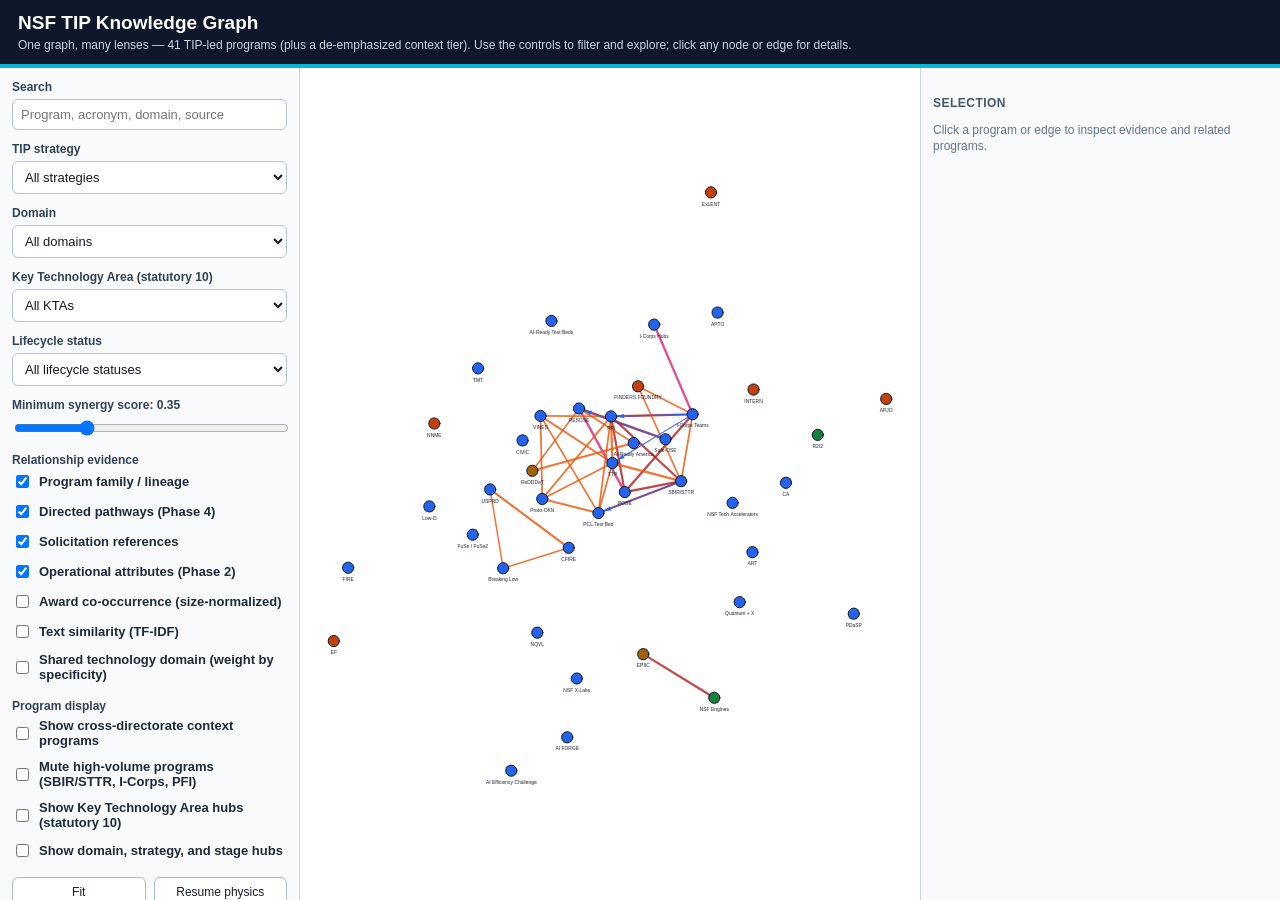
==== graph.html @ 06e2652c "Publish NSF TIP Knowledge Graph site (graph + guide)" ====
<!doctype html>
<html>
<head>
  <meta charset="utf-8">
  <meta name="viewport" content="width=device-width, initial-scale=1">
  <title>NSF TIP Program Synergy Network</title>
  <script>
/**
 * vis-network
 * https://visjs.github.io/vis-network/
 *
 * A dynamic, browser-based visualization library.
 *
 * @version 9.1.9
 * @date    2023-11-03T01:42:27.418Z
 *
 * @copyright (c) 2011-2017 Almende B.V, http://almende.com
 * @copyright (c) 2017-2019 visjs contributors, https://github.com/visjs
 *
 * @license
 * vis.js is dual licensed under both
 *
 *   1. The Apache 2.0 License
 *      http://www.apache.org/licenses/LICENSE-2.0
 *
 *   and
 *
 *   2. The MIT License
 *      http://opensource.org/licenses/MIT
 *
 * vis.js may be distributed under either license.
 */
!function(g,t){"object"==typeof exports&&"undefined"!=typeof module?t(exports):"function"==typeof define&&define.amd?define(["exports"],t):t((g="undefined"!=typeof globalThis?globalThis:g||self).vis=g.vis||{})}(this,(function(g){var t="undefined"!=typeof globalThis?globalThis:"undefined"!=typeof window?window:"undefined"!=typeof global?global:"undefined"!=typeof self?self:{};function A(g){return g&&g.__esModule&&Object.prototype.hasOwnProperty.call(g,"default")?g.default:g}var e=function(g){return g&&g.Math===Math&&g},C=e("object"==typeof globalThis&&globalThis)||e("object"==typeof window&&window)||e("object"==typeof self&&self)||e("object"==typeof t&&t)||function(){return this}()||t||Function("return this")(),I=function(g){try{return!!g()}catch(g){return!0}},i=!I((function(){var g=function(){}.bind();return"function"!=typeof g||g.hasOwnProperty("prototype")})),o=i,n=Function.prototype,r=n.apply,s=n.call,a="object"==typeof Reflect&&Reflect.apply||(o?s.bind(r):function(){return s.apply(r,arguments)}),d=i,h=Function.prototype,l=h.call,c=d&&h.bind.bind(l,l),u=d?c:function(g){return function(){return l.apply(g,arguments)}},p=u,f=p({}.toString),v=p("".slice),y=function(g){return v(f(g),8,-1)},m=y,b=u,w=function(g){if("Function"===m(g))return b(g)},k="object"==typeof document&&document.all,x={all:k,IS_HTMLDDA:void 0===k&&void 0!==k},E=x.all,O=x.IS_HTMLDDA?function(g){return"function"==typeof g||g===E}:function(g){return"function"==typeof g},T={},D=!I((function(){return 7!==Object.defineProperty({},1,{get:function(){return 7}})[1]})),N=i,R=Function.prototype.call,P=N?R.bind(R):function(){return R.apply(R,arguments)},M={},B={}.propertyIsEnumerable,z=Object.getOwnPropertyDescriptor,S=z&&!B.call({1:2},1);M.f=S?function(g){var t=z(this,g);return!!t&&t.enumerable}:B;var Z,F,G=function(g,t){return{enumerable:!(1&g),configurable:!(2&g),writable:!(4&g),value:t}},j=I,L=y,V=Object,Y=u("".split),W=j((function(){return!V("z").propertyIsEnumerable(0)}))?function(g){return"String"===L(g)?Y(g,""):V(g)}:V,Q=function(g){return null==g},U=Q,_=TypeError,K=function(g){if(U(g))throw new _("Can't call method on "+g);return g},H=W,X=K,J=function(g){return H(X(g))},q=O,$=x.all,gg=x.IS_HTMLDDA?function(g){return"object"==typeof g?null!==g:q(g)||g===$}:function(g){return"object"==typeof g?null!==g:q(g)},tg={},Ag=tg,eg=C,Cg=O,Ig=function(g){return Cg(g)?g:void 0},ig=function(g,t){return arguments.length<2?Ig(Ag[g])||Ig(eg[g]):Ag[g]&&Ag[g][t]||eg[g]&&eg[g][t]},og=u({}.isPrototypeOf),ng="undefined"!=typeof navigator&&String(navigator.userAgent)||"",rg=C,sg=ng,ag=rg.process,dg=rg.Deno,hg=ag&&ag.versions||dg&&dg.version,lg=hg&&hg.v8;lg&&(F=(Z=lg.split("."))[0]>0&&Z[0]<4?1:+(Z[0]+Z[1])),!F&&sg&&(!(Z=sg.match(/Edge\/(\d+)/))||Z[1]>=74)&&(Z=sg.match(/Chrome\/(\d+)/))&&(F=+Z[1]);var cg=F,ug=cg,pg=I,fg=C.String,vg=!!Object.getOwnPropertySymbols&&!pg((function(){var g=Symbol("symbol detection");return!fg(g)||!(Object(g)instanceof Symbol)||!Symbol.sham&&ug&&ug<41})),yg=vg&&!Symbol.sham&&"symbol"==typeof Symbol.iterator,mg=ig,bg=O,wg=og,kg=Object,xg=yg?function(g){return"symbol"==typeof g}:function(g){var t=mg("Symbol");return bg(t)&&wg(t.prototype,kg(g))},Eg=String,Og=function(g){try{return Eg(g)}catch(g){return"Object"}},Tg=O,Dg=Og,Ng=TypeError,Rg=function(g){if(Tg(g))return g;throw new Ng(Dg(g)+" is not a function")},Pg=Rg,Mg=Q,Bg=function(g,t){var A=g[t];return Mg(A)?void 0:Pg(A)},zg=P,Sg=O,Zg=gg,Fg=TypeError,Gg={exports:{}},jg=C,Lg=Object.defineProperty,Vg=function(g,t){try{Lg(jg,g,{value:t,configurable:!0,writable:!0})}catch(A){jg[g]=t}return t},Yg="__core-js_shared__",Wg=C[Yg]||Vg(Yg,{}),Qg=Wg;(Gg.exports=function(g,t){return Qg[g]||(Qg[g]=void 0!==t?t:{})})("versions",[]).push({version:"3.33.0",mode:"pure",copyright:"© 2014-2023 Denis Pushkarev (zloirock.ru)",license:"https://github.com/zloirock/core-js/blob/v3.33.0/LICENSE",source:"https://github.com/zloirock/core-js"});var Ug=Gg.exports,_g=K,Kg=Object,Hg=function(g){return Kg(_g(g))},Xg=Hg,Jg=u({}.hasOwnProperty),qg=Object.hasOwn||function(g,t){return Jg(Xg(g),t)},$g=u,gt=0,tt=Math.random(),At=$g(1..toString),et=function(g){return"Symbol("+(void 0===g?"":g)+")_"+At(++gt+tt,36)},Ct=Ug,It=qg,it=et,ot=vg,nt=yg,rt=C.Symbol,st=Ct("wks"),at=nt?rt.for||rt:rt&&rt.withoutSetter||it,dt=function(g){return It(st,g)||(st[g]=ot&&It(rt,g)?rt[g]:at("Symbol."+g)),st[g]},ht=P,lt=gg,ct=xg,ut=Bg,pt=function(g,t){var A,e;if("string"===t&&Sg(A=g.toString)&&!Zg(e=zg(A,g)))return e;if(Sg(A=g.valueOf)&&!Zg(e=zg(A,g)))return e;if("string"!==t&&Sg(A=g.toString)&&!Zg(e=zg(A,g)))return e;throw new Fg("Can't convert object to primitive value")},ft=TypeError,vt=dt("toPrimitive"),yt=function(g,t){if(!lt(g)||ct(g))return g;var A,e=ut(g,vt);if(e){if(void 0===t&&(t="default"),A=ht(e,g,t),!lt(A)||ct(A))return A;throw new ft("Can't convert object to primitive value")}return void 0===t&&(t="number"),pt(g,t)},mt=xg,bt=function(g){var t=yt(g,"string");return mt(t)?t:t+""},wt=gg,kt=C.document,xt=wt(kt)&&wt(kt.createElement),Et=function(g){return xt?kt.createElement(g):{}},Ot=Et,Tt=!D&&!I((function(){return 7!==Object.defineProperty(Ot("div"),"a",{get:function(){return 7}}).a})),Dt=D,Nt=P,Rt=M,Pt=G,Mt=J,Bt=bt,zt=qg,St=Tt,Zt=Object.getOwnPropertyDescriptor;T.f=Dt?Zt:function(g,t){if(g=Mt(g),t=Bt(t),St)try{return Zt(g,t)}catch(g){}if(zt(g,t))return Pt(!Nt(Rt.f,g,t),g[t])};var Ft=I,Gt=O,jt=/#|\.prototype\./,Lt=function(g,t){var A=Yt[Vt(g)];return A===Qt||A!==Wt&&(Gt(t)?Ft(t):!!t)},Vt=Lt.normalize=function(g){return String(g).replace(jt,".").toLowerCase()},Yt=Lt.data={},Wt=Lt.NATIVE="N",Qt=Lt.POLYFILL="P",Ut=Lt,_t=Rg,Kt=i,Ht=w(w.bind),Xt=function(g,t){return _t(g),void 0===t?g:Kt?Ht(g,t):function(){return g.apply(t,arguments)}},Jt={},qt=D&&I((function(){return 42!==Object.defineProperty((function(){}),"prototype",{value:42,writable:!1}).prototype})),$t=gg,gA=String,tA=TypeError,AA=function(g){if($t(g))return g;throw new tA(gA(g)+" is not an object")},eA=D,CA=Tt,IA=qt,iA=AA,oA=bt,nA=TypeError,rA=Object.defineProperty,sA=Object.getOwnPropertyDescriptor,aA="enumerable",dA="configurable",hA="writable";Jt.f=eA?IA?function(g,t,A){if(iA(g),t=oA(t),iA(A),"function"==typeof g&&"prototype"===t&&"value"in A&&hA in A&&!A[hA]){var e=sA(g,t);e&&e[hA]&&(g[t]=A.value,A={configurable:dA in A?A[dA]:e[dA],enumerable:aA in A?A[aA]:e[aA],writable:!1})}return rA(g,t,A)}:rA:function(g,t,A){if(iA(g),t=oA(t),iA(A),CA)try{return rA(g,t,A)}catch(g){}if("get"in A||"set"in A)throw new nA("Accessors not supported");return"value"in A&&(g[t]=A.value),g};var lA=Jt,cA=G,uA=D?function(g,t,A){return lA.f(g,t,cA(1,A))}:function(g,t,A){return g[t]=A,g},pA=C,fA=a,vA=w,yA=O,mA=T.f,bA=Ut,wA=tg,kA=Xt,xA=uA,EA=qg,OA=function(g){var t=function(A,e,C){if(this instanceof t){switch(arguments.length){case 0:return new g;case 1:return new g(A);case 2:return new g(A,e)}return new g(A,e,C)}return fA(g,this,arguments)};return t.prototype=g.prototype,t},TA=function(g,t){var A,e,C,I,i,o,n,r,s,a=g.target,d=g.global,h=g.stat,l=g.proto,c=d?pA:h?pA[a]:(pA[a]||{}).prototype,u=d?wA:wA[a]||xA(wA,a,{})[a],p=u.prototype;for(I in t)e=!(A=bA(d?I:a+(h?".":"#")+I,g.forced))&&c&&EA(c,I),o=u[I],e&&(n=g.dontCallGetSet?(s=mA(c,I))&&s.value:c[I]),i=e&&n?n:t[I],e&&typeof o==typeof i||(r=g.bind&&e?kA(i,pA):g.wrap&&e?OA(i):l&&yA(i)?vA(i):i,(g.sham||i&&i.sham||o&&o.sham)&&xA(r,"sham",!0),xA(u,I,r),l&&(EA(wA,C=a+"Prototype")||xA(wA,C,{}),xA(wA[C],I,i),g.real&&p&&(A||!p[I])&&xA(p,I,i)))},DA=Math.ceil,NA=Math.floor,RA=Math.trunc||function(g){var t=+g;return(t>0?NA:DA)(t)},PA=function(g){var t=+g;return t!=t||0===t?0:RA(t)},MA=PA,BA=Math.max,zA=Math.min,SA=function(g,t){var A=MA(g);return A<0?BA(A+t,0):zA(A,t)},ZA=PA,FA=Math.min,GA=function(g){return g>0?FA(ZA(g),9007199254740991):0},jA=function(g){return GA(g.length)},LA=J,VA=SA,YA=jA,WA=function(g){return function(t,A,e){var C,I=LA(t),i=YA(I),o=VA(e,i);if(g&&A!=A){for(;i>o;)if((C=I[o++])!=C)return!0}else for(;i>o;o++)if((g||o in I)&&I[o]===A)return g||o||0;return!g&&-1}},QA={includes:WA(!0),indexOf:WA(!1)},UA={},_A=qg,KA=J,HA=QA.indexOf,XA=UA,JA=u([].push),qA=function(g,t){var A,e=KA(g),C=0,I=[];for(A in e)!_A(XA,A)&&_A(e,A)&&JA(I,A);for(;t.length>C;)_A(e,A=t[C++])&&(~HA(I,A)||JA(I,A));return I},$A=["constructor","hasOwnProperty","isPrototypeOf","propertyIsEnumerable","toLocaleString","toString","valueOf"],ge=qA,te=$A,Ae=Object.keys||function(g){return ge(g,te)},ee={};ee.f=Object.getOwnPropertySymbols;var Ce=D,Ie=u,ie=P,oe=I,ne=Ae,re=ee,se=M,ae=Hg,de=W,he=Object.assign,le=Object.defineProperty,ce=Ie([].concat),ue=!he||oe((function(){if(Ce&&1!==he({b:1},he(le({},"a",{enumerable:!0,get:function(){le(this,"b",{value:3,enumerable:!1})}}),{b:2})).b)return!0;var g={},t={},A=Symbol("assign detection"),e="abcdefghijklmnopqrst";return g[A]=7,e.split("").forEach((function(g){t[g]=g})),7!==he({},g)[A]||ne(he({},t)).join("")!==e}))?function(g,t){for(var A=ae(g),e=arguments.length,C=1,I=re.f,i=se.f;e>C;)for(var o,n=de(arguments[C++]),r=I?ce(ne(n),I(n)):ne(n),s=r.length,a=0;s>a;)o=r[a++],Ce&&!ie(i,n,o)||(A[o]=n[o]);return A}:he,pe=ue;TA({target:"Object",stat:!0,arity:2,forced:Object.assign!==pe},{assign:pe});var fe=A(tg.Object.assign),ve=u([].slice),ye=u,me=Rg,be=gg,we=qg,ke=ve,xe=i,Ee=Function,Oe=ye([].concat),Te=ye([].join),De={},Ne=xe?Ee.bind:function(g){var t=me(this),A=t.prototype,e=ke(arguments,1),C=function(){var A=Oe(e,ke(arguments));return this instanceof C?function(g,t,A){if(!we(De,t)){for(var e=[],C=0;C<t;C++)e[C]="a["+C+"]";De[t]=Ee("C,a","return new C("+Te(e,",")+")")}return De[t](g,A)}(t,A.length,A):t.apply(g,A)};return be(A)&&(C.prototype=A),C},Re=Ne;TA({target:"Function",proto:!0,forced:Function.bind!==Re},{bind:Re});var Pe=tg,Me=function(g){return Pe[g+"Prototype"]},Be=Me("Function").bind,ze=og,Se=Be,Ze=Function.prototype,Fe=function(g){var t=g.bind;return g===Ze||ze(Ze,g)&&t===Ze.bind?Se:t},Ge=Fe,je=A(Ge);function Le(g,t,A,e){g.beginPath(),g.arc(t,A,e,0,2*Math.PI,!1),g.closePath()}function Ve(g,t,A,e,C,I){var i=Math.PI/180;e-2*I<0&&(I=e/2),C-2*I<0&&(I=C/2),g.beginPath(),g.moveTo(t+I,A),g.lineTo(t+e-I,A),g.arc(t+e-I,A+I,I,270*i,360*i,!1),g.lineTo(t+e,A+C-I),g.arc(t+e-I,A+C-I,I,0,90*i,!1),g.lineTo(t+I,A+C),g.arc(t+I,A+C-I,I,90*i,180*i,!1),g.lineTo(t,A+I),g.arc(t+I,A+I,I,180*i,270*i,!1),g.closePath()}function Ye(g,t,A,e,C){var I=.5522848,i=e/2*I,o=C/2*I,n=t+e,r=A+C,s=t+e/2,a=A+C/2;g.beginPath(),g.moveTo(t,a),g.bezierCurveTo(t,a-o,s-i,A,s,A),g.bezierCurveTo(s+i,A,n,a-o,n,a),g.bezierCurveTo(n,a+o,s+i,r,s,r),g.bezierCurveTo(s-i,r,t,a+o,t,a),g.closePath()}function We(g,t,A,e,C){var I=C*(1/3),i=.5522848,o=e/2*i,n=I/2*i,r=t+e,s=A+I,a=t+e/2,d=A+I/2,h=A+(C-I/2),l=A+C;g.beginPath(),g.moveTo(r,d),g.bezierCurveTo(r,d+n,a+o,s,a,s),g.bezierCurveTo(a-o,s,t,d+n,t,d),g.bezierCurveTo(t,d-n,a-o,A,a,A),g.bezierCurveTo(a+o,A,r,d-n,r,d),g.lineTo(r,h),g.bezierCurveTo(r,h+n,a+o,l,a,l),g.bezierCurveTo(a-o,l,t,h+n,t,h),g.lineTo(t,d)}function Qe(g,t,A,e,C,I){g.beginPath(),g.moveTo(t,A);for(var i=I.length,o=e-t,n=C-A,r=n/o,s=Math.sqrt(o*o+n*n),a=0,d=!0,h=0,l=+I[0];s>=.1;)(l=+I[a++%i])>s&&(l=s),h=Math.sqrt(l*l/(1+r*r)),t+=h=o<0?-h:h,A+=r*h,!0===d?g.lineTo(t,A):g.moveTo(t,A),s-=l,d=!d}var Ue={circle:Le,dashedLine:Qe,database:We,diamond:function(g,t,A,e){g.beginPath(),g.lineTo(t,A+e),g.lineTo(t+e,A),g.lineTo(t,A-e),g.lineTo(t-e,A),g.closePath()},ellipse:Ye,ellipse_vis:Ye,hexagon:function(g,t,A,e){g.beginPath();var C=2*Math.PI/6;g.moveTo(t+e,A);for(var I=1;I<6;I++)g.lineTo(t+e*Math.cos(C*I),A+e*Math.sin(C*I));g.closePath()},roundRect:Ve,square:function(g,t,A,e){g.beginPath(),g.rect(t-e,A-e,2*e,2*e),g.closePath()},star:function(g,t,A,e){g.beginPath(),A+=.1*(e*=.82);for(var C=0;C<10;C++){var I=C%2==0?1.3*e:.5*e;g.lineTo(t+I*Math.sin(2*C*Math.PI/10),A-I*Math.cos(2*C*Math.PI/10))}g.closePath()},triangle:function(g,t,A,e){g.beginPath(),A+=.275*(e*=1.15);var C=2*e,I=C/2,i=Math.sqrt(3)/6*C,o=Math.sqrt(C*C-I*I);g.moveTo(t,A-(o-i)),g.lineTo(t+I,A+i),g.lineTo(t-I,A+i),g.lineTo(t,A-(o-i)),g.closePath()},triangleDown:function(g,t,A,e){g.beginPath(),A-=.275*(e*=1.15);var C=2*e,I=C/2,i=Math.sqrt(3)/6*C,o=Math.sqrt(C*C-I*I);g.moveTo(t,A+(o-i)),g.lineTo(t+I,A-i),g.lineTo(t-I,A-i),g.lineTo(t,A+(o-i)),g.closePath()}};function _e(g,t){void 0===t&&(t={});var A=t.insertAt;if(g&&"undefined"!=typeof document){var e=document.head||document.getElementsByTagName("head")[0],C=document.createElement("style");C.type="text/css","top"===A&&e.firstChild?e.insertBefore(C,e.firstChild):e.appendChild(C),C.styleSheet?C.styleSheet.cssText=g:C.appendChild(document.createTextNode(g))}}_e(".vis-overlay{bottom:0;left:0;position:absolute;right:0;top:0;z-index:10}.vis-active{box-shadow:0 0 10px #86d5f8}");_e(".vis [class*=span]{min-height:0;width:auto}");_e('div.vis-color-picker{background-color:#fff;border-radius:15px;box-shadow:0 0 10px 0 rgba(0,0,0,.5);display:none;height:444px;left:30px;margin-left:30px;margin-top:-140px;padding:10px;position:absolute;top:0;width:310px;z-index:1}div.vis-color-picker div.vis-arrow{left:5px;position:absolute;top:147px}div.vis-color-picker div.vis-arrow:after,div.vis-color-picker div.vis-arrow:before{border:solid transparent;content:" ";height:0;pointer-events:none;position:absolute;right:100%;top:50%;width:0}div.vis-color-picker div.vis-arrow:after{border-color:hsla(0,0%,100%,0) #fff hsla(0,0%,100%,0) hsla(0,0%,100%,0);border-width:30px;margin-top:-30px}div.vis-color-picker div.vis-color{cursor:pointer;height:289px;position:absolute;width:289px}div.vis-color-picker div.vis-brightness{position:absolute;top:313px}div.vis-color-picker div.vis-opacity{position:absolute;top:350px}div.vis-color-picker div.vis-selector{background:#4c4c4c;background:-moz-linear-gradient(top,#4c4c4c 0,#595959 12%,#666 25%,#474747 39%,#2c2c2c 50%,#000 51%,#111 60%,#2b2b2b 76%,#1c1c1c 91%,#131313 100%);background:-webkit-gradient(linear,left top,left bottom,color-stop(0,#4c4c4c),color-stop(12%,#595959),color-stop(25%,#666),color-stop(39%,#474747),color-stop(50%,#2c2c2c),color-stop(51%,#000),color-stop(60%,#111),color-stop(76%,#2b2b2b),color-stop(91%,#1c1c1c),color-stop(100%,#131313));background:-webkit-linear-gradient(top,#4c4c4c,#595959 12%,#666 25%,#474747 39%,#2c2c2c 50%,#000 51%,#111 60%,#2b2b2b 76%,#1c1c1c 91%,#131313);background:-o-linear-gradient(top,#4c4c4c 0,#595959 12%,#666 25%,#474747 39%,#2c2c2c 50%,#000 51%,#111 60%,#2b2b2b 76%,#1c1c1c 91%,#131313 100%);background:-ms-linear-gradient(top,#4c4c4c 0,#595959 12%,#666 25%,#474747 39%,#2c2c2c 50%,#000 51%,#111 60%,#2b2b2b 76%,#1c1c1c 91%,#131313 100%);background:linear-gradient(180deg,#4c4c4c 0,#595959 12%,#666 25%,#474747 39%,#2c2c2c 50%,#000 51%,#111 60%,#2b2b2b 76%,#1c1c1c 91%,#131313);border:1px solid #fff;border-radius:15px;filter:progid:DXImageTransform.Microsoft.gradient(startColorstr="#4c4c4c",endColorstr="#131313",GradientType=0);height:15px;left:137px;position:absolute;top:137px;width:15px}div.vis-color-picker div.vis-new-color{left:159px;padding-right:2px;text-align:right}div.vis-color-picker div.vis-initial-color,div.vis-color-picker div.vis-new-color{border:1px solid rgba(0,0,0,.1);border-radius:5px;color:rgba(0,0,0,.4);font-size:10px;height:20px;line-height:20px;position:absolute;top:380px;vertical-align:middle;width:140px}div.vis-color-picker div.vis-initial-color{left:10px;padding-left:2px;text-align:left}div.vis-color-picker div.vis-label{left:10px;position:absolute;width:300px}div.vis-color-picker div.vis-label.vis-brightness{top:300px}div.vis-color-picker div.vis-label.vis-opacity{top:338px}div.vis-color-picker div.vis-button{background-color:#f7f7f7;border:2px solid #d9d9d9;border-radius:10px;cursor:pointer;height:25px;line-height:25px;position:absolute;text-align:center;top:410px;vertical-align:middle;width:68px}div.vis-color-picker div.vis-button.vis-cancel{left:5px}div.vis-color-picker div.vis-button.vis-load{left:82px}div.vis-color-picker div.vis-button.vis-apply{left:159px}div.vis-color-picker div.vis-button.vis-save{left:236px}div.vis-color-picker input.vis-range{height:20px;width:290px}');_e('div.vis-configuration{display:block;float:left;font-size:12px;position:relative}div.vis-configuration-wrapper{display:block;width:700px}div.vis-configuration-wrapper:after{clear:both;content:"";display:block}div.vis-configuration.vis-config-option-container{background-color:#fff;border:2px solid #f7f8fa;border-radius:4px;display:block;left:10px;margin-top:20px;padding-left:5px;width:495px}div.vis-configuration.vis-config-button{background-color:#f7f8fa;border:2px solid #ceced0;border-radius:4px;cursor:pointer;display:block;height:25px;left:10px;line-height:25px;margin-bottom:30px;margin-top:20px;padding-left:5px;vertical-align:middle;width:495px}div.vis-configuration.vis-config-button.hover{background-color:#4588e6;border:2px solid #214373;color:#fff}div.vis-configuration.vis-config-item{display:block;float:left;height:25px;line-height:25px;vertical-align:middle;width:495px}div.vis-configuration.vis-config-item.vis-config-s2{background-color:#f7f8fa;border-radius:3px;left:10px;padding-left:5px}div.vis-configuration.vis-config-item.vis-config-s3{background-color:#e4e9f0;border-radius:3px;left:20px;padding-left:5px}div.vis-configuration.vis-config-item.vis-config-s4{background-color:#cfd8e6;border-radius:3px;left:30px;padding-left:5px}div.vis-configuration.vis-config-header{font-size:18px;font-weight:700}div.vis-configuration.vis-config-label{height:25px;line-height:25px;width:120px}div.vis-configuration.vis-config-label.vis-config-s3{width:110px}div.vis-configuration.vis-config-label.vis-config-s4{width:100px}div.vis-configuration.vis-config-colorBlock{border:1px solid #444;border-radius:2px;cursor:pointer;height:19px;margin:0;padding:0;top:1px;width:30px}input.vis-configuration.vis-config-checkbox{left:-5px}input.vis-configuration.vis-config-rangeinput{margin:0;padding:1px;pointer-events:none;position:relative;top:-5px;width:60px}input.vis-configuration.vis-config-range{-webkit-appearance:none;background-color:transparent;border:0 solid #fff;height:20px;width:300px}input.vis-configuration.vis-config-range::-webkit-slider-runnable-track{background:#dedede;background:-moz-linear-gradient(top,#dedede 0,#c8c8c8 99%);background:-webkit-gradient(linear,left top,left bottom,color-stop(0,#dedede),color-stop(99%,#c8c8c8));background:-webkit-linear-gradient(top,#dedede,#c8c8c8 99%);background:-o-linear-gradient(top,#dedede 0,#c8c8c8 99%);background:-ms-linear-gradient(top,#dedede 0,#c8c8c8 99%);background:linear-gradient(180deg,#dedede 0,#c8c8c8 99%);border:1px solid #999;border-radius:3px;box-shadow:0 0 3px 0 #aaa;filter:progid:DXImageTransform.Microsoft.gradient(startColorstr="#dedede",endColorstr="#c8c8c8",GradientType=0);height:5px;width:300px}input.vis-configuration.vis-config-range::-webkit-slider-thumb{-webkit-appearance:none;background:#3876c2;background:-moz-linear-gradient(top,#3876c2 0,#385380 100%);background:-webkit-gradient(linear,left top,left bottom,color-stop(0,#3876c2),color-stop(100%,#385380));background:-webkit-linear-gradient(top,#3876c2,#385380);background:-o-linear-gradient(top,#3876c2 0,#385380 100%);background:-ms-linear-gradient(top,#3876c2 0,#385380 100%);background:linear-gradient(180deg,#3876c2 0,#385380);border:1px solid #14334b;border-radius:50%;box-shadow:0 0 1px 0 #111927;filter:progid:DXImageTransform.Microsoft.gradient(startColorstr="#3876c2",endColorstr="#385380",GradientType=0);height:17px;margin-top:-7px;width:17px}input.vis-configuration.vis-config-range:focus{outline:none}input.vis-configuration.vis-config-range:focus::-webkit-slider-runnable-track{background:#9d9d9d;background:-moz-linear-gradient(top,#9d9d9d 0,#c8c8c8 99%);background:-webkit-gradient(linear,left top,left bottom,color-stop(0,#9d9d9d),color-stop(99%,#c8c8c8));background:-webkit-linear-gradient(top,#9d9d9d,#c8c8c8 99%);background:-o-linear-gradient(top,#9d9d9d 0,#c8c8c8 99%);background:-ms-linear-gradient(top,#9d9d9d 0,#c8c8c8 99%);background:linear-gradient(180deg,#9d9d9d 0,#c8c8c8 99%);filter:progid:DXImageTransform.Microsoft.gradient(startColorstr="#9d9d9d",endColorstr="#c8c8c8",GradientType=0)}input.vis-configuration.vis-config-range::-moz-range-track{background:#dedede;background:-moz-linear-gradient(top,#dedede 0,#c8c8c8 99%);background:-webkit-gradient(linear,left top,left bottom,color-stop(0,#dedede),color-stop(99%,#c8c8c8));background:-webkit-linear-gradient(top,#dedede,#c8c8c8 99%);background:-o-linear-gradient(top,#dedede 0,#c8c8c8 99%);background:-ms-linear-gradient(top,#dedede 0,#c8c8c8 99%);background:linear-gradient(180deg,#dedede 0,#c8c8c8 99%);border:1px solid #999;border-radius:3px;box-shadow:0 0 3px 0 #aaa;filter:progid:DXImageTransform.Microsoft.gradient(startColorstr="#dedede",endColorstr="#c8c8c8",GradientType=0);height:10px;width:300px}input.vis-configuration.vis-config-range::-moz-range-thumb{background:#385380;border:none;border-radius:50%;height:16px;width:16px}input.vis-configuration.vis-config-range:-moz-focusring{outline:1px solid #fff;outline-offset:-1px}input.vis-configuration.vis-config-range::-ms-track{background:transparent;border-color:transparent;border-width:6px 0;color:transparent;height:5px;width:300px}input.vis-configuration.vis-config-range::-ms-fill-lower{background:#777;border-radius:10px}input.vis-configuration.vis-config-range::-ms-fill-upper{background:#ddd;border-radius:10px}input.vis-configuration.vis-config-range::-ms-thumb{background:#385380;border:none;border-radius:50%;height:16px;width:16px}input.vis-configuration.vis-config-range:focus::-ms-fill-lower{background:#888}input.vis-configuration.vis-config-range:focus::-ms-fill-upper{background:#ccc}.vis-configuration-popup{background:rgba(57,76,89,.85);border:2px solid #f2faff;border-radius:4px;color:#fff;font-size:14px;height:30px;line-height:30px;position:absolute;text-align:center;-webkit-transition:opacity .3s ease-in-out;-moz-transition:opacity .3s ease-in-out;transition:opacity .3s ease-in-out;width:150px}.vis-configuration-popup:after,.vis-configuration-popup:before{border:solid transparent;content:" ";height:0;left:100%;pointer-events:none;position:absolute;top:50%;width:0}.vis-configuration-popup:after{border-color:rgba(136,183,213,0) rgba(136,183,213,0) rgba(136,183,213,0) rgba(57,76,89,.85);border-width:8px;margin-top:-8px}.vis-configuration-popup:before{border-color:rgba(194,225,245,0) rgba(194,225,245,0) rgba(194,225,245,0) #f2faff;border-width:12px;margin-top:-12px}');_e("div.vis-tooltip{background-color:#f5f4ed;border:1px solid #808074;-moz-border-radius:3px;-webkit-border-radius:3px;border-radius:3px;box-shadow:3px 3px 10px rgba(0,0,0,.2);color:#000;font-family:verdana;font-size:14px;padding:5px;pointer-events:none;position:absolute;visibility:hidden;white-space:nowrap;z-index:5}");var Ke={exports:{}};!function(g){function t(g){if(g)return function(g){for(var A in t.prototype)g[A]=t.prototype[A];return g}(g)}g.exports=t,t.prototype.on=t.prototype.addEventListener=function(g,t){return this._callbacks=this._callbacks||{},(this._callbacks["$"+g]=this._callbacks["$"+g]||[]).push(t),this},t.prototype.once=function(g,t){function A(){this.off(g,A),t.apply(this,arguments)}return A.fn=t,this.on(g,A),this},t.prototype.off=t.prototype.removeListener=t.prototype.removeAllListeners=t.prototype.removeEventListener=function(g,t){if(this._callbacks=this._callbacks||{},0==arguments.length)return this._callbacks={},this;var A,e=this._callbacks["$"+g];if(!e)return this;if(1==arguments.length)return delete this._callbacks["$"+g],this;for(var C=0;C<e.length;C++)if((A=e[C])===t||A.fn===t){e.splice(C,1);break}return 0===e.length&&delete this._callbacks["$"+g],this},t.prototype.emit=function(g){this._callbacks=this._callbacks||{};for(var t=new Array(arguments.length-1),A=this._callbacks["$"+g],e=1;e<arguments.length;e++)t[e-1]=arguments[e];if(A){e=0;for(var C=(A=A.slice(0)).length;e<C;++e)A[e].apply(this,t)}return this},t.prototype.listeners=function(g){return this._callbacks=this._callbacks||{},this._callbacks["$"+g]||[]},t.prototype.hasListeners=function(g){return!!this.listeners(g).length}}(Ke);var He=A(Ke.exports),Xe={};Xe[dt("toStringTag")]="z";var Je,qe,$e,gC="[object z]"===String(Xe),tC=gC,AC=O,eC=y,CC=dt("toStringTag"),IC=Object,iC="Arguments"===eC(function(){return arguments}()),oC=tC?eC:function(g){var t,A,e;return void 0===g?"Undefined":null===g?"Null":"string"==typeof(A=function(g,t){try{return g[t]}catch(g){}}(t=IC(g),CC))?A:iC?eC(t):"Object"===(e=eC(t))&&AC(t.callee)?"Arguments":e},nC=oC,rC=String,sC=function(g){if("Symbol"===nC(g))throw new TypeError("Cannot convert a Symbol value to a string");return rC(g)},aC=u,dC=PA,hC=sC,lC=K,cC=aC("".charAt),uC=aC("".charCodeAt),pC=aC("".slice),fC=function(g){return function(t,A){var e,C,I=hC(lC(t)),i=dC(A),o=I.length;return i<0||i>=o?g?"":void 0:(e=uC(I,i))<55296||e>56319||i+1===o||(C=uC(I,i+1))<56320||C>57343?g?cC(I,i):e:g?pC(I,i,i+2):C-56320+(e-55296<<10)+65536}},vC={codeAt:fC(!1),charAt:fC(!0)},yC=O,mC=C.WeakMap,bC=yC(mC)&&/native code/.test(String(mC)),wC=et,kC=Ug("keys"),xC=function(g){return kC[g]||(kC[g]=wC(g))},EC=bC,OC=C,TC=gg,DC=uA,NC=qg,RC=Wg,PC=xC,MC=UA,BC="Object already initialized",zC=OC.TypeError,SC=OC.WeakMap;if(EC||RC.state){var ZC=RC.state||(RC.state=new SC);ZC.get=ZC.get,ZC.has=ZC.has,ZC.set=ZC.set,Je=function(g,t){if(ZC.has(g))throw new zC(BC);return t.facade=g,ZC.set(g,t),t},qe=function(g){return ZC.get(g)||{}},$e=function(g){return ZC.has(g)}}else{var FC=PC("state");MC[FC]=!0,Je=function(g,t){if(NC(g,FC))throw new zC(BC);return t.facade=g,DC(g,FC,t),t},qe=function(g){return NC(g,FC)?g[FC]:{}},$e=function(g){return NC(g,FC)}}var GC={set:Je,get:qe,has:$e,enforce:function(g){return $e(g)?qe(g):Je(g,{})},getterFor:function(g){return function(t){var A;if(!TC(t)||(A=qe(t)).type!==g)throw new zC("Incompatible receiver, "+g+" required");return A}}},jC=D,LC=qg,VC=Function.prototype,YC=jC&&Object.getOwnPropertyDescriptor,WC=LC(VC,"name"),QC={EXISTS:WC,PROPER:WC&&"something"===function(){}.name,CONFIGURABLE:WC&&(!jC||jC&&YC(VC,"name").configurable)},UC={},_C=D,KC=qt,HC=Jt,XC=AA,JC=J,qC=Ae;UC.f=_C&&!KC?Object.defineProperties:function(g,t){XC(g);for(var A,e=JC(t),C=qC(t),I=C.length,i=0;I>i;)HC.f(g,A=C[i++],e[A]);return g};var $C,gI=ig("document","documentElement"),tI=AA,AI=UC,eI=$A,CI=UA,II=gI,iI=Et,oI="prototype",nI="script",rI=xC("IE_PROTO"),sI=function(){},aI=function(g){return"<"+nI+">"+g+"</"+nI+">"},dI=function(g){g.write(aI("")),g.close();var t=g.parentWindow.Object;return g=null,t},hI=function(){try{$C=new ActiveXObject("htmlfile")}catch(g){}var g,t,A;hI="undefined"!=typeof document?document.domain&&$C?dI($C):(t=iI("iframe"),A="java"+nI+":",t.style.display="none",II.appendChild(t),t.src=String(A),(g=t.contentWindow.document).open(),g.write(aI("document.F=Object")),g.close(),g.F):dI($C);for(var e=eI.length;e--;)delete hI[oI][eI[e]];return hI()};CI[rI]=!0;var lI,cI,uI,pI=Object.create||function(g,t){var A;return null!==g?(sI[oI]=tI(g),A=new sI,sI[oI]=null,A[rI]=g):A=hI(),void 0===t?A:AI.f(A,t)},fI=!I((function(){function g(){}return g.prototype.constructor=null,Object.getPrototypeOf(new g)!==g.prototype})),vI=qg,yI=O,mI=Hg,bI=fI,wI=xC("IE_PROTO"),kI=Object,xI=kI.prototype,EI=bI?kI.getPrototypeOf:function(g){var t=mI(g);if(vI(t,wI))return t[wI];var A=t.constructor;return yI(A)&&t instanceof A?A.prototype:t instanceof kI?xI:null},OI=uA,TI=function(g,t,A,e){return e&&e.enumerable?g[t]=A:OI(g,t,A),g},DI=I,NI=O,RI=gg,PI=pI,MI=EI,BI=TI,zI=dt("iterator"),SI=!1;[].keys&&("next"in(uI=[].keys())?(cI=MI(MI(uI)))!==Object.prototype&&(lI=cI):SI=!0);var ZI=!RI(lI)||DI((function(){var g={};return lI[zI].call(g)!==g}));NI((lI=ZI?{}:PI(lI))[zI])||BI(lI,zI,(function(){return this}));var FI={IteratorPrototype:lI,BUGGY_SAFARI_ITERATORS:SI},GI=oC,jI=gC?{}.toString:function(){return"[object "+GI(this)+"]"},LI=gC,VI=Jt.f,YI=uA,WI=qg,QI=jI,UI=dt("toStringTag"),_I=function(g,t,A,e){if(g){var C=A?g:g.prototype;WI(C,UI)||VI(C,UI,{configurable:!0,value:t}),e&&!LI&&YI(C,"toString",QI)}},KI={},HI=FI.IteratorPrototype,XI=pI,JI=G,qI=_I,$I=KI,gi=function(){return this},ti=u,Ai=Rg,ei=O,Ci=String,Ii=TypeError,ii=function(g,t,A){try{return ti(Ai(Object.getOwnPropertyDescriptor(g,t)[A]))}catch(g){}},oi=AA,ni=function(g){if("object"==typeof g||ei(g))return g;throw new Ii("Can't set "+Ci(g)+" as a prototype")},ri=Object.setPrototypeOf||("__proto__"in{}?function(){var g,t=!1,A={};try{(g=ii(Object.prototype,"__proto__","set"))(A,[]),t=A instanceof Array}catch(g){}return function(A,e){return oi(A),ni(e),t?g(A,e):A.__proto__=e,A}}():void 0),si=TA,ai=P,di=QC,hi=function(g,t,A,e){var C=t+" Iterator";return g.prototype=XI(HI,{next:JI(+!e,A)}),qI(g,C,!1,!0),$I[C]=gi,g},li=EI,ci=_I,ui=TI,pi=KI,fi=FI,vi=di.PROPER,yi=fi.BUGGY_SAFARI_ITERATORS,mi=dt("iterator"),bi="keys",wi="values",ki="entries",xi=function(){return this},Ei=function(g,t,A,e,C,I,i){hi(A,t,e);var o,n,r,s=function(g){if(g===C&&c)return c;if(!yi&&g&&g in h)return h[g];switch(g){case bi:case wi:case ki:return function(){return new A(this,g)}}return function(){return new A(this)}},a=t+" Iterator",d=!1,h=g.prototype,l=h[mi]||h["@@iterator"]||C&&h[C],c=!yi&&l||s(C),u="Array"===t&&h.entries||l;if(u&&(o=li(u.call(new g)))!==Object.prototype&&o.next&&(ci(o,a,!0,!0),pi[a]=xi),vi&&C===wi&&l&&l.name!==wi&&(d=!0,c=function(){return ai(l,this)}),C)if(n={values:s(wi),keys:I?c:s(bi),entries:s(ki)},i)for(r in n)(yi||d||!(r in h))&&ui(h,r,n[r]);else si({target:t,proto:!0,forced:yi||d},n);return i&&h[mi]!==c&&ui(h,mi,c,{name:C}),pi[t]=c,n},Oi=function(g,t){return{value:g,done:t}},Ti=vC.charAt,Di=sC,Ni=GC,Ri=Ei,Pi=Oi,Mi="String Iterator",Bi=Ni.set,zi=Ni.getterFor(Mi);Ri(String,"String",(function(g){Bi(this,{type:Mi,string:Di(g),index:0})}),(function(){var g,t=zi(this),A=t.string,e=t.index;return e>=A.length?Pi(void 0,!0):(g=Ti(A,e),t.index+=g.length,Pi(g,!1))}));var Si=P,Zi=AA,Fi=Bg,Gi=function(g,t,A){var e,C;Zi(g);try{if(!(e=Fi(g,"return"))){if("throw"===t)throw A;return A}e=Si(e,g)}catch(g){C=!0,e=g}if("throw"===t)throw A;if(C)throw e;return Zi(e),A},ji=AA,Li=Gi,Vi=KI,Yi=dt("iterator"),Wi=Array.prototype,Qi=function(g){return void 0!==g&&(Vi.Array===g||Wi[Yi]===g)},Ui=O,_i=Wg,Ki=u(Function.toString);Ui(_i.inspectSource)||(_i.inspectSource=function(g){return Ki(g)});var Hi=_i.inspectSource,Xi=u,Ji=I,qi=O,$i=oC,go=Hi,to=function(){},Ao=[],eo=ig("Reflect","construct"),Co=/^\s*(?:class|function)\b/,Io=Xi(Co.exec),io=!Co.test(to),oo=function(g){if(!qi(g))return!1;try{return eo(to,Ao,g),!0}catch(g){return!1}},no=function(g){if(!qi(g))return!1;switch($i(g)){case"AsyncFunction":case"GeneratorFunction":case"AsyncGeneratorFunction":return!1}try{return io||!!Io(Co,go(g))}catch(g){return!0}};no.sham=!0;var ro=!eo||Ji((function(){var g;return oo(oo.call)||!oo(Object)||!oo((function(){g=!0}))||g}))?no:oo,so=bt,ao=Jt,ho=G,lo=function(g,t,A){var e=so(t);e in g?ao.f(g,e,ho(0,A)):g[e]=A},co=oC,uo=Bg,po=Q,fo=KI,vo=dt("iterator"),yo=function(g){if(!po(g))return uo(g,vo)||uo(g,"@@iterator")||fo[co(g)]},mo=P,bo=Rg,wo=AA,ko=Og,xo=yo,Eo=TypeError,Oo=function(g,t){var A=arguments.length<2?xo(g):t;if(bo(A))return wo(mo(A,g));throw new Eo(ko(g)+" is not iterable")},To=Xt,Do=P,No=Hg,Ro=function(g,t,A,e){try{return e?t(ji(A)[0],A[1]):t(A)}catch(t){Li(g,"throw",t)}},Po=Qi,Mo=ro,Bo=jA,zo=lo,So=Oo,Zo=yo,Fo=Array,Go=dt("iterator"),jo=!1;try{var Lo=0,Vo={next:function(){return{done:!!Lo++}},return:function(){jo=!0}};Vo[Go]=function(){return this},Array.from(Vo,(function(){throw 2}))}catch(g){}var Yo=function(g,t){try{if(!t&&!jo)return!1}catch(g){return!1}var A=!1;try{var e={};e[Go]=function(){return{next:function(){return{done:A=!0}}}},g(e)}catch(g){}return A},Wo=function(g){var t=No(g),A=Mo(this),e=arguments.length,C=e>1?arguments[1]:void 0,I=void 0!==C;I&&(C=To(C,e>2?arguments[2]:void 0));var i,o,n,r,s,a,d=Zo(t),h=0;if(!d||this===Fo&&Po(d))for(i=Bo(t),o=A?new this(i):Fo(i);i>h;h++)a=I?C(t[h],h):t[h],zo(o,h,a);else for(s=(r=So(t,d)).next,o=A?new this:[];!(n=Do(s,r)).done;h++)a=I?Ro(r,C,[n.value,h],!0):n.value,zo(o,h,a);return o.length=h,o};TA({target:"Array",stat:!0,forced:!Yo((function(g){Array.from(g)}))},{from:Wo});var Qo=tg.Array.from,Uo=A(Qo),_o=J,Ko=KI,Ho=GC;Jt.f;var Xo=Ei,Jo=Oi,qo="Array Iterator",$o=Ho.set,gn=Ho.getterFor(qo);Xo(Array,"Array",(function(g,t){$o(this,{type:qo,target:_o(g),index:0,kind:t})}),(function(){var g=gn(this),t=g.target,A=g.kind,e=g.index++;if(!t||e>=t.length)return g.target=void 0,Jo(void 0,!0);switch(A){case"keys":return Jo(e,!1);case"values":return Jo(t[e],!1)}return Jo([e,t[e]],!1)}),"values"),Ko.Arguments=Ko.Array;var tn=yo,An={CSSRuleList:0,CSSStyleDeclaration:0,CSSValueList:0,ClientRectList:0,DOMRectList:0,DOMStringList:0,DOMTokenList:1,DataTransferItemList:0,FileList:0,HTMLAllCollection:0,HTMLCollection:0,HTMLFormElement:0,HTMLSelectElement:0,MediaList:0,MimeTypeArray:0,NamedNodeMap:0,NodeList:1,PaintRequestList:0,Plugin:0,PluginArray:0,SVGLengthList:0,SVGNumberList:0,SVGPathSegList:0,SVGPointList:0,SVGStringList:0,SVGTransformList:0,SourceBufferList:0,StyleSheetList:0,TextTrackCueList:0,TextTrackList:0,TouchList:0},en=C,Cn=oC,In=uA,on=KI,nn=dt("toStringTag");for(var rn in An){var sn=en[rn],an=sn&&sn.prototype;an&&Cn(an)!==nn&&In(an,nn,rn),on[rn]=on.Array}var dn=tn,hn=A(dn),ln=A(dn);function cn(g,t){if(!(g instanceof t))throw new TypeError("Cannot call a class as a function")}var un={exports:{}},pn=TA,fn=D,vn=Jt.f;pn({target:"Object",stat:!0,forced:Object.defineProperty!==vn,sham:!fn},{defineProperty:vn});var yn=tg.Object,mn=un.exports=function(g,t,A){return yn.defineProperty(g,t,A)};yn.defineProperty.sham&&(mn.sham=!0);var bn=un.exports,wn=bn,kn=A(wn),xn=y,En=Array.isArray||function(g){return"Array"===xn(g)},On=TypeError,Tn=function(g){if(g>9007199254740991)throw On("Maximum allowed index exceeded");return g},Dn=En,Nn=ro,Rn=gg,Pn=dt("species"),Mn=Array,Bn=function(g){var t;return Dn(g)&&(t=g.constructor,(Nn(t)&&(t===Mn||Dn(t.prototype))||Rn(t)&&null===(t=t[Pn]))&&(t=void 0)),void 0===t?Mn:t},zn=function(g,t){return new(Bn(g))(0===t?0:t)},Sn=I,Zn=cg,Fn=dt("species"),Gn=function(g){return Zn>=51||!Sn((function(){var t=[];return(t.constructor={})[Fn]=function(){return{foo:1}},1!==t[g](Boolean).foo}))},jn=TA,Ln=I,Vn=En,Yn=gg,Wn=Hg,Qn=jA,Un=Tn,_n=lo,Kn=zn,Hn=Gn,Xn=cg,Jn=dt("isConcatSpreadable"),qn=Xn>=51||!Ln((function(){var g=[];return g[Jn]=!1,g.concat()[0]!==g})),$n=function(g){if(!Yn(g))return!1;var t=g[Jn];return void 0!==t?!!t:Vn(g)};jn({target:"Array",proto:!0,arity:1,forced:!qn||!Hn("concat")},{concat:function(g){var t,A,e,C,I,i=Wn(this),o=Kn(i,0),n=0;for(t=-1,e=arguments.length;t<e;t++)if($n(I=-1===t?i:arguments[t]))for(C=Qn(I),Un(n+C),A=0;A<C;A++,n++)A in I&&_n(o,n,I[A]);else Un(n+1),_n(o,n++,I);return o.length=n,o}});var gr={},tr=qA,Ar=$A.concat("length","prototype");gr.f=Object.getOwnPropertyNames||function(g){return tr(g,Ar)};var er={},Cr=SA,Ir=jA,ir=lo,or=Array,nr=Math.max,rr=function(g,t,A){for(var e=Ir(g),C=Cr(t,e),I=Cr(void 0===A?e:A,e),i=or(nr(I-C,0)),o=0;C<I;C++,o++)ir(i,o,g[C]);return i.length=o,i},sr=y,ar=J,dr=gr.f,hr=rr,lr="object"==typeof window&&window&&Object.getOwnPropertyNames?Object.getOwnPropertyNames(window):[];er.f=function(g){return lr&&"Window"===sr(g)?function(g){try{return dr(g)}catch(g){return hr(lr)}}(g):dr(ar(g))};var cr=Jt,ur=function(g,t,A){return cr.f(g,t,A)},pr={},fr=dt;pr.f=fr;var vr=tg,yr=qg,mr=pr,br=Jt.f,wr=function(g){var t=vr.Symbol||(vr.Symbol={});yr(t,g)||br(t,g,{value:mr.f(g)})},kr=P,xr=ig,Er=dt,Or=TI,Tr=function(){var g=xr("Symbol"),t=g&&g.prototype,A=t&&t.valueOf,e=Er("toPrimitive");t&&!t[e]&&Or(t,e,(function(g){return kr(A,this)}),{arity:1})},Dr=Xt,Nr=W,Rr=Hg,Pr=jA,Mr=zn,Br=u([].push),zr=function(g){var t=1===g,A=2===g,e=3===g,C=4===g,I=6===g,i=7===g,o=5===g||I;return function(n,r,s,a){for(var d,h,l=Rr(n),c=Nr(l),u=Dr(r,s),p=Pr(c),f=0,v=a||Mr,y=t?v(n,p):A||i?v(n,0):void 0;p>f;f++)if((o||f in c)&&(h=u(d=c[f],f,l),g))if(t)y[f]=h;else if(h)switch(g){case 3:return!0;case 5:return d;case 6:return f;case 2:Br(y,d)}else switch(g){case 4:return!1;case 7:Br(y,d)}return I?-1:e||C?C:y}},Sr={forEach:zr(0),map:zr(1),filter:zr(2),some:zr(3),every:zr(4),find:zr(5),findIndex:zr(6),filterReject:zr(7)},Zr=TA,Fr=C,Gr=P,jr=u,Lr=D,Vr=vg,Yr=I,Wr=qg,Qr=og,Ur=AA,_r=J,Kr=bt,Hr=sC,Xr=G,Jr=pI,qr=Ae,$r=gr,gs=er,ts=ee,As=T,es=Jt,Cs=UC,Is=M,is=TI,os=ur,ns=Ug,rs=UA,ss=et,as=dt,ds=pr,hs=wr,ls=Tr,cs=_I,us=GC,ps=Sr.forEach,fs=xC("hidden"),vs="Symbol",ys="prototype",ms=us.set,bs=us.getterFor(vs),ws=Object[ys],ks=Fr.Symbol,xs=ks&&ks[ys],Es=Fr.RangeError,Os=Fr.TypeError,Ts=Fr.QObject,Ds=As.f,Ns=es.f,Rs=gs.f,Ps=Is.f,Ms=jr([].push),Bs=ns("symbols"),zs=ns("op-symbols"),Ss=ns("wks"),Zs=!Ts||!Ts[ys]||!Ts[ys].findChild,Fs=function(g,t,A){var e=Ds(ws,t);e&&delete ws[t],Ns(g,t,A),e&&g!==ws&&Ns(ws,t,e)},Gs=Lr&&Yr((function(){return 7!==Jr(Ns({},"a",{get:function(){return Ns(this,"a",{value:7}).a}})).a}))?Fs:Ns,js=function(g,t){var A=Bs[g]=Jr(xs);return ms(A,{type:vs,tag:g,description:t}),Lr||(A.description=t),A},Ls=function(g,t,A){g===ws&&Ls(zs,t,A),Ur(g);var e=Kr(t);return Ur(A),Wr(Bs,e)?(A.enumerable?(Wr(g,fs)&&g[fs][e]&&(g[fs][e]=!1),A=Jr(A,{enumerable:Xr(0,!1)})):(Wr(g,fs)||Ns(g,fs,Xr(1,{})),g[fs][e]=!0),Gs(g,e,A)):Ns(g,e,A)},Vs=function(g,t){Ur(g);var A=_r(t),e=qr(A).concat(Us(A));return ps(e,(function(t){Lr&&!Gr(Ys,A,t)||Ls(g,t,A[t])})),g},Ys=function(g){var t=Kr(g),A=Gr(Ps,this,t);return!(this===ws&&Wr(Bs,t)&&!Wr(zs,t))&&(!(A||!Wr(this,t)||!Wr(Bs,t)||Wr(this,fs)&&this[fs][t])||A)},Ws=function(g,t){var A=_r(g),e=Kr(t);if(A!==ws||!Wr(Bs,e)||Wr(zs,e)){var C=Ds(A,e);return!C||!Wr(Bs,e)||Wr(A,fs)&&A[fs][e]||(C.enumerable=!0),C}},Qs=function(g){var t=Rs(_r(g)),A=[];return ps(t,(function(g){Wr(Bs,g)||Wr(rs,g)||Ms(A,g)})),A},Us=function(g){var t=g===ws,A=Rs(t?zs:_r(g)),e=[];return ps(A,(function(g){!Wr(Bs,g)||t&&!Wr(ws,g)||Ms(e,Bs[g])})),e};Vr||(ks=function(){if(Qr(xs,this))throw new Os("Symbol is not a constructor");var g=arguments.length&&void 0!==arguments[0]?Hr(arguments[0]):void 0,t=ss(g),A=function(g){this===ws&&Gr(A,zs,g),Wr(this,fs)&&Wr(this[fs],t)&&(this[fs][t]=!1);var e=Xr(1,g);try{Gs(this,t,e)}catch(g){if(!(g instanceof Es))throw g;Fs(this,t,e)}};return Lr&&Zs&&Gs(ws,t,{configurable:!0,set:A}),js(t,g)},is(xs=ks[ys],"toString",(function(){return bs(this).tag})),is(ks,"withoutSetter",(function(g){return js(ss(g),g)})),Is.f=Ys,es.f=Ls,Cs.f=Vs,As.f=Ws,$r.f=gs.f=Qs,ts.f=Us,ds.f=function(g){return js(as(g),g)},Lr&&os(xs,"description",{configurable:!0,get:function(){return bs(this).description}})),Zr({global:!0,constructor:!0,wrap:!0,forced:!Vr,sham:!Vr},{Symbol:ks}),ps(qr(Ss),(function(g){hs(g)})),Zr({target:vs,stat:!0,forced:!Vr},{useSetter:function(){Zs=!0},useSimple:function(){Zs=!1}}),Zr({target:"Object",stat:!0,forced:!Vr,sham:!Lr},{create:function(g,t){return void 0===t?Jr(g):Vs(Jr(g),t)},defineProperty:Ls,defineProperties:Vs,getOwnPropertyDescriptor:Ws}),Zr({target:"Object",stat:!0,forced:!Vr},{getOwnPropertyNames:Qs}),ls(),cs(ks,vs),rs[fs]=!0;var _s=vg&&!!Symbol.for&&!!Symbol.keyFor,Ks=TA,Hs=ig,Xs=qg,Js=sC,qs=Ug,$s=_s,ga=qs("string-to-symbol-registry"),ta=qs("symbol-to-string-registry");Ks({target:"Symbol",stat:!0,forced:!$s},{for:function(g){var t=Js(g);if(Xs(ga,t))return ga[t];var A=Hs("Symbol")(t);return ga[t]=A,ta[A]=t,A}});var Aa=TA,ea=qg,Ca=xg,Ia=Og,ia=_s,oa=Ug("symbol-to-string-registry");Aa({target:"Symbol",stat:!0,forced:!ia},{keyFor:function(g){if(!Ca(g))throw new TypeError(Ia(g)+" is not a symbol");if(ea(oa,g))return oa[g]}});var na=En,ra=O,sa=y,aa=sC,da=u([].push),ha=TA,la=ig,ca=a,ua=P,pa=u,fa=I,va=O,ya=xg,ma=ve,ba=function(g){if(ra(g))return g;if(na(g)){for(var t=g.length,A=[],e=0;e<t;e++){var C=g[e];"string"==typeof C?da(A,C):"number"!=typeof C&&"Number"!==sa(C)&&"String"!==sa(C)||da(A,aa(C))}var I=A.length,i=!0;return function(g,t){if(i)return i=!1,t;if(na(this))return t;for(var e=0;e<I;e++)if(A[e]===g)return t}}},wa=vg,ka=String,xa=la("JSON","stringify"),Ea=pa(/./.exec),Oa=pa("".charAt),Ta=pa("".charCodeAt),Da=pa("".replace),Na=pa(1..toString),Ra=/[\uD800-\uDFFF]/g,Pa=/^[\uD800-\uDBFF]$/,Ma=/^[\uDC00-\uDFFF]$/,Ba=!wa||fa((function(){var g=la("Symbol")("stringify detection");return"[null]"!==xa([g])||"{}"!==xa({a:g})||"{}"!==xa(Object(g))})),za=fa((function(){return'"\\udf06\\ud834"'!==xa("\udf06\ud834")||'"\\udead"'!==xa("\udead")})),Sa=function(g,t){var A=ma(arguments),e=ba(t);if(va(e)||void 0!==g&&!ya(g))return A[1]=function(g,t){if(va(e)&&(t=ua(e,this,ka(g),t)),!ya(t))return t},ca(xa,null,A)},Za=function(g,t,A){var e=Oa(A,t-1),C=Oa(A,t+1);return Ea(Pa,g)&&!Ea(Ma,C)||Ea(Ma,g)&&!Ea(Pa,e)?"\\u"+Na(Ta(g,0),16):g};xa&&ha({target:"JSON",stat:!0,arity:3,forced:Ba||za},{stringify:function(g,t,A){var e=ma(arguments),C=ca(Ba?Sa:xa,null,e);return za&&"string"==typeof C?Da(C,Ra,Za):C}});var Fa=ee,Ga=Hg;TA({target:"Object",stat:!0,forced:!vg||I((function(){Fa.f(1)}))},{getOwnPropertySymbols:function(g){var t=Fa.f;return t?t(Ga(g)):[]}}),wr("asyncIterator"),wr("hasInstance"),wr("isConcatSpreadable"),wr("iterator"),wr("match"),wr("matchAll"),wr("replace"),wr("search"),wr("species"),wr("split");var ja=Tr;wr("toPrimitive"),ja();var La=ig,Va=_I;wr("toStringTag"),Va(La("Symbol"),"Symbol"),wr("unscopables"),_I(C.JSON,"JSON",!0);var Ya=tg.Symbol,Wa=dt,Qa=Jt.f,Ua=Wa("metadata"),_a=Function.prototype;void 0===_a[Ua]&&Qa(_a,Ua,{value:null}),wr("asyncDispose"),wr("dispose"),wr("metadata");var Ka=Ya,Ha=u,Xa=ig("Symbol"),Ja=Xa.keyFor,qa=Ha(Xa.prototype.valueOf),$a=Xa.isRegisteredSymbol||function(g){try{return void 0!==Ja(qa(g))}catch(g){return!1}};TA({target:"Symbol",stat:!0},{isRegisteredSymbol:$a});for(var gd=Ug,td=ig,Ad=u,ed=xg,Cd=dt,Id=td("Symbol"),id=Id.isWellKnownSymbol,od=td("Object","getOwnPropertyNames"),nd=Ad(Id.prototype.valueOf),rd=gd("wks"),sd=0,ad=od(Id),dd=ad.length;sd<dd;sd++)try{var hd=ad[sd];ed(Id[hd])&&Cd(hd)}catch(g){}var ld=function(g){if(id&&id(g))return!0;try{for(var t=nd(g),A=0,e=od(rd),C=e.length;A<C;A++)if(rd[e[A]]==t)return!0}catch(g){}return!1};TA({target:"Symbol",stat:!0,forced:!0},{isWellKnownSymbol:ld}),wr("matcher"),wr("observable"),TA({target:"Symbol",stat:!0,name:"isRegisteredSymbol"},{isRegistered:$a}),TA({target:"Symbol",stat:!0,name:"isWellKnownSymbol",forced:!0},{isWellKnown:ld}),wr("metadataKey"),wr("patternMatch"),wr("replaceAll");var cd=Ka,ud=A(cd),pd=pr.f("iterator"),fd=pd,vd=A(fd);function yd(g){return yd="function"==typeof ud&&"symbol"==typeof vd?function(g){return typeof g}:function(g){return g&&"function"==typeof ud&&g.constructor===ud&&g!==ud.prototype?"symbol":typeof g},yd(g)}var md=A(pr.f("toPrimitive"));function bd(g){var t=function(g,t){if("object"!==yd(g)||null===g)return g;var A=g[md];if(void 0!==A){var e=A.call(g,t||"default");if("object"!==yd(e))return e;throw new TypeError("@@toPrimitive must return a primitive value.")}return("string"===t?String:Number)(g)}(g,"string");return"symbol"===yd(t)?t:String(t)}function wd(g,t){for(var A=0;A<t.length;A++){var e=t[A];e.enumerable=e.enumerable||!1,e.configurable=!0,"value"in e&&(e.writable=!0),kn(g,bd(e.key),e)}}function kd(g,t,A){return t&&wd(g.prototype,t),A&&wd(g,A),kn(g,"prototype",{writable:!1}),g}TA({target:"Array",stat:!0},{isArray:En});var xd=tg.Array.isArray,Ed=A(xd);var Od=D,Td=En,Dd=TypeError,Nd=Object.getOwnPropertyDescriptor,Rd=Od&&!function(){if(void 0!==this)return!0;try{Object.defineProperty([],"length",{writable:!1}).length=1}catch(g){return g instanceof TypeError}}()?function(g,t){if(Td(g)&&!Nd(g,"length").writable)throw new Dd("Cannot set read only .length");return g.length=t}:function(g,t){return g.length=t},Pd=Hg,Md=jA,Bd=Rd,zd=Tn;TA({target:"Array",proto:!0,arity:1,forced:I((function(){return 4294967297!==[].push.call({length:4294967296},1)}))||!function(){try{Object.defineProperty([],"length",{writable:!1}).push()}catch(g){return g instanceof TypeError}}()},{push:function(g){var t=Pd(this),A=Md(t),e=arguments.length;zd(A+e);for(var C=0;C<e;C++)t[A]=arguments[C],A++;return Bd(t,A),A}});var Sd=Me("Array").push,Zd=og,Fd=Sd,Gd=Array.prototype,jd=function(g){var t=g.push;return g===Gd||Zd(Gd,g)&&t===Gd.push?Fd:t},Ld=jd,Vd=A(Ld);var Yd=TA,Wd=En,Qd=ro,Ud=gg,_d=SA,Kd=jA,Hd=J,Xd=lo,Jd=dt,qd=ve,$d=Gn("slice"),gh=Jd("species"),th=Array,Ah=Math.max;Yd({target:"Array",proto:!0,forced:!$d},{slice:function(g,t){var A,e,C,I=Hd(this),i=Kd(I),o=_d(g,i),n=_d(void 0===t?i:t,i);if(Wd(I)&&(A=I.constructor,(Qd(A)&&(A===th||Wd(A.prototype))||Ud(A)&&null===(A=A[gh]))&&(A=void 0),A===th||void 0===A))return qd(I,o,n);for(e=new(void 0===A?th:A)(Ah(n-o,0)),C=0;o<n;o++,C++)o in I&&Xd(e,C,I[o]);return e.length=C,e}});var eh=Me("Array").slice,Ch=og,Ih=eh,ih=Array.prototype,oh=function(g){var t=g.slice;return g===ih||Ch(ih,g)&&t===ih.slice?Ih:t},nh=oh,rh=nh,sh=A(rh),ah=A(Qo);function dh(g,t){(null==t||t>g.length)&&(t=g.length);for(var A=0,e=new Array(t);A<t;A++)e[A]=g[A];return e}function hh(g,t){var A;if(g){if("string"==typeof g)return dh(g,t);var e=sh(A=Object.prototype.toString.call(g)).call(A,8,-1);return"Object"===e&&g.constructor&&(e=g.constructor.name),"Map"===e||"Set"===e?ah(g):"Arguments"===e||/^(?:Ui|I)nt(?:8|16|32)(?:Clamped)?Array$/.test(e)?dh(g,t):void 0}}function lh(g,t){return function(g){if(Ed(g))return g}(g)||function(g,t){var A=null==g?null:void 0!==ud&&hn(g)||g["@@iterator"];if(null!=A){var e,C,I,i,o=[],n=!0,r=!1;try{if(I=(A=A.call(g)).next,0===t){if(Object(A)!==A)return;n=!1}else for(;!(n=(e=I.call(A)).done)&&(Vd(o).call(o,e.value),o.length!==t);n=!0);}catch(g){r=!0,C=g}finally{try{if(!n&&null!=A.return&&(i=A.return(),Object(i)!==i))return}finally{if(r)throw C}}return o}}(g,t)||hh(g,t)||function(){throw new TypeError("Invalid attempt to destructure non-iterable instance.\nIn order to be iterable, non-array objects must have a [Symbol.iterator]() method.")}()}function ch(g){return function(g){if(Ed(g))return dh(g)}(g)||function(g){if(void 0!==ud&&null!=hn(g)||null!=g["@@iterator"])return ah(g)}(g)||hh(g)||function(){throw new TypeError("Invalid attempt to spread non-iterable instance.\nIn order to be iterable, non-array objects must have a [Symbol.iterator]() method.")}()}var uh=A(Ya),ph=Me("Array").concat,fh=og,vh=ph,yh=Array.prototype,mh=function(g){var t=g.concat;return g===yh||fh(yh,g)&&t===yh.concat?vh:t},bh=A(mh),wh=A(nh),kh=ig,xh=gr,Eh=ee,Oh=AA,Th=u([].concat),Dh=kh("Reflect","ownKeys")||function(g){var t=xh.f(Oh(g)),A=Eh.f;return A?Th(t,A(g)):t};TA({target:"Reflect",stat:!0},{ownKeys:Dh});var Nh=A(tg.Reflect.ownKeys),Rh=A(xd),Ph=Sr.map;TA({target:"Array",proto:!0,forced:!Gn("map")},{map:function(g){return Ph(this,g,arguments.length>1?arguments[1]:void 0)}});var Mh=Me("Array").map,Bh=og,zh=Mh,Sh=Array.prototype,Zh=function(g){var t=g.map;return g===Sh||Bh(Sh,g)&&t===Sh.map?zh:t},Fh=A(Zh),Gh=Hg,jh=Ae;TA({target:"Object",stat:!0,forced:I((function(){jh(1)}))},{keys:function(g){return jh(Gh(g))}});var Lh=A(tg.Object.keys),Vh=TA,Yh=Date,Wh=u(Yh.prototype.getTime);Vh({target:"Date",stat:!0},{now:function(){return Wh(new Yh)}});var Qh=A(tg.Date.now),Uh=I,_h=function(g,t){var A=[][g];return!!A&&Uh((function(){A.call(null,t||function(){return 1},1)}))},Kh=Sr.forEach,Hh=_h("forEach")?[].forEach:function(g){return Kh(this,g,arguments.length>1?arguments[1]:void 0)};TA({target:"Array",proto:!0,forced:[].forEach!==Hh},{forEach:Hh});var Xh=Me("Array").forEach,Jh=oC,qh=qg,$h=og,gl=Xh,tl=Array.prototype,Al={DOMTokenList:!0,NodeList:!0},el=function(g){var t=g.forEach;return g===tl||$h(tl,g)&&t===tl.forEach||qh(Al,Jh(g))?gl:t},Cl=A(el),Il=TA,il=En,ol=u([].reverse),nl=[1,2];Il({target:"Array",proto:!0,forced:String(nl)===String(nl.reverse())},{reverse:function(){return il(this)&&(this.length=this.length),ol(this)}});var rl=Me("Array").reverse,sl=og,al=rl,dl=Array.prototype,hl=function(g){var t=g.reverse;return g===dl||sl(dl,g)&&t===dl.reverse?al:t},ll=hl,cl=A(ll),ul=Og,pl=TypeError,fl=function(g,t){if(!delete g[t])throw new pl("Cannot delete property "+ul(t)+" of "+ul(g))},vl=TA,yl=Hg,ml=SA,bl=PA,wl=jA,kl=Rd,xl=Tn,El=zn,Ol=lo,Tl=fl,Dl=Gn("splice"),Nl=Math.max,Rl=Math.min;vl({target:"Array",proto:!0,forced:!Dl},{splice:function(g,t){var A,e,C,I,i,o,n=yl(this),r=wl(n),s=ml(g,r),a=arguments.length;for(0===a?A=e=0:1===a?(A=0,e=r-s):(A=a-2,e=Rl(Nl(bl(t),0),r-s)),xl(r+A-e),C=El(n,e),I=0;I<e;I++)(i=s+I)in n&&Ol(C,I,n[i]);if(C.length=e,A<e){for(I=s;I<r-e;I++)o=I+A,(i=I+e)in n?n[o]=n[i]:Tl(n,o);for(I=r;I>r-e+A;I--)Tl(n,I-1)}else if(A>e)for(I=r-e;I>s;I--)o=I+A-1,(i=I+e-1)in n?n[o]=n[i]:Tl(n,o);for(I=0;I<A;I++)n[I+s]=arguments[I+2];return kl(n,r-e+A),C}});var Pl=Me("Array").splice,Ml=og,Bl=Pl,zl=Array.prototype,Sl=function(g){var t=g.splice;return g===zl||Ml(zl,g)&&t===zl.splice?Bl:t},Zl=A(Sl),Fl=QA.includes;TA({target:"Array",proto:!0,forced:I((function(){return!Array(1).includes()}))},{includes:function(g){return Fl(this,g,arguments.length>1?arguments[1]:void 0)}});var Gl=Me("Array").includes,jl=gg,Ll=y,Vl=dt("match"),Yl=function(g){var t;return jl(g)&&(void 0!==(t=g[Vl])?!!t:"RegExp"===Ll(g))},Wl=TypeError,Ql=dt("match"),Ul=TA,_l=function(g){if(Yl(g))throw new Wl("The method doesn't accept regular expressions");return g},Kl=K,Hl=sC,Xl=function(g){var t=/./;try{"/./"[g](t)}catch(A){try{return t[Ql]=!1,"/./"[g](t)}catch(g){}}return!1},Jl=u("".indexOf);Ul({target:"String",proto:!0,forced:!Xl("includes")},{includes:function(g){return!!~Jl(Hl(Kl(this)),Hl(_l(g)),arguments.length>1?arguments[1]:void 0)}});var ql=Me("String").includes,$l=og,gc=Gl,tc=ql,Ac=Array.prototype,ec=String.prototype,Cc=function(g){var t=g.includes;return g===Ac||$l(Ac,g)&&t===Ac.includes?gc:"string"==typeof g||g===ec||$l(ec,g)&&t===ec.includes?tc:t},Ic=A(Cc),ic=Hg,oc=EI,nc=fI;TA({target:"Object",stat:!0,forced:I((function(){oc(1)})),sham:!nc},{getPrototypeOf:function(g){return oc(ic(g))}});var rc=tg.Object.getPrototypeOf,sc=A(rc),ac=Sr.filter;TA({target:"Array",proto:!0,forced:!Gn("filter")},{filter:function(g){return ac(this,g,arguments.length>1?arguments[1]:void 0)}});var dc=Me("Array").filter,hc=og,lc=dc,cc=Array.prototype,uc=function(g){var t=g.filter;return g===cc||hc(cc,g)&&t===cc.filter?lc:t},pc=A(uc),fc="\t\n\v\f\r                　\u2028\u2029\ufeff",vc=K,yc=sC,mc=fc,bc=u("".replace),wc=RegExp("^["+mc+"]+"),kc=RegExp("(^|[^"+mc+"])["+mc+"]+$"),xc=function(g){return function(t){var A=yc(vc(t));return 1&g&&(A=bc(A,wc,"")),2&g&&(A=bc(A,kc,"$1")),A}},Ec={start:xc(1),end:xc(2),trim:xc(3)},Oc=C,Tc=I,Dc=u,Nc=sC,Rc=Ec.trim,Pc=fc,Mc=Oc.parseInt,Bc=Oc.Symbol,zc=Bc&&Bc.iterator,Sc=/^[+-]?0x/i,Zc=Dc(Sc.exec),Fc=8!==Mc(Pc+"08")||22!==Mc(Pc+"0x16")||zc&&!Tc((function(){Mc(Object(zc))}))?function(g,t){var A=Rc(Nc(g));return Mc(A,t>>>0||(Zc(Sc,A)?16:10))}:Mc;TA({global:!0,forced:parseInt!==Fc},{parseInt:Fc});var Gc=A(tg.parseInt),jc=TA,Lc=QA.indexOf,Vc=_h,Yc=w([].indexOf),Wc=!!Yc&&1/Yc([1],1,-0)<0;jc({target:"Array",proto:!0,forced:Wc||!Vc("indexOf")},{indexOf:function(g){var t=arguments.length>1?arguments[1]:void 0;return Wc?Yc(this,g,t)||0:Lc(this,g,t)}});var Qc=Me("Array").indexOf,Uc=og,_c=Qc,Kc=Array.prototype,Hc=function(g){var t=g.indexOf;return g===Kc||Uc(Kc,g)&&t===Kc.indexOf?_c:t},Xc=A(Hc);TA({target:"Object",stat:!0,sham:!D},{create:pI});var Jc=tg.Object,qc=function(g,t){return Jc.create(g,t)},$c=A(qc),gu=tg,tu=a;gu.JSON||(gu.JSON={stringify:JSON.stringify});var Au=function(g,t,A){return tu(gu.JSON.stringify,null,arguments)},eu=A(Au),Cu="function"==typeof Bun&&Bun&&"string"==typeof Bun.version,Iu=TypeError,iu=function(g,t){if(g<t)throw new Iu("Not enough arguments");return g},ou=C,nu=a,ru=O,su=Cu,au=ng,du=ve,hu=iu,lu=ou.Function,cu=/MSIE .\./.test(au)||su&&function(){var g=ou.Bun.version.split(".");return g.length<3||"0"===g[0]&&(g[1]<3||"3"===g[1]&&"0"===g[2])}(),uu=function(g,t){var A=t?2:1;return cu?function(e,C){var I=hu(arguments.length,1)>A,i=ru(e)?e:lu(e),o=I?du(arguments,A):[],n=I?function(){nu(i,this,o)}:i;return t?g(n,C):g(n)}:g},pu=TA,fu=C,vu=uu(fu.setInterval,!0);pu({global:!0,bind:!0,forced:fu.setInterval!==vu},{setInterval:vu});var yu=TA,mu=C,bu=uu(mu.setTimeout,!0);yu({global:!0,bind:!0,forced:mu.setTimeout!==bu},{setTimeout:bu});var wu=A(tg.setTimeout),ku=Hg,xu=SA,Eu=jA,Ou=function(g){for(var t=ku(this),A=Eu(t),e=arguments.length,C=xu(e>1?arguments[1]:void 0,A),I=e>2?arguments[2]:void 0,i=void 0===I?A:xu(I,A);i>C;)t[C++]=g;return t};TA({target:"Array",proto:!0},{fill:Ou});var Tu,Du=Me("Array").fill,Nu=og,Ru=Du,Pu=Array.prototype,Mu=function(g){var t=g.fill;return g===Pu||Nu(Pu,g)&&t===Pu.fill?Ru:t},Bu=A(Mu);
/*! Hammer.JS - v2.0.17-rc - 2019-12-16
	 * http://naver.github.io/egjs
	 *
	 * Forked By Naver egjs
	 * Copyright (c) hammerjs
	 * Licensed under the MIT license */
function zu(){return zu=Object.assign||function(g){for(var t=1;t<arguments.length;t++){var A=arguments[t];for(var e in A)Object.prototype.hasOwnProperty.call(A,e)&&(g[e]=A[e])}return g},zu.apply(this,arguments)}function Su(g,t){g.prototype=Object.create(t.prototype),g.prototype.constructor=g,g.__proto__=t}function Zu(g){if(void 0===g)throw new ReferenceError("this hasn't been initialised - super() hasn't been called");return g}Tu="function"!=typeof Object.assign?function(g){if(null==g)throw new TypeError("Cannot convert undefined or null to object");for(var t=Object(g),A=1;A<arguments.length;A++){var e=arguments[A];if(null!=e)for(var C in e)e.hasOwnProperty(C)&&(t[C]=e[C])}return t}:Object.assign;var Fu,Gu=Tu,ju=["","webkit","Moz","MS","ms","o"],Lu="undefined"==typeof document?{style:{}}:document.createElement("div"),Vu=Math.round,Yu=Math.abs,Wu=Date.now;function Qu(g,t){for(var A,e,C=t[0].toUpperCase()+t.slice(1),I=0;I<ju.length;){if((e=(A=ju[I])?A+C:t)in g)return e;I++}}Fu="undefined"==typeof window?{}:window;var Uu=Qu(Lu.style,"touchAction"),_u=void 0!==Uu;var Ku="compute",Hu="auto",Xu="manipulation",Ju="none",qu="pan-x",$u="pan-y",gp=function(){if(!_u)return!1;var g={},t=Fu.CSS&&Fu.CSS.supports;return["auto","manipulation","pan-y","pan-x","pan-x pan-y","none"].forEach((function(A){return g[A]=!t||Fu.CSS.supports("touch-action",A)})),g}(),tp="ontouchstart"in Fu,Ap=void 0!==Qu(Fu,"PointerEvent"),ep=tp&&/mobile|tablet|ip(ad|hone|od)|android/i.test(navigator.userAgent),Cp="touch",Ip="mouse",ip=25,op=1,np=4,rp=8,sp=1,ap=2,dp=4,hp=8,lp=16,cp=ap|dp,up=hp|lp,pp=cp|up,fp=["x","y"],vp=["clientX","clientY"];function yp(g,t,A){var e;if(g)if(g.forEach)g.forEach(t,A);else if(void 0!==g.length)for(e=0;e<g.length;)t.call(A,g[e],e,g),e++;else for(e in g)g.hasOwnProperty(e)&&t.call(A,g[e],e,g)}function mp(g,t){return"function"==typeof g?g.apply(t&&t[0]||void 0,t):g}function bp(g,t){return g.indexOf(t)>-1}var wp=function(){function g(g,t){this.manager=g,this.set(t)}var t=g.prototype;return t.set=function(g){g===Ku&&(g=this.compute()),_u&&this.manager.element.style&&gp[g]&&(this.manager.element.style[Uu]=g),this.actions=g.toLowerCase().trim()},t.update=function(){this.set(this.manager.options.touchAction)},t.compute=function(){var g=[];return yp(this.manager.recognizers,(function(t){mp(t.options.enable,[t])&&(g=g.concat(t.getTouchAction()))})),function(g){if(bp(g,Ju))return Ju;var t=bp(g,qu),A=bp(g,$u);return t&&A?Ju:t||A?t?qu:$u:bp(g,Xu)?Xu:Hu}(g.join(" "))},t.preventDefaults=function(g){var t=g.srcEvent,A=g.offsetDirection;if(this.manager.session.prevented)t.preventDefault();else{var e=this.actions,C=bp(e,Ju)&&!gp[Ju],I=bp(e,$u)&&!gp[$u],i=bp(e,qu)&&!gp[qu];if(C){var o=1===g.pointers.length,n=g.distance<2,r=g.deltaTime<250;if(o&&n&&r)return}if(!i||!I)return C||I&&A&cp||i&&A&up?this.preventSrc(t):void 0}},t.preventSrc=function(g){this.manager.session.prevented=!0,g.preventDefault()},g}();function kp(g,t){for(;g;){if(g===t)return!0;g=g.parentNode}return!1}function xp(g){var t=g.length;if(1===t)return{x:Vu(g[0].clientX),y:Vu(g[0].clientY)};for(var A=0,e=0,C=0;C<t;)A+=g[C].clientX,e+=g[C].clientY,C++;return{x:Vu(A/t),y:Vu(e/t)}}function Ep(g){for(var t=[],A=0;A<g.pointers.length;)t[A]={clientX:Vu(g.pointers[A].clientX),clientY:Vu(g.pointers[A].clientY)},A++;return{timeStamp:Wu(),pointers:t,center:xp(t),deltaX:g.deltaX,deltaY:g.deltaY}}function Op(g,t,A){A||(A=fp);var e=t[A[0]]-g[A[0]],C=t[A[1]]-g[A[1]];return Math.sqrt(e*e+C*C)}function Tp(g,t,A){A||(A=fp);var e=t[A[0]]-g[A[0]],C=t[A[1]]-g[A[1]];return 180*Math.atan2(C,e)/Math.PI}function Dp(g,t){return g===t?sp:Yu(g)>=Yu(t)?g<0?ap:dp:t<0?hp:lp}function Np(g,t,A){return{x:t/g||0,y:A/g||0}}function Rp(g,t){var A=g.session,e=t.pointers,C=e.length;A.firstInput||(A.firstInput=Ep(t)),C>1&&!A.firstMultiple?A.firstMultiple=Ep(t):1===C&&(A.firstMultiple=!1);var I=A.firstInput,i=A.firstMultiple,o=i?i.center:I.center,n=t.center=xp(e);t.timeStamp=Wu(),t.deltaTime=t.timeStamp-I.timeStamp,t.angle=Tp(o,n),t.distance=Op(o,n),function(g,t){var A=t.center,e=g.offsetDelta||{},C=g.prevDelta||{},I=g.prevInput||{};t.eventType!==op&&I.eventType!==np||(C=g.prevDelta={x:I.deltaX||0,y:I.deltaY||0},e=g.offsetDelta={x:A.x,y:A.y}),t.deltaX=C.x+(A.x-e.x),t.deltaY=C.y+(A.y-e.y)}(A,t),t.offsetDirection=Dp(t.deltaX,t.deltaY);var r,s,a=Np(t.deltaTime,t.deltaX,t.deltaY);t.overallVelocityX=a.x,t.overallVelocityY=a.y,t.overallVelocity=Yu(a.x)>Yu(a.y)?a.x:a.y,t.scale=i?(r=i.pointers,Op((s=e)[0],s[1],vp)/Op(r[0],r[1],vp)):1,t.rotation=i?function(g,t){return Tp(t[1],t[0],vp)+Tp(g[1],g[0],vp)}(i.pointers,e):0,t.maxPointers=A.prevInput?t.pointers.length>A.prevInput.maxPointers?t.pointers.length:A.prevInput.maxPointers:t.pointers.length,function(g,t){var A,e,C,I,i=g.lastInterval||t,o=t.timeStamp-i.timeStamp;if(t.eventType!==rp&&(o>ip||void 0===i.velocity)){var n=t.deltaX-i.deltaX,r=t.deltaY-i.deltaY,s=Np(o,n,r);e=s.x,C=s.y,A=Yu(s.x)>Yu(s.y)?s.x:s.y,I=Dp(n,r),g.lastInterval=t}else A=i.velocity,e=i.velocityX,C=i.velocityY,I=i.direction;t.velocity=A,t.velocityX=e,t.velocityY=C,t.direction=I}(A,t);var d,h=g.element,l=t.srcEvent;kp(d=l.composedPath?l.composedPath()[0]:l.path?l.path[0]:l.target,h)&&(h=d),t.target=h}function Pp(g,t,A){var e=A.pointers.length,C=A.changedPointers.length,I=t&op&&e-C==0,i=t&(np|rp)&&e-C==0;A.isFirst=!!I,A.isFinal=!!i,I&&(g.session={}),A.eventType=t,Rp(g,A),g.emit("hammer.input",A),g.recognize(A),g.session.prevInput=A}function Mp(g){return g.trim().split(/\s+/g)}function Bp(g,t,A){yp(Mp(t),(function(t){g.addEventListener(t,A,!1)}))}function zp(g,t,A){yp(Mp(t),(function(t){g.removeEventListener(t,A,!1)}))}function Sp(g){var t=g.ownerDocument||g;return t.defaultView||t.parentWindow||window}var Zp=function(){function g(g,t){var A=this;this.manager=g,this.callback=t,this.element=g.element,this.target=g.options.inputTarget,this.domHandler=function(t){mp(g.options.enable,[g])&&A.handler(t)},this.init()}var t=g.prototype;return t.handler=function(){},t.init=function(){this.evEl&&Bp(this.element,this.evEl,this.domHandler),this.evTarget&&Bp(this.target,this.evTarget,this.domHandler),this.evWin&&Bp(Sp(this.element),this.evWin,this.domHandler)},t.destroy=function(){this.evEl&&zp(this.element,this.evEl,this.domHandler),this.evTarget&&zp(this.target,this.evTarget,this.domHandler),this.evWin&&zp(Sp(this.element),this.evWin,this.domHandler)},g}();function Fp(g,t,A){if(g.indexOf&&!A)return g.indexOf(t);for(var e=0;e<g.length;){if(A&&g[e][A]==t||!A&&g[e]===t)return e;e++}return-1}var Gp={pointerdown:op,pointermove:2,pointerup:np,pointercancel:rp,pointerout:rp},jp={2:Cp,3:"pen",4:Ip,5:"kinect"},Lp="pointerdown",Vp="pointermove pointerup pointercancel";Fu.MSPointerEvent&&!Fu.PointerEvent&&(Lp="MSPointerDown",Vp="MSPointerMove MSPointerUp MSPointerCancel");var Yp=function(g){function t(){var A,e=t.prototype;return e.evEl=Lp,e.evWin=Vp,(A=g.apply(this,arguments)||this).store=A.manager.session.pointerEvents=[],A}return Su(t,g),t.prototype.handler=function(g){var t=this.store,A=!1,e=g.type.toLowerCase().replace("ms",""),C=Gp[e],I=jp[g.pointerType]||g.pointerType,i=I===Cp,o=Fp(t,g.pointerId,"pointerId");C&op&&(0===g.button||i)?o<0&&(t.push(g),o=t.length-1):C&(np|rp)&&(A=!0),o<0||(t[o]=g,this.callback(this.manager,C,{pointers:t,changedPointers:[g],pointerType:I,srcEvent:g}),A&&t.splice(o,1))},t}(Zp);function Wp(g){return Array.prototype.slice.call(g,0)}function Qp(g,t,A){for(var e=[],C=[],I=0;I<g.length;){var i=t?g[I][t]:g[I];Fp(C,i)<0&&e.push(g[I]),C[I]=i,I++}return A&&(e=t?e.sort((function(g,A){return g[t]>A[t]})):e.sort()),e}var Up={touchstart:op,touchmove:2,touchend:np,touchcancel:rp},_p=function(g){function t(){var A;return t.prototype.evTarget="touchstart touchmove touchend touchcancel",(A=g.apply(this,arguments)||this).targetIds={},A}return Su(t,g),t.prototype.handler=function(g){var t=Up[g.type],A=Kp.call(this,g,t);A&&this.callback(this.manager,t,{pointers:A[0],changedPointers:A[1],pointerType:Cp,srcEvent:g})},t}(Zp);function Kp(g,t){var A,e,C=Wp(g.touches),I=this.targetIds;if(t&(2|op)&&1===C.length)return I[C[0].identifier]=!0,[C,C];var i=Wp(g.changedTouches),o=[],n=this.target;if(e=C.filter((function(g){return kp(g.target,n)})),t===op)for(A=0;A<e.length;)I[e[A].identifier]=!0,A++;for(A=0;A<i.length;)I[i[A].identifier]&&o.push(i[A]),t&(np|rp)&&delete I[i[A].identifier],A++;return o.length?[Qp(e.concat(o),"identifier",!0),o]:void 0}var Hp={mousedown:op,mousemove:2,mouseup:np},Xp=function(g){function t(){var A,e=t.prototype;return e.evEl="mousedown",e.evWin="mousemove mouseup",(A=g.apply(this,arguments)||this).pressed=!1,A}return Su(t,g),t.prototype.handler=function(g){var t=Hp[g.type];t&op&&0===g.button&&(this.pressed=!0),2&t&&1!==g.which&&(t=np),this.pressed&&(t&np&&(this.pressed=!1),this.callback(this.manager,t,{pointers:[g],changedPointers:[g],pointerType:Ip,srcEvent:g}))},t}(Zp),Jp=2500;function qp(g){var t=g.changedPointers[0];if(t.identifier===this.primaryTouch){var A={x:t.clientX,y:t.clientY},e=this.lastTouches;this.lastTouches.push(A);setTimeout((function(){var g=e.indexOf(A);g>-1&&e.splice(g,1)}),Jp)}}function $p(g,t){g&op?(this.primaryTouch=t.changedPointers[0].identifier,qp.call(this,t)):g&(np|rp)&&qp.call(this,t)}function gf(g){for(var t=g.srcEvent.clientX,A=g.srcEvent.clientY,e=0;e<this.lastTouches.length;e++){var C=this.lastTouches[e],I=Math.abs(t-C.x),i=Math.abs(A-C.y);if(I<=25&&i<=25)return!0}return!1}var tf=function(){return function(g){function t(t,A){var e;return(e=g.call(this,t,A)||this).handler=function(g,t,A){var C=A.pointerType===Cp,I=A.pointerType===Ip;if(!(I&&A.sourceCapabilities&&A.sourceCapabilities.firesTouchEvents)){if(C)$p.call(Zu(Zu(e)),t,A);else if(I&&gf.call(Zu(Zu(e)),A))return;e.callback(g,t,A)}},e.touch=new _p(e.manager,e.handler),e.mouse=new Xp(e.manager,e.handler),e.primaryTouch=null,e.lastTouches=[],e}return Su(t,g),t.prototype.destroy=function(){this.touch.destroy(),this.mouse.destroy()},t}(Zp)}();function Af(g,t,A){return!!Array.isArray(g)&&(yp(g,A[t],A),!0)}var ef=32,Cf=1;function If(g,t){var A=t.manager;return A?A.get(g):g}function of(g){return 16&g?"cancel":8&g?"end":4&g?"move":2&g?"start":""}var nf=function(){function g(g){void 0===g&&(g={}),this.options=zu({enable:!0},g),this.id=Cf++,this.manager=null,this.state=1,this.simultaneous={},this.requireFail=[]}var t=g.prototype;return t.set=function(g){return Gu(this.options,g),this.manager&&this.manager.touchAction.update(),this},t.recognizeWith=function(g){if(Af(g,"recognizeWith",this))return this;var t=this.simultaneous;return t[(g=If(g,this)).id]||(t[g.id]=g,g.recognizeWith(this)),this},t.dropRecognizeWith=function(g){return Af(g,"dropRecognizeWith",this)||(g=If(g,this),delete this.simultaneous[g.id]),this},t.requireFailure=function(g){if(Af(g,"requireFailure",this))return this;var t=this.requireFail;return-1===Fp(t,g=If(g,this))&&(t.push(g),g.requireFailure(this)),this},t.dropRequireFailure=function(g){if(Af(g,"dropRequireFailure",this))return this;g=If(g,this);var t=Fp(this.requireFail,g);return t>-1&&this.requireFail.splice(t,1),this},t.hasRequireFailures=function(){return this.requireFail.length>0},t.canRecognizeWith=function(g){return!!this.simultaneous[g.id]},t.emit=function(g){var t=this,A=this.state;function e(A){t.manager.emit(A,g)}A<8&&e(t.options.event+of(A)),e(t.options.event),g.additionalEvent&&e(g.additionalEvent),A>=8&&e(t.options.event+of(A))},t.tryEmit=function(g){if(this.canEmit())return this.emit(g);this.state=ef},t.canEmit=function(){for(var g=0;g<this.requireFail.length;){if(!(33&this.requireFail[g].state))return!1;g++}return!0},t.recognize=function(g){var t=Gu({},g);if(!mp(this.options.enable,[this,t]))return this.reset(),void(this.state=ef);56&this.state&&(this.state=1),this.state=this.process(t),30&this.state&&this.tryEmit(t)},t.process=function(g){},t.getTouchAction=function(){},t.reset=function(){},g}(),rf=function(g){function t(t){var A;return void 0===t&&(t={}),(A=g.call(this,zu({event:"tap",pointers:1,taps:1,interval:300,time:250,threshold:9,posThreshold:10},t))||this).pTime=!1,A.pCenter=!1,A._timer=null,A._input=null,A.count=0,A}Su(t,g);var A=t.prototype;return A.getTouchAction=function(){return[Xu]},A.process=function(g){var t=this,A=this.options,e=g.pointers.length===A.pointers,C=g.distance<A.threshold,I=g.deltaTime<A.time;if(this.reset(),g.eventType&op&&0===this.count)return this.failTimeout();if(C&&I&&e){if(g.eventType!==np)return this.failTimeout();var i=!this.pTime||g.timeStamp-this.pTime<A.interval,o=!this.pCenter||Op(this.pCenter,g.center)<A.posThreshold;if(this.pTime=g.timeStamp,this.pCenter=g.center,o&&i?this.count+=1:this.count=1,this._input=g,0===this.count%A.taps)return this.hasRequireFailures()?(this._timer=setTimeout((function(){t.state=8,t.tryEmit()}),A.interval),2):8}return ef},A.failTimeout=function(){var g=this;return this._timer=setTimeout((function(){g.state=ef}),this.options.interval),ef},A.reset=function(){clearTimeout(this._timer)},A.emit=function(){8===this.state&&(this._input.tapCount=this.count,this.manager.emit(this.options.event,this._input))},t}(nf),sf=function(g){function t(t){return void 0===t&&(t={}),g.call(this,zu({pointers:1},t))||this}Su(t,g);var A=t.prototype;return A.attrTest=function(g){var t=this.options.pointers;return 0===t||g.pointers.length===t},A.process=function(g){var t=this.state,A=g.eventType,e=6&t,C=this.attrTest(g);return e&&(A&rp||!C)?16|t:e||C?A&np?8|t:2&t?4|t:2:ef},t}(nf);function af(g){return g===lp?"down":g===hp?"up":g===ap?"left":g===dp?"right":""}var df=function(g){function t(t){var A;return void 0===t&&(t={}),(A=g.call(this,zu({event:"pan",threshold:10,pointers:1,direction:pp},t))||this).pX=null,A.pY=null,A}Su(t,g);var A=t.prototype;return A.getTouchAction=function(){var g=this.options.direction,t=[];return g&cp&&t.push($u),g&up&&t.push(qu),t},A.directionTest=function(g){var t=this.options,A=!0,e=g.distance,C=g.direction,I=g.deltaX,i=g.deltaY;return C&t.direction||(t.direction&cp?(C=0===I?sp:I<0?ap:dp,A=I!==this.pX,e=Math.abs(g.deltaX)):(C=0===i?sp:i<0?hp:lp,A=i!==this.pY,e=Math.abs(g.deltaY))),g.direction=C,A&&e>t.threshold&&C&t.direction},A.attrTest=function(g){return sf.prototype.attrTest.call(this,g)&&(2&this.state||!(2&this.state)&&this.directionTest(g))},A.emit=function(t){this.pX=t.deltaX,this.pY=t.deltaY;var A=af(t.direction);A&&(t.additionalEvent=this.options.event+A),g.prototype.emit.call(this,t)},t}(sf),hf=function(g){function t(t){return void 0===t&&(t={}),g.call(this,zu({event:"swipe",threshold:10,velocity:.3,direction:cp|up,pointers:1},t))||this}Su(t,g);var A=t.prototype;return A.getTouchAction=function(){return df.prototype.getTouchAction.call(this)},A.attrTest=function(t){var A,e=this.options.direction;return e&(cp|up)?A=t.overallVelocity:e&cp?A=t.overallVelocityX:e&up&&(A=t.overallVelocityY),g.prototype.attrTest.call(this,t)&&e&t.offsetDirection&&t.distance>this.options.threshold&&t.maxPointers===this.options.pointers&&Yu(A)>this.options.velocity&&t.eventType&np},A.emit=function(g){var t=af(g.offsetDirection);t&&this.manager.emit(this.options.event+t,g),this.manager.emit(this.options.event,g)},t}(sf),lf=function(g){function t(t){return void 0===t&&(t={}),g.call(this,zu({event:"pinch",threshold:0,pointers:2},t))||this}Su(t,g);var A=t.prototype;return A.getTouchAction=function(){return[Ju]},A.attrTest=function(t){return g.prototype.attrTest.call(this,t)&&(Math.abs(t.scale-1)>this.options.threshold||2&this.state)},A.emit=function(t){if(1!==t.scale){var A=t.scale<1?"in":"out";t.additionalEvent=this.options.event+A}g.prototype.emit.call(this,t)},t}(sf),cf=function(g){function t(t){return void 0===t&&(t={}),g.call(this,zu({event:"rotate",threshold:0,pointers:2},t))||this}Su(t,g);var A=t.prototype;return A.getTouchAction=function(){return[Ju]},A.attrTest=function(t){return g.prototype.attrTest.call(this,t)&&(Math.abs(t.rotation)>this.options.threshold||2&this.state)},t}(sf),uf=function(g){function t(t){var A;return void 0===t&&(t={}),(A=g.call(this,zu({event:"press",pointers:1,time:251,threshold:9},t))||this)._timer=null,A._input=null,A}Su(t,g);var A=t.prototype;return A.getTouchAction=function(){return[Hu]},A.process=function(g){var t=this,A=this.options,e=g.pointers.length===A.pointers,C=g.distance<A.threshold,I=g.deltaTime>A.time;if(this._input=g,!C||!e||g.eventType&(np|rp)&&!I)this.reset();else if(g.eventType&op)this.reset(),this._timer=setTimeout((function(){t.state=8,t.tryEmit()}),A.time);else if(g.eventType&np)return 8;return ef},A.reset=function(){clearTimeout(this._timer)},A.emit=function(g){8===this.state&&(g&&g.eventType&np?this.manager.emit(this.options.event+"up",g):(this._input.timeStamp=Wu(),this.manager.emit(this.options.event,this._input)))},t}(nf),pf={domEvents:!1,touchAction:Ku,enable:!0,inputTarget:null,inputClass:null,cssProps:{userSelect:"none",touchSelect:"none",touchCallout:"none",contentZooming:"none",userDrag:"none",tapHighlightColor:"rgba(0,0,0,0)"}},ff=[[cf,{enable:!1}],[lf,{enable:!1},["rotate"]],[hf,{direction:cp}],[df,{direction:cp},["swipe"]],[rf],[rf,{event:"doubletap",taps:2},["tap"]],[uf]];function vf(g,t){var A,e=g.element;e.style&&(yp(g.options.cssProps,(function(C,I){A=Qu(e.style,I),t?(g.oldCssProps[A]=e.style[A],e.style[A]=C):e.style[A]=g.oldCssProps[A]||""})),t||(g.oldCssProps={}))}var yf=function(){function g(g,t){var A,e=this;this.options=Gu({},pf,t||{}),this.options.inputTarget=this.options.inputTarget||g,this.handlers={},this.session={},this.recognizers=[],this.oldCssProps={},this.element=g,this.input=new((A=this).options.inputClass||(Ap?Yp:ep?_p:tp?tf:Xp))(A,Pp),this.touchAction=new wp(this,this.options.touchAction),vf(this,!0),yp(this.options.recognizers,(function(g){var t=e.add(new g[0](g[1]));g[2]&&t.recognizeWith(g[2]),g[3]&&t.requireFailure(g[3])}),this)}var t=g.prototype;return t.set=function(g){return Gu(this.options,g),g.touchAction&&this.touchAction.update(),g.inputTarget&&(this.input.destroy(),this.input.target=g.inputTarget,this.input.init()),this},t.stop=function(g){this.session.stopped=g?2:1},t.recognize=function(g){var t=this.session;if(!t.stopped){var A;this.touchAction.preventDefaults(g);var e=this.recognizers,C=t.curRecognizer;(!C||C&&8&C.state)&&(t.curRecognizer=null,C=null);for(var I=0;I<e.length;)A=e[I],2===t.stopped||C&&A!==C&&!A.canRecognizeWith(C)?A.reset():A.recognize(g),!C&&14&A.state&&(t.curRecognizer=A,C=A),I++}},t.get=function(g){if(g instanceof nf)return g;for(var t=this.recognizers,A=0;A<t.length;A++)if(t[A].options.event===g)return t[A];return null},t.add=function(g){if(Af(g,"add",this))return this;var t=this.get(g.options.event);return t&&this.remove(t),this.recognizers.push(g),g.manager=this,this.touchAction.update(),g},t.remove=function(g){if(Af(g,"remove",this))return this;var t=this.get(g);if(g){var A=this.recognizers,e=Fp(A,t);-1!==e&&(A.splice(e,1),this.touchAction.update())}return this},t.on=function(g,t){if(void 0===g||void 0===t)return this;var A=this.handlers;return yp(Mp(g),(function(g){A[g]=A[g]||[],A[g].push(t)})),this},t.off=function(g,t){if(void 0===g)return this;var A=this.handlers;return yp(Mp(g),(function(g){t?A[g]&&A[g].splice(Fp(A[g],t),1):delete A[g]})),this},t.emit=function(g,t){this.options.domEvents&&function(g,t){var A=document.createEvent("Event");A.initEvent(g,!0,!0),A.gesture=t,t.target.dispatchEvent(A)}(g,t);var A=this.handlers[g]&&this.handlers[g].slice();if(A&&A.length){t.type=g,t.preventDefault=function(){t.srcEvent.preventDefault()};for(var e=0;e<A.length;)A[e](t),e++}},t.destroy=function(){this.element&&vf(this,!1),this.handlers={},this.session={},this.input.destroy(),this.element=null},g}(),mf={touchstart:op,touchmove:2,touchend:np,touchcancel:rp},bf=function(g){function t(){var A,e=t.prototype;return e.evTarget="touchstart",e.evWin="touchstart touchmove touchend touchcancel",(A=g.apply(this,arguments)||this).started=!1,A}return Su(t,g),t.prototype.handler=function(g){var t=mf[g.type];if(t===op&&(this.started=!0),this.started){var A=wf.call(this,g,t);t&(np|rp)&&A[0].length-A[1].length==0&&(this.started=!1),this.callback(this.manager,t,{pointers:A[0],changedPointers:A[1],pointerType:Cp,srcEvent:g})}},t}(Zp);function wf(g,t){var A=Wp(g.touches),e=Wp(g.changedTouches);return t&(np|rp)&&(A=Qp(A.concat(e),"identifier",!0)),[A,e]}function kf(g,t,A){var e="DEPRECATED METHOD: "+t+"\n"+A+" AT \n";return function(){var t=new Error("get-stack-trace"),A=t&&t.stack?t.stack.replace(/^[^\(]+?[\n$]/gm,"").replace(/^\s+at\s+/gm,"").replace(/^Object.<anonymous>\s*\(/gm,"{anonymous}()@"):"Unknown Stack Trace",C=window.console&&(window.console.warn||window.console.log);return C&&C.call(window.console,e,A),g.apply(this,arguments)}}var xf=kf((function(g,t,A){for(var e=Object.keys(t),C=0;C<e.length;)(!A||A&&void 0===g[e[C]])&&(g[e[C]]=t[e[C]]),C++;return g}),"extend","Use `assign`."),Ef=kf((function(g,t){return xf(g,t,!0)}),"merge","Use `assign`.");function Of(g,t,A){var e,C=t.prototype;(e=g.prototype=Object.create(C)).constructor=g,e._super=C,A&&Gu(e,A)}function Tf(g,t){return function(){return g.apply(t,arguments)}}var Df=function(){var g=function(g,t){return void 0===t&&(t={}),new yf(g,zu({recognizers:ff.concat()},t))};return g.VERSION="2.0.17-rc",g.DIRECTION_ALL=pp,g.DIRECTION_DOWN=lp,g.DIRECTION_LEFT=ap,g.DIRECTION_RIGHT=dp,g.DIRECTION_UP=hp,g.DIRECTION_HORIZONTAL=cp,g.DIRECTION_VERTICAL=up,g.DIRECTION_NONE=sp,g.DIRECTION_DOWN=lp,g.INPUT_START=op,g.INPUT_MOVE=2,g.INPUT_END=np,g.INPUT_CANCEL=rp,g.STATE_POSSIBLE=1,g.STATE_BEGAN=2,g.STATE_CHANGED=4,g.STATE_ENDED=8,g.STATE_RECOGNIZED=8,g.STATE_CANCELLED=16,g.STATE_FAILED=ef,g.Manager=yf,g.Input=Zp,g.TouchAction=wp,g.TouchInput=_p,g.MouseInput=Xp,g.PointerEventInput=Yp,g.TouchMouseInput=tf,g.SingleTouchInput=bf,g.Recognizer=nf,g.AttrRecognizer=sf,g.Tap=rf,g.Pan=df,g.Swipe=hf,g.Pinch=lf,g.Rotate=cf,g.Press=uf,g.on=Bp,g.off=zp,g.each=yp,g.merge=Ef,g.extend=xf,g.bindFn=Tf,g.assign=Gu,g.inherit=Of,g.bindFn=Tf,g.prefixed=Qu,g.toArray=Wp,g.inArray=Fp,g.uniqueArray=Qp,g.splitStr=Mp,g.boolOrFn=mp,g.hasParent=kp,g.addEventListeners=Bp,g.removeEventListeners=zp,g.defaults=Gu({},pf,{preset:ff}),g}();Df.defaults;var Nf=Df;function Rf(g,t){var A=void 0!==uh&&ln(g)||g["@@iterator"];if(!A){if(Rh(g)||(A=function(g,t){var A;if(!g)return;if("string"==typeof g)return Pf(g,t);var e=wh(A=Object.prototype.toString.call(g)).call(A,8,-1);"Object"===e&&g.constructor&&(e=g.constructor.name);if("Map"===e||"Set"===e)return Uo(g);if("Arguments"===e||/^(?:Ui|I)nt(?:8|16|32)(?:Clamped)?Array$/.test(e))return Pf(g,t)}(g))||t&&g&&"number"==typeof g.length){A&&(g=A);var e=0,C=function(){};return{s:C,n:function(){return e>=g.length?{done:!0}:{done:!1,value:g[e++]}},e:function(g){throw g},f:C}}throw new TypeError("Invalid attempt to iterate non-iterable instance.\nIn order to be iterable, non-array objects must have a [Symbol.iterator]() method.")}var I,i=!0,o=!1;return{s:function(){A=A.call(g)},n:function(){var g=A.next();return i=g.done,g},e:function(g){o=!0,I=g},f:function(){try{i||null==A.return||A.return()}finally{if(o)throw I}}}}function Pf(g,t){(null==t||t>g.length)&&(t=g.length);for(var A=0,e=new Array(t);A<t;A++)e[A]=g[A];return e}var Mf=uh("DELETE");function Bf(){var g=zf.apply(void 0,arguments);return Zf(g),g}function zf(){for(var g=arguments.length,t=new Array(g),A=0;A<g;A++)t[A]=arguments[A];if(t.length<2)return t[0];var e;if(t.length>2)return zf.apply(void 0,bh(e=[Bf(t[0],t[1])]).call(e,ch(wh(t).call(t,2))));var C=t[0],I=t[1];if(C instanceof Date&&I instanceof Date)return C.setTime(I.getTime()),C;var i,o=Rf(Nh(I));try{for(o.s();!(i=o.n()).done;){var n=i.value;Object.prototype.propertyIsEnumerable.call(I,n)&&(I[n]===Mf?delete C[n]:null===C[n]||null===I[n]||"object"!==yd(C[n])||"object"!==yd(I[n])||Rh(C[n])||Rh(I[n])?C[n]=Sf(I[n]):C[n]=zf(C[n],I[n]))}}catch(g){o.e(g)}finally{o.f()}return C}function Sf(g){return Rh(g)?Fh(g).call(g,(function(g){return Sf(g)})):"object"===yd(g)&&null!==g?g instanceof Date?new Date(g.getTime()):zf({},g):g}function Zf(g){for(var t=0,A=Lh(g);t<A.length;t++){var e=A[t];g[e]===Mf?delete g[e]:"object"===yd(g[e])&&null!==g[e]&&Zf(g[e])}}function Ff(){for(var g=arguments.length,t=new Array(g),A=0;A<g;A++)t[A]=arguments[A];return function(g){var t=function(){for(var g=function(){var g=4022871197;return function(t){for(var A=t.toString(),e=0;e<A.length;e++){var C=.02519603282416938*(g+=A.charCodeAt(e));C-=g=C>>>0,g=(C*=g)>>>0,g+=4294967296*(C-=g)}return 2.3283064365386963e-10*(g>>>0)}}(),t=g(" "),A=g(" "),e=g(" "),C=0;C<arguments.length;C++)(t-=g(C<0||arguments.length<=C?void 0:arguments[C]))<0&&(t+=1),(A-=g(C<0||arguments.length<=C?void 0:arguments[C]))<0&&(A+=1),(e-=g(C<0||arguments.length<=C?void 0:arguments[C]))<0&&(e+=1);return[t,A,e]}(g),A=lh(t,3),e=A[0],C=A[1],I=A[2],i=1,o=function(){var g=2091639*e+2.3283064365386963e-10*i;return e=C,C=I,I=g-(i=0|g)};return o.uint32=function(){return 4294967296*o()},o.fract53=function(){return o()+11102230246251565e-32*(2097152*o()|0)},o.algorithm="Alea",o.seed=g,o.version="0.9",o}(t.length?t:[Qh()])}var Gf="undefined"!=typeof window?window.Hammer||Nf:function(){return function(){var g=function(){};return{on:g,off:g,destroy:g,emit:g,get:function(){return{set:g}}}}()};function jf(g){var t,A=this;this._cleanupQueue=[],this.active=!1,this._dom={container:g,overlay:document.createElement("div")},this._dom.overlay.classList.add("vis-overlay"),this._dom.container.appendChild(this._dom.overlay),this._cleanupQueue.push((function(){A._dom.overlay.parentNode.removeChild(A._dom.overlay)}));var e=Gf(this._dom.overlay);e.on("tap",je(t=this._onTapOverlay).call(t,this)),this._cleanupQueue.push((function(){e.destroy()}));var C=["tap","doubletap","press","pinch","pan","panstart","panmove","panend"];Cl(C).call(C,(function(g){e.on(g,(function(g){g.srcEvent.stopPropagation()}))})),document&&document.body&&(this._onClick=function(t){(function(g,t){for(;g;){if(g===t)return!0;g=g.parentNode}return!1})(t.target,g)||A.deactivate()},document.body.addEventListener("click",this._onClick),this._cleanupQueue.push((function(){document.body.removeEventListener("click",A._onClick)}))),this._escListener=function(g){("key"in g?"Escape"===g.key:27===g.keyCode)&&A.deactivate()}}He(jf.prototype),jf.current=null,jf.prototype.destroy=function(){var g,t;this.deactivate();var A,e=Rf(cl(g=Zl(t=this._cleanupQueue).call(t,0)).call(g));try{for(e.s();!(A=e.n()).done;){(0,A.value)()}}catch(g){e.e(g)}finally{e.f()}},jf.prototype.activate=function(){jf.current&&jf.current.deactivate(),jf.current=this,this.active=!0,this._dom.overlay.style.display="none",this._dom.container.classList.add("vis-active"),this.emit("change"),this.emit("activate"),document.body.addEventListener("keydown",this._escListener)},jf.prototype.deactivate=function(){this.active=!1,this._dom.overlay.style.display="block",this._dom.container.classList.remove("vis-active"),document.body.removeEventListener("keydown",this._escListener),this.emit("change"),this.emit("deactivate")},jf.prototype._onTapOverlay=function(g){this.activate(),g.srcEvent.stopPropagation()};var Lf=/^#?([a-f\d]{2})([a-f\d]{2})([a-f\d]{2})$/i,Vf=/^#?([a-f\d])([a-f\d])([a-f\d])$/i,Yf=/^rgb\( *(1?\d{1,2}|2[0-4]\d|25[0-5]) *, *(1?\d{1,2}|2[0-4]\d|25[0-5]) *, *(1?\d{1,2}|2[0-4]\d|25[0-5]) *\)$/i,Wf=/^rgba\( *(1?\d{1,2}|2[0-4]\d|25[0-5]) *, *(1?\d{1,2}|2[0-4]\d|25[0-5]) *, *(1?\d{1,2}|2[0-4]\d|25[0-5]) *, *([01]|0?\.\d+) *\)$/i;function Qf(g){if(g)for(;!0===g.hasChildNodes();){var t=g.firstChild;t&&(Qf(t),g.removeChild(t))}}function Uf(g){return g instanceof String||"string"==typeof g}function _f(g){return"object"===yd(g)&&null!==g}function Kf(g,t,A,e){var C=!1;!0===e&&(C=null===t[A]&&void 0!==g[A]),C?delete g[A]:g[A]=t[A]}function Hf(g,t){var A=arguments.length>2&&void 0!==arguments[2]&&arguments[2];for(var e in g)if(void 0!==t[e])if(null===t[e]||"object"!==yd(t[e]))Kf(g,t,e,A);else{var C=g[e],I=t[e];_f(C)&&_f(I)&&Hf(C,I,A)}}function Xf(g,t,A){var e=arguments.length>3&&void 0!==arguments[3]&&arguments[3];if(Rh(A))throw new TypeError("Arrays are not supported by deepExtend");for(var C=0;C<g.length;C++){var I=g[C];if(Object.prototype.hasOwnProperty.call(A,I))if(A[I]&&A[I].constructor===Object)void 0===t[I]&&(t[I]={}),t[I].constructor===Object?qf(t[I],A[I],!1,e):Kf(t,A,I,e);else{if(Rh(A[I]))throw new TypeError("Arrays are not supported by deepExtend");Kf(t,A,I,e)}}return t}function Jf(g,t,A){var e=arguments.length>3&&void 0!==arguments[3]&&arguments[3];if(Rh(A))throw new TypeError("Arrays are not supported by deepExtend");for(var C in A)if(Object.prototype.hasOwnProperty.call(A,C)&&!Ic(g).call(g,C))if(A[C]&&A[C].constructor===Object)void 0===t[C]&&(t[C]={}),t[C].constructor===Object?qf(t[C],A[C]):Kf(t,A,C,e);else if(Rh(A[C])){t[C]=[];for(var I=0;I<A[C].length;I++)t[C].push(A[C][I])}else Kf(t,A,C,e);return t}function qf(g,t){var A=arguments.length>2&&void 0!==arguments[2]&&arguments[2],e=arguments.length>3&&void 0!==arguments[3]&&arguments[3];for(var C in t)if(Object.prototype.hasOwnProperty.call(t,C)||!0===A)if("object"===yd(t[C])&&null!==t[C]&&sc(t[C])===Object.prototype)void 0===g[C]?g[C]=qf({},t[C],A):"object"===yd(g[C])&&null!==g[C]&&sc(g[C])===Object.prototype?qf(g[C],t[C],A):Kf(g,t,C,e);else if(Rh(t[C])){var I;g[C]=wh(I=t[C]).call(I)}else Kf(g,t,C,e);return g}function $f(g,t){var A;return bh(A=[]).call(A,ch(g),[t])}function gv(g){return g.getBoundingClientRect().top}function tv(g,t){if(Rh(g))for(var A=g.length,e=0;e<A;e++)t(g[e],e,g);else for(var C in g)Object.prototype.hasOwnProperty.call(g,C)&&t(g[C],C,g)}function Av(g){var t;switch(g.length){case 3:case 4:return(t=Vf.exec(g))?{r:Gc(t[1]+t[1],16),g:Gc(t[2]+t[2],16),b:Gc(t[3]+t[3],16)}:null;case 6:case 7:return(t=Lf.exec(g))?{r:Gc(t[1],16),g:Gc(t[2],16),b:Gc(t[3],16)}:null;default:return null}}function ev(g,t){if(Ic(g).call(g,"rgba"))return g;if(Ic(g).call(g,"rgb")){var A=g.substr(Xc(g).call(g,"(")+1).replace(")","").split(",");return"rgba("+A[0]+","+A[1]+","+A[2]+","+t+")"}var e=Av(g);return null==e?g:"rgba("+e.r+","+e.g+","+e.b+","+t+")"}function Cv(g,t,A){var e;return"#"+wh(e=((1<<24)+(g<<16)+(t<<8)+A).toString(16)).call(e,1)}function Iv(g,t){if(Uf(g)){var A=g;if(sv(A)){var e,C=Fh(e=A.substr(4).substr(0,A.length-5).split(",")).call(e,(function(g){return Gc(g)}));A=Cv(C[0],C[1],C[2])}if(!0===rv(A)){var I=function(g){var t=Av(g);if(!t)throw new TypeError("'".concat(g,"' is not a valid color."));return iv(t.r,t.g,t.b)}(A),i={h:I.h,s:.8*I.s,v:Math.min(1,1.02*I.v)},o={h:I.h,s:Math.min(1,1.25*I.s),v:.8*I.v},n=nv(o.h,o.s,o.v),r=nv(i.h,i.s,i.v);return{background:A,border:n,highlight:{background:r,border:n},hover:{background:r,border:n}}}return{background:A,border:A,highlight:{background:A,border:A},hover:{background:A,border:A}}}return t?{background:g.background||t.background,border:g.border||t.border,highlight:Uf(g.highlight)?{border:g.highlight,background:g.highlight}:{background:g.highlight&&g.highlight.background||t.highlight.background,border:g.highlight&&g.highlight.border||t.highlight.border},hover:Uf(g.hover)?{border:g.hover,background:g.hover}:{border:g.hover&&g.hover.border||t.hover.border,background:g.hover&&g.hover.background||t.hover.background}}:{background:g.background||void 0,border:g.border||void 0,highlight:Uf(g.highlight)?{border:g.highlight,background:g.highlight}:{background:g.highlight&&g.highlight.background||void 0,border:g.highlight&&g.highlight.border||void 0},hover:Uf(g.hover)?{border:g.hover,background:g.hover}:{border:g.hover&&g.hover.border||void 0,background:g.hover&&g.hover.background||void 0}}}function iv(g,t,A){g/=255,t/=255,A/=255;var e=Math.min(g,Math.min(t,A)),C=Math.max(g,Math.max(t,A));return e===C?{h:0,s:0,v:e}:{h:60*((g===e?3:A===e?1:5)-(g===e?t-A:A===e?g-t:A-g)/(C-e))/360,s:(C-e)/C,v:C}}function ov(g,t,A){var e,C,I,i=Math.floor(6*g),o=6*g-i,n=A*(1-t),r=A*(1-o*t),s=A*(1-(1-o)*t);switch(i%6){case 0:e=A,C=s,I=n;break;case 1:e=r,C=A,I=n;break;case 2:e=n,C=A,I=s;break;case 3:e=n,C=r,I=A;break;case 4:e=s,C=n,I=A;break;case 5:e=A,C=n,I=r}return{r:Math.floor(255*e),g:Math.floor(255*C),b:Math.floor(255*I)}}function nv(g,t,A){var e=ov(g,t,A);return Cv(e.r,e.g,e.b)}function rv(g){return/(^#[0-9A-F]{6}$)|(^#[0-9A-F]{3}$)/i.test(g)}function sv(g){return Yf.test(g)}function av(g){if(null===g||"object"!==yd(g))return null;if(g instanceof Element)return g;var t=$c(g);for(var A in g)Object.prototype.hasOwnProperty.call(g,A)&&"object"==yd(g[A])&&(t[A]=av(g[A]));return t}function dv(g,t,A){var e=arguments.length>3&&void 0!==arguments[3]?arguments[3]:{},C=function(g){return null!=g},I=function(g){return null!==g&&"object"===yd(g)};if(!I(g))throw new Error("Parameter mergeTarget must be an object");if(!I(t))throw new Error("Parameter options must be an object");if(!C(A))throw new Error("Parameter option must have a value");if(!I(e))throw new Error("Parameter globalOptions must be an object");var i=t[A],o=I(e)&&!function(g){for(var t in g)if(Object.prototype.hasOwnProperty.call(g,t))return!1;return!0}(e)?e[A]:void 0,n=o?o.enabled:void 0;if(void 0!==i){if("boolean"==typeof i)return I(g[A])||(g[A]={}),void(g[A].enabled=i);if(null===i&&!I(g[A])){if(!C(o))return;g[A]=$c(o)}if(I(i)){var r=!0;void 0!==i.enabled?r=i.enabled:void 0!==n&&(r=o.enabled),function(g,t,A){I(g[A])||(g[A]={});var e=t[A],C=g[A];for(var i in e)Object.prototype.hasOwnProperty.call(e,i)&&(C[i]=e[i])}(g,t,A),g[A].enabled=r}}}var hv={linear:function(g){return g},easeInQuad:function(g){return g*g},easeOutQuad:function(g){return g*(2-g)},easeInOutQuad:function(g){return g<.5?2*g*g:(4-2*g)*g-1},easeInCubic:function(g){return g*g*g},easeOutCubic:function(g){return--g*g*g+1},easeInOutCubic:function(g){return g<.5?4*g*g*g:(g-1)*(2*g-2)*(2*g-2)+1},easeInQuart:function(g){return g*g*g*g},easeOutQuart:function(g){return 1- --g*g*g*g},easeInOutQuart:function(g){return g<.5?8*g*g*g*g:1-8*--g*g*g*g},easeInQuint:function(g){return g*g*g*g*g},easeOutQuint:function(g){return 1+--g*g*g*g*g},easeInOutQuint:function(g){return g<.5?16*g*g*g*g*g:1+16*--g*g*g*g*g}};function lv(g,t){var A;Rh(t)||(t=[t]);var e,C=Rf(g);try{for(C.s();!(e=C.n()).done;){var I=e.value;if(I){A=I[t[0]];for(var i=1;i<t.length;i++)A&&(A=A[t[i]]);if(void 0!==A)break}}}catch(g){C.e(g)}finally{C.f()}return A}var cv={black:"#000000",navy:"#000080",darkblue:"#00008B",mediumblue:"#0000CD",blue:"#0000FF",darkgreen:"#006400",green:"#008000",teal:"#008080",darkcyan:"#008B8B",deepskyblue:"#00BFFF",darkturquoise:"#00CED1",mediumspringgreen:"#00FA9A",lime:"#00FF00",springgreen:"#00FF7F",aqua:"#00FFFF",cyan:"#00FFFF",midnightblue:"#191970",dodgerblue:"#1E90FF",lightseagreen:"#20B2AA",forestgreen:"#228B22",seagreen:"#2E8B57",darkslategray:"#2F4F4F",limegreen:"#32CD32",mediumseagreen:"#3CB371",turquoise:"#40E0D0",royalblue:"#4169E1",steelblue:"#4682B4",darkslateblue:"#483D8B",mediumturquoise:"#48D1CC",indigo:"#4B0082",darkolivegreen:"#556B2F",cadetblue:"#5F9EA0",cornflowerblue:"#6495ED",mediumaquamarine:"#66CDAA",dimgray:"#696969",slateblue:"#6A5ACD",olivedrab:"#6B8E23",slategray:"#708090",lightslategray:"#778899",mediumslateblue:"#7B68EE",lawngreen:"#7CFC00",chartreuse:"#7FFF00",aquamarine:"#7FFFD4",maroon:"#800000",purple:"#800080",olive:"#808000",gray:"#808080",skyblue:"#87CEEB",lightskyblue:"#87CEFA",blueviolet:"#8A2BE2",darkred:"#8B0000",darkmagenta:"#8B008B",saddlebrown:"#8B4513",darkseagreen:"#8FBC8F",lightgreen:"#90EE90",mediumpurple:"#9370D8",darkviolet:"#9400D3",palegreen:"#98FB98",darkorchid:"#9932CC",yellowgreen:"#9ACD32",sienna:"#A0522D",brown:"#A52A2A",darkgray:"#A9A9A9",lightblue:"#ADD8E6",greenyellow:"#ADFF2F",paleturquoise:"#AFEEEE",lightsteelblue:"#B0C4DE",powderblue:"#B0E0E6",firebrick:"#B22222",darkgoldenrod:"#B8860B",mediumorchid:"#BA55D3",rosybrown:"#BC8F8F",darkkhaki:"#BDB76B",silver:"#C0C0C0",mediumvioletred:"#C71585",indianred:"#CD5C5C",peru:"#CD853F",chocolate:"#D2691E",tan:"#D2B48C",lightgrey:"#D3D3D3",palevioletred:"#D87093",thistle:"#D8BFD8",orchid:"#DA70D6",goldenrod:"#DAA520",crimson:"#DC143C",gainsboro:"#DCDCDC",plum:"#DDA0DD",burlywood:"#DEB887",lightcyan:"#E0FFFF",lavender:"#E6E6FA",darksalmon:"#E9967A",violet:"#EE82EE",palegoldenrod:"#EEE8AA",lightcoral:"#F08080",khaki:"#F0E68C",aliceblue:"#F0F8FF",honeydew:"#F0FFF0",azure:"#F0FFFF",sandybrown:"#F4A460",wheat:"#F5DEB3",beige:"#F5F5DC",whitesmoke:"#F5F5F5",mintcream:"#F5FFFA",ghostwhite:"#F8F8FF",salmon:"#FA8072",antiquewhite:"#FAEBD7",linen:"#FAF0E6",lightgoldenrodyellow:"#FAFAD2",oldlace:"#FDF5E6",red:"#FF0000",fuchsia:"#FF00FF",magenta:"#FF00FF",deeppink:"#FF1493",orangered:"#FF4500",tomato:"#FF6347",hotpink:"#FF69B4",coral:"#FF7F50",darkorange:"#FF8C00",lightsalmon:"#FFA07A",orange:"#FFA500",lightpink:"#FFB6C1",pink:"#FFC0CB",gold:"#FFD700",peachpuff:"#FFDAB9",navajowhite:"#FFDEAD",moccasin:"#FFE4B5",bisque:"#FFE4C4",mistyrose:"#FFE4E1",blanchedalmond:"#FFEBCD",papayawhip:"#FFEFD5",lavenderblush:"#FFF0F5",seashell:"#FFF5EE",cornsilk:"#FFF8DC",lemonchiffon:"#FFFACD",floralwhite:"#FFFAF0",snow:"#FFFAFA",yellow:"#FFFF00",lightyellow:"#FFFFE0",ivory:"#FFFFF0",white:"#FFFFFF"},uv=function(){function g(){var t=arguments.length>0&&void 0!==arguments[0]?arguments[0]:1;cn(this,g),this.pixelRatio=t,this.generated=!1,this.centerCoordinates={x:144.5,y:144.5},this.r=289*.49,this.color={r:255,g:255,b:255,a:1},this.hueCircle=void 0,this.initialColor={r:255,g:255,b:255,a:1},this.previousColor=void 0,this.applied=!1,this.updateCallback=function(){},this.closeCallback=function(){},this._create()}return kd(g,[{key:"insertTo",value:function(g){void 0!==this.hammer&&(this.hammer.destroy(),this.hammer=void 0),this.container=g,this.container.appendChild(this.frame),this._bindHammer(),this._setSize()}},{key:"setUpdateCallback",value:function(g){if("function"!=typeof g)throw new Error("Function attempted to set as colorPicker update callback is not a function.");this.updateCallback=g}},{key:"setCloseCallback",value:function(g){if("function"!=typeof g)throw new Error("Function attempted to set as colorPicker closing callback is not a function.");this.closeCallback=g}},{key:"_isColorString",value:function(g){if("string"==typeof g)return cv[g]}},{key:"setColor",value:function(g){var t=!(arguments.length>1&&void 0!==arguments[1])||arguments[1];if("none"!==g){var A,e=this._isColorString(g);if(void 0!==e&&(g=e),!0===Uf(g)){if(!0===sv(g)){var C=g.substr(4).substr(0,g.length-5).split(",");A={r:C[0],g:C[1],b:C[2],a:1}}else if(!0===function(g){return Wf.test(g)}(g)){var I=g.substr(5).substr(0,g.length-6).split(",");A={r:I[0],g:I[1],b:I[2],a:I[3]}}else if(!0===rv(g)){var i=Av(g);A={r:i.r,g:i.g,b:i.b,a:1}}}else if(g instanceof Object&&void 0!==g.r&&void 0!==g.g&&void 0!==g.b){var o=void 0!==g.a?g.a:"1.0";A={r:g.r,g:g.g,b:g.b,a:o}}if(void 0===A)throw new Error("Unknown color passed to the colorPicker. Supported are strings: rgb, hex, rgba. Object: rgb ({r:r,g:g,b:b,[a:a]}). Supplied: "+eu(g));this._setColor(A,t)}}},{key:"show",value:function(){void 0!==this.closeCallback&&(this.closeCallback(),this.closeCallback=void 0),this.applied=!1,this.frame.style.display="block",this._generateHueCircle()}},{key:"_hide",value:function(){var g=this;!0===(!(arguments.length>0&&void 0!==arguments[0])||arguments[0])&&(this.previousColor=fe({},this.color)),!0===this.applied&&this.updateCallback(this.initialColor),this.frame.style.display="none",wu((function(){void 0!==g.closeCallback&&(g.closeCallback(),g.closeCallback=void 0)}),0)}},{key:"_save",value:function(){this.updateCallback(this.color),this.applied=!1,this._hide()}},{key:"_apply",value:function(){this.applied=!0,this.updateCallback(this.color),this._updatePicker(this.color)}},{key:"_loadLast",value:function(){void 0!==this.previousColor?this.setColor(this.previousColor,!1):alert("There is no last color to load...")}},{key:"_setColor",value:function(g){!0===(!(arguments.length>1&&void 0!==arguments[1])||arguments[1])&&(this.initialColor=fe({},g)),this.color=g;var t=iv(g.r,g.g,g.b),A=2*Math.PI,e=this.r*t.s,C=this.centerCoordinates.x+e*Math.sin(A*t.h),I=this.centerCoordinates.y+e*Math.cos(A*t.h);this.colorPickerSelector.style.left=C-.5*this.colorPickerSelector.clientWidth+"px",this.colorPickerSelector.style.top=I-.5*this.colorPickerSelector.clientHeight+"px",this._updatePicker(g)}},{key:"_setOpacity",value:function(g){this.color.a=g/100,this._updatePicker(this.color)}},{key:"_setBrightness",value:function(g){var t=iv(this.color.r,this.color.g,this.color.b);t.v=g/100;var A=ov(t.h,t.s,t.v);A.a=this.color.a,this.color=A,this._updatePicker()}},{key:"_updatePicker",value:function(){var g=arguments.length>0&&void 0!==arguments[0]?arguments[0]:this.color,t=iv(g.r,g.g,g.b),A=this.colorPickerCanvas.getContext("2d");void 0===this.pixelRation&&(this.pixelRatio=(window.devicePixelRatio||1)/(A.webkitBackingStorePixelRatio||A.mozBackingStorePixelRatio||A.msBackingStorePixelRatio||A.oBackingStorePixelRatio||A.backingStorePixelRatio||1)),A.setTransform(this.pixelRatio,0,0,this.pixelRatio,0,0);var e=this.colorPickerCanvas.clientWidth,C=this.colorPickerCanvas.clientHeight;A.clearRect(0,0,e,C),A.putImageData(this.hueCircle,0,0),A.fillStyle="rgba(0,0,0,"+(1-t.v)+")",A.circle(this.centerCoordinates.x,this.centerCoordinates.y,this.r),Bu(A).call(A),this.brightnessRange.value=100*t.v,this.opacityRange.value=100*g.a,this.initialColorDiv.style.backgroundColor="rgba("+this.initialColor.r+","+this.initialColor.g+","+this.initialColor.b+","+this.initialColor.a+")",this.newColorDiv.style.backgroundColor="rgba("+this.color.r+","+this.color.g+","+this.color.b+","+this.color.a+")"}},{key:"_setSize",value:function(){this.colorPickerCanvas.style.width="100%",this.colorPickerCanvas.style.height="100%",this.colorPickerCanvas.width=289*this.pixelRatio,this.colorPickerCanvas.height=289*this.pixelRatio}},{key:"_create",value:function(){var g,t,A,e;if(this.frame=document.createElement("div"),this.frame.className="vis-color-picker",this.colorPickerDiv=document.createElement("div"),this.colorPickerSelector=document.createElement("div"),this.colorPickerSelector.className="vis-selector",this.colorPickerDiv.appendChild(this.colorPickerSelector),this.colorPickerCanvas=document.createElement("canvas"),this.colorPickerDiv.appendChild(this.colorPickerCanvas),this.colorPickerCanvas.getContext){var C=this.colorPickerCanvas.getContext("2d");this.pixelRatio=(window.devicePixelRatio||1)/(C.webkitBackingStorePixelRatio||C.mozBackingStorePixelRatio||C.msBackingStorePixelRatio||C.oBackingStorePixelRatio||C.backingStorePixelRatio||1),this.colorPickerCanvas.getContext("2d").setTransform(this.pixelRatio,0,0,this.pixelRatio,0,0)}else{var I=document.createElement("DIV");I.style.color="red",I.style.fontWeight="bold",I.style.padding="10px",I.innerText="Error: your browser does not support HTML canvas",this.colorPickerCanvas.appendChild(I)}this.colorPickerDiv.className="vis-color",this.opacityDiv=document.createElement("div"),this.opacityDiv.className="vis-opacity",this.brightnessDiv=document.createElement("div"),this.brightnessDiv.className="vis-brightness",this.arrowDiv=document.createElement("div"),this.arrowDiv.className="vis-arrow",this.opacityRange=document.createElement("input");try{this.opacityRange.type="range",this.opacityRange.min="0",this.opacityRange.max="100"}catch(g){}this.opacityRange.value="100",this.opacityRange.className="vis-range",this.brightnessRange=document.createElement("input");try{this.brightnessRange.type="range",this.brightnessRange.min="0",this.brightnessRange.max="100"}catch(g){}this.brightnessRange.value="100",this.brightnessRange.className="vis-range",this.opacityDiv.appendChild(this.opacityRange),this.brightnessDiv.appendChild(this.brightnessRange);var i=this;this.opacityRange.onchange=function(){i._setOpacity(this.value)},this.opacityRange.oninput=function(){i._setOpacity(this.value)},this.brightnessRange.onchange=function(){i._setBrightness(this.value)},this.brightnessRange.oninput=function(){i._setBrightness(this.value)},this.brightnessLabel=document.createElement("div"),this.brightnessLabel.className="vis-label vis-brightness",this.brightnessLabel.innerText="brightness:",this.opacityLabel=document.createElement("div"),this.opacityLabel.className="vis-label vis-opacity",this.opacityLabel.innerText="opacity:",this.newColorDiv=document.createElement("div"),this.newColorDiv.className="vis-new-color",this.newColorDiv.innerText="new",this.initialColorDiv=document.createElement("div"),this.initialColorDiv.className="vis-initial-color",this.initialColorDiv.innerText="initial",this.cancelButton=document.createElement("div"),this.cancelButton.className="vis-button vis-cancel",this.cancelButton.innerText="cancel",this.cancelButton.onclick=je(g=this._hide).call(g,this,!1),this.applyButton=document.createElement("div"),this.applyButton.className="vis-button vis-apply",this.applyButton.innerText="apply",this.applyButton.onclick=je(t=this._apply).call(t,this),this.saveButton=document.createElement("div"),this.saveButton.className="vis-button vis-save",this.saveButton.innerText="save",this.saveButton.onclick=je(A=this._save).call(A,this),this.loadButton=document.createElement("div"),this.loadButton.className="vis-button vis-load",this.loadButton.innerText="load last",this.loadButton.onclick=je(e=this._loadLast).call(e,this),this.frame.appendChild(this.colorPickerDiv),this.frame.appendChild(this.arrowDiv),this.frame.appendChild(this.brightnessLabel),this.frame.appendChild(this.brightnessDiv),this.frame.appendChild(this.opacityLabel),this.frame.appendChild(this.opacityDiv),this.frame.appendChild(this.newColorDiv),this.frame.appendChild(this.initialColorDiv),this.frame.appendChild(this.cancelButton),this.frame.appendChild(this.applyButton),this.frame.appendChild(this.saveButton),this.frame.appendChild(this.loadButton)}},{key:"_bindHammer",value:function(){var g=this;this.drag={},this.pinch={},this.hammer=new Gf(this.colorPickerCanvas),this.hammer.get("pinch").set({enable:!0}),this.hammer.on("hammer.input",(function(t){t.isFirst&&g._moveSelector(t)})),this.hammer.on("tap",(function(t){g._moveSelector(t)})),this.hammer.on("panstart",(function(t){g._moveSelector(t)})),this.hammer.on("panmove",(function(t){g._moveSelector(t)})),this.hammer.on("panend",(function(t){g._moveSelector(t)}))}},{key:"_generateHueCircle",value:function(){if(!1===this.generated){var g=this.colorPickerCanvas.getContext("2d");void 0===this.pixelRation&&(this.pixelRatio=(window.devicePixelRatio||1)/(g.webkitBackingStorePixelRatio||g.mozBackingStorePixelRatio||g.msBackingStorePixelRatio||g.oBackingStorePixelRatio||g.backingStorePixelRatio||1)),g.setTransform(this.pixelRatio,0,0,this.pixelRatio,0,0);var t,A,e,C,I=this.colorPickerCanvas.clientWidth,i=this.colorPickerCanvas.clientHeight;g.clearRect(0,0,I,i),this.centerCoordinates={x:.5*I,y:.5*i},this.r=.49*I;var o,n=2*Math.PI/360,r=1/this.r;for(e=0;e<360;e++)for(C=0;C<this.r;C++)t=this.centerCoordinates.x+C*Math.sin(n*e),A=this.centerCoordinates.y+C*Math.cos(n*e),o=ov(.002777777777777778*e,C*r,1),g.fillStyle="rgb("+o.r+","+o.g+","+o.b+")",g.fillRect(t-.5,A-.5,2,2);g.strokeStyle="rgba(0,0,0,1)",g.circle(this.centerCoordinates.x,this.centerCoordinates.y,this.r),g.stroke(),this.hueCircle=g.getImageData(0,0,I,i)}this.generated=!0}},{key:"_moveSelector",value:function(g){var t=this.colorPickerDiv.getBoundingClientRect(),A=g.center.x-t.left,e=g.center.y-t.top,C=.5*this.colorPickerDiv.clientHeight,I=.5*this.colorPickerDiv.clientWidth,i=A-I,o=e-C,n=Math.atan2(i,o),r=.98*Math.min(Math.sqrt(i*i+o*o),I),s=Math.cos(n)*r+C,a=Math.sin(n)*r+I;this.colorPickerSelector.style.top=s-.5*this.colorPickerSelector.clientHeight+"px",this.colorPickerSelector.style.left=a-.5*this.colorPickerSelector.clientWidth+"px";var d=n/(2*Math.PI);d=d<0?d+1:d;var h=r/this.r,l=iv(this.color.r,this.color.g,this.color.b);l.h=d,l.s=h;var c=ov(l.h,l.s,l.v);c.a=this.color.a,this.color=c,this.initialColorDiv.style.backgroundColor="rgba("+this.initialColor.r+","+this.initialColor.g+","+this.initialColor.b+","+this.initialColor.a+")",this.newColorDiv.style.backgroundColor="rgba("+this.color.r+","+this.color.g+","+this.color.b+","+this.color.a+")"}}]),g}();function pv(){for(var g=arguments.length,t=new Array(g),A=0;A<g;A++)t[A]=arguments[A];if(t.length<1)throw new TypeError("Invalid arguments.");if(1===t.length)return document.createTextNode(t[0]);var e=document.createElement(t[0]);return e.appendChild(pv.apply(void 0,ch(wh(t).call(t,1)))),e}var fv,vv=function(){function g(t,A,e){var C=arguments.length>3&&void 0!==arguments[3]?arguments[3]:1,I=arguments.length>4&&void 0!==arguments[4]?arguments[4]:function(){return!1};cn(this,g),this.parent=t,this.changedOptions=[],this.container=A,this.allowCreation=!1,this.hideOption=I,this.options={},this.initialized=!1,this.popupCounter=0,this.defaultOptions={enabled:!1,filter:!0,container:void 0,showButton:!0},fe(this.options,this.defaultOptions),this.configureOptions=e,this.moduleOptions={},this.domElements=[],this.popupDiv={},this.popupLimit=5,this.popupHistory={},this.colorPicker=new uv(C),this.wrapper=void 0}return kd(g,[{key:"setOptions",value:function(g){if(void 0!==g){this.popupHistory={},this._removePopup();var t=!0;if("string"==typeof g)this.options.filter=g;else if(Rh(g))this.options.filter=g.join();else if("object"===yd(g)){if(null==g)throw new TypeError("options cannot be null");void 0!==g.container&&(this.options.container=g.container),void 0!==pc(g)&&(this.options.filter=pc(g)),void 0!==g.showButton&&(this.options.showButton=g.showButton),void 0!==g.enabled&&(t=g.enabled)}else"boolean"==typeof g?(this.options.filter=!0,t=g):"function"==typeof g&&(this.options.filter=g,t=!0);!1===pc(this.options)&&(t=!1),this.options.enabled=t}this._clean()}},{key:"setModuleOptions",value:function(g){this.moduleOptions=g,!0===this.options.enabled&&(this._clean(),void 0!==this.options.container&&(this.container=this.options.container),this._create())}},{key:"_create",value:function(){this._clean(),this.changedOptions=[];var g=pc(this.options),t=0,A=!1;for(var e in this.configureOptions)Object.prototype.hasOwnProperty.call(this.configureOptions,e)&&(this.allowCreation=!1,A=!1,"function"==typeof g?A=(A=g(e,[]))||this._handleObject(this.configureOptions[e],[e],!0):!0!==g&&-1===Xc(g).call(g,e)||(A=!0),!1!==A&&(this.allowCreation=!0,t>0&&this._makeItem([]),this._makeHeader(e),this._handleObject(this.configureOptions[e],[e])),t++);this._makeButton(),this._push()}},{key:"_push",value:function(){this.wrapper=document.createElement("div"),this.wrapper.className="vis-configuration-wrapper",this.container.appendChild(this.wrapper);for(var g=0;g<this.domElements.length;g++)this.wrapper.appendChild(this.domElements[g]);this._showPopupIfNeeded()}},{key:"_clean",value:function(){for(var g=0;g<this.domElements.length;g++)this.wrapper.removeChild(this.domElements[g]);void 0!==this.wrapper&&(this.container.removeChild(this.wrapper),this.wrapper=void 0),this.domElements=[],this._removePopup()}},{key:"_getValue",value:function(g){for(var t=this.moduleOptions,A=0;A<g.length;A++){if(void 0===t[g[A]]){t=void 0;break}t=t[g[A]]}return t}},{key:"_makeItem",value:function(g){if(!0===this.allowCreation){var t=document.createElement("div");t.className="vis-configuration vis-config-item vis-config-s"+g.length;for(var A=arguments.length,e=new Array(A>1?A-1:0),C=1;C<A;C++)e[C-1]=arguments[C];return Cl(e).call(e,(function(g){t.appendChild(g)})),this.domElements.push(t),this.domElements.length}return 0}},{key:"_makeHeader",value:function(g){var t=document.createElement("div");t.className="vis-configuration vis-config-header",t.innerText=g,this._makeItem([],t)}},{key:"_makeLabel",value:function(g,t){var A=arguments.length>2&&void 0!==arguments[2]&&arguments[2],e=document.createElement("div");if(e.className="vis-configuration vis-config-label vis-config-s"+t.length,!0===A){for(;e.firstChild;)e.removeChild(e.firstChild);e.appendChild(pv("i","b",g))}else e.innerText=g+":";return e}},{key:"_makeDropdown",value:function(g,t,A){var e=document.createElement("select");e.className="vis-configuration vis-config-select";var C=0;void 0!==t&&-1!==Xc(g).call(g,t)&&(C=Xc(g).call(g,t));for(var I=0;I<g.length;I++){var i=document.createElement("option");i.value=g[I],I===C&&(i.selected="selected"),i.innerText=g[I],e.appendChild(i)}var o=this;e.onchange=function(){o._update(this.value,A)};var n=this._makeLabel(A[A.length-1],A);this._makeItem(A,n,e)}},{key:"_makeRange",value:function(g,t,A){var e=g[0],C=g[1],I=g[2],i=g[3],o=document.createElement("input");o.className="vis-configuration vis-config-range";try{o.type="range",o.min=C,o.max=I}catch(g){}o.step=i;var n="",r=0;if(void 0!==t){var s=1.2;t<0&&t*s<C?(o.min=Math.ceil(t*s),r=o.min,n="range increased"):t/s<C&&(o.min=Math.ceil(t/s),r=o.min,n="range increased"),t*s>I&&1!==I&&(o.max=Math.ceil(t*s),r=o.max,n="range increased"),o.value=t}else o.value=e;var a=document.createElement("input");a.className="vis-configuration vis-config-rangeinput",a.value=o.value;var d=this;o.onchange=function(){a.value=this.value,d._update(Number(this.value),A)},o.oninput=function(){a.value=this.value};var h=this._makeLabel(A[A.length-1],A),l=this._makeItem(A,h,o,a);""!==n&&this.popupHistory[l]!==r&&(this.popupHistory[l]=r,this._setupPopup(n,l))}},{key:"_makeButton",value:function(){var g=this;if(!0===this.options.showButton){var t=document.createElement("div");t.className="vis-configuration vis-config-button",t.innerText="generate options",t.onclick=function(){g._printOptions()},t.onmouseover=function(){t.className="vis-configuration vis-config-button hover"},t.onmouseout=function(){t.className="vis-configuration vis-config-button"},this.optionsContainer=document.createElement("div"),this.optionsContainer.className="vis-configuration vis-config-option-container",this.domElements.push(this.optionsContainer),this.domElements.push(t)}}},{key:"_setupPopup",value:function(g,t){var A=this;if(!0===this.initialized&&!0===this.allowCreation&&this.popupCounter<this.popupLimit){var e=document.createElement("div");e.id="vis-configuration-popup",e.className="vis-configuration-popup",e.innerText=g,e.onclick=function(){A._removePopup()},this.popupCounter+=1,this.popupDiv={html:e,index:t}}}},{key:"_removePopup",value:function(){void 0!==this.popupDiv.html&&(this.popupDiv.html.parentNode.removeChild(this.popupDiv.html),clearTimeout(this.popupDiv.hideTimeout),clearTimeout(this.popupDiv.deleteTimeout),this.popupDiv={})}},{key:"_showPopupIfNeeded",value:function(){var g=this;if(void 0!==this.popupDiv.html){var t=this.domElements[this.popupDiv.index].getBoundingClientRect();this.popupDiv.html.style.left=t.left+"px",this.popupDiv.html.style.top=t.top-30+"px",document.body.appendChild(this.popupDiv.html),this.popupDiv.hideTimeout=wu((function(){g.popupDiv.html.style.opacity=0}),1500),this.popupDiv.deleteTimeout=wu((function(){g._removePopup()}),1800)}}},{key:"_makeCheckbox",value:function(g,t,A){var e=document.createElement("input");e.type="checkbox",e.className="vis-configuration vis-config-checkbox",e.checked=g,void 0!==t&&(e.checked=t,t!==g&&("object"===yd(g)?t!==g.enabled&&this.changedOptions.push({path:A,value:t}):this.changedOptions.push({path:A,value:t})));var C=this;e.onchange=function(){C._update(this.checked,A)};var I=this._makeLabel(A[A.length-1],A);this._makeItem(A,I,e)}},{key:"_makeTextInput",value:function(g,t,A){var e=document.createElement("input");e.type="text",e.className="vis-configuration vis-config-text",e.value=t,t!==g&&this.changedOptions.push({path:A,value:t});var C=this;e.onchange=function(){C._update(this.value,A)};var I=this._makeLabel(A[A.length-1],A);this._makeItem(A,I,e)}},{key:"_makeColorField",value:function(g,t,A){var e=this,C=g[1],I=document.createElement("div");"none"!==(t=void 0===t?C:t)?(I.className="vis-configuration vis-config-colorBlock",I.style.backgroundColor=t):I.className="vis-configuration vis-config-colorBlock none",t=void 0===t?C:t,I.onclick=function(){e._showColorPicker(t,I,A)};var i=this._makeLabel(A[A.length-1],A);this._makeItem(A,i,I)}},{key:"_showColorPicker",value:function(g,t,A){var e=this;t.onclick=function(){},this.colorPicker.insertTo(t),this.colorPicker.show(),this.colorPicker.setColor(g),this.colorPicker.setUpdateCallback((function(g){var C="rgba("+g.r+","+g.g+","+g.b+","+g.a+")";t.style.backgroundColor=C,e._update(C,A)})),this.colorPicker.setCloseCallback((function(){t.onclick=function(){e._showColorPicker(g,t,A)}}))}},{key:"_handleObject",value:function(g){var t=arguments.length>1&&void 0!==arguments[1]?arguments[1]:[],A=arguments.length>2&&void 0!==arguments[2]&&arguments[2],e=!1,C=pc(this.options),I=!1;for(var i in g)if(Object.prototype.hasOwnProperty.call(g,i)){e=!0;var o=g[i],n=$f(t,i);if("function"==typeof C&&!1===(e=C(i,t))&&!Rh(o)&&"string"!=typeof o&&"boolean"!=typeof o&&o instanceof Object&&(this.allowCreation=!1,e=this._handleObject(o,n,!0),this.allowCreation=!1===A),!1!==e){I=!0;var r=this._getValue(n);if(Rh(o))this._handleArray(o,r,n);else if("string"==typeof o)this._makeTextInput(o,r,n);else if("boolean"==typeof o)this._makeCheckbox(o,r,n);else if(o instanceof Object){if(!this.hideOption(t,i,this.moduleOptions))if(void 0!==o.enabled){var s=$f(n,"enabled"),a=this._getValue(s);if(!0===a){var d=this._makeLabel(i,n,!0);this._makeItem(n,d),I=this._handleObject(o,n)||I}else this._makeCheckbox(o,a,n)}else{var h=this._makeLabel(i,n,!0);this._makeItem(n,h),I=this._handleObject(o,n)||I}}else console.error("dont know how to handle",o,i,n)}}return I}},{key:"_handleArray",value:function(g,t,A){"string"==typeof g[0]&&"color"===g[0]?(this._makeColorField(g,t,A),g[1]!==t&&this.changedOptions.push({path:A,value:t})):"string"==typeof g[0]?(this._makeDropdown(g,t,A),g[0]!==t&&this.changedOptions.push({path:A,value:t})):"number"==typeof g[0]&&(this._makeRange(g,t,A),g[0]!==t&&this.changedOptions.push({path:A,value:Number(t)}))}},{key:"_update",value:function(g,t){var A=this._constructOptions(g,t);this.parent.body&&this.parent.body.emitter&&this.parent.body.emitter.emit&&this.parent.body.emitter.emit("configChange",A),this.initialized=!0,this.parent.setOptions(A)}},{key:"_constructOptions",value:function(g,t){var A=arguments.length>2&&void 0!==arguments[2]?arguments[2]:{},e=A;g="false"!==(g="true"===g||g)&&g;for(var C=0;C<t.length;C++)"global"!==t[C]&&(void 0===e[t[C]]&&(e[t[C]]={}),C!==t.length-1?e=e[t[C]]:e[t[C]]=g);return A}},{key:"_printOptions",value:function(){for(var g=this.getOptions();this.optionsContainer.firstChild;)this.optionsContainer.removeChild(this.optionsContainer.firstChild);this.optionsContainer.appendChild(pv("pre","const options = "+eu(g,null,2)))}},{key:"getOptions",value:function(){for(var g={},t=0;t<this.changedOptions.length;t++)this._constructOptions(this.changedOptions[t].value,this.changedOptions[t].path,g);return g}}]),g}(),yv=function(){function g(t,A){cn(this,g),this.container=t,this.overflowMethod=A||"cap",this.x=0,this.y=0,this.padding=5,this.hidden=!1,this.frame=document.createElement("div"),this.frame.className="vis-tooltip",this.container.appendChild(this.frame)}return kd(g,[{key:"setPosition",value:function(g,t){this.x=Gc(g),this.y=Gc(t)}},{key:"setText",value:function(g){if(g instanceof Element){for(;this.frame.firstChild;)this.frame.removeChild(this.frame.firstChild);this.frame.appendChild(g)}else this.frame.innerText=g}},{key:"show",value:function(g){if(void 0===g&&(g=!0),!0===g){var t=this.frame.clientHeight,A=this.frame.clientWidth,e=this.frame.parentNode.clientHeight,C=this.frame.parentNode.clientWidth,I=0,i=0;if("flip"==this.overflowMethod){var o=!1,n=!0;this.y-t<this.padding&&(n=!1),this.x+A>C-this.padding&&(o=!0),I=o?this.x-A:this.x,i=n?this.y-t:this.y}else(i=this.y-t)+t+this.padding>e&&(i=e-t-this.padding),i<this.padding&&(i=this.padding),(I=this.x)+A+this.padding>C&&(I=C-A-this.padding),I<this.padding&&(I=this.padding);this.frame.style.left=I+"px",this.frame.style.top=i+"px",this.frame.style.visibility="visible",this.hidden=!1}else this.hide()}},{key:"hide",value:function(){this.hidden=!0,this.frame.style.left="0",this.frame.style.top="0",this.frame.style.visibility="hidden"}},{key:"destroy",value:function(){this.frame.parentNode.removeChild(this.frame)}}]),g}(),mv=!1,bv="background: #FFeeee; color: #dd0000",wv=function(){function g(){cn(this,g)}return kd(g,null,[{key:"validate",value:function(t,A,e){mv=!1,fv=A;var C=A;return void 0!==e&&(C=A[e]),g.parse(t,C,[]),mv}},{key:"parse",value:function(t,A,e){for(var C in t)Object.prototype.hasOwnProperty.call(t,C)&&g.check(C,t,A,e)}},{key:"check",value:function(t,A,e,C){if(void 0!==e[t]||void 0!==e.__any__){var I=t,i=!0;void 0===e[t]&&void 0!==e.__any__&&(I="__any__",i="object"===g.getType(A[t]));var o=e[I];i&&void 0!==o.__type__&&(o=o.__type__),g.checkFields(t,A,e,I,o,C)}else g.getSuggestion(t,e,C)}},{key:"checkFields",value:function(t,A,e,C,I,i){var o=function(A){console.error("%c"+A+g.printLocation(i,t),bv)},n=g.getType(A[t]),r=I[n];void 0!==r?"array"===g.getType(r)&&-1===Xc(r).call(r,A[t])?(o('Invalid option detected in "'+t+'". Allowed values are:'+g.print(r)+' not "'+A[t]+'". '),mv=!0):"object"===n&&"__any__"!==C&&(i=$f(i,t),g.parse(A[t],e[C],i)):void 0===I.any&&(o('Invalid type received for "'+t+'". Expected: '+g.print(Lh(I))+". Received ["+n+'] "'+A[t]+'"'),mv=!0)}},{key:"getType",value:function(g){var t=yd(g);return"object"===t?null===g?"null":g instanceof Boolean?"boolean":g instanceof Number?"number":g instanceof String?"string":Rh(g)?"array":g instanceof Date?"date":void 0!==g.nodeType?"dom":!0===g._isAMomentObject?"moment":"object":"number"===t?"number":"boolean"===t?"boolean":"string"===t?"string":void 0===t?"undefined":t}},{key:"getSuggestion",value:function(t,A,e){var C,I=g.findInOptions(t,A,e,!1),i=g.findInOptions(t,fv,[],!0);C=void 0!==I.indexMatch?" in "+g.printLocation(I.path,t,"")+'Perhaps it was incomplete? Did you mean: "'+I.indexMatch+'"?\n\n':i.distance<=4&&I.distance>i.distance?" in "+g.printLocation(I.path,t,"")+"Perhaps it was misplaced? Matching option found at: "+g.printLocation(i.path,i.closestMatch,""):I.distance<=8?'. Did you mean "'+I.closestMatch+'"?'+g.printLocation(I.path,t):". Did you mean one of these: "+g.print(Lh(A))+g.printLocation(e,t),console.error('%cUnknown option detected: "'+t+'"'+C,bv),mv=!0}},{key:"findInOptions",value:function(t,A,e){var C,I=arguments.length>3&&void 0!==arguments[3]&&arguments[3],i=1e9,o="",n=[],r=t.toLowerCase(),s=void 0;for(var a in A){var d=void 0;if(void 0!==A[a].__type__&&!0===I){var h=g.findInOptions(t,A[a],$f(e,a));i>h.distance&&(o=h.closestMatch,n=h.path,i=h.distance,s=h.indexMatch)}else{var l;-1!==Xc(l=a.toLowerCase()).call(l,r)&&(s=a),i>(d=g.levenshteinDistance(t,a))&&(o=a,n=wh(C=e).call(C),i=d)}}return{closestMatch:o,path:n,distance:i,indexMatch:s}}},{key:"printLocation",value:function(g,t){for(var A="\n\n"+(arguments.length>2&&void 0!==arguments[2]?arguments[2]:"Problem value found at: \n")+"options = {\n",e=0;e<g.length;e++){for(var C=0;C<e+1;C++)A+="  ";A+=g[e]+": {\n"}for(var I=0;I<g.length+1;I++)A+="  ";A+=t+"\n";for(var i=0;i<g.length+1;i++){for(var o=0;o<g.length-i;o++)A+="  ";A+="}\n"}return A+"\n\n"}},{key:"print",value:function(g){return eu(g).replace(/(")|(\[)|(\])|(,"__type__")/g,"").replace(/(,)/g,", ")}},{key:"levenshteinDistance",value:function(g,t){if(0===g.length)return t.length;if(0===t.length)return g.length;var A,e,C=[];for(A=0;A<=t.length;A++)C[A]=[A];for(e=0;e<=g.length;e++)C[0][e]=e;for(A=1;A<=t.length;A++)for(e=1;e<=g.length;e++)t.charAt(A-1)==g.charAt(e-1)?C[A][e]=C[A-1][e-1]:C[A][e]=Math.min(C[A-1][e-1]+1,Math.min(C[A][e-1]+1,C[A-1][e]+1));return C[t.length][g.length]}}]),g}(),kv=jf,xv=vv,Ev=Gf,Ov=yv,Tv=bv,Dv=wv;function Nv(g){return zv=g,function(){var g={};Sv=0,void(Zv=zv.charAt(0)),Kv(),"strict"===Fv&&(g.strict=!0,Kv());"graph"!==Fv&&"digraph"!==Fv||(g.type=Fv,Kv());Gv===Mv.IDENTIFIER&&(g.id=Fv,Kv());if("{"!=Fv)throw gy("Angle bracket { expected");if(Kv(),Hv(g),"}"!=Fv)throw gy("Angle bracket } expected");if(Kv(),""!==Fv)throw gy("End of file expected");return Kv(),delete g.node,delete g.edge,delete g.graph,g}()}var Rv={fontsize:"font.size",fontcolor:"font.color",labelfontcolor:"font.color",fontname:"font.face",color:["color.border","color.background"],fillcolor:"color.background",tooltip:"title",labeltooltip:"title"},Pv=$c(Rv);Pv.color="color.color",Pv.style="dashes";var Mv={NULL:0,DELIMITER:1,IDENTIFIER:2,UNKNOWN:3},Bv={"{":!0,"}":!0,"[":!0,"]":!0,";":!0,"=":!0,",":!0,"->":!0,"--":!0},zv="",Sv=0,Zv="",Fv="",Gv=Mv.NULL;function jv(){Sv++,Zv=zv.charAt(Sv)}function Lv(){return zv.charAt(Sv+1)}function Vv(g){var t=g.charCodeAt(0);return t<47?35===t||46===t:t<59?t>47:t<91?t>64:t<96?95===t:t<123&&t>96}function Yv(g,t){if(g||(g={}),t)for(var A in t)t.hasOwnProperty(A)&&(g[A]=t[A]);return g}function Wv(g,t,A){for(var e=t.split("."),C=g;e.length;){var I=e.shift();e.length?(C[I]||(C[I]={}),C=C[I]):C[I]=A}}function Qv(g,t){for(var A,e,C=null,I=[g],i=g;i.parent;)I.push(i.parent),i=i.parent;if(i.nodes)for(A=0,e=i.nodes.length;A<e;A++)if(t.id===i.nodes[A].id){C=i.nodes[A];break}for(C||(C={id:t.id},g.node&&(C.attr=Yv(C.attr,g.node))),A=I.length-1;A>=0;A--){var o,n=I[A];n.nodes||(n.nodes=[]),-1===Xc(o=n.nodes).call(o,C)&&n.nodes.push(C)}t.attr&&(C.attr=Yv(C.attr,t.attr))}function Uv(g,t){if(g.edges||(g.edges=[]),g.edges.push(t),g.edge){var A=Yv({},g.edge);t.attr=Yv(A,t.attr)}}function _v(g,t,A,e,C){var I={from:t,to:A,type:e};return g.edge&&(I.attr=Yv({},g.edge)),I.attr=Yv(I.attr||{},C),null!=C&&C.hasOwnProperty("arrows")&&null!=C.arrows&&(I.arrows={to:{enabled:!0,type:C.arrows.type}},C.arrows=null),I}function Kv(){for(Gv=Mv.NULL,Fv="";" "===Zv||"\t"===Zv||"\n"===Zv||"\r"===Zv;)jv();do{var g=!1;if("#"===Zv){for(var t=Sv-1;" "===zv.charAt(t)||"\t"===zv.charAt(t);)t--;if("\n"===zv.charAt(t)||""===zv.charAt(t)){for(;""!=Zv&&"\n"!=Zv;)jv();g=!0}}if("/"===Zv&&"/"===Lv()){for(;""!=Zv&&"\n"!=Zv;)jv();g=!0}if("/"===Zv&&"*"===Lv()){for(;""!=Zv;){if("*"===Zv&&"/"===Lv()){jv(),jv();break}jv()}g=!0}for(;" "===Zv||"\t"===Zv||"\n"===Zv||"\r"===Zv;)jv()}while(g);if(""!==Zv){var A=Zv+Lv();if(Bv[A])return Gv=Mv.DELIMITER,Fv=A,jv(),void jv();if(Bv[Zv])return Gv=Mv.DELIMITER,Fv=Zv,void jv();if(Vv(Zv)||"-"===Zv){for(Fv+=Zv,jv();Vv(Zv);)Fv+=Zv,jv();return"false"===Fv?Fv=!1:"true"===Fv?Fv=!0:isNaN(Number(Fv))||(Fv=Number(Fv)),void(Gv=Mv.IDENTIFIER)}if('"'===Zv){for(jv();""!=Zv&&('"'!=Zv||'"'===Zv&&'"'===Lv());)'"'===Zv?(Fv+=Zv,jv()):"\\"===Zv&&"n"===Lv()?(Fv+="\n",jv()):Fv+=Zv,jv();if('"'!=Zv)throw gy('End of string " expected');return jv(),void(Gv=Mv.IDENTIFIER)}for(Gv=Mv.UNKNOWN;""!=Zv;)Fv+=Zv,jv();throw new SyntaxError('Syntax error in part "'+ty(Fv,30)+'"')}Gv=Mv.DELIMITER}function Hv(g){for(;""!==Fv&&"}"!=Fv;)Xv(g),";"===Fv&&Kv()}function Xv(g){var t=Jv(g);if(t)qv(g,t);else{var A=function(g){if("node"===Fv)return Kv(),g.node=$v(),"node";if("edge"===Fv)return Kv(),g.edge=$v(),"edge";if("graph"===Fv)return Kv(),g.graph=$v(),"graph";return null}(g);if(!A){if(Gv!=Mv.IDENTIFIER)throw gy("Identifier expected");var e=Fv;if(Kv(),"="===Fv){if(Kv(),Gv!=Mv.IDENTIFIER)throw gy("Identifier expected");g[e]=Fv,Kv()}else!function(g,t){var A={id:t},e=$v();e&&(A.attr=e);Qv(g,A),qv(g,t)}(g,e)}}}function Jv(g){var t=null;if("subgraph"===Fv&&((t={}).type="subgraph",Kv(),Gv===Mv.IDENTIFIER&&(t.id=Fv,Kv())),"{"===Fv){if(Kv(),t||(t={}),t.parent=g,t.node=g.node,t.edge=g.edge,t.graph=g.graph,Hv(t),"}"!=Fv)throw gy("Angle bracket } expected");Kv(),delete t.node,delete t.edge,delete t.graph,delete t.parent,g.subgraphs||(g.subgraphs=[]),g.subgraphs.push(t)}return t}function qv(g,t){for(;"->"===Fv||"--"===Fv;){var A,e=Fv;Kv();var C=Jv(g);if(C)A=C;else{if(Gv!=Mv.IDENTIFIER)throw gy("Identifier or subgraph expected");Qv(g,{id:A=Fv}),Kv()}Uv(g,_v(g,t,A,e,$v())),t=A}}function $v(){for(var g,t,A=null,e={dashed:!0,solid:!1,dotted:[1,5]},C={dot:"circle",box:"box",crow:"crow",curve:"curve",icurve:"inv_curve",normal:"triangle",inv:"inv_triangle",diamond:"diamond",tee:"bar",vee:"vee"},I=new Array,i=new Array;"["===Fv;){for(Kv(),A={};""!==Fv&&"]"!=Fv;){if(Gv!=Mv.IDENTIFIER)throw gy("Attribute name expected");var o=Fv;if(Kv(),"="!=Fv)throw gy("Equal sign = expected");if(Kv(),Gv!=Mv.IDENTIFIER)throw gy("Attribute value expected");var n=Fv;"style"===o&&(n=e[n]),"arrowhead"===o&&(o="arrows",n={to:{enabled:!0,type:C[n]}}),"arrowtail"===o&&(o="arrows",n={from:{enabled:!0,type:C[n]}}),I.push({attr:A,name:o,value:n}),i.push(o),Kv(),","==Fv&&Kv()}if("]"!=Fv)throw gy("Bracket ] expected");Kv()}if(Ic(i).call(i,"dir")){var r={arrows:{}};for(g=0;g<I.length;g++)if("arrows"===I[g].name)if(null!=I[g].value.to)r.arrows.to=g;else{if(null==I[g].value.from)throw gy("Invalid value of arrows");r.arrows.from=g}else"dir"===I[g].name&&(r.dir=g);var s,a,d=I[r.dir].value;if(!Ic(i).call(i,"arrows"))if("both"===d)I.push({attr:I[r.dir].attr,name:"arrows",value:{to:{enabled:!0}}}),r.arrows.to=I.length-1,I.push({attr:I[r.dir].attr,name:"arrows",value:{from:{enabled:!0}}}),r.arrows.from=I.length-1;else if("forward"===d)I.push({attr:I[r.dir].attr,name:"arrows",value:{to:{enabled:!0}}}),r.arrows.to=I.length-1;else if("back"===d)I.push({attr:I[r.dir].attr,name:"arrows",value:{from:{enabled:!0}}}),r.arrows.from=I.length-1;else{if("none"!==d)throw gy('Invalid dir type "'+d+'"');I.push({attr:I[r.dir].attr,name:"arrows",value:""}),r.arrows.to=I.length-1}if("both"===d)r.arrows.to&&r.arrows.from?(a=I[r.arrows.to].value.to.type,s=I[r.arrows.from].value.from.type,I[r.arrows.to]={attr:I[r.arrows.to].attr,name:I[r.arrows.to].name,value:{to:{enabled:!0,type:a},from:{enabled:!0,type:s}}},Zl(I).call(I,r.arrows.from,1)):r.arrows.to?(a=I[r.arrows.to].value.to.type,s="arrow",I[r.arrows.to]={attr:I[r.arrows.to].attr,name:I[r.arrows.to].name,value:{to:{enabled:!0,type:a},from:{enabled:!0,type:s}}}):r.arrows.from&&(a="arrow",s=I[r.arrows.from].value.from.type,I[r.arrows.from]={attr:I[r.arrows.from].attr,name:I[r.arrows.from].name,value:{to:{enabled:!0,type:a},from:{enabled:!0,type:s}}});else if("back"===d)r.arrows.to&&r.arrows.from?(a="",s=I[r.arrows.from].value.from.type,I[r.arrows.from]={attr:I[r.arrows.from].attr,name:I[r.arrows.from].name,value:{to:{enabled:!0,type:a},from:{enabled:!0,type:s}}}):r.arrows.to?(a="",s="arrow",r.arrows.from=r.arrows.to,I[r.arrows.from]={attr:I[r.arrows.from].attr,name:I[r.arrows.from].name,value:{to:{enabled:!0,type:a},from:{enabled:!0,type:s}}}):r.arrows.from&&(a="",s=I[r.arrows.from].value.from.type,I[r.arrows.to]={attr:I[r.arrows.from].attr,name:I[r.arrows.from].name,value:{to:{enabled:!0,type:a},from:{enabled:!0,type:s}}}),I[r.arrows.from]={attr:I[r.arrows.from].attr,name:I[r.arrows.from].name,value:{from:{enabled:!0,type:I[r.arrows.from].value.from.type}}};else if("none"===d){var h;I[h=r.arrows.to?r.arrows.to:r.arrows.from]={attr:I[h].attr,name:I[h].name,value:""}}else{if("forward"!==d)throw gy('Invalid dir type "'+d+'"');r.arrows.to&&r.arrows.from||r.arrows.to?(a=I[r.arrows.to].value.to.type,s="",I[r.arrows.to]={attr:I[r.arrows.to].attr,name:I[r.arrows.to].name,value:{to:{enabled:!0,type:a},from:{enabled:!0,type:s}}}):r.arrows.from&&(a="arrow",s="",r.arrows.to=r.arrows.from,I[r.arrows.to]={attr:I[r.arrows.to].attr,name:I[r.arrows.to].name,value:{to:{enabled:!0,type:a},from:{enabled:!0,type:s}}}),I[r.arrows.to]={attr:I[r.arrows.to].attr,name:I[r.arrows.to].name,value:{to:{enabled:!0,type:I[r.arrows.to].value.to.type}}}}Zl(I).call(I,r.dir,1)}if(Ic(i).call(i,"penwidth")){var l=[];for(t=I.length,g=0;g<t;g++)"width"!==I[g].name&&("penwidth"===I[g].name&&(I[g].name="width"),l.push(I[g]));I=l}for(t=I.length,g=0;g<t;g++)Wv(I[g].attr,I[g].name,I[g].value);return A}function gy(g){return new SyntaxError(g+', got "'+ty(Fv,30)+'" (char '+Sv+")")}function ty(g,t){return g.length<=t?g:g.substr(0,27)+"..."}function Ay(g,t,A){for(var e=t.split("."),C=e.pop(),I=g,i=0;i<e.length;i++){var o=e[i];o in I||(I[o]={}),I=I[o]}return I[C]=A,g}function ey(g,t){var A={};for(var e in g)if(g.hasOwnProperty(e)){var C=t[e];Rh(C)?Cl(C).call(C,(function(t){Ay(A,t,g[e])})):Ay(A,"string"==typeof C?C:e,g[e])}return A}function Cy(g){var t,A=Nv(g),e={nodes:[],edges:[],options:{}};A.nodes&&Cl(t=A.nodes).call(t,(function(g){var t={id:g.id,label:String(g.label||g.id)};Yv(t,ey(g.attr,Rv)),t.image&&(t.shape="image"),e.nodes.push(t)}));if(A.edges){var C,I=function(g){var t={from:g.from,to:g.to};return Yv(t,ey(g.attr,Pv)),null==t.arrows&&"->"===g.type&&(t.arrows="to"),t};Cl(C=A.edges).call(C,(function(g){var t,A,C,i,o,n,r;(t=g.from instanceof Object?g.from.nodes:{id:g.from},A=g.to instanceof Object?g.to.nodes:{id:g.to},g.from instanceof Object&&g.from.edges)&&Cl(C=g.from.edges).call(C,(function(g){var t=I(g);e.edges.push(t)}));(o=A,n=function(t,A){var C=_v(e,t.id,A.id,g.type,g.attr),i=I(C);e.edges.push(i)},Rh(i=t)?Cl(i).call(i,(function(g){Rh(o)?Cl(o).call(o,(function(t){n(g,t)})):n(g,o)})):Rh(o)?Cl(o).call(o,(function(g){n(i,g)})):n(i,o),g.to instanceof Object&&g.to.edges)&&Cl(r=g.to.edges).call(r,(function(g){var t=I(g);e.edges.push(t)}))}))}return A.attr&&(e.options=A.attr),e}var Iy=Object.freeze({__proto__:null,DOTToGraph:Cy,parseDOT:Nv});function iy(g,t){var A,e={edges:{inheritColor:!1},nodes:{fixed:!1,parseColor:!1}};null!=t&&(null!=t.fixed&&(e.nodes.fixed=t.fixed),null!=t.parseColor&&(e.nodes.parseColor=t.parseColor),null!=t.inheritColor&&(e.edges.inheritColor=t.inheritColor));var C=g.edges,I=Fh(C).call(C,(function(g){var t={from:g.source,id:g.id,to:g.target};return null!=g.attributes&&(t.attributes=g.attributes),null!=g.label&&(t.label=g.label),null!=g.attributes&&null!=g.attributes.title&&(t.title=g.attributes.title),"Directed"===g.type&&(t.arrows="to"),g.color&&!1===e.edges.inheritColor&&(t.color=g.color),t}));return{nodes:Fh(A=g.nodes).call(A,(function(g){var t={id:g.id,fixed:e.nodes.fixed&&null!=g.x&&null!=g.y};return null!=g.attributes&&(t.attributes=g.attributes),null!=g.label&&(t.label=g.label),null!=g.size&&(t.size=g.size),null!=g.attributes&&null!=g.attributes.title&&(t.title=g.attributes.title),null!=g.title&&(t.title=g.title),null!=g.x&&(t.x=g.x),null!=g.y&&(t.y=g.y),null!=g.color&&(!0===e.nodes.parseColor?t.color=g.color:t.color={background:g.color,border:g.color,highlight:{background:g.color,border:g.color},hover:{background:g.color,border:g.color}}),t})),edges:I}}var oy=Object.freeze({__proto__:null,parseGephi:iy}),ny=Object.freeze({__proto__:null,cn:{addDescription:"单击空白处放置新节点。",addEdge:"添加连接线",addNode:"添加节点",back:"返回",close:"關閉",createEdgeError:"无法将连接线连接到群集。",del:"删除选定",deleteClusterError:"无法删除群集。",edgeDescription:"单击某个节点并将该连接线拖动到另一个节点以连接它们。",edit:"编辑",editClusterError:"无法编辑群集。",editEdge:"编辑连接线",editEdgeDescription:"单击控制节点并将它们拖到节点上连接。",editNode:"编辑节点"},cs:{addDescription:"Kluknutím do prázdného prostoru můžete přidat nový vrchol.",addEdge:"Přidat hranu",addNode:"Přidat vrchol",back:"Zpět",close:"Zavřít",createEdgeError:"Nelze připojit hranu ke shluku.",del:"Smazat výběr",deleteClusterError:"Nelze mazat shluky.",edgeDescription:"Přetažením z jednoho vrcholu do druhého můžete spojit tyto vrcholy novou hranou.",edit:"Upravit",editClusterError:"Nelze upravovat shluky.",editEdge:"Upravit hranu",editEdgeDescription:"Přetažením kontrolního vrcholu hrany ji můžete připojit k jinému vrcholu.",editNode:"Upravit vrchol"},de:{addDescription:"Klicke auf eine freie Stelle, um einen neuen Knoten zu plazieren.",addEdge:"Kante hinzufügen",addNode:"Knoten hinzufügen",back:"Zurück",close:"Schließen",createEdgeError:"Es ist nicht möglich, Kanten mit Clustern zu verbinden.",del:"Lösche Auswahl",deleteClusterError:"Cluster können nicht gelöscht werden.",edgeDescription:"Klicke auf einen Knoten und ziehe die Kante zu einem anderen Knoten, um diese zu verbinden.",edit:"Editieren",editClusterError:"Cluster können nicht editiert werden.",editEdge:"Kante editieren",editEdgeDescription:"Klicke auf die Verbindungspunkte und ziehe diese auf einen Knoten, um sie zu verbinden.",editNode:"Knoten editieren"},en:{addDescription:"Click in an empty space to place a new node.",addEdge:"Add Edge",addNode:"Add Node",back:"Back",close:"Close",createEdgeError:"Cannot link edges to a cluster.",del:"Delete selected",deleteClusterError:"Clusters cannot be deleted.",edgeDescription:"Click on a node and drag the edge to another node to connect them.",edit:"Edit",editClusterError:"Clusters cannot be edited.",editEdge:"Edit Edge",editEdgeDescription:"Click on the control points and drag them to a node to connect to it.",editNode:"Edit Node"},es:{addDescription:"Haga clic en un lugar vacío para colocar un nuevo nodo.",addEdge:"Añadir arista",addNode:"Añadir nodo",back:"Atrás",close:"Cerrar",createEdgeError:"No se puede conectar una arista a un grupo.",del:"Eliminar selección",deleteClusterError:"No es posible eliminar grupos.",edgeDescription:"Haga clic en un nodo y arrastre la arista hacia otro nodo para conectarlos.",edit:"Editar",editClusterError:"No es posible editar grupos.",editEdge:"Editar arista",editEdgeDescription:"Haga clic en un punto de control y arrastrelo a un nodo para conectarlo.",editNode:"Editar nodo"},fr:{addDescription:"Cliquez dans un endroit vide pour placer un nœud.",addEdge:"Ajouter un lien",addNode:"Ajouter un nœud",back:"Retour",close:"Fermer",createEdgeError:"Impossible de créer un lien vers un cluster.",del:"Effacer la sélection",deleteClusterError:"Les clusters ne peuvent pas être effacés.",edgeDescription:"Cliquez sur un nœud et glissez le lien vers un autre nœud pour les connecter.",edit:"Éditer",editClusterError:"Les clusters ne peuvent pas être édités.",editEdge:"Éditer le lien",editEdgeDescription:"Cliquez sur les points de contrôle et glissez-les pour connecter un nœud.",editNode:"Éditer le nœud"},it:{addDescription:"Clicca per aggiungere un nuovo nodo",addEdge:"Aggiungi un vertice",addNode:"Aggiungi un nodo",back:"Indietro",close:"Chiudere",createEdgeError:"Non si possono collegare vertici ad un cluster",del:"Cancella la selezione",deleteClusterError:"I cluster non possono essere cancellati",edgeDescription:"Clicca su un nodo e trascinalo ad un altro nodo per connetterli.",edit:"Modifica",editClusterError:"I clusters non possono essere modificati.",editEdge:"Modifica il vertice",editEdgeDescription:"Clicca sui Punti di controllo e trascinali ad un nodo per connetterli.",editNode:"Modifica il nodo"},nl:{addDescription:"Klik op een leeg gebied om een nieuwe node te maken.",addEdge:"Link toevoegen",addNode:"Node toevoegen",back:"Terug",close:"Sluiten",createEdgeError:"Kan geen link maken naar een cluster.",del:"Selectie verwijderen",deleteClusterError:"Clusters kunnen niet worden verwijderd.",edgeDescription:"Klik op een node en sleep de link naar een andere node om ze te verbinden.",edit:"Wijzigen",editClusterError:"Clusters kunnen niet worden aangepast.",editEdge:"Link wijzigen",editEdgeDescription:"Klik op de verbindingspunten en sleep ze naar een node om daarmee te verbinden.",editNode:"Node wijzigen"},pt:{addDescription:"Clique em um espaço em branco para adicionar um novo nó",addEdge:"Adicionar aresta",addNode:"Adicionar nó",back:"Voltar",close:"Fechar",createEdgeError:"Não foi possível linkar arestas a um cluster.",del:"Remover selecionado",deleteClusterError:"Clusters não puderam ser removidos.",edgeDescription:"Clique em um nó e arraste a aresta até outro nó para conectá-los",edit:"Editar",editClusterError:"Clusters não puderam ser editados.",editEdge:"Editar aresta",editEdgeDescription:"Clique nos pontos de controle e os arraste para um nó para conectá-los",editNode:"Editar nó"},ru:{addDescription:"Кликните в свободное место, чтобы добавить новый узел.",addEdge:"Добавить ребро",addNode:"Добавить узел",back:"Назад",close:"Закрывать",createEdgeError:"Невозможно соединить ребра в кластер.",del:"Удалить выбранное",deleteClusterError:"Кластеры не могут быть удалены",edgeDescription:"Кликните на узел и протяните ребро к другому узлу, чтобы соединить их.",edit:"Редактировать",editClusterError:"Кластеры недоступны для редактирования.",editEdge:"Редактировать ребро",editEdgeDescription:"Кликните на контрольные точки и перетащите их в узел, чтобы подключиться к нему.",editNode:"Редактировать узел"},uk:{addDescription:"Kлікніть на вільне місце, щоб додати новий вузол.",addEdge:"Додати край",addNode:"Додати вузол",back:"Назад",close:"Закрити",createEdgeError:"Не можливо об'єднати краї в групу.",del:"Видалити обране",deleteClusterError:"Групи не можуть бути видалені.",edgeDescription:"Клікніть на вузол і перетягніть край до іншого вузла, щоб їх з'єднати.",edit:"Редагувати",editClusterError:"Групи недоступні для редагування.",editEdge:"Редагувати край",editEdgeDescription:"Клікніть на контрольні точки і перетягніть їх у вузол, щоб підключитися до нього.",editNode:"Редагувати вузол"}});var ry=function(){function g(){cn(this,g),this.NUM_ITERATIONS=4,this.image=new Image,this.canvas=document.createElement("canvas")}return kd(g,[{key:"init",value:function(){if(!this.initialized()){this.src=this.image.src;var g=this.image.width,t=this.image.height;this.width=g,this.height=t;var A=Math.floor(t/2),e=Math.floor(t/4),C=Math.floor(t/8),I=Math.floor(t/16),i=Math.floor(g/2),o=Math.floor(g/4),n=Math.floor(g/8),r=Math.floor(g/16);this.canvas.width=3*o,this.canvas.height=A,this.coordinates=[[0,0,i,A],[i,0,o,e],[i,e,n,C],[5*n,e,r,I]],this._fillMipMap()}}},{key:"initialized",value:function(){return void 0!==this.coordinates}},{key:"_fillMipMap",value:function(){var g=this.canvas.getContext("2d"),t=this.coordinates[0];g.drawImage(this.image,t[0],t[1],t[2],t[3]);for(var A=1;A<this.NUM_ITERATIONS;A++){var e=this.coordinates[A-1],C=this.coordinates[A];g.drawImage(this.canvas,e[0],e[1],e[2],e[3],C[0],C[1],C[2],C[3])}}},{key:"drawImageAtPosition",value:function(g,t,A,e,C,I){if(this.initialized())if(t>2){t*=.5;for(var i=0;t>2&&i<this.NUM_ITERATIONS;)t*=.5,i+=1;i>=this.NUM_ITERATIONS&&(i=this.NUM_ITERATIONS-1);var o=this.coordinates[i];g.drawImage(this.canvas,o[0],o[1],o[2],o[3],A,e,C,I)}else g.drawImage(this.image,A,e,C,I)}}]),g}(),sy=function(){function g(t){cn(this,g),this.images={},this.imageBroken={},this.callback=t}return kd(g,[{key:"_tryloadBrokenUrl",value:function(g,t,A){void 0!==g&&void 0!==A&&(void 0!==t?(A.image.onerror=function(){console.error("Could not load brokenImage:",t)},A.image.src=t):console.warn("No broken url image defined"))}},{key:"_redrawWithImage",value:function(g){this.callback&&this.callback(g)}},{key:"load",value:function(g,t){var A=this,e=this.images[g];if(e)return e;var C=new ry;return this.images[g]=C,C.image.onload=function(){A._fixImageCoordinates(C.image),C.init(),A._redrawWithImage(C)},C.image.onerror=function(){console.error("Could not load image:",g),A._tryloadBrokenUrl(g,t,C)},C.image.src=g,C}},{key:"_fixImageCoordinates",value:function(g){0===g.width&&(document.body.appendChild(g),g.width=g.offsetWidth,g.height=g.offsetHeight,document.body.removeChild(g))}}]),g}(),ay={exports:{}},dy=I((function(){if("function"==typeof ArrayBuffer){var g=new ArrayBuffer(8);Object.isExtensible(g)&&Object.defineProperty(g,"a",{value:8})}})),hy=I,ly=gg,cy=y,uy=dy,py=Object.isExtensible,fy=hy((function(){py(1)}))||uy?function(g){return!!ly(g)&&((!uy||"ArrayBuffer"!==cy(g))&&(!py||py(g)))}:py,vy=!I((function(){return Object.isExtensible(Object.preventExtensions({}))})),yy=TA,my=u,by=UA,wy=gg,ky=qg,xy=Jt.f,Ey=gr,Oy=er,Ty=fy,Dy=vy,Ny=!1,Ry=et("meta"),Py=0,My=function(g){xy(g,Ry,{value:{objectID:"O"+Py++,weakData:{}}})},By=ay.exports={enable:function(){By.enable=function(){},Ny=!0;var g=Ey.f,t=my([].splice),A={};A[Ry]=1,g(A).length&&(Ey.f=function(A){for(var e=g(A),C=0,I=e.length;C<I;C++)if(e[C]===Ry){t(e,C,1);break}return e},yy({target:"Object",stat:!0,forced:!0},{getOwnPropertyNames:Oy.f}))},fastKey:function(g,t){if(!wy(g))return"symbol"==typeof g?g:("string"==typeof g?"S":"P")+g;if(!ky(g,Ry)){if(!Ty(g))return"F";if(!t)return"E";My(g)}return g[Ry].objectID},getWeakData:function(g,t){if(!ky(g,Ry)){if(!Ty(g))return!0;if(!t)return!1;My(g)}return g[Ry].weakData},onFreeze:function(g){return Dy&&Ny&&Ty(g)&&!ky(g,Ry)&&My(g),g}};by[Ry]=!0;var zy=ay.exports,Sy=Xt,Zy=P,Fy=AA,Gy=Og,jy=Qi,Ly=jA,Vy=og,Yy=Oo,Wy=yo,Qy=Gi,Uy=TypeError,_y=function(g,t){this.stopped=g,this.result=t},Ky=_y.prototype,Hy=function(g,t,A){var e,C,I,i,o,n,r,s=A&&A.that,a=!(!A||!A.AS_ENTRIES),d=!(!A||!A.IS_RECORD),h=!(!A||!A.IS_ITERATOR),l=!(!A||!A.INTERRUPTED),c=Sy(t,s),u=function(g){return e&&Qy(e,"normal",g),new _y(!0,g)},p=function(g){return a?(Fy(g),l?c(g[0],g[1],u):c(g[0],g[1])):l?c(g,u):c(g)};if(d)e=g.iterator;else if(h)e=g;else{if(!(C=Wy(g)))throw new Uy(Gy(g)+" is not iterable");if(jy(C)){for(I=0,i=Ly(g);i>I;I++)if((o=p(g[I]))&&Vy(Ky,o))return o;return new _y(!1)}e=Yy(g,C)}for(n=d?g.next:e.next;!(r=Zy(n,e)).done;){try{o=p(r.value)}catch(g){Qy(e,"throw",g)}if("object"==typeof o&&o&&Vy(Ky,o))return o}return new _y(!1)},Xy=og,Jy=TypeError,qy=function(g,t){if(Xy(t,g))return g;throw new Jy("Incorrect invocation")},$y=TA,gm=C,tm=zy,Am=I,em=uA,Cm=Hy,Im=qy,im=O,om=gg,nm=Q,rm=_I,sm=Jt.f,am=Sr.forEach,dm=D,hm=GC.set,lm=GC.getterFor,cm=function(g,t,A){var e,C=-1!==g.indexOf("Map"),I=-1!==g.indexOf("Weak"),i=C?"set":"add",o=gm[g],n=o&&o.prototype,r={};if(dm&&im(o)&&(I||n.forEach&&!Am((function(){(new o).entries().next()})))){var s=(e=t((function(t,A){hm(Im(t,s),{type:g,collection:new o}),nm(A)||Cm(A,t[i],{that:t,AS_ENTRIES:C})}))).prototype,a=lm(g);am(["add","clear","delete","forEach","get","has","set","keys","values","entries"],(function(g){var t="add"===g||"set"===g;!(g in n)||I&&"clear"===g||em(s,g,(function(A,e){var C=a(this).collection;if(!t&&I&&!om(A))return"get"===g&&void 0;var i=C[g](0===A?0:A,e);return t?this:i}))})),I||sm(s,"size",{configurable:!0,get:function(){return a(this).collection.size}})}else e=A.getConstructor(t,g,C,i),tm.enable();return rm(e,g,!1,!0),r[g]=e,$y({global:!0,forced:!0},r),I||A.setStrong(e,g,C),e},um=TI,pm=function(g,t,A){for(var e in t)A&&A.unsafe&&g[e]?g[e]=t[e]:um(g,e,t[e],A);return g},fm=ig,vm=ur,ym=D,mm=dt("species"),bm=function(g){var t=fm(g);ym&&t&&!t[mm]&&vm(t,mm,{configurable:!0,get:function(){return this}})},wm=pI,km=ur,xm=pm,Em=Xt,Om=qy,Tm=Q,Dm=Hy,Nm=Ei,Rm=Oi,Pm=bm,Mm=D,Bm=zy.fastKey,zm=GC.set,Sm=GC.getterFor,Zm={getConstructor:function(g,t,A,e){var C=g((function(g,C){Om(g,I),zm(g,{type:t,index:wm(null),first:void 0,last:void 0,size:0}),Mm||(g.size=0),Tm(C)||Dm(C,g[e],{that:g,AS_ENTRIES:A})})),I=C.prototype,i=Sm(t),o=function(g,t,A){var e,C,I=i(g),o=n(g,t);return o?o.value=A:(I.last=o={index:C=Bm(t,!0),key:t,value:A,previous:e=I.last,next:void 0,removed:!1},I.first||(I.first=o),e&&(e.next=o),Mm?I.size++:g.size++,"F"!==C&&(I.index[C]=o)),g},n=function(g,t){var A,e=i(g),C=Bm(t);if("F"!==C)return e.index[C];for(A=e.first;A;A=A.next)if(A.key===t)return A};return xm(I,{clear:function(){for(var g=i(this),t=g.index,A=g.first;A;)A.removed=!0,A.previous&&(A.previous=A.previous.next=void 0),delete t[A.index],A=A.next;g.first=g.last=void 0,Mm?g.size=0:this.size=0},delete:function(g){var t=this,A=i(t),e=n(t,g);if(e){var C=e.next,I=e.previous;delete A.index[e.index],e.removed=!0,I&&(I.next=C),C&&(C.previous=I),A.first===e&&(A.first=C),A.last===e&&(A.last=I),Mm?A.size--:t.size--}return!!e},forEach:function(g){for(var t,A=i(this),e=Em(g,arguments.length>1?arguments[1]:void 0);t=t?t.next:A.first;)for(e(t.value,t.key,this);t&&t.removed;)t=t.previous},has:function(g){return!!n(this,g)}}),xm(I,A?{get:function(g){var t=n(this,g);return t&&t.value},set:function(g,t){return o(this,0===g?0:g,t)}}:{add:function(g){return o(this,g=0===g?0:g,g)}}),Mm&&km(I,"size",{configurable:!0,get:function(){return i(this).size}}),C},setStrong:function(g,t,A){var e=t+" Iterator",C=Sm(t),I=Sm(e);Nm(g,t,(function(g,t){zm(this,{type:e,target:g,state:C(g),kind:t,last:void 0})}),(function(){for(var g=I(this),t=g.kind,A=g.last;A&&A.removed;)A=A.previous;return g.target&&(g.last=A=A?A.next:g.state.first)?Rm("keys"===t?A.key:"values"===t?A.value:[A.key,A.value],!1):(g.target=void 0,Rm(void 0,!0))}),A?"entries":"values",!A,!0),Pm(t)}};cm("Map",(function(g){return function(){return g(this,arguments.length?arguments[0]:void 0)}}),Zm);var Fm=A(tg.Map),Gm=function(){function g(){cn(this,g),this.clear(),this._defaultIndex=0,this._groupIndex=0,this._defaultGroups=[{border:"#2B7CE9",background:"#97C2FC",highlight:{border:"#2B7CE9",background:"#D2E5FF"},hover:{border:"#2B7CE9",background:"#D2E5FF"}},{border:"#FFA500",background:"#FFFF00",highlight:{border:"#FFA500",background:"#FFFFA3"},hover:{border:"#FFA500",background:"#FFFFA3"}},{border:"#FA0A10",background:"#FB7E81",highlight:{border:"#FA0A10",background:"#FFAFB1"},hover:{border:"#FA0A10",background:"#FFAFB1"}},{border:"#41A906",background:"#7BE141",highlight:{border:"#41A906",background:"#A1EC76"},hover:{border:"#41A906",background:"#A1EC76"}},{border:"#E129F0",background:"#EB7DF4",highlight:{border:"#E129F0",background:"#F0B3F5"},hover:{border:"#E129F0",background:"#F0B3F5"}},{border:"#7C29F0",background:"#AD85E4",highlight:{border:"#7C29F0",background:"#D3BDF0"},hover:{border:"#7C29F0",background:"#D3BDF0"}},{border:"#C37F00",background:"#FFA807",highlight:{border:"#C37F00",background:"#FFCA66"},hover:{border:"#C37F00",background:"#FFCA66"}},{border:"#4220FB",background:"#6E6EFD",highlight:{border:"#4220FB",background:"#9B9BFD"},hover:{border:"#4220FB",background:"#9B9BFD"}},{border:"#FD5A77",background:"#FFC0CB",highlight:{border:"#FD5A77",background:"#FFD1D9"},hover:{border:"#FD5A77",background:"#FFD1D9"}},{border:"#4AD63A",background:"#C2FABC",highlight:{border:"#4AD63A",background:"#E6FFE3"},hover:{border:"#4AD63A",background:"#E6FFE3"}},{border:"#990000",background:"#EE0000",highlight:{border:"#BB0000",background:"#FF3333"},hover:{border:"#BB0000",background:"#FF3333"}},{border:"#FF6000",background:"#FF6000",highlight:{border:"#FF6000",background:"#FF6000"},hover:{border:"#FF6000",background:"#FF6000"}},{border:"#97C2FC",background:"#2B7CE9",highlight:{border:"#D2E5FF",background:"#2B7CE9"},hover:{border:"#D2E5FF",background:"#2B7CE9"}},{border:"#399605",background:"#255C03",highlight:{border:"#399605",background:"#255C03"},hover:{border:"#399605",background:"#255C03"}},{border:"#B70054",background:"#FF007E",highlight:{border:"#B70054",background:"#FF007E"},hover:{border:"#B70054",background:"#FF007E"}},{border:"#AD85E4",background:"#7C29F0",highlight:{border:"#D3BDF0",background:"#7C29F0"},hover:{border:"#D3BDF0",background:"#7C29F0"}},{border:"#4557FA",background:"#000EA1",highlight:{border:"#6E6EFD",background:"#000EA1"},hover:{border:"#6E6EFD",background:"#000EA1"}},{border:"#FFC0CB",background:"#FD5A77",highlight:{border:"#FFD1D9",background:"#FD5A77"},hover:{border:"#FFD1D9",background:"#FD5A77"}},{border:"#C2FABC",background:"#74D66A",highlight:{border:"#E6FFE3",background:"#74D66A"},hover:{border:"#E6FFE3",background:"#74D66A"}},{border:"#EE0000",background:"#990000",highlight:{border:"#FF3333",background:"#BB0000"},hover:{border:"#FF3333",background:"#BB0000"}}],this.options={},this.defaultOptions={useDefaultGroups:!0},fe(this.options,this.defaultOptions)}return kd(g,[{key:"setOptions",value:function(g){var t=["useDefaultGroups"];if(void 0!==g)for(var A in g)if(Object.prototype.hasOwnProperty.call(g,A)&&-1===Xc(t).call(t,A)){var e=g[A];this.add(A,e)}}},{key:"clear",value:function(){this._groups=new Fm,this._groupNames=[]}},{key:"get",value:function(g){var t=!(arguments.length>1&&void 0!==arguments[1])||arguments[1],A=this._groups.get(g);if(void 0===A&&t)if(!1===this.options.useDefaultGroups&&this._groupNames.length>0){var e=this._groupIndex%this._groupNames.length;++this._groupIndex,(A={}).color=this._groups.get(this._groupNames[e]),this._groups.set(g,A)}else{var C=this._defaultIndex%this._defaultGroups.length;this._defaultIndex++,(A={}).color=this._defaultGroups[C],this._groups.set(g,A)}return A}},{key:"add",value:function(g,t){return this._groups.has(g)||this._groupNames.push(g),this._groups.set(g,t),t}}]),g}();TA({target:"Number",stat:!0},{isNaN:function(g){return g!=g}});var jm=A(tg.Number.isNaN),Lm=C.isFinite,Vm=Number.isFinite||function(g){return"number"==typeof g&&Lm(g)};TA({target:"Number",stat:!0},{isFinite:Vm});var Ym=A(tg.Number.isFinite),Wm=Sr.some;TA({target:"Array",proto:!0,forced:!_h("some")},{some:function(g){return Wm(this,g,arguments.length>1?arguments[1]:void 0)}});var Qm=Me("Array").some,Um=og,_m=Qm,Km=Array.prototype,Hm=function(g){var t=g.some;return g===Km||Um(Km,g)&&t===Km.some?_m:t},Xm=A(Hm);function Jm(g){if(void 0===g)throw new ReferenceError("this hasn't been initialised - super() hasn't been called");return g}var qm=qc,$m=A(qm);TA({target:"Object",stat:!0},{setPrototypeOf:ri});var gb=tg.Object.setPrototypeOf,tb=A(gb),Ab=A(Ge);function eb(g,t){var A;return eb=tb?Ab(A=tb).call(A):function(g,t){return g.__proto__=t,g},eb(g,t)}function Cb(g,t){if("function"!=typeof t&&null!==t)throw new TypeError("Super expression must either be null or a function");g.prototype=$m(t&&t.prototype,{constructor:{value:g,writable:!0,configurable:!0}}),kn(g,"prototype",{writable:!1}),t&&eb(g,t)}function Ib(g,t){if(t&&("object"===yd(t)||"function"==typeof t))return t;if(void 0!==t)throw new TypeError("Derived constructors may only return object or undefined");return Jm(g)}var ib=rc,ob=A(ib);function nb(g){var t;return nb=tb?Ab(t=ob).call(t):function(g){return g.__proto__||ob(g)},nb(g)}function rb(g,t,A){return(t=bd(t))in g?kn(g,t,{value:A,enumerable:!0,configurable:!0,writable:!0}):g[t]=A,g}var sb={exports:{}},ab={exports:{}};!function(g){var t=cd,A=fd;function e(C){return g.exports=e="function"==typeof t&&"symbol"==typeof A?function(g){return typeof g}:function(g){return g&&"function"==typeof t&&g.constructor===t&&g!==t.prototype?"symbol":typeof g},g.exports.__esModule=!0,g.exports.default=g.exports,e(C)}g.exports=e,g.exports.__esModule=!0,g.exports.default=g.exports}(ab);var db=ab.exports,hb=el,lb=qg,cb=Dh,ub=T,pb=Jt,fb=gg,vb=uA,yb=Error,mb=u("".replace),bb=String(new yb("zxcasd").stack),wb=/\n\s*at [^:]*:[^\n]*/,kb=wb.test(bb),xb=G,Eb=!I((function(){var g=new Error("a");return!("stack"in g)||(Object.defineProperty(g,"stack",xb(1,7)),7!==g.stack)})),Ob=uA,Tb=function(g,t){if(kb&&"string"==typeof g&&!yb.prepareStackTrace)for(;t--;)g=mb(g,wb,"");return g},Db=Eb,Nb=Error.captureStackTrace,Rb=sC,Pb=TA,Mb=og,Bb=EI,zb=ri,Sb=function(g,t,A){for(var e=cb(t),C=pb.f,I=ub.f,i=0;i<e.length;i++){var o=e[i];lb(g,o)||A&&lb(A,o)||C(g,o,I(t,o))}},Zb=pI,Fb=uA,Gb=G,jb=function(g,t){fb(t)&&"cause"in t&&vb(g,"cause",t.cause)},Lb=function(g,t,A,e){Db&&(Nb?Nb(g,t):Ob(g,"stack",Tb(A,e)))},Vb=Hy,Yb=function(g,t){return void 0===g?arguments.length<2?"":t:Rb(g)},Wb=dt("toStringTag"),Qb=Error,Ub=[].push,_b=function(g,t){var A,e=Mb(Kb,this);zb?A=zb(new Qb,e?Bb(this):Kb):(A=e?this:Zb(Kb),Fb(A,Wb,"Error")),void 0!==t&&Fb(A,"message",Yb(t)),Lb(A,_b,A.stack,1),arguments.length>2&&jb(A,arguments[2]);var C=[];return Vb(g,Ub,{that:C}),Fb(A,"errors",C),A};zb?zb(_b,Qb):Sb(_b,Qb,{name:!0});var Kb=_b.prototype=Zb(Qb.prototype,{constructor:Gb(1,_b),message:Gb(1,""),name:Gb(1,"AggregateError")});Pb({global:!0,constructor:!0,arity:2},{AggregateError:_b});var Hb,Xb,Jb,qb,$b="process"===y(C.process),gw=ro,tw=Og,Aw=TypeError,ew=function(g){if(gw(g))return g;throw new Aw(tw(g)+" is not a constructor")},Cw=AA,Iw=ew,iw=Q,ow=dt("species"),nw=function(g,t){var A,e=Cw(g).constructor;return void 0===e||iw(A=Cw(e)[ow])?t:Iw(A)},rw=/(?:ipad|iphone|ipod).*applewebkit/i.test(ng),sw=C,aw=a,dw=Xt,hw=O,lw=qg,cw=I,uw=gI,pw=ve,fw=Et,vw=iu,yw=rw,mw=$b,bw=sw.setImmediate,ww=sw.clearImmediate,kw=sw.process,xw=sw.Dispatch,Ew=sw.Function,Ow=sw.MessageChannel,Tw=sw.String,Dw=0,Nw={},Rw="onreadystatechange";cw((function(){Hb=sw.location}));var Pw=function(g){if(lw(Nw,g)){var t=Nw[g];delete Nw[g],t()}},Mw=function(g){return function(){Pw(g)}},Bw=function(g){Pw(g.data)},zw=function(g){sw.postMessage(Tw(g),Hb.protocol+"//"+Hb.host)};bw&&ww||(bw=function(g){vw(arguments.length,1);var t=hw(g)?g:Ew(g),A=pw(arguments,1);return Nw[++Dw]=function(){aw(t,void 0,A)},Xb(Dw),Dw},ww=function(g){delete Nw[g]},mw?Xb=function(g){kw.nextTick(Mw(g))}:xw&&xw.now?Xb=function(g){xw.now(Mw(g))}:Ow&&!yw?(qb=(Jb=new Ow).port2,Jb.port1.onmessage=Bw,Xb=dw(qb.postMessage,qb)):sw.addEventListener&&hw(sw.postMessage)&&!sw.importScripts&&Hb&&"file:"!==Hb.protocol&&!cw(zw)?(Xb=zw,sw.addEventListener("message",Bw,!1)):Xb=Rw in fw("script")?function(g){uw.appendChild(fw("script"))[Rw]=function(){uw.removeChild(this),Pw(g)}}:function(g){setTimeout(Mw(g),0)});var Sw={set:bw,clear:ww},Zw=function(){this.head=null,this.tail=null};Zw.prototype={add:function(g){var t={item:g,next:null},A=this.tail;A?A.next=t:this.head=t,this.tail=t},get:function(){var g=this.head;if(g)return null===(this.head=g.next)&&(this.tail=null),g.item}};var Fw,Gw,jw,Lw,Vw,Yw=Zw,Ww=/ipad|iphone|ipod/i.test(ng)&&"undefined"!=typeof Pebble,Qw=/web0s(?!.*chrome)/i.test(ng),Uw=C,_w=Xt,Kw=T.f,Hw=Sw.set,Xw=Yw,Jw=rw,qw=Ww,$w=Qw,gk=$b,tk=Uw.MutationObserver||Uw.WebKitMutationObserver,Ak=Uw.document,ek=Uw.process,Ck=Uw.Promise,Ik=Kw(Uw,"queueMicrotask"),ik=Ik&&Ik.value;if(!ik){var ok=new Xw,nk=function(){var g,t;for(gk&&(g=ek.domain)&&g.exit();t=ok.get();)try{t()}catch(g){throw ok.head&&Fw(),g}g&&g.enter()};Jw||gk||$w||!tk||!Ak?!qw&&Ck&&Ck.resolve?((Lw=Ck.resolve(void 0)).constructor=Ck,Vw=_w(Lw.then,Lw),Fw=function(){Vw(nk)}):gk?Fw=function(){ek.nextTick(nk)}:(Hw=_w(Hw,Uw),Fw=function(){Hw(nk)}):(Gw=!0,jw=Ak.createTextNode(""),new tk(nk).observe(jw,{characterData:!0}),Fw=function(){jw.data=Gw=!Gw}),ik=function(g){ok.head||Fw(),ok.add(g)}}var rk=ik,sk=function(g){try{return{error:!1,value:g()}}catch(g){return{error:!0,value:g}}},ak=C.Promise,dk="object"==typeof Deno&&Deno&&"object"==typeof Deno.version,hk=!dk&&!$b&&"object"==typeof window&&"object"==typeof document,lk=C,ck=ak,uk=O,pk=Ut,fk=Hi,vk=dt,yk=hk,mk=dk,bk=cg,wk=ck&&ck.prototype,kk=vk("species"),xk=!1,Ek=uk(lk.PromiseRejectionEvent),Ok=pk("Promise",(function(){var g=fk(ck),t=g!==String(ck);if(!t&&66===bk)return!0;if(!wk.catch||!wk.finally)return!0;if(!bk||bk<51||!/native code/.test(g)){var A=new ck((function(g){g(1)})),e=function(g){g((function(){}),(function(){}))};if((A.constructor={})[kk]=e,!(xk=A.then((function(){}))instanceof e))return!0}return!t&&(yk||mk)&&!Ek})),Tk={CONSTRUCTOR:Ok,REJECTION_EVENT:Ek,SUBCLASSING:xk},Dk={},Nk=Rg,Rk=TypeError,Pk=function(g){var t,A;this.promise=new g((function(g,e){if(void 0!==t||void 0!==A)throw new Rk("Bad Promise constructor");t=g,A=e})),this.resolve=Nk(t),this.reject=Nk(A)};Dk.f=function(g){return new Pk(g)};var Mk,Bk,zk=TA,Sk=$b,Zk=C,Fk=P,Gk=TI,jk=_I,Lk=bm,Vk=Rg,Yk=O,Wk=gg,Qk=qy,Uk=nw,_k=Sw.set,Kk=rk,Hk=function(g,t){try{1===arguments.length?console.error(g):console.error(g,t)}catch(g){}},Xk=sk,Jk=Yw,qk=GC,$k=ak,gx=Tk,tx=Dk,Ax="Promise",ex=gx.CONSTRUCTOR,Cx=gx.REJECTION_EVENT,Ix=qk.getterFor(Ax),ix=qk.set,ox=$k&&$k.prototype,nx=$k,rx=ox,sx=Zk.TypeError,ax=Zk.document,dx=Zk.process,hx=tx.f,lx=hx,cx=!!(ax&&ax.createEvent&&Zk.dispatchEvent),ux="unhandledrejection",px=function(g){var t;return!(!Wk(g)||!Yk(t=g.then))&&t},fx=function(g,t){var A,e,C,I=t.value,i=1===t.state,o=i?g.ok:g.fail,n=g.resolve,r=g.reject,s=g.domain;try{o?(i||(2===t.rejection&&wx(t),t.rejection=1),!0===o?A=I:(s&&s.enter(),A=o(I),s&&(s.exit(),C=!0)),A===g.promise?r(new sx("Promise-chain cycle")):(e=px(A))?Fk(e,A,n,r):n(A)):r(I)}catch(g){s&&!C&&s.exit(),r(g)}},vx=function(g,t){g.notified||(g.notified=!0,Kk((function(){for(var A,e=g.reactions;A=e.get();)fx(A,g);g.notified=!1,t&&!g.rejection&&mx(g)})))},yx=function(g,t,A){var e,C;cx?((e=ax.createEvent("Event")).promise=t,e.reason=A,e.initEvent(g,!1,!0),Zk.dispatchEvent(e)):e={promise:t,reason:A},!Cx&&(C=Zk["on"+g])?C(e):g===ux&&Hk("Unhandled promise rejection",A)},mx=function(g){Fk(_k,Zk,(function(){var t,A=g.facade,e=g.value;if(bx(g)&&(t=Xk((function(){Sk?dx.emit("unhandledRejection",e,A):yx(ux,A,e)})),g.rejection=Sk||bx(g)?2:1,t.error))throw t.value}))},bx=function(g){return 1!==g.rejection&&!g.parent},wx=function(g){Fk(_k,Zk,(function(){var t=g.facade;Sk?dx.emit("rejectionHandled",t):yx("rejectionhandled",t,g.value)}))},kx=function(g,t,A){return function(e){g(t,e,A)}},xx=function(g,t,A){g.done||(g.done=!0,A&&(g=A),g.value=t,g.state=2,vx(g,!0))},Ex=function(g,t,A){if(!g.done){g.done=!0,A&&(g=A);try{if(g.facade===t)throw new sx("Promise can't be resolved itself");var e=px(t);e?Kk((function(){var A={done:!1};try{Fk(e,t,kx(Ex,A,g),kx(xx,A,g))}catch(t){xx(A,t,g)}})):(g.value=t,g.state=1,vx(g,!1))}catch(t){xx({done:!1},t,g)}}};ex&&(rx=(nx=function(g){Qk(this,rx),Vk(g),Fk(Mk,this);var t=Ix(this);try{g(kx(Ex,t),kx(xx,t))}catch(g){xx(t,g)}}).prototype,(Mk=function(g){ix(this,{type:Ax,done:!1,notified:!1,parent:!1,reactions:new Jk,rejection:!1,state:0,value:void 0})}).prototype=Gk(rx,"then",(function(g,t){var A=Ix(this),e=hx(Uk(this,nx));return A.parent=!0,e.ok=!Yk(g)||g,e.fail=Yk(t)&&t,e.domain=Sk?dx.domain:void 0,0===A.state?A.reactions.add(e):Kk((function(){fx(e,A)})),e.promise})),Bk=function(){var g=new Mk,t=Ix(g);this.promise=g,this.resolve=kx(Ex,t),this.reject=kx(xx,t)},tx.f=hx=function(g){return g===nx||undefined===g?new Bk(g):lx(g)}),zk({global:!0,constructor:!0,wrap:!0,forced:ex},{Promise:nx}),jk(nx,Ax,!1,!0),Lk(Ax);var Ox=ak,Tx=Tk.CONSTRUCTOR||!Yo((function(g){Ox.all(g).then(void 0,(function(){}))})),Dx=P,Nx=Rg,Rx=Dk,Px=sk,Mx=Hy;TA({target:"Promise",stat:!0,forced:Tx},{all:function(g){var t=this,A=Rx.f(t),e=A.resolve,C=A.reject,I=Px((function(){var A=Nx(t.resolve),I=[],i=0,o=1;Mx(g,(function(g){var n=i++,r=!1;o++,Dx(A,t,g).then((function(g){r||(r=!0,I[n]=g,--o||e(I))}),C)})),--o||e(I)}));return I.error&&C(I.value),A.promise}});var Bx=TA,zx=Tk.CONSTRUCTOR;ak&&ak.prototype,Bx({target:"Promise",proto:!0,forced:zx,real:!0},{catch:function(g){return this.then(void 0,g)}});var Sx=P,Zx=Rg,Fx=Dk,Gx=sk,jx=Hy;TA({target:"Promise",stat:!0,forced:Tx},{race:function(g){var t=this,A=Fx.f(t),e=A.reject,C=Gx((function(){var C=Zx(t.resolve);jx(g,(function(g){Sx(C,t,g).then(A.resolve,e)}))}));return C.error&&e(C.value),A.promise}});var Lx=P,Vx=Dk;TA({target:"Promise",stat:!0,forced:Tk.CONSTRUCTOR},{reject:function(g){var t=Vx.f(this);return Lx(t.reject,void 0,g),t.promise}});var Yx=AA,Wx=gg,Qx=Dk,Ux=function(g,t){if(Yx(g),Wx(t)&&t.constructor===g)return t;var A=Qx.f(g);return(0,A.resolve)(t),A.promise},_x=TA,Kx=ak,Hx=Tk.CONSTRUCTOR,Xx=Ux,Jx=ig("Promise"),qx=!Hx;_x({target:"Promise",stat:!0,forced:true},{resolve:function(g){return Xx(qx&&this===Jx?Kx:this,g)}});var $x=P,gE=Rg,tE=Dk,AE=sk,eE=Hy;TA({target:"Promise",stat:!0,forced:Tx},{allSettled:function(g){var t=this,A=tE.f(t),e=A.resolve,C=A.reject,I=AE((function(){var A=gE(t.resolve),C=[],I=0,i=1;eE(g,(function(g){var o=I++,n=!1;i++,$x(A,t,g).then((function(g){n||(n=!0,C[o]={status:"fulfilled",value:g},--i||e(C))}),(function(g){n||(n=!0,C[o]={status:"rejected",reason:g},--i||e(C))}))})),--i||e(C)}));return I.error&&C(I.value),A.promise}});var CE=P,IE=Rg,iE=ig,oE=Dk,nE=sk,rE=Hy,sE="No one promise resolved";TA({target:"Promise",stat:!0,forced:Tx},{any:function(g){var t=this,A=iE("AggregateError"),e=oE.f(t),C=e.resolve,I=e.reject,i=nE((function(){var e=IE(t.resolve),i=[],o=0,n=1,r=!1;rE(g,(function(g){var s=o++,a=!1;n++,CE(e,t,g).then((function(g){a||r||(r=!0,C(g))}),(function(g){a||r||(a=!0,i[s]=g,--n||I(new A(i,sE)))}))})),--n||I(new A(i,sE))}));return i.error&&I(i.value),e.promise}});var aE=TA,dE=ak,hE=I,lE=ig,cE=O,uE=nw,pE=Ux,fE=dE&&dE.prototype;aE({target:"Promise",proto:!0,real:!0,forced:!!dE&&hE((function(){fE.finally.call({then:function(){}},(function(){}))}))},{finally:function(g){var t=uE(this,lE("Promise")),A=cE(g);return this.then(A?function(A){return pE(t,g()).then((function(){return A}))}:g,A?function(A){return pE(t,g()).then((function(){throw A}))}:g)}});var vE=tg.Promise,yE=Dk;TA({target:"Promise",stat:!0},{withResolvers:function(){var g=yE.f(this);return{promise:g.promise,resolve:g.resolve,reject:g.reject}}});var mE=vE,bE=Dk,wE=sk;TA({target:"Promise",stat:!0,forced:!0},{try:function(g){var t=bE.f(this),A=wE(g);return(A.error?t.reject:t.resolve)(A.value),t.promise}});var kE=mE,xE=ll;!function(g){var t=db.default,A=wn,e=cd,C=qm,I=ib,i=hb,o=Ld,n=gb,r=kE,s=xE,a=rh;function d(){g.exports=d=function(){return l},g.exports.__esModule=!0,g.exports.default=g.exports;var h,l={},c=Object.prototype,u=c.hasOwnProperty,p=A||function(g,t,A){g[t]=A.value},f="function"==typeof e?e:{},v=f.iterator||"@@iterator",y=f.asyncIterator||"@@asyncIterator",m=f.toStringTag||"@@toStringTag";function b(g,t,e){return A(g,t,{value:e,enumerable:!0,configurable:!0,writable:!0}),g[t]}try{b({},"")}catch(h){b=function(g,t,A){return g[t]=A}}function w(g,t,A,e){var I=t&&t.prototype instanceof N?t:N,i=C(I.prototype),o=new V(e||[]);return p(i,"_invoke",{value:F(g,A,o)}),i}function k(g,t,A){try{return{type:"normal",arg:g.call(t,A)}}catch(g){return{type:"throw",arg:g}}}l.wrap=w;var x="suspendedStart",E="suspendedYield",O="executing",T="completed",D={};function N(){}function R(){}function P(){}var M={};b(M,v,(function(){return this}));var B=I&&I(I(Y([])));B&&B!==c&&u.call(B,v)&&(M=B);var z=P.prototype=N.prototype=C(M);function S(g){var t;i(t=["next","throw","return"]).call(t,(function(t){b(g,t,(function(g){return this._invoke(t,g)}))}))}function Z(g,A){function e(C,I,i,o){var n=k(g[C],g,I);if("throw"!==n.type){var r=n.arg,s=r.value;return s&&"object"==t(s)&&u.call(s,"__await")?A.resolve(s.__await).then((function(g){e("next",g,i,o)}),(function(g){e("throw",g,i,o)})):A.resolve(s).then((function(g){r.value=g,i(r)}),(function(g){return e("throw",g,i,o)}))}o(n.arg)}var C;p(this,"_invoke",{value:function(g,t){function I(){return new A((function(A,C){e(g,t,A,C)}))}return C=C?C.then(I,I):I()}})}function F(g,t,A){var e=x;return function(C,I){if(e===O)throw new Error("Generator is already running");if(e===T){if("throw"===C)throw I;return{value:h,done:!0}}for(A.method=C,A.arg=I;;){var i=A.delegate;if(i){var o=G(i,A);if(o){if(o===D)continue;return o}}if("next"===A.method)A.sent=A._sent=A.arg;else if("throw"===A.method){if(e===x)throw e=T,A.arg;A.dispatchException(A.arg)}else"return"===A.method&&A.abrupt("return",A.arg);e=O;var n=k(g,t,A);if("normal"===n.type){if(e=A.done?T:E,n.arg===D)continue;return{value:n.arg,done:A.done}}"throw"===n.type&&(e=T,A.method="throw",A.arg=n.arg)}}}function G(g,t){var A=t.method,e=g.iterator[A];if(e===h)return t.delegate=null,"throw"===A&&g.iterator.return&&(t.method="return",t.arg=h,G(g,t),"throw"===t.method)||"return"!==A&&(t.method="throw",t.arg=new TypeError("The iterator does not provide a '"+A+"' method")),D;var C=k(e,g.iterator,t.arg);if("throw"===C.type)return t.method="throw",t.arg=C.arg,t.delegate=null,D;var I=C.arg;return I?I.done?(t[g.resultName]=I.value,t.next=g.nextLoc,"return"!==t.method&&(t.method="next",t.arg=h),t.delegate=null,D):I:(t.method="throw",t.arg=new TypeError("iterator result is not an object"),t.delegate=null,D)}function j(g){var t,A={tryLoc:g[0]};1 in g&&(A.catchLoc=g[1]),2 in g&&(A.finallyLoc=g[2],A.afterLoc=g[3]),o(t=this.tryEntries).call(t,A)}function L(g){var t=g.completion||{};t.type="normal",delete t.arg,g.completion=t}function V(g){this.tryEntries=[{tryLoc:"root"}],i(g).call(g,j,this),this.reset(!0)}function Y(g){if(g||""===g){var A=g[v];if(A)return A.call(g);if("function"==typeof g.next)return g;if(!isNaN(g.length)){var e=-1,C=function t(){for(;++e<g.length;)if(u.call(g,e))return t.value=g[e],t.done=!1,t;return t.value=h,t.done=!0,t};return C.next=C}}throw new TypeError(t(g)+" is not iterable")}return R.prototype=P,p(z,"constructor",{value:P,configurable:!0}),p(P,"constructor",{value:R,configurable:!0}),R.displayName=b(P,m,"GeneratorFunction"),l.isGeneratorFunction=function(g){var t="function"==typeof g&&g.constructor;return!!t&&(t===R||"GeneratorFunction"===(t.displayName||t.name))},l.mark=function(g){return n?n(g,P):(g.__proto__=P,b(g,m,"GeneratorFunction")),g.prototype=C(z),g},l.awrap=function(g){return{__await:g}},S(Z.prototype),b(Z.prototype,y,(function(){return this})),l.AsyncIterator=Z,l.async=function(g,t,A,e,C){void 0===C&&(C=r);var I=new Z(w(g,t,A,e),C);return l.isGeneratorFunction(t)?I:I.next().then((function(g){return g.done?g.value:I.next()}))},S(z),b(z,m,"Generator"),b(z,v,(function(){return this})),b(z,"toString",(function(){return"[object Generator]"})),l.keys=function(g){var t=Object(g),A=[];for(var e in t)o(A).call(A,e);return s(A).call(A),function g(){for(;A.length;){var e=A.pop();if(e in t)return g.value=e,g.done=!1,g}return g.done=!0,g}},l.values=Y,V.prototype={constructor:V,reset:function(g){var t;if(this.prev=0,this.next=0,this.sent=this._sent=h,this.done=!1,this.delegate=null,this.method="next",this.arg=h,i(t=this.tryEntries).call(t,L),!g)for(var A in this)"t"===A.charAt(0)&&u.call(this,A)&&!isNaN(+a(A).call(A,1))&&(this[A]=h)},stop:function(){this.done=!0;var g=this.tryEntries[0].completion;if("throw"===g.type)throw g.arg;return this.rval},dispatchException:function(g){if(this.done)throw g;var t=this;function A(A,e){return I.type="throw",I.arg=g,t.next=A,e&&(t.method="next",t.arg=h),!!e}for(var e=this.tryEntries.length-1;e>=0;--e){var C=this.tryEntries[e],I=C.completion;if("root"===C.tryLoc)return A("end");if(C.tryLoc<=this.prev){var i=u.call(C,"catchLoc"),o=u.call(C,"finallyLoc");if(i&&o){if(this.prev<C.catchLoc)return A(C.catchLoc,!0);if(this.prev<C.finallyLoc)return A(C.finallyLoc)}else if(i){if(this.prev<C.catchLoc)return A(C.catchLoc,!0)}else{if(!o)throw new Error("try statement without catch or finally");if(this.prev<C.finallyLoc)return A(C.finallyLoc)}}}},abrupt:function(g,t){for(var A=this.tryEntries.length-1;A>=0;--A){var e=this.tryEntries[A];if(e.tryLoc<=this.prev&&u.call(e,"finallyLoc")&&this.prev<e.finallyLoc){var C=e;break}}C&&("break"===g||"continue"===g)&&C.tryLoc<=t&&t<=C.finallyLoc&&(C=null);var I=C?C.completion:{};return I.type=g,I.arg=t,C?(this.method="next",this.next=C.finallyLoc,D):this.complete(I)},complete:function(g,t){if("throw"===g.type)throw g.arg;return"break"===g.type||"continue"===g.type?this.next=g.arg:"return"===g.type?(this.rval=this.arg=g.arg,this.method="return",this.next="end"):"normal"===g.type&&t&&(this.next=t),D},finish:function(g){for(var t=this.tryEntries.length-1;t>=0;--t){var A=this.tryEntries[t];if(A.finallyLoc===g)return this.complete(A.completion,A.afterLoc),L(A),D}},catch:function(g){for(var t=this.tryEntries.length-1;t>=0;--t){var A=this.tryEntries[t];if(A.tryLoc===g){var e=A.completion;if("throw"===e.type){var C=e.arg;L(A)}return C}}throw new Error("illegal catch attempt")},delegateYield:function(g,t,A){return this.delegate={iterator:Y(g),resultName:t,nextLoc:A},"next"===this.method&&(this.arg=h),D}},l}g.exports=d,g.exports.__esModule=!0,g.exports.default=g.exports}(sb);var EE=(0,sb.exports)(),OE=EE;try{regeneratorRuntime=EE}catch(g){"object"==typeof globalThis?globalThis.regeneratorRuntime=EE:Function("r","regeneratorRuntime = r")(EE)}var TE=A(OE),DE=Rg,NE=Hg,RE=W,PE=jA,ME=TypeError,BE=function(g){return function(t,A,e,C){DE(A);var I=NE(t),i=RE(I),o=PE(I),n=g?o-1:0,r=g?-1:1;if(e<2)for(;;){if(n in i){C=i[n],n+=r;break}if(n+=r,g?n<0:o<=n)throw new ME("Reduce of empty array with no initial value")}for(;g?n>=0:o>n;n+=r)n in i&&(C=A(C,i[n],n,I));return C}},zE={left:BE(!1),right:BE(!0)}.left;TA({target:"Array",proto:!0,forced:!$b&&cg>79&&cg<83||!_h("reduce")},{reduce:function(g){var t=arguments.length;return zE(this,g,t,t>1?arguments[1]:void 0)}});var SE=Me("Array").reduce,ZE=og,FE=SE,GE=Array.prototype,jE=function(g){var t=g.reduce;return g===GE||ZE(GE,g)&&t===GE.reduce?FE:t},LE=A(jE),VE=En,YE=jA,WE=Tn,QE=Xt,UE=function(g,t,A,e,C,I,i,o){for(var n,r,s=C,a=0,d=!!i&&QE(i,o);a<e;)a in A&&(n=d?d(A[a],a,t):A[a],I>0&&VE(n)?(r=YE(n),s=UE(g,t,n,r,s,I-1)-1):(WE(s+1),g[s]=n),s++),a++;return s},_E=UE,KE=Rg,HE=Hg,XE=jA,JE=zn;TA({target:"Array",proto:!0},{flatMap:function(g){var t,A=HE(this),e=XE(A);return KE(g),(t=JE(A,0)).length=_E(t,A,A,e,0,1,g,arguments.length>1?arguments[1]:void 0),t}});var qE=Me("Array").flatMap,$E=og,gO=qE,tO=Array.prototype,AO=function(g){var t=g.flatMap;return g===tO||$E(tO,g)&&t===tO.flatMap?gO:t},eO=A(AO);cm("Set",(function(g){return function(){return g(this,arguments.length?arguments[0]:void 0)}}),Zm);var CO=A(tg.Set),IO=A(pd),iO=A(Oo),oO=rr,nO=Math.floor,rO=function(g,t){var A=g.length,e=nO(A/2);return A<8?sO(g,t):aO(g,rO(oO(g,0,e),t),rO(oO(g,e),t),t)},sO=function(g,t){for(var A,e,C=g.length,I=1;I<C;){for(e=I,A=g[I];e&&t(g[e-1],A)>0;)g[e]=g[--e];e!==I++&&(g[e]=A)}return g},aO=function(g,t,A,e){for(var C=t.length,I=A.length,i=0,o=0;i<C||o<I;)g[i+o]=i<C&&o<I?e(t[i],A[o])<=0?t[i++]:A[o++]:i<C?t[i++]:A[o++];return g},dO=rO,hO=ng.match(/firefox\/(\d+)/i),lO=!!hO&&+hO[1],cO=/MSIE|Trident/.test(ng),uO=ng.match(/AppleWebKit\/(\d+)\./),pO=!!uO&&+uO[1],fO=TA,vO=u,yO=Rg,mO=Hg,bO=jA,wO=fl,kO=sC,xO=I,EO=dO,OO=_h,TO=lO,DO=cO,NO=cg,RO=pO,PO=[],MO=vO(PO.sort),BO=vO(PO.push),zO=xO((function(){PO.sort(void 0)})),SO=xO((function(){PO.sort(null)})),ZO=OO("sort"),FO=!xO((function(){if(NO)return NO<70;if(!(TO&&TO>3)){if(DO)return!0;if(RO)return RO<603;var g,t,A,e,C="";for(g=65;g<76;g++){switch(t=String.fromCharCode(g),g){case 66:case 69:case 70:case 72:A=3;break;case 68:case 71:A=4;break;default:A=2}for(e=0;e<47;e++)PO.push({k:t+e,v:A})}for(PO.sort((function(g,t){return t.v-g.v})),e=0;e<PO.length;e++)t=PO[e].k.charAt(0),C.charAt(C.length-1)!==t&&(C+=t);return"DGBEFHACIJK"!==C}}));fO({target:"Array",proto:!0,forced:zO||!SO||!ZO||!FO},{sort:function(g){void 0!==g&&yO(g);var t=mO(this);if(FO)return void 0===g?MO(t):MO(t,g);var A,e,C=[],I=bO(t);for(e=0;e<I;e++)e in t&&BO(C,t[e]);for(EO(C,function(g){return function(t,A){return void 0===A?-1:void 0===t?1:void 0!==g?+g(t,A)||0:kO(t)>kO(A)?1:-1}}(g)),A=bO(C),e=0;e<A;)t[e]=C[e++];for(;e<I;)wO(t,e++);return t}});var GO=Me("Array").sort,jO=og,LO=GO,VO=Array.prototype,YO=function(g){var t=g.sort;return g===VO||jO(VO,g)&&t===VO.sort?LO:t},WO=A(YO),QO=Me("Array").keys,UO=oC,_O=qg,KO=og,HO=QO,XO=Array.prototype,JO={DOMTokenList:!0,NodeList:!0},qO=function(g){var t=g.keys;return g===XO||KO(XO,g)&&t===XO.keys||_O(JO,UO(g))?HO:t},$O=A(qO),gT=Me("Array").values,tT=oC,AT=qg,eT=og,CT=gT,IT=Array.prototype,iT={DOMTokenList:!0,NodeList:!0},oT=function(g){var t=g.values;return g===IT||eT(IT,g)&&t===IT.values||AT(iT,tT(g))?CT:t},nT=A(oT),rT=Me("Array").entries,sT=oC,aT=qg,dT=og,hT=rT,lT=Array.prototype,cT={DOMTokenList:!0,NodeList:!0},uT=function(g){var t=g.entries;return g===lT||dT(lT,g)&&t===lT.entries||aT(cT,sT(g))?hT:t},pT=A(uT),fT=A(bn),vT=TA,yT=a,mT=Ne,bT=ew,wT=AA,kT=gg,xT=pI,ET=I,OT=ig("Reflect","construct"),TT=Object.prototype,DT=[].push,NT=ET((function(){function g(){}return!(OT((function(){}),[],g)instanceof g)})),RT=!ET((function(){OT((function(){}))})),PT=NT||RT;vT({target:"Reflect",stat:!0,forced:PT,sham:PT},{construct:function(g,t){bT(g),wT(t);var A=arguments.length<3?g:bT(arguments[2]);if(RT&&!NT)return OT(g,t,A);if(g===A){switch(t.length){case 0:return new g;case 1:return new g(t[0]);case 2:return new g(t[0],t[1]);case 3:return new g(t[0],t[1],t[2]);case 4:return new g(t[0],t[1],t[2],t[3])}var e=[null];return yT(DT,e,t),new(yT(mT,g,e))}var C=A.prototype,I=xT(kT(C)?C:TT),i=yT(g,I,t);return kT(i)?i:I}});var MT=A(tg.Reflect.construct),BT=A(tg.Object.getOwnPropertySymbols),zT={exports:{}},ST=TA,ZT=I,FT=J,GT=T.f,jT=D;ST({target:"Object",stat:!0,forced:!jT||ZT((function(){GT(1)})),sham:!jT},{getOwnPropertyDescriptor:function(g,t){return GT(FT(g),t)}});var LT=tg.Object,VT=zT.exports=function(g,t){return LT.getOwnPropertyDescriptor(g,t)};LT.getOwnPropertyDescriptor.sham&&(VT.sham=!0);var YT=zT.exports,WT=A(YT),QT=Dh,UT=J,_T=T,KT=lo;TA({target:"Object",stat:!0,sham:!D},{getOwnPropertyDescriptors:function(g){for(var t,A,e=UT(g),C=_T.f,I=QT(e),i={},o=0;I.length>o;)void 0!==(A=C(e,t=I[o++]))&&KT(i,t,A);return i}});var HT=A(tg.Object.getOwnPropertyDescriptors),XT={exports:{}},JT=TA,qT=D,$T=UC.f;JT({target:"Object",stat:!0,forced:Object.defineProperties!==$T,sham:!qT},{defineProperties:$T});var gD=tg.Object,tD=XT.exports=function(g,t){return gD.defineProperties(g,t)};gD.defineProperties.sham&&(tD.sham=!0);var AD=A(XT.exports);let eD;const CD=new Uint8Array(16);function ID(){if(!eD&&(eD="undefined"!=typeof crypto&&crypto.getRandomValues&&crypto.getRandomValues.bind(crypto),!eD))throw new Error("crypto.getRandomValues() not supported. See https://github.com/uuidjs/uuid#getrandomvalues-not-supported");return eD(CD)}const iD=[];for(let g=0;g<256;++g)iD.push((g+256).toString(16).slice(1));var oD,nD={randomUUID:"undefined"!=typeof crypto&&crypto.randomUUID&&crypto.randomUUID.bind(crypto)};function rD(g,t,A){if(nD.randomUUID&&!t&&!g)return nD.randomUUID();const e=(g=g||{}).random||(g.rng||ID)();if(e[6]=15&e[6]|64,e[8]=63&e[8]|128,t){A=A||0;for(let g=0;g<16;++g)t[A+g]=e[g];return t}return function(g,t=0){return iD[g[t+0]]+iD[g[t+1]]+iD[g[t+2]]+iD[g[t+3]]+"-"+iD[g[t+4]]+iD[g[t+5]]+"-"+iD[g[t+6]]+iD[g[t+7]]+"-"+iD[g[t+8]]+iD[g[t+9]]+"-"+iD[g[t+10]]+iD[g[t+11]]+iD[g[t+12]]+iD[g[t+13]]+iD[g[t+14]]+iD[g[t+15]]}(e)}function sD(g,t){var A=Lh(g);if(BT){var e=BT(g);t&&(e=pc(e).call(e,(function(t){return WT(g,t).enumerable}))),A.push.apply(A,e)}return A}function aD(g){for(var t=1;t<arguments.length;t++){var A,e,C=null!=arguments[t]?arguments[t]:{};t%2?Cl(A=sD(Object(C),!0)).call(A,(function(t){rb(g,t,C[t])})):HT?AD(g,HT(C)):Cl(e=sD(Object(C))).call(e,(function(t){fT(g,t,WT(C,t))}))}return g}function dD(g){var t=function(){if("undefined"==typeof Reflect||!MT)return!1;if(MT.sham)return!1;if("function"==typeof Proxy)return!0;try{return Boolean.prototype.valueOf.call(MT(Boolean,[],(function(){}))),!0}catch(g){return!1}}();return function(){var A,e=nb(g);if(t){var C=nb(this).constructor;A=MT(e,arguments,C)}else A=e.apply(this,arguments);return Ib(this,A)}}function hD(g,t){var A=void 0!==uh&&ln(g)||g["@@iterator"];if(!A){if(Rh(g)||(A=function(g,t){var A;if(!g)return;if("string"==typeof g)return lD(g,t);var e=wh(A=Object.prototype.toString.call(g)).call(A,8,-1);"Object"===e&&g.constructor&&(e=g.constructor.name);if("Map"===e||"Set"===e)return Uo(g);if("Arguments"===e||/^(?:Ui|I)nt(?:8|16|32)(?:Clamped)?Array$/.test(e))return lD(g,t)}(g))||t&&g&&"number"==typeof g.length){A&&(g=A);var e=0,C=function(){};return{s:C,n:function(){return e>=g.length?{done:!0}:{done:!1,value:g[e++]}},e:function(g){throw g},f:C}}throw new TypeError("Invalid attempt to iterate non-iterable instance.\nIn order to be iterable, non-array objects must have a [Symbol.iterator]() method.")}var I,i=!0,o=!1;return{s:function(){A=A.call(g)},n:function(){var g=A.next();return i=g.done,g},e:function(g){o=!0,I=g},f:function(){try{i||null==A.return||A.return()}finally{if(o)throw I}}}}function lD(g,t){(null==t||t>g.length)&&(t=g.length);for(var A=0,e=new Array(t);A<t;A++)e[A]=g[A];return e}var cD=function(){function g(t,A,e){var C,I,i;cn(this,g),rb(this,"_source",void 0),rb(this,"_transformers",void 0),rb(this,"_target",void 0),rb(this,"_listeners",{add:je(C=this._add).call(C,this),remove:je(I=this._remove).call(I,this),update:je(i=this._update).call(i,this)}),this._source=t,this._transformers=A,this._target=e}return kd(g,[{key:"all",value:function(){return this._target.update(this._transformItems(this._source.get())),this}},{key:"start",value:function(){return this._source.on("add",this._listeners.add),this._source.on("remove",this._listeners.remove),this._source.on("update",this._listeners.update),this}},{key:"stop",value:function(){return this._source.off("add",this._listeners.add),this._source.off("remove",this._listeners.remove),this._source.off("update",this._listeners.update),this}},{key:"_transformItems",value:function(g){var t;return LE(t=this._transformers).call(t,(function(g,t){return t(g)}),g)}},{key:"_add",value:function(g,t){null!=t&&this._target.add(this._transformItems(this._source.get(t.items)))}},{key:"_update",value:function(g,t){null!=t&&this._target.update(this._transformItems(this._source.get(t.items)))}},{key:"_remove",value:function(g,t){null!=t&&this._target.remove(this._transformItems(t.oldData))}}]),g}(),uD=function(){function g(t){cn(this,g),rb(this,"_source",void 0),rb(this,"_transformers",[]),this._source=t}return kd(g,[{key:"filter",value:function(g){return this._transformers.push((function(t){return pc(t).call(t,g)})),this}},{key:"map",value:function(g){return this._transformers.push((function(t){return Fh(t).call(t,g)})),this}},{key:"flatMap",value:function(g){return this._transformers.push((function(t){return eO(t).call(t,g)})),this}},{key:"to",value:function(g){return new cD(this._source,this._transformers,g)}}]),g}();function pD(g){return"string"==typeof g||"number"==typeof g}var fD=function(){function g(t){cn(this,g),rb(this,"delay",void 0),rb(this,"max",void 0),rb(this,"_queue",[]),rb(this,"_timeout",null),rb(this,"_extended",null),this.delay=null,this.max=1/0,this.setOptions(t)}return kd(g,[{key:"setOptions",value:function(g){g&&void 0!==g.delay&&(this.delay=g.delay),g&&void 0!==g.max&&(this.max=g.max),this._flushIfNeeded()}},{key:"destroy",value:function(){if(this.flush(),this._extended){for(var g=this._extended.object,t=this._extended.methods,A=0;A<t.length;A++){var e=t[A];e.original?g[e.name]=e.original:delete g[e.name]}this._extended=null}}},{key:"replace",value:function(g,t){var A=this,e=g[t];if(!e)throw new Error("Method "+t+" undefined");g[t]=function(){for(var g=arguments.length,t=new Array(g),C=0;C<g;C++)t[C]=arguments[C];A.queue({args:t,fn:e,context:this})}}},{key:"queue",value:function(g){"function"==typeof g?this._queue.push({fn:g}):this._queue.push(g),this._flushIfNeeded()}},{key:"_flushIfNeeded",value:function(){var g=this;this._queue.length>this.max&&this.flush(),null!=this._timeout&&(clearTimeout(this._timeout),this._timeout=null),this.queue.length>0&&"number"==typeof this.delay&&(this._timeout=wu((function(){g.flush()}),this.delay))}},{key:"flush",value:function(){var g,t;Cl(g=Zl(t=this._queue).call(t,0)).call(g,(function(g){g.fn.apply(g.context||g.fn,g.args||[])}))}}],[{key:"extend",value:function(t,A){var e=new g(A);if(void 0!==t.flush)throw new Error("Target object already has a property flush");t.flush=function(){e.flush()};var C=[{name:"flush",original:void 0}];if(A&&A.replace)for(var I=0;I<A.replace.length;I++){var i=A.replace[I];C.push({name:i,original:t[i]}),e.replace(t,i)}return e._extended={object:t,methods:C},e}}]),g}(),vD=function(){function g(){cn(this,g),rb(this,"_subscribers",{"*":[],add:[],remove:[],update:[]}),rb(this,"subscribe",g.prototype.on),rb(this,"unsubscribe",g.prototype.off)}return kd(g,[{key:"_trigger",value:function(g,t,A){var e,C;if("*"===g)throw new Error("Cannot trigger event *");Cl(e=bh(C=[]).call(C,ch(this._subscribers[g]),ch(this._subscribers["*"]))).call(e,(function(e){e(g,t,null!=A?A:null)}))}},{key:"on",value:function(g,t){"function"==typeof t&&this._subscribers[g].push(t)}},{key:"off",value:function(g,t){var A;this._subscribers[g]=pc(A=this._subscribers[g]).call(A,(function(g){return g!==t}))}}]),g}();oD=IO;var yD=function(){function g(t){cn(this,g),rb(this,"_pairs",void 0),this._pairs=t}return kd(g,[{key:oD,value:TE.mark((function g(){var t,A,e,C,I;return TE.wrap((function(g){for(;;)switch(g.prev=g.next){case 0:t=hD(this._pairs),g.prev=1,t.s();case 3:if((A=t.n()).done){g.next=9;break}return e=lh(A.value,2),C=e[0],I=e[1],g.next=7,[C,I];case 7:g.next=3;break;case 9:g.next=14;break;case 11:g.prev=11,g.t0=g.catch(1),t.e(g.t0);case 14:return g.prev=14,t.f(),g.finish(14);case 17:case"end":return g.stop()}}),g,this,[[1,11,14,17]])}))},{key:"entries",value:TE.mark((function g(){var t,A,e,C,I;return TE.wrap((function(g){for(;;)switch(g.prev=g.next){case 0:t=hD(this._pairs),g.prev=1,t.s();case 3:if((A=t.n()).done){g.next=9;break}return e=lh(A.value,2),C=e[0],I=e[1],g.next=7,[C,I];case 7:g.next=3;break;case 9:g.next=14;break;case 11:g.prev=11,g.t0=g.catch(1),t.e(g.t0);case 14:return g.prev=14,t.f(),g.finish(14);case 17:case"end":return g.stop()}}),g,this,[[1,11,14,17]])}))},{key:"keys",value:TE.mark((function g(){var t,A,e,C;return TE.wrap((function(g){for(;;)switch(g.prev=g.next){case 0:t=hD(this._pairs),g.prev=1,t.s();case 3:if((A=t.n()).done){g.next=9;break}return e=lh(A.value,1),C=e[0],g.next=7,C;case 7:g.next=3;break;case 9:g.next=14;break;case 11:g.prev=11,g.t0=g.catch(1),t.e(g.t0);case 14:return g.prev=14,t.f(),g.finish(14);case 17:case"end":return g.stop()}}),g,this,[[1,11,14,17]])}))},{key:"values",value:TE.mark((function g(){var t,A,e,C;return TE.wrap((function(g){for(;;)switch(g.prev=g.next){case 0:t=hD(this._pairs),g.prev=1,t.s();case 3:if((A=t.n()).done){g.next=9;break}return e=lh(A.value,2),C=e[1],g.next=7,C;case 7:g.next=3;break;case 9:g.next=14;break;case 11:g.prev=11,g.t0=g.catch(1),t.e(g.t0);case 14:return g.prev=14,t.f(),g.finish(14);case 17:case"end":return g.stop()}}),g,this,[[1,11,14,17]])}))},{key:"toIdArray",value:function(){var g;return Fh(g=ch(this._pairs)).call(g,(function(g){return g[0]}))}},{key:"toItemArray",value:function(){var g;return Fh(g=ch(this._pairs)).call(g,(function(g){return g[1]}))}},{key:"toEntryArray",value:function(){return ch(this._pairs)}},{key:"toObjectMap",value:function(){var g,t=$c(null),A=hD(this._pairs);try{for(A.s();!(g=A.n()).done;){var e=lh(g.value,2),C=e[0],I=e[1];t[C]=I}}catch(g){A.e(g)}finally{A.f()}return t}},{key:"toMap",value:function(){return new Fm(this._pairs)}},{key:"toIdSet",value:function(){return new CO(this.toIdArray())}},{key:"toItemSet",value:function(){return new CO(this.toItemArray())}},{key:"cache",value:function(){return new g(ch(this._pairs))}},{key:"distinct",value:function(g){var t,A=new CO,e=hD(this._pairs);try{for(e.s();!(t=e.n()).done;){var C=lh(t.value,2),I=C[0],i=C[1];A.add(g(i,I))}}catch(g){e.e(g)}finally{e.f()}return A}},{key:"filter",value:function(t){var A=this._pairs;return new g(rb({},IO,TE.mark((function g(){var e,C,I,i,o;return TE.wrap((function(g){for(;;)switch(g.prev=g.next){case 0:e=hD(A),g.prev=1,e.s();case 3:if((C=e.n()).done){g.next=10;break}if(I=lh(C.value,2),i=I[0],o=I[1],!t(o,i)){g.next=8;break}return g.next=8,[i,o];case 8:g.next=3;break;case 10:g.next=15;break;case 12:g.prev=12,g.t0=g.catch(1),e.e(g.t0);case 15:return g.prev=15,e.f(),g.finish(15);case 18:case"end":return g.stop()}}),g,null,[[1,12,15,18]])}))))}},{key:"forEach",value:function(g){var t,A=hD(this._pairs);try{for(A.s();!(t=A.n()).done;){var e=lh(t.value,2),C=e[0];g(e[1],C)}}catch(g){A.e(g)}finally{A.f()}}},{key:"map",value:function(t){var A=this._pairs;return new g(rb({},IO,TE.mark((function g(){var e,C,I,i,o;return TE.wrap((function(g){for(;;)switch(g.prev=g.next){case 0:e=hD(A),g.prev=1,e.s();case 3:if((C=e.n()).done){g.next=9;break}return I=lh(C.value,2),i=I[0],o=I[1],g.next=7,[i,t(o,i)];case 7:g.next=3;break;case 9:g.next=14;break;case 11:g.prev=11,g.t0=g.catch(1),e.e(g.t0);case 14:return g.prev=14,e.f(),g.finish(14);case 17:case"end":return g.stop()}}),g,null,[[1,11,14,17]])}))))}},{key:"max",value:function(g){var t=iO(this._pairs),A=t.next();if(A.done)return null;for(var e=A.value[1],C=g(A.value[1],A.value[0]);!(A=t.next()).done;){var I=lh(A.value,2),i=I[0],o=I[1],n=g(o,i);n>C&&(C=n,e=o)}return e}},{key:"min",value:function(g){var t=iO(this._pairs),A=t.next();if(A.done)return null;for(var e=A.value[1],C=g(A.value[1],A.value[0]);!(A=t.next()).done;){var I=lh(A.value,2),i=I[0],o=I[1],n=g(o,i);n<C&&(C=n,e=o)}return e}},{key:"reduce",value:function(g,t){var A,e=hD(this._pairs);try{for(e.s();!(A=e.n()).done;){var C=lh(A.value,2),I=C[0];t=g(t,C[1],I)}}catch(g){e.e(g)}finally{e.f()}return t}},{key:"sort",value:function(t){var A=this;return new g(rb({},IO,(function(){var g;return iO(WO(g=ch(A._pairs)).call(g,(function(g,A){var e=lh(g,2),C=e[0],I=e[1],i=lh(A,2),o=i[0],n=i[1];return t(I,n,C,o)})))})))}}]),g}();var mD=function(g){Cb(A,g);var t=dD(A);function A(g,e){var C;return cn(this,A),rb(Jm(C=t.call(this)),"flush",void 0),rb(Jm(C),"length",void 0),rb(Jm(C),"_options",void 0),rb(Jm(C),"_data",void 0),rb(Jm(C),"_idProp",void 0),rb(Jm(C),"_queue",null),g&&!Rh(g)&&(e=g,g=[]),C._options=e||{},C._data=new Fm,C.length=0,C._idProp=C._options.fieldId||"id",g&&g.length&&C.add(g),C.setOptions(e),C}return kd(A,[{key:"idProp",get:function(){return this._idProp}},{key:"setOptions",value:function(g){g&&void 0!==g.queue&&(!1===g.queue?this._queue&&(this._queue.destroy(),this._queue=null):(this._queue||(this._queue=fD.extend(this,{replace:["add","update","remove"]})),g.queue&&"object"===yd(g.queue)&&this._queue.setOptions(g.queue)))}},{key:"add",value:function(g,t){var A,e=this,C=[];if(Rh(g)){var I=Fh(g).call(g,(function(g){return g[e._idProp]}));if(Xm(I).call(I,(function(g){return e._data.has(g)})))throw new Error("A duplicate id was found in the parameter array.");for(var i=0,o=g.length;i<o;i++)A=this._addItem(g[i]),C.push(A)}else{if(!g||"object"!==yd(g))throw new Error("Unknown dataType");A=this._addItem(g),C.push(A)}return C.length&&this._trigger("add",{items:C},t),C}},{key:"update",value:function(g,t){var A=this,e=[],C=[],I=[],i=[],o=this._idProp,n=function(g){var t=g[o];if(null!=t&&A._data.has(t)){var n=g,r=fe({},A._data.get(t)),s=A._updateItem(n);C.push(s),i.push(n),I.push(r)}else{var a=A._addItem(g);e.push(a)}};if(Rh(g))for(var r=0,s=g.length;r<s;r++)g[r]&&"object"===yd(g[r])?n(g[r]):console.warn("Ignoring input item, which is not an object at index "+r);else{if(!g||"object"!==yd(g))throw new Error("Unknown dataType");n(g)}if(e.length&&this._trigger("add",{items:e},t),C.length){var a={items:C,oldData:I,data:i};this._trigger("update",a,t)}return bh(e).call(e,C)}},{key:"updateOnly",value:function(g,t){var A,e=this;Rh(g)||(g=[g]);var C=Fh(A=Fh(g).call(g,(function(g){var t=e._data.get(g[e._idProp]);if(null==t)throw new Error("Updating non-existent items is not allowed.");return{oldData:t,update:g}}))).call(A,(function(g){var t=g.oldData,A=g.update,C=t[e._idProp],I=function(g){for(var t,A=arguments.length,e=new Array(A>1?A-1:0),C=1;C<A;C++)e[C-1]=arguments[C];return Bf.apply(void 0,bh(t=[{},g]).call(t,e))}(t,A);return e._data.set(C,I),{id:C,oldData:t,updatedData:I}}));if(C.length){var I={items:Fh(C).call(C,(function(g){return g.id})),oldData:Fh(C).call(C,(function(g){return g.oldData})),data:Fh(C).call(C,(function(g){return g.updatedData}))};return this._trigger("update",I,t),I.items}return[]}},{key:"get",value:function(g,t){var A=void 0,e=void 0,C=void 0;pD(g)?(A=g,C=t):Rh(g)?(e=g,C=t):C=g;var I,i=C&&"Object"===C.returnType?"Object":"Array",o=C&&pc(C),n=[],r=void 0,s=void 0,a=void 0;if(null!=A)(r=this._data.get(A))&&o&&!o(r)&&(r=void 0);else if(null!=e)for(var d=0,h=e.length;d<h;d++)null==(r=this._data.get(e[d]))||o&&!o(r)||n.push(r);else for(var l,c=0,u=(s=ch($O(l=this._data).call(l))).length;c<u;c++)a=s[c],null==(r=this._data.get(a))||o&&!o(r)||n.push(r);if(C&&C.order&&null==A&&this._sort(n,C.order),C&&C.fields){var p=C.fields;if(null!=A&&null!=r)r=this._filterFields(r,p);else for(var f=0,v=n.length;f<v;f++)n[f]=this._filterFields(n[f],p)}if("Object"==i){for(var y={},m=0,b=n.length;m<b;m++){var w=n[m];y[w[this._idProp]]=w}return y}return null!=A?null!==(I=r)&&void 0!==I?I:null:n}},{key:"getIds",value:function(g){var t=this._data,A=g&&pc(g),e=g&&g.order,C=ch($O(t).call(t)),I=[];if(A)if(e){for(var i=[],o=0,n=C.length;o<n;o++){var r=C[o],s=this._data.get(r);null!=s&&A(s)&&i.push(s)}this._sort(i,e);for(var a=0,d=i.length;a<d;a++)I.push(i[a][this._idProp])}else for(var h=0,l=C.length;h<l;h++){var c=C[h],u=this._data.get(c);null!=u&&A(u)&&I.push(u[this._idProp])}else if(e){for(var p=[],f=0,v=C.length;f<v;f++){var y=C[f];p.push(t.get(y))}this._sort(p,e);for(var m=0,b=p.length;m<b;m++)I.push(p[m][this._idProp])}else for(var w=0,k=C.length;w<k;w++){var x=C[w],E=t.get(x);null!=E&&I.push(E[this._idProp])}return I}},{key:"getDataSet",value:function(){return this}},{key:"forEach",value:function(g,t){var A=t&&pc(t),e=this._data,C=ch($O(e).call(e));if(t&&t.order)for(var I=this.get(t),i=0,o=I.length;i<o;i++){var n=I[i];g(n,n[this._idProp])}else for(var r=0,s=C.length;r<s;r++){var a=C[r],d=this._data.get(a);null==d||A&&!A(d)||g(d,a)}}},{key:"map",value:function(g,t){for(var A=t&&pc(t),e=[],C=this._data,I=ch($O(C).call(C)),i=0,o=I.length;i<o;i++){var n=I[i],r=this._data.get(n);null==r||A&&!A(r)||e.push(g(r,n))}return t&&t.order&&this._sort(e,t.order),e}},{key:"_filterFields",value:function(g,t){var A;return g?LE(A=Rh(t)?t:Lh(t)).call(A,(function(t,A){return t[A]=g[A],t}),{}):g}},{key:"_sort",value:function(g,t){if("string"==typeof t){var A=t;WO(g).call(g,(function(g,t){var e=g[A],C=t[A];return e>C?1:e<C?-1:0}))}else{if("function"!=typeof t)throw new TypeError("Order must be a function or a string");WO(g).call(g,t)}}},{key:"remove",value:function(g,t){for(var A=[],e=[],C=Rh(g)?g:[g],I=0,i=C.length;I<i;I++){var o=this._remove(C[I]);if(o){var n=o[this._idProp];null!=n&&(A.push(n),e.push(o))}}return A.length&&this._trigger("remove",{items:A,oldData:e},t),A}},{key:"_remove",value:function(g){var t;if(pD(g)?t=g:g&&"object"===yd(g)&&(t=g[this._idProp]),null!=t&&this._data.has(t)){var A=this._data.get(t)||null;return this._data.delete(t),--this.length,A}return null}},{key:"clear",value:function(g){for(var t,A=ch($O(t=this._data).call(t)),e=[],C=0,I=A.length;C<I;C++)e.push(this._data.get(A[C]));return this._data.clear(),this.length=0,this._trigger("remove",{items:A,oldData:e},g),A}},{key:"max",value:function(g){var t,A,e=null,C=null,I=hD(nT(t=this._data).call(t));try{for(I.s();!(A=I.n()).done;){var i=A.value,o=i[g];"number"==typeof o&&(null==C||o>C)&&(e=i,C=o)}}catch(g){I.e(g)}finally{I.f()}return e||null}},{key:"min",value:function(g){var t,A,e=null,C=null,I=hD(nT(t=this._data).call(t));try{for(I.s();!(A=I.n()).done;){var i=A.value,o=i[g];"number"==typeof o&&(null==C||o<C)&&(e=i,C=o)}}catch(g){I.e(g)}finally{I.f()}return e||null}},{key:"distinct",value:function(g){for(var t=this._data,A=ch($O(t).call(t)),e=[],C=0,I=0,i=A.length;I<i;I++){for(var o=A[I],n=t.get(o)[g],r=!1,s=0;s<C;s++)if(e[s]==n){r=!0;break}r||void 0===n||(e[C]=n,C++)}return e}},{key:"_addItem",value:function(g){var t=function(g,t){return null==g[t]&&(g[t]=rD()),g}(g,this._idProp),A=t[this._idProp];if(this._data.has(A))throw new Error("Cannot add item: item with id "+A+" already exists");return this._data.set(A,t),++this.length,A}},{key:"_updateItem",value:function(g){var t=g[this._idProp];if(null==t)throw new Error("Cannot update item: item has no id (item: "+eu(g)+")");var A=this._data.get(t);if(!A)throw new Error("Cannot update item: no item with id "+t+" found");return this._data.set(t,aD(aD({},A),g)),t}},{key:"stream",value:function(g){if(g){var t=this._data;return new yD(rb({},IO,TE.mark((function A(){var e,C,I,i;return TE.wrap((function(A){for(;;)switch(A.prev=A.next){case 0:e=hD(g),A.prev=1,e.s();case 3:if((C=e.n()).done){A.next=11;break}if(I=C.value,null==(i=t.get(I))){A.next=9;break}return A.next=9,[I,i];case 9:A.next=3;break;case 11:A.next=16;break;case 13:A.prev=13,A.t0=A.catch(1),e.e(A.t0);case 16:return A.prev=16,e.f(),A.finish(16);case 19:case"end":return A.stop()}}),A,null,[[1,13,16,19]])}))))}var A;return new yD(rb({},IO,je(A=pT(this._data)).call(A,this._data)))}}]),A}(vD),bD=function(g){Cb(A,g);var t=dD(A);function A(g,e){var C,I;return cn(this,A),rb(Jm(I=t.call(this)),"length",0),rb(Jm(I),"_listener",void 0),rb(Jm(I),"_data",void 0),rb(Jm(I),"_ids",new CO),rb(Jm(I),"_options",void 0),I._options=e||{},I._listener=je(C=I._onEvent).call(C,Jm(I)),I.setData(g),I}return kd(A,[{key:"idProp",get:function(){return this.getDataSet().idProp}},{key:"setData",value:function(g){if(this._data){this._data.off&&this._data.off("*",this._listener);var t=this._data.getIds({filter:pc(this._options)}),A=this._data.get(t);this._ids.clear(),this.length=0,this._trigger("remove",{items:t,oldData:A})}if(null!=g){this._data=g;for(var e=this._data.getIds({filter:pc(this._options)}),C=0,I=e.length;C<I;C++){var i=e[C];this._ids.add(i)}this.length=e.length,this._trigger("add",{items:e})}else this._data=new mD;this._data.on&&this._data.on("*",this._listener)}},{key:"refresh",value:function(){for(var g=this._data.getIds({filter:pc(this._options)}),t=ch(this._ids),A={},e=[],C=[],I=[],i=0,o=g.length;i<o;i++){var n=g[i];A[n]=!0,this._ids.has(n)||(e.push(n),this._ids.add(n))}for(var r=0,s=t.length;r<s;r++){var a=t[r],d=this._data.get(a);null==d?console.error("If you see this, report it please."):A[a]||(C.push(a),I.push(d),this._ids.delete(a))}this.length+=e.length-C.length,e.length&&this._trigger("add",{items:e}),C.length&&this._trigger("remove",{items:C,oldData:I})}},{key:"get",value:function(g,t){if(null==this._data)return null;var A,e=null;pD(g)||Rh(g)?(e=g,A=t):A=g;var C=fe({},this._options,A),I=pc(this._options),i=A&&pc(A);return I&&i&&(C.filter=function(g){return I(g)&&i(g)}),null==e?this._data.get(C):this._data.get(e,C)}},{key:"getIds",value:function(g){if(this._data.length){var t,A=pc(this._options),e=null!=g?pc(g):null;return t=e?A?function(g){return A(g)&&e(g)}:e:A,this._data.getIds({filter:t,order:g&&g.order})}return[]}},{key:"forEach",value:function(g,t){if(this._data){var A,e,C=pc(this._options),I=t&&pc(t);e=I?C?function(g){return C(g)&&I(g)}:I:C,Cl(A=this._data).call(A,g,{filter:e,order:t&&t.order})}}},{key:"map",value:function(g,t){if(this._data){var A,e,C=pc(this._options),I=t&&pc(t);return e=I?C?function(g){return C(g)&&I(g)}:I:C,Fh(A=this._data).call(A,g,{filter:e,order:t&&t.order})}return[]}},{key:"getDataSet",value:function(){return this._data.getDataSet()}},{key:"stream",value:function(g){var t;return this._data.stream(g||rb({},IO,je(t=$O(this._ids)).call(t,this._ids)))}},{key:"dispose",value:function(){var g;null!==(g=this._data)&&void 0!==g&&g.off&&this._data.off("*",this._listener);var t,e="This data view has already been disposed of.",C={get:function(){throw new Error(e)},set:function(){throw new Error(e)},configurable:!1},I=hD(Nh(A.prototype));try{for(I.s();!(t=I.n()).done;){var i=t.value;fT(this,i,C)}}catch(g){I.e(g)}finally{I.f()}}},{key:"_onEvent",value:function(g,t,A){if(t&&t.items&&this._data){var e=t.items,C=[],I=[],i=[],o=[],n=[],r=[];switch(g){case"add":for(var s=0,a=e.length;s<a;s++){var d=e[s];this.get(d)&&(this._ids.add(d),C.push(d))}break;case"update":for(var h=0,l=e.length;h<l;h++){var c=e[h];this.get(c)?this._ids.has(c)?(I.push(c),n.push(t.data[h]),o.push(t.oldData[h])):(this._ids.add(c),C.push(c)):this._ids.has(c)&&(this._ids.delete(c),i.push(c),r.push(t.oldData[h]))}break;case"remove":for(var u=0,p=e.length;u<p;u++){var f=e[u];this._ids.has(f)&&(this._ids.delete(f),i.push(f),r.push(t.oldData[u]))}}this.length+=C.length-i.length,C.length&&this._trigger("add",{items:C},A),I.length&&this._trigger("update",{items:I,oldData:o,data:n},A),i.length&&this._trigger("remove",{items:i,oldData:r},A)}}}]),A}(vD);function wD(g,t){return"object"===yd(t)&&null!==t&&g===t.idProp&&"function"==typeof t.add&&"function"==typeof t.clear&&"function"==typeof t.distinct&&"function"==typeof Cl(t)&&"function"==typeof t.get&&"function"==typeof t.getDataSet&&"function"==typeof t.getIds&&"number"==typeof t.length&&"function"==typeof Fh(t)&&"function"==typeof t.max&&"function"==typeof t.min&&"function"==typeof t.off&&"function"==typeof t.on&&"function"==typeof t.remove&&"function"==typeof t.setOptions&&"function"==typeof t.stream&&"function"==typeof t.update&&"function"==typeof t.updateOnly}function kD(g,t){return"object"===yd(t)&&null!==t&&g===t.idProp&&"function"==typeof Cl(t)&&"function"==typeof t.get&&"function"==typeof t.getDataSet&&"function"==typeof t.getIds&&"number"==typeof t.length&&"function"==typeof Fh(t)&&"function"==typeof t.off&&"function"==typeof t.on&&"function"==typeof t.stream&&wD(g,t.getDataSet())}var xD=Object.freeze({__proto__:null,DELETE:Mf,DataSet:mD,DataStream:yD,DataView:bD,Queue:fD,createNewDataPipeFrom:function(g){return new uD(g)},isDataSetLike:wD,isDataViewLike:kD}),ED=C,OD=I,TD=sC,DD=Ec.trim,ND=fc,RD=u("".charAt),PD=ED.parseFloat,MD=ED.Symbol,BD=MD&&MD.iterator,zD=1/PD(ND+"-0")!=-1/0||BD&&!OD((function(){PD(Object(BD))}))?function(g){var t=DD(TD(g)),A=PD(t);return 0===A&&"-"===RD(t,0)?-0:A}:PD;TA({global:!0,forced:parseFloat!==zD},{parseFloat:zD});var SD=A(tg.parseFloat),ZD=TA,FD=I,GD=er.f;ZD({target:"Object",stat:!0,forced:FD((function(){return!Object.getOwnPropertyNames(1)}))},{getOwnPropertyNames:GD});var jD=tg.Object,LD=function(g){return jD.getOwnPropertyNames(g)},VD=A(LD);function YD(g,t){var A=["node","edge","label"],e=!0,C=lv(t,"chosen");if("boolean"==typeof C)e=C;else if("object"===yd(C)){if(-1===Xc(A).call(A,g))throw new Error("choosify: subOption '"+g+"' should be one of '"+A.join("', '")+"'");var I=lv(t,["chosen",g]);"boolean"!=typeof I&&"function"!=typeof I||(e=I)}return e}function WD(g,t,A){if(g.width<=0||g.height<=0)return!1;if(void 0!==A){var e={x:t.x-A.x,y:t.y-A.y};if(0!==A.angle){var C=-A.angle;t={x:Math.cos(C)*e.x-Math.sin(C)*e.y,y:Math.sin(C)*e.x+Math.cos(C)*e.y}}else t=e}var I=g.x+g.width,i=g.y+g.width;return g.left<t.x&&I>t.x&&g.top<t.y&&i>t.y}function QD(g){return"string"==typeof g&&""!==g}function UD(g,t,A,e){var C=e.x,I=e.y;if("function"==typeof e.distanceToBorder){var i=e.distanceToBorder(g,t),o=Math.sin(t)*i,n=Math.cos(t)*i;n===i?(C+=i,I=e.y):o===i?(C=e.x,I-=i):(C+=n,I-=o)}else e.shape.width>e.shape.height?(C=e.x+.5*e.shape.width,I=e.y-A):(C=e.x+A,I=e.y-.5*e.shape.height);return{x:C,y:I}}var _D=function(){function g(t){cn(this,g),this.measureText=t,this.current=0,this.width=0,this.height=0,this.lines=[]}return kd(g,[{key:"_add",value:function(g,t){var A=arguments.length>2&&void 0!==arguments[2]?arguments[2]:"normal";void 0===this.lines[g]&&(this.lines[g]={width:0,height:0,blocks:[]});var e=t;void 0!==t&&""!==t||(e=" ");var C=this.measureText(e,A),I=fe({},nT(C));I.text=t,I.width=C.width,I.mod=A,void 0!==t&&""!==t||(I.width=0),this.lines[g].blocks.push(I),this.lines[g].width+=I.width}},{key:"curWidth",value:function(){var g=this.lines[this.current];return void 0===g?0:g.width}},{key:"append",value:function(g){var t=arguments.length>1&&void 0!==arguments[1]?arguments[1]:"normal";this._add(this.current,g,t)}},{key:"newLine",value:function(g){var t=arguments.length>1&&void 0!==arguments[1]?arguments[1]:"normal";this._add(this.current,g,t),this.current++}},{key:"determineLineHeights",value:function(){for(var g=0;g<this.lines.length;g++){var t=this.lines[g],A=0;if(void 0!==t.blocks)for(var e=0;e<t.blocks.length;e++){var C=t.blocks[e];A<C.height&&(A=C.height)}t.height=A}}},{key:"determineLabelSize",value:function(){for(var g=0,t=0,A=0;A<this.lines.length;A++){var e=this.lines[A];e.width>g&&(g=e.width),t+=e.height}this.width=g,this.height=t}},{key:"removeEmptyBlocks",value:function(){for(var g=[],t=0;t<this.lines.length;t++){var A=this.lines[t];if(0!==A.blocks.length&&(t!==this.lines.length-1||0!==A.width)){var e={};fe(e,A),e.blocks=[];for(var C=void 0,I=[],i=0;i<A.blocks.length;i++){var o=A.blocks[i];0!==o.width?I.push(o):void 0===C&&(C=o)}0===I.length&&void 0!==C&&I.push(C),e.blocks=I,g.push(e)}}return g}},{key:"finalize",value:function(){this.determineLineHeights(),this.determineLabelSize();var g=this.removeEmptyBlocks();return{width:this.width,height:this.height,lines:g}}}]),g}(),KD={"<b>":/<b>/,"<i>":/<i>/,"<code>":/<code>/,"</b>":/<\/b>/,"</i>":/<\/i>/,"</code>":/<\/code>/,"*":/\*/,_:/_/,"`":/`/,afterBold:/[^*]/,afterItal:/[^_]/,afterMono:/[^`]/},HD=function(){function g(t){cn(this,g),this.text=t,this.bold=!1,this.ital=!1,this.mono=!1,this.spacing=!1,this.position=0,this.buffer="",this.modStack=[],this.blocks=[]}return kd(g,[{key:"mod",value:function(){return 0===this.modStack.length?"normal":this.modStack[0]}},{key:"modName",value:function(){return 0===this.modStack.length?"normal":"mono"===this.modStack[0]?"mono":this.bold&&this.ital?"boldital":this.bold?"bold":this.ital?"ital":void 0}},{key:"emitBlock",value:function(){this.spacing&&(this.add(" "),this.spacing=!1),this.buffer.length>0&&(this.blocks.push({text:this.buffer,mod:this.modName()}),this.buffer="")}},{key:"add",value:function(g){" "===g&&(this.spacing=!0),this.spacing&&(this.buffer+=" ",this.spacing=!1)," "!=g&&(this.buffer+=g)}},{key:"parseWS",value:function(g){return!!/[ \t]/.test(g)&&(this.mono?this.add(g):this.spacing=!0,!0)}},{key:"setTag",value:function(g){this.emitBlock(),this[g]=!0,this.modStack.unshift(g)}},{key:"unsetTag",value:function(g){this.emitBlock(),this[g]=!1,this.modStack.shift()}},{key:"parseStartTag",value:function(g,t){return!(this.mono||this[g]||!this.match(t))&&(this.setTag(g),!0)}},{key:"match",value:function(g){var t=!(arguments.length>1&&void 0!==arguments[1])||arguments[1],A=lh(this.prepareRegExp(g),2),e=A[0],C=A[1],I=e.test(this.text.substr(this.position,C));return I&&t&&(this.position+=C-1),I}},{key:"parseEndTag",value:function(g,t,A){var e=this.mod()===g;return!(!(e="mono"===g?e&&this.mono:e&&!this.mono)||!this.match(t))&&(void 0!==A?(this.position===this.text.length-1||this.match(A,!1))&&this.unsetTag(g):this.unsetTag(g),!0)}},{key:"replace",value:function(g,t){return!!this.match(g)&&(this.add(t),this.position+=length-1,!0)}},{key:"prepareRegExp",value:function(g){var t,A;if(g instanceof RegExp)A=g,t=1;else{var e=KD[g];A=void 0!==e?e:new RegExp(g),t=g.length}return[A,t]}}]),g}(),XD=function(){function g(t,A,e,C){var I=this;cn(this,g),this.ctx=t,this.parent=A,this.selected=e,this.hover=C;this.lines=new _D((function(g,A){if(void 0===g)return 0;var i=I.parent.getFormattingValues(t,e,C,A),o=0;""!==g&&(o=I.ctx.measureText(g).width);return{width:o,values:i}}))}return kd(g,[{key:"process",value:function(g){if(!QD(g))return this.lines.finalize();var t=this.parent.fontOptions;g=(g=g.replace(/\r\n/g,"\n")).replace(/\r/g,"\n");var A=String(g).split("\n"),e=A.length;if(t.multi)for(var C=0;C<e;C++){var I=this.splitBlocks(A[C],t.multi);if(void 0!==I)if(0!==I.length){if(t.maxWdt>0)for(var i=0;i<I.length;i++){var o=I[i].mod,n=I[i].text;this.splitStringIntoLines(n,o,!0)}else for(var r=0;r<I.length;r++){var s=I[r].mod,a=I[r].text;this.lines.append(a,s)}this.lines.newLine()}else this.lines.newLine("")}else if(t.maxWdt>0)for(var d=0;d<e;d++)this.splitStringIntoLines(A[d]);else for(var h=0;h<e;h++)this.lines.newLine(A[h]);return this.lines.finalize()}},{key:"decodeMarkupSystem",value:function(g){var t="none";return"markdown"===g||"md"===g?t="markdown":!0!==g&&"html"!==g||(t="html"),t}},{key:"splitHtmlBlocks",value:function(g){for(var t=new HD(g),A=function(g){return!!/&/.test(g)&&(t.replace(t.text,"&lt;","<")||t.replace(t.text,"&amp;","&")||t.add("&"),!0)};t.position<t.text.length;){var e=t.text.charAt(t.position);t.parseWS(e)||/</.test(e)&&(t.parseStartTag("bold","<b>")||t.parseStartTag("ital","<i>")||t.parseStartTag("mono","<code>")||t.parseEndTag("bold","</b>")||t.parseEndTag("ital","</i>")||t.parseEndTag("mono","</code>"))||A(e)||t.add(e),t.position++}return t.emitBlock(),t.blocks}},{key:"splitMarkdownBlocks",value:function(g){for(var t=this,A=new HD(g),e=!0,C=function(g){return!!/\\/.test(g)&&(A.position<t.text.length+1&&(A.position++,g=t.text.charAt(A.position),/ \t/.test(g)?A.spacing=!0:(A.add(g),e=!1)),!0)};A.position<A.text.length;){var I=A.text.charAt(A.position);A.parseWS(I)||C(I)||(e||A.spacing)&&(A.parseStartTag("bold","*")||A.parseStartTag("ital","_")||A.parseStartTag("mono","`"))||A.parseEndTag("bold","*","afterBold")||A.parseEndTag("ital","_","afterItal")||A.parseEndTag("mono","`","afterMono")||(A.add(I),e=!1),A.position++}return A.emitBlock(),A.blocks}},{key:"splitBlocks",value:function(g,t){var A=this.decodeMarkupSystem(t);return"none"===A?[{text:g,mod:"normal"}]:"markdown"===A?this.splitMarkdownBlocks(g):"html"===A?this.splitHtmlBlocks(g):void 0}},{key:"overMaxWidth",value:function(g){var t=this.ctx.measureText(g).width;return this.lines.curWidth()+t>this.parent.fontOptions.maxWdt}},{key:"getLongestFit",value:function(g){for(var t="",A=0;A<g.length;){var e=t+(""===t?"":" ")+g[A];if(this.overMaxWidth(e))break;t=e,A++}return A}},{key:"getLongestFitWord",value:function(g){for(var t=0;t<g.length&&!this.overMaxWidth(wh(g).call(g,0,t));)t++;return t}},{key:"splitStringIntoLines",value:function(g){var t=arguments.length>1&&void 0!==arguments[1]?arguments[1]:"normal",A=arguments.length>2&&void 0!==arguments[2]&&arguments[2];this.parent.getFormattingValues(this.ctx,this.selected,this.hover,t);for(var e=(g=(g=g.replace(/^( +)/g,"$1\r")).replace(/([^\r][^ ]*)( +)/g,"$1\r$2\r")).split("\r");e.length>0;){var C=this.getLongestFit(e);if(0===C){var I=e[0],i=this.getLongestFitWord(I);this.lines.newLine(wh(I).call(I,0,i),t),e[0]=wh(I).call(I,i)}else{var o=C;" "===e[C-1]?C--:" "===e[o]&&o++;var n=wh(e).call(e,0,C).join("");C==e.length&&A?this.lines.append(n,t):this.lines.newLine(n,t),e=wh(e).call(e,o)}}}}]),g}(),JD=["bold","ital","boldital","mono"],qD=function(){function g(t,A){var e=arguments.length>2&&void 0!==arguments[2]&&arguments[2];cn(this,g),this.body=t,this.pointToSelf=!1,this.baseSize=void 0,this.fontOptions={},this.setOptions(A),this.size={top:0,left:0,width:0,height:0,yLine:0},this.isEdgeLabel=e}return kd(g,[{key:"setOptions",value:function(g){if(this.elementOptions=g,this.initFontOptions(g.font),QD(g.label)?this.labelDirty=!0:g.label=void 0,void 0!==g.font&&null!==g.font)if("string"==typeof g.font)this.baseSize=this.fontOptions.size;else if("object"===yd(g.font)){var t=g.font.size;void 0!==t&&(this.baseSize=t)}}},{key:"initFontOptions",value:function(t){var A=this;tv(JD,(function(g){A.fontOptions[g]={}})),g.parseFontString(this.fontOptions,t)?this.fontOptions.vadjust=0:tv(t,(function(g,t){null!=g&&"object"!==yd(g)&&(A.fontOptions[t]=g)}))}},{key:"constrain",value:function(g){var t={constrainWidth:!1,maxWdt:-1,minWdt:-1,constrainHeight:!1,minHgt:-1,valign:"middle"},A=lv(g,"widthConstraint");if("number"==typeof A)t.maxWdt=Number(A),t.minWdt=Number(A);else if("object"===yd(A)){var e=lv(g,["widthConstraint","maximum"]);"number"==typeof e&&(t.maxWdt=Number(e));var C=lv(g,["widthConstraint","minimum"]);"number"==typeof C&&(t.minWdt=Number(C))}var I=lv(g,"heightConstraint");if("number"==typeof I)t.minHgt=Number(I);else if("object"===yd(I)){var i=lv(g,["heightConstraint","minimum"]);"number"==typeof i&&(t.minHgt=Number(i));var o=lv(g,["heightConstraint","valign"]);"string"==typeof o&&("top"!==o&&"bottom"!==o||(t.valign=o))}return t}},{key:"update",value:function(g,t){this.setOptions(g,!0),this.propagateFonts(t),qf(this.fontOptions,this.constrain(t)),this.fontOptions.chooser=YD("label",t)}},{key:"adjustSizes",value:function(g){var t=g?g.right+g.left:0;this.fontOptions.constrainWidth&&(this.fontOptions.maxWdt-=t,this.fontOptions.minWdt-=t);var A=g?g.top+g.bottom:0;this.fontOptions.constrainHeight&&(this.fontOptions.minHgt-=A)}},{key:"addFontOptionsToPile",value:function(g,t){for(var A=0;A<t.length;++A)this.addFontToPile(g,t[A])}},{key:"addFontToPile",value:function(g,t){if(void 0!==t&&void 0!==t.font&&null!==t.font){var A=t.font;g.push(A)}}},{key:"getBasicOptions",value:function(t){for(var A={},e=0;e<t.length;++e){var C=t[e],I={};g.parseFontString(I,C)&&(C=I),tv(C,(function(g,t){void 0!==g&&(Object.prototype.hasOwnProperty.call(A,t)||(-1!==Xc(JD).call(JD,t)?A[t]={}:A[t]=g))}))}return A}},{key:"getFontOption",value:function(t,A,e){for(var C,I=0;I<t.length;++I){var i=t[I];if(Object.prototype.hasOwnProperty.call(i,A)){if(null==(C=i[A]))continue;var o={};if(g.parseFontString(o,C)&&(C=o),Object.prototype.hasOwnProperty.call(C,e))return C[e]}}if(Object.prototype.hasOwnProperty.call(this.fontOptions,e))return this.fontOptions[e];throw new Error("Did not find value for multi-font for property: '"+e+"'")}},{key:"getFontOptions",value:function(g,t){for(var A={},e=["color","size","face","mod","vadjust"],C=0;C<e.length;++C){var I=e[C];A[I]=this.getFontOption(g,t,I)}return A}},{key:"propagateFonts",value:function(g){var t=this,A=[];this.addFontOptionsToPile(A,g),this.fontOptions=this.getBasicOptions(A);for(var e=function(){var g=JD[C],e=t.fontOptions[g];tv(t.getFontOptions(A,g),(function(g,t){e[t]=g})),e.size=Number(e.size),e.vadjust=Number(e.vadjust)},C=0;C<JD.length;++C)e()}},{key:"draw",value:function(g,t,A,e,C){var I=arguments.length>5&&void 0!==arguments[5]?arguments[5]:"middle";if(void 0!==this.elementOptions.label){var i=this.fontOptions.size*this.body.view.scale;this.elementOptions.label&&i<this.elementOptions.scaling.label.drawThreshold-1||(i>=this.elementOptions.scaling.label.maxVisible&&(i=Number(this.elementOptions.scaling.label.maxVisible)/this.body.view.scale),this.calculateLabelSize(g,e,C,t,A,I),this._drawBackground(g),this._drawText(g,t,this.size.yLine,I,i))}}},{key:"_drawBackground",value:function(g){if(void 0!==this.fontOptions.background&&"none"!==this.fontOptions.background){g.fillStyle=this.fontOptions.background;var t=this.getSize();g.fillRect(t.left,t.top,t.width,t.height)}}},{key:"_drawText",value:function(g,t,A){var e=arguments.length>3&&void 0!==arguments[3]?arguments[3]:"middle",C=arguments.length>4?arguments[4]:void 0,I=lh(this._setAlignment(g,t,A,e),2);t=I[0],A=I[1],g.textAlign="left",t-=this.size.width/2,this.fontOptions.valign&&this.size.height>this.size.labelHeight&&("top"===this.fontOptions.valign&&(A-=(this.size.height-this.size.labelHeight)/2),"bottom"===this.fontOptions.valign&&(A+=(this.size.height-this.size.labelHeight)/2));for(var i=0;i<this.lineCount;i++){var o=this.lines[i];if(o&&o.blocks){var n=0;this.isEdgeLabel||"center"===this.fontOptions.align?n+=(this.size.width-o.width)/2:"right"===this.fontOptions.align&&(n+=this.size.width-o.width);for(var r=0;r<o.blocks.length;r++){var s=o.blocks[r];g.font=s.font;var a=lh(this._getColor(s.color,C,s.strokeColor),2),d=a[0],h=a[1];s.strokeWidth>0&&(g.lineWidth=s.strokeWidth,g.strokeStyle=h,g.lineJoin="round"),g.fillStyle=d,s.strokeWidth>0&&g.strokeText(s.text,t+n,A+s.vadjust),g.fillText(s.text,t+n,A+s.vadjust),n+=s.width}A+=o.height}}}},{key:"_setAlignment",value:function(g,t,A,e){if(this.isEdgeLabel&&"horizontal"!==this.fontOptions.align&&!1===this.pointToSelf){t=0,A=0;"top"===this.fontOptions.align?(g.textBaseline="alphabetic",A-=4):"bottom"===this.fontOptions.align?(g.textBaseline="hanging",A+=4):g.textBaseline="middle"}else g.textBaseline=e;return[t,A]}},{key:"_getColor",value:function(g,t,A){var e=g||"#000000",C=A||"#ffffff";if(t<=this.elementOptions.scaling.label.drawThreshold){var I=Math.max(0,Math.min(1,1-(this.elementOptions.scaling.label.drawThreshold-t)));e=ev(e,I),C=ev(C,I)}return[e,C]}},{key:"getTextSize",value:function(g){var t=arguments.length>1&&void 0!==arguments[1]&&arguments[1],A=arguments.length>2&&void 0!==arguments[2]&&arguments[2];return this._processLabel(g,t,A),{width:this.size.width,height:this.size.height,lineCount:this.lineCount}}},{key:"getSize",value:function(){var g=this.size.left,t=this.size.top-1;if(this.isEdgeLabel){var A=.5*-this.size.width;switch(this.fontOptions.align){case"middle":g=A,t=.5*-this.size.height;break;case"top":g=A,t=-(this.size.height+2);break;case"bottom":g=A,t=2}}return{left:g,top:t,width:this.size.width,height:this.size.height}}},{key:"calculateLabelSize",value:function(g,t,A){var e=arguments.length>3&&void 0!==arguments[3]?arguments[3]:0,C=arguments.length>4&&void 0!==arguments[4]?arguments[4]:0,I=arguments.length>5&&void 0!==arguments[5]?arguments[5]:"middle";this._processLabel(g,t,A),this.size.left=e-.5*this.size.width,this.size.top=C-.5*this.size.height,this.size.yLine=C+.5*(1-this.lineCount)*this.fontOptions.size,"hanging"===I&&(this.size.top+=.5*this.fontOptions.size,this.size.top+=4,this.size.yLine+=4)}},{key:"getFormattingValues",value:function(g,t,A,e){var C=function(g,t,A){return"normal"===t?"mod"===A?"":g[A]:void 0!==g[t][A]?g[t][A]:g[A]},I={color:C(this.fontOptions,e,"color"),size:C(this.fontOptions,e,"size"),face:C(this.fontOptions,e,"face"),mod:C(this.fontOptions,e,"mod"),vadjust:C(this.fontOptions,e,"vadjust"),strokeWidth:this.fontOptions.strokeWidth,strokeColor:this.fontOptions.strokeColor};(t||A)&&("normal"===e&&!0===this.fontOptions.chooser&&this.elementOptions.labelHighlightBold?I.mod="bold":"function"==typeof this.fontOptions.chooser&&this.fontOptions.chooser(I,this.elementOptions.id,t,A));var i="";return void 0!==I.mod&&""!==I.mod&&(i+=I.mod+" "),i+=I.size+"px "+I.face,g.font=i.replace(/"/g,""),I.font=g.font,I.height=I.size,I}},{key:"differentState",value:function(g,t){return g!==this.selectedState||t!==this.hoverState}},{key:"_processLabelText",value:function(g,t,A,e){return new XD(g,this,t,A).process(e)}},{key:"_processLabel",value:function(g,t,A){if(!1!==this.labelDirty||this.differentState(t,A)){var e=this._processLabelText(g,t,A,this.elementOptions.label);this.fontOptions.minWdt>0&&e.width<this.fontOptions.minWdt&&(e.width=this.fontOptions.minWdt),this.size.labelHeight=e.height,this.fontOptions.minHgt>0&&e.height<this.fontOptions.minHgt&&(e.height=this.fontOptions.minHgt),this.lines=e.lines,this.lineCount=e.lines.length,this.size.width=e.width,this.size.height=e.height,this.selectedState=t,this.hoverState=A,this.labelDirty=!1}}},{key:"visible",value:function(){return 0!==this.size.width&&0!==this.size.height&&void 0!==this.elementOptions.label&&!(this.fontOptions.size*this.body.view.scale<this.elementOptions.scaling.label.drawThreshold-1)}}],[{key:"parseFontString",value:function(g,t){if(!t||"string"!=typeof t)return!1;var A=t.split(" ");return g.size=+A[0].replace("px",""),g.face=A[1],g.color=A[2],!0}}]),g}(),$D=function(){function g(t,A,e){cn(this,g),this.body=A,this.labelModule=e,this.setOptions(t),this.top=void 0,this.left=void 0,this.height=void 0,this.width=void 0,this.radius=void 0,this.margin=void 0,this.refreshNeeded=!0,this.boundingBox={top:0,left:0,right:0,bottom:0}}return kd(g,[{key:"setOptions",value:function(g){this.options=g}},{key:"_setMargins",value:function(g){this.margin={},this.options.margin&&("object"==yd(this.options.margin)?(this.margin.top=this.options.margin.top,this.margin.right=this.options.margin.right,this.margin.bottom=this.options.margin.bottom,this.margin.left=this.options.margin.left):(this.margin.top=this.options.margin,this.margin.right=this.options.margin,this.margin.bottom=this.options.margin,this.margin.left=this.options.margin)),g.adjustSizes(this.margin)}},{key:"_distanceToBorder",value:function(g,t){var A=this.options.borderWidth;return g&&this.resize(g),Math.min(Math.abs(this.width/2/Math.cos(t)),Math.abs(this.height/2/Math.sin(t)))+A}},{key:"enableShadow",value:function(g,t){t.shadow&&(g.shadowColor=t.shadowColor,g.shadowBlur=t.shadowSize,g.shadowOffsetX=t.shadowX,g.shadowOffsetY=t.shadowY)}},{key:"disableShadow",value:function(g,t){t.shadow&&(g.shadowColor="rgba(0,0,0,0)",g.shadowBlur=0,g.shadowOffsetX=0,g.shadowOffsetY=0)}},{key:"enableBorderDashes",value:function(g,t){if(!1!==t.borderDashes)if(void 0!==g.setLineDash){var A=t.borderDashes;!0===A&&(A=[5,15]),g.setLineDash(A)}else console.warn("setLineDash is not supported in this browser. The dashed borders cannot be used."),this.options.shapeProperties.borderDashes=!1,t.borderDashes=!1}},{key:"disableBorderDashes",value:function(g,t){!1!==t.borderDashes&&(void 0!==g.setLineDash?g.setLineDash([0]):(console.warn("setLineDash is not supported in this browser. The dashed borders cannot be used."),this.options.shapeProperties.borderDashes=!1,t.borderDashes=!1))}},{key:"needsRefresh",value:function(g,t){return!0===this.refreshNeeded?(this.refreshNeeded=!1,!0):void 0===this.width||this.labelModule.differentState(g,t)}},{key:"initContextForDraw",value:function(g,t){var A=t.borderWidth/this.body.view.scale;g.lineWidth=Math.min(this.width,A),g.strokeStyle=t.borderColor,g.fillStyle=t.color}},{key:"performStroke",value:function(g,t){var A=t.borderWidth/this.body.view.scale;g.save(),A>0&&(this.enableBorderDashes(g,t),g.stroke(),this.disableBorderDashes(g,t)),g.restore()}},{key:"performFill",value:function(g,t){g.save(),g.fillStyle=t.color,this.enableShadow(g,t),Bu(g).call(g),this.disableShadow(g,t),g.restore(),this.performStroke(g,t)}},{key:"_addBoundingBoxMargin",value:function(g){this.boundingBox.left-=g,this.boundingBox.top-=g,this.boundingBox.bottom+=g,this.boundingBox.right+=g}},{key:"_updateBoundingBox",value:function(g,t,A,e,C){void 0!==A&&this.resize(A,e,C),this.left=g-this.width/2,this.top=t-this.height/2,this.boundingBox.left=this.left,this.boundingBox.top=this.top,this.boundingBox.bottom=this.top+this.height,this.boundingBox.right=this.left+this.width}},{key:"updateBoundingBox",value:function(g,t,A,e,C){this._updateBoundingBox(g,t,A,e,C)}},{key:"getDimensionsFromLabel",value:function(g,t,A){this.textSize=this.labelModule.getTextSize(g,t,A);var e=this.textSize.width,C=this.textSize.height;return 0===e&&(e=14,C=14),{width:e,height:C}}}]),g}();function gN(g){var t=function(){if("undefined"==typeof Reflect||!MT)return!1;if(MT.sham)return!1;if("function"==typeof Proxy)return!0;try{return Boolean.prototype.valueOf.call(MT(Boolean,[],(function(){}))),!0}catch(g){return!1}}();return function(){var A,e=nb(g);if(t){var C=nb(this).constructor;A=MT(e,arguments,C)}else A=e.apply(this,arguments);return Ib(this,A)}}var tN=function(g){Cb(A,g);var t=gN(A);function A(g,e,C){var I;return cn(this,A),(I=t.call(this,g,e,C))._setMargins(C),I}return kd(A,[{key:"resize",value:function(g){var t=arguments.length>1&&void 0!==arguments[1]?arguments[1]:this.selected,A=arguments.length>2&&void 0!==arguments[2]?arguments[2]:this.hover;if(this.needsRefresh(t,A)){var e=this.getDimensionsFromLabel(g,t,A);this.width=e.width+this.margin.right+this.margin.left,this.height=e.height+this.margin.top+this.margin.bottom,this.radius=this.width/2}}},{key:"draw",value:function(g,t,A,e,C,I){this.resize(g,e,C),this.left=t-this.width/2,this.top=A-this.height/2,this.initContextForDraw(g,I),Ve(g,this.left,this.top,this.width,this.height,I.borderRadius),this.performFill(g,I),this.updateBoundingBox(t,A,g,e,C),this.labelModule.draw(g,this.left+this.textSize.width/2+this.margin.left,this.top+this.textSize.height/2+this.margin.top,e,C)}},{key:"updateBoundingBox",value:function(g,t,A,e,C){this._updateBoundingBox(g,t,A,e,C);var I=this.options.shapeProperties.borderRadius;this._addBoundingBoxMargin(I)}},{key:"distanceToBorder",value:function(g,t){g&&this.resize(g);var A=this.options.borderWidth;return Math.min(Math.abs(this.width/2/Math.cos(t)),Math.abs(this.height/2/Math.sin(t)))+A}}]),A}($D);function AN(g){var t=function(){if("undefined"==typeof Reflect||!MT)return!1;if(MT.sham)return!1;if("function"==typeof Proxy)return!0;try{return Boolean.prototype.valueOf.call(MT(Boolean,[],(function(){}))),!0}catch(g){return!1}}();return function(){var A,e=nb(g);if(t){var C=nb(this).constructor;A=MT(e,arguments,C)}else A=e.apply(this,arguments);return Ib(this,A)}}var eN=function(g){Cb(A,g);var t=AN(A);function A(g,e,C){var I;return cn(this,A),(I=t.call(this,g,e,C)).labelOffset=0,I.selected=!1,I}return kd(A,[{key:"setOptions",value:function(g,t,A){this.options=g,void 0===t&&void 0===A||this.setImages(t,A)}},{key:"setImages",value:function(g,t){t&&this.selected?(this.imageObj=t,this.imageObjAlt=g):(this.imageObj=g,this.imageObjAlt=t)}},{key:"switchImages",value:function(g){var t=g&&!this.selected||!g&&this.selected;if(this.selected=g,void 0!==this.imageObjAlt&&t){var A=this.imageObj;this.imageObj=this.imageObjAlt,this.imageObjAlt=A}}},{key:"_getImagePadding",value:function(){var g={top:0,right:0,bottom:0,left:0};if(this.options.imagePadding){var t=this.options.imagePadding;"object"==yd(t)?(g.top=t.top,g.right=t.right,g.bottom=t.bottom,g.left=t.left):(g.top=t,g.right=t,g.bottom=t,g.left=t)}return g}},{key:"_resizeImage",value:function(){var g,t;if(!1===this.options.shapeProperties.useImageSize){var A=1,e=1;this.imageObj.width&&this.imageObj.height&&(this.imageObj.width>this.imageObj.height?A=this.imageObj.width/this.imageObj.height:e=this.imageObj.height/this.imageObj.width),g=2*this.options.size*A,t=2*this.options.size*e}else{var C=this._getImagePadding();g=this.imageObj.width+C.left+C.right,t=this.imageObj.height+C.top+C.bottom}this.width=g,this.height=t,this.radius=.5*this.width}},{key:"_drawRawCircle",value:function(g,t,A,e){this.initContextForDraw(g,e),Le(g,t,A,e.size),this.performFill(g,e)}},{key:"_drawImageAtPosition",value:function(g,t){if(0!=this.imageObj.width){g.globalAlpha=void 0!==t.opacity?t.opacity:1,this.enableShadow(g,t);var A=1;!0===this.options.shapeProperties.interpolation&&(A=this.imageObj.width/this.width/this.body.view.scale);var e=this._getImagePadding(),C=this.left+e.left,I=this.top+e.top,i=this.width-e.left-e.right,o=this.height-e.top-e.bottom;this.imageObj.drawImageAtPosition(g,A,C,I,i,o),this.disableShadow(g,t)}}},{key:"_drawImageLabel",value:function(g,t,A,e,C){var I=0;if(void 0!==this.height){I=.5*this.height;var i=this.labelModule.getTextSize(g,e,C);i.lineCount>=1&&(I+=i.height/2)}var o=A+I;this.options.label&&(this.labelOffset=I),this.labelModule.draw(g,t,o,e,C,"hanging")}}]),A}($D);function CN(g){var t=function(){if("undefined"==typeof Reflect||!MT)return!1;if(MT.sham)return!1;if("function"==typeof Proxy)return!0;try{return Boolean.prototype.valueOf.call(MT(Boolean,[],(function(){}))),!0}catch(g){return!1}}();return function(){var A,e=nb(g);if(t){var C=nb(this).constructor;A=MT(e,arguments,C)}else A=e.apply(this,arguments);return Ib(this,A)}}var IN=function(g){Cb(A,g);var t=CN(A);function A(g,e,C){var I;return cn(this,A),(I=t.call(this,g,e,C))._setMargins(C),I}return kd(A,[{key:"resize",value:function(g){var t=arguments.length>1&&void 0!==arguments[1]?arguments[1]:this.selected,A=arguments.length>2&&void 0!==arguments[2]?arguments[2]:this.hover;if(this.needsRefresh(t,A)){var e=this.getDimensionsFromLabel(g,t,A),C=Math.max(e.width+this.margin.right+this.margin.left,e.height+this.margin.top+this.margin.bottom);this.options.size=C/2,this.width=C,this.height=C,this.radius=this.width/2}}},{key:"draw",value:function(g,t,A,e,C,I){this.resize(g,e,C),this.left=t-this.width/2,this.top=A-this.height/2,this._drawRawCircle(g,t,A,I),this.updateBoundingBox(t,A),this.labelModule.draw(g,this.left+this.textSize.width/2+this.margin.left,A,e,C)}},{key:"updateBoundingBox",value:function(g,t){this.boundingBox.top=t-this.options.size,this.boundingBox.left=g-this.options.size,this.boundingBox.right=g+this.options.size,this.boundingBox.bottom=t+this.options.size}},{key:"distanceToBorder",value:function(g){return g&&this.resize(g),.5*this.width}}]),A}(eN);function iN(g){var t=function(){if("undefined"==typeof Reflect||!MT)return!1;if(MT.sham)return!1;if("function"==typeof Proxy)return!0;try{return Boolean.prototype.valueOf.call(MT(Boolean,[],(function(){}))),!0}catch(g){return!1}}();return function(){var A,e=nb(g);if(t){var C=nb(this).constructor;A=MT(e,arguments,C)}else A=e.apply(this,arguments);return Ib(this,A)}}var oN=function(g){Cb(A,g);var t=iN(A);function A(g,e,C,I,i){var o;return cn(this,A),(o=t.call(this,g,e,C)).setImages(I,i),o}return kd(A,[{key:"resize",value:function(g){var t=arguments.length>1&&void 0!==arguments[1]?arguments[1]:this.selected,A=arguments.length>2&&void 0!==arguments[2]?arguments[2]:this.hover;if(void 0===this.imageObj.src||void 0===this.imageObj.width||void 0===this.imageObj.height){var e=2*this.options.size;return this.width=e,this.height=e,void(this.radius=.5*this.width)}this.needsRefresh(t,A)&&this._resizeImage()}},{key:"draw",value:function(g,t,A,e,C,I){this.switchImages(e),this.resize();var i=t,o=A;"top-left"===this.options.shapeProperties.coordinateOrigin?(this.left=t,this.top=A,i+=this.width/2,o+=this.height/2):(this.left=t-this.width/2,this.top=A-this.height/2),this._drawRawCircle(g,i,o,I),g.save(),g.clip(),this._drawImageAtPosition(g,I),g.restore(),this._drawImageLabel(g,i,o,e,C),this.updateBoundingBox(t,A)}},{key:"updateBoundingBox",value:function(g,t){"top-left"===this.options.shapeProperties.coordinateOrigin?(this.boundingBox.top=t,this.boundingBox.left=g,this.boundingBox.right=g+2*this.options.size,this.boundingBox.bottom=t+2*this.options.size):(this.boundingBox.top=t-this.options.size,this.boundingBox.left=g-this.options.size,this.boundingBox.right=g+this.options.size,this.boundingBox.bottom=t+this.options.size),this.boundingBox.left=Math.min(this.boundingBox.left,this.labelModule.size.left),this.boundingBox.right=Math.max(this.boundingBox.right,this.labelModule.size.left+this.labelModule.size.width),this.boundingBox.bottom=Math.max(this.boundingBox.bottom,this.boundingBox.bottom+this.labelOffset)}},{key:"distanceToBorder",value:function(g){return g&&this.resize(g),.5*this.width}}]),A}(eN);function nN(g){var t=function(){if("undefined"==typeof Reflect||!MT)return!1;if(MT.sham)return!1;if("function"==typeof Proxy)return!0;try{return Boolean.prototype.valueOf.call(MT(Boolean,[],(function(){}))),!0}catch(g){return!1}}();return function(){var A,e=nb(g);if(t){var C=nb(this).constructor;A=MT(e,arguments,C)}else A=e.apply(this,arguments);return Ib(this,A)}}var rN=function(g){Cb(A,g);var t=nN(A);function A(g,e,C){return cn(this,A),t.call(this,g,e,C)}return kd(A,[{key:"resize",value:function(g){var t=arguments.length>1&&void 0!==arguments[1]?arguments[1]:this.selected,A=arguments.length>2&&void 0!==arguments[2]?arguments[2]:this.hover,e=arguments.length>3&&void 0!==arguments[3]?arguments[3]:{size:this.options.size};if(this.needsRefresh(t,A)){var C,I;this.labelModule.getTextSize(g,t,A);var i=2*e.size;this.width=null!==(C=this.customSizeWidth)&&void 0!==C?C:i,this.height=null!==(I=this.customSizeHeight)&&void 0!==I?I:i,this.radius=.5*this.width}}},{key:"_drawShape",value:function(g,t,A,e,C,I,i,o){var n,r=this;return this.resize(g,I,i,o),this.left=e-this.width/2,this.top=C-this.height/2,this.initContextForDraw(g,o),(n=t,Object.prototype.hasOwnProperty.call(Ue,n)?Ue[n]:function(g){for(var t=arguments.length,A=new Array(t>1?t-1:0),e=1;e<t;e++)A[e-1]=arguments[e];CanvasRenderingContext2D.prototype[n].call(g,A)})(g,e,C,o.size),this.performFill(g,o),void 0!==this.options.icon&&void 0!==this.options.icon.code&&(g.font=(I?"bold ":"")+this.height/2+"px "+(this.options.icon.face||"FontAwesome"),g.fillStyle=this.options.icon.color||"black",g.textAlign="center",g.textBaseline="middle",g.fillText(this.options.icon.code,e,C)),{drawExternalLabel:function(){if(void 0!==r.options.label){r.labelModule.calculateLabelSize(g,I,i,e,C,"hanging");var t=C+.5*r.height+.5*r.labelModule.size.height;r.labelModule.draw(g,e,t,I,i,"hanging")}r.updateBoundingBox(e,C)}}}},{key:"updateBoundingBox",value:function(g,t){this.boundingBox.top=t-this.options.size,this.boundingBox.left=g-this.options.size,this.boundingBox.right=g+this.options.size,this.boundingBox.bottom=t+this.options.size,void 0!==this.options.label&&this.labelModule.size.width>0&&(this.boundingBox.left=Math.min(this.boundingBox.left,this.labelModule.size.left),this.boundingBox.right=Math.max(this.boundingBox.right,this.labelModule.size.left+this.labelModule.size.width),this.boundingBox.bottom=Math.max(this.boundingBox.bottom,this.boundingBox.bottom+this.labelModule.size.height))}}]),A}($D);function sN(g,t){var A=Lh(g);if(BT){var e=BT(g);t&&(e=pc(e).call(e,(function(t){return WT(g,t).enumerable}))),A.push.apply(A,e)}return A}function aN(g){for(var t=1;t<arguments.length;t++){var A,e,C=null!=arguments[t]?arguments[t]:{};t%2?Cl(A=sN(Object(C),!0)).call(A,(function(t){rb(g,t,C[t])})):HT?AD(g,HT(C)):Cl(e=sN(Object(C))).call(e,(function(t){fT(g,t,WT(C,t))}))}return g}function dN(g){var t=function(){if("undefined"==typeof Reflect||!MT)return!1;if(MT.sham)return!1;if("function"==typeof Proxy)return!0;try{return Boolean.prototype.valueOf.call(MT(Boolean,[],(function(){}))),!0}catch(g){return!1}}();return function(){var A,e=nb(g);if(t){var C=nb(this).constructor;A=MT(e,arguments,C)}else A=e.apply(this,arguments);return Ib(this,A)}}var hN=function(g){Cb(A,g);var t=dN(A);function A(g,e,C,I){var i;return cn(this,A),(i=t.call(this,g,e,C,I)).ctxRenderer=I,i}return kd(A,[{key:"draw",value:function(g,t,A,e,C,I){this.resize(g,e,C,I),this.left=t-this.width/2,this.top=A-this.height/2,g.save();var i=this.ctxRenderer({ctx:g,id:this.options.id,x:t,y:A,state:{selected:e,hover:C},style:aN({},I),label:this.options.label});if(null!=i.drawNode&&i.drawNode(),g.restore(),i.drawExternalLabel){var o=i.drawExternalLabel;i.drawExternalLabel=function(){g.save(),o(),g.restore()}}return i.nodeDimensions&&(this.customSizeWidth=i.nodeDimensions.width,this.customSizeHeight=i.nodeDimensions.height),i}},{key:"distanceToBorder",value:function(g,t){return this._distanceToBorder(g,t)}}]),A}(rN);function lN(g){var t=function(){if("undefined"==typeof Reflect||!MT)return!1;if(MT.sham)return!1;if("function"==typeof Proxy)return!0;try{return Boolean.prototype.valueOf.call(MT(Boolean,[],(function(){}))),!0}catch(g){return!1}}();return function(){var A,e=nb(g);if(t){var C=nb(this).constructor;A=MT(e,arguments,C)}else A=e.apply(this,arguments);return Ib(this,A)}}var cN=function(g){Cb(A,g);var t=lN(A);function A(g,e,C){var I;return cn(this,A),(I=t.call(this,g,e,C))._setMargins(C),I}return kd(A,[{key:"resize",value:function(g,t,A){if(this.needsRefresh(t,A)){var e=this.getDimensionsFromLabel(g,t,A).width+this.margin.right+this.margin.left;this.width=e,this.height=e,this.radius=this.width/2}}},{key:"draw",value:function(g,t,A,e,C,I){this.resize(g,e,C),this.left=t-this.width/2,this.top=A-this.height/2,this.initContextForDraw(g,I),We(g,t-this.width/2,A-this.height/2,this.width,this.height),this.performFill(g,I),this.updateBoundingBox(t,A,g,e,C),this.labelModule.draw(g,this.left+this.textSize.width/2+this.margin.left,this.top+this.textSize.height/2+this.margin.top,e,C)}},{key:"distanceToBorder",value:function(g,t){return this._distanceToBorder(g,t)}}]),A}($D);function uN(g){var t=function(){if("undefined"==typeof Reflect||!MT)return!1;if(MT.sham)return!1;if("function"==typeof Proxy)return!0;try{return Boolean.prototype.valueOf.call(MT(Boolean,[],(function(){}))),!0}catch(g){return!1}}();return function(){var A,e=nb(g);if(t){var C=nb(this).constructor;A=MT(e,arguments,C)}else A=e.apply(this,arguments);return Ib(this,A)}}var pN=function(g){Cb(A,g);var t=uN(A);function A(g,e,C){return cn(this,A),t.call(this,g,e,C)}return kd(A,[{key:"draw",value:function(g,t,A,e,C,I){return this._drawShape(g,"diamond",4,t,A,e,C,I)}},{key:"distanceToBorder",value:function(g,t){return this._distanceToBorder(g,t)}}]),A}(rN);function fN(g){var t=function(){if("undefined"==typeof Reflect||!MT)return!1;if(MT.sham)return!1;if("function"==typeof Proxy)return!0;try{return Boolean.prototype.valueOf.call(MT(Boolean,[],(function(){}))),!0}catch(g){return!1}}();return function(){var A,e=nb(g);if(t){var C=nb(this).constructor;A=MT(e,arguments,C)}else A=e.apply(this,arguments);return Ib(this,A)}}var vN=function(g){Cb(A,g);var t=fN(A);function A(g,e,C){return cn(this,A),t.call(this,g,e,C)}return kd(A,[{key:"draw",value:function(g,t,A,e,C,I){return this._drawShape(g,"circle",2,t,A,e,C,I)}},{key:"distanceToBorder",value:function(g){return g&&this.resize(g),this.options.size}}]),A}(rN);function yN(g){var t=function(){if("undefined"==typeof Reflect||!MT)return!1;if(MT.sham)return!1;if("function"==typeof Proxy)return!0;try{return Boolean.prototype.valueOf.call(MT(Boolean,[],(function(){}))),!0}catch(g){return!1}}();return function(){var A,e=nb(g);if(t){var C=nb(this).constructor;A=MT(e,arguments,C)}else A=e.apply(this,arguments);return Ib(this,A)}}var mN=function(g){Cb(A,g);var t=yN(A);function A(g,e,C){return cn(this,A),t.call(this,g,e,C)}return kd(A,[{key:"resize",value:function(g){var t=arguments.length>1&&void 0!==arguments[1]?arguments[1]:this.selected,A=arguments.length>2&&void 0!==arguments[2]?arguments[2]:this.hover;if(this.needsRefresh(t,A)){var e=this.getDimensionsFromLabel(g,t,A);this.height=2*e.height,this.width=e.width+e.height,this.radius=.5*this.width}}},{key:"draw",value:function(g,t,A,e,C,I){this.resize(g,e,C),this.left=t-.5*this.width,this.top=A-.5*this.height,this.initContextForDraw(g,I),Ye(g,this.left,this.top,this.width,this.height),this.performFill(g,I),this.updateBoundingBox(t,A,g,e,C),this.labelModule.draw(g,t,A,e,C)}},{key:"distanceToBorder",value:function(g,t){g&&this.resize(g);var A=.5*this.width,e=.5*this.height,C=Math.sin(t)*A,I=Math.cos(t)*e;return A*e/Math.sqrt(C*C+I*I)}}]),A}($D);function bN(g){var t=function(){if("undefined"==typeof Reflect||!MT)return!1;if(MT.sham)return!1;if("function"==typeof Proxy)return!0;try{return Boolean.prototype.valueOf.call(MT(Boolean,[],(function(){}))),!0}catch(g){return!1}}();return function(){var A,e=nb(g);if(t){var C=nb(this).constructor;A=MT(e,arguments,C)}else A=e.apply(this,arguments);return Ib(this,A)}}var wN=function(g){Cb(A,g);var t=bN(A);function A(g,e,C){var I;return cn(this,A),(I=t.call(this,g,e,C))._setMargins(C),I}return kd(A,[{key:"resize",value:function(g,t,A){this.needsRefresh(t,A)&&(this.iconSize={width:Number(this.options.icon.size),height:Number(this.options.icon.size)},this.width=this.iconSize.width+this.margin.right+this.margin.left,this.height=this.iconSize.height+this.margin.top+this.margin.bottom,this.radius=.5*this.width)}},{key:"draw",value:function(g,t,A,e,C,I){var i=this;return this.resize(g,e,C),this.options.icon.size=this.options.icon.size||50,this.left=t-this.width/2,this.top=A-this.height/2,this._icon(g,t,A,e,C,I),{drawExternalLabel:function(){if(void 0!==i.options.label){i.labelModule.draw(g,i.left+i.iconSize.width/2+i.margin.left,A+i.height/2+5,e)}i.updateBoundingBox(t,A)}}}},{key:"updateBoundingBox",value:function(g,t){if(this.boundingBox.top=t-.5*this.options.icon.size,this.boundingBox.left=g-.5*this.options.icon.size,this.boundingBox.right=g+.5*this.options.icon.size,this.boundingBox.bottom=t+.5*this.options.icon.size,void 0!==this.options.label&&this.labelModule.size.width>0){this.boundingBox.left=Math.min(this.boundingBox.left,this.labelModule.size.left),this.boundingBox.right=Math.max(this.boundingBox.right,this.labelModule.size.left+this.labelModule.size.width),this.boundingBox.bottom=Math.max(this.boundingBox.bottom,this.boundingBox.bottom+this.labelModule.size.height+5)}}},{key:"_icon",value:function(g,t,A,e,C,I){var i=Number(this.options.icon.size);void 0!==this.options.icon.code?(g.font=[null!=this.options.icon.weight?this.options.icon.weight:e?"bold":"",(null!=this.options.icon.weight&&e?5:0)+i+"px",this.options.icon.face].join(" "),g.fillStyle=this.options.icon.color||"black",g.textAlign="center",g.textBaseline="middle",this.enableShadow(g,I),g.fillText(this.options.icon.code,t,A),this.disableShadow(g,I)):console.error("When using the icon shape, you need to define the code in the icon options object. This can be done per node or globally.")}},{key:"distanceToBorder",value:function(g,t){return this._distanceToBorder(g,t)}}]),A}($D);function kN(g){var t=function(){if("undefined"==typeof Reflect||!MT)return!1;if(MT.sham)return!1;if("function"==typeof Proxy)return!0;try{return Boolean.prototype.valueOf.call(MT(Boolean,[],(function(){}))),!0}catch(g){return!1}}();return function(){var A,e=nb(g);if(t){var C=nb(this).constructor;A=MT(e,arguments,C)}else A=e.apply(this,arguments);return Ib(this,A)}}var xN=function(g){Cb(A,g);var t=kN(A);function A(g,e,C,I,i){var o;return cn(this,A),(o=t.call(this,g,e,C)).setImages(I,i),o}return kd(A,[{key:"resize",value:function(g){var t=arguments.length>1&&void 0!==arguments[1]?arguments[1]:this.selected,A=arguments.length>2&&void 0!==arguments[2]?arguments[2]:this.hover;if(void 0===this.imageObj.src||void 0===this.imageObj.width||void 0===this.imageObj.height){var e=2*this.options.size;return this.width=e,void(this.height=e)}this.needsRefresh(t,A)&&this._resizeImage()}},{key:"draw",value:function(g,t,A,e,C,I){g.save(),this.switchImages(e),this.resize();var i=t,o=A;if("top-left"===this.options.shapeProperties.coordinateOrigin?(this.left=t,this.top=A,i+=this.width/2,o+=this.height/2):(this.left=t-this.width/2,this.top=A-this.height/2),!0===this.options.shapeProperties.useBorderWithImage){var n=this.options.borderWidth,r=this.options.borderWidthSelected||2*this.options.borderWidth,s=(e?r:n)/this.body.view.scale;g.lineWidth=Math.min(this.width,s),g.beginPath();var a=e?this.options.color.highlight.border:C?this.options.color.hover.border:this.options.color.border,d=e?this.options.color.highlight.background:C?this.options.color.hover.background:this.options.color.background;void 0!==I.opacity&&(a=ev(a,I.opacity),d=ev(d,I.opacity)),g.strokeStyle=a,g.fillStyle=d,g.rect(this.left-.5*g.lineWidth,this.top-.5*g.lineWidth,this.width+g.lineWidth,this.height+g.lineWidth),Bu(g).call(g),this.performStroke(g,I),g.closePath()}this._drawImageAtPosition(g,I),this._drawImageLabel(g,i,o,e,C),this.updateBoundingBox(t,A),g.restore()}},{key:"updateBoundingBox",value:function(g,t){this.resize(),"top-left"===this.options.shapeProperties.coordinateOrigin?(this.left=g,this.top=t):(this.left=g-this.width/2,this.top=t-this.height/2),this.boundingBox.left=this.left,this.boundingBox.top=this.top,this.boundingBox.bottom=this.top+this.height,this.boundingBox.right=this.left+this.width,void 0!==this.options.label&&this.labelModule.size.width>0&&(this.boundingBox.left=Math.min(this.boundingBox.left,this.labelModule.size.left),this.boundingBox.right=Math.max(this.boundingBox.right,this.labelModule.size.left+this.labelModule.size.width),this.boundingBox.bottom=Math.max(this.boundingBox.bottom,this.boundingBox.bottom+this.labelOffset))}},{key:"distanceToBorder",value:function(g,t){return this._distanceToBorder(g,t)}}]),A}(eN);function EN(g){var t=function(){if("undefined"==typeof Reflect||!MT)return!1;if(MT.sham)return!1;if("function"==typeof Proxy)return!0;try{return Boolean.prototype.valueOf.call(MT(Boolean,[],(function(){}))),!0}catch(g){return!1}}();return function(){var A,e=nb(g);if(t){var C=nb(this).constructor;A=MT(e,arguments,C)}else A=e.apply(this,arguments);return Ib(this,A)}}var ON=function(g){Cb(A,g);var t=EN(A);function A(g,e,C){return cn(this,A),t.call(this,g,e,C)}return kd(A,[{key:"draw",value:function(g,t,A,e,C,I){return this._drawShape(g,"square",2,t,A,e,C,I)}},{key:"distanceToBorder",value:function(g,t){return this._distanceToBorder(g,t)}}]),A}(rN);function TN(g){var t=function(){if("undefined"==typeof Reflect||!MT)return!1;if(MT.sham)return!1;if("function"==typeof Proxy)return!0;try{return Boolean.prototype.valueOf.call(MT(Boolean,[],(function(){}))),!0}catch(g){return!1}}();return function(){var A,e=nb(g);if(t){var C=nb(this).constructor;A=MT(e,arguments,C)}else A=e.apply(this,arguments);return Ib(this,A)}}var DN=function(g){Cb(A,g);var t=TN(A);function A(g,e,C){return cn(this,A),t.call(this,g,e,C)}return kd(A,[{key:"draw",value:function(g,t,A,e,C,I){return this._drawShape(g,"hexagon",4,t,A,e,C,I)}},{key:"distanceToBorder",value:function(g,t){return this._distanceToBorder(g,t)}}]),A}(rN);function NN(g){var t=function(){if("undefined"==typeof Reflect||!MT)return!1;if(MT.sham)return!1;if("function"==typeof Proxy)return!0;try{return Boolean.prototype.valueOf.call(MT(Boolean,[],(function(){}))),!0}catch(g){return!1}}();return function(){var A,e=nb(g);if(t){var C=nb(this).constructor;A=MT(e,arguments,C)}else A=e.apply(this,arguments);return Ib(this,A)}}var RN=function(g){Cb(A,g);var t=NN(A);function A(g,e,C){return cn(this,A),t.call(this,g,e,C)}return kd(A,[{key:"draw",value:function(g,t,A,e,C,I){return this._drawShape(g,"star",4,t,A,e,C,I)}},{key:"distanceToBorder",value:function(g,t){return this._distanceToBorder(g,t)}}]),A}(rN);function PN(g){var t=function(){if("undefined"==typeof Reflect||!MT)return!1;if(MT.sham)return!1;if("function"==typeof Proxy)return!0;try{return Boolean.prototype.valueOf.call(MT(Boolean,[],(function(){}))),!0}catch(g){return!1}}();return function(){var A,e=nb(g);if(t){var C=nb(this).constructor;A=MT(e,arguments,C)}else A=e.apply(this,arguments);return Ib(this,A)}}var MN=function(g){Cb(A,g);var t=PN(A);function A(g,e,C){var I;return cn(this,A),(I=t.call(this,g,e,C))._setMargins(C),I}return kd(A,[{key:"resize",value:function(g,t,A){this.needsRefresh(t,A)&&(this.textSize=this.labelModule.getTextSize(g,t,A),this.width=this.textSize.width+this.margin.right+this.margin.left,this.height=this.textSize.height+this.margin.top+this.margin.bottom,this.radius=.5*this.width)}},{key:"draw",value:function(g,t,A,e,C,I){this.resize(g,e,C),this.left=t-this.width/2,this.top=A-this.height/2,this.enableShadow(g,I),this.labelModule.draw(g,this.left+this.textSize.width/2+this.margin.left,this.top+this.textSize.height/2+this.margin.top,e,C),this.disableShadow(g,I),this.updateBoundingBox(t,A,g,e,C)}},{key:"distanceToBorder",value:function(g,t){return this._distanceToBorder(g,t)}}]),A}($D);function BN(g){var t=function(){if("undefined"==typeof Reflect||!MT)return!1;if(MT.sham)return!1;if("function"==typeof Proxy)return!0;try{return Boolean.prototype.valueOf.call(MT(Boolean,[],(function(){}))),!0}catch(g){return!1}}();return function(){var A,e=nb(g);if(t){var C=nb(this).constructor;A=MT(e,arguments,C)}else A=e.apply(this,arguments);return Ib(this,A)}}var zN=function(g){Cb(A,g);var t=BN(A);function A(g,e,C){return cn(this,A),t.call(this,g,e,C)}return kd(A,[{key:"draw",value:function(g,t,A,e,C,I){return this._drawShape(g,"triangle",3,t,A,e,C,I)}},{key:"distanceToBorder",value:function(g,t){return this._distanceToBorder(g,t)}}]),A}(rN);function SN(g){var t=function(){if("undefined"==typeof Reflect||!MT)return!1;if(MT.sham)return!1;if("function"==typeof Proxy)return!0;try{return Boolean.prototype.valueOf.call(MT(Boolean,[],(function(){}))),!0}catch(g){return!1}}();return function(){var A,e=nb(g);if(t){var C=nb(this).constructor;A=MT(e,arguments,C)}else A=e.apply(this,arguments);return Ib(this,A)}}var ZN=function(g){Cb(A,g);var t=SN(A);function A(g,e,C){return cn(this,A),t.call(this,g,e,C)}return kd(A,[{key:"draw",value:function(g,t,A,e,C,I){return this._drawShape(g,"triangleDown",3,t,A,e,C,I)}},{key:"distanceToBorder",value:function(g,t){return this._distanceToBorder(g,t)}}]),A}(rN);function FN(g,t){var A=Lh(g);if(BT){var e=BT(g);t&&(e=pc(e).call(e,(function(t){return WT(g,t).enumerable}))),A.push.apply(A,e)}return A}function GN(g){for(var t=1;t<arguments.length;t++){var A,e,C=null!=arguments[t]?arguments[t]:{};t%2?Cl(A=FN(Object(C),!0)).call(A,(function(t){rb(g,t,C[t])})):HT?AD(g,HT(C)):Cl(e=FN(Object(C))).call(e,(function(t){fT(g,t,WT(C,t))}))}return g}var jN=function(){function g(t,A,e,C,I,i){cn(this,g),this.options=av(I),this.globalOptions=I,this.defaultOptions=i,this.body=A,this.edges=[],this.id=void 0,this.imagelist=e,this.grouplist=C,this.x=void 0,this.y=void 0,this.baseSize=this.options.size,this.baseFontSize=this.options.font.size,this.predefinedPosition=!1,this.selected=!1,this.hover=!1,this.labelModule=new qD(this.body,this.options,!1),this.setOptions(t)}return kd(g,[{key:"attachEdge",value:function(g){var t;-1===Xc(t=this.edges).call(t,g)&&this.edges.push(g)}},{key:"detachEdge",value:function(g){var t,A,e=Xc(t=this.edges).call(t,g);-1!=e&&Zl(A=this.edges).call(A,e,1)}},{key:"setOptions",value:function(t){var A=this.options.shape;if(t){if(void 0!==t.color&&(this._localColor=t.color),void 0!==t.id&&(this.id=t.id),void 0===this.id)throw new Error("Node must have an id");g.checkMass(t,this.id),void 0!==t.x&&(null===t.x?(this.x=void 0,this.predefinedPosition=!1):(this.x=Gc(t.x),this.predefinedPosition=!0)),void 0!==t.y&&(null===t.y?(this.y=void 0,this.predefinedPosition=!1):(this.y=Gc(t.y),this.predefinedPosition=!0)),void 0!==t.size&&(this.baseSize=t.size),void 0!==t.value&&(t.value=SD(t.value)),g.parseOptions(this.options,t,!0,this.globalOptions,this.grouplist);var e=[t,this.options,this.defaultOptions];return this.chooser=YD("node",e),this._load_images(),this.updateLabelModule(t),void 0!==t.opacity&&g.checkOpacity(t.opacity)&&(this.options.opacity=t.opacity),this.updateShape(A),void 0!==t.hidden||void 0!==t.physics}}},{key:"_load_images",value:function(){if(("circularImage"===this.options.shape||"image"===this.options.shape)&&void 0===this.options.image)throw new Error("Option image must be defined for node type '"+this.options.shape+"'");if(void 0!==this.options.image){if(void 0===this.imagelist)throw new Error("Internal Error: No images provided");if("string"==typeof this.options.image)this.imageObj=this.imagelist.load(this.options.image,this.options.brokenImage,this.id);else{if(void 0===this.options.image.unselected)throw new Error("No unselected image provided");this.imageObj=this.imagelist.load(this.options.image.unselected,this.options.brokenImage,this.id),void 0!==this.options.image.selected?this.imageObjAlt=this.imagelist.load(this.options.image.selected,this.options.brokenImage,this.id):this.imageObjAlt=void 0}}}},{key:"getFormattingValues",value:function(){var g={color:this.options.color.background,opacity:this.options.opacity,borderWidth:this.options.borderWidth,borderColor:this.options.color.border,size:this.options.size,borderDashes:this.options.shapeProperties.borderDashes,borderRadius:this.options.shapeProperties.borderRadius,shadow:this.options.shadow.enabled,shadowColor:this.options.shadow.color,shadowSize:this.options.shadow.size,shadowX:this.options.shadow.x,shadowY:this.options.shadow.y};if(this.selected||this.hover?!0===this.chooser?this.selected?(null!=this.options.borderWidthSelected?g.borderWidth=this.options.borderWidthSelected:g.borderWidth*=2,g.color=this.options.color.highlight.background,g.borderColor=this.options.color.highlight.border,g.shadow=this.options.shadow.enabled):this.hover&&(g.color=this.options.color.hover.background,g.borderColor=this.options.color.hover.border,g.shadow=this.options.shadow.enabled):"function"==typeof this.chooser&&(this.chooser(g,this.options.id,this.selected,this.hover),!1===g.shadow&&(g.shadowColor===this.options.shadow.color&&g.shadowSize===this.options.shadow.size&&g.shadowX===this.options.shadow.x&&g.shadowY===this.options.shadow.y||(g.shadow=!0))):g.shadow=this.options.shadow.enabled,void 0!==this.options.opacity){var t=this.options.opacity;g.borderColor=ev(g.borderColor,t),g.color=ev(g.color,t),g.shadowColor=ev(g.shadowColor,t)}return g}},{key:"updateLabelModule",value:function(t){void 0!==this.options.label&&null!==this.options.label||(this.options.label=""),g.updateGroupOptions(this.options,GN(GN({},t),{},{color:t&&t.color||this._localColor||void 0}),this.grouplist);var A=this.grouplist.get(this.options.group,!1),e=[t,this.options,A,this.globalOptions,this.defaultOptions];this.labelModule.update(this.options,e),void 0!==this.labelModule.baseSize&&(this.baseFontSize=this.labelModule.baseSize)}},{key:"updateShape",value:function(g){if(g===this.options.shape&&this.shape)this.shape.setOptions(this.options,this.imageObj,this.imageObjAlt);else switch(this.options.shape){case"box":this.shape=new tN(this.options,this.body,this.labelModule);break;case"circle":this.shape=new IN(this.options,this.body,this.labelModule);break;case"circularImage":this.shape=new oN(this.options,this.body,this.labelModule,this.imageObj,this.imageObjAlt);break;case"custom":this.shape=new hN(this.options,this.body,this.labelModule,this.options.ctxRenderer);break;case"database":this.shape=new cN(this.options,this.body,this.labelModule);break;case"diamond":this.shape=new pN(this.options,this.body,this.labelModule);break;case"dot":this.shape=new vN(this.options,this.body,this.labelModule);break;case"ellipse":default:this.shape=new mN(this.options,this.body,this.labelModule);break;case"icon":this.shape=new wN(this.options,this.body,this.labelModule);break;case"image":this.shape=new xN(this.options,this.body,this.labelModule,this.imageObj,this.imageObjAlt);break;case"square":this.shape=new ON(this.options,this.body,this.labelModule);break;case"hexagon":this.shape=new DN(this.options,this.body,this.labelModule);break;case"star":this.shape=new RN(this.options,this.body,this.labelModule);break;case"text":this.shape=new MN(this.options,this.body,this.labelModule);break;case"triangle":this.shape=new zN(this.options,this.body,this.labelModule);break;case"triangleDown":this.shape=new ZN(this.options,this.body,this.labelModule)}this.needsRefresh()}},{key:"select",value:function(){this.selected=!0,this.needsRefresh()}},{key:"unselect",value:function(){this.selected=!1,this.needsRefresh()}},{key:"needsRefresh",value:function(){this.shape.refreshNeeded=!0}},{key:"getTitle",value:function(){return this.options.title}},{key:"distanceToBorder",value:function(g,t){return this.shape.distanceToBorder(g,t)}},{key:"isFixed",value:function(){return this.options.fixed.x&&this.options.fixed.y}},{key:"isSelected",value:function(){return this.selected}},{key:"getValue",value:function(){return this.options.value}},{key:"getLabelSize",value:function(){return this.labelModule.size()}},{key:"setValueRange",value:function(g,t,A){if(void 0!==this.options.value){var e=this.options.scaling.customScalingFunction(g,t,A,this.options.value),C=this.options.scaling.max-this.options.scaling.min;if(!0===this.options.scaling.label.enabled){var I=this.options.scaling.label.max-this.options.scaling.label.min;this.options.font.size=this.options.scaling.label.min+e*I}this.options.size=this.options.scaling.min+e*C}else this.options.size=this.baseSize,this.options.font.size=this.baseFontSize;this.updateLabelModule()}},{key:"draw",value:function(g){var t=this.getFormattingValues();return this.shape.draw(g,this.x,this.y,this.selected,this.hover,t)||{}}},{key:"updateBoundingBox",value:function(g){this.shape.updateBoundingBox(this.x,this.y,g)}},{key:"resize",value:function(g){var t=this.getFormattingValues();this.shape.resize(g,this.selected,this.hover,t)}},{key:"getItemsOnPoint",value:function(g){var t=[];return this.labelModule.visible()&&WD(this.labelModule.getSize(),g)&&t.push({nodeId:this.id,labelId:0}),WD(this.shape.boundingBox,g)&&t.push({nodeId:this.id}),t}},{key:"isOverlappingWith",value:function(g){return this.shape.left<g.right&&this.shape.left+this.shape.width>g.left&&this.shape.top<g.bottom&&this.shape.top+this.shape.height>g.top}},{key:"isBoundingBoxOverlappingWith",value:function(g){return this.shape.boundingBox.left<g.right&&this.shape.boundingBox.right>g.left&&this.shape.boundingBox.top<g.bottom&&this.shape.boundingBox.bottom>g.top}}],[{key:"checkOpacity",value:function(g){return 0<=g&&g<=1}},{key:"checkCoordinateOrigin",value:function(g){return void 0===g||"center"===g||"top-left"===g}},{key:"updateGroupOptions",value:function(t,A,e){var C;if(void 0!==e){var I=t.group;if(void 0!==A&&void 0!==A.group&&I!==A.group)throw new Error("updateGroupOptions: group values in options don't match.");if("number"==typeof I||"string"==typeof I&&""!=I){var i=e.get(I);void 0!==i.opacity&&void 0===A.opacity&&(g.checkOpacity(i.opacity)||(console.error("Invalid option for node opacity. Value must be between 0 and 1, found: "+i.opacity),i.opacity=void 0));var o=pc(C=VD(A)).call(C,(function(g){return null!=A[g]}));o.push("font"),Jf(o,t,i),t.color=Iv(t.color)}}}},{key:"parseOptions",value:function(t,A){var e=arguments.length>2&&void 0!==arguments[2]&&arguments[2],C=arguments.length>3&&void 0!==arguments[3]?arguments[3]:{},I=arguments.length>4?arguments[4]:void 0;if(Jf(["color","fixed","shadow"],t,A,e),g.checkMass(A),void 0!==t.opacity&&(g.checkOpacity(t.opacity)||(console.error("Invalid option for node opacity. Value must be between 0 and 1, found: "+t.opacity),t.opacity=void 0)),void 0!==A.opacity&&(g.checkOpacity(A.opacity)||(console.error("Invalid option for node opacity. Value must be between 0 and 1, found: "+A.opacity),A.opacity=void 0)),A.shapeProperties&&!g.checkCoordinateOrigin(A.shapeProperties.coordinateOrigin)&&console.error("Invalid option for node coordinateOrigin, found: "+A.shapeProperties.coordinateOrigin),dv(t,A,"shadow",C),void 0!==A.color&&null!==A.color){var i=Iv(A.color);Hf(t.color,i)}else!0===e&&null===A.color&&(t.color=av(C.color));void 0!==A.fixed&&null!==A.fixed&&("boolean"==typeof A.fixed?(t.fixed.x=A.fixed,t.fixed.y=A.fixed):(void 0!==A.fixed.x&&"boolean"==typeof A.fixed.x&&(t.fixed.x=A.fixed.x),void 0!==A.fixed.y&&"boolean"==typeof A.fixed.y&&(t.fixed.y=A.fixed.y))),!0===e&&null===A.font&&(t.font=av(C.font)),g.updateGroupOptions(t,A,I),void 0!==A.scaling&&dv(t.scaling,A.scaling,"label",C.scaling)}},{key:"checkMass",value:function(g,t){if(void 0!==g.mass&&g.mass<=0){var A="";void 0!==t&&(A=" in node id: "+t),console.error("%cNegative or zero mass disallowed"+A+", setting mass to 1.",Tv),g.mass=1}}}]),g}();function LN(g,t){var A=void 0!==uh&&ln(g)||g["@@iterator"];if(!A){if(Rh(g)||(A=function(g,t){var A;if(!g)return;if("string"==typeof g)return VN(g,t);var e=wh(A=Object.prototype.toString.call(g)).call(A,8,-1);"Object"===e&&g.constructor&&(e=g.constructor.name);if("Map"===e||"Set"===e)return Uo(g);if("Arguments"===e||/^(?:Ui|I)nt(?:8|16|32)(?:Clamped)?Array$/.test(e))return VN(g,t)}(g))||t&&g&&"number"==typeof g.length){A&&(g=A);var e=0,C=function(){};return{s:C,n:function(){return e>=g.length?{done:!0}:{done:!1,value:g[e++]}},e:function(g){throw g},f:C}}throw new TypeError("Invalid attempt to iterate non-iterable instance.\nIn order to be iterable, non-array objects must have a [Symbol.iterator]() method.")}var I,i=!0,o=!1;return{s:function(){A=A.call(g)},n:function(){var g=A.next();return i=g.done,g},e:function(g){o=!0,I=g},f:function(){try{i||null==A.return||A.return()}finally{if(o)throw I}}}}function VN(g,t){(null==t||t>g.length)&&(t=g.length);for(var A=0,e=new Array(t);A<t;A++)e[A]=g[A];return e}var YN=function(){function g(t,A,e,C){var I,i=this;if(cn(this,g),this.body=t,this.images=A,this.groups=e,this.layoutEngine=C,this.body.functions.createNode=je(I=this.create).call(I,this),this.nodesListeners={add:function(g,t){i.add(t.items)},update:function(g,t){i.update(t.items,t.data,t.oldData)},remove:function(g,t){i.remove(t.items)}},this.defaultOptions={borderWidth:1,borderWidthSelected:void 0,brokenImage:void 0,color:{border:"#2B7CE9",background:"#97C2FC",highlight:{border:"#2B7CE9",background:"#D2E5FF"},hover:{border:"#2B7CE9",background:"#D2E5FF"}},opacity:void 0,fixed:{x:!1,y:!1},font:{color:"#343434",size:14,face:"arial",background:"none",strokeWidth:0,strokeColor:"#ffffff",align:"center",vadjust:0,multi:!1,bold:{mod:"bold"},boldital:{mod:"bold italic"},ital:{mod:"italic"},mono:{mod:"",size:15,face:"monospace",vadjust:2}},group:void 0,hidden:!1,icon:{face:"FontAwesome",code:void 0,size:50,color:"#2B7CE9"},image:void 0,imagePadding:{top:0,right:0,bottom:0,left:0},label:void 0,labelHighlightBold:!0,level:void 0,margin:{top:5,right:5,bottom:5,left:5},mass:1,physics:!0,scaling:{min:10,max:30,label:{enabled:!1,min:14,max:30,maxVisible:30,drawThreshold:5},customScalingFunction:function(g,t,A,e){if(t===g)return.5;var C=1/(t-g);return Math.max(0,(e-g)*C)}},shadow:{enabled:!1,color:"rgba(0,0,0,0.5)",size:10,x:5,y:5},shape:"ellipse",shapeProperties:{borderDashes:!1,borderRadius:6,interpolation:!0,useImageSize:!1,useBorderWithImage:!1,coordinateOrigin:"center"},size:25,title:void 0,value:void 0,x:void 0,y:void 0},this.defaultOptions.mass<=0)throw"Internal error: mass in defaultOptions of NodesHandler may not be zero or negative";this.options=av(this.defaultOptions),this.bindEventListeners()}return kd(g,[{key:"bindEventListeners",value:function(){var g,t,A=this;this.body.emitter.on("refreshNodes",je(g=this.refresh).call(g,this)),this.body.emitter.on("refresh",je(t=this.refresh).call(t,this)),this.body.emitter.on("destroy",(function(){tv(A.nodesListeners,(function(g,t){A.body.data.nodes&&A.body.data.nodes.off(t,g)})),delete A.body.functions.createNode,delete A.nodesListeners.add,delete A.nodesListeners.update,delete A.nodesListeners.remove,delete A.nodesListeners}))}},{key:"setOptions",value:function(g){if(void 0!==g){if(jN.parseOptions(this.options,g),void 0!==g.opacity&&(jm(g.opacity)||!Ym(g.opacity)||g.opacity<0||g.opacity>1?console.error("Invalid option for node opacity. Value must be between 0 and 1, found: "+g.opacity):this.options.opacity=g.opacity),void 0!==g.shape)for(var t in this.body.nodes)Object.prototype.hasOwnProperty.call(this.body.nodes,t)&&this.body.nodes[t].updateShape();if(void 0!==g.font||void 0!==g.widthConstraint||void 0!==g.heightConstraint)for(var A=0,e=Lh(this.body.nodes);A<e.length;A++){var C=e[A];this.body.nodes[C].updateLabelModule(),this.body.nodes[C].needsRefresh()}if(void 0!==g.size)for(var I in this.body.nodes)Object.prototype.hasOwnProperty.call(this.body.nodes,I)&&this.body.nodes[I].needsRefresh();void 0===g.hidden&&void 0===g.physics||this.body.emitter.emit("_dataChanged")}}},{key:"setData",value:function(g){var t=arguments.length>1&&void 0!==arguments[1]&&arguments[1],A=this.body.data.nodes;if(kD("id",g))this.body.data.nodes=g;else if(Rh(g))this.body.data.nodes=new mD,this.body.data.nodes.add(g);else{if(g)throw new TypeError("Array or DataSet expected");this.body.data.nodes=new mD}if(A&&tv(this.nodesListeners,(function(g,t){A.off(t,g)})),this.body.nodes={},this.body.data.nodes){var e=this;tv(this.nodesListeners,(function(g,t){e.body.data.nodes.on(t,g)}));var C=this.body.data.nodes.getIds();this.add(C,!0)}!1===t&&this.body.emitter.emit("_dataChanged")}},{key:"add",value:function(g){for(var t,A=arguments.length>1&&void 0!==arguments[1]&&arguments[1],e=[],C=0;C<g.length;C++){t=g[C];var I=this.body.data.nodes.get(t),i=this.create(I);e.push(i),this.body.nodes[t]=i}this.layoutEngine.positionInitially(e),!1===A&&this.body.emitter.emit("_dataChanged")}},{key:"update",value:function(g,t,A){for(var e=this.body.nodes,C=!1,I=0;I<g.length;I++){var i=g[I],o=e[i],n=t[I];void 0!==o?o.setOptions(n)&&(C=!0):(C=!0,o=this.create(n),e[i]=o)}C||void 0===A||(C=Xm(t).call(t,(function(g,t){var e=A[t];return e&&e.level!==g.level}))),!0===C?this.body.emitter.emit("_dataChanged"):this.body.emitter.emit("_dataUpdated")}},{key:"remove",value:function(g){for(var t=this.body.nodes,A=0;A<g.length;A++){delete t[g[A]]}this.body.emitter.emit("_dataChanged")}},{key:"create",value:function(g){return new(arguments.length>1&&void 0!==arguments[1]?arguments[1]:jN)(g,this.body,this.images,this.groups,this.options,this.defaultOptions)}},{key:"refresh",value:function(){var g=this,t=arguments.length>0&&void 0!==arguments[0]&&arguments[0];tv(this.body.nodes,(function(A,e){var C=g.body.data.nodes.get(e);void 0!==C&&(!0===t&&A.setOptions({x:null,y:null}),A.setOptions({fixed:!1}),A.setOptions(C))}))}},{key:"getPositions",value:function(g){var t={};if(void 0!==g){if(!0===Rh(g)){for(var A=0;A<g.length;A++)if(void 0!==this.body.nodes[g[A]]){var e=this.body.nodes[g[A]];t[g[A]]={x:Math.round(e.x),y:Math.round(e.y)}}}else if(void 0!==this.body.nodes[g]){var C=this.body.nodes[g];t[g]={x:Math.round(C.x),y:Math.round(C.y)}}}else for(var I=0;I<this.body.nodeIndices.length;I++){var i=this.body.nodes[this.body.nodeIndices[I]];t[this.body.nodeIndices[I]]={x:Math.round(i.x),y:Math.round(i.y)}}return t}},{key:"getPosition",value:function(g){if(null==g)throw new TypeError("No id was specified for getPosition method.");if(null==this.body.nodes[g])throw new ReferenceError("NodeId provided for getPosition does not exist. Provided: ".concat(g));return{x:Math.round(this.body.nodes[g].x),y:Math.round(this.body.nodes[g].y)}}},{key:"storePositions",value:function(){var g,t=[],A=this.body.data.nodes.getDataSet(),e=LN(A.get());try{for(e.s();!(g=e.n()).done;){var C=g.value,I=C.id,i=this.body.nodes[I],o=Math.round(i.x),n=Math.round(i.y);C.x===o&&C.y===n||t.push({id:I,x:o,y:n})}}catch(g){e.e(g)}finally{e.f()}A.update(t)}},{key:"getBoundingBox",value:function(g){if(void 0!==this.body.nodes[g])return this.body.nodes[g].shape.boundingBox}},{key:"getConnectedNodes",value:function(g,t){var A=[];if(void 0!==this.body.nodes[g])for(var e=this.body.nodes[g],C={},I=0;I<e.edges.length;I++){var i=e.edges[I];"to"!==t&&i.toId==e.id?void 0===C[i.fromId]&&(A.push(i.fromId),C[i.fromId]=!0):"from"!==t&&i.fromId==e.id&&void 0===C[i.toId]&&(A.push(i.toId),C[i.toId]=!0)}return A}},{key:"getConnectedEdges",value:function(g){var t=[];if(void 0!==this.body.nodes[g])for(var A=this.body.nodes[g],e=0;e<A.edges.length;e++)t.push(A.edges[e].id);else console.error("NodeId provided for getConnectedEdges does not exist. Provided: ",g);return t}},{key:"moveNode",value:function(g,t,A){var e=this;void 0!==this.body.nodes[g]?(this.body.nodes[g].x=Number(t),this.body.nodes[g].y=Number(A),wu((function(){e.body.emitter.emit("startSimulation")}),0)):console.error("Node id supplied to moveNode does not exist. Provided: ",g)}}]),g}(),WN=qg,QN=P,UN=gg,_N=AA,KN=function(g){return void 0!==g&&(WN(g,"value")||WN(g,"writable"))},HN=T,XN=EI;TA({target:"Reflect",stat:!0},{get:function g(t,A){var e,C,I=arguments.length<3?t:arguments[2];return _N(t)===I?t[A]:(e=HN.f(t,A))?KN(e)?e.value:void 0===e.get?void 0:QN(e.get,I):UN(C=XN(t))?g(C,A,I):void 0}});var JN=A(tg.Reflect.get),qN=A(YT);function $N(){var g;"undefined"!=typeof Reflect&&JN?$N=Ab(g=JN).call(g):$N=function(g,t,A){var e=function(g,t){for(;!Object.prototype.hasOwnProperty.call(g,t)&&null!==(g=nb(g)););return g}(g,t);if(e){var C=qN(e,t);return C.get?C.get.call(arguments.length<3?g:A):C.value}};return $N.apply(this,arguments)}var gR=TA,tR=Math.hypot,AR=Math.abs,eR=Math.sqrt;gR({target:"Math",stat:!0,arity:2,forced:!!tR&&tR(1/0,NaN)!==1/0},{hypot:function(g,t){for(var A,e,C=0,I=0,i=arguments.length,o=0;I<i;)o<(A=AR(arguments[I++]))?(C=C*(e=o/A)*e+1,o=A):C+=A>0?(e=A/o)*e:A;return o===1/0?1/0:o*eR(C)}});var CR=A(tg.Math.hypot);function IR(g){var t=function(){if("undefined"==typeof Reflect||!MT)return!1;if(MT.sham)return!1;if("function"==typeof Proxy)return!0;try{return Boolean.prototype.valueOf.call(MT(Boolean,[],(function(){}))),!0}catch(g){return!1}}();return function(){var A,e=nb(g);if(t){var C=nb(this).constructor;A=MT(e,arguments,C)}else A=e.apply(this,arguments);return Ib(this,A)}}var iR=function(){function g(){cn(this,g)}return kd(g,null,[{key:"transform",value:function(g,t){Rh(g)||(g=[g]);for(var A=t.point.x,e=t.point.y,C=t.angle,I=t.length,i=0;i<g.length;++i){var o=g[i],n=o.x*Math.cos(C)-o.y*Math.sin(C),r=o.x*Math.sin(C)+o.y*Math.cos(C);o.x=A+I*n,o.y=e+I*r}}},{key:"drawPath",value:function(g,t){g.beginPath(),g.moveTo(t[0].x,t[0].y);for(var A=1;A<t.length;++A)g.lineTo(t[A].x,t[A].y);g.closePath()}}]),g}(),oR=function(g){Cb(A,g);var t=IR(A);function A(){return cn(this,A),t.apply(this,arguments)}return kd(A,null,[{key:"draw",value:function(g,t){if(t.image){g.save(),g.translate(t.point.x,t.point.y),g.rotate(Math.PI/2+t.angle);var A=null!=t.imageWidth?t.imageWidth:t.image.width,e=null!=t.imageHeight?t.imageHeight:t.image.height;t.image.drawImageAtPosition(g,1,-A/2,0,A,e),g.restore()}return!1}}]),A}(iR),nR=function(g){Cb(A,g);var t=IR(A);function A(){return cn(this,A),t.apply(this,arguments)}return kd(A,null,[{key:"draw",value:function(g,t){var A=[{x:0,y:0},{x:-1,y:.3},{x:-.9,y:0},{x:-1,y:-.3}];return iR.transform(A,t),iR.drawPath(g,A),!0}}]),A}(iR),rR=function(){function g(){cn(this,g)}return kd(g,null,[{key:"draw",value:function(g,t){var A=[{x:-1,y:0},{x:0,y:.3},{x:-.4,y:0},{x:0,y:-.3}];return iR.transform(A,t),iR.drawPath(g,A),!0}}]),g}(),sR=function(){function g(){cn(this,g)}return kd(g,null,[{key:"draw",value:function(g,t){var A={x:-.4,y:0};iR.transform(A,t),g.strokeStyle=g.fillStyle,g.fillStyle="rgba(0, 0, 0, 0)";var e=Math.PI,C=t.angle-e/2,I=t.angle+e/2;return g.beginPath(),g.arc(A.x,A.y,.4*t.length,C,I,!1),g.stroke(),!0}}]),g}(),aR=function(){function g(){cn(this,g)}return kd(g,null,[{key:"draw",value:function(g,t){var A={x:-.3,y:0};iR.transform(A,t),g.strokeStyle=g.fillStyle,g.fillStyle="rgba(0, 0, 0, 0)";var e=Math.PI,C=t.angle+e/2,I=t.angle+3*e/2;return g.beginPath(),g.arc(A.x,A.y,.4*t.length,C,I,!1),g.stroke(),!0}}]),g}(),dR=function(){function g(){cn(this,g)}return kd(g,null,[{key:"draw",value:function(g,t){var A=[{x:.02,y:0},{x:-1,y:.3},{x:-1,y:-.3}];return iR.transform(A,t),iR.drawPath(g,A),!0}}]),g}(),hR=function(){function g(){cn(this,g)}return kd(g,null,[{key:"draw",value:function(g,t){var A=[{x:0,y:.3},{x:0,y:-.3},{x:-1,y:0}];return iR.transform(A,t),iR.drawPath(g,A),!0}}]),g}(),lR=function(){function g(){cn(this,g)}return kd(g,null,[{key:"draw",value:function(g,t){var A={x:-.4,y:0};return iR.transform(A,t),Le(g,A.x,A.y,.4*t.length),!0}}]),g}(),cR=function(){function g(){cn(this,g)}return kd(g,null,[{key:"draw",value:function(g,t){var A=[{x:0,y:.5},{x:0,y:-.5},{x:-.15,y:-.5},{x:-.15,y:.5}];return iR.transform(A,t),iR.drawPath(g,A),!0}}]),g}(),uR=function(){function g(){cn(this,g)}return kd(g,null,[{key:"draw",value:function(g,t){var A=[{x:0,y:.3},{x:0,y:-.3},{x:-.6,y:-.3},{x:-.6,y:.3}];return iR.transform(A,t),iR.drawPath(g,A),!0}}]),g}(),pR=function(){function g(){cn(this,g)}return kd(g,null,[{key:"draw",value:function(g,t){var A=[{x:0,y:0},{x:-.5,y:-.3},{x:-1,y:0},{x:-.5,y:.3}];return iR.transform(A,t),iR.drawPath(g,A),!0}}]),g}(),fR=function(){function g(){cn(this,g)}return kd(g,null,[{key:"draw",value:function(g,t){var A=[{x:-1,y:.3},{x:-.5,y:0},{x:-1,y:-.3},{x:0,y:0}];return iR.transform(A,t),iR.drawPath(g,A),!0}}]),g}(),vR=function(){function g(){cn(this,g)}return kd(g,null,[{key:"draw",value:function(g,t){var A;switch(t.type&&(A=t.type.toLowerCase()),A){case"image":return oR.draw(g,t);case"circle":return lR.draw(g,t);case"box":return uR.draw(g,t);case"crow":return rR.draw(g,t);case"curve":return sR.draw(g,t);case"diamond":return pR.draw(g,t);case"inv_curve":return aR.draw(g,t);case"triangle":return dR.draw(g,t);case"inv_triangle":return hR.draw(g,t);case"bar":return cR.draw(g,t);case"vee":return fR.draw(g,t);default:return nR.draw(g,t)}}}]),g}();function yR(g,t){var A=Lh(g);if(BT){var e=BT(g);t&&(e=pc(e).call(e,(function(t){return WT(g,t).enumerable}))),A.push.apply(A,e)}return A}function mR(g){for(var t=1;t<arguments.length;t++){var A,e,C=null!=arguments[t]?arguments[t]:{};t%2?Cl(A=yR(Object(C),!0)).call(A,(function(t){rb(g,t,C[t])})):HT?AD(g,HT(C)):Cl(e=yR(Object(C))).call(e,(function(t){fT(g,t,WT(C,t))}))}return g}var bR=function(){function g(t,A,e){cn(this,g),this._body=A,this._labelModule=e,this.color={},this.colorDirty=!0,this.hoverWidth=1.5,this.selectionWidth=2,this.setOptions(t),this.fromPoint=this.from,this.toPoint=this.to}return kd(g,[{key:"connect",value:function(){this.from=this._body.nodes[this.options.from],this.to=this._body.nodes[this.options.to]}},{key:"cleanup",value:function(){return!1}},{key:"setOptions",value:function(g){this.options=g,this.from=this._body.nodes[this.options.from],this.to=this._body.nodes[this.options.to],this.id=this.options.id}},{key:"drawLine",value:function(g,t,A,e){var C=arguments.length>4&&void 0!==arguments[4]?arguments[4]:this.getViaNode();g.strokeStyle=this.getColor(g,t),g.lineWidth=t.width,!1!==t.dashes?this._drawDashedLine(g,t,C):this._drawLine(g,t,C)}},{key:"_drawLine",value:function(g,t,A,e,C){if(this.from!=this.to)this._line(g,t,A,e,C);else{var I=lh(this._getCircleData(g),3),i=I[0],o=I[1],n=I[2];this._circle(g,t,i,o,n)}}},{key:"_drawDashedLine",value:function(g,t,A,e,C){g.lineCap="round";var I=Rh(t.dashes)?t.dashes:[5,5];if(void 0!==g.setLineDash){if(g.save(),g.setLineDash(I),g.lineDashOffset=0,this.from!=this.to)this._line(g,t,A);else{var i=lh(this._getCircleData(g),3),o=i[0],n=i[1],r=i[2];this._circle(g,t,o,n,r)}g.setLineDash([0]),g.lineDashOffset=0,g.restore()}else{if(this.from!=this.to)Qe(g,this.from.x,this.from.y,this.to.x,this.to.y,I);else{var s=lh(this._getCircleData(g),3),a=s[0],d=s[1],h=s[2];this._circle(g,t,a,d,h)}this.enableShadow(g,t),g.stroke(),this.disableShadow(g,t)}}},{key:"findBorderPosition",value:function(g,t,A){return this.from!=this.to?this._findBorderPosition(g,t,A):this._findBorderPositionCircle(g,t,A)}},{key:"findBorderPositions",value:function(g){if(this.from!=this.to)return{from:this._findBorderPosition(this.from,g),to:this._findBorderPosition(this.to,g)};var t,A=lh(wh(t=this._getCircleData(g)).call(t,0,2),2),e=A[0],C=A[1];return{from:this._findBorderPositionCircle(this.from,g,{x:e,y:C,low:.25,high:.6,direction:-1}),to:this._findBorderPositionCircle(this.from,g,{x:e,y:C,low:.6,high:.8,direction:1})}}},{key:"_getCircleData",value:function(g){var t=this.options.selfReference.size;void 0!==g&&void 0===this.from.shape.width&&this.from.shape.resize(g);var A=UD(g,this.options.selfReference.angle,t,this.from);return[A.x,A.y,t]}},{key:"_pointOnCircle",value:function(g,t,A,e){var C=2*e*Math.PI;return{x:g+A*Math.cos(C),y:t-A*Math.sin(C)}}},{key:"_findBorderPositionCircle",value:function(g,t,A){var e,C=A.x,I=A.y,i=A.low,o=A.high,n=A.direction,r=this.options.selfReference.size,s=.5*(i+o),a=0;!0===this.options.arrowStrikethrough&&(-1===n?a=this.options.endPointOffset.from:1===n&&(a=this.options.endPointOffset.to));var d=0;do{s=.5*(i+o),e=this._pointOnCircle(C,I,r,s);var h=Math.atan2(g.y-e.y,g.x-e.x),l=g.distanceToBorder(t,h)+a-Math.sqrt(Math.pow(e.x-g.x,2)+Math.pow(e.y-g.y,2));if(Math.abs(l)<.05)break;l>0?n>0?i=s:o=s:n>0?o=s:i=s,++d}while(i<=o&&d<10);return mR(mR({},e),{},{t:s})}},{key:"getLineWidth",value:function(g,t){return!0===g?Math.max(this.selectionWidth,.3/this._body.view.scale):!0===t?Math.max(this.hoverWidth,.3/this._body.view.scale):Math.max(this.options.width,.3/this._body.view.scale)}},{key:"getColor",value:function(g,t){if(!1!==t.inheritsColor){if("both"===t.inheritsColor&&this.from.id!==this.to.id){var A=g.createLinearGradient(this.from.x,this.from.y,this.to.x,this.to.y),e=this.from.options.color.highlight.border,C=this.to.options.color.highlight.border;return!1===this.from.selected&&!1===this.to.selected?(e=ev(this.from.options.color.border,t.opacity),C=ev(this.to.options.color.border,t.opacity)):!0===this.from.selected&&!1===this.to.selected?C=this.to.options.color.border:!1===this.from.selected&&!0===this.to.selected&&(e=this.from.options.color.border),A.addColorStop(0,e),A.addColorStop(1,C),A}return"to"===t.inheritsColor?ev(this.to.options.color.border,t.opacity):ev(this.from.options.color.border,t.opacity)}return ev(t.color,t.opacity)}},{key:"_circle",value:function(g,t,A,e,C){this.enableShadow(g,t);var I=0,i=2*Math.PI;if(!this.options.selfReference.renderBehindTheNode){var o=this.options.selfReference.angle,n=this.options.selfReference.angle+Math.PI,r=this._findBorderPositionCircle(this.from,g,{x:A,y:e,low:o,high:n,direction:-1}),s=this._findBorderPositionCircle(this.from,g,{x:A,y:e,low:o,high:n,direction:1});I=Math.atan2(r.y-e,r.x-A),i=Math.atan2(s.y-e,s.x-A)}g.beginPath(),g.arc(A,e,C,I,i,!1),g.stroke(),this.disableShadow(g,t)}},{key:"getDistanceToEdge",value:function(g,t,A,e,C,I){if(this.from!=this.to)return this._getDistanceToEdge(g,t,A,e,C,I);var i=lh(this._getCircleData(void 0),3),o=i[0],n=i[1],r=i[2],s=o-C,a=n-I;return Math.abs(Math.sqrt(s*s+a*a)-r)}},{key:"_getDistanceToLine",value:function(g,t,A,e,C,I){var i=A-g,o=e-t,n=((C-g)*i+(I-t)*o)/(i*i+o*o);n>1?n=1:n<0&&(n=0);var r=g+n*i-C,s=t+n*o-I;return Math.sqrt(r*r+s*s)}},{key:"getArrowData",value:function(g,t,A,e,C,I){var i,o,n,r,s,a,d,h=I.width;"from"===t?(n=this.from,r=this.to,s=I.fromArrowScale<0,a=Math.abs(I.fromArrowScale),d=I.fromArrowType):"to"===t?(n=this.to,r=this.from,s=I.toArrowScale<0,a=Math.abs(I.toArrowScale),d=I.toArrowType):(n=this.to,r=this.from,s=I.middleArrowScale<0,a=Math.abs(I.middleArrowScale),d=I.middleArrowType);var l=15*a+3*h;if(n!=r){var c=l/CR(n.x-r.x,n.y-r.y);if("middle"!==t)if(!0===this.options.smooth.enabled){var u=this._findBorderPosition(n,g,{via:A}),p=this.getPoint(u.t+c*("from"===t?1:-1),A);i=Math.atan2(u.y-p.y,u.x-p.x),o=u}else i=Math.atan2(n.y-r.y,n.x-r.x),o=this._findBorderPosition(n,g);else{var f=(s?-c:c)/2,v=this.getPoint(.5+f,A),y=this.getPoint(.5-f,A);i=Math.atan2(v.y-y.y,v.x-y.x),o=this.getPoint(.5,A)}}else{var m=lh(this._getCircleData(g),3),b=m[0],w=m[1],k=m[2];if("from"===t){var x=this.options.selfReference.angle,E=this.options.selfReference.angle+Math.PI,O=this._findBorderPositionCircle(this.from,g,{x:b,y:w,low:x,high:E,direction:-1});i=-2*O.t*Math.PI+1.5*Math.PI+.1*Math.PI,o=O}else if("to"===t){var T=this.options.selfReference.angle,D=this.options.selfReference.angle+Math.PI,N=this._findBorderPositionCircle(this.from,g,{x:b,y:w,low:T,high:D,direction:1});i=-2*N.t*Math.PI+1.5*Math.PI-1.1*Math.PI,o=N}else{var R=this.options.selfReference.angle/(2*Math.PI);o=this._pointOnCircle(b,w,k,R),i=-2*R*Math.PI+1.5*Math.PI+.1*Math.PI}}return{point:o,core:{x:o.x-.9*l*Math.cos(i),y:o.y-.9*l*Math.sin(i)},angle:i,length:l,type:d}}},{key:"drawArrowHead",value:function(g,t,A,e,C){g.strokeStyle=this.getColor(g,t),g.fillStyle=g.strokeStyle,g.lineWidth=t.width,vR.draw(g,C)&&(this.enableShadow(g,t),Bu(g).call(g),this.disableShadow(g,t))}},{key:"enableShadow",value:function(g,t){!0===t.shadow&&(g.shadowColor=t.shadowColor,g.shadowBlur=t.shadowSize,g.shadowOffsetX=t.shadowX,g.shadowOffsetY=t.shadowY)}},{key:"disableShadow",value:function(g,t){!0===t.shadow&&(g.shadowColor="rgba(0,0,0,0)",g.shadowBlur=0,g.shadowOffsetX=0,g.shadowOffsetY=0)}},{key:"drawBackground",value:function(g,t){if(!1!==t.background){var A={strokeStyle:g.strokeStyle,lineWidth:g.lineWidth,dashes:g.dashes};g.strokeStyle=t.backgroundColor,g.lineWidth=t.backgroundSize,this.setStrokeDashed(g,t.backgroundDashes),g.stroke(),g.strokeStyle=A.strokeStyle,g.lineWidth=A.lineWidth,g.dashes=A.dashes,this.setStrokeDashed(g,t.dashes)}}},{key:"setStrokeDashed",value:function(g,t){if(!1!==t)if(void 0!==g.setLineDash){var A=Rh(t)?t:[5,5];g.setLineDash(A)}else console.warn("setLineDash is not supported in this browser. The dashed stroke cannot be used.");else void 0!==g.setLineDash?g.setLineDash([]):console.warn("setLineDash is not supported in this browser. The dashed stroke cannot be used.")}}]),g}();function wR(g,t){var A=Lh(g);if(BT){var e=BT(g);t&&(e=pc(e).call(e,(function(t){return WT(g,t).enumerable}))),A.push.apply(A,e)}return A}function kR(g){for(var t=1;t<arguments.length;t++){var A,e,C=null!=arguments[t]?arguments[t]:{};t%2?Cl(A=wR(Object(C),!0)).call(A,(function(t){rb(g,t,C[t])})):HT?AD(g,HT(C)):Cl(e=wR(Object(C))).call(e,(function(t){fT(g,t,WT(C,t))}))}return g}function xR(g){var t=function(){if("undefined"==typeof Reflect||!MT)return!1;if(MT.sham)return!1;if("function"==typeof Proxy)return!0;try{return Boolean.prototype.valueOf.call(MT(Boolean,[],(function(){}))),!0}catch(g){return!1}}();return function(){var A,e=nb(g);if(t){var C=nb(this).constructor;A=MT(e,arguments,C)}else A=e.apply(this,arguments);return Ib(this,A)}}var ER=function(g){Cb(A,g);var t=xR(A);function A(g,e,C){return cn(this,A),t.call(this,g,e,C)}return kd(A,[{key:"_findBorderPositionBezier",value:function(g,t){var A,e,C=arguments.length>2&&void 0!==arguments[2]?arguments[2]:this._getViaCoordinates(),I=!1,i=1,o=0,n=this.to,r=this.options.endPointOffset?this.options.endPointOffset.to:0;g.id===this.from.id&&(n=this.from,I=!0,r=this.options.endPointOffset?this.options.endPointOffset.from:0),!1===this.options.arrowStrikethrough&&(r=0);var s=0;do{e=.5*(o+i),A=this.getPoint(e,C);var a=Math.atan2(n.y-A.y,n.x-A.x),d=n.distanceToBorder(t,a)+r-Math.sqrt(Math.pow(A.x-n.x,2)+Math.pow(A.y-n.y,2));if(Math.abs(d)<.2)break;d<0?!1===I?o=e:i=e:!1===I?i=e:o=e,++s}while(o<=i&&s<10);return kR(kR({},A),{},{t:e})}},{key:"_getDistanceToBezierEdge",value:function(g,t,A,e,C,I,i){var o,n,r,s,a,d=1e9,h=g,l=t;for(n=1;n<10;n++)r=.1*n,s=Math.pow(1-r,2)*g+2*r*(1-r)*i.x+Math.pow(r,2)*A,a=Math.pow(1-r,2)*t+2*r*(1-r)*i.y+Math.pow(r,2)*e,n>0&&(d=(o=this._getDistanceToLine(h,l,s,a,C,I))<d?o:d),h=s,l=a;return d}},{key:"_bezierCurve",value:function(g,t,A,e){g.beginPath(),g.moveTo(this.fromPoint.x,this.fromPoint.y),null!=A&&null!=A.x?null!=e&&null!=e.x?g.bezierCurveTo(A.x,A.y,e.x,e.y,this.toPoint.x,this.toPoint.y):g.quadraticCurveTo(A.x,A.y,this.toPoint.x,this.toPoint.y):g.lineTo(this.toPoint.x,this.toPoint.y),this.drawBackground(g,t),this.enableShadow(g,t),g.stroke(),this.disableShadow(g,t)}},{key:"getViaNode",value:function(){return this._getViaCoordinates()}}]),A}(bR);function OR(g){var t=function(){if("undefined"==typeof Reflect||!MT)return!1;if(MT.sham)return!1;if("function"==typeof Proxy)return!0;try{return Boolean.prototype.valueOf.call(MT(Boolean,[],(function(){}))),!0}catch(g){return!1}}();return function(){var A,e=nb(g);if(t){var C=nb(this).constructor;A=MT(e,arguments,C)}else A=e.apply(this,arguments);return Ib(this,A)}}var TR=function(g){Cb(A,g);var t=OR(A);function A(g,e,C){var I;return cn(this,A),(I=t.call(this,g,e,C)).via=I.via,I._boundFunction=function(){I.positionBezierNode()},I._body.emitter.on("_repositionBezierNodes",I._boundFunction),I}return kd(A,[{key:"setOptions",value:function(g){$N(nb(A.prototype),"setOptions",this).call(this,g);var t=!1;this.options.physics!==g.physics&&(t=!0),this.options=g,this.id=this.options.id,this.from=this._body.nodes[this.options.from],this.to=this._body.nodes[this.options.to],this.setupSupportNode(),this.connect(),!0===t&&(this.via.setOptions({physics:this.options.physics}),this.positionBezierNode())}},{key:"connect",value:function(){this.from=this._body.nodes[this.options.from],this.to=this._body.nodes[this.options.to],void 0===this.from||void 0===this.to||!1===this.options.physics||this.from.id===this.to.id?this.via.setOptions({physics:!1}):this.via.setOptions({physics:!0})}},{key:"cleanup",value:function(){return this._body.emitter.off("_repositionBezierNodes",this._boundFunction),void 0!==this.via&&(delete this._body.nodes[this.via.id],this.via=void 0,!0)}},{key:"setupSupportNode",value:function(){if(void 0===this.via){var g="edgeId:"+this.id,t=this._body.functions.createNode({id:g,shape:"circle",physics:!0,hidden:!0});this._body.nodes[g]=t,this.via=t,this.via.parentEdgeId=this.id,this.positionBezierNode()}}},{key:"positionBezierNode",value:function(){void 0!==this.via&&void 0!==this.from&&void 0!==this.to?(this.via.x=.5*(this.from.x+this.to.x),this.via.y=.5*(this.from.y+this.to.y)):void 0!==this.via&&(this.via.x=0,this.via.y=0)}},{key:"_line",value:function(g,t,A){this._bezierCurve(g,t,A)}},{key:"_getViaCoordinates",value:function(){return this.via}},{key:"getViaNode",value:function(){return this.via}},{key:"getPoint",value:function(g){var t=arguments.length>1&&void 0!==arguments[1]?arguments[1]:this.via;if(this.from===this.to){var A=lh(this._getCircleData(),3),e=A[0],C=A[1],I=A[2],i=2*Math.PI*(1-g);return{x:e+I*Math.sin(i),y:C+I-I*(1-Math.cos(i))}}return{x:Math.pow(1-g,2)*this.fromPoint.x+2*g*(1-g)*t.x+Math.pow(g,2)*this.toPoint.x,y:Math.pow(1-g,2)*this.fromPoint.y+2*g*(1-g)*t.y+Math.pow(g,2)*this.toPoint.y}}},{key:"_findBorderPosition",value:function(g,t){return this._findBorderPositionBezier(g,t,this.via)}},{key:"_getDistanceToEdge",value:function(g,t,A,e,C,I){return this._getDistanceToBezierEdge(g,t,A,e,C,I,this.via)}}]),A}(ER);function DR(g){var t=function(){if("undefined"==typeof Reflect||!MT)return!1;if(MT.sham)return!1;if("function"==typeof Proxy)return!0;try{return Boolean.prototype.valueOf.call(MT(Boolean,[],(function(){}))),!0}catch(g){return!1}}();return function(){var A,e=nb(g);if(t){var C=nb(this).constructor;A=MT(e,arguments,C)}else A=e.apply(this,arguments);return Ib(this,A)}}var NR=function(g){Cb(A,g);var t=DR(A);function A(g,e,C){return cn(this,A),t.call(this,g,e,C)}return kd(A,[{key:"_line",value:function(g,t,A){this._bezierCurve(g,t,A)}},{key:"getViaNode",value:function(){return this._getViaCoordinates()}},{key:"_getViaCoordinates",value:function(){var g,t,A=this.options.smooth.roundness,e=this.options.smooth.type,C=Math.abs(this.from.x-this.to.x),I=Math.abs(this.from.y-this.to.y);if("discrete"===e||"diagonalCross"===e){var i,o;i=o=C<=I?A*I:A*C,this.from.x>this.to.x&&(i=-i),this.from.y>=this.to.y&&(o=-o);var n=this.from.x+i,r=this.from.y+o;return"discrete"===e&&(C<=I?n=C<A*I?this.from.x:n:r=I<A*C?this.from.y:r),{x:n,y:r}}if("straightCross"===e){var s=(1-A)*C,a=(1-A)*I;return C<=I?(s=0,this.from.y<this.to.y&&(a=-a)):(this.from.x<this.to.x&&(s=-s),a=0),{x:this.to.x+s,y:this.to.y+a}}if("horizontal"===e){var d=(1-A)*C;return this.from.x<this.to.x&&(d=-d),{x:this.to.x+d,y:this.from.y}}if("vertical"===e){var h=(1-A)*I;return this.from.y<this.to.y&&(h=-h),{x:this.from.x,y:this.to.y+h}}if("curvedCW"===e){C=this.to.x-this.from.x,I=this.from.y-this.to.y;var l=Math.sqrt(C*C+I*I),c=Math.PI,u=(Math.atan2(I,C)+(.5*A+.5)*c)%(2*c);return{x:this.from.x+(.5*A+.5)*l*Math.sin(u),y:this.from.y+(.5*A+.5)*l*Math.cos(u)}}if("curvedCCW"===e){C=this.to.x-this.from.x,I=this.from.y-this.to.y;var p=Math.sqrt(C*C+I*I),f=Math.PI,v=(Math.atan2(I,C)+(.5*-A+.5)*f)%(2*f);return{x:this.from.x+(.5*A+.5)*p*Math.sin(v),y:this.from.y+(.5*A+.5)*p*Math.cos(v)}}g=t=C<=I?A*I:A*C,this.from.x>this.to.x&&(g=-g),this.from.y>=this.to.y&&(t=-t);var y=this.from.x+g,m=this.from.y+t;return C<=I?y=this.from.x<=this.to.x?this.to.x<y?this.to.x:y:this.to.x>y?this.to.x:y:m=this.from.y>=this.to.y?this.to.y>m?this.to.y:m:this.to.y<m?this.to.y:m,{x:y,y:m}}},{key:"_findBorderPosition",value:function(g,t){var A=arguments.length>2&&void 0!==arguments[2]?arguments[2]:{};return this._findBorderPositionBezier(g,t,A.via)}},{key:"_getDistanceToEdge",value:function(g,t,A,e,C,I){var i=arguments.length>6&&void 0!==arguments[6]?arguments[6]:this._getViaCoordinates();return this._getDistanceToBezierEdge(g,t,A,e,C,I,i)}},{key:"getPoint",value:function(g){var t=arguments.length>1&&void 0!==arguments[1]?arguments[1]:this._getViaCoordinates(),A=g;return{x:Math.pow(1-A,2)*this.fromPoint.x+2*A*(1-A)*t.x+Math.pow(A,2)*this.toPoint.x,y:Math.pow(1-A,2)*this.fromPoint.y+2*A*(1-A)*t.y+Math.pow(A,2)*this.toPoint.y}}}]),A}(ER);function RR(g){var t=function(){if("undefined"==typeof Reflect||!MT)return!1;if(MT.sham)return!1;if("function"==typeof Proxy)return!0;try{return Boolean.prototype.valueOf.call(MT(Boolean,[],(function(){}))),!0}catch(g){return!1}}();return function(){var A,e=nb(g);if(t){var C=nb(this).constructor;A=MT(e,arguments,C)}else A=e.apply(this,arguments);return Ib(this,A)}}var PR=function(g){Cb(A,g);var t=RR(A);function A(g,e,C){return cn(this,A),t.call(this,g,e,C)}return kd(A,[{key:"_getDistanceToBezierEdge2",value:function(g,t,A,e,C,I,i,o){for(var n=1e9,r=g,s=t,a=[0,0,0,0],d=1;d<10;d++){var h=.1*d;a[0]=Math.pow(1-h,3),a[1]=3*h*Math.pow(1-h,2),a[2]=3*Math.pow(h,2)*(1-h),a[3]=Math.pow(h,3);var l=a[0]*g+a[1]*i.x+a[2]*o.x+a[3]*A,c=a[0]*t+a[1]*i.y+a[2]*o.y+a[3]*e;if(d>0){var u=this._getDistanceToLine(r,s,l,c,C,I);n=u<n?u:n}r=l,s=c}return n}}]),A}(ER);function MR(g){var t=function(){if("undefined"==typeof Reflect||!MT)return!1;if(MT.sham)return!1;if("function"==typeof Proxy)return!0;try{return Boolean.prototype.valueOf.call(MT(Boolean,[],(function(){}))),!0}catch(g){return!1}}();return function(){var A,e=nb(g);if(t){var C=nb(this).constructor;A=MT(e,arguments,C)}else A=e.apply(this,arguments);return Ib(this,A)}}var BR=function(g){Cb(A,g);var t=MR(A);function A(g,e,C){return cn(this,A),t.call(this,g,e,C)}return kd(A,[{key:"_line",value:function(g,t,A){var e=A[0],C=A[1];this._bezierCurve(g,t,e,C)}},{key:"_getViaCoordinates",value:function(){var g,t,A,e,C=this.from.x-this.to.x,I=this.from.y-this.to.y,i=this.options.smooth.roundness;return(Math.abs(C)>Math.abs(I)||!0===this.options.smooth.forceDirection||"horizontal"===this.options.smooth.forceDirection)&&"vertical"!==this.options.smooth.forceDirection?(t=this.from.y,e=this.to.y,g=this.from.x-i*C,A=this.to.x+i*C):(t=this.from.y-i*I,e=this.to.y+i*I,g=this.from.x,A=this.to.x),[{x:g,y:t},{x:A,y:e}]}},{key:"getViaNode",value:function(){return this._getViaCoordinates()}},{key:"_findBorderPosition",value:function(g,t){return this._findBorderPositionBezier(g,t)}},{key:"_getDistanceToEdge",value:function(g,t,A,e,C,I){var i=lh(arguments.length>6&&void 0!==arguments[6]?arguments[6]:this._getViaCoordinates(),2),o=i[0],n=i[1];return this._getDistanceToBezierEdge2(g,t,A,e,C,I,o,n)}},{key:"getPoint",value:function(g){var t=lh(arguments.length>1&&void 0!==arguments[1]?arguments[1]:this._getViaCoordinates(),2),A=t[0],e=t[1],C=g,I=[Math.pow(1-C,3),3*C*Math.pow(1-C,2),3*Math.pow(C,2)*(1-C),Math.pow(C,3)];return{x:I[0]*this.fromPoint.x+I[1]*A.x+I[2]*e.x+I[3]*this.toPoint.x,y:I[0]*this.fromPoint.y+I[1]*A.y+I[2]*e.y+I[3]*this.toPoint.y}}}]),A}(PR);function zR(g){var t=function(){if("undefined"==typeof Reflect||!MT)return!1;if(MT.sham)return!1;if("function"==typeof Proxy)return!0;try{return Boolean.prototype.valueOf.call(MT(Boolean,[],(function(){}))),!0}catch(g){return!1}}();return function(){var A,e=nb(g);if(t){var C=nb(this).constructor;A=MT(e,arguments,C)}else A=e.apply(this,arguments);return Ib(this,A)}}var SR=function(g){Cb(A,g);var t=zR(A);function A(g,e,C){return cn(this,A),t.call(this,g,e,C)}return kd(A,[{key:"_line",value:function(g,t){g.beginPath(),g.moveTo(this.fromPoint.x,this.fromPoint.y),g.lineTo(this.toPoint.x,this.toPoint.y),this.enableShadow(g,t),g.stroke(),this.disableShadow(g,t)}},{key:"getViaNode",value:function(){}},{key:"getPoint",value:function(g){return{x:(1-g)*this.fromPoint.x+g*this.toPoint.x,y:(1-g)*this.fromPoint.y+g*this.toPoint.y}}},{key:"_findBorderPosition",value:function(g,t){var A=this.to,e=this.from;g.id===this.from.id&&(A=this.from,e=this.to);var C=Math.atan2(A.y-e.y,A.x-e.x),I=A.x-e.x,i=A.y-e.y,o=Math.sqrt(I*I+i*i),n=(o-g.distanceToBorder(t,C))/o;return{x:(1-n)*e.x+n*A.x,y:(1-n)*e.y+n*A.y,t:0}}},{key:"_getDistanceToEdge",value:function(g,t,A,e,C,I){return this._getDistanceToLine(g,t,A,e,C,I)}}]),A}(bR),ZR=function(){function g(t,A,e,C,I){if(cn(this,g),void 0===A)throw new Error("No body provided");this.options=av(C),this.globalOptions=C,this.defaultOptions=I,this.body=A,this.imagelist=e,this.id=void 0,this.fromId=void 0,this.toId=void 0,this.selected=!1,this.hover=!1,this.labelDirty=!0,this.baseWidth=this.options.width,this.baseFontSize=this.options.font.size,this.from=void 0,this.to=void 0,this.edgeType=void 0,this.connected=!1,this.labelModule=new qD(this.body,this.options,!0),this.setOptions(t)}return kd(g,[{key:"setOptions",value:function(t){if(t){var A=void 0!==t.physics&&this.options.physics!==t.physics||void 0!==t.hidden&&(this.options.hidden||!1)!==(t.hidden||!1)||void 0!==t.from&&this.options.from!==t.from||void 0!==t.to&&this.options.to!==t.to;g.parseOptions(this.options,t,!0,this.globalOptions),void 0!==t.id&&(this.id=t.id),void 0!==t.from&&(this.fromId=t.from),void 0!==t.to&&(this.toId=t.to),void 0!==t.title&&(this.title=t.title),void 0!==t.value&&(t.value=SD(t.value));var e=[t,this.options,this.defaultOptions];return this.chooser=YD("edge",e),this.updateLabelModule(t),A=this.updateEdgeType()||A,this._setInteractionWidths(),this.connect(),A}}},{key:"getFormattingValues",value:function(){var g=!0===this.options.arrows.to||!0===this.options.arrows.to.enabled,t=!0===this.options.arrows.from||!0===this.options.arrows.from.enabled,A=!0===this.options.arrows.middle||!0===this.options.arrows.middle.enabled,e=this.options.color.inherit,C={toArrow:g,toArrowScale:this.options.arrows.to.scaleFactor,toArrowType:this.options.arrows.to.type,toArrowSrc:this.options.arrows.to.src,toArrowImageWidth:this.options.arrows.to.imageWidth,toArrowImageHeight:this.options.arrows.to.imageHeight,middleArrow:A,middleArrowScale:this.options.arrows.middle.scaleFactor,middleArrowType:this.options.arrows.middle.type,middleArrowSrc:this.options.arrows.middle.src,middleArrowImageWidth:this.options.arrows.middle.imageWidth,middleArrowImageHeight:this.options.arrows.middle.imageHeight,fromArrow:t,fromArrowScale:this.options.arrows.from.scaleFactor,fromArrowType:this.options.arrows.from.type,fromArrowSrc:this.options.arrows.from.src,fromArrowImageWidth:this.options.arrows.from.imageWidth,fromArrowImageHeight:this.options.arrows.from.imageHeight,arrowStrikethrough:this.options.arrowStrikethrough,color:e?void 0:this.options.color.color,inheritsColor:e,opacity:this.options.color.opacity,hidden:this.options.hidden,length:this.options.length,shadow:this.options.shadow.enabled,shadowColor:this.options.shadow.color,shadowSize:this.options.shadow.size,shadowX:this.options.shadow.x,shadowY:this.options.shadow.y,dashes:this.options.dashes,width:this.options.width,background:this.options.background.enabled,backgroundColor:this.options.background.color,backgroundSize:this.options.background.size,backgroundDashes:this.options.background.dashes};if(this.selected||this.hover)if(!0===this.chooser){if(this.selected){var I=this.options.selectionWidth;"function"==typeof I?C.width=I(C.width):"number"==typeof I&&(C.width+=I),C.width=Math.max(C.width,.3/this.body.view.scale),C.color=this.options.color.highlight,C.shadow=this.options.shadow.enabled}else if(this.hover){var i=this.options.hoverWidth;"function"==typeof i?C.width=i(C.width):"number"==typeof i&&(C.width+=i),C.width=Math.max(C.width,.3/this.body.view.scale),C.color=this.options.color.hover,C.shadow=this.options.shadow.enabled}}else"function"==typeof this.chooser&&(this.chooser(C,this.options.id,this.selected,this.hover),void 0!==C.color&&(C.inheritsColor=!1),!1===C.shadow&&(C.shadowColor===this.options.shadow.color&&C.shadowSize===this.options.shadow.size&&C.shadowX===this.options.shadow.x&&C.shadowY===this.options.shadow.y||(C.shadow=!0)));else C.shadow=this.options.shadow.enabled,C.width=Math.max(C.width,.3/this.body.view.scale);return C}},{key:"updateLabelModule",value:function(g){var t=[g,this.options,this.globalOptions,this.defaultOptions];this.labelModule.update(this.options,t),void 0!==this.labelModule.baseSize&&(this.baseFontSize=this.labelModule.baseSize)}},{key:"updateEdgeType",value:function(){var g=this.options.smooth,t=!1,A=!0;return void 0!==this.edgeType&&((this.edgeType instanceof TR&&!0===g.enabled&&"dynamic"===g.type||this.edgeType instanceof BR&&!0===g.enabled&&"cubicBezier"===g.type||this.edgeType instanceof NR&&!0===g.enabled&&"dynamic"!==g.type&&"cubicBezier"!==g.type||this.edgeType instanceof SR&&!1===g.type.enabled)&&(A=!1),!0===A&&(t=this.cleanup())),!0===A?!0===g.enabled?"dynamic"===g.type?(t=!0,this.edgeType=new TR(this.options,this.body,this.labelModule)):"cubicBezier"===g.type?this.edgeType=new BR(this.options,this.body,this.labelModule):this.edgeType=new NR(this.options,this.body,this.labelModule):this.edgeType=new SR(this.options,this.body,this.labelModule):this.edgeType.setOptions(this.options),t}},{key:"connect",value:function(){this.disconnect(),this.from=this.body.nodes[this.fromId]||void 0,this.to=this.body.nodes[this.toId]||void 0,this.connected=void 0!==this.from&&void 0!==this.to,!0===this.connected?(this.from.attachEdge(this),this.to.attachEdge(this)):(this.from&&this.from.detachEdge(this),this.to&&this.to.detachEdge(this)),this.edgeType.connect()}},{key:"disconnect",value:function(){this.from&&(this.from.detachEdge(this),this.from=void 0),this.to&&(this.to.detachEdge(this),this.to=void 0),this.connected=!1}},{key:"getTitle",value:function(){return this.title}},{key:"isSelected",value:function(){return this.selected}},{key:"getValue",value:function(){return this.options.value}},{key:"setValueRange",value:function(g,t,A){if(void 0!==this.options.value){var e=this.options.scaling.customScalingFunction(g,t,A,this.options.value),C=this.options.scaling.max-this.options.scaling.min;if(!0===this.options.scaling.label.enabled){var I=this.options.scaling.label.max-this.options.scaling.label.min;this.options.font.size=this.options.scaling.label.min+e*I}this.options.width=this.options.scaling.min+e*C}else this.options.width=this.baseWidth,this.options.font.size=this.baseFontSize;this._setInteractionWidths(),this.updateLabelModule()}},{key:"_setInteractionWidths",value:function(){"function"==typeof this.options.hoverWidth?this.edgeType.hoverWidth=this.options.hoverWidth(this.options.width):this.edgeType.hoverWidth=this.options.hoverWidth+this.options.width,"function"==typeof this.options.selectionWidth?this.edgeType.selectionWidth=this.options.selectionWidth(this.options.width):this.edgeType.selectionWidth=this.options.selectionWidth+this.options.width}},{key:"draw",value:function(g){var t=this.getFormattingValues();if(!t.hidden){var A=this.edgeType.getViaNode();this.edgeType.drawLine(g,t,this.selected,this.hover,A),this.drawLabel(g,A)}}},{key:"drawArrows",value:function(g){var t=this.getFormattingValues();if(!t.hidden){var A=this.edgeType.getViaNode(),e={};this.edgeType.fromPoint=this.edgeType.from,this.edgeType.toPoint=this.edgeType.to,t.fromArrow&&(e.from=this.edgeType.getArrowData(g,"from",A,this.selected,this.hover,t),!1===t.arrowStrikethrough&&(this.edgeType.fromPoint=e.from.core),t.fromArrowSrc&&(e.from.image=this.imagelist.load(t.fromArrowSrc)),t.fromArrowImageWidth&&(e.from.imageWidth=t.fromArrowImageWidth),t.fromArrowImageHeight&&(e.from.imageHeight=t.fromArrowImageHeight)),t.toArrow&&(e.to=this.edgeType.getArrowData(g,"to",A,this.selected,this.hover,t),!1===t.arrowStrikethrough&&(this.edgeType.toPoint=e.to.core),t.toArrowSrc&&(e.to.image=this.imagelist.load(t.toArrowSrc)),t.toArrowImageWidth&&(e.to.imageWidth=t.toArrowImageWidth),t.toArrowImageHeight&&(e.to.imageHeight=t.toArrowImageHeight)),t.middleArrow&&(e.middle=this.edgeType.getArrowData(g,"middle",A,this.selected,this.hover,t),t.middleArrowSrc&&(e.middle.image=this.imagelist.load(t.middleArrowSrc)),t.middleArrowImageWidth&&(e.middle.imageWidth=t.middleArrowImageWidth),t.middleArrowImageHeight&&(e.middle.imageHeight=t.middleArrowImageHeight)),t.fromArrow&&this.edgeType.drawArrowHead(g,t,this.selected,this.hover,e.from),t.middleArrow&&this.edgeType.drawArrowHead(g,t,this.selected,this.hover,e.middle),t.toArrow&&this.edgeType.drawArrowHead(g,t,this.selected,this.hover,e.to)}}},{key:"drawLabel",value:function(g,t){if(void 0!==this.options.label){var A,e=this.from,C=this.to;if(this.labelModule.differentState(this.selected,this.hover)&&this.labelModule.getTextSize(g,this.selected,this.hover),e.id!=C.id){this.labelModule.pointToSelf=!1,A=this.edgeType.getPoint(.5,t),g.save();var I=this._getRotation(g);0!=I.angle&&(g.translate(I.x,I.y),g.rotate(I.angle)),this.labelModule.draw(g,A.x,A.y,this.selected,this.hover),g.restore()}else{this.labelModule.pointToSelf=!0;var i=UD(g,this.options.selfReference.angle,this.options.selfReference.size,e);A=this._pointOnCircle(i.x,i.y,this.options.selfReference.size,this.options.selfReference.angle),this.labelModule.draw(g,A.x,A.y,this.selected,this.hover)}}}},{key:"getItemsOnPoint",value:function(g){var t=[];if(this.labelModule.visible()){var A=this._getRotation();WD(this.labelModule.getSize(),g,A)&&t.push({edgeId:this.id,labelId:0})}var e={left:g.x,top:g.y};return this.isOverlappingWith(e)&&t.push({edgeId:this.id}),t}},{key:"isOverlappingWith",value:function(g){if(this.connected){var t=this.from.x,A=this.from.y,e=this.to.x,C=this.to.y,I=g.left,i=g.top;return this.edgeType.getDistanceToEdge(t,A,e,C,I,i)<10}return!1}},{key:"_getRotation",value:function(g){var t=this.edgeType.getViaNode(),A=this.edgeType.getPoint(.5,t);void 0!==g&&this.labelModule.calculateLabelSize(g,this.selected,this.hover,A.x,A.y);var e={x:A.x,y:this.labelModule.size.yLine,angle:0};if(!this.labelModule.visible())return e;if("horizontal"===this.options.font.align)return e;var C=this.from.y-this.to.y,I=this.from.x-this.to.x,i=Math.atan2(C,I);return(i<-1&&I<0||i>0&&I<0)&&(i+=Math.PI),e.angle=i,e}},{key:"_pointOnCircle",value:function(g,t,A,e){return{x:g+A*Math.cos(e),y:t-A*Math.sin(e)}}},{key:"select",value:function(){this.selected=!0}},{key:"unselect",value:function(){this.selected=!1}},{key:"cleanup",value:function(){return this.edgeType.cleanup()}},{key:"remove",value:function(){this.cleanup(),this.disconnect(),delete this.body.edges[this.id]}},{key:"endPointsValid",value:function(){return void 0!==this.body.nodes[this.fromId]&&void 0!==this.body.nodes[this.toId]}}],[{key:"parseOptions",value:function(g,t){var A=arguments.length>2&&void 0!==arguments[2]&&arguments[2],e=arguments.length>3&&void 0!==arguments[3]?arguments[3]:{},C=arguments.length>4&&void 0!==arguments[4]&&arguments[4];if(Xf(["endPointOffset","arrowStrikethrough","id","from","hidden","hoverWidth","labelHighlightBold","length","line","opacity","physics","scaling","selectionWidth","selfReferenceSize","selfReference","to","title","value","width","font","chosen","widthConstraint"],g,t,A),void 0!==t.endPointOffset&&void 0!==t.endPointOffset.from&&(Ym(t.endPointOffset.from)?g.endPointOffset.from=t.endPointOffset.from:(g.endPointOffset.from=void 0!==e.endPointOffset.from?e.endPointOffset.from:0,console.error("endPointOffset.from is not a valid number"))),void 0!==t.endPointOffset&&void 0!==t.endPointOffset.to&&(Ym(t.endPointOffset.to)?g.endPointOffset.to=t.endPointOffset.to:(g.endPointOffset.to=void 0!==e.endPointOffset.to?e.endPointOffset.to:0,console.error("endPointOffset.to is not a valid number"))),QD(t.label)?g.label=t.label:QD(g.label)||(g.label=void 0),dv(g,t,"smooth",e),dv(g,t,"shadow",e),dv(g,t,"background",e),void 0!==t.dashes&&null!==t.dashes?g.dashes=t.dashes:!0===A&&null===t.dashes&&(g.dashes=$c(e.dashes)),void 0!==t.scaling&&null!==t.scaling?(void 0!==t.scaling.min&&(g.scaling.min=t.scaling.min),void 0!==t.scaling.max&&(g.scaling.max=t.scaling.max),dv(g.scaling,t.scaling,"label",e.scaling)):!0===A&&null===t.scaling&&(g.scaling=$c(e.scaling)),void 0!==t.arrows&&null!==t.arrows)if("string"==typeof t.arrows){var I=t.arrows.toLowerCase();g.arrows.to.enabled=-1!=Xc(I).call(I,"to"),g.arrows.middle.enabled=-1!=Xc(I).call(I,"middle"),g.arrows.from.enabled=-1!=Xc(I).call(I,"from")}else{if("object"!==yd(t.arrows))throw new Error("The arrow newOptions can only be an object or a string. Refer to the documentation. You used:"+eu(t.arrows));dv(g.arrows,t.arrows,"to",e.arrows),dv(g.arrows,t.arrows,"middle",e.arrows),dv(g.arrows,t.arrows,"from",e.arrows)}else!0===A&&null===t.arrows&&(g.arrows=$c(e.arrows));if(void 0!==t.color&&null!==t.color){var i=Uf(t.color)?{color:t.color,highlight:t.color,hover:t.color,inherit:!1,opacity:1}:t.color,o=g.color;if(C)qf(o,e.color,!1,A);else for(var n in o)Object.prototype.hasOwnProperty.call(o,n)&&delete o[n];if(Uf(o))o.color=o,o.highlight=o,o.hover=o,o.inherit=!1,void 0===i.opacity&&(o.opacity=1);else{var r=!1;void 0!==i.color&&(o.color=i.color,r=!0),void 0!==i.highlight&&(o.highlight=i.highlight,r=!0),void 0!==i.hover&&(o.hover=i.hover,r=!0),void 0!==i.inherit&&(o.inherit=i.inherit),void 0!==i.opacity&&(o.opacity=Math.min(1,Math.max(0,i.opacity))),!0===r?o.inherit=!1:void 0===o.inherit&&(o.inherit="from")}}else!0===A&&null===t.color&&(g.color=av(e.color));!0===A&&null===t.font&&(g.font=av(e.font)),Object.prototype.hasOwnProperty.call(t,"selfReferenceSize")&&(console.warn("The selfReferenceSize property has been deprecated. Please use selfReference property instead. The selfReference can be set like thise selfReference:{size:30, angle:Math.PI / 4}"),g.selfReference.size=t.selfReferenceSize)}}]),g}(),FR=function(){function g(t,A,e){var C,I=this;cn(this,g),this.body=t,this.images=A,this.groups=e,this.body.functions.createEdge=je(C=this.create).call(C,this),this.edgesListeners={add:function(g,t){I.add(t.items)},update:function(g,t){I.update(t.items)},remove:function(g,t){I.remove(t.items)}},this.options={},this.defaultOptions={arrows:{to:{enabled:!1,scaleFactor:1,type:"arrow"},middle:{enabled:!1,scaleFactor:1,type:"arrow"},from:{enabled:!1,scaleFactor:1,type:"arrow"}},endPointOffset:{from:0,to:0},arrowStrikethrough:!0,color:{color:"#848484",highlight:"#848484",hover:"#848484",inherit:"from",opacity:1},dashes:!1,font:{color:"#343434",size:14,face:"arial",background:"none",strokeWidth:2,strokeColor:"#ffffff",align:"horizontal",multi:!1,vadjust:0,bold:{mod:"bold"},boldital:{mod:"bold italic"},ital:{mod:"italic"},mono:{mod:"",size:15,face:"courier new",vadjust:2}},hidden:!1,hoverWidth:1.5,label:void 0,labelHighlightBold:!0,length:void 0,physics:!0,scaling:{min:1,max:15,label:{enabled:!0,min:14,max:30,maxVisible:30,drawThreshold:5},customScalingFunction:function(g,t,A,e){if(t===g)return.5;var C=1/(t-g);return Math.max(0,(e-g)*C)}},selectionWidth:1.5,selfReference:{size:20,angle:Math.PI/4,renderBehindTheNode:!0},shadow:{enabled:!1,color:"rgba(0,0,0,0.5)",size:10,x:5,y:5},background:{enabled:!1,color:"rgba(111,111,111,1)",size:10,dashes:!1},smooth:{enabled:!0,type:"dynamic",forceDirection:"none",roundness:.5},title:void 0,width:1,value:void 0},qf(this.options,this.defaultOptions),this.bindEventListeners()}return kd(g,[{key:"bindEventListeners",value:function(){var g,t,A=this;this.body.emitter.on("_forceDisableDynamicCurves",(function(g){var t=!(arguments.length>1&&void 0!==arguments[1])||arguments[1];"dynamic"===g&&(g="continuous");var e=!1;for(var C in A.body.edges)if(Object.prototype.hasOwnProperty.call(A.body.edges,C)){var I=A.body.edges[C],i=A.body.data.edges.get(C);if(null!=i){var o=i.smooth;void 0!==o&&!0===o.enabled&&"dynamic"===o.type&&(void 0===g?I.setOptions({smooth:!1}):I.setOptions({smooth:{type:g}}),e=!0)}}!0===t&&!0===e&&A.body.emitter.emit("_dataChanged")})),this.body.emitter.on("_dataUpdated",(function(){A.reconnectEdges()})),this.body.emitter.on("refreshEdges",je(g=this.refresh).call(g,this)),this.body.emitter.on("refresh",je(t=this.refresh).call(t,this)),this.body.emitter.on("destroy",(function(){tv(A.edgesListeners,(function(g,t){A.body.data.edges&&A.body.data.edges.off(t,g)})),delete A.body.functions.createEdge,delete A.edgesListeners.add,delete A.edgesListeners.update,delete A.edgesListeners.remove,delete A.edgesListeners}))}},{key:"setOptions",value:function(g){if(void 0!==g){ZR.parseOptions(this.options,g,!0,this.defaultOptions,!0);var t=!1;if(void 0!==g.smooth)for(var A in this.body.edges)Object.prototype.hasOwnProperty.call(this.body.edges,A)&&(t=this.body.edges[A].updateEdgeType()||t);if(void 0!==g.font)for(var e in this.body.edges)Object.prototype.hasOwnProperty.call(this.body.edges,e)&&this.body.edges[e].updateLabelModule();void 0===g.hidden&&void 0===g.physics&&!0!==t||this.body.emitter.emit("_dataChanged")}}},{key:"setData",value:function(g){var t=this,A=arguments.length>1&&void 0!==arguments[1]&&arguments[1],e=this.body.data.edges;if(kD("id",g))this.body.data.edges=g;else if(Rh(g))this.body.data.edges=new mD,this.body.data.edges.add(g);else{if(g)throw new TypeError("Array or DataSet expected");this.body.data.edges=new mD}if(e&&tv(this.edgesListeners,(function(g,t){e.off(t,g)})),this.body.edges={},this.body.data.edges){tv(this.edgesListeners,(function(g,A){t.body.data.edges.on(A,g)}));var C=this.body.data.edges.getIds();this.add(C,!0)}this.body.emitter.emit("_adjustEdgesForHierarchicalLayout"),!1===A&&this.body.emitter.emit("_dataChanged")}},{key:"add",value:function(g){for(var t=arguments.length>1&&void 0!==arguments[1]&&arguments[1],A=this.body.edges,e=this.body.data.edges,C=0;C<g.length;C++){var I=g[C],i=A[I];i&&i.disconnect();var o=e.get(I,{showInternalIds:!0});A[I]=this.create(o)}this.body.emitter.emit("_adjustEdgesForHierarchicalLayout"),!1===t&&this.body.emitter.emit("_dataChanged")}},{key:"update",value:function(g){for(var t=this.body.edges,A=this.body.data.edges,e=!1,C=0;C<g.length;C++){var I=g[C],i=A.get(I),o=t[I];void 0!==o?(o.disconnect(),e=o.setOptions(i)||e,o.connect()):(this.body.edges[I]=this.create(i),e=!0)}!0===e?(this.body.emitter.emit("_adjustEdgesForHierarchicalLayout"),this.body.emitter.emit("_dataChanged")):this.body.emitter.emit("_dataUpdated")}},{key:"remove",value:function(g){var t=!(arguments.length>1&&void 0!==arguments[1])||arguments[1];if(0!==g.length){var A=this.body.edges;tv(g,(function(g){var t=A[g];void 0!==t&&t.remove()})),t&&this.body.emitter.emit("_dataChanged")}}},{key:"refresh",value:function(){var g=this;tv(this.body.edges,(function(t,A){var e=g.body.data.edges.get(A);void 0!==e&&t.setOptions(e)}))}},{key:"create",value:function(g){return new ZR(g,this.body,this.images,this.options,this.defaultOptions)}},{key:"reconnectEdges",value:function(){var g,t=this.body.nodes,A=this.body.edges;for(g in t)Object.prototype.hasOwnProperty.call(t,g)&&(t[g].edges=[]);for(g in A)if(Object.prototype.hasOwnProperty.call(A,g)){var e=A[g];e.from=null,e.to=null,e.connect()}}},{key:"getConnectedNodes",value:function(g){var t=[];if(void 0!==this.body.edges[g]){var A=this.body.edges[g];void 0!==A.fromId&&t.push(A.fromId),void 0!==A.toId&&t.push(A.toId)}return t}},{key:"_updateState",value:function(){this._addMissingEdges(),this._removeInvalidEdges()}},{key:"_removeInvalidEdges",value:function(){var g=this,t=[];tv(this.body.edges,(function(A,e){var C=g.body.nodes[A.toId],I=g.body.nodes[A.fromId];void 0!==C&&!0===C.isCluster||void 0!==I&&!0===I.isCluster||void 0!==C&&void 0!==I||t.push(e)})),this.remove(t,!1)}},{key:"_addMissingEdges",value:function(){var g=this.body.data.edges;if(null!=g){var t=this.body.edges,A=[];Cl(g).call(g,(function(g,e){void 0===t[e]&&A.push(e)})),this.add(A,!0)}}}]),g}(),GR=function(){function g(t,A,e){cn(this,g),this.body=t,this.physicsBody=A,this.barnesHutTree,this.setOptions(e),this._rng=Ff("BARNES HUT SOLVER")}return kd(g,[{key:"setOptions",value:function(g){this.options=g,this.thetaInversed=1/this.options.theta,this.overlapAvoidanceFactor=1-Math.max(0,Math.min(1,this.options.avoidOverlap))}},{key:"solve",value:function(){if(0!==this.options.gravitationalConstant&&this.physicsBody.physicsNodeIndices.length>0){var g,t=this.body.nodes,A=this.physicsBody.physicsNodeIndices,e=A.length,C=this._formBarnesHutTree(t,A);this.barnesHutTree=C;for(var I=0;I<e;I++)(g=t[A[I]]).options.mass>0&&this._getForceContributions(C.root,g)}}},{key:"_getForceContributions",value:function(g,t){this._getForceContribution(g.children.NW,t),this._getForceContribution(g.children.NE,t),this._getForceContribution(g.children.SW,t),this._getForceContribution(g.children.SE,t)}},{key:"_getForceContribution",value:function(g,t){if(g.childrenCount>0){var A=g.centerOfMass.x-t.x,e=g.centerOfMass.y-t.y,C=Math.sqrt(A*A+e*e);C*g.calcSize>this.thetaInversed?this._calculateForces(C,A,e,t,g):4===g.childrenCount?this._getForceContributions(g,t):g.children.data.id!=t.id&&this._calculateForces(C,A,e,t,g)}}},{key:"_calculateForces",value:function(g,t,A,e,C){0===g&&(t=g=.1),this.overlapAvoidanceFactor<1&&e.shape.radius&&(g=Math.max(.1+this.overlapAvoidanceFactor*e.shape.radius,g-e.shape.radius));var I=this.options.gravitationalConstant*C.mass*e.options.mass/Math.pow(g,3),i=t*I,o=A*I;this.physicsBody.forces[e.id].x+=i,this.physicsBody.forces[e.id].y+=o}},{key:"_formBarnesHutTree",value:function(g,t){for(var A,e=t.length,C=g[t[0]].x,I=g[t[0]].y,i=g[t[0]].x,o=g[t[0]].y,n=1;n<e;n++){var r=g[t[n]],s=r.x,a=r.y;r.options.mass>0&&(s<C&&(C=s),s>i&&(i=s),a<I&&(I=a),a>o&&(o=a))}var d=Math.abs(i-C)-Math.abs(o-I);d>0?(I-=.5*d,o+=.5*d):(C+=.5*d,i-=.5*d);var h=Math.max(1e-5,Math.abs(i-C)),l=.5*h,c=.5*(C+i),u=.5*(I+o),p={root:{centerOfMass:{x:0,y:0},mass:0,range:{minX:c-l,maxX:c+l,minY:u-l,maxY:u+l},size:h,calcSize:1/h,children:{data:null},maxWidth:0,level:0,childrenCount:4}};this._splitBranch(p.root);for(var f=0;f<e;f++)(A=g[t[f]]).options.mass>0&&this._placeInTree(p.root,A);return p}},{key:"_updateBranchMass",value:function(g,t){var A=g.centerOfMass,e=g.mass+t.options.mass,C=1/e;A.x=A.x*g.mass+t.x*t.options.mass,A.x*=C,A.y=A.y*g.mass+t.y*t.options.mass,A.y*=C,g.mass=e;var I=Math.max(Math.max(t.height,t.radius),t.width);g.maxWidth=g.maxWidth<I?I:g.maxWidth}},{key:"_placeInTree",value:function(g,t,A){1==A&&void 0!==A||this._updateBranchMass(g,t);var e,C=g.children.NW.range;e=C.maxX>t.x?C.maxY>t.y?"NW":"SW":C.maxY>t.y?"NE":"SE",this._placeInRegion(g,t,e)}},{key:"_placeInRegion",value:function(g,t,A){var e=g.children[A];switch(e.childrenCount){case 0:e.children.data=t,e.childrenCount=1,this._updateBranchMass(e,t);break;case 1:e.children.data.x===t.x&&e.children.data.y===t.y?(t.x+=this._rng(),t.y+=this._rng()):(this._splitBranch(e),this._placeInTree(e,t));break;case 4:this._placeInTree(e,t)}}},{key:"_splitBranch",value:function(g){var t=null;1===g.childrenCount&&(t=g.children.data,g.mass=0,g.centerOfMass.x=0,g.centerOfMass.y=0),g.childrenCount=4,g.children.data=null,this._insertRegion(g,"NW"),this._insertRegion(g,"NE"),this._insertRegion(g,"SW"),this._insertRegion(g,"SE"),null!=t&&this._placeInTree(g,t)}},{key:"_insertRegion",value:function(g,t){var A,e,C,I,i=.5*g.size;switch(t){case"NW":A=g.range.minX,e=g.range.minX+i,C=g.range.minY,I=g.range.minY+i;break;case"NE":A=g.range.minX+i,e=g.range.maxX,C=g.range.minY,I=g.range.minY+i;break;case"SW":A=g.range.minX,e=g.range.minX+i,C=g.range.minY+i,I=g.range.maxY;break;case"SE":A=g.range.minX+i,e=g.range.maxX,C=g.range.minY+i,I=g.range.maxY}g.children[t]={centerOfMass:{x:0,y:0},mass:0,range:{minX:A,maxX:e,minY:C,maxY:I},size:.5*g.size,calcSize:2*g.calcSize,children:{data:null},maxWidth:0,level:g.level+1,childrenCount:0}}},{key:"_debug",value:function(g,t){void 0!==this.barnesHutTree&&(g.lineWidth=1,this._drawBranch(this.barnesHutTree.root,g,t))}},{key:"_drawBranch",value:function(g,t,A){void 0===A&&(A="#FF0000"),4===g.childrenCount&&(this._drawBranch(g.children.NW,t),this._drawBranch(g.children.NE,t),this._drawBranch(g.children.SE,t),this._drawBranch(g.children.SW,t)),t.strokeStyle=A,t.beginPath(),t.moveTo(g.range.minX,g.range.minY),t.lineTo(g.range.maxX,g.range.minY),t.stroke(),t.beginPath(),t.moveTo(g.range.maxX,g.range.minY),t.lineTo(g.range.maxX,g.range.maxY),t.stroke(),t.beginPath(),t.moveTo(g.range.maxX,g.range.maxY),t.lineTo(g.range.minX,g.range.maxY),t.stroke(),t.beginPath(),t.moveTo(g.range.minX,g.range.maxY),t.lineTo(g.range.minX,g.range.minY),t.stroke()}}]),g}(),jR=function(){function g(t,A,e){cn(this,g),this._rng=Ff("REPULSION SOLVER"),this.body=t,this.physicsBody=A,this.setOptions(e)}return kd(g,[{key:"setOptions",value:function(g){this.options=g}},{key:"solve",value:function(){for(var g,t,A,e,C,I,i,o,n=this.body.nodes,r=this.physicsBody.physicsNodeIndices,s=this.physicsBody.forces,a=this.options.nodeDistance,d=-2/3/a,h=0;h<r.length-1;h++){i=n[r[h]];for(var l=h+1;l<r.length;l++)g=(o=n[r[l]]).x-i.x,t=o.y-i.y,0===(A=Math.sqrt(g*g+t*t))&&(g=A=.1*this._rng()),A<2*a&&(I=A<.5*a?1:d*A+1.3333333333333333,e=g*(I/=A),C=t*I,s[i.id].x-=e,s[i.id].y-=C,s[o.id].x+=e,s[o.id].y+=C)}}}]),g}(),LR=function(){function g(t,A,e){cn(this,g),this.body=t,this.physicsBody=A,this.setOptions(e)}return kd(g,[{key:"setOptions",value:function(g){this.options=g,this.overlapAvoidanceFactor=Math.max(0,Math.min(1,this.options.avoidOverlap||0))}},{key:"solve",value:function(){for(var g=this.body.nodes,t=this.physicsBody.physicsNodeIndices,A=this.physicsBody.forces,e=this.options.nodeDistance,C=0;C<t.length-1;C++)for(var I=g[t[C]],i=C+1;i<t.length;i++){var o=g[t[i]];if(I.level===o.level){var n=e+this.overlapAvoidanceFactor*((I.shape.radius||0)/2+(o.shape.radius||0)/2),r=o.x-I.x,s=o.y-I.y,a=Math.sqrt(r*r+s*s),d=void 0;d=a<n?-Math.pow(.05*a,2)+Math.pow(.05*n,2):0,0!==a&&(d/=a);var h=r*d,l=s*d;A[I.id].x-=h,A[I.id].y-=l,A[o.id].x+=h,A[o.id].y+=l}}}}]),g}(),VR=function(){function g(t,A,e){cn(this,g),this.body=t,this.physicsBody=A,this.setOptions(e)}return kd(g,[{key:"setOptions",value:function(g){this.options=g}},{key:"solve",value:function(){for(var g,t,A,e,C,I=this.physicsBody.physicsEdgeIndices,i=this.body.edges,o=0;o<I.length;o++)!0===(t=i[I[o]]).connected&&t.toId!==t.fromId&&void 0!==this.body.nodes[t.toId]&&void 0!==this.body.nodes[t.fromId]&&(void 0!==t.edgeType.via?(g=void 0===t.options.length?this.options.springLength:t.options.length,A=t.to,e=t.edgeType.via,C=t.from,this._calculateSpringForce(A,e,.5*g),this._calculateSpringForce(e,C,.5*g)):(g=void 0===t.options.length?1.5*this.options.springLength:t.options.length,this._calculateSpringForce(t.from,t.to,g)))}},{key:"_calculateSpringForce",value:function(g,t,A){var e=g.x-t.x,C=g.y-t.y,I=Math.max(Math.sqrt(e*e+C*C),.01),i=this.options.springConstant*(A-I)/I,o=e*i,n=C*i;void 0!==this.physicsBody.forces[g.id]&&(this.physicsBody.forces[g.id].x+=o,this.physicsBody.forces[g.id].y+=n),void 0!==this.physicsBody.forces[t.id]&&(this.physicsBody.forces[t.id].x-=o,this.physicsBody.forces[t.id].y-=n)}}]),g}(),YR=function(){function g(t,A,e){cn(this,g),this.body=t,this.physicsBody=A,this.setOptions(e)}return kd(g,[{key:"setOptions",value:function(g){this.options=g}},{key:"solve",value:function(){for(var g,t,A,e,C,I,i,o,n,r,s=this.body.edges,a=.5,d=this.physicsBody.physicsEdgeIndices,h=this.physicsBody.physicsNodeIndices,l=this.physicsBody.forces,c=0;c<h.length;c++){var u=h[c];l[u].springFx=0,l[u].springFy=0}for(var p=0;p<d.length;p++)!0===(t=s[d[p]]).connected&&(g=void 0===t.options.length?this.options.springLength:t.options.length,A=t.from.x-t.to.x,e=t.from.y-t.to.y,o=0===(o=Math.sqrt(A*A+e*e))?.01:o,C=A*(i=this.options.springConstant*(g-o)/o),I=e*i,t.to.level!=t.from.level?(void 0!==l[t.toId]&&(l[t.toId].springFx-=C,l[t.toId].springFy-=I),void 0!==l[t.fromId]&&(l[t.fromId].springFx+=C,l[t.fromId].springFy+=I)):(void 0!==l[t.toId]&&(l[t.toId].x-=a*C,l[t.toId].y-=a*I),void 0!==l[t.fromId]&&(l[t.fromId].x+=a*C,l[t.fromId].y+=a*I)));i=1;for(var f=0;f<h.length;f++){var v=h[f];n=Math.min(i,Math.max(-i,l[v].springFx)),r=Math.min(i,Math.max(-i,l[v].springFy)),l[v].x+=n,l[v].y+=r}for(var y=0,m=0,b=0;b<h.length;b++){var w=h[b];y+=l[w].x,m+=l[w].y}for(var k=y/h.length,x=m/h.length,E=0;E<h.length;E++){var O=h[E];l[O].x-=k,l[O].y-=x}}}]),g}(),WR=function(){function g(t,A,e){cn(this,g),this.body=t,this.physicsBody=A,this.setOptions(e)}return kd(g,[{key:"setOptions",value:function(g){this.options=g}},{key:"solve",value:function(){for(var g,t,A,e,C=this.body.nodes,I=this.physicsBody.physicsNodeIndices,i=this.physicsBody.forces,o=0;o<I.length;o++){g=-(e=C[I[o]]).x,t=-e.y,A=Math.sqrt(g*g+t*t),this._calculateForces(A,g,t,i,e)}}},{key:"_calculateForces",value:function(g,t,A,e,C){var I=0===g?0:this.options.centralGravity/g;e[C.id].x=t*I,e[C.id].y=A*I}}]),g}();function QR(g){var t=function(){if("undefined"==typeof Reflect||!MT)return!1;if(MT.sham)return!1;if("function"==typeof Proxy)return!0;try{return Boolean.prototype.valueOf.call(MT(Boolean,[],(function(){}))),!0}catch(g){return!1}}();return function(){var A,e=nb(g);if(t){var C=nb(this).constructor;A=MT(e,arguments,C)}else A=e.apply(this,arguments);return Ib(this,A)}}var UR=function(g){Cb(A,g);var t=QR(A);function A(g,e,C){var I;return cn(this,A),(I=t.call(this,g,e,C))._rng=Ff("FORCE ATLAS 2 BASED REPULSION SOLVER"),I}return kd(A,[{key:"_calculateForces",value:function(g,t,A,e,C){0===g&&(t=g=.1*this._rng()),this.overlapAvoidanceFactor<1&&e.shape.radius&&(g=Math.max(.1+this.overlapAvoidanceFactor*e.shape.radius,g-e.shape.radius));var I=e.edges.length+1,i=this.options.gravitationalConstant*C.mass*e.options.mass*I/Math.pow(g,2),o=t*i,n=A*i;this.physicsBody.forces[e.id].x+=o,this.physicsBody.forces[e.id].y+=n}}]),A}(GR);function _R(g){var t=function(){if("undefined"==typeof Reflect||!MT)return!1;if(MT.sham)return!1;if("function"==typeof Proxy)return!0;try{return Boolean.prototype.valueOf.call(MT(Boolean,[],(function(){}))),!0}catch(g){return!1}}();return function(){var A,e=nb(g);if(t){var C=nb(this).constructor;A=MT(e,arguments,C)}else A=e.apply(this,arguments);return Ib(this,A)}}var KR=function(g){Cb(A,g);var t=_R(A);function A(g,e,C){return cn(this,A),t.call(this,g,e,C)}return kd(A,[{key:"_calculateForces",value:function(g,t,A,e,C){if(g>0){var I=C.edges.length+1,i=this.options.centralGravity*I*C.options.mass;e[C.id].x=t*i,e[C.id].y=A*i}}}]),A}(WR),HR=function(){function g(t){cn(this,g),this.body=t,this.physicsBody={physicsNodeIndices:[],physicsEdgeIndices:[],forces:{},velocities:{}},this.physicsEnabled=!0,this.simulationInterval=1e3/60,this.requiresTimeout=!0,this.previousStates={},this.referenceState={},this.freezeCache={},this.renderTimer=void 0,this.adaptiveTimestep=!1,this.adaptiveTimestepEnabled=!1,this.adaptiveCounter=0,this.adaptiveInterval=3,this.stabilized=!1,this.startedStabilization=!1,this.stabilizationIterations=0,this.ready=!1,this.options={},this.defaultOptions={enabled:!0,barnesHut:{theta:.5,gravitationalConstant:-2e3,centralGravity:.3,springLength:95,springConstant:.04,damping:.09,avoidOverlap:0},forceAtlas2Based:{theta:.5,gravitationalConstant:-50,centralGravity:.01,springConstant:.08,springLength:100,damping:.4,avoidOverlap:0},repulsion:{centralGravity:.2,springLength:200,springConstant:.05,nodeDistance:100,damping:.09,avoidOverlap:0},hierarchicalRepulsion:{centralGravity:0,springLength:100,springConstant:.01,nodeDistance:120,damping:.09},maxVelocity:50,minVelocity:.75,solver:"barnesHut",stabilization:{enabled:!0,iterations:1e3,updateInterval:50,onlyDynamicEdges:!1,fit:!0},timestep:.5,adaptiveTimestep:!0,wind:{x:0,y:0}},fe(this.options,this.defaultOptions),this.timestep=.5,this.layoutFailed=!1,this.bindEventListeners()}return kd(g,[{key:"bindEventListeners",value:function(){var g=this;this.body.emitter.on("initPhysics",(function(){g.initPhysics()})),this.body.emitter.on("_layoutFailed",(function(){g.layoutFailed=!0})),this.body.emitter.on("resetPhysics",(function(){g.stopSimulation(),g.ready=!1})),this.body.emitter.on("disablePhysics",(function(){g.physicsEnabled=!1,g.stopSimulation()})),this.body.emitter.on("restorePhysics",(function(){g.setOptions(g.options),!0===g.ready&&g.startSimulation()})),this.body.emitter.on("startSimulation",(function(){!0===g.ready&&g.startSimulation()})),this.body.emitter.on("stopSimulation",(function(){g.stopSimulation()})),this.body.emitter.on("destroy",(function(){g.stopSimulation(!1),g.body.emitter.off()})),this.body.emitter.on("_dataChanged",(function(){g.updatePhysicsData()}))}},{key:"setOptions",value:function(g){if(void 0!==g)if(!1===g)this.options.enabled=!1,this.physicsEnabled=!1,this.stopSimulation();else if(!0===g)this.options.enabled=!0,this.physicsEnabled=!0,this.startSimulation();else{this.physicsEnabled=!0,Jf(["stabilization"],this.options,g),dv(this.options,g,"stabilization"),void 0===g.enabled&&(this.options.enabled=!0),!1===this.options.enabled&&(this.physicsEnabled=!1,this.stopSimulation());var t=this.options.wind;t&&(("number"!=typeof t.x||jm(t.x))&&(t.x=0),("number"!=typeof t.y||jm(t.y))&&(t.y=0)),this.timestep=this.options.timestep}this.init()}},{key:"init",value:function(){var g;"forceAtlas2Based"===this.options.solver?(g=this.options.forceAtlas2Based,this.nodesSolver=new UR(this.body,this.physicsBody,g),this.edgesSolver=new VR(this.body,this.physicsBody,g),this.gravitySolver=new KR(this.body,this.physicsBody,g)):"repulsion"===this.options.solver?(g=this.options.repulsion,this.nodesSolver=new jR(this.body,this.physicsBody,g),this.edgesSolver=new VR(this.body,this.physicsBody,g),this.gravitySolver=new WR(this.body,this.physicsBody,g)):"hierarchicalRepulsion"===this.options.solver?(g=this.options.hierarchicalRepulsion,this.nodesSolver=new LR(this.body,this.physicsBody,g),this.edgesSolver=new YR(this.body,this.physicsBody,g),this.gravitySolver=new WR(this.body,this.physicsBody,g)):(g=this.options.barnesHut,this.nodesSolver=new GR(this.body,this.physicsBody,g),this.edgesSolver=new VR(this.body,this.physicsBody,g),this.gravitySolver=new WR(this.body,this.physicsBody,g)),this.modelOptions=g}},{key:"initPhysics",value:function(){!0===this.physicsEnabled&&!0===this.options.enabled?!0===this.options.stabilization.enabled?this.stabilize():(this.stabilized=!1,this.ready=!0,this.body.emitter.emit("fit",{},this.layoutFailed),this.startSimulation()):(this.ready=!0,this.body.emitter.emit("fit"))}},{key:"startSimulation",value:function(){var g;!0===this.physicsEnabled&&!0===this.options.enabled?(this.stabilized=!1,this.adaptiveTimestep=!1,this.body.emitter.emit("_resizeNodes"),void 0===this.viewFunction&&(this.viewFunction=je(g=this.simulationStep).call(g,this),this.body.emitter.on("initRedraw",this.viewFunction),this.body.emitter.emit("_startRendering"))):this.body.emitter.emit("_redraw")}},{key:"stopSimulation",value:function(){var g=!(arguments.length>0&&void 0!==arguments[0])||arguments[0];this.stabilized=!0,!0===g&&this._emitStabilized(),void 0!==this.viewFunction&&(this.body.emitter.off("initRedraw",this.viewFunction),this.viewFunction=void 0,!0===g&&this.body.emitter.emit("_stopRendering"))}},{key:"simulationStep",value:function(){var g=Qh();this.physicsTick(),(Qh()-g<.4*this.simulationInterval||!0===this.runDoubleSpeed)&&!1===this.stabilized&&(this.physicsTick(),this.runDoubleSpeed=!0),!0===this.stabilized&&this.stopSimulation()}},{key:"_emitStabilized",value:function(){var g=this,t=arguments.length>0&&void 0!==arguments[0]?arguments[0]:this.stabilizationIterations;(this.stabilizationIterations>1||!0===this.startedStabilization)&&wu((function(){g.body.emitter.emit("stabilized",{iterations:t}),g.startedStabilization=!1,g.stabilizationIterations=0}),0)}},{key:"physicsStep",value:function(){this.gravitySolver.solve(),this.nodesSolver.solve(),this.edgesSolver.solve(),this.moveNodes()}},{key:"adjustTimeStep",value:function(){!0===this._evaluateStepQuality()?this.timestep=1.2*this.timestep:this.timestep/1.2<this.options.timestep?this.timestep=this.options.timestep:(this.adaptiveCounter=-1,this.timestep=Math.max(this.options.timestep,this.timestep/1.2))}},{key:"physicsTick",value:function(){if(this._startStabilizing(),!0!==this.stabilized){if(!0===this.adaptiveTimestep&&!0===this.adaptiveTimestepEnabled)this.adaptiveCounter%this.adaptiveInterval==0?(this.timestep=2*this.timestep,this.physicsStep(),this.revert(),this.timestep=.5*this.timestep,this.physicsStep(),this.physicsStep(),this.adjustTimeStep()):this.physicsStep(),this.adaptiveCounter+=1;else this.timestep=this.options.timestep,this.physicsStep();!0===this.stabilized&&this.revert(),this.stabilizationIterations++}}},{key:"updatePhysicsData",value:function(){this.physicsBody.forces={},this.physicsBody.physicsNodeIndices=[],this.physicsBody.physicsEdgeIndices=[];var g=this.body.nodes,t=this.body.edges;for(var A in g)Object.prototype.hasOwnProperty.call(g,A)&&!0===g[A].options.physics&&this.physicsBody.physicsNodeIndices.push(g[A].id);for(var e in t)Object.prototype.hasOwnProperty.call(t,e)&&!0===t[e].options.physics&&this.physicsBody.physicsEdgeIndices.push(t[e].id);for(var C=0;C<this.physicsBody.physicsNodeIndices.length;C++){var I=this.physicsBody.physicsNodeIndices[C];this.physicsBody.forces[I]={x:0,y:0},void 0===this.physicsBody.velocities[I]&&(this.physicsBody.velocities[I]={x:0,y:0})}for(var i in this.physicsBody.velocities)void 0===g[i]&&delete this.physicsBody.velocities[i]}},{key:"revert",value:function(){var g=Lh(this.previousStates),t=this.body.nodes,A=this.physicsBody.velocities;this.referenceState={};for(var e=0;e<g.length;e++){var C=g[e];void 0!==t[C]?!0===t[C].options.physics&&(this.referenceState[C]={positions:{x:t[C].x,y:t[C].y}},A[C].x=this.previousStates[C].vx,A[C].y=this.previousStates[C].vy,t[C].x=this.previousStates[C].x,t[C].y=this.previousStates[C].y):delete this.previousStates[C]}}},{key:"_evaluateStepQuality",value:function(){var g,t,A=this.body.nodes,e=this.referenceState;for(var C in this.referenceState)if(Object.prototype.hasOwnProperty.call(this.referenceState,C)&&void 0!==A[C]&&(g=A[C].x-e[C].positions.x,t=A[C].y-e[C].positions.y,Math.sqrt(Math.pow(g,2)+Math.pow(t,2))>.3))return!1;return!0}},{key:"moveNodes",value:function(){for(var g=this.physicsBody.physicsNodeIndices,t=0,A=0,e=0;e<g.length;e++){var C=g[e],I=this._performStep(C);t=Math.max(t,I),A+=I}this.adaptiveTimestepEnabled=A/g.length<5,this.stabilized=t<this.options.minVelocity}},{key:"calculateComponentVelocity",value:function(g,t,A){g+=(t-this.modelOptions.damping*g)/A*this.timestep;var e=this.options.maxVelocity||1e9;return Math.abs(g)>e&&(g=g>0?e:-e),g}},{key:"_performStep",value:function(g){var t=this.body.nodes[g],A=this.physicsBody.forces[g];this.options.wind&&(A.x+=this.options.wind.x,A.y+=this.options.wind.y);var e=this.physicsBody.velocities[g];return this.previousStates[g]={x:t.x,y:t.y,vx:e.x,vy:e.y},!1===t.options.fixed.x?(e.x=this.calculateComponentVelocity(e.x,A.x,t.options.mass),t.x+=e.x*this.timestep):(A.x=0,e.x=0),!1===t.options.fixed.y?(e.y=this.calculateComponentVelocity(e.y,A.y,t.options.mass),t.y+=e.y*this.timestep):(A.y=0,e.y=0),Math.sqrt(Math.pow(e.x,2)+Math.pow(e.y,2))}},{key:"_freezeNodes",value:function(){var g=this.body.nodes;for(var t in g)if(Object.prototype.hasOwnProperty.call(g,t)&&g[t].x&&g[t].y){var A=g[t].options.fixed;this.freezeCache[t]={x:A.x,y:A.y},A.x=!0,A.y=!0}}},{key:"_restoreFrozenNodes",value:function(){var g=this.body.nodes;for(var t in g)Object.prototype.hasOwnProperty.call(g,t)&&void 0!==this.freezeCache[t]&&(g[t].options.fixed.x=this.freezeCache[t].x,g[t].options.fixed.y=this.freezeCache[t].y);this.freezeCache={}}},{key:"stabilize",value:function(){var g=this,t=arguments.length>0&&void 0!==arguments[0]?arguments[0]:this.options.stabilization.iterations;"number"!=typeof t&&(t=this.options.stabilization.iterations,console.error("The stabilize method needs a numeric amount of iterations. Switching to default: ",t)),0!==this.physicsBody.physicsNodeIndices.length?(this.adaptiveTimestep=this.options.adaptiveTimestep,this.body.emitter.emit("_resizeNodes"),this.stopSimulation(),this.stabilized=!1,this.body.emitter.emit("_blockRedraw"),this.targetIterations=t,!0===this.options.stabilization.onlyDynamicEdges&&this._freezeNodes(),this.stabilizationIterations=0,wu((function(){return g._stabilizationBatch()}),0)):this.ready=!0}},{key:"_startStabilizing",value:function(){return!0!==this.startedStabilization&&(this.body.emitter.emit("startStabilizing"),this.startedStabilization=!0,!0)}},{key:"_stabilizationBatch",value:function(){var g=this,t=function(){return!1===g.stabilized&&g.stabilizationIterations<g.targetIterations},A=function(){g.body.emitter.emit("stabilizationProgress",{iterations:g.stabilizationIterations,total:g.targetIterations})};this._startStabilizing()&&A();for(var e,C=0;t()&&C<this.options.stabilization.updateInterval;)this.physicsTick(),C++;(A(),t())?wu(je(e=this._stabilizationBatch).call(e,this),0):this._finalizeStabilization()}},{key:"_finalizeStabilization",value:function(){this.body.emitter.emit("_allowRedraw"),!0===this.options.stabilization.fit&&this.body.emitter.emit("fit"),!0===this.options.stabilization.onlyDynamicEdges&&this._restoreFrozenNodes(),this.body.emitter.emit("stabilizationIterationsDone"),this.body.emitter.emit("_requestRedraw"),!0===this.stabilized?this._emitStabilized():this.startSimulation(),this.ready=!0}},{key:"_drawForces",value:function(g){for(var t=0;t<this.physicsBody.physicsNodeIndices.length;t++){var A=this.physicsBody.physicsNodeIndices[t],e=this.body.nodes[A],C=this.physicsBody.forces[A],I=Math.sqrt(Math.pow(C.x,2)+Math.pow(C.x,2)),i=Math.min(Math.max(5,I),15),o=3*i,n=nv((180-180*Math.min(1,Math.max(0,.03*I)))/360,1,1),r={x:e.x+20*C.x,y:e.y+20*C.y};g.lineWidth=i,g.strokeStyle=n,g.beginPath(),g.moveTo(e.x,e.y),g.lineTo(r.x,r.y),g.stroke();var s=Math.atan2(C.y,C.x);g.fillStyle=n,vR.draw(g,{type:"arrow",point:r,angle:s,length:o}),Bu(g).call(g)}}}]),g}(),XR=function(){function g(){cn(this,g)}return kd(g,null,[{key:"getRange",value:function(g){var t,A=arguments.length>1&&void 0!==arguments[1]?arguments[1]:[],e=1e9,C=-1e9,I=1e9,i=-1e9;if(A.length>0)for(var o=0;o<A.length;o++)I>(t=g[A[o]]).shape.boundingBox.left&&(I=t.shape.boundingBox.left),i<t.shape.boundingBox.right&&(i=t.shape.boundingBox.right),e>t.shape.boundingBox.top&&(e=t.shape.boundingBox.top),C<t.shape.boundingBox.bottom&&(C=t.shape.boundingBox.bottom);return 1e9===I&&-1e9===i&&1e9===e&&-1e9===C&&(e=0,C=0,I=0,i=0),{minX:I,maxX:i,minY:e,maxY:C}}},{key:"getRangeCore",value:function(g){var t,A=arguments.length>1&&void 0!==arguments[1]?arguments[1]:[],e=1e9,C=-1e9,I=1e9,i=-1e9;if(A.length>0)for(var o=0;o<A.length;o++)I>(t=g[A[o]]).x&&(I=t.x),i<t.x&&(i=t.x),e>t.y&&(e=t.y),C<t.y&&(C=t.y);return 1e9===I&&-1e9===i&&1e9===e&&-1e9===C&&(e=0,C=0,I=0,i=0),{minX:I,maxX:i,minY:e,maxY:C}}},{key:"findCenter",value:function(g){return{x:.5*(g.maxX+g.minX),y:.5*(g.maxY+g.minY)}}},{key:"cloneOptions",value:function(g,t){var A={};return void 0===t||"node"===t?(qf(A,g.options,!0),A.x=g.x,A.y=g.y,A.amountOfConnections=g.edges.length):qf(A,g.options,!0),A}}]),g}();function JR(g){var t=function(){if("undefined"==typeof Reflect||!MT)return!1;if(MT.sham)return!1;if("function"==typeof Proxy)return!0;try{return Boolean.prototype.valueOf.call(MT(Boolean,[],(function(){}))),!0}catch(g){return!1}}();return function(){var A,e=nb(g);if(t){var C=nb(this).constructor;A=MT(e,arguments,C)}else A=e.apply(this,arguments);return Ib(this,A)}}var qR=function(g){Cb(A,g);var t=JR(A);function A(g,e,C,I,i,o){var n;return cn(this,A),(n=t.call(this,g,e,C,I,i,o)).isCluster=!0,n.containedNodes={},n.containedEdges={},n}return kd(A,[{key:"_openChildCluster",value:function(g){var t=this,A=this.body.nodes[g];if(void 0===this.containedNodes[g])throw new Error("node with id: "+g+" not in current cluster");if(!A.isCluster)throw new Error("node with id: "+g+" is not a cluster");delete this.containedNodes[g],tv(A.edges,(function(g){delete t.containedEdges[g.id]})),tv(A.containedNodes,(function(g,A){t.containedNodes[A]=g})),A.containedNodes={},tv(A.containedEdges,(function(g,A){t.containedEdges[A]=g})),A.containedEdges={},tv(A.edges,(function(g){tv(t.edges,(function(A){var e,C,I=Xc(e=A.clusteringEdgeReplacingIds).call(e,g.id);-1!==I&&(tv(g.clusteringEdgeReplacingIds,(function(g){A.clusteringEdgeReplacingIds.push(g),t.body.edges[g].edgeReplacedById=A.id})),Zl(C=A.clusteringEdgeReplacingIds).call(C,I,1))}))})),A.edges=[]}}]),A}(jN),$R=function(){function g(t){var A=this;cn(this,g),this.body=t,this.clusteredNodes={},this.clusteredEdges={},this.options={},this.defaultOptions={},fe(this.options,this.defaultOptions),this.body.emitter.on("_resetData",(function(){A.clusteredNodes={},A.clusteredEdges={}}))}return kd(g,[{key:"clusterByHubsize",value:function(g,t){void 0===g?g=this._getHubSize():"object"===yd(g)&&(t=this._checkOptions(g),g=this._getHubSize());for(var A=[],e=0;e<this.body.nodeIndices.length;e++){var C=this.body.nodes[this.body.nodeIndices[e]];C.edges.length>=g&&A.push(C.id)}for(var I=0;I<A.length;I++)this.clusterByConnection(A[I],t,!0);this.body.emitter.emit("_dataChanged")}},{key:"cluster",value:function(){var g=this,t=arguments.length>0&&void 0!==arguments[0]?arguments[0]:{},A=!(arguments.length>1&&void 0!==arguments[1])||arguments[1];if(void 0===t.joinCondition)throw new Error("Cannot call clusterByNodeData without a joinCondition function in the options.");t=this._checkOptions(t);var e={},C={};tv(this.body.nodes,(function(A,I){A.options&&!0===t.joinCondition(A.options)&&(e[I]=A,tv(A.edges,(function(t){void 0===g.clusteredEdges[t.id]&&(C[t.id]=t)})))})),this._cluster(e,C,t,A)}},{key:"clusterByEdgeCount",value:function(g,t){var A=this,e=!(arguments.length>2&&void 0!==arguments[2])||arguments[2];t=this._checkOptions(t);for(var C,I,i,o=[],n={},r=function(){var e={},r={},a=A.body.nodeIndices[s],d=A.body.nodes[a];if(void 0===n[a]){i=0,I=[];for(var h=0;h<d.edges.length;h++)C=d.edges[h],void 0===A.clusteredEdges[C.id]&&(C.toId!==C.fromId&&i++,I.push(C));if(i===g){for(var l=function(g){if(void 0===t.joinCondition||null===t.joinCondition)return!0;var A=XR.cloneOptions(g);return t.joinCondition(A)},c=!0,u=0;u<I.length;u++){C=I[u];var p=A._getConnectedId(C,a);if(!l(d)){c=!1;break}r[C.id]=C,e[a]=d,e[p]=A.body.nodes[p],n[a]=!0}if(Lh(e).length>0&&Lh(r).length>0&&!0===c){var f=function(){for(var g=0;g<o.length;++g)for(var t in e)if(void 0!==o[g].nodes[t])return o[g]}();if(void 0!==f){for(var v in e)void 0===f.nodes[v]&&(f.nodes[v]=e[v]);for(var y in r)void 0===f.edges[y]&&(f.edges[y]=r[y])}else o.push({nodes:e,edges:r})}}}},s=0;s<this.body.nodeIndices.length;s++)r();for(var a=0;a<o.length;a++)this._cluster(o[a].nodes,o[a].edges,t,!1);!0===e&&this.body.emitter.emit("_dataChanged")}},{key:"clusterOutliers",value:function(g){var t=!(arguments.length>1&&void 0!==arguments[1])||arguments[1];this.clusterByEdgeCount(1,g,t)}},{key:"clusterBridges",value:function(g){var t=!(arguments.length>1&&void 0!==arguments[1])||arguments[1];this.clusterByEdgeCount(2,g,t)}},{key:"clusterByConnection",value:function(g,t){var A,e=!(arguments.length>2&&void 0!==arguments[2])||arguments[2];if(void 0===g)throw new Error("No nodeId supplied to clusterByConnection!");if(void 0===this.body.nodes[g])throw new Error("The nodeId given to clusterByConnection does not exist!");var C=this.body.nodes[g];void 0===(t=this._checkOptions(t,C)).clusterNodeProperties.x&&(t.clusterNodeProperties.x=C.x),void 0===t.clusterNodeProperties.y&&(t.clusterNodeProperties.y=C.y),void 0===t.clusterNodeProperties.fixed&&(t.clusterNodeProperties.fixed={},t.clusterNodeProperties.fixed.x=C.options.fixed.x,t.clusterNodeProperties.fixed.y=C.options.fixed.y);var I={},i={},o=C.id,n=XR.cloneOptions(C);I[o]=C;for(var r=0;r<C.edges.length;r++){var s=C.edges[r];if(void 0===this.clusteredEdges[s.id]){var a=this._getConnectedId(s,o);if(void 0===this.clusteredNodes[a])if(a!==o)if(void 0===t.joinCondition)i[s.id]=s,I[a]=this.body.nodes[a];else{var d=XR.cloneOptions(this.body.nodes[a]);!0===t.joinCondition(n,d)&&(i[s.id]=s,I[a]=this.body.nodes[a])}else i[s.id]=s}}var h=Fh(A=Lh(I)).call(A,(function(g){return I[g].id}));for(var l in I)if(Object.prototype.hasOwnProperty.call(I,l))for(var c=I[l],u=0;u<c.edges.length;u++){var p=c.edges[u];Xc(h).call(h,this._getConnectedId(p,c.id))>-1&&(i[p.id]=p)}this._cluster(I,i,t,e)}},{key:"_createClusterEdges",value:function(g,t,A,e){for(var C,I,i,o,n,r,s=Lh(g),a=[],d=0;d<s.length;d++){i=g[I=s[d]];for(var h=0;h<i.edges.length;h++)C=i.edges[h],void 0===this.clusteredEdges[C.id]&&(C.toId==C.fromId?t[C.id]=C:C.toId==I?(o=A.id,r=n=C.fromId):(o=C.toId,n=A.id,r=o),void 0===g[r]&&a.push({edge:C,fromId:n,toId:o}))}for(var l=[],c=function(g){for(var t=0;t<l.length;t++){var A=l[t],e=g.fromId===A.fromId&&g.toId===A.toId,C=g.fromId===A.toId&&g.toId===A.fromId;if(e||C)return A}return null},u=0;u<a.length;u++){var p=a[u],f=p.edge,v=c(p);null===v?(v=this._createClusteredEdge(p.fromId,p.toId,f,e),l.push(v)):v.clusteringEdgeReplacingIds.push(f.id),this.body.edges[f.id].edgeReplacedById=v.id,this._backupEdgeOptions(f),f.setOptions({physics:!1})}}},{key:"_checkOptions",value:function(){var g=arguments.length>0&&void 0!==arguments[0]?arguments[0]:{};return void 0===g.clusterEdgeProperties&&(g.clusterEdgeProperties={}),void 0===g.clusterNodeProperties&&(g.clusterNodeProperties={}),g}},{key:"_cluster",value:function(g,t,A){var e=!(arguments.length>3&&void 0!==arguments[3])||arguments[3],C=[];for(var I in g)Object.prototype.hasOwnProperty.call(g,I)&&void 0!==this.clusteredNodes[I]&&C.push(I);for(var i=0;i<C.length;++i)delete g[C[i]];if(0!=Lh(g).length&&(1!=Lh(g).length||1==A.clusterNodeProperties.allowSingleNodeCluster)){var o=qf({},A.clusterNodeProperties);if(void 0!==A.processProperties){var n=[];for(var r in g)if(Object.prototype.hasOwnProperty.call(g,r)){var s=XR.cloneOptions(g[r]);n.push(s)}var a=[];for(var d in t)if(Object.prototype.hasOwnProperty.call(t,d)&&"clusterEdge:"!==d.substr(0,12)){var h=XR.cloneOptions(t[d],"edge");a.push(h)}if(!(o=A.processProperties(o,n,a)))throw new Error("The processProperties function does not return properties!")}void 0===o.id&&(o.id="cluster:"+rD());var l=o.id;void 0===o.label&&(o.label="cluster");var c=void 0;void 0===o.x&&(c=this._getClusterPosition(g),o.x=c.x),void 0===o.y&&(void 0===c&&(c=this._getClusterPosition(g)),o.y=c.y),o.id=l;var u=this.body.functions.createNode(o,qR);u.containedNodes=g,u.containedEdges=t,u.clusterEdgeProperties=A.clusterEdgeProperties,this.body.nodes[o.id]=u,this._clusterEdges(g,t,o,A.clusterEdgeProperties),o.id=void 0,!0===e&&this.body.emitter.emit("_dataChanged")}}},{key:"_backupEdgeOptions",value:function(g){void 0===this.clusteredEdges[g.id]&&(this.clusteredEdges[g.id]={physics:g.options.physics})}},{key:"_restoreEdge",value:function(g){var t=this.clusteredEdges[g.id];void 0!==t&&(g.setOptions({physics:t.physics}),delete this.clusteredEdges[g.id])}},{key:"isCluster",value:function(g){return void 0!==this.body.nodes[g]?!0===this.body.nodes[g].isCluster:(console.error("Node does not exist."),!1)}},{key:"_getClusterPosition",value:function(g){for(var t,A=Lh(g),e=g[A[0]].x,C=g[A[0]].x,I=g[A[0]].y,i=g[A[0]].y,o=1;o<A.length;o++)e=(t=g[A[o]]).x<e?t.x:e,C=t.x>C?t.x:C,I=t.y<I?t.y:I,i=t.y>i?t.y:i;return{x:.5*(e+C),y:.5*(I+i)}}},{key:"openCluster",value:function(g,t){var A=!(arguments.length>2&&void 0!==arguments[2])||arguments[2];if(void 0===g)throw new Error("No clusterNodeId supplied to openCluster.");var e=this.body.nodes[g];if(void 0===e)throw new Error("The clusterNodeId supplied to openCluster does not exist.");if(!0!==e.isCluster||void 0===e.containedNodes||void 0===e.containedEdges)throw new Error("The node:"+g+" is not a valid cluster.");var C=this.findNode(g),I=Xc(C).call(C,g)-1;if(I>=0){var i=C[I];return this.body.nodes[i]._openChildCluster(g),delete this.body.nodes[g],void(!0===A&&this.body.emitter.emit("_dataChanged"))}var o=e.containedNodes,n=e.containedEdges;if(void 0!==t&&void 0!==t.releaseFunction&&"function"==typeof t.releaseFunction){var r={},s={x:e.x,y:e.y};for(var a in o)if(Object.prototype.hasOwnProperty.call(o,a)){var d=this.body.nodes[a];r[a]={x:d.x,y:d.y}}var h=t.releaseFunction(s,r);for(var l in o)if(Object.prototype.hasOwnProperty.call(o,l)){var c=this.body.nodes[l];void 0!==h[l]&&(c.x=void 0===h[l].x?e.x:h[l].x,c.y=void 0===h[l].y?e.y:h[l].y)}}else tv(o,(function(g){!1===g.options.fixed.x&&(g.x=e.x),!1===g.options.fixed.y&&(g.y=e.y)}));for(var u in o)if(Object.prototype.hasOwnProperty.call(o,u)){var p=this.body.nodes[u];p.vx=e.vx,p.vy=e.vy,p.setOptions({physics:!0}),delete this.clusteredNodes[u]}for(var f=[],v=0;v<e.edges.length;v++)f.push(e.edges[v]);for(var y=0;y<f.length;y++){for(var m=f[y],b=this._getConnectedId(m,g),w=this.clusteredNodes[b],k=0;k<m.clusteringEdgeReplacingIds.length;k++){var x=m.clusteringEdgeReplacingIds[k],E=this.body.edges[x];if(void 0!==E)if(void 0!==w){var O=this.body.nodes[w.clusterId];O.containedEdges[E.id]=E,delete n[E.id];var T=E.fromId,D=E.toId;E.toId==b?D=w.clusterId:T=w.clusterId,this._createClusteredEdge(T,D,E,O.clusterEdgeProperties,{hidden:!1,physics:!0})}else this._restoreEdge(E)}m.remove()}for(var N in n)Object.prototype.hasOwnProperty.call(n,N)&&this._restoreEdge(n[N]);delete this.body.nodes[g],!0===A&&this.body.emitter.emit("_dataChanged")}},{key:"getNodesInCluster",value:function(g){var t=[];if(!0===this.isCluster(g)){var A=this.body.nodes[g].containedNodes;for(var e in A)Object.prototype.hasOwnProperty.call(A,e)&&t.push(this.body.nodes[e].id)}return t}},{key:"findNode",value:function(g){for(var t,A=[],e=0;void 0!==this.clusteredNodes[g]&&e<100;){if(void 0===(t=this.body.nodes[g]))return[];A.push(t.id),g=this.clusteredNodes[g].clusterId,e++}return void 0===(t=this.body.nodes[g])?[]:(A.push(t.id),cl(A).call(A),A)}},{key:"updateClusteredNode",value:function(g,t){if(void 0===g)throw new Error("No clusteredNodeId supplied to updateClusteredNode.");if(void 0===t)throw new Error("No newOptions supplied to updateClusteredNode.");if(void 0===this.body.nodes[g])throw new Error("The clusteredNodeId supplied to updateClusteredNode does not exist.");this.body.nodes[g].setOptions(t),this.body.emitter.emit("_dataChanged")}},{key:"updateEdge",value:function(g,t){if(void 0===g)throw new Error("No startEdgeId supplied to updateEdge.");if(void 0===t)throw new Error("No newOptions supplied to updateEdge.");if(void 0===this.body.edges[g])throw new Error("The startEdgeId supplied to updateEdge does not exist.");for(var A=this.getClusteredEdges(g),e=0;e<A.length;e++){this.body.edges[A[e]].setOptions(t)}this.body.emitter.emit("_dataChanged")}},{key:"getClusteredEdges",value:function(g){for(var t=[],A=0;void 0!==g&&void 0!==this.body.edges[g]&&A<100;)t.push(this.body.edges[g].id),g=this.body.edges[g].edgeReplacedById,A++;return cl(t).call(t),t}},{key:"getBaseEdge",value:function(g){return this.getBaseEdges(g)[0]}},{key:"getBaseEdges",value:function(g){for(var t=[g],A=[],e=[],C=0;t.length>0&&C<100;){var I=t.pop();if(void 0!==I){var i=this.body.edges[I];if(void 0!==i){C++;var o=i.clusteringEdgeReplacingIds;if(void 0===o)e.push(I);else for(var n=0;n<o.length;++n){var r=o[n];-1===Xc(t).call(t,o)&&-1===Xc(A).call(A,o)&&t.push(r)}A.push(I)}}}return e}},{key:"_getConnectedId",value:function(g,t){return g.toId!=t?g.toId:(g.fromId,g.fromId)}},{key:"_getHubSize",value:function(){for(var g=0,t=0,A=0,e=0,C=0;C<this.body.nodeIndices.length;C++){var I=this.body.nodes[this.body.nodeIndices[C]];I.edges.length>e&&(e=I.edges.length),g+=I.edges.length,t+=Math.pow(I.edges.length,2),A+=1}g/=A;var i=(t/=A)-Math.pow(g,2),o=Math.sqrt(i),n=Math.floor(g+2*o);return n>e&&(n=e),n}},{key:"_createClusteredEdge",value:function(g,t,A,e,C){var I=XR.cloneOptions(A,"edge");qf(I,e),I.from=g,I.to=t,I.id="clusterEdge:"+rD(),void 0!==C&&qf(I,C);var i=this.body.functions.createEdge(I);return i.clusteringEdgeReplacingIds=[A.id],i.connect(),this.body.edges[i.id]=i,i}},{key:"_clusterEdges",value:function(g,t,A,e){if(t instanceof ZR){var C=t,I={};I[C.id]=C,t=I}if(g instanceof jN){var i=g,o={};o[i.id]=i,g=o}if(null==A)throw new Error("_clusterEdges: parameter clusterNode required");for(var n in void 0===e&&(e=A.clusterEdgeProperties),this._createClusterEdges(g,t,A,e),t)if(Object.prototype.hasOwnProperty.call(t,n)&&void 0!==this.body.edges[n]){var r=this.body.edges[n];this._backupEdgeOptions(r),r.setOptions({physics:!1})}for(var s in g)Object.prototype.hasOwnProperty.call(g,s)&&(this.clusteredNodes[s]={clusterId:A.id,node:this.body.nodes[s]},this.body.nodes[s].setOptions({physics:!1}))}},{key:"_getClusterNodeForNode",value:function(g){if(void 0!==g){var t=this.clusteredNodes[g];if(void 0!==t){var A=t.clusterId;if(void 0!==A)return this.body.nodes[A]}}}},{key:"_filter",value:function(g,t){var A=[];return tv(g,(function(g){t(g)&&A.push(g)})),A}},{key:"_updateState",value:function(){var g,t=this,A=[],e={},C=function(g){tv(t.body.nodes,(function(t){!0===t.isCluster&&g(t)}))};for(g in this.clusteredNodes){if(Object.prototype.hasOwnProperty.call(this.clusteredNodes,g))void 0===this.body.nodes[g]&&A.push(g)}C((function(g){for(var t=0;t<A.length;t++)delete g.containedNodes[A[t]]}));for(var I=0;I<A.length;I++)delete this.clusteredNodes[A[I]];tv(this.clusteredEdges,(function(g){var A=t.body.edges[g];void 0!==A&&A.endPointsValid()||(e[g]=g)})),C((function(g){tv(g.containedEdges,(function(g,t){g.endPointsValid()||e[t]||(e[t]=t)}))})),tv(this.body.edges,(function(g,A){var C=!0,I=g.clusteringEdgeReplacingIds;if(void 0!==I){var i=0;tv(I,(function(g){var A=t.body.edges[g];void 0!==A&&A.endPointsValid()&&(i+=1)})),C=i>0}g.endPointsValid()&&C||(e[A]=A)})),C((function(g){tv(e,(function(A){delete g.containedEdges[A],tv(g.edges,(function(C,I){C.id!==A?C.clusteringEdgeReplacingIds=t._filter(C.clusteringEdgeReplacingIds,(function(g){return!e[g]})):g.edges[I]=null})),g.edges=t._filter(g.edges,(function(g){return null!==g}))}))})),tv(e,(function(g){delete t.clusteredEdges[g]})),tv(e,(function(g){delete t.body.edges[g]})),tv(Lh(this.body.edges),(function(g){var A=t.body.edges[g],e=t._isClusteredNode(A.fromId)||t._isClusteredNode(A.toId);if(e!==t._isClusteredEdge(A.id))if(e){var C=t._getClusterNodeForNode(A.fromId);void 0!==C&&t._clusterEdges(t.body.nodes[A.fromId],A,C);var I=t._getClusterNodeForNode(A.toId);void 0!==I&&t._clusterEdges(t.body.nodes[A.toId],A,I)}else delete t._clusterEdges[g],t._restoreEdge(A)}));for(var i=!1,o=!0,n=function(){var g=[];C((function(t){var A=Lh(t.containedNodes).length,e=!0===t.options.allowSingleNodeCluster;(e&&A<1||!e&&A<2)&&g.push(t.id)}));for(var A=0;A<g.length;++A)t.openCluster(g[A],{},!1);o=g.length>0,i=i||o};o;)n();i&&this._updateState()}},{key:"_isClusteredNode",value:function(g){return void 0!==this.clusteredNodes[g]}},{key:"_isClusteredEdge",value:function(g){return void 0!==this.clusteredEdges[g]}}]),g}();var gP=function(){function g(t,A){var e;cn(this,g),void 0!==window&&(e=window.requestAnimationFrame||window.mozRequestAnimationFrame||window.webkitRequestAnimationFrame||window.msRequestAnimationFrame),window.requestAnimationFrame=void 0===e?function(g){g()}:e,this.body=t,this.canvas=A,this.redrawRequested=!1,this.renderTimer=void 0,this.requiresTimeout=!0,this.renderingActive=!1,this.renderRequests=0,this.allowRedraw=!0,this.dragging=!1,this.zooming=!1,this.options={},this.defaultOptions={hideEdgesOnDrag:!1,hideEdgesOnZoom:!1,hideNodesOnDrag:!1},fe(this.options,this.defaultOptions),this._determineBrowserMethod(),this.bindEventListeners()}return kd(g,[{key:"bindEventListeners",value:function(){var g,t=this;this.body.emitter.on("dragStart",(function(){t.dragging=!0})),this.body.emitter.on("dragEnd",(function(){t.dragging=!1})),this.body.emitter.on("zoom",(function(){t.zooming=!0,window.clearTimeout(t.zoomTimeoutId),t.zoomTimeoutId=wu((function(){var g;t.zooming=!1,je(g=t._requestRedraw).call(g,t)()}),250)})),this.body.emitter.on("_resizeNodes",(function(){t._resizeNodes()})),this.body.emitter.on("_redraw",(function(){!1===t.renderingActive&&t._redraw()})),this.body.emitter.on("_blockRedraw",(function(){t.allowRedraw=!1})),this.body.emitter.on("_allowRedraw",(function(){t.allowRedraw=!0,t.redrawRequested=!1})),this.body.emitter.on("_requestRedraw",je(g=this._requestRedraw).call(g,this)),this.body.emitter.on("_startRendering",(function(){t.renderRequests+=1,t.renderingActive=!0,t._startRendering()})),this.body.emitter.on("_stopRendering",(function(){t.renderRequests-=1,t.renderingActive=t.renderRequests>0,t.renderTimer=void 0})),this.body.emitter.on("destroy",(function(){t.renderRequests=0,t.allowRedraw=!1,t.renderingActive=!1,!0===t.requiresTimeout?clearTimeout(t.renderTimer):window.cancelAnimationFrame(t.renderTimer),t.body.emitter.off()}))}},{key:"setOptions",value:function(g){if(void 0!==g){Xf(["hideEdgesOnDrag","hideEdgesOnZoom","hideNodesOnDrag"],this.options,g)}}},{key:"_requestNextFrame",value:function(g,t){if("undefined"!=typeof window){var A,e=window;return!0===this.requiresTimeout?A=wu(g,t):e.requestAnimationFrame&&(A=e.requestAnimationFrame(g)),A}}},{key:"_startRendering",value:function(){var g;!0===this.renderingActive&&(void 0===this.renderTimer&&(this.renderTimer=this._requestNextFrame(je(g=this._renderStep).call(g,this),this.simulationInterval)))}},{key:"_renderStep",value:function(){!0===this.renderingActive&&(this.renderTimer=void 0,!0===this.requiresTimeout&&this._startRendering(),this._redraw(),!1===this.requiresTimeout&&this._startRendering())}},{key:"redraw",value:function(){this.body.emitter.emit("setSize"),this._redraw()}},{key:"_requestRedraw",value:function(){var g=this;!0!==this.redrawRequested&&!1===this.renderingActive&&!0===this.allowRedraw&&(this.redrawRequested=!0,this._requestNextFrame((function(){g._redraw(!1)}),0))}},{key:"_redraw",value:function(){var g=arguments.length>0&&void 0!==arguments[0]&&arguments[0];if(!0===this.allowRedraw){this.body.emitter.emit("initRedraw"),this.redrawRequested=!1;var t={drawExternalLabels:null};0!==this.canvas.frame.canvas.width&&0!==this.canvas.frame.canvas.height||this.canvas.setSize(),this.canvas.setTransform();var A=this.canvas.getContext(),e=this.canvas.frame.canvas.clientWidth,C=this.canvas.frame.canvas.clientHeight;if(A.clearRect(0,0,e,C),0===this.canvas.frame.clientWidth)return;if(A.save(),A.translate(this.body.view.translation.x,this.body.view.translation.y),A.scale(this.body.view.scale,this.body.view.scale),A.beginPath(),this.body.emitter.emit("beforeDrawing",A),A.closePath(),!1===g&&(!1===this.dragging||!0===this.dragging&&!1===this.options.hideEdgesOnDrag)&&(!1===this.zooming||!0===this.zooming&&!1===this.options.hideEdgesOnZoom)&&this._drawEdges(A),!1===this.dragging||!0===this.dragging&&!1===this.options.hideNodesOnDrag){var I=this._drawNodes(A,g).drawExternalLabels;t.drawExternalLabels=I}!1===g&&(!1===this.dragging||!0===this.dragging&&!1===this.options.hideEdgesOnDrag)&&(!1===this.zooming||!0===this.zooming&&!1===this.options.hideEdgesOnZoom)&&this._drawArrows(A),null!=t.drawExternalLabels&&t.drawExternalLabels(),!1===g&&this._drawSelectionBox(A),A.beginPath(),this.body.emitter.emit("afterDrawing",A),A.closePath(),A.restore(),!0===g&&A.clearRect(0,0,e,C)}}},{key:"_resizeNodes",value:function(){this.canvas.setTransform();var g=this.canvas.getContext();g.save(),g.translate(this.body.view.translation.x,this.body.view.translation.y),g.scale(this.body.view.scale,this.body.view.scale);var t,A=this.body.nodes;for(var e in A)Object.prototype.hasOwnProperty.call(A,e)&&((t=A[e]).resize(g),t.updateBoundingBox(g,t.selected));g.restore()}},{key:"_drawNodes",value:function(g){for(var t,A,e=arguments.length>1&&void 0!==arguments[1]&&arguments[1],C=this.body.nodes,I=this.body.nodeIndices,i=[],o=[],n=this.canvas.DOMtoCanvas({x:-20,y:-20}),r=this.canvas.DOMtoCanvas({x:this.canvas.frame.canvas.clientWidth+20,y:this.canvas.frame.canvas.clientHeight+20}),s={top:n.y,left:n.x,bottom:r.y,right:r.x},a=[],d=0;d<I.length;d++)if((t=C[I[d]]).hover)o.push(I[d]);else if(t.isSelected())i.push(I[d]);else if(!0===e){var h=t.draw(g);null!=h.drawExternalLabel&&a.push(h.drawExternalLabel)}else if(!0===t.isBoundingBoxOverlappingWith(s)){var l=t.draw(g);null!=l.drawExternalLabel&&a.push(l.drawExternalLabel)}else t.updateBoundingBox(g,t.selected);var c=i.length,u=o.length;for(A=0;A<c;A++){var p=(t=C[i[A]]).draw(g);null!=p.drawExternalLabel&&a.push(p.drawExternalLabel)}for(A=0;A<u;A++){var f=(t=C[o[A]]).draw(g);null!=f.drawExternalLabel&&a.push(f.drawExternalLabel)}return{drawExternalLabels:function(){for(var g=0,t=a;g<t.length;g++){(0,t[g])()}}}}},{key:"_drawEdges",value:function(g){for(var t=this.body.edges,A=this.body.edgeIndices,e=0;e<A.length;e++){var C=t[A[e]];!0===C.connected&&C.draw(g)}}},{key:"_drawArrows",value:function(g){for(var t=this.body.edges,A=this.body.edgeIndices,e=0;e<A.length;e++){var C=t[A[e]];!0===C.connected&&C.drawArrows(g)}}},{key:"_determineBrowserMethod",value:function(){if("undefined"!=typeof window){var g=navigator.userAgent.toLowerCase();this.requiresTimeout=!1,(-1!=Xc(g).call(g,"msie 9.0")||-1!=Xc(g).call(g,"safari")&&Xc(g).call(g,"chrome")<=-1)&&(this.requiresTimeout=!0)}else this.requiresTimeout=!0}},{key:"_drawSelectionBox",value:function(g){if(this.body.selectionBox.show){g.beginPath();var t=this.body.selectionBox.position.end.x-this.body.selectionBox.position.start.x,A=this.body.selectionBox.position.end.y-this.body.selectionBox.position.start.y;g.rect(this.body.selectionBox.position.start.x,this.body.selectionBox.position.start.y,t,A),g.fillStyle="rgba(151, 194, 252, 0.2)",g.fillRect(this.body.selectionBox.position.start.x,this.body.selectionBox.position.start.y,t,A),g.strokeStyle="rgba(151, 194, 252, 1)",g.stroke()}else g.closePath()}}]),g}(),tP=A(tg.setInterval);function AP(g,t){t.inputHandler=function(g){g.isFirst&&t(g)},g.on("hammer.input",t.inputHandler)}function eP(g,t){return t.inputHandler=function(g){g.isFinal&&t(g)},g.on("hammer.input",t.inputHandler)}var CP=function(){function g(t){cn(this,g),this.body=t,this.pixelRatio=1,this.cameraState={},this.initialized=!1,this.canvasViewCenter={},this._cleanupCallbacks=[],this.options={},this.defaultOptions={autoResize:!0,height:"100%",width:"100%"},fe(this.options,this.defaultOptions),this.bindEventListeners()}return kd(g,[{key:"bindEventListeners",value:function(){var g,t=this;this.body.emitter.once("resize",(function(g){0!==g.width&&(t.body.view.translation.x=.5*g.width),0!==g.height&&(t.body.view.translation.y=.5*g.height)})),this.body.emitter.on("setSize",je(g=this.setSize).call(g,this)),this.body.emitter.on("destroy",(function(){t.hammerFrame.destroy(),t.hammer.destroy(),t._cleanUp()}))}},{key:"setOptions",value:function(g){var t=this;if(void 0!==g){Xf(["width","height","autoResize"],this.options,g)}if(this._cleanUp(),!0===this.options.autoResize){var A;if(window.ResizeObserver){var e=new ResizeObserver((function(){!0===t.setSize()&&t.body.emitter.emit("_requestRedraw")})),C=this.frame;e.observe(C),this._cleanupCallbacks.push((function(){e.unobserve(C)}))}else{var I=tP((function(){!0===t.setSize()&&t.body.emitter.emit("_requestRedraw")}),1e3);this._cleanupCallbacks.push((function(){clearInterval(I)}))}var i=je(A=this._onResize).call(A,this);window.addEventListener("resize",i),this._cleanupCallbacks.push((function(){window.removeEventListener("resize",i)}))}}},{key:"_cleanUp",value:function(){var g,t,A;Cl(g=cl(t=Zl(A=this._cleanupCallbacks).call(A,0)).call(t)).call(g,(function(g){try{g()}catch(g){console.error(g)}}))}},{key:"_onResize",value:function(){this.setSize(),this.body.emitter.emit("_redraw")}},{key:"_getCameraState",value:function(){var g=arguments.length>0&&void 0!==arguments[0]?arguments[0]:this.pixelRatio;!0===this.initialized&&(this.cameraState.previousWidth=this.frame.canvas.width/g,this.cameraState.previousHeight=this.frame.canvas.height/g,this.cameraState.scale=this.body.view.scale,this.cameraState.position=this.DOMtoCanvas({x:.5*this.frame.canvas.width/g,y:.5*this.frame.canvas.height/g}))}},{key:"_setCameraState",value:function(){if(void 0!==this.cameraState.scale&&0!==this.frame.canvas.clientWidth&&0!==this.frame.canvas.clientHeight&&0!==this.pixelRatio&&this.cameraState.previousWidth>0&&this.cameraState.previousHeight>0){var g=this.frame.canvas.width/this.pixelRatio/this.cameraState.previousWidth,t=this.frame.canvas.height/this.pixelRatio/this.cameraState.previousHeight,A=this.cameraState.scale;1!=g&&1!=t?A=.5*this.cameraState.scale*(g+t):1!=g?A=this.cameraState.scale*g:1!=t&&(A=this.cameraState.scale*t),this.body.view.scale=A;var e=this.DOMtoCanvas({x:.5*this.frame.canvas.clientWidth,y:.5*this.frame.canvas.clientHeight}),C={x:e.x-this.cameraState.position.x,y:e.y-this.cameraState.position.y};this.body.view.translation.x+=C.x*this.body.view.scale,this.body.view.translation.y+=C.y*this.body.view.scale}}},{key:"_prepareValue",value:function(g){if("number"==typeof g)return g+"px";if("string"==typeof g){if(-1!==Xc(g).call(g,"%")||-1!==Xc(g).call(g,"px"))return g;if(-1===Xc(g).call(g,"%"))return g+"px"}throw new Error("Could not use the value supplied for width or height:"+g)}},{key:"_create",value:function(){for(;this.body.container.hasChildNodes();)this.body.container.removeChild(this.body.container.firstChild);if(this.frame=document.createElement("div"),this.frame.className="vis-network",this.frame.style.position="relative",this.frame.style.overflow="hidden",this.frame.tabIndex=0,this.frame.canvas=document.createElement("canvas"),this.frame.canvas.style.position="relative",this.frame.appendChild(this.frame.canvas),this.frame.canvas.getContext)this._setPixelRatio(),this.setTransform();else{var g=document.createElement("DIV");g.style.color="red",g.style.fontWeight="bold",g.style.padding="10px",g.innerText="Error: your browser does not support HTML canvas",this.frame.canvas.appendChild(g)}this.body.container.appendChild(this.frame),this.body.view.scale=1,this.body.view.translation={x:.5*this.frame.canvas.clientWidth,y:.5*this.frame.canvas.clientHeight},this._bindHammer()}},{key:"_bindHammer",value:function(){var g=this;void 0!==this.hammer&&this.hammer.destroy(),this.drag={},this.pinch={},this.hammer=new Ev(this.frame.canvas),this.hammer.get("pinch").set({enable:!0}),this.hammer.get("pan").set({threshold:5,direction:Ev.DIRECTION_ALL}),AP(this.hammer,(function(t){g.body.eventListeners.onTouch(t)})),this.hammer.on("tap",(function(t){g.body.eventListeners.onTap(t)})),this.hammer.on("doubletap",(function(t){g.body.eventListeners.onDoubleTap(t)})),this.hammer.on("press",(function(t){g.body.eventListeners.onHold(t)})),this.hammer.on("panstart",(function(t){g.body.eventListeners.onDragStart(t)})),this.hammer.on("panmove",(function(t){g.body.eventListeners.onDrag(t)})),this.hammer.on("panend",(function(t){g.body.eventListeners.onDragEnd(t)})),this.hammer.on("pinch",(function(t){g.body.eventListeners.onPinch(t)})),this.frame.canvas.addEventListener("wheel",(function(t){g.body.eventListeners.onMouseWheel(t)})),this.frame.canvas.addEventListener("mousemove",(function(t){g.body.eventListeners.onMouseMove(t)})),this.frame.canvas.addEventListener("contextmenu",(function(t){g.body.eventListeners.onContext(t)})),this.hammerFrame=new Ev(this.frame),eP(this.hammerFrame,(function(t){g.body.eventListeners.onRelease(t)}))}},{key:"setSize",value:function(){var g=arguments.length>0&&void 0!==arguments[0]?arguments[0]:this.options.width,t=arguments.length>1&&void 0!==arguments[1]?arguments[1]:this.options.height;g=this._prepareValue(g),t=this._prepareValue(t);var A=!1,e=this.frame.canvas.width,C=this.frame.canvas.height,I=this.pixelRatio;if(this._setPixelRatio(),g!=this.options.width||t!=this.options.height||this.frame.style.width!=g||this.frame.style.height!=t)this._getCameraState(I),this.frame.style.width=g,this.frame.style.height=t,this.frame.canvas.style.width="100%",this.frame.canvas.style.height="100%",this.frame.canvas.width=Math.round(this.frame.canvas.clientWidth*this.pixelRatio),this.frame.canvas.height=Math.round(this.frame.canvas.clientHeight*this.pixelRatio),this.options.width=g,this.options.height=t,this.canvasViewCenter={x:.5*this.frame.clientWidth,y:.5*this.frame.clientHeight},A=!0;else{var i=Math.round(this.frame.canvas.clientWidth*this.pixelRatio),o=Math.round(this.frame.canvas.clientHeight*this.pixelRatio);this.frame.canvas.width===i&&this.frame.canvas.height===o||this._getCameraState(I),this.frame.canvas.width!==i&&(this.frame.canvas.width=i,A=!0),this.frame.canvas.height!==o&&(this.frame.canvas.height=o,A=!0)}return!0===A&&(this.body.emitter.emit("resize",{width:Math.round(this.frame.canvas.width/this.pixelRatio),height:Math.round(this.frame.canvas.height/this.pixelRatio),oldWidth:Math.round(e/this.pixelRatio),oldHeight:Math.round(C/this.pixelRatio)}),this._setCameraState()),this.initialized=!0,A}},{key:"getContext",value:function(){return this.frame.canvas.getContext("2d")}},{key:"_determinePixelRatio",value:function(){var g=this.getContext();if(void 0===g)throw new Error("Could not get canvax context");var t=1;return"undefined"!=typeof window&&(t=window.devicePixelRatio||1),t/(g.webkitBackingStorePixelRatio||g.mozBackingStorePixelRatio||g.msBackingStorePixelRatio||g.oBackingStorePixelRatio||g.backingStorePixelRatio||1)}},{key:"_setPixelRatio",value:function(){this.pixelRatio=this._determinePixelRatio()}},{key:"setTransform",value:function(){var g=this.getContext();if(void 0===g)throw new Error("Could not get canvax context");g.setTransform(this.pixelRatio,0,0,this.pixelRatio,0,0)}},{key:"_XconvertDOMtoCanvas",value:function(g){return(g-this.body.view.translation.x)/this.body.view.scale}},{key:"_XconvertCanvasToDOM",value:function(g){return g*this.body.view.scale+this.body.view.translation.x}},{key:"_YconvertDOMtoCanvas",value:function(g){return(g-this.body.view.translation.y)/this.body.view.scale}},{key:"_YconvertCanvasToDOM",value:function(g){return g*this.body.view.scale+this.body.view.translation.y}},{key:"canvasToDOM",value:function(g){return{x:this._XconvertCanvasToDOM(g.x),y:this._YconvertCanvasToDOM(g.y)}}},{key:"DOMtoCanvas",value:function(g){return{x:this._XconvertDOMtoCanvas(g.x),y:this._YconvertDOMtoCanvas(g.y)}}}]),g}();var IP=function(){function g(t,A){var e,C,I=this;cn(this,g),this.body=t,this.canvas=A,this.animationSpeed=1/this.renderRefreshRate,this.animationEasingFunction="easeInOutQuint",this.easingTime=0,this.sourceScale=0,this.targetScale=0,this.sourceTranslation=0,this.targetTranslation=0,this.lockedOnNodeId=void 0,this.lockedOnNodeOffset=void 0,this.touchTime=0,this.viewFunction=void 0,this.body.emitter.on("fit",je(e=this.fit).call(e,this)),this.body.emitter.on("animationFinished",(function(){I.body.emitter.emit("_stopRendering")})),this.body.emitter.on("unlockNode",je(C=this.releaseNode).call(C,this))}return kd(g,[{key:"setOptions",value:function(){var g=arguments.length>0&&void 0!==arguments[0]?arguments[0]:{};this.options=g}},{key:"fit",value:function(g){var t=arguments.length>1&&void 0!==arguments[1]&&arguments[1];g=function(g,t){var A=fe({nodes:t,minZoomLevel:Number.MIN_VALUE,maxZoomLevel:1},null!=g?g:{});if(!Rh(A.nodes))throw new TypeError("Nodes has to be an array of ids.");if(0===A.nodes.length&&(A.nodes=t),!("number"==typeof A.minZoomLevel&&A.minZoomLevel>0))throw new TypeError("Min zoom level has to be a number higher than zero.");if(!("number"==typeof A.maxZoomLevel&&A.minZoomLevel<=A.maxZoomLevel))throw new TypeError("Max zoom level has to be a number higher than min zoom level.");return A}(g,this.body.nodeIndices);var A,e,C=this.canvas.frame.canvas.clientWidth,I=this.canvas.frame.canvas.clientHeight;if(0===C||0===I)e=1,A=XR.getRange(this.body.nodes,g.nodes);else if(!0===t){var i=0;for(var o in this.body.nodes){if(Object.prototype.hasOwnProperty.call(this.body.nodes,o))!0===this.body.nodes[o].predefinedPosition&&(i+=1)}if(i>.5*this.body.nodeIndices.length)return void this.fit(g,!1);A=XR.getRange(this.body.nodes,g.nodes),e=12.662/(this.body.nodeIndices.length+7.4147)+.0964822,e*=Math.min(C/600,I/600)}else{this.body.emitter.emit("_resizeNodes"),A=XR.getRange(this.body.nodes,g.nodes);var n=C/(1.1*Math.abs(A.maxX-A.minX)),r=I/(1.1*Math.abs(A.maxY-A.minY));e=n<=r?n:r}e>g.maxZoomLevel?e=g.maxZoomLevel:e<g.minZoomLevel&&(e=g.minZoomLevel);var s={position:XR.findCenter(A),scale:e,animation:g.animation};this.moveTo(s)}},{key:"focus",value:function(g){var t=arguments.length>1&&void 0!==arguments[1]?arguments[1]:{};if(void 0!==this.body.nodes[g]){var A={x:this.body.nodes[g].x,y:this.body.nodes[g].y};t.position=A,t.lockedOnNode=g,this.moveTo(t)}else console.error("Node: "+g+" cannot be found.")}},{key:"moveTo",value:function(g){if(void 0!==g){if(null!=g.offset){if(null!=g.offset.x){if(g.offset.x=+g.offset.x,!Ym(g.offset.x))throw new TypeError('The option "offset.x" has to be a finite number.')}else g.offset.x=0;if(null!=g.offset.y){if(g.offset.y=+g.offset.y,!Ym(g.offset.y))throw new TypeError('The option "offset.y" has to be a finite number.')}else g.offset.x=0}else g.offset={x:0,y:0};if(null!=g.position){if(null!=g.position.x){if(g.position.x=+g.position.x,!Ym(g.position.x))throw new TypeError('The option "position.x" has to be a finite number.')}else g.position.x=0;if(null!=g.position.y){if(g.position.y=+g.position.y,!Ym(g.position.y))throw new TypeError('The option "position.y" has to be a finite number.')}else g.position.x=0}else g.position=this.getViewPosition();if(null!=g.scale){if(g.scale=+g.scale,!(g.scale>0))throw new TypeError('The option "scale" has to be a number greater than zero.')}else g.scale=this.body.view.scale;void 0===g.animation&&(g.animation={duration:0}),!1===g.animation&&(g.animation={duration:0}),!0===g.animation&&(g.animation={}),void 0===g.animation.duration&&(g.animation.duration=1e3),void 0===g.animation.easingFunction&&(g.animation.easingFunction="easeInOutQuad"),this.animateView(g)}else g={}}},{key:"animateView",value:function(g){if(void 0!==g){this.animationEasingFunction=g.animation.easingFunction,this.releaseNode(),!0===g.locked&&(this.lockedOnNodeId=g.lockedOnNode,this.lockedOnNodeOffset=g.offset),0!=this.easingTime&&this._transitionRedraw(!0),this.sourceScale=this.body.view.scale,this.sourceTranslation=this.body.view.translation,this.targetScale=g.scale,this.body.view.scale=this.targetScale;var t,A,e=this.canvas.DOMtoCanvas({x:.5*this.canvas.frame.canvas.clientWidth,y:.5*this.canvas.frame.canvas.clientHeight}),C=e.x-g.position.x,I=e.y-g.position.y;if(this.targetTranslation={x:this.sourceTranslation.x+C*this.targetScale+g.offset.x,y:this.sourceTranslation.y+I*this.targetScale+g.offset.y},0===g.animation.duration)if(null!=this.lockedOnNodeId)this.viewFunction=je(t=this._lockedRedraw).call(t,this),this.body.emitter.on("initRedraw",this.viewFunction);else this.body.view.scale=this.targetScale,this.body.view.translation=this.targetTranslation,this.body.emitter.emit("_requestRedraw");else this.animationSpeed=1/(60*g.animation.duration*.001)||1/60,this.animationEasingFunction=g.animation.easingFunction,this.viewFunction=je(A=this._transitionRedraw).call(A,this),this.body.emitter.on("initRedraw",this.viewFunction),this.body.emitter.emit("_startRendering")}}},{key:"_lockedRedraw",value:function(){var g=this.body.nodes[this.lockedOnNodeId].x,t=this.body.nodes[this.lockedOnNodeId].y,A=this.canvas.DOMtoCanvas({x:.5*this.canvas.frame.canvas.clientWidth,y:.5*this.canvas.frame.canvas.clientHeight}),e=A.x-g,C=A.y-t,I=this.body.view.translation,i={x:I.x+e*this.body.view.scale+this.lockedOnNodeOffset.x,y:I.y+C*this.body.view.scale+this.lockedOnNodeOffset.y};this.body.view.translation=i}},{key:"releaseNode",value:function(){void 0!==this.lockedOnNodeId&&void 0!==this.viewFunction&&(this.body.emitter.off("initRedraw",this.viewFunction),this.lockedOnNodeId=void 0,this.lockedOnNodeOffset=void 0)}},{key:"_transitionRedraw",value:function(){var g=arguments.length>0&&void 0!==arguments[0]&&arguments[0];this.easingTime+=this.animationSpeed,this.easingTime=!0===g?1:this.easingTime;var t=hv[this.animationEasingFunction](this.easingTime);if(this.body.view.scale=this.sourceScale+(this.targetScale-this.sourceScale)*t,this.body.view.translation={x:this.sourceTranslation.x+(this.targetTranslation.x-this.sourceTranslation.x)*t,y:this.sourceTranslation.y+(this.targetTranslation.y-this.sourceTranslation.y)*t},this.easingTime>=1){var A;if(this.body.emitter.off("initRedraw",this.viewFunction),this.easingTime=0,null!=this.lockedOnNodeId)this.viewFunction=je(A=this._lockedRedraw).call(A,this),this.body.emitter.on("initRedraw",this.viewFunction);this.body.emitter.emit("animationFinished")}}},{key:"getScale",value:function(){return this.body.view.scale}},{key:"getViewPosition",value:function(){return this.canvas.DOMtoCanvas({x:.5*this.canvas.frame.canvas.clientWidth,y:.5*this.canvas.frame.canvas.clientHeight})}}]),g}();function iP(g){var t,A=g&&g.preventDefault||!1,e=g&&g.container||window,C={},I={keydown:{},keyup:{}},i={};for(t=97;t<=122;t++)i[String.fromCharCode(t)]={code:t-97+65,shift:!1};for(t=65;t<=90;t++)i[String.fromCharCode(t)]={code:t,shift:!0};for(t=0;t<=9;t++)i[""+t]={code:48+t,shift:!1};for(t=1;t<=12;t++)i["F"+t]={code:111+t,shift:!1};for(t=0;t<=9;t++)i["num"+t]={code:96+t,shift:!1};i["num*"]={code:106,shift:!1},i["num+"]={code:107,shift:!1},i["num-"]={code:109,shift:!1},i["num/"]={code:111,shift:!1},i["num."]={code:110,shift:!1},i.left={code:37,shift:!1},i.up={code:38,shift:!1},i.right={code:39,shift:!1},i.down={code:40,shift:!1},i.space={code:32,shift:!1},i.enter={code:13,shift:!1},i.shift={code:16,shift:void 0},i.esc={code:27,shift:!1},i.backspace={code:8,shift:!1},i.tab={code:9,shift:!1},i.ctrl={code:17,shift:!1},i.alt={code:18,shift:!1},i.delete={code:46,shift:!1},i.pageup={code:33,shift:!1},i.pagedown={code:34,shift:!1},i["="]={code:187,shift:!1},i["-"]={code:189,shift:!1},i["]"]={code:221,shift:!1},i["["]={code:219,shift:!1};var o=function(g){r(g,"keydown")},n=function(g){r(g,"keyup")},r=function(g,t){if(void 0!==I[t][g.keyCode]){for(var e=I[t][g.keyCode],C=0;C<e.length;C++)(void 0===e[C].shift||1==e[C].shift&&1==g.shiftKey||0==e[C].shift&&0==g.shiftKey)&&e[C].fn(g);1==A&&g.preventDefault()}};return C.bind=function(g,t,A){if(void 0===A&&(A="keydown"),void 0===i[g])throw new Error("unsupported key: "+g);void 0===I[A][i[g].code]&&(I[A][i[g].code]=[]),I[A][i[g].code].push({fn:t,shift:i[g].shift})},C.bindAll=function(g,t){for(var A in void 0===t&&(t="keydown"),i)i.hasOwnProperty(A)&&C.bind(A,g,t)},C.getKey=function(g){for(var t in i)if(i.hasOwnProperty(t)){if(1==g.shiftKey&&1==i[t].shift&&g.keyCode==i[t].code)return t;if(0==g.shiftKey&&0==i[t].shift&&g.keyCode==i[t].code)return t;if(g.keyCode==i[t].code&&"shift"==t)return t}return"unknown key, currently not supported"},C.unbind=function(g,t,A){if(void 0===A&&(A="keydown"),void 0===i[g])throw new Error("unsupported key: "+g);if(void 0!==t){var e=[],C=I[A][i[g].code];if(void 0!==C)for(var o=0;o<C.length;o++)C[o].fn==t&&C[o].shift==i[g].shift||e.push(I[A][i[g].code][o]);I[A][i[g].code]=e}else I[A][i[g].code]=[]},C.reset=function(){I={keydown:{},keyup:{}}},C.destroy=function(){I={keydown:{},keyup:{}},e.removeEventListener("keydown",o,!0),e.removeEventListener("keyup",n,!0)},e.addEventListener("keydown",o,!0),e.addEventListener("keyup",n,!0),C}_e('div.vis-network div.vis-navigation div.vis-button{-webkit-touch-callout:none;background-position:2px 2px;background-repeat:no-repeat;-moz-border-radius:17px;border-radius:17px;cursor:pointer;display:inline-block;height:34px;position:absolute;-webkit-user-select:none;-khtml-user-select:none;-moz-user-select:none;-ms-user-select:none;user-select:none;width:34px}div.vis-network div.vis-navigation div.vis-button:hover{box-shadow:0 0 3px 3px rgba(56,207,21,.3)}div.vis-network div.vis-navigation div.vis-button:active{box-shadow:0 0 1px 3px rgba(56,207,21,.95)}div.vis-network div.vis-navigation div.vis-button.vis-up{background-image:url("[data-uri]");bottom:50px;left:55px}div.vis-network div.vis-navigation div.vis-button.vis-down{background-image:url("[data-uri]");bottom:10px;left:55px}div.vis-network div.vis-navigation div.vis-button.vis-left{background-image:url("[data-uri]");bottom:10px;left:15px}div.vis-network div.vis-navigation div.vis-button.vis-right{background-image:url("[data-uri]");bottom:10px;left:95px}div.vis-network div.vis-navigation div.vis-button.vis-zoomIn{background-image:url("[data-uri]");bottom:10px;right:15px}div.vis-network div.vis-navigation div.vis-button.vis-zoomOut{background-image:url("[data-uri]");bottom:10px;right:55px}div.vis-network div.vis-navigation div.vis-button.vis-zoomExtends{background-image:url("[data-uri]");bottom:50px;right:15px}');var oP=function(){function g(t,A){var e=this;cn(this,g),this.body=t,this.canvas=A,this.iconsCreated=!1,this.navigationHammers=[],this.boundFunctions={},this.touchTime=0,this.activated=!1,this.body.emitter.on("activate",(function(){e.activated=!0,e.configureKeyboardBindings()})),this.body.emitter.on("deactivate",(function(){e.activated=!1,e.configureKeyboardBindings()})),this.body.emitter.on("destroy",(function(){void 0!==e.keycharm&&e.keycharm.destroy()})),this.options={}}return kd(g,[{key:"setOptions",value:function(g){void 0!==g&&(this.options=g,this.create())}},{key:"create",value:function(){!0===this.options.navigationButtons?!1===this.iconsCreated&&this.loadNavigationElements():!0===this.iconsCreated&&this.cleanNavigation(),this.configureKeyboardBindings()}},{key:"cleanNavigation",value:function(){if(0!=this.navigationHammers.length){for(var g=0;g<this.navigationHammers.length;g++)this.navigationHammers[g].destroy();this.navigationHammers=[]}this.navigationDOM&&this.navigationDOM.wrapper&&this.navigationDOM.wrapper.parentNode&&this.navigationDOM.wrapper.parentNode.removeChild(this.navigationDOM.wrapper),this.iconsCreated=!1}},{key:"loadNavigationElements",value:function(){var g=this;this.cleanNavigation(),this.navigationDOM={};var t=["up","down","left","right","zoomIn","zoomOut","zoomExtends"],A=["_moveUp","_moveDown","_moveLeft","_moveRight","_zoomIn","_zoomOut","_fit"];this.navigationDOM.wrapper=document.createElement("div"),this.navigationDOM.wrapper.className="vis-navigation",this.canvas.frame.appendChild(this.navigationDOM.wrapper);for(var e=0;e<t.length;e++){this.navigationDOM[t[e]]=document.createElement("div"),this.navigationDOM[t[e]].className="vis-button vis-"+t[e],this.navigationDOM.wrapper.appendChild(this.navigationDOM[t[e]]);var C,I,i=new Ev(this.navigationDOM[t[e]]);if("_fit"===A[e])AP(i,je(C=this._fit).call(C,this));else AP(i,je(I=this.bindToRedraw).call(I,this,A[e]));this.navigationHammers.push(i)}var o=new Ev(this.canvas.frame);eP(o,(function(){g._stopMovement()})),this.navigationHammers.push(o),this.iconsCreated=!0}},{key:"bindToRedraw",value:function(g){var t;void 0===this.boundFunctions[g]&&(this.boundFunctions[g]=je(t=this[g]).call(t,this),this.body.emitter.on("initRedraw",this.boundFunctions[g]),this.body.emitter.emit("_startRendering"))}},{key:"unbindFromRedraw",value:function(g){void 0!==this.boundFunctions[g]&&(this.body.emitter.off("initRedraw",this.boundFunctions[g]),this.body.emitter.emit("_stopRendering"),delete this.boundFunctions[g])}},{key:"_fit",value:function(){(new Date).valueOf()-this.touchTime>700&&(this.body.emitter.emit("fit",{duration:700}),this.touchTime=(new Date).valueOf())}},{key:"_stopMovement",value:function(){for(var g in this.boundFunctions)Object.prototype.hasOwnProperty.call(this.boundFunctions,g)&&(this.body.emitter.off("initRedraw",this.boundFunctions[g]),this.body.emitter.emit("_stopRendering"));this.boundFunctions={}}},{key:"_moveUp",value:function(){this.body.view.translation.y+=this.options.keyboard.speed.y}},{key:"_moveDown",value:function(){this.body.view.translation.y-=this.options.keyboard.speed.y}},{key:"_moveLeft",value:function(){this.body.view.translation.x+=this.options.keyboard.speed.x}},{key:"_moveRight",value:function(){this.body.view.translation.x-=this.options.keyboard.speed.x}},{key:"_zoomIn",value:function(){var g=this.body.view.scale,t=this.body.view.scale*(1+this.options.keyboard.speed.zoom),A=this.body.view.translation,e=t/g,C=(1-e)*this.canvas.canvasViewCenter.x+A.x*e,I=(1-e)*this.canvas.canvasViewCenter.y+A.y*e;this.body.view.scale=t,this.body.view.translation={x:C,y:I},this.body.emitter.emit("zoom",{direction:"+",scale:this.body.view.scale,pointer:null})}},{key:"_zoomOut",value:function(){var g=this.body.view.scale,t=this.body.view.scale/(1+this.options.keyboard.speed.zoom),A=this.body.view.translation,e=t/g,C=(1-e)*this.canvas.canvasViewCenter.x+A.x*e,I=(1-e)*this.canvas.canvasViewCenter.y+A.y*e;this.body.view.scale=t,this.body.view.translation={x:C,y:I},this.body.emitter.emit("zoom",{direction:"-",scale:this.body.view.scale,pointer:null})}},{key:"configureKeyboardBindings",value:function(){var g,t,A,e,C,I,i,o,n,r,s,a,d,h,l,c,u,p,f,v,y,m,b,w,k=this;(void 0!==this.keycharm&&this.keycharm.destroy(),!0===this.options.keyboard.enabled)&&(!0===this.options.keyboard.bindToWindow?this.keycharm=iP({container:window,preventDefault:!0}):this.keycharm=iP({container:this.canvas.frame,preventDefault:!0}),this.keycharm.reset(),!0===this.activated&&(je(g=this.keycharm).call(g,"up",(function(){k.bindToRedraw("_moveUp")}),"keydown"),je(t=this.keycharm).call(t,"down",(function(){k.bindToRedraw("_moveDown")}),"keydown"),je(A=this.keycharm).call(A,"left",(function(){k.bindToRedraw("_moveLeft")}),"keydown"),je(e=this.keycharm).call(e,"right",(function(){k.bindToRedraw("_moveRight")}),"keydown"),je(C=this.keycharm).call(C,"=",(function(){k.bindToRedraw("_zoomIn")}),"keydown"),je(I=this.keycharm).call(I,"num+",(function(){k.bindToRedraw("_zoomIn")}),"keydown"),je(i=this.keycharm).call(i,"num-",(function(){k.bindToRedraw("_zoomOut")}),"keydown"),je(o=this.keycharm).call(o,"-",(function(){k.bindToRedraw("_zoomOut")}),"keydown"),je(n=this.keycharm).call(n,"[",(function(){k.bindToRedraw("_zoomOut")}),"keydown"),je(r=this.keycharm).call(r,"]",(function(){k.bindToRedraw("_zoomIn")}),"keydown"),je(s=this.keycharm).call(s,"pageup",(function(){k.bindToRedraw("_zoomIn")}),"keydown"),je(a=this.keycharm).call(a,"pagedown",(function(){k.bindToRedraw("_zoomOut")}),"keydown"),je(d=this.keycharm).call(d,"up",(function(){k.unbindFromRedraw("_moveUp")}),"keyup"),je(h=this.keycharm).call(h,"down",(function(){k.unbindFromRedraw("_moveDown")}),"keyup"),je(l=this.keycharm).call(l,"left",(function(){k.unbindFromRedraw("_moveLeft")}),"keyup"),je(c=this.keycharm).call(c,"right",(function(){k.unbindFromRedraw("_moveRight")}),"keyup"),je(u=this.keycharm).call(u,"=",(function(){k.unbindFromRedraw("_zoomIn")}),"keyup"),je(p=this.keycharm).call(p,"num+",(function(){k.unbindFromRedraw("_zoomIn")}),"keyup"),je(f=this.keycharm).call(f,"num-",(function(){k.unbindFromRedraw("_zoomOut")}),"keyup"),je(v=this.keycharm).call(v,"-",(function(){k.unbindFromRedraw("_zoomOut")}),"keyup"),je(y=this.keycharm).call(y,"[",(function(){k.unbindFromRedraw("_zoomOut")}),"keyup"),je(m=this.keycharm).call(m,"]",(function(){k.unbindFromRedraw("_zoomIn")}),"keyup"),je(b=this.keycharm).call(b,"pageup",(function(){k.unbindFromRedraw("_zoomIn")}),"keyup"),je(w=this.keycharm).call(w,"pagedown",(function(){k.unbindFromRedraw("_zoomOut")}),"keyup")))}}]),g}();function nP(g,t){var A=void 0!==uh&&ln(g)||g["@@iterator"];if(!A){if(Rh(g)||(A=function(g,t){var A;if(!g)return;if("string"==typeof g)return rP(g,t);var e=wh(A=Object.prototype.toString.call(g)).call(A,8,-1);"Object"===e&&g.constructor&&(e=g.constructor.name);if("Map"===e||"Set"===e)return Uo(g);if("Arguments"===e||/^(?:Ui|I)nt(?:8|16|32)(?:Clamped)?Array$/.test(e))return rP(g,t)}(g))||t&&g&&"number"==typeof g.length){A&&(g=A);var e=0,C=function(){};return{s:C,n:function(){return e>=g.length?{done:!0}:{done:!1,value:g[e++]}},e:function(g){throw g},f:C}}throw new TypeError("Invalid attempt to iterate non-iterable instance.\nIn order to be iterable, non-array objects must have a [Symbol.iterator]() method.")}var I,i=!0,o=!1;return{s:function(){A=A.call(g)},n:function(){var g=A.next();return i=g.done,g},e:function(g){o=!0,I=g},f:function(){try{i||null==A.return||A.return()}finally{if(o)throw I}}}}function rP(g,t){(null==t||t>g.length)&&(t=g.length);for(var A=0,e=new Array(t);A<t;A++)e[A]=g[A];return e}var sP=function(){function g(t,A,e){var C,I,i,o,n,r,s,a,d,h,l,c,u;cn(this,g),this.body=t,this.canvas=A,this.selectionHandler=e,this.navigationHandler=new oP(t,A),this.body.eventListeners.onTap=je(C=this.onTap).call(C,this),this.body.eventListeners.onTouch=je(I=this.onTouch).call(I,this),this.body.eventListeners.onDoubleTap=je(i=this.onDoubleTap).call(i,this),this.body.eventListeners.onHold=je(o=this.onHold).call(o,this),this.body.eventListeners.onDragStart=je(n=this.onDragStart).call(n,this),this.body.eventListeners.onDrag=je(r=this.onDrag).call(r,this),this.body.eventListeners.onDragEnd=je(s=this.onDragEnd).call(s,this),this.body.eventListeners.onMouseWheel=je(a=this.onMouseWheel).call(a,this),this.body.eventListeners.onPinch=je(d=this.onPinch).call(d,this),this.body.eventListeners.onMouseMove=je(h=this.onMouseMove).call(h,this),this.body.eventListeners.onRelease=je(l=this.onRelease).call(l,this),this.body.eventListeners.onContext=je(c=this.onContext).call(c,this),this.touchTime=0,this.drag={},this.pinch={},this.popup=void 0,this.popupObj=void 0,this.popupTimer=void 0,this.body.functions.getPointer=je(u=this.getPointer).call(u,this),this.options={},this.defaultOptions={dragNodes:!0,dragView:!0,hover:!1,keyboard:{enabled:!1,speed:{x:10,y:10,zoom:.02},bindToWindow:!0,autoFocus:!0},navigationButtons:!1,tooltipDelay:300,zoomView:!0,zoomSpeed:1},fe(this.options,this.defaultOptions),this.bindEventListeners()}return kd(g,[{key:"bindEventListeners",value:function(){var g=this;this.body.emitter.on("destroy",(function(){clearTimeout(g.popupTimer),delete g.body.functions.getPointer}))}},{key:"setOptions",value:function(g){if(void 0!==g){Jf(["hideEdgesOnDrag","hideEdgesOnZoom","hideNodesOnDrag","keyboard","multiselect","selectable","selectConnectedEdges"],this.options,g),dv(this.options,g,"keyboard"),g.tooltip&&(fe(this.options.tooltip,g.tooltip),g.tooltip.color&&(this.options.tooltip.color=Iv(g.tooltip.color)))}this.navigationHandler.setOptions(this.options)}},{key:"getPointer",value:function(g){return{x:g.x-(t=this.canvas.frame.canvas,t.getBoundingClientRect().left),y:g.y-gv(this.canvas.frame.canvas)};var t}},{key:"onTouch",value:function(g){(new Date).valueOf()-this.touchTime>50&&(this.drag.pointer=this.getPointer(g.center),this.drag.pinched=!1,this.pinch.scale=this.body.view.scale,this.touchTime=(new Date).valueOf())}},{key:"onTap",value:function(g){var t=this.getPointer(g.center),A=this.selectionHandler.options.multiselect&&(g.changedPointers[0].ctrlKey||g.changedPointers[0].metaKey);this.checkSelectionChanges(t,A),this.selectionHandler.commitAndEmit(t,g),this.selectionHandler.generateClickEvent("click",g,t)}},{key:"onDoubleTap",value:function(g){var t=this.getPointer(g.center);this.selectionHandler.generateClickEvent("doubleClick",g,t)}},{key:"onHold",value:function(g){var t=this.getPointer(g.center),A=this.selectionHandler.options.multiselect;this.checkSelectionChanges(t,A),this.selectionHandler.commitAndEmit(t,g),this.selectionHandler.generateClickEvent("click",g,t),this.selectionHandler.generateClickEvent("hold",g,t)}},{key:"onRelease",value:function(g){if((new Date).valueOf()-this.touchTime>10){var t=this.getPointer(g.center);this.selectionHandler.generateClickEvent("release",g,t),this.touchTime=(new Date).valueOf()}}},{key:"onContext",value:function(g){var t=this.getPointer({x:g.clientX,y:g.clientY});this.selectionHandler.generateClickEvent("oncontext",g,t)}},{key:"checkSelectionChanges",value:function(g){!0===(arguments.length>1&&void 0!==arguments[1]&&arguments[1])?this.selectionHandler.selectAdditionalOnPoint(g):this.selectionHandler.selectOnPoint(g)}},{key:"_determineDifference",value:function(g,t){var A=function(g,t){for(var A=[],e=0;e<g.length;e++){var C=g[e];-1===Xc(t).call(t,C)&&A.push(C)}return A};return{nodes:A(g.nodes,t.nodes),edges:A(g.edges,t.edges)}}},{key:"onDragStart",value:function(g){if(!this.drag.dragging){void 0===this.drag.pointer&&this.onTouch(g);var t=this.selectionHandler.getNodeAt(this.drag.pointer);if(this.drag.dragging=!0,this.drag.selection=[],this.drag.translation=fe({},this.body.view.translation),this.drag.nodeId=void 0,g.srcEvent.shiftKey){this.body.selectionBox.show=!0;var A=this.getPointer(g.center);this.body.selectionBox.position.start={x:this.canvas._XconvertDOMtoCanvas(A.x),y:this.canvas._YconvertDOMtoCanvas(A.y)},this.body.selectionBox.position.end={x:this.canvas._XconvertDOMtoCanvas(A.x),y:this.canvas._YconvertDOMtoCanvas(A.y)}}else if(void 0!==t&&!0===this.options.dragNodes){this.drag.nodeId=t.id,!1===t.isSelected()&&this.selectionHandler.setSelection({nodes:[t.id]}),this.selectionHandler.generateClickEvent("dragStart",g,this.drag.pointer);var e,C=nP(this.selectionHandler.getSelectedNodes());try{for(C.s();!(e=C.n()).done;){var I=e.value,i={id:I.id,node:I,x:I.x,y:I.y,xFixed:I.options.fixed.x,yFixed:I.options.fixed.y};I.options.fixed.x=!0,I.options.fixed.y=!0,this.drag.selection.push(i)}}catch(g){C.e(g)}finally{C.f()}}else this.selectionHandler.generateClickEvent("dragStart",g,this.drag.pointer,void 0,!0)}}},{key:"onDrag",value:function(g){var t=this;if(!0!==this.drag.pinched){this.body.emitter.emit("unlockNode");var A=this.getPointer(g.center),e=this.drag.selection;if(e&&e.length&&!0===this.options.dragNodes){this.selectionHandler.generateClickEvent("dragging",g,A);var C=A.x-this.drag.pointer.x,I=A.y-this.drag.pointer.y;Cl(e).call(e,(function(g){var A=g.node;!1===g.xFixed&&(A.x=t.canvas._XconvertDOMtoCanvas(t.canvas._XconvertCanvasToDOM(g.x)+C)),!1===g.yFixed&&(A.y=t.canvas._YconvertDOMtoCanvas(t.canvas._YconvertCanvasToDOM(g.y)+I))})),this.body.emitter.emit("startSimulation")}else{if(g.srcEvent.shiftKey){if(this.selectionHandler.generateClickEvent("dragging",g,A,void 0,!0),void 0===this.drag.pointer)return void this.onDragStart(g);this.body.selectionBox.position.end={x:this.canvas._XconvertDOMtoCanvas(A.x),y:this.canvas._YconvertDOMtoCanvas(A.y)},this.body.emitter.emit("_requestRedraw")}if(!0===this.options.dragView&&!g.srcEvent.shiftKey){if(this.selectionHandler.generateClickEvent("dragging",g,A,void 0,!0),void 0===this.drag.pointer)return void this.onDragStart(g);var i=A.x-this.drag.pointer.x,o=A.y-this.drag.pointer.y;this.body.view.translation={x:this.drag.translation.x+i,y:this.drag.translation.y+o},this.body.emitter.emit("_requestRedraw")}}}}},{key:"onDragEnd",value:function(g){var t=this;if(this.drag.dragging=!1,this.body.selectionBox.show){var A;this.body.selectionBox.show=!1;var e=this.body.selectionBox.position,C={minX:Math.min(e.start.x,e.end.x),minY:Math.min(e.start.y,e.end.y),maxX:Math.max(e.start.x,e.end.x),maxY:Math.max(e.start.y,e.end.y)},I=pc(A=this.body.nodeIndices).call(A,(function(g){var A=t.body.nodes[g];return A.x>=C.minX&&A.x<=C.maxX&&A.y>=C.minY&&A.y<=C.maxY}));Cl(I).call(I,(function(g){return t.selectionHandler.selectObject(t.body.nodes[g])}));var i=this.getPointer(g.center);this.selectionHandler.commitAndEmit(i,g),this.selectionHandler.generateClickEvent("dragEnd",g,this.getPointer(g.center),void 0,!0),this.body.emitter.emit("_requestRedraw")}else{var o=this.drag.selection;o&&o.length?(Cl(o).call(o,(function(g){g.node.options.fixed.x=g.xFixed,g.node.options.fixed.y=g.yFixed})),this.selectionHandler.generateClickEvent("dragEnd",g,this.getPointer(g.center)),this.body.emitter.emit("startSimulation")):(this.selectionHandler.generateClickEvent("dragEnd",g,this.getPointer(g.center),void 0,!0),this.body.emitter.emit("_requestRedraw"))}}},{key:"onPinch",value:function(g){var t=this.getPointer(g.center);this.drag.pinched=!0,void 0===this.pinch.scale&&(this.pinch.scale=1);var A=this.pinch.scale*g.scale;this.zoom(A,t)}},{key:"zoom",value:function(g,t){if(!0===this.options.zoomView){var A=this.body.view.scale;g<1e-5&&(g=1e-5),g>10&&(g=10);var e=void 0;void 0!==this.drag&&!0===this.drag.dragging&&(e=this.canvas.DOMtoCanvas(this.drag.pointer));var C=this.body.view.translation,I=g/A,i=(1-I)*t.x+C.x*I,o=(1-I)*t.y+C.y*I;if(this.body.view.scale=g,this.body.view.translation={x:i,y:o},null!=e){var n=this.canvas.canvasToDOM(e);this.drag.pointer.x=n.x,this.drag.pointer.y=n.y}this.body.emitter.emit("_requestRedraw"),A<g?this.body.emitter.emit("zoom",{direction:"+",scale:this.body.view.scale,pointer:t}):this.body.emitter.emit("zoom",{direction:"-",scale:this.body.view.scale,pointer:t})}}},{key:"onMouseWheel",value:function(g){if(!0===this.options.zoomView){if(0!==g.deltaY){var t=this.body.view.scale;t*=1+(g.deltaY<0?1:-1)*(.1*this.options.zoomSpeed);var A=this.getPointer({x:g.clientX,y:g.clientY});this.zoom(t,A)}g.preventDefault()}}},{key:"onMouseMove",value:function(g){var t=this,A=this.getPointer({x:g.clientX,y:g.clientY}),e=!1;void 0!==this.popup&&(!1===this.popup.hidden&&this._checkHidePopup(A),!1===this.popup.hidden&&(e=!0,this.popup.setPosition(A.x+3,A.y-5),this.popup.show())),this.options.keyboard.autoFocus&&!1===this.options.keyboard.bindToWindow&&!0===this.options.keyboard.enabled&&this.canvas.frame.focus(),!1===e&&(void 0!==this.popupTimer&&(clearInterval(this.popupTimer),this.popupTimer=void 0),this.drag.dragging||(this.popupTimer=wu((function(){return t._checkShowPopup(A)}),this.options.tooltipDelay))),!0===this.options.hover&&this.selectionHandler.hoverObject(g,A)}},{key:"_checkShowPopup",value:function(g){var t=this.canvas._XconvertDOMtoCanvas(g.x),A=this.canvas._YconvertDOMtoCanvas(g.y),e={left:t,top:A,right:t,bottom:A},C=void 0===this.popupObj?void 0:this.popupObj.id,I=!1,i="node";if(void 0===this.popupObj){for(var o,n=this.body.nodeIndices,r=this.body.nodes,s=[],a=0;a<n.length;a++)!0===(o=r[n[a]]).isOverlappingWith(e)&&(I=!0,void 0!==o.getTitle()&&s.push(n[a]));s.length>0&&(this.popupObj=r[s[s.length-1]],I=!0)}if(void 0===this.popupObj&&!1===I){for(var d,h=this.body.edgeIndices,l=this.body.edges,c=[],u=0;u<h.length;u++)!0===(d=l[h[u]]).isOverlappingWith(e)&&!0===d.connected&&void 0!==d.getTitle()&&c.push(h[u]);c.length>0&&(this.popupObj=l[c[c.length-1]],i="edge")}void 0!==this.popupObj?this.popupObj.id!==C&&(void 0===this.popup&&(this.popup=new Ov(this.canvas.frame)),this.popup.popupTargetType=i,this.popup.popupTargetId=this.popupObj.id,this.popup.setPosition(g.x+3,g.y-5),this.popup.setText(this.popupObj.getTitle()),this.popup.show(),this.body.emitter.emit("showPopup",this.popupObj.id)):void 0!==this.popup&&(this.popup.hide(),this.body.emitter.emit("hidePopup"))}},{key:"_checkHidePopup",value:function(g){var t=this.selectionHandler._pointerToPositionObject(g),A=!1;if("node"===this.popup.popupTargetType){if(void 0!==this.body.nodes[this.popup.popupTargetId]&&!0===(A=this.body.nodes[this.popup.popupTargetId].isOverlappingWith(t))){var e=this.selectionHandler.getNodeAt(g);A=void 0!==e&&e.id===this.popup.popupTargetId}}else void 0===this.selectionHandler.getNodeAt(g)&&void 0!==this.body.edges[this.popup.popupTargetId]&&(A=this.body.edges[this.popup.popupTargetId].isOverlappingWith(t));!1===A&&(this.popupObj=void 0,this.popup.hide(),this.body.emitter.emit("hidePopup"))}}]),g}(),aP=u,dP=pm,hP=zy.getWeakData,lP=qy,cP=AA,uP=Q,pP=gg,fP=Hy,vP=qg,yP=GC.set,mP=GC.getterFor,bP=Sr.find,wP=Sr.findIndex,kP=aP([].splice),xP=0,EP=function(g){return g.frozen||(g.frozen=new OP)},OP=function(){this.entries=[]},TP=function(g,t){return bP(g.entries,(function(g){return g[0]===t}))};OP.prototype={get:function(g){var t=TP(this,g);if(t)return t[1]},has:function(g){return!!TP(this,g)},set:function(g,t){var A=TP(this,g);A?A[1]=t:this.entries.push([g,t])},delete:function(g){var t=wP(this.entries,(function(t){return t[0]===g}));return~t&&kP(this.entries,t,1),!!~t}};var DP,NP={getConstructor:function(g,t,A,e){var C=g((function(g,C){lP(g,I),yP(g,{type:t,id:xP++,frozen:void 0}),uP(C)||fP(C,g[e],{that:g,AS_ENTRIES:A})})),I=C.prototype,i=mP(t),o=function(g,t,A){var e=i(g),C=hP(cP(t),!0);return!0===C?EP(e).set(t,A):C[e.id]=A,g};return dP(I,{delete:function(g){var t=i(this);if(!pP(g))return!1;var A=hP(g);return!0===A?EP(t).delete(g):A&&vP(A,t.id)&&delete A[t.id]},has:function(g){var t=i(this);if(!pP(g))return!1;var A=hP(g);return!0===A?EP(t).has(g):A&&vP(A,t.id)}}),dP(I,A?{get:function(g){var t=i(this);if(pP(g)){var A=hP(g);return!0===A?EP(t).get(g):A?A[t.id]:void 0}},set:function(g,t){return o(this,g,t)}}:{add:function(g){return o(this,g,!0)}}),C}},RP=vy,PP=C,MP=u,BP=pm,zP=zy,SP=cm,ZP=NP,FP=gg,GP=GC.enforce,jP=I,LP=bC,VP=Object,YP=Array.isArray,WP=VP.isExtensible,QP=VP.isFrozen,UP=VP.isSealed,_P=VP.freeze,KP=VP.seal,HP={},XP={},JP=!PP.ActiveXObject&&"ActiveXObject"in PP,qP=function(g){return function(){return g(this,arguments.length?arguments[0]:void 0)}},$P=SP("WeakMap",qP,ZP),gM=$P.prototype,tM=MP(gM.set);if(LP)if(JP){DP=ZP.getConstructor(qP,"WeakMap",!0),zP.enable();var AM=MP(gM.delete),eM=MP(gM.has),CM=MP(gM.get);BP(gM,{delete:function(g){if(FP(g)&&!WP(g)){var t=GP(this);return t.frozen||(t.frozen=new DP),AM(this,g)||t.frozen.delete(g)}return AM(this,g)},has:function(g){if(FP(g)&&!WP(g)){var t=GP(this);return t.frozen||(t.frozen=new DP),eM(this,g)||t.frozen.has(g)}return eM(this,g)},get:function(g){if(FP(g)&&!WP(g)){var t=GP(this);return t.frozen||(t.frozen=new DP),eM(this,g)?CM(this,g):t.frozen.get(g)}return CM(this,g)},set:function(g,t){if(FP(g)&&!WP(g)){var A=GP(this);A.frozen||(A.frozen=new DP),eM(this,g)?tM(this,g,t):A.frozen.set(g,t)}else tM(this,g,t);return this}})}else RP&&jP((function(){var g=_P([]);return tM(new $P,g,1),!QP(g)}))&&BP(gM,{set:function(g,t){var A;return YP(g)&&(QP(g)?A=HP:UP(g)&&(A=XP)),tM(this,g,t),A===HP&&_P(g),A===XP&&KP(g),this}});var IM,iM,oM,nM,rM,sM=A(tg.WeakMap);function aM(g,t,A,e){if("a"===A&&!e)throw new TypeError("Private accessor was defined without a getter");if("function"==typeof t?g!==t||!e:!t.has(g))throw new TypeError("Cannot read private member from an object whose class did not declare it");return"m"===A?e:"a"===A?e.call(g):e?e.value:t.get(g)}function dM(g,t,A,e,C){if("m"===e)throw new TypeError("Private method is not writable");if("a"===e&&!C)throw new TypeError("Private accessor was defined without a setter");if("function"==typeof t?g!==t||!C:!t.has(g))throw new TypeError("Cannot write private member to an object whose class did not declare it");return"a"===e?C.call(g,A):C?C.value=A:t.set(g,A),A}function hM(g,t){var A=void 0!==uh&&ln(g)||g["@@iterator"];if(!A){if(Rh(g)||(A=function(g,t){var A;if(!g)return;if("string"==typeof g)return lM(g,t);var e=wh(A=Object.prototype.toString.call(g)).call(A,8,-1);"Object"===e&&g.constructor&&(e=g.constructor.name);if("Map"===e||"Set"===e)return Uo(g);if("Arguments"===e||/^(?:Ui|I)nt(?:8|16|32)(?:Clamped)?Array$/.test(e))return lM(g,t)}(g))||t&&g&&"number"==typeof g.length){A&&(g=A);var e=0,C=function(){};return{s:C,n:function(){return e>=g.length?{done:!0}:{done:!1,value:g[e++]}},e:function(g){throw g},f:C}}throw new TypeError("Invalid attempt to iterate non-iterable instance.\nIn order to be iterable, non-array objects must have a [Symbol.iterator]() method.")}var I,i=!0,o=!1;return{s:function(){A=A.call(g)},n:function(){var g=A.next();return i=g.done,g},e:function(g){o=!0,I=g},f:function(){try{i||null==A.return||A.return()}finally{if(o)throw I}}}}function lM(g,t){(null==t||t>g.length)&&(t=g.length);for(var A=0,e=new Array(t);A<t;A++)e[A]=g[A];return e}function cM(g,t){var A,e=new CO,C=hM(t);try{for(C.s();!(A=C.n()).done;){var I=A.value;g.has(I)||e.add(I)}}catch(g){C.e(g)}finally{C.f()}return e}"function"==typeof SuppressedError&&SuppressedError;var uM=function(){function g(){cn(this,g),IM.set(this,new CO),iM.set(this,new CO)}return kd(g,[{key:"size",get:function(){return aM(this,iM,"f").size}},{key:"add",value:function(){for(var g=arguments.length,t=new Array(g),A=0;A<g;A++)t[A]=arguments[A];for(var e=0,C=t;e<C.length;e++){var I=C[e];aM(this,iM,"f").add(I)}}},{key:"delete",value:function(){for(var g=arguments.length,t=new Array(g),A=0;A<g;A++)t[A]=arguments[A];for(var e=0,C=t;e<C.length;e++){var I=C[e];aM(this,iM,"f").delete(I)}}},{key:"clear",value:function(){aM(this,iM,"f").clear()}},{key:"getSelection",value:function(){return ch(aM(this,iM,"f"))}},{key:"getChanges",value:function(){return{added:ch(cM(aM(this,IM,"f"),aM(this,iM,"f"))),deleted:ch(cM(aM(this,iM,"f"),aM(this,IM,"f"))),previous:ch(new CO(aM(this,IM,"f"))),current:ch(new CO(aM(this,iM,"f")))}}},{key:"commit",value:function(){var g=this.getChanges();dM(this,IM,aM(this,iM,"f"),"f"),dM(this,iM,new CO(aM(this,IM,"f")),"f");var t,A=hM(g.added);try{for(A.s();!(t=A.n()).done;){t.value.select()}}catch(g){A.e(g)}finally{A.f()}var e,C=hM(g.deleted);try{for(C.s();!(e=C.n()).done;){e.value.unselect()}}catch(g){C.e(g)}finally{C.f()}return g}}]),g}();IM=new sM,iM=new sM;var pM=function(){function g(){var t=arguments.length>0&&void 0!==arguments[0]?arguments[0]:function(){};cn(this,g),oM.set(this,new uM),nM.set(this,new uM),rM.set(this,void 0),dM(this,rM,t,"f")}return kd(g,[{key:"sizeNodes",get:function(){return aM(this,oM,"f").size}},{key:"sizeEdges",get:function(){return aM(this,nM,"f").size}},{key:"getNodes",value:function(){return aM(this,oM,"f").getSelection()}},{key:"getEdges",value:function(){return aM(this,nM,"f").getSelection()}},{key:"addNodes",value:function(){var g;(g=aM(this,oM,"f")).add.apply(g,arguments)}},{key:"addEdges",value:function(){var g;(g=aM(this,nM,"f")).add.apply(g,arguments)}},{key:"deleteNodes",value:function(g){aM(this,oM,"f").delete(g)}},{key:"deleteEdges",value:function(g){aM(this,nM,"f").delete(g)}},{key:"clear",value:function(){aM(this,oM,"f").clear(),aM(this,nM,"f").clear()}},{key:"commit",value:function(){for(var g,t,A={nodes:aM(this,oM,"f").commit(),edges:aM(this,nM,"f").commit()},e=arguments.length,C=new Array(e),I=0;I<e;I++)C[I]=arguments[I];return(g=aM(this,rM,"f")).call.apply(g,bh(t=[this,A]).call(t,C)),A}}]),g}();function fM(g,t){var A=void 0!==uh&&ln(g)||g["@@iterator"];if(!A){if(Rh(g)||(A=function(g,t){var A;if(!g)return;if("string"==typeof g)return vM(g,t);var e=wh(A=Object.prototype.toString.call(g)).call(A,8,-1);"Object"===e&&g.constructor&&(e=g.constructor.name);if("Map"===e||"Set"===e)return Uo(g);if("Arguments"===e||/^(?:Ui|I)nt(?:8|16|32)(?:Clamped)?Array$/.test(e))return vM(g,t)}(g))||t&&g&&"number"==typeof g.length){A&&(g=A);var e=0,C=function(){};return{s:C,n:function(){return e>=g.length?{done:!0}:{done:!1,value:g[e++]}},e:function(g){throw g},f:C}}throw new TypeError("Invalid attempt to iterate non-iterable instance.\nIn order to be iterable, non-array objects must have a [Symbol.iterator]() method.")}var I,i=!0,o=!1;return{s:function(){A=A.call(g)},n:function(){var g=A.next();return i=g.done,g},e:function(g){o=!0,I=g},f:function(){try{i||null==A.return||A.return()}finally{if(o)throw I}}}}function vM(g,t){(null==t||t>g.length)&&(t=g.length);for(var A=0,e=new Array(t);A<t;A++)e[A]=g[A];return e}oM=new sM,nM=new sM,rM=new sM;var yM=function(){function g(t,A){var e=this;cn(this,g),this.body=t,this.canvas=A,this._selectionAccumulator=new pM,this.hoverObj={nodes:{},edges:{}},this.options={},this.defaultOptions={multiselect:!1,selectable:!0,selectConnectedEdges:!0,hoverConnectedEdges:!0},fe(this.options,this.defaultOptions),this.body.emitter.on("_dataChanged",(function(){e.updateSelection()}))}return kd(g,[{key:"setOptions",value:function(g){if(void 0!==g){Xf(["multiselect","hoverConnectedEdges","selectable","selectConnectedEdges"],this.options,g)}}},{key:"selectOnPoint",value:function(g){var t=!1;if(!0===this.options.selectable){var A=this.getNodeAt(g)||this.getEdgeAt(g);this.unselectAll(),void 0!==A&&(t=this.selectObject(A)),this.body.emitter.emit("_requestRedraw")}return t}},{key:"selectAdditionalOnPoint",value:function(g){var t=!1;if(!0===this.options.selectable){var A=this.getNodeAt(g)||this.getEdgeAt(g);void 0!==A&&(t=!0,!0===A.isSelected()?this.deselectObject(A):this.selectObject(A),this.body.emitter.emit("_requestRedraw"))}return t}},{key:"_initBaseEvent",value:function(g,t){var A={};return A.pointer={DOM:{x:t.x,y:t.y},canvas:this.canvas.DOMtoCanvas(t)},A.event=g,A}},{key:"generateClickEvent",value:function(g,t,A,e){var C=arguments.length>4&&void 0!==arguments[4]&&arguments[4],I=this._initBaseEvent(t,A);if(!0===C)I.nodes=[],I.edges=[];else{var i=this.getSelection();I.nodes=i.nodes,I.edges=i.edges}void 0!==e&&(I.previousSelection=e),"click"==g&&(I.items=this.getClickedItems(A)),void 0!==t.controlEdge&&(I.controlEdge=t.controlEdge),this.body.emitter.emit(g,I)}},{key:"selectObject",value:function(g){var t=arguments.length>1&&void 0!==arguments[1]?arguments[1]:this.options.selectConnectedEdges;if(void 0!==g){if(g instanceof jN){var A;if(!0===t)(A=this._selectionAccumulator).addEdges.apply(A,ch(g.edges));this._selectionAccumulator.addNodes(g)}else this._selectionAccumulator.addEdges(g);return!0}return!1}},{key:"deselectObject",value:function(g){!0===g.isSelected()&&(g.selected=!1,this._removeFromSelection(g))}},{key:"_getAllNodesOverlappingWith",value:function(g){for(var t=[],A=this.body.nodes,e=0;e<this.body.nodeIndices.length;e++){var C=this.body.nodeIndices[e];A[C].isOverlappingWith(g)&&t.push(C)}return t}},{key:"_pointerToPositionObject",value:function(g){var t=this.canvas.DOMtoCanvas(g);return{left:t.x-1,top:t.y+1,right:t.x+1,bottom:t.y-1}}},{key:"getNodeAt",value:function(g){var t=!(arguments.length>1&&void 0!==arguments[1])||arguments[1],A=this._pointerToPositionObject(g),e=this._getAllNodesOverlappingWith(A);return e.length>0?!0===t?this.body.nodes[e[e.length-1]]:e[e.length-1]:void 0}},{key:"_getEdgesOverlappingWith",value:function(g,t){for(var A=this.body.edges,e=0;e<this.body.edgeIndices.length;e++){var C=this.body.edgeIndices[e];A[C].isOverlappingWith(g)&&t.push(C)}}},{key:"_getAllEdgesOverlappingWith",value:function(g){var t=[];return this._getEdgesOverlappingWith(g,t),t}},{key:"getEdgeAt",value:function(g){for(var t=!(arguments.length>1&&void 0!==arguments[1])||arguments[1],A=this.canvas.DOMtoCanvas(g),e=10,C=null,I=this.body.edges,i=0;i<this.body.edgeIndices.length;i++){var o=this.body.edgeIndices[i],n=I[o];if(n.connected){var r=n.from.x,s=n.from.y,a=n.to.x,d=n.to.y,h=n.edgeType.getDistanceToEdge(r,s,a,d,A.x,A.y);h<e&&(C=o,e=h)}}return null!==C?!0===t?this.body.edges[C]:C:void 0}},{key:"_addToHover",value:function(g){g instanceof jN?this.hoverObj.nodes[g.id]=g:this.hoverObj.edges[g.id]=g}},{key:"_removeFromSelection",value:function(g){var t;g instanceof jN?(this._selectionAccumulator.deleteNodes(g),(t=this._selectionAccumulator).deleteEdges.apply(t,ch(g.edges))):this._selectionAccumulator.deleteEdges(g)}},{key:"unselectAll",value:function(){this._selectionAccumulator.clear()}},{key:"getSelectedNodeCount",value:function(){return this._selectionAccumulator.sizeNodes}},{key:"getSelectedEdgeCount",value:function(){return this._selectionAccumulator.sizeEdges}},{key:"_hoverConnectedEdges",value:function(g){for(var t=0;t<g.edges.length;t++){var A=g.edges[t];A.hover=!0,this._addToHover(A)}}},{key:"emitBlurEvent",value:function(g,t,A){var e=this._initBaseEvent(g,t);!0===A.hover&&(A.hover=!1,A instanceof jN?(e.node=A.id,this.body.emitter.emit("blurNode",e)):(e.edge=A.id,this.body.emitter.emit("blurEdge",e)))}},{key:"emitHoverEvent",value:function(g,t,A){var e=this._initBaseEvent(g,t),C=!1;return!1===A.hover&&(A.hover=!0,this._addToHover(A),C=!0,A instanceof jN?(e.node=A.id,this.body.emitter.emit("hoverNode",e)):(e.edge=A.id,this.body.emitter.emit("hoverEdge",e))),C}},{key:"hoverObject",value:function(g,t){var A=this.getNodeAt(t);void 0===A&&(A=this.getEdgeAt(t));var e=!1;for(var C in this.hoverObj.nodes)Object.prototype.hasOwnProperty.call(this.hoverObj.nodes,C)&&(void 0===A||A instanceof jN&&A.id!=C||A instanceof ZR)&&(this.emitBlurEvent(g,t,this.hoverObj.nodes[C]),delete this.hoverObj.nodes[C],e=!0);for(var I in this.hoverObj.edges)Object.prototype.hasOwnProperty.call(this.hoverObj.edges,I)&&(!0===e?(this.hoverObj.edges[I].hover=!1,delete this.hoverObj.edges[I]):(void 0===A||A instanceof ZR&&A.id!=I||A instanceof jN&&!A.hover)&&(this.emitBlurEvent(g,t,this.hoverObj.edges[I]),delete this.hoverObj.edges[I],e=!0));if(void 0!==A){var i=Lh(this.hoverObj.edges).length,o=Lh(this.hoverObj.nodes).length;(e||A instanceof ZR&&0===i&&0===o||A instanceof jN&&0===i&&0===o)&&(e=this.emitHoverEvent(g,t,A)),A instanceof jN&&!0===this.options.hoverConnectedEdges&&this._hoverConnectedEdges(A)}!0===e&&this.body.emitter.emit("_requestRedraw")}},{key:"commitWithoutEmitting",value:function(){this._selectionAccumulator.commit()}},{key:"commitAndEmit",value:function(g,t){var A=!1,e=this._selectionAccumulator.commit(),C={nodes:e.nodes.previous,edges:e.edges.previous};e.edges.deleted.length>0&&(this.generateClickEvent("deselectEdge",t,g,C),A=!0),e.nodes.deleted.length>0&&(this.generateClickEvent("deselectNode",t,g,C),A=!0),e.nodes.added.length>0&&(this.generateClickEvent("selectNode",t,g),A=!0),e.edges.added.length>0&&(this.generateClickEvent("selectEdge",t,g),A=!0),!0===A&&this.generateClickEvent("select",t,g)}},{key:"getSelection",value:function(){return{nodes:this.getSelectedNodeIds(),edges:this.getSelectedEdgeIds()}}},{key:"getSelectedNodes",value:function(){return this._selectionAccumulator.getNodes()}},{key:"getSelectedEdges",value:function(){return this._selectionAccumulator.getEdges()}},{key:"getSelectedNodeIds",value:function(){var g;return Fh(g=this._selectionAccumulator.getNodes()).call(g,(function(g){return g.id}))}},{key:"getSelectedEdgeIds",value:function(){var g;return Fh(g=this._selectionAccumulator.getEdges()).call(g,(function(g){return g.id}))}},{key:"setSelection",value:function(g){var t=arguments.length>1&&void 0!==arguments[1]?arguments[1]:{};if(!g||!g.nodes&&!g.edges)throw new TypeError("Selection must be an object with nodes and/or edges properties");if((t.unselectAll||void 0===t.unselectAll)&&this.unselectAll(),g.nodes){var A,e=fM(g.nodes);try{for(e.s();!(A=e.n()).done;){var C=A.value,I=this.body.nodes[C];if(!I)throw new RangeError('Node with id "'+C+'" not found');this.selectObject(I,t.highlightEdges)}}catch(g){e.e(g)}finally{e.f()}}if(g.edges){var i,o=fM(g.edges);try{for(o.s();!(i=o.n()).done;){var n=i.value,r=this.body.edges[n];if(!r)throw new RangeError('Edge with id "'+n+'" not found');this.selectObject(r)}}catch(g){o.e(g)}finally{o.f()}}this.body.emitter.emit("_requestRedraw"),this._selectionAccumulator.commit()}},{key:"selectNodes",value:function(g){var t=!(arguments.length>1&&void 0!==arguments[1])||arguments[1];if(!g||void 0===g.length)throw"Selection must be an array with ids";this.setSelection({nodes:g},{highlightEdges:t})}},{key:"selectEdges",value:function(g){if(!g||void 0===g.length)throw"Selection must be an array with ids";this.setSelection({edges:g})}},{key:"updateSelection",value:function(){for(var g in this._selectionAccumulator.getNodes())Object.prototype.hasOwnProperty.call(this.body.nodes,g.id)||this._selectionAccumulator.deleteNodes(g);for(var t in this._selectionAccumulator.getEdges())Object.prototype.hasOwnProperty.call(this.body.edges,t.id)||this._selectionAccumulator.deleteEdges(t)}},{key:"getClickedItems",value:function(g){for(var t=this.canvas.DOMtoCanvas(g),A=[],e=this.body.nodeIndices,C=this.body.nodes,I=e.length-1;I>=0;I--){var i=C[e[I]].getItemsOnPoint(t);A.push.apply(A,i)}for(var o=this.body.edgeIndices,n=this.body.edges,r=o.length-1;r>=0;r--){var s=n[o[r]].getItemsOnPoint(t);A.push.apply(A,s)}return A}}]),g}();function mM(g){var t=function(){if("undefined"==typeof Reflect||!MT)return!1;if(MT.sham)return!1;if("function"==typeof Proxy)return!0;try{return Boolean.prototype.valueOf.call(MT(Boolean,[],(function(){}))),!0}catch(g){return!1}}();return function(){var A,e=nb(g);if(t){var C=nb(this).constructor;A=MT(e,arguments,C)}else A=e.apply(this,arguments);return Ib(this,A)}}var bM=function(){function g(){cn(this,g)}return kd(g,[{key:"abstract",value:function(){throw new Error("Can't instantiate abstract class!")}},{key:"fake_use",value:function(){}},{key:"curveType",value:function(){return this.abstract()}},{key:"getPosition",value:function(g){return this.fake_use(g),this.abstract()}},{key:"setPosition",value:function(g,t){var A=arguments.length>2&&void 0!==arguments[2]?arguments[2]:void 0;this.fake_use(g,t,A),this.abstract()}},{key:"getTreeSize",value:function(g){return this.fake_use(g),this.abstract()}},{key:"sort",value:function(g){this.fake_use(g),this.abstract()}},{key:"fix",value:function(g,t){this.fake_use(g,t),this.abstract()}},{key:"shift",value:function(g,t){this.fake_use(g,t),this.abstract()}}]),g}(),wM=function(g){Cb(A,g);var t=mM(A);function A(g){var e;return cn(this,A),(e=t.call(this)).layout=g,e}return kd(A,[{key:"curveType",value:function(){return"horizontal"}},{key:"getPosition",value:function(g){return g.x}},{key:"setPosition",value:function(g,t){var A=arguments.length>2&&void 0!==arguments[2]?arguments[2]:void 0;void 0!==A&&this.layout.hierarchical.addToOrdering(g,A),g.x=t}},{key:"getTreeSize",value:function(g){var t=this.layout.hierarchical.getTreeSize(this.layout.body.nodes,g);return{min:t.min_x,max:t.max_x}}},{key:"sort",value:function(g){WO(g).call(g,(function(g,t){return g.x-t.x}))}},{key:"fix",value:function(g,t){g.y=this.layout.options.hierarchical.levelSeparation*t,g.options.fixed.y=!0}},{key:"shift",value:function(g,t){this.layout.body.nodes[g].x+=t}}]),A}(bM),kM=function(g){Cb(A,g);var t=mM(A);function A(g){var e;return cn(this,A),(e=t.call(this)).layout=g,e}return kd(A,[{key:"curveType",value:function(){return"vertical"}},{key:"getPosition",value:function(g){return g.y}},{key:"setPosition",value:function(g,t){var A=arguments.length>2&&void 0!==arguments[2]?arguments[2]:void 0;void 0!==A&&this.layout.hierarchical.addToOrdering(g,A),g.y=t}},{key:"getTreeSize",value:function(g){var t=this.layout.hierarchical.getTreeSize(this.layout.body.nodes,g);return{min:t.min_y,max:t.max_y}}},{key:"sort",value:function(g){WO(g).call(g,(function(g,t){return g.y-t.y}))}},{key:"fix",value:function(g,t){g.x=this.layout.options.hierarchical.levelSeparation*t,g.options.fixed.x=!0}},{key:"shift",value:function(g,t){this.layout.body.nodes[g].y+=t}}]),A}(bM),xM=Sr.every;TA({target:"Array",proto:!0,forced:!_h("every")},{every:function(g){return xM(this,g,arguments.length>1?arguments[1]:void 0)}});var EM=Me("Array").every,OM=og,TM=EM,DM=Array.prototype,NM=function(g){var t=g.every;return g===DM||OM(DM,g)&&t===DM.every?TM:t},RM=A(NM);function PM(g,t){var A=void 0!==uh&&ln(g)||g["@@iterator"];if(!A){if(Rh(g)||(A=function(g,t){var A;if(!g)return;if("string"==typeof g)return MM(g,t);var e=wh(A=Object.prototype.toString.call(g)).call(A,8,-1);"Object"===e&&g.constructor&&(e=g.constructor.name);if("Map"===e||"Set"===e)return Uo(g);if("Arguments"===e||/^(?:Ui|I)nt(?:8|16|32)(?:Clamped)?Array$/.test(e))return MM(g,t)}(g))||t&&g&&"number"==typeof g.length){A&&(g=A);var e=0,C=function(){};return{s:C,n:function(){return e>=g.length?{done:!0}:{done:!1,value:g[e++]}},e:function(g){throw g},f:C}}throw new TypeError("Invalid attempt to iterate non-iterable instance.\nIn order to be iterable, non-array objects must have a [Symbol.iterator]() method.")}var I,i=!0,o=!1;return{s:function(){A=A.call(g)},n:function(){var g=A.next();return i=g.done,g},e:function(g){o=!0,I=g},f:function(){try{i||null==A.return||A.return()}finally{if(o)throw I}}}}function MM(g,t){(null==t||t>g.length)&&(t=g.length);for(var A=0,e=new Array(t);A<t;A++)e[A]=g[A];return e}function BM(g,t){var A=new CO;return Cl(g).call(g,(function(g){var t;Cl(t=g.edges).call(t,(function(g){g.connected&&A.add(g)}))})),Cl(A).call(A,(function(g){var A=g.from.id,e=g.to.id;null==t[A]&&(t[A]=0),(null==t[e]||t[A]>=t[e])&&(t[e]=t[A]+1)})),t}function zM(g,t,A,e){var C,I,i=$c(null),o=LE(C=ch(nT(e).call(e))).call(C,(function(g,t){return g+1+t.edges.length}),0),n=A+"Id",r="to"===A?1:-1,s=PM(e);try{var a,d=function(){var C=lh(I.value,2),s=C[0],a=C[1];if(!e.has(s)||!g(a))return 0;i[s]=0;for(var d,h,l=[a],c=0,u=function(){var g,C;if(!e.has(s))return 0;var I=i[d.id]+r;if(Cl(g=pc(C=d.edges).call(C,(function(g){return g.connected&&g.to!==g.from&&g[A]!==d&&e.has(g.toId)&&e.has(g.fromId)}))).call(g,(function(g){var e=g[n],C=i[e];(null==C||t(I,C))&&(i[e]=I,l.push(g[A]))})),c>o)return{v:{v:BM(e,i)}};++c};d=l.pop();)if(0!==(h=u())&&h)return h.v};for(s.s();!(I=s.n()).done;)if(0!==(a=d())&&a)return a.v}catch(g){s.e(g)}finally{s.f()}return i}var SM=function(){function g(){cn(this,g),this.childrenReference={},this.parentReference={},this.trees={},this.distributionOrdering={},this.levels={},this.distributionIndex={},this.isTree=!1,this.treeIndex=-1}return kd(g,[{key:"addRelation",value:function(g,t){void 0===this.childrenReference[g]&&(this.childrenReference[g]=[]),this.childrenReference[g].push(t),void 0===this.parentReference[t]&&(this.parentReference[t]=[]),this.parentReference[t].push(g)}},{key:"checkIfTree",value:function(){for(var g in this.parentReference)if(this.parentReference[g].length>1)return void(this.isTree=!1);this.isTree=!0}},{key:"numTrees",value:function(){return this.treeIndex+1}},{key:"setTreeIndex",value:function(g,t){void 0!==t&&void 0===this.trees[g.id]&&(this.trees[g.id]=t,this.treeIndex=Math.max(t,this.treeIndex))}},{key:"ensureLevel",value:function(g){void 0===this.levels[g]&&(this.levels[g]=0)}},{key:"getMaxLevel",value:function(g){var t=this,A={};return function g(e){if(void 0!==A[e])return A[e];var C=t.levels[e];if(t.childrenReference[e]){var I=t.childrenReference[e];if(I.length>0)for(var i=0;i<I.length;i++)C=Math.max(C,g(I[i]))}return A[e]=C,C}(g)}},{key:"levelDownstream",value:function(g,t){void 0===this.levels[t.id]&&(void 0===this.levels[g.id]&&(this.levels[g.id]=0),this.levels[t.id]=this.levels[g.id]+1)}},{key:"setMinLevelToZero",value:function(g){var t=1e9;for(var A in g)Object.prototype.hasOwnProperty.call(g,A)&&void 0!==this.levels[A]&&(t=Math.min(this.levels[A],t));for(var e in g)Object.prototype.hasOwnProperty.call(g,e)&&void 0!==this.levels[e]&&(this.levels[e]-=t)}},{key:"getTreeSize",value:function(g,t){var A=1e9,e=-1e9,C=1e9,I=-1e9;for(var i in this.trees)if(Object.prototype.hasOwnProperty.call(this.trees,i)&&this.trees[i]===t){var o=g[i];A=Math.min(o.x,A),e=Math.max(o.x,e),C=Math.min(o.y,C),I=Math.max(o.y,I)}return{min_x:A,max_x:e,min_y:C,max_y:I}}},{key:"hasSameParent",value:function(g,t){var A=this.parentReference[g.id],e=this.parentReference[t.id];if(void 0===A||void 0===e)return!1;for(var C=0;C<A.length;C++)for(var I=0;I<e.length;I++)if(A[C]==e[I])return!0;return!1}},{key:"inSameSubNetwork",value:function(g,t){return this.trees[g.id]===this.trees[t.id]}},{key:"getLevels",value:function(){return Lh(this.distributionOrdering)}},{key:"addToOrdering",value:function(g,t){void 0===this.distributionOrdering[t]&&(this.distributionOrdering[t]=[]);var A=!1,e=this.distributionOrdering[t];for(var C in e)if(e[C]===g){A=!0;break}A||(this.distributionOrdering[t].push(g),this.distributionIndex[g.id]=this.distributionOrdering[t].length-1)}}]),g}(),ZM=function(){function g(t){cn(this,g),this.body=t,this._resetRNG(Math.random()+":"+Qh()),this.setPhysics=!1,this.options={},this.optionsBackup={physics:{}},this.defaultOptions={randomSeed:void 0,improvedLayout:!0,clusterThreshold:150,hierarchical:{enabled:!1,levelSeparation:150,nodeSpacing:100,treeSpacing:200,blockShifting:!0,edgeMinimization:!0,parentCentralization:!0,direction:"UD",sortMethod:"hubsize"}},fe(this.options,this.defaultOptions),this.bindEventListeners()}return kd(g,[{key:"bindEventListeners",value:function(){var g=this;this.body.emitter.on("_dataChanged",(function(){g.setupHierarchicalLayout()})),this.body.emitter.on("_dataLoaded",(function(){g.layoutNetwork()})),this.body.emitter.on("_resetHierarchicalLayout",(function(){g.setupHierarchicalLayout()})),this.body.emitter.on("_adjustEdgesForHierarchicalLayout",(function(){if(!0===g.options.hierarchical.enabled){var t=g.direction.curveType();g.body.emitter.emit("_forceDisableDynamicCurves",t,!1)}}))}},{key:"setOptions",value:function(g,t){if(void 0!==g){var A=this.options.hierarchical,e=A.enabled;if(Xf(["randomSeed","improvedLayout","clusterThreshold"],this.options,g),dv(this.options,g,"hierarchical"),void 0!==g.randomSeed&&this._resetRNG(g.randomSeed),!0===A.enabled)return!0===e&&this.body.emitter.emit("refresh",!0),"RL"===A.direction||"DU"===A.direction?A.levelSeparation>0&&(A.levelSeparation*=-1):A.levelSeparation<0&&(A.levelSeparation*=-1),this.setDirectionStrategy(),this.body.emitter.emit("_resetHierarchicalLayout"),this.adaptAllOptionsForHierarchicalLayout(t);if(!0===e)return this.body.emitter.emit("refresh"),qf(t,this.optionsBackup)}return t}},{key:"_resetRNG",value:function(g){this.initialRandomSeed=g,this._rng=Ff(this.initialRandomSeed)}},{key:"adaptAllOptionsForHierarchicalLayout",value:function(g){if(!0===this.options.hierarchical.enabled){var t=this.optionsBackup.physics;void 0===g.physics||!0===g.physics?(g.physics={enabled:void 0===t.enabled||t.enabled,solver:"hierarchicalRepulsion"},t.enabled=void 0===t.enabled||t.enabled,t.solver=t.solver||"barnesHut"):"object"===yd(g.physics)?(t.enabled=void 0===g.physics.enabled||g.physics.enabled,t.solver=g.physics.solver||"barnesHut",g.physics.solver="hierarchicalRepulsion"):!1!==g.physics&&(t.solver="barnesHut",g.physics={solver:"hierarchicalRepulsion"});var A=this.direction.curveType();if(void 0===g.edges)this.optionsBackup.edges={smooth:{enabled:!0,type:"dynamic"}},g.edges={smooth:!1};else if(void 0===g.edges.smooth)this.optionsBackup.edges={smooth:{enabled:!0,type:"dynamic"}},g.edges.smooth=!1;else if("boolean"==typeof g.edges.smooth)this.optionsBackup.edges={smooth:g.edges.smooth},g.edges.smooth={enabled:g.edges.smooth,type:A};else{var e=g.edges.smooth;void 0!==e.type&&"dynamic"!==e.type&&(A=e.type),this.optionsBackup.edges={smooth:{enabled:void 0===e.enabled||e.enabled,type:void 0===e.type?"dynamic":e.type,roundness:void 0===e.roundness?.5:e.roundness,forceDirection:void 0!==e.forceDirection&&e.forceDirection}},g.edges.smooth={enabled:void 0===e.enabled||e.enabled,type:A,roundness:void 0===e.roundness?.5:e.roundness,forceDirection:void 0!==e.forceDirection&&e.forceDirection}}this.body.emitter.emit("_forceDisableDynamicCurves",A)}return g}},{key:"positionInitially",value:function(g){if(!0!==this.options.hierarchical.enabled){this._resetRNG(this.initialRandomSeed);for(var t=g.length+50,A=0;A<g.length;A++){var e=g[A],C=2*Math.PI*this._rng();void 0===e.x&&(e.x=t*Math.cos(C)),void 0===e.y&&(e.y=t*Math.sin(C))}}}},{key:"layoutNetwork",value:function(){if(!0!==this.options.hierarchical.enabled&&!0===this.options.improvedLayout){for(var g=this.body.nodeIndices,t=0,A=0;A<g.length;A++){!0===this.body.nodes[g[A]].predefinedPosition&&(t+=1)}if(t<.5*g.length){var e=0,C=this.options.clusterThreshold,I={clusterNodeProperties:{shape:"ellipse",label:"",group:"",font:{multi:!1}},clusterEdgeProperties:{label:"",font:{multi:!1},smooth:{enabled:!1}}};if(g.length>C){for(var i=g.length;g.length>C&&e<=10;){e+=1;var o=g.length;if(e%3==0?this.body.modules.clustering.clusterBridges(I):this.body.modules.clustering.clusterOutliers(I),o==g.length&&e%3!=0)return this._declusterAll(),this.body.emitter.emit("_layoutFailed"),void console.info("This network could not be positioned by this version of the improved layout algorithm. Please disable improvedLayout for better performance.")}this.body.modules.kamadaKawai.setOptions({springLength:Math.max(150,2*i)})}e>10&&console.info("The clustering didn't succeed within the amount of interations allowed, progressing with partial result."),this.body.modules.kamadaKawai.solve(g,this.body.edgeIndices,!0),this._shiftToCenter();for(var n=0;n<g.length;n++){var r=this.body.nodes[g[n]];!1===r.predefinedPosition&&(r.x+=70*(.5-this._rng()),r.y+=70*(.5-this._rng()))}this._declusterAll(),this.body.emitter.emit("_repositionBezierNodes")}}}},{key:"_shiftToCenter",value:function(){for(var g=XR.getRangeCore(this.body.nodes,this.body.nodeIndices),t=XR.findCenter(g),A=0;A<this.body.nodeIndices.length;A++){var e=this.body.nodes[this.body.nodeIndices[A]];e.x-=t.x,e.y-=t.y}}},{key:"_declusterAll",value:function(){for(var g=!0;!0===g;){g=!1;for(var t=0;t<this.body.nodeIndices.length;t++)!0===this.body.nodes[this.body.nodeIndices[t]].isCluster&&(g=!0,this.body.modules.clustering.openCluster(this.body.nodeIndices[t],{},!1));!0===g&&this.body.emitter.emit("_dataChanged")}}},{key:"getSeed",value:function(){return this.initialRandomSeed}},{key:"setupHierarchicalLayout",value:function(){if(!0===this.options.hierarchical.enabled&&this.body.nodeIndices.length>0){var g,t,A=!1,e=!1;for(t in this.lastNodeOnLevel={},this.hierarchical=new SM,this.body.nodes)Object.prototype.hasOwnProperty.call(this.body.nodes,t)&&(void 0!==(g=this.body.nodes[t]).options.level?(A=!0,this.hierarchical.levels[t]=g.options.level):e=!0);if(!0===e&&!0===A)throw new Error("To use the hierarchical layout, nodes require either no predefined levels or levels have to be defined for all nodes.");if(!0===e){var C=this.options.hierarchical.sortMethod;"hubsize"===C?this._determineLevelsByHubsize():"directed"===C?this._determineLevelsDirected():"custom"===C&&this._determineLevelsCustomCallback()}for(var I in this.body.nodes)Object.prototype.hasOwnProperty.call(this.body.nodes,I)&&this.hierarchical.ensureLevel(I);var i=this._getDistribution();this._generateMap(),this._placeNodesByHierarchy(i),this._condenseHierarchy(),this._shiftToCenter()}}},{key:"_condenseHierarchy",value:function(){var g=this,t=!1,A={},e=function(t,A){var e=g.hierarchical.trees;for(var C in e)Object.prototype.hasOwnProperty.call(e,C)&&e[C]===t&&g.direction.shift(C,A)},C=function(){for(var t=[],A=0;A<g.hierarchical.numTrees();A++)t.push(g.direction.getTreeSize(A));return t},I=function t(A,e){if(!e[A.id]&&(e[A.id]=!0,g.hierarchical.childrenReference[A.id])){var C=g.hierarchical.childrenReference[A.id];if(C.length>0)for(var I=0;I<C.length;I++)t(g.body.nodes[C[I]],e)}},i=function(t){var A=arguments.length>1&&void 0!==arguments[1]?arguments[1]:1e9,e=1e9,C=1e9,I=1e9,i=-1e9;for(var o in t)if(Object.prototype.hasOwnProperty.call(t,o)){var n=g.body.nodes[o],r=g.hierarchical.levels[n.id],s=g.direction.getPosition(n),a=lh(g._getSpaceAroundNode(n,t),2),d=a[0],h=a[1];e=Math.min(d,e),C=Math.min(h,C),r<=A&&(I=Math.min(s,I),i=Math.max(s,i))}return[I,i,e,C]},o=function(t,A,e){for(var C=g.hierarchical,I=0;I<A.length;I++){var i=A[I],o=C.distributionOrdering[i];if(o.length>1)for(var n=0;n<o.length-1;n++){var r=o[n],s=o[n+1];C.hasSameParent(r,s)&&C.inSameSubNetwork(r,s)&&t(r,s,e)}}},n=function(A,e){var C=arguments.length>2&&void 0!==arguments[2]&&arguments[2],o=g.direction.getPosition(A),n=g.direction.getPosition(e),r=Math.abs(n-o),s=g.options.hierarchical.nodeSpacing;if(r>s){var a={},d={};I(A,a),I(e,d);var h=function(t,A){var e=g.hierarchical.getMaxLevel(t.id),C=g.hierarchical.getMaxLevel(A.id);return Math.min(e,C)}(A,e),l=i(a,h),c=i(d,h),u=l[1],p=c[0],f=c[2];if(Math.abs(u-p)>s){var v=u-p+s;v<-f+s&&(v=-f+s),v<0&&(g._shiftBlock(e.id,v),t=!0,!0===C&&g._centerParent(e))}}},r=function(e,C){for(var o=C.id,n=C.edges,r=g.hierarchical.levels[C.id],s=g.options.hierarchical.levelSeparation*g.options.hierarchical.levelSeparation,a={},d=[],h=0;h<n.length;h++){var l=n[h];if(l.toId!=l.fromId){var c=l.toId==o?l.from:l.to;a[n[h].id]=c,g.hierarchical.levels[c.id]<r&&d.push(l)}}var u=function(t,A){for(var e=0,C=0;C<A.length;C++)if(void 0!==a[A[C].id]){var I=g.direction.getPosition(a[A[C].id])-t;e+=I/Math.sqrt(I*I+s)}return e},p=function(t,A){for(var e=0,C=0;C<A.length;C++)if(void 0!==a[A[C].id]){var I=g.direction.getPosition(a[A[C].id])-t;e-=s*Math.pow(I*I+s,-1.5)}return e},f=function(t,A){for(var e=g.direction.getPosition(C),I={},i=0;i<t;i++){var o=u(e,A),n=p(e,A);if(void 0!==I[e-=Math.max(-40,Math.min(40,Math.round(o/n)))])break;I[e]=i}return e},v=f(e,d);!function(e){var o=g.direction.getPosition(C);if(void 0===A[C.id]){var n={};I(C,n),A[C.id]=n}var r=i(A[C.id]),s=r[2],a=r[3],d=e-o,h=0;d>0?h=Math.min(d,a-g.options.hierarchical.nodeSpacing):d<0&&(h=-Math.min(-d,s-g.options.hierarchical.nodeSpacing)),0!=h&&(g._shiftBlock(C.id,h),t=!0)}(v),function(A){var e=g.direction.getPosition(C),I=lh(g._getSpaceAroundNode(C),2),i=I[0],o=I[1],n=A-e,r=e;n>0?r=Math.min(e+(o-g.options.hierarchical.nodeSpacing),A):n<0&&(r=Math.max(e-(i-g.options.hierarchical.nodeSpacing),A)),r!==e&&(g.direction.setPosition(C,r),t=!0)}(v=f(e,n))};!0===this.options.hierarchical.blockShifting&&(function(A){var e=g.hierarchical.getLevels();e=cl(e).call(e);for(var C=0;C<A&&(t=!1,o(n,e,!0),!0===t);C++);}(5),function(){for(var t in g.body.nodes)Object.prototype.hasOwnProperty.call(g.body.nodes,t)&&g._centerParent(g.body.nodes[t])}()),!0===this.options.hierarchical.edgeMinimization&&function(A){var e=g.hierarchical.getLevels();e=cl(e).call(e);for(var C=0;C<A;C++){t=!1;for(var I=0;I<e.length;I++)for(var i=e[I],o=g.hierarchical.distributionOrdering[i],n=0;n<o.length;n++)r(1e3,o[n]);if(!0!==t)break}}(20),!0===this.options.hierarchical.parentCentralization&&function(){var t=g.hierarchical.getLevels();t=cl(t).call(t);for(var A=0;A<t.length;A++)for(var e=t[A],C=g.hierarchical.distributionOrdering[e],I=0;I<C.length;I++)g._centerParent(C[I])}(),function(){for(var t=C(),A=0,I=0;I<t.length-1;I++){A+=t[I].max-t[I+1].min+g.options.hierarchical.treeSpacing,e(I+1,A)}}()}},{key:"_getSpaceAroundNode",value:function(g,t){var A=!0;void 0===t&&(A=!1);var e=this.hierarchical.levels[g.id];if(void 0!==e){var C=this.hierarchical.distributionIndex[g.id],I=this.direction.getPosition(g),i=this.hierarchical.distributionOrdering[e],o=1e9,n=1e9;if(0!==C){var r=i[C-1];if(!0===A&&void 0===t[r.id]||!1===A)o=I-this.direction.getPosition(r)}if(C!=i.length-1){var s=i[C+1];if(!0===A&&void 0===t[s.id]||!1===A){var a=this.direction.getPosition(s);n=Math.min(n,a-I)}}return[o,n]}return[0,0]}},{key:"_centerParent",value:function(g){if(this.hierarchical.parentReference[g.id])for(var t=this.hierarchical.parentReference[g.id],A=0;A<t.length;A++){var e=t[A],C=this.body.nodes[e],I=this.hierarchical.childrenReference[e];if(void 0!==I){var i=this._getCenterPosition(I),o=this.direction.getPosition(C),n=lh(this._getSpaceAroundNode(C),2),r=n[0],s=n[1],a=o-i;(a<0&&Math.abs(a)<s-this.options.hierarchical.nodeSpacing||a>0&&Math.abs(a)<r-this.options.hierarchical.nodeSpacing)&&this.direction.setPosition(C,i)}}}},{key:"_placeNodesByHierarchy",value:function(g){for(var t in this.positionedNodes={},g)if(Object.prototype.hasOwnProperty.call(g,t)){var A,e=Lh(g[t]);e=this._indexArrayToNodes(e),WO(A=this.direction).call(A,e);for(var C=0,I=0;I<e.length;I++){var i=e[I];if(void 0===this.positionedNodes[i.id]){var o=this.options.hierarchical.nodeSpacing,n=o*C;C>0&&(n=this.direction.getPosition(e[I-1])+o),this.direction.setPosition(i,n,t),this._validatePositionAndContinue(i,t,n),C++}}}}},{key:"_placeBranchNodes",value:function(g,t){var A,e=this.hierarchical.childrenReference[g];if(void 0!==e){for(var C=[],I=0;I<e.length;I++)C.push(this.body.nodes[e[I]]);WO(A=this.direction).call(A,C);for(var i=0;i<C.length;i++){var o=C[i],n=this.hierarchical.levels[o.id];if(!(n>t&&void 0===this.positionedNodes[o.id]))return;var r=this.options.hierarchical.nodeSpacing,s=void 0;s=0===i?this.direction.getPosition(this.body.nodes[g]):this.direction.getPosition(C[i-1])+r,this.direction.setPosition(o,s,n),this._validatePositionAndContinue(o,n,s)}var a=this._getCenterPosition(C);this.direction.setPosition(this.body.nodes[g],a,t)}}},{key:"_validatePositionAndContinue",value:function(g,t,A){if(this.hierarchical.isTree){if(void 0!==this.lastNodeOnLevel[t]){var e=this.direction.getPosition(this.body.nodes[this.lastNodeOnLevel[t]]);if(A-e<this.options.hierarchical.nodeSpacing){var C=e+this.options.hierarchical.nodeSpacing-A,I=this._findCommonParent(this.lastNodeOnLevel[t],g.id);this._shiftBlock(I.withChild,C)}}this.lastNodeOnLevel[t]=g.id,this.positionedNodes[g.id]=!0,this._placeBranchNodes(g.id,t)}}},{key:"_indexArrayToNodes",value:function(g){for(var t=[],A=0;A<g.length;A++)t.push(this.body.nodes[g[A]]);return t}},{key:"_getDistribution",value:function(){var g,t,A={};for(g in this.body.nodes)if(Object.prototype.hasOwnProperty.call(this.body.nodes,g)){t=this.body.nodes[g];var e=void 0===this.hierarchical.levels[g]?0:this.hierarchical.levels[g];this.direction.fix(t,e),void 0===A[e]&&(A[e]={}),A[e][g]=t}return A}},{key:"_getActiveEdges",value:function(g){var t=this,A=[];return tv(g.edges,(function(g){var e;-1!==Xc(e=t.body.edgeIndices).call(e,g.id)&&A.push(g)})),A}},{key:"_getHubSizes",value:function(){var g=this,t={};tv(this.body.nodeIndices,(function(A){var e=g.body.nodes[A],C=g._getActiveEdges(e).length;t[C]=!0}));var A=[];return tv(t,(function(g){A.push(Number(g))})),WO(A).call(A,(function(g,t){return t-g})),A}},{key:"_determineLevelsByHubsize",value:function(){for(var g=this,t=function(t,A){g.hierarchical.levelDownstream(t,A)},A=this._getHubSizes(),e=function(){var e=A[C];if(0===e)return 1;tv(g.body.nodeIndices,(function(A){var C=g.body.nodes[A];e===g._getActiveEdges(C).length&&g._crawlNetwork(t,A)}))},C=0;C<A.length&&!e();++C);}},{key:"_determineLevelsCustomCallback",value:function(){var g=this;this._crawlNetwork((function(t,A,e){var C=g.hierarchical.levels[t.id];void 0===C&&(C=g.hierarchical.levels[t.id]=1e5);var I=(XR.cloneOptions(t,"node"),XR.cloneOptions(A,"node"),void XR.cloneOptions(e,"edge"));g.hierarchical.levels[A.id]=C+I})),this.hierarchical.setMinLevelToZero(this.body.nodes)}},{key:"_determineLevelsDirected",value:function(){var g,t=this,A=LE(g=this.body.nodeIndices).call(g,(function(g,A){return g.set(A,t.body.nodes[A]),g}),new Fm);"roots"===this.options.hierarchical.shakeTowards?this.hierarchical.levels=function(g){return zM((function(t){var A,e;return RM(A=pc(e=t.edges).call(e,(function(t){return g.has(t.toId)}))).call(A,(function(g){return g.from===t}))}),(function(g,t){return t<g}),"to",g)}(A):this.hierarchical.levels=function(g){return zM((function(t){var A,e;return RM(A=pc(e=t.edges).call(e,(function(t){return g.has(t.toId)}))).call(A,(function(g){return g.to===t}))}),(function(g,t){return t>g}),"from",g)}(A),this.hierarchical.setMinLevelToZero(this.body.nodes)}},{key:"_generateMap",value:function(){var g=this;this._crawlNetwork((function(t,A){g.hierarchical.levels[A.id]>g.hierarchical.levels[t.id]&&g.hierarchical.addRelation(t.id,A.id)})),this.hierarchical.checkIfTree()}},{key:"_crawlNetwork",value:function(){var g=this,t=arguments.length>0&&void 0!==arguments[0]?arguments[0]:function(){},A=arguments.length>1?arguments[1]:void 0,e={},C=function A(C,I){if(void 0===e[C.id]){var i;g.hierarchical.setTreeIndex(C,I),e[C.id]=!0;for(var o=g._getActiveEdges(C),n=0;n<o.length;n++){var r=o[n];!0===r.connected&&(i=r.toId==C.id?r.from:r.to,C.id!=i.id&&(t(C,i,r),A(i,I)))}}};if(void 0===A)for(var I=0,i=0;i<this.body.nodeIndices.length;i++){var o=this.body.nodeIndices[i];if(void 0===e[o])C(this.body.nodes[o],I),I+=1}else{var n=this.body.nodes[A];if(void 0===n)return void console.error("Node not found:",A);C(n)}}},{key:"_shiftBlock",value:function(g,t){var A=this,e={};!function g(C){if(!e[C]){e[C]=!0,A.direction.shift(C,t);var I=A.hierarchical.childrenReference[C];if(void 0!==I)for(var i=0;i<I.length;i++)g(I[i])}}(g)}},{key:"_findCommonParent",value:function(g,t){var A=this,e={};return function g(t,e){var C=A.hierarchical.parentReference[e];if(void 0!==C)for(var I=0;I<C.length;I++){var i=C[I];t[i]=!0,g(t,i)}}(e,g),function g(t,e){var C=A.hierarchical.parentReference[e];if(void 0!==C)for(var I=0;I<C.length;I++){var i=C[I];if(void 0!==t[i])return{foundParent:i,withChild:e};var o=g(t,i);if(null!==o.foundParent)return o}return{foundParent:null,withChild:e}}(e,t)}},{key:"setDirectionStrategy",value:function(){var g="UD"===this.options.hierarchical.direction||"DU"===this.options.hierarchical.direction;this.direction=g?new wM(this):new kM(this)}},{key:"_getCenterPosition",value:function(g){for(var t=1e9,A=-1e9,e=0;e<g.length;e++){var C=void 0;if(void 0!==g[e].id)C=g[e];else{var I=g[e];C=this.body.nodes[I]}var i=this.direction.getPosition(C);t=Math.min(t,i),A=Math.max(A,i)}return.5*(t+A)}}]),g}();function FM(g,t){var A=void 0!==uh&&ln(g)||g["@@iterator"];if(!A){if(Rh(g)||(A=function(g,t){var A;if(!g)return;if("string"==typeof g)return GM(g,t);var e=wh(A=Object.prototype.toString.call(g)).call(A,8,-1);"Object"===e&&g.constructor&&(e=g.constructor.name);if("Map"===e||"Set"===e)return Uo(g);if("Arguments"===e||/^(?:Ui|I)nt(?:8|16|32)(?:Clamped)?Array$/.test(e))return GM(g,t)}(g))||t&&g&&"number"==typeof g.length){A&&(g=A);var e=0,C=function(){};return{s:C,n:function(){return e>=g.length?{done:!0}:{done:!1,value:g[e++]}},e:function(g){throw g},f:C}}throw new TypeError("Invalid attempt to iterate non-iterable instance.\nIn order to be iterable, non-array objects must have a [Symbol.iterator]() method.")}var I,i=!0,o=!1;return{s:function(){A=A.call(g)},n:function(){var g=A.next();return i=g.done,g},e:function(g){o=!0,I=g},f:function(){try{i||null==A.return||A.return()}finally{if(o)throw I}}}}function GM(g,t){(null==t||t>g.length)&&(t=g.length);for(var A=0,e=new Array(t);A<t;A++)e[A]=g[A];return e}_e('div.vis-network div.vis-manipulation{background:#fff;background:-moz-linear-gradient(top,#fff 0,#fcfcfc 48%,#fafafa 50%,#fcfcfc 100%);background:-webkit-gradient(linear,left top,left bottom,color-stop(0,#fff),color-stop(48%,#fcfcfc),color-stop(50%,#fafafa),color-stop(100%,#fcfcfc));background:-webkit-linear-gradient(top,#fff,#fcfcfc 48%,#fafafa 50%,#fcfcfc);background:-o-linear-gradient(top,#fff 0,#fcfcfc 48%,#fafafa 50%,#fcfcfc 100%);background:-ms-linear-gradient(top,#fff 0,#fcfcfc 48%,#fafafa 50%,#fcfcfc 100%);background:linear-gradient(180deg,#fff 0,#fcfcfc 48%,#fafafa 50%,#fcfcfc);border:0 solid #d6d9d8;border-bottom:1px;box-sizing:content-box;filter:progid:DXImageTransform.Microsoft.gradient(startColorstr="#ffffff",endColorstr="#fcfcfc",GradientType=0);height:28px;left:0;padding-top:4px;position:absolute;top:0;width:100%}div.vis-network button.vis-edit-mode,div.vis-network div.vis-edit-mode{height:30px;left:0;position:absolute;top:5px}div.vis-network button.vis-close{-webkit-touch-callout:none;background-color:transparent;background-image:url("[data-uri]");background-position:20px 3px;background-repeat:no-repeat;border:none;cursor:pointer;height:30px;position:absolute;right:0;top:0;-webkit-user-select:none;-khtml-user-select:none;-moz-user-select:none;-ms-user-select:none;user-select:none;width:30px}div.vis-network button.vis-close:hover{opacity:.6}div.vis-network div.vis-edit-mode button.vis-button,div.vis-network div.vis-manipulation button.vis-button{-webkit-touch-callout:none;background-color:transparent;background-position:0 0;background-repeat:no-repeat;border:none;-moz-border-radius:15px;border-radius:15px;box-sizing:content-box;cursor:pointer;float:left;font-family:verdana;font-size:12px;height:24px;margin-left:10px;padding:0 8px;-webkit-user-select:none;-khtml-user-select:none;-moz-user-select:none;-ms-user-select:none;user-select:none}div.vis-network div.vis-manipulation button.vis-button:hover{box-shadow:1px 1px 8px rgba(0,0,0,.2)}div.vis-network div.vis-manipulation button.vis-button:active{box-shadow:1px 1px 8px rgba(0,0,0,.5)}div.vis-network div.vis-manipulation button.vis-button.vis-back{background-image:url("[data-uri]")}div.vis-network div.vis-manipulation div.vis-none:hover{box-shadow:1px 1px 8px transparent;cursor:default}div.vis-network div.vis-manipulation div.vis-none:active{box-shadow:1px 1px 8px transparent}div.vis-network div.vis-manipulation div.vis-none{line-height:23px;padding:0}div.vis-network div.vis-manipulation div.notification{font-weight:700;margin:2px}div.vis-network div.vis-manipulation button.vis-button.vis-add{background-image:url("[data-uri]")}div.vis-network div.vis-edit-mode button.vis-button.vis-edit,div.vis-network div.vis-manipulation button.vis-button.vis-edit{background-image:url("[data-uri]")}div.vis-network div.vis-edit-mode button.vis-button.vis-edit.vis-edit-mode{background-color:#fcfcfc;border:1px solid #ccc}div.vis-network div.vis-manipulation button.vis-button.vis-connect{background-image:url("[data-uri]")}div.vis-network div.vis-manipulation button.vis-button.vis-delete{background-image:url("[data-uri]")}div.vis-network div.vis-edit-mode div.vis-label,div.vis-network div.vis-manipulation div.vis-label{line-height:25px;margin:0 0 0 23px}div.vis-network div.vis-manipulation div.vis-separator-line{background-color:#bdbdbd;display:inline-block;float:left;height:21px;margin:0 7px 0 15px;width:1px}');var jM=function(){function g(t,A,e,C){var I,i,o=this;cn(this,g),this.body=t,this.canvas=A,this.selectionHandler=e,this.interactionHandler=C,this.editMode=!1,this.manipulationDiv=void 0,this.editModeDiv=void 0,this.closeDiv=void 0,this._domEventListenerCleanupQueue=[],this.temporaryUIFunctions={},this.temporaryEventFunctions=[],this.touchTime=0,this.temporaryIds={nodes:[],edges:[]},this.guiEnabled=!1,this.inMode=!1,this.selectedControlNode=void 0,this.options={},this.defaultOptions={enabled:!1,initiallyActive:!1,addNode:!0,addEdge:!0,editNode:void 0,editEdge:!0,deleteNode:!0,deleteEdge:!0,controlNodeStyle:{shape:"dot",size:6,color:{background:"#ff0000",border:"#3c3c3c",highlight:{background:"#07f968",border:"#3c3c3c"}},borderWidth:2,borderWidthSelected:2}},fe(this.options,this.defaultOptions),this.body.emitter.on("destroy",(function(){o._clean()})),this.body.emitter.on("_dataChanged",je(I=this._restore).call(I,this)),this.body.emitter.on("_resetData",je(i=this._restore).call(i,this))}return kd(g,[{key:"_restore",value:function(){!1!==this.inMode&&(!0===this.options.initiallyActive?this.enableEditMode():this.disableEditMode())}},{key:"setOptions",value:function(g,t,A){void 0!==t&&(void 0!==t.locale?this.options.locale=t.locale:this.options.locale=A.locale,void 0!==t.locales?this.options.locales=t.locales:this.options.locales=A.locales),void 0!==g&&("boolean"==typeof g?this.options.enabled=g:(this.options.enabled=!0,qf(this.options,g)),!0===this.options.initiallyActive&&(this.editMode=!0),this._setup())}},{key:"toggleEditMode",value:function(){!0===this.editMode?this.disableEditMode():this.enableEditMode()}},{key:"enableEditMode",value:function(){this.editMode=!0,this._clean(),!0===this.guiEnabled&&(this.manipulationDiv.style.display="block",this.closeDiv.style.display="block",this.editModeDiv.style.display="none",this.showManipulatorToolbar())}},{key:"disableEditMode",value:function(){this.editMode=!1,this._clean(),!0===this.guiEnabled&&(this.manipulationDiv.style.display="none",this.closeDiv.style.display="none",this.editModeDiv.style.display="block",this._createEditButton())}},{key:"showManipulatorToolbar",value:function(){if(this._clean(),this.manipulationDOM={},!0===this.guiEnabled){var g,t;this.editMode=!0,this.manipulationDiv.style.display="block",this.closeDiv.style.display="block";var A=this.selectionHandler.getSelectedNodeCount(),e=this.selectionHandler.getSelectedEdgeCount(),C=A+e,I=this.options.locales[this.options.locale],i=!1;!1!==this.options.addNode&&(this._createAddNodeButton(I),i=!0),!1!==this.options.addEdge&&(!0===i?this._createSeperator(1):i=!0,this._createAddEdgeButton(I)),1===A&&"function"==typeof this.options.editNode?(!0===i?this._createSeperator(2):i=!0,this._createEditNodeButton(I)):1===e&&0===A&&!1!==this.options.editEdge&&(!0===i?this._createSeperator(3):i=!0,this._createEditEdgeButton(I)),0!==C&&(A>0&&!1!==this.options.deleteNode||0===A&&!1!==this.options.deleteEdge)&&(!0===i&&this._createSeperator(4),this._createDeleteButton(I)),this._bindElementEvents(this.closeDiv,je(g=this.toggleEditMode).call(g,this)),this._temporaryBindEvent("select",je(t=this.showManipulatorToolbar).call(t,this))}this.body.emitter.emit("_redraw")}},{key:"addNodeMode",value:function(){var g;if(!0!==this.editMode&&this.enableEditMode(),this._clean(),this.inMode="addNode",!0===this.guiEnabled){var t,A=this.options.locales[this.options.locale];this.manipulationDOM={},this._createBackButton(A),this._createSeperator(),this._createDescription(A.addDescription||this.options.locales.en.addDescription),this._bindElementEvents(this.closeDiv,je(t=this.toggleEditMode).call(t,this))}this._temporaryBindEvent("click",je(g=this._performAddNode).call(g,this))}},{key:"editNode",value:function(){var g=this;!0!==this.editMode&&this.enableEditMode(),this._clean();var t=this.selectionHandler.getSelectedNodes()[0];if(void 0!==t){if(this.inMode="editNode","function"!=typeof this.options.editNode)throw new Error("No function has been configured to handle the editing of nodes.");if(!0!==t.isCluster){var A=qf({},t.options,!1);if(A.x=t.x,A.y=t.y,2!==this.options.editNode.length)throw new Error("The function for edit does not support two arguments (data, callback)");this.options.editNode(A,(function(t){null!=t&&"editNode"===g.inMode&&g.body.data.nodes.getDataSet().update(t),g.showManipulatorToolbar()}))}else alert(this.options.locales[this.options.locale].editClusterError||this.options.locales.en.editClusterError)}else this.showManipulatorToolbar()}},{key:"addEdgeMode",value:function(){var g,t,A,e,C;if(!0!==this.editMode&&this.enableEditMode(),this._clean(),this.inMode="addEdge",!0===this.guiEnabled){var I,i=this.options.locales[this.options.locale];this.manipulationDOM={},this._createBackButton(i),this._createSeperator(),this._createDescription(i.edgeDescription||this.options.locales.en.edgeDescription),this._bindElementEvents(this.closeDiv,je(I=this.toggleEditMode).call(I,this))}this._temporaryBindUI("onTouch",je(g=this._handleConnect).call(g,this)),this._temporaryBindUI("onDragEnd",je(t=this._finishConnect).call(t,this)),this._temporaryBindUI("onDrag",je(A=this._dragControlNode).call(A,this)),this._temporaryBindUI("onRelease",je(e=this._finishConnect).call(e,this)),this._temporaryBindUI("onDragStart",je(C=this._dragStartEdge).call(C,this)),this._temporaryBindUI("onHold",(function(){}))}},{key:"editEdgeMode",value:function(){if(!0!==this.editMode&&this.enableEditMode(),this._clean(),this.inMode="editEdge","object"!==yd(this.options.editEdge)||"function"!=typeof this.options.editEdge.editWithoutDrag||(this.edgeBeingEditedId=this.selectionHandler.getSelectedEdgeIds()[0],void 0===this.edgeBeingEditedId)){if(!0===this.guiEnabled){var g,t=this.options.locales[this.options.locale];this.manipulationDOM={},this._createBackButton(t),this._createSeperator(),this._createDescription(t.editEdgeDescription||this.options.locales.en.editEdgeDescription),this._bindElementEvents(this.closeDiv,je(g=this.toggleEditMode).call(g,this))}if(this.edgeBeingEditedId=this.selectionHandler.getSelectedEdgeIds()[0],void 0!==this.edgeBeingEditedId){var A,e,C,I,i=this.body.edges[this.edgeBeingEditedId],o=this._getNewTargetNode(i.from.x,i.from.y),n=this._getNewTargetNode(i.to.x,i.to.y);this.temporaryIds.nodes.push(o.id),this.temporaryIds.nodes.push(n.id),this.body.nodes[o.id]=o,this.body.nodeIndices.push(o.id),this.body.nodes[n.id]=n,this.body.nodeIndices.push(n.id),this._temporaryBindUI("onTouch",je(A=this._controlNodeTouch).call(A,this)),this._temporaryBindUI("onTap",(function(){})),this._temporaryBindUI("onHold",(function(){})),this._temporaryBindUI("onDragStart",je(e=this._controlNodeDragStart).call(e,this)),this._temporaryBindUI("onDrag",je(C=this._controlNodeDrag).call(C,this)),this._temporaryBindUI("onDragEnd",je(I=this._controlNodeDragEnd).call(I,this)),this._temporaryBindUI("onMouseMove",(function(){})),this._temporaryBindEvent("beforeDrawing",(function(g){var t=i.edgeType.findBorderPositions(g);!1===o.selected&&(o.x=t.from.x,o.y=t.from.y),!1===n.selected&&(n.x=t.to.x,n.y=t.to.y)})),this.body.emitter.emit("_redraw")}else this.showManipulatorToolbar()}else{var r=this.body.edges[this.edgeBeingEditedId];this._performEditEdge(r.from.id,r.to.id)}}},{key:"deleteSelected",value:function(){var g=this;!0!==this.editMode&&this.enableEditMode(),this._clean(),this.inMode="delete";var t=this.selectionHandler.getSelectedNodeIds(),A=this.selectionHandler.getSelectedEdgeIds(),e=void 0;if(t.length>0){for(var C=0;C<t.length;C++)if(!0===this.body.nodes[t[C]].isCluster)return void alert(this.options.locales[this.options.locale].deleteClusterError||this.options.locales.en.deleteClusterError);"function"==typeof this.options.deleteNode&&(e=this.options.deleteNode)}else A.length>0&&"function"==typeof this.options.deleteEdge&&(e=this.options.deleteEdge);if("function"==typeof e){var I={nodes:t,edges:A};if(2!==e.length)throw new Error("The function for delete does not support two arguments (data, callback)");e(I,(function(t){null!=t&&"delete"===g.inMode?(g.body.data.edges.getDataSet().remove(t.edges),g.body.data.nodes.getDataSet().remove(t.nodes),g.body.emitter.emit("startSimulation"),g.showManipulatorToolbar()):(g.body.emitter.emit("startSimulation"),g.showManipulatorToolbar())}))}else this.body.data.edges.getDataSet().remove(A),this.body.data.nodes.getDataSet().remove(t),this.body.emitter.emit("startSimulation"),this.showManipulatorToolbar()}},{key:"_setup",value:function(){!0===this.options.enabled?(this.guiEnabled=!0,this._createWrappers(),!1===this.editMode?this._createEditButton():this.showManipulatorToolbar()):(this._removeManipulationDOM(),this.guiEnabled=!1)}},{key:"_createWrappers",value:function(){var g,t;(void 0===this.manipulationDiv&&(this.manipulationDiv=document.createElement("div"),this.manipulationDiv.className="vis-manipulation",!0===this.editMode?this.manipulationDiv.style.display="block":this.manipulationDiv.style.display="none",this.canvas.frame.appendChild(this.manipulationDiv)),void 0===this.editModeDiv&&(this.editModeDiv=document.createElement("div"),this.editModeDiv.className="vis-edit-mode",!0===this.editMode?this.editModeDiv.style.display="none":this.editModeDiv.style.display="block",this.canvas.frame.appendChild(this.editModeDiv)),void 0===this.closeDiv)&&(this.closeDiv=document.createElement("button"),this.closeDiv.className="vis-close",this.closeDiv.setAttribute("aria-label",null!==(g=null===(t=this.options.locales[this.options.locale])||void 0===t?void 0:t.close)&&void 0!==g?g:this.options.locales.en.close),this.closeDiv.style.display=this.manipulationDiv.style.display,this.canvas.frame.appendChild(this.closeDiv))}},{key:"_getNewTargetNode",value:function(g,t){var A=qf({},this.options.controlNodeStyle);A.id="targetNode"+rD(),A.hidden=!1,A.physics=!1,A.x=g,A.y=t;var e=this.body.functions.createNode(A);return e.shape.boundingBox={left:g,right:g,top:t,bottom:t},e}},{key:"_createEditButton",value:function(){var g;this._clean(),this.manipulationDOM={},Qf(this.editModeDiv);var t=this.options.locales[this.options.locale],A=this._createButton("editMode","vis-edit vis-edit-mode",t.edit||this.options.locales.en.edit);this.editModeDiv.appendChild(A),this._bindElementEvents(A,je(g=this.toggleEditMode).call(g,this))}},{key:"_clean",value:function(){this.inMode=!1,!0===this.guiEnabled&&(Qf(this.editModeDiv),Qf(this.manipulationDiv),this._cleanupDOMEventListeners()),this._cleanupTemporaryNodesAndEdges(),this._unbindTemporaryUIs(),this._unbindTemporaryEvents(),this.body.emitter.emit("restorePhysics")}},{key:"_cleanupDOMEventListeners",value:function(){var g,t,A=FM(Zl(g=this._domEventListenerCleanupQueue).call(g,0));try{for(A.s();!(t=A.n()).done;){(0,t.value)()}}catch(g){A.e(g)}finally{A.f()}}},{key:"_removeManipulationDOM",value:function(){this._clean(),Qf(this.manipulationDiv),Qf(this.editModeDiv),Qf(this.closeDiv),this.manipulationDiv&&this.canvas.frame.removeChild(this.manipulationDiv),this.editModeDiv&&this.canvas.frame.removeChild(this.editModeDiv),this.closeDiv&&this.canvas.frame.removeChild(this.closeDiv),this.manipulationDiv=void 0,this.editModeDiv=void 0,this.closeDiv=void 0}},{key:"_createSeperator",value:function(){var g=arguments.length>0&&void 0!==arguments[0]?arguments[0]:1;this.manipulationDOM["seperatorLineDiv"+g]=document.createElement("div"),this.manipulationDOM["seperatorLineDiv"+g].className="vis-separator-line",this.manipulationDiv.appendChild(this.manipulationDOM["seperatorLineDiv"+g])}},{key:"_createAddNodeButton",value:function(g){var t,A=this._createButton("addNode","vis-add",g.addNode||this.options.locales.en.addNode);this.manipulationDiv.appendChild(A),this._bindElementEvents(A,je(t=this.addNodeMode).call(t,this))}},{key:"_createAddEdgeButton",value:function(g){var t,A=this._createButton("addEdge","vis-connect",g.addEdge||this.options.locales.en.addEdge);this.manipulationDiv.appendChild(A),this._bindElementEvents(A,je(t=this.addEdgeMode).call(t,this))}},{key:"_createEditNodeButton",value:function(g){var t,A=this._createButton("editNode","vis-edit",g.editNode||this.options.locales.en.editNode);this.manipulationDiv.appendChild(A),this._bindElementEvents(A,je(t=this.editNode).call(t,this))}},{key:"_createEditEdgeButton",value:function(g){var t,A=this._createButton("editEdge","vis-edit",g.editEdge||this.options.locales.en.editEdge);this.manipulationDiv.appendChild(A),this._bindElementEvents(A,je(t=this.editEdgeMode).call(t,this))}},{key:"_createDeleteButton",value:function(g){var t,A;A=this.options.rtl?"vis-delete-rtl":"vis-delete";var e=this._createButton("delete",A,g.del||this.options.locales.en.del);this.manipulationDiv.appendChild(e),this._bindElementEvents(e,je(t=this.deleteSelected).call(t,this))}},{key:"_createBackButton",value:function(g){var t,A=this._createButton("back","vis-back",g.back||this.options.locales.en.back);this.manipulationDiv.appendChild(A),this._bindElementEvents(A,je(t=this.showManipulatorToolbar).call(t,this))}},{key:"_createButton",value:function(g,t,A){var e=arguments.length>3&&void 0!==arguments[3]?arguments[3]:"vis-label";return this.manipulationDOM[g+"Div"]=document.createElement("button"),this.manipulationDOM[g+"Div"].className="vis-button "+t,this.manipulationDOM[g+"Label"]=document.createElement("div"),this.manipulationDOM[g+"Label"].className=e,this.manipulationDOM[g+"Label"].innerText=A,this.manipulationDOM[g+"Div"].appendChild(this.manipulationDOM[g+"Label"]),this.manipulationDOM[g+"Div"]}},{key:"_createDescription",value:function(g){this.manipulationDOM.descriptionLabel=document.createElement("div"),this.manipulationDOM.descriptionLabel.className="vis-none",this.manipulationDOM.descriptionLabel.innerText=g,this.manipulationDiv.appendChild(this.manipulationDOM.descriptionLabel)}},{key:"_temporaryBindEvent",value:function(g,t){this.temporaryEventFunctions.push({event:g,boundFunction:t}),this.body.emitter.on(g,t)}},{key:"_temporaryBindUI",value:function(g,t){if(void 0===this.body.eventListeners[g])throw new Error("This UI function does not exist. Typo? You tried: "+g+" possible are: "+eu(Lh(this.body.eventListeners)));this.temporaryUIFunctions[g]=this.body.eventListeners[g],this.body.eventListeners[g]=t}},{key:"_unbindTemporaryUIs",value:function(){for(var g in this.temporaryUIFunctions)Object.prototype.hasOwnProperty.call(this.temporaryUIFunctions,g)&&(this.body.eventListeners[g]=this.temporaryUIFunctions[g],delete this.temporaryUIFunctions[g]);this.temporaryUIFunctions={}}},{key:"_unbindTemporaryEvents",value:function(){for(var g=0;g<this.temporaryEventFunctions.length;g++){var t=this.temporaryEventFunctions[g].event,A=this.temporaryEventFunctions[g].boundFunction;this.body.emitter.off(t,A)}this.temporaryEventFunctions=[]}},{key:"_bindElementEvents",value:function(g,t){var A=new Ev(g,{});AP(A,t),this._domEventListenerCleanupQueue.push((function(){A.destroy()}));var e=function(g){var A=g.keyCode,e=g.key;"Enter"!==e&&" "!==e&&13!==A&&32!==A||t()};g.addEventListener("keyup",e,!1),this._domEventListenerCleanupQueue.push((function(){g.removeEventListener("keyup",e,!1)}))}},{key:"_cleanupTemporaryNodesAndEdges",value:function(){for(var g=0;g<this.temporaryIds.edges.length;g++){var t;this.body.edges[this.temporaryIds.edges[g]].disconnect(),delete this.body.edges[this.temporaryIds.edges[g]];var A,e=Xc(t=this.body.edgeIndices).call(t,this.temporaryIds.edges[g]);if(-1!==e)Zl(A=this.body.edgeIndices).call(A,e,1)}for(var C=0;C<this.temporaryIds.nodes.length;C++){var I;delete this.body.nodes[this.temporaryIds.nodes[C]];var i,o=Xc(I=this.body.nodeIndices).call(I,this.temporaryIds.nodes[C]);if(-1!==o)Zl(i=this.body.nodeIndices).call(i,o,1)}this.temporaryIds={nodes:[],edges:[]}}},{key:"_controlNodeTouch",value:function(g){this.selectionHandler.unselectAll(),this.lastTouch=this.body.functions.getPointer(g.center),this.lastTouch.translation=fe({},this.body.view.translation)}},{key:"_controlNodeDragStart",value:function(){var g=this.lastTouch,t=this.selectionHandler._pointerToPositionObject(g),A=this.body.nodes[this.temporaryIds.nodes[0]],e=this.body.nodes[this.temporaryIds.nodes[1]],C=this.body.edges[this.edgeBeingEditedId];this.selectedControlNode=void 0;var I=A.isOverlappingWith(t),i=e.isOverlappingWith(t);!0===I?(this.selectedControlNode=A,C.edgeType.from=A):!0===i&&(this.selectedControlNode=e,C.edgeType.to=e),void 0!==this.selectedControlNode&&this.selectionHandler.selectObject(this.selectedControlNode),this.body.emitter.emit("_redraw")}},{key:"_controlNodeDrag",value:function(g){this.body.emitter.emit("disablePhysics");var t=this.body.functions.getPointer(g.center),A=this.canvas.DOMtoCanvas(t);void 0!==this.selectedControlNode?(this.selectedControlNode.x=A.x,this.selectedControlNode.y=A.y):this.interactionHandler.onDrag(g),this.body.emitter.emit("_redraw")}},{key:"_controlNodeDragEnd",value:function(g){var t=this.body.functions.getPointer(g.center),A=this.selectionHandler._pointerToPositionObject(t),e=this.body.edges[this.edgeBeingEditedId];if(void 0!==this.selectedControlNode){this.selectionHandler.unselectAll();for(var C=this.selectionHandler._getAllNodesOverlappingWith(A),I=void 0,i=C.length-1;i>=0;i--)if(C[i]!==this.selectedControlNode.id){I=this.body.nodes[C[i]];break}if(void 0!==I&&void 0!==this.selectedControlNode)if(!0===I.isCluster)alert(this.options.locales[this.options.locale].createEdgeError||this.options.locales.en.createEdgeError);else{var o=this.body.nodes[this.temporaryIds.nodes[0]];this.selectedControlNode.id===o.id?this._performEditEdge(I.id,e.to.id):this._performEditEdge(e.from.id,I.id)}else e.updateEdgeType(),this.body.emitter.emit("restorePhysics");this.body.emitter.emit("_redraw")}}},{key:"_handleConnect",value:function(g){if((new Date).valueOf()-this.touchTime>100){this.lastTouch=this.body.functions.getPointer(g.center),this.lastTouch.translation=fe({},this.body.view.translation),this.interactionHandler.drag.pointer=this.lastTouch,this.interactionHandler.drag.translation=this.lastTouch.translation;var t=this.lastTouch,A=this.selectionHandler.getNodeAt(t);if(void 0!==A)if(!0===A.isCluster)alert(this.options.locales[this.options.locale].createEdgeError||this.options.locales.en.createEdgeError);else{var e=this._getNewTargetNode(A.x,A.y);this.body.nodes[e.id]=e,this.body.nodeIndices.push(e.id);var C=this.body.functions.createEdge({id:"connectionEdge"+rD(),from:A.id,to:e.id,physics:!1,smooth:{enabled:!0,type:"continuous",roundness:.5}});this.body.edges[C.id]=C,this.body.edgeIndices.push(C.id),this.temporaryIds.nodes.push(e.id),this.temporaryIds.edges.push(C.id)}this.touchTime=(new Date).valueOf()}}},{key:"_dragControlNode",value:function(g){var t=this.body.functions.getPointer(g.center),A=this.selectionHandler._pointerToPositionObject(t),e=void 0;void 0!==this.temporaryIds.edges[0]&&(e=this.body.edges[this.temporaryIds.edges[0]].fromId);for(var C=this.selectionHandler._getAllNodesOverlappingWith(A),I=void 0,i=C.length-1;i>=0;i--){var o;if(-1===Xc(o=this.temporaryIds.nodes).call(o,C[i])){I=this.body.nodes[C[i]];break}}if(g.controlEdge={from:e,to:I?I.id:void 0},this.selectionHandler.generateClickEvent("controlNodeDragging",g,t),void 0!==this.temporaryIds.nodes[0]){var n=this.body.nodes[this.temporaryIds.nodes[0]];n.x=this.canvas._XconvertDOMtoCanvas(t.x),n.y=this.canvas._YconvertDOMtoCanvas(t.y),this.body.emitter.emit("_redraw")}else this.interactionHandler.onDrag(g)}},{key:"_finishConnect",value:function(g){var t=this.body.functions.getPointer(g.center),A=this.selectionHandler._pointerToPositionObject(t),e=void 0;void 0!==this.temporaryIds.edges[0]&&(e=this.body.edges[this.temporaryIds.edges[0]].fromId);for(var C=this.selectionHandler._getAllNodesOverlappingWith(A),I=void 0,i=C.length-1;i>=0;i--){var o;if(-1===Xc(o=this.temporaryIds.nodes).call(o,C[i])){I=this.body.nodes[C[i]];break}}this._cleanupTemporaryNodesAndEdges(),void 0!==I&&(!0===I.isCluster?alert(this.options.locales[this.options.locale].createEdgeError||this.options.locales.en.createEdgeError):void 0!==this.body.nodes[e]&&void 0!==this.body.nodes[I.id]&&this._performAddEdge(e,I.id)),g.controlEdge={from:e,to:I?I.id:void 0},this.selectionHandler.generateClickEvent("controlNodeDragEnd",g,t),this.body.emitter.emit("_redraw")}},{key:"_dragStartEdge",value:function(g){var t=this.lastTouch;this.selectionHandler.generateClickEvent("dragStart",g,t,void 0,!0)}},{key:"_performAddNode",value:function(g){var t=this,A={id:rD(),x:g.pointer.canvas.x,y:g.pointer.canvas.y,label:"new"};if("function"==typeof this.options.addNode){if(2!==this.options.addNode.length)throw this.showManipulatorToolbar(),new Error("The function for add does not support two arguments (data,callback)");this.options.addNode(A,(function(g){null!=g&&"addNode"===t.inMode&&t.body.data.nodes.getDataSet().add(g),t.showManipulatorToolbar()}))}else this.body.data.nodes.getDataSet().add(A),this.showManipulatorToolbar()}},{key:"_performAddEdge",value:function(g,t){var A=this,e={from:g,to:t};if("function"==typeof this.options.addEdge){if(2!==this.options.addEdge.length)throw new Error("The function for connect does not support two arguments (data,callback)");this.options.addEdge(e,(function(g){null!=g&&"addEdge"===A.inMode&&(A.body.data.edges.getDataSet().add(g),A.selectionHandler.unselectAll(),A.showManipulatorToolbar())}))}else this.body.data.edges.getDataSet().add(e),this.selectionHandler.unselectAll(),this.showManipulatorToolbar()}},{key:"_performEditEdge",value:function(g,t){var A=this,e={id:this.edgeBeingEditedId,from:g,to:t,label:this.body.data.edges.get(this.edgeBeingEditedId).label},C=this.options.editEdge;if("object"===yd(C)&&(C=C.editWithoutDrag),"function"==typeof C){if(2!==C.length)throw new Error("The function for edit does not support two arguments (data, callback)");C(e,(function(g){null==g||"editEdge"!==A.inMode?(A.body.edges[e.id].updateEdgeType(),A.body.emitter.emit("_redraw"),A.showManipulatorToolbar()):(A.body.data.edges.getDataSet().update(g),A.selectionHandler.unselectAll(),A.showManipulatorToolbar())}))}else this.body.data.edges.getDataSet().update(e),this.selectionHandler.unselectAll(),this.showManipulatorToolbar()}}]),g}(),LM="string",VM="boolean",YM="number",WM="array",QM="object",UM=["arrow","bar","box","circle","crow","curve","diamond","image","inv_curve","inv_triangle","triangle","vee"],_M={borderWidth:{number:YM},borderWidthSelected:{number:YM,undefined:"undefined"},brokenImage:{string:LM,undefined:"undefined"},chosen:{label:{boolean:VM,function:"function"},node:{boolean:VM,function:"function"},__type__:{object:QM,boolean:VM}},color:{border:{string:LM},background:{string:LM},highlight:{border:{string:LM},background:{string:LM},__type__:{object:QM,string:LM}},hover:{border:{string:LM},background:{string:LM},__type__:{object:QM,string:LM}},__type__:{object:QM,string:LM}},opacity:{number:YM,undefined:"undefined"},fixed:{x:{boolean:VM},y:{boolean:VM},__type__:{object:QM,boolean:VM}},font:{align:{string:LM},color:{string:LM},size:{number:YM},face:{string:LM},background:{string:LM},strokeWidth:{number:YM},strokeColor:{string:LM},vadjust:{number:YM},multi:{boolean:VM,string:LM},bold:{color:{string:LM},size:{number:YM},face:{string:LM},mod:{string:LM},vadjust:{number:YM},__type__:{object:QM,string:LM}},boldital:{color:{string:LM},size:{number:YM},face:{string:LM},mod:{string:LM},vadjust:{number:YM},__type__:{object:QM,string:LM}},ital:{color:{string:LM},size:{number:YM},face:{string:LM},mod:{string:LM},vadjust:{number:YM},__type__:{object:QM,string:LM}},mono:{color:{string:LM},size:{number:YM},face:{string:LM},mod:{string:LM},vadjust:{number:YM},__type__:{object:QM,string:LM}},__type__:{object:QM,string:LM}},group:{string:LM,number:YM,undefined:"undefined"},heightConstraint:{minimum:{number:YM},valign:{string:LM},__type__:{object:QM,boolean:VM,number:YM}},hidden:{boolean:VM},icon:{face:{string:LM},code:{string:LM},size:{number:YM},color:{string:LM},weight:{string:LM,number:YM},__type__:{object:QM}},id:{string:LM,number:YM},image:{selected:{string:LM,undefined:"undefined"},unselected:{string:LM,undefined:"undefined"},__type__:{object:QM,string:LM}},imagePadding:{top:{number:YM},right:{number:YM},bottom:{number:YM},left:{number:YM},__type__:{object:QM,number:YM}},label:{string:LM,undefined:"undefined"},labelHighlightBold:{boolean:VM},level:{number:YM,undefined:"undefined"},margin:{top:{number:YM},right:{number:YM},bottom:{number:YM},left:{number:YM},__type__:{object:QM,number:YM}},mass:{number:YM},physics:{boolean:VM},scaling:{min:{number:YM},max:{number:YM},label:{enabled:{boolean:VM},min:{number:YM},max:{number:YM},maxVisible:{number:YM},drawThreshold:{number:YM},__type__:{object:QM,boolean:VM}},customScalingFunction:{function:"function"},__type__:{object:QM}},shadow:{enabled:{boolean:VM},color:{string:LM},size:{number:YM},x:{number:YM},y:{number:YM},__type__:{object:QM,boolean:VM}},shape:{string:["custom","ellipse","circle","database","box","text","image","circularImage","diamond","dot","star","triangle","triangleDown","square","icon","hexagon"]},ctxRenderer:{function:"function"},shapeProperties:{borderDashes:{boolean:VM,array:WM},borderRadius:{number:YM},interpolation:{boolean:VM},useImageSize:{boolean:VM},useBorderWithImage:{boolean:VM},coordinateOrigin:{string:["center","top-left"]},__type__:{object:QM}},size:{number:YM},title:{string:LM,dom:"dom",undefined:"undefined"},value:{number:YM,undefined:"undefined"},widthConstraint:{minimum:{number:YM},maximum:{number:YM},__type__:{object:QM,boolean:VM,number:YM}},x:{number:YM},y:{number:YM},__type__:{object:QM}},KM={configure:{enabled:{boolean:VM},filter:{boolean:VM,string:LM,array:WM,function:"function"},container:{dom:"dom"},showButton:{boolean:VM},__type__:{object:QM,boolean:VM,string:LM,array:WM,function:"function"}},edges:{arrows:{to:{enabled:{boolean:VM},scaleFactor:{number:YM},type:{string:UM},imageHeight:{number:YM},imageWidth:{number:YM},src:{string:LM},__type__:{object:QM,boolean:VM}},middle:{enabled:{boolean:VM},scaleFactor:{number:YM},type:{string:UM},imageWidth:{number:YM},imageHeight:{number:YM},src:{string:LM},__type__:{object:QM,boolean:VM}},from:{enabled:{boolean:VM},scaleFactor:{number:YM},type:{string:UM},imageWidth:{number:YM},imageHeight:{number:YM},src:{string:LM},__type__:{object:QM,boolean:VM}},__type__:{string:["from","to","middle"],object:QM}},endPointOffset:{from:{number:YM},to:{number:YM},__type__:{object:QM,number:YM}},arrowStrikethrough:{boolean:VM},background:{enabled:{boolean:VM},color:{string:LM},size:{number:YM},dashes:{boolean:VM,array:WM},__type__:{object:QM,boolean:VM}},chosen:{label:{boolean:VM,function:"function"},edge:{boolean:VM,function:"function"},__type__:{object:QM,boolean:VM}},color:{color:{string:LM},highlight:{string:LM},hover:{string:LM},inherit:{string:["from","to","both"],boolean:VM},opacity:{number:YM},__type__:{object:QM,string:LM}},dashes:{boolean:VM,array:WM},font:{color:{string:LM},size:{number:YM},face:{string:LM},background:{string:LM},strokeWidth:{number:YM},strokeColor:{string:LM},align:{string:["horizontal","top","middle","bottom"]},vadjust:{number:YM},multi:{boolean:VM,string:LM},bold:{color:{string:LM},size:{number:YM},face:{string:LM},mod:{string:LM},vadjust:{number:YM},__type__:{object:QM,string:LM}},boldital:{color:{string:LM},size:{number:YM},face:{string:LM},mod:{string:LM},vadjust:{number:YM},__type__:{object:QM,string:LM}},ital:{color:{string:LM},size:{number:YM},face:{string:LM},mod:{string:LM},vadjust:{number:YM},__type__:{object:QM,string:LM}},mono:{color:{string:LM},size:{number:YM},face:{string:LM},mod:{string:LM},vadjust:{number:YM},__type__:{object:QM,string:LM}},__type__:{object:QM,string:LM}},hidden:{boolean:VM},hoverWidth:{function:"function",number:YM},label:{string:LM,undefined:"undefined"},labelHighlightBold:{boolean:VM},length:{number:YM,undefined:"undefined"},physics:{boolean:VM},scaling:{min:{number:YM},max:{number:YM},label:{enabled:{boolean:VM},min:{number:YM},max:{number:YM},maxVisible:{number:YM},drawThreshold:{number:YM},__type__:{object:QM,boolean:VM}},customScalingFunction:{function:"function"},__type__:{object:QM}},selectionWidth:{function:"function",number:YM},selfReferenceSize:{number:YM},selfReference:{size:{number:YM},angle:{number:YM},renderBehindTheNode:{boolean:VM},__type__:{object:QM}},shadow:{enabled:{boolean:VM},color:{string:LM},size:{number:YM},x:{number:YM},y:{number:YM},__type__:{object:QM,boolean:VM}},smooth:{enabled:{boolean:VM},type:{string:["dynamic","continuous","discrete","diagonalCross","straightCross","horizontal","vertical","curvedCW","curvedCCW","cubicBezier"]},roundness:{number:YM},forceDirection:{string:["horizontal","vertical","none"],boolean:VM},__type__:{object:QM,boolean:VM}},title:{string:LM,undefined:"undefined"},width:{number:YM},widthConstraint:{maximum:{number:YM},__type__:{object:QM,boolean:VM,number:YM}},value:{number:YM,undefined:"undefined"},__type__:{object:QM}},groups:{useDefaultGroups:{boolean:VM},__any__:_M,__type__:{object:QM}},interaction:{dragNodes:{boolean:VM},dragView:{boolean:VM},hideEdgesOnDrag:{boolean:VM},hideEdgesOnZoom:{boolean:VM},hideNodesOnDrag:{boolean:VM},hover:{boolean:VM},keyboard:{enabled:{boolean:VM},speed:{x:{number:YM},y:{number:YM},zoom:{number:YM},__type__:{object:QM}},bindToWindow:{boolean:VM},autoFocus:{boolean:VM},__type__:{object:QM,boolean:VM}},multiselect:{boolean:VM},navigationButtons:{boolean:VM},selectable:{boolean:VM},selectConnectedEdges:{boolean:VM},hoverConnectedEdges:{boolean:VM},tooltipDelay:{number:YM},zoomView:{boolean:VM},zoomSpeed:{number:YM},__type__:{object:QM}},layout:{randomSeed:{undefined:"undefined",number:YM,string:LM},improvedLayout:{boolean:VM},clusterThreshold:{number:YM},hierarchical:{enabled:{boolean:VM},levelSeparation:{number:YM},nodeSpacing:{number:YM},treeSpacing:{number:YM},blockShifting:{boolean:VM},edgeMinimization:{boolean:VM},parentCentralization:{boolean:VM},direction:{string:["UD","DU","LR","RL"]},sortMethod:{string:["hubsize","directed"]},shakeTowards:{string:["leaves","roots"]},__type__:{object:QM,boolean:VM}},__type__:{object:QM}},manipulation:{enabled:{boolean:VM},initiallyActive:{boolean:VM},addNode:{boolean:VM,function:"function"},addEdge:{boolean:VM,function:"function"},editNode:{function:"function"},editEdge:{editWithoutDrag:{function:"function"},__type__:{object:QM,boolean:VM,function:"function"}},deleteNode:{boolean:VM,function:"function"},deleteEdge:{boolean:VM,function:"function"},controlNodeStyle:_M,__type__:{object:QM,boolean:VM}},nodes:_M,physics:{enabled:{boolean:VM},barnesHut:{theta:{number:YM},gravitationalConstant:{number:YM},centralGravity:{number:YM},springLength:{number:YM},springConstant:{number:YM},damping:{number:YM},avoidOverlap:{number:YM},__type__:{object:QM}},forceAtlas2Based:{theta:{number:YM},gravitationalConstant:{number:YM},centralGravity:{number:YM},springLength:{number:YM},springConstant:{number:YM},damping:{number:YM},avoidOverlap:{number:YM},__type__:{object:QM}},repulsion:{centralGravity:{number:YM},springLength:{number:YM},springConstant:{number:YM},nodeDistance:{number:YM},damping:{number:YM},__type__:{object:QM}},hierarchicalRepulsion:{centralGravity:{number:YM},springLength:{number:YM},springConstant:{number:YM},nodeDistance:{number:YM},damping:{number:YM},avoidOverlap:{number:YM},__type__:{object:QM}},maxVelocity:{number:YM},minVelocity:{number:YM},solver:{string:["barnesHut","repulsion","hierarchicalRepulsion","forceAtlas2Based"]},stabilization:{enabled:{boolean:VM},iterations:{number:YM},updateInterval:{number:YM},onlyDynamicEdges:{boolean:VM},fit:{boolean:VM},__type__:{object:QM,boolean:VM}},timestep:{number:YM},adaptiveTimestep:{boolean:VM},wind:{x:{number:YM},y:{number:YM},__type__:{object:QM}},__type__:{object:QM,boolean:VM}},autoResize:{boolean:VM},clickToUse:{boolean:VM},locale:{string:LM},locales:{__any__:{any:"any"},__type__:{object:QM}},height:{string:LM},width:{string:LM},__type__:{object:QM}},HM={nodes:{borderWidth:[1,0,10,1],borderWidthSelected:[2,0,10,1],color:{border:["color","#2B7CE9"],background:["color","#97C2FC"],highlight:{border:["color","#2B7CE9"],background:["color","#D2E5FF"]},hover:{border:["color","#2B7CE9"],background:["color","#D2E5FF"]}},opacity:[0,0,1,.1],fixed:{x:!1,y:!1},font:{color:["color","#343434"],size:[14,0,100,1],face:["arial","verdana","tahoma"],background:["color","none"],strokeWidth:[0,0,50,1],strokeColor:["color","#ffffff"]},hidden:!1,labelHighlightBold:!0,physics:!0,scaling:{min:[10,0,200,1],max:[30,0,200,1],label:{enabled:!1,min:[14,0,200,1],max:[30,0,200,1],maxVisible:[30,0,200,1],drawThreshold:[5,0,20,1]}},shadow:{enabled:!1,color:"rgba(0,0,0,0.5)",size:[10,0,20,1],x:[5,-30,30,1],y:[5,-30,30,1]},shape:["ellipse","box","circle","database","diamond","dot","square","star","text","triangle","triangleDown","hexagon"],shapeProperties:{borderDashes:!1,borderRadius:[6,0,20,1],interpolation:!0,useImageSize:!1},size:[25,0,200,1]},edges:{arrows:{to:{enabled:!1,scaleFactor:[1,0,3,.05],type:"arrow"},middle:{enabled:!1,scaleFactor:[1,0,3,.05],type:"arrow"},from:{enabled:!1,scaleFactor:[1,0,3,.05],type:"arrow"}},endPointOffset:{from:[0,-10,10,1],to:[0,-10,10,1]},arrowStrikethrough:!0,color:{color:["color","#848484"],highlight:["color","#848484"],hover:["color","#848484"],inherit:["from","to","both",!0,!1],opacity:[1,0,1,.05]},dashes:!1,font:{color:["color","#343434"],size:[14,0,100,1],face:["arial","verdana","tahoma"],background:["color","none"],strokeWidth:[2,0,50,1],strokeColor:["color","#ffffff"],align:["horizontal","top","middle","bottom"]},hidden:!1,hoverWidth:[1.5,0,5,.1],labelHighlightBold:!0,physics:!0,scaling:{min:[1,0,100,1],max:[15,0,100,1],label:{enabled:!0,min:[14,0,200,1],max:[30,0,200,1],maxVisible:[30,0,200,1],drawThreshold:[5,0,20,1]}},selectionWidth:[1.5,0,5,.1],selfReferenceSize:[20,0,200,1],selfReference:{size:[20,0,200,1],angle:[Math.PI/2,-6*Math.PI,6*Math.PI,Math.PI/8],renderBehindTheNode:!0},shadow:{enabled:!1,color:"rgba(0,0,0,0.5)",size:[10,0,20,1],x:[5,-30,30,1],y:[5,-30,30,1]},smooth:{enabled:!0,type:["dynamic","continuous","discrete","diagonalCross","straightCross","horizontal","vertical","curvedCW","curvedCCW","cubicBezier"],forceDirection:["horizontal","vertical","none"],roundness:[.5,0,1,.05]},width:[1,0,30,1]},layout:{hierarchical:{enabled:!1,levelSeparation:[150,20,500,5],nodeSpacing:[100,20,500,5],treeSpacing:[200,20,500,5],blockShifting:!0,edgeMinimization:!0,parentCentralization:!0,direction:["UD","DU","LR","RL"],sortMethod:["hubsize","directed"],shakeTowards:["leaves","roots"]}},interaction:{dragNodes:!0,dragView:!0,hideEdgesOnDrag:!1,hideEdgesOnZoom:!1,hideNodesOnDrag:!1,hover:!1,keyboard:{enabled:!1,speed:{x:[10,0,40,1],y:[10,0,40,1],zoom:[.02,0,.1,.005]},bindToWindow:!0,autoFocus:!0},multiselect:!1,navigationButtons:!1,selectable:!0,selectConnectedEdges:!0,hoverConnectedEdges:!0,tooltipDelay:[300,0,1e3,25],zoomView:!0,zoomSpeed:[1,.1,2,.1]},manipulation:{enabled:!1,initiallyActive:!1},physics:{enabled:!0,barnesHut:{theta:[.5,.1,1,.05],gravitationalConstant:[-2e3,-3e4,0,50],centralGravity:[.3,0,10,.05],springLength:[95,0,500,5],springConstant:[.04,0,1.2,.005],damping:[.09,0,1,.01],avoidOverlap:[0,0,1,.01]},forceAtlas2Based:{theta:[.5,.1,1,.05],gravitationalConstant:[-50,-500,0,1],centralGravity:[.01,0,1,.005],springLength:[95,0,500,5],springConstant:[.08,0,1.2,.005],damping:[.4,0,1,.01],avoidOverlap:[0,0,1,.01]},repulsion:{centralGravity:[.2,0,10,.05],springLength:[200,0,500,5],springConstant:[.05,0,1.2,.005],nodeDistance:[100,0,500,5],damping:[.09,0,1,.01]},hierarchicalRepulsion:{centralGravity:[.2,0,10,.05],springLength:[100,0,500,5],springConstant:[.01,0,1.2,.005],nodeDistance:[120,0,500,5],damping:[.09,0,1,.01],avoidOverlap:[0,0,1,.01]},maxVelocity:[50,0,150,1],minVelocity:[.1,.01,.5,.01],solver:["barnesHut","forceAtlas2Based","repulsion","hierarchicalRepulsion"],timestep:[.5,.01,1,.01],wind:{x:[0,-10,10,.1],y:[0,-10,10,.1]}}},XM=function(g,t,A){var e;return!(!Ic(g).call(g,"physics")||!Ic(e=HM.physics.solver).call(e,t)||A.physics.solver===t||"wind"===t)},JM=Object.freeze({__proto__:null,allOptions:KM,configuratorHideOption:XM,configureOptions:HM}),qM=function(){function g(){cn(this,g)}return kd(g,[{key:"getDistances",value:function(g,t,A){for(var e={},C=g.edges,I=0;I<t.length;I++){var i={};e[t[I]]=i;for(var o=0;o<t.length;o++)i[t[o]]=I==o?0:1e9}for(var n=0;n<A.length;n++){var r=C[A[n]];!0===r.connected&&void 0!==e[r.fromId]&&void 0!==e[r.toId]&&(e[r.fromId][r.toId]=1,e[r.toId][r.fromId]=1)}for(var s=t.length,a=0;a<s;a++)for(var d=t[a],h=e[d],l=0;l<s-1;l++)for(var c=t[l],u=e[c],p=l+1;p<s;p++){var f=t[p],v=e[f],y=Math.min(u[f],u[d]+h[f]);u[f]=y,v[c]=y}return e}}]),g}(),$M=function(){function g(t,A,e){cn(this,g),this.body=t,this.springLength=A,this.springConstant=e,this.distanceSolver=new qM}return kd(g,[{key:"setOptions",value:function(g){g&&(g.springLength&&(this.springLength=g.springLength),g.springConstant&&(this.springConstant=g.springConstant))}},{key:"solve",value:function(g,t){var A=arguments.length>2&&void 0!==arguments[2]&&arguments[2],e=this.distanceSolver.getDistances(this.body,g,t);this._createL_matrix(e),this._createK_matrix(e),this._createE_matrix();for(var C=0,I=Math.max(1e3,Math.min(10*this.body.nodeIndices.length,6e3)),i=1e9,o=0,n=0,r=0,s=0,a=0;i>.01&&C<I;){C+=1;var d=lh(this._getHighestEnergyNode(A),4);for(o=d[0],i=d[1],n=d[2],r=d[3],s=i,a=0;s>1&&a<5;){a+=1,this._moveNode(o,n,r);var h=lh(this._getEnergy(o),3);s=h[0],n=h[1],r=h[2]}}}},{key:"_getHighestEnergyNode",value:function(g){for(var t=this.body.nodeIndices,A=this.body.nodes,e=0,C=t[0],I=0,i=0,o=0;o<t.length;o++){var n=t[o];if(!0!==A[n].predefinedPosition||!0===A[n].isCluster&&!0===g||!0!==A[n].options.fixed.x||!0!==A[n].options.fixed.y){var r=lh(this._getEnergy(n),3),s=r[0],a=r[1],d=r[2];e<s&&(e=s,C=n,I=a,i=d)}}return[C,e,I,i]}},{key:"_getEnergy",value:function(g){var t=lh(this.E_sums[g],2),A=t[0],e=t[1];return[Math.sqrt(Math.pow(A,2)+Math.pow(e,2)),A,e]}},{key:"_moveNode",value:function(g,t,A){for(var e=this.body.nodeIndices,C=this.body.nodes,I=0,i=0,o=0,n=C[g].x,r=C[g].y,s=this.K_matrix[g],a=this.L_matrix[g],d=0;d<e.length;d++){var h=e[d];if(h!==g){var l=C[h].x,c=C[h].y,u=s[h],p=a[h],f=1/Math.pow(Math.pow(n-l,2)+Math.pow(r-c,2),1.5);I+=u*(1-p*Math.pow(r-c,2)*f),i+=u*(p*(n-l)*(r-c)*f),o+=u*(1-p*Math.pow(n-l,2)*f)}}var v=(t/I+A/i)/(i/I-o/i),y=-(i*v+t)/I;C[g].x+=y,C[g].y+=v,this._updateE_matrix(g)}},{key:"_createL_matrix",value:function(g){var t=this.body.nodeIndices,A=this.springLength;this.L_matrix=[];for(var e=0;e<t.length;e++){this.L_matrix[t[e]]={};for(var C=0;C<t.length;C++)this.L_matrix[t[e]][t[C]]=A*g[t[e]][t[C]]}}},{key:"_createK_matrix",value:function(g){var t=this.body.nodeIndices,A=this.springConstant;this.K_matrix=[];for(var e=0;e<t.length;e++){this.K_matrix[t[e]]={};for(var C=0;C<t.length;C++)this.K_matrix[t[e]][t[C]]=A*Math.pow(g[t[e]][t[C]],-2)}}},{key:"_createE_matrix",value:function(){var g=this.body.nodeIndices,t=this.body.nodes;this.E_matrix={},this.E_sums={};for(var A=0;A<g.length;A++)this.E_matrix[g[A]]=[];for(var e=0;e<g.length;e++){for(var C=g[e],I=t[C].x,i=t[C].y,o=0,n=0,r=e;r<g.length;r++){var s=g[r];if(s!==C){var a=t[s].x,d=t[s].y,h=1/Math.sqrt(Math.pow(I-a,2)+Math.pow(i-d,2));this.E_matrix[C][r]=[this.K_matrix[C][s]*(I-a-this.L_matrix[C][s]*(I-a)*h),this.K_matrix[C][s]*(i-d-this.L_matrix[C][s]*(i-d)*h)],this.E_matrix[s][e]=this.E_matrix[C][r],o+=this.E_matrix[C][r][0],n+=this.E_matrix[C][r][1]}}this.E_sums[C]=[o,n]}}},{key:"_updateE_matrix",value:function(g){for(var t=this.body.nodeIndices,A=this.body.nodes,e=this.E_matrix[g],C=this.K_matrix[g],I=this.L_matrix[g],i=A[g].x,o=A[g].y,n=0,r=0,s=0;s<t.length;s++){var a=t[s];if(a!==g){var d=e[s],h=d[0],l=d[1],c=A[a].x,u=A[a].y,p=1/Math.sqrt(Math.pow(i-c,2)+Math.pow(o-u,2)),f=C[a]*(i-c-I[a]*(i-c)*p),v=C[a]*(o-u-I[a]*(o-u)*p);e[s]=[f,v],n+=f,r+=v;var y=this.E_sums[a];y[0]+=f-h,y[1]+=v-l}}this.E_sums[g]=[n,r]}}]),g}();function gB(g,t,A){var e,C,I,i,o=this;if(!(this instanceof gB))throw new SyntaxError("Constructor must be called with the new operator");this.options={},this.defaultOptions={locale:"en",locales:ny,clickToUse:!1},fe(this.options,this.defaultOptions),this.body={container:g,nodes:{},nodeIndices:[],edges:{},edgeIndices:[],emitter:{on:je(e=this.on).call(e,this),off:je(C=this.off).call(C,this),emit:je(I=this.emit).call(I,this),once:je(i=this.once).call(i,this)},eventListeners:{onTap:function(){},onTouch:function(){},onDoubleTap:function(){},onHold:function(){},onDragStart:function(){},onDrag:function(){},onDragEnd:function(){},onMouseWheel:function(){},onPinch:function(){},onMouseMove:function(){},onRelease:function(){},onContext:function(){}},data:{nodes:null,edges:null},functions:{createNode:function(){},createEdge:function(){},getPointer:function(){}},modules:{},view:{scale:1,translation:{x:0,y:0}},selectionBox:{show:!1,position:{start:{x:0,y:0},end:{x:0,y:0}}}},this.bindEventListeners(),this.images=new sy((function(){return o.body.emitter.emit("_requestRedraw")})),this.groups=new Gm,this.canvas=new CP(this.body),this.selectionHandler=new yM(this.body,this.canvas),this.interactionHandler=new sP(this.body,this.canvas,this.selectionHandler),this.view=new IP(this.body,this.canvas),this.renderer=new gP(this.body,this.canvas),this.physics=new HR(this.body),this.layoutEngine=new ZM(this.body),this.clustering=new $R(this.body),this.manipulation=new jM(this.body,this.canvas,this.selectionHandler,this.interactionHandler),this.nodesHandler=new YN(this.body,this.images,this.groups,this.layoutEngine),this.edgesHandler=new FR(this.body,this.images,this.groups),this.body.modules.kamadaKawai=new $M(this.body,150,.05),this.body.modules.clustering=this.clustering,this.canvas._create(),this.setOptions(A),this.setData(t)}He(gB.prototype),gB.prototype.setOptions=function(g){var t=this;if(null===g&&(g=void 0),void 0!==g){!0===Dv.validate(g,KM)&&console.error("%cErrors have been found in the supplied options object.",Tv);if(Xf(["locale","locales","clickToUse"],this.options,g),void 0!==g.locale&&(g.locale=function(g,t){try{var A=lh(t.split(/[-_ /]/,2),2),e=A[0],C=A[1],I=null!=e?e.toLowerCase():null,i=null!=C?C.toUpperCase():null;if(I&&i){var o,n=I+"-"+i;if(Object.prototype.hasOwnProperty.call(g,n))return n;console.warn(bh(o="Unknown variant ".concat(i," of language ")).call(o,I,"."))}if(I){var r=I;if(Object.prototype.hasOwnProperty.call(g,r))return r;console.warn("Unknown language ".concat(I))}return console.warn("Unknown locale ".concat(t,", falling back to English.")),"en"}catch(g){return console.error(g),console.warn("Unexpected error while normalizing locale ".concat(t,", falling back to English.")),"en"}}(g.locales||this.options.locales,g.locale)),g=this.layoutEngine.setOptions(g.layout,g),this.canvas.setOptions(g),this.groups.setOptions(g.groups),this.nodesHandler.setOptions(g.nodes),this.edgesHandler.setOptions(g.edges),this.physics.setOptions(g.physics),this.manipulation.setOptions(g.manipulation,g,this.options),this.interactionHandler.setOptions(g.interaction),this.renderer.setOptions(g.interaction),this.selectionHandler.setOptions(g.interaction),void 0!==g.groups&&this.body.emitter.emit("refreshNodes"),"configure"in g&&(this.configurator||(this.configurator=new xv(this,this.body.container,HM,this.canvas.pixelRatio,XM)),this.configurator.setOptions(g.configure)),this.configurator&&!0===this.configurator.options.enabled){var A={nodes:{},edges:{},layout:{},interaction:{},manipulation:{},physics:{},global:{}};qf(A.nodes,this.nodesHandler.options),qf(A.edges,this.edgesHandler.options),qf(A.layout,this.layoutEngine.options),qf(A.interaction,this.selectionHandler.options),qf(A.interaction,this.renderer.options),qf(A.interaction,this.interactionHandler.options),qf(A.manipulation,this.manipulation.options),qf(A.physics,this.physics.options),qf(A.global,this.canvas.options),qf(A.global,this.options),this.configurator.setModuleOptions(A)}void 0!==g.clickToUse?!0===g.clickToUse?void 0===this.activator&&(this.activator=new kv(this.canvas.frame),this.activator.on("change",(function(){t.body.emitter.emit("activate")}))):(void 0!==this.activator&&(this.activator.destroy(),delete this.activator),this.body.emitter.emit("activate")):this.body.emitter.emit("activate"),this.canvas.setSize(),this.body.emitter.emit("startSimulation")}},gB.prototype._updateVisibleIndices=function(){var g=this.body.nodes,t=this.body.edges;for(var A in this.body.nodeIndices=[],this.body.edgeIndices=[],g)Object.prototype.hasOwnProperty.call(g,A)&&(this.clustering._isClusteredNode(A)||!1!==g[A].options.hidden||this.body.nodeIndices.push(g[A].id));for(var e in t)if(Object.prototype.hasOwnProperty.call(t,e)){var C=t[e],I=g[C.fromId],i=g[C.toId],o=void 0!==I&&void 0!==i;!this.clustering._isClusteredEdge(e)&&!1===C.options.hidden&&o&&!1===I.options.hidden&&!1===i.options.hidden&&this.body.edgeIndices.push(C.id)}},gB.prototype.bindEventListeners=function(){var g=this;this.body.emitter.on("_dataChanged",(function(){g.edgesHandler._updateState(),g.body.emitter.emit("_dataUpdated")})),this.body.emitter.on("_dataUpdated",(function(){g.clustering._updateState(),g._updateVisibleIndices(),g._updateValueRange(g.body.nodes),g._updateValueRange(g.body.edges),g.body.emitter.emit("startSimulation"),g.body.emitter.emit("_requestRedraw")}))},gB.prototype.setData=function(g){if(this.body.emitter.emit("resetPhysics"),this.body.emitter.emit("_resetData"),this.selectionHandler.unselectAll(),g&&g.dot&&(g.nodes||g.edges))throw new SyntaxError('Data must contain either parameter "dot" or  parameter pair "nodes" and "edges", but not both.');if(this.setOptions(g&&g.options),g&&g.dot){console.warn("The dot property has been deprecated. Please use the static convertDot method to convert DOT into vis.network format and use the normal data format with nodes and edges. This converter is used like this: var data = vis.network.convertDot(dotString);");var t=Cy(g.dot);this.setData(t)}else if(g&&g.gephi){console.warn("The gephi property has been deprecated. Please use the static convertGephi method to convert gephi into vis.network format and use the normal data format with nodes and edges. This converter is used like this: var data = vis.network.convertGephi(gephiJson);");var A=iy(g.gephi);this.setData(A)}else this.nodesHandler.setData(g&&g.nodes,!0),this.edgesHandler.setData(g&&g.edges,!0),this.body.emitter.emit("_dataChanged"),this.body.emitter.emit("_dataLoaded"),this.body.emitter.emit("initPhysics")},gB.prototype.destroy=function(){for(var g in this.body.emitter.emit("destroy"),this.body.emitter.off(),this.off(),delete this.groups,delete this.canvas,delete this.selectionHandler,delete this.interactionHandler,delete this.view,delete this.renderer,delete this.physics,delete this.layoutEngine,delete this.clustering,delete this.manipulation,delete this.nodesHandler,delete this.edgesHandler,delete this.configurator,delete this.images,this.body.nodes)Object.prototype.hasOwnProperty.call(this.body.nodes,g)&&delete this.body.nodes[g];for(var t in this.body.edges)Object.prototype.hasOwnProperty.call(this.body.edges,t)&&delete this.body.edges[t];Qf(this.body.container)},gB.prototype._updateValueRange=function(g){var t,A=void 0,e=void 0,C=0;for(t in g)if(Object.prototype.hasOwnProperty.call(g,t)){var I=g[t].getValue();void 0!==I&&(A=void 0===A?I:Math.min(I,A),e=void 0===e?I:Math.max(I,e),C+=I)}if(void 0!==A&&void 0!==e)for(t in g)Object.prototype.hasOwnProperty.call(g,t)&&g[t].setValueRange(A,e,C)},gB.prototype.isActive=function(){return!this.activator||this.activator.active},gB.prototype.setSize=function(){return this.canvas.setSize.apply(this.canvas,arguments)},gB.prototype.canvasToDOM=function(){return this.canvas.canvasToDOM.apply(this.canvas,arguments)},gB.prototype.DOMtoCanvas=function(){return this.canvas.DOMtoCanvas.apply(this.canvas,arguments)},gB.prototype.findNode=function(){return this.clustering.findNode.apply(this.clustering,arguments)},gB.prototype.isCluster=function(){return this.clustering.isCluster.apply(this.clustering,arguments)},gB.prototype.openCluster=function(){return this.clustering.openCluster.apply(this.clustering,arguments)},gB.prototype.cluster=function(){return this.clustering.cluster.apply(this.clustering,arguments)},gB.prototype.getNodesInCluster=function(){return this.clustering.getNodesInCluster.apply(this.clustering,arguments)},gB.prototype.clusterByConnection=function(){return this.clustering.clusterByConnection.apply(this.clustering,arguments)},gB.prototype.clusterByHubsize=function(){return this.clustering.clusterByHubsize.apply(this.clustering,arguments)},gB.prototype.updateClusteredNode=function(){return this.clustering.updateClusteredNode.apply(this.clustering,arguments)},gB.prototype.getClusteredEdges=function(){return this.clustering.getClusteredEdges.apply(this.clustering,arguments)},gB.prototype.getBaseEdge=function(){return this.clustering.getBaseEdge.apply(this.clustering,arguments)},gB.prototype.getBaseEdges=function(){return this.clustering.getBaseEdges.apply(this.clustering,arguments)},gB.prototype.updateEdge=function(){return this.clustering.updateEdge.apply(this.clustering,arguments)},gB.prototype.clusterOutliers=function(){return this.clustering.clusterOutliers.apply(this.clustering,arguments)},gB.prototype.getSeed=function(){return this.layoutEngine.getSeed.apply(this.layoutEngine,arguments)},gB.prototype.enableEditMode=function(){return this.manipulation.enableEditMode.apply(this.manipulation,arguments)},gB.prototype.disableEditMode=function(){return this.manipulation.disableEditMode.apply(this.manipulation,arguments)},gB.prototype.addNodeMode=function(){return this.manipulation.addNodeMode.apply(this.manipulation,arguments)},gB.prototype.editNode=function(){return this.manipulation.editNode.apply(this.manipulation,arguments)},gB.prototype.editNodeMode=function(){return console.warn("Deprecated: Please use editNode instead of editNodeMode."),this.manipulation.editNode.apply(this.manipulation,arguments)},gB.prototype.addEdgeMode=function(){return this.manipulation.addEdgeMode.apply(this.manipulation,arguments)},gB.prototype.editEdgeMode=function(){return this.manipulation.editEdgeMode.apply(this.manipulation,arguments)},gB.prototype.deleteSelected=function(){return this.manipulation.deleteSelected.apply(this.manipulation,arguments)},gB.prototype.getPositions=function(){return this.nodesHandler.getPositions.apply(this.nodesHandler,arguments)},gB.prototype.getPosition=function(){return this.nodesHandler.getPosition.apply(this.nodesHandler,arguments)},gB.prototype.storePositions=function(){return this.nodesHandler.storePositions.apply(this.nodesHandler,arguments)},gB.prototype.moveNode=function(){return this.nodesHandler.moveNode.apply(this.nodesHandler,arguments)},gB.prototype.getBoundingBox=function(){return this.nodesHandler.getBoundingBox.apply(this.nodesHandler,arguments)},gB.prototype.getConnectedNodes=function(g){return void 0!==this.body.nodes[g]?this.nodesHandler.getConnectedNodes.apply(this.nodesHandler,arguments):this.edgesHandler.getConnectedNodes.apply(this.edgesHandler,arguments)},gB.prototype.getConnectedEdges=function(){return this.nodesHandler.getConnectedEdges.apply(this.nodesHandler,arguments)},gB.prototype.startSimulation=function(){return this.physics.startSimulation.apply(this.physics,arguments)},gB.prototype.stopSimulation=function(){return this.physics.stopSimulation.apply(this.physics,arguments)},gB.prototype.stabilize=function(){return this.physics.stabilize.apply(this.physics,arguments)},gB.prototype.getSelection=function(){return this.selectionHandler.getSelection.apply(this.selectionHandler,arguments)},gB.prototype.setSelection=function(){return this.selectionHandler.setSelection.apply(this.selectionHandler,arguments)},gB.prototype.getSelectedNodes=function(){return this.selectionHandler.getSelectedNodeIds.apply(this.selectionHandler,arguments)},gB.prototype.getSelectedEdges=function(){return this.selectionHandler.getSelectedEdgeIds.apply(this.selectionHandler,arguments)},gB.prototype.getNodeAt=function(){var g=this.selectionHandler.getNodeAt.apply(this.selectionHandler,arguments);return void 0!==g&&void 0!==g.id?g.id:g},gB.prototype.getEdgeAt=function(){var g=this.selectionHandler.getEdgeAt.apply(this.selectionHandler,arguments);return void 0!==g&&void 0!==g.id?g.id:g},gB.prototype.selectNodes=function(){return this.selectionHandler.selectNodes.apply(this.selectionHandler,arguments)},gB.prototype.selectEdges=function(){return this.selectionHandler.selectEdges.apply(this.selectionHandler,arguments)},gB.prototype.unselectAll=function(){this.selectionHandler.unselectAll.apply(this.selectionHandler,arguments),this.selectionHandler.commitWithoutEmitting.apply(this.selectionHandler),this.redraw()},gB.prototype.redraw=function(){return this.renderer.redraw.apply(this.renderer,arguments)},gB.prototype.getScale=function(){return this.view.getScale.apply(this.view,arguments)},gB.prototype.getViewPosition=function(){return this.view.getViewPosition.apply(this.view,arguments)},gB.prototype.fit=function(){return this.view.fit.apply(this.view,arguments)},gB.prototype.moveTo=function(){return this.view.moveTo.apply(this.view,arguments)},gB.prototype.focus=function(){return this.view.focus.apply(this.view,arguments)},gB.prototype.releaseNode=function(){return this.view.releaseNode.apply(this.view,arguments)},gB.prototype.getOptionsFromConfigurator=function(){var g={};return this.configurator&&(g=this.configurator.getOptions.apply(this.configurator)),g};var tB=Cy;g.DataSet=mD,g.DataView=bD,g.Network=gB,g.NetworkImages=sy,g.Queue=fD,g.data=xD,g.networkDOTParser=Iy,g.networkGephiParser=oy,g.networkOptions=JM,g.parseDOTNetwork=tB,g.parseGephiNetwork=iy}));
//# sourceMappingURL=vis-network.min.js.map

</script>
  <style>
    :root { --ink:#111827; --muted:#64748b; --line:#cbd5e1; --panel:#f8fafc; --blue:#2563eb; }
    * { box-sizing:border-box; }
    html, body { margin:0; height:100%; font-family:Segoe UI, Arial, sans-serif; color:var(--ink); background:#eef2f7; }
    body { display:grid; grid-template-rows:auto 1fr; }
    header { background:#0f172a; color:white; padding:12px 18px; border-bottom:4px solid #06b6d4; }
    h1 { margin:0; font-size:19px; font-weight:650; letter-spacing:0; }
    header p { margin:4px 0 0; color:#cbd5e1; font-size:12px; }
    main { min-height:0; display:grid; grid-template-columns:300px 1fr 360px; gap:0; }
    aside { min-height:0; overflow:auto; background:var(--panel); border-right:1px solid var(--line); padding:12px; }
    #details { border-right:0; border-left:1px solid var(--line); }
    #net { min-width:0; min-height:0; background:white; }
    .control { margin-bottom:12px; }
    label { display:block; color:#334155; font-size:12px; font-weight:600; margin-bottom:5px; }
    input, select { width:100%; border:1px solid #b6c2d1; border-radius:6px; background:white; color:var(--ink); padding:7px 8px; font-size:13px; }
    input[type=range] { padding:0; }
    .row { display:flex; gap:8px; align-items:center; }
    .row > * { flex:1; }
    button { border:1px solid #aebacf; background:white; color:#172033; border-radius:6px; padding:7px 9px; cursor:pointer; font-size:12px; }
    button:hover { background:#e2e8f0; }
    .checks { display:grid; gap:6px; }
    .check { display:flex; align-items:center; gap:7px; font-size:13px; color:#1f2937; }
    .check input { width:auto; }
    .legend { display:grid; grid-template-columns:1fr 1fr; gap:7px; font-size:12px; }
    .swatch { display:inline-block; width:12px; height:12px; border-radius:3px; margin-right:5px; vertical-align:-2px; }
    .metric { display:grid; grid-template-columns:1fr auto; gap:8px; padding:7px 0; border-bottom:1px solid #e2e8f0; font-size:13px; }
    .metric b { font-size:14px; }
    .section-title { margin:16px 0 8px; font-size:12px; text-transform:uppercase; color:#475569; letter-spacing:.04em; font-weight:700; }
    .pill { display:inline-block; background:#e2e8f0; border:1px solid #cbd5e1; border-radius:999px; padding:2px 7px; margin:2px 4px 2px 0; font-size:11px; color:#334155; }
    .edge-card { border-top:1px solid #e2e8f0; padding:10px 0; font-size:12px; }
    .edge-card b { display:block; font-size:13px; margin-bottom:2px; }
    .small { color:#64748b; font-size:12px; line-height:1.35; }
    a { color:#075985; text-decoration:none; }
    a:hover { text-decoration:underline; }
    @media (max-width: 1050px) {
      main { grid-template-columns:260px 1fr; }
      #details { display:none; }
    }
  </style>
</head>
<body>
<header>
  <h1>NSF TIP Knowledge Graph</h1>
  <p>One graph, many lenses — 41 TIP-led programs (plus a de-emphasized context tier). Use the controls to filter and explore; click any node or edge for details.</p>
</header>
<main>
  <aside>
    <div class="control">
      <label for="search">Search</label>
      <input id="search" placeholder="Program, acronym, domain, source">
    </div>
    <div class="control">
      <label for="strategy">TIP strategy</label>
      <select id="strategy">
        <option value="all">All strategies</option>
        <option value="1">Strategy 1</option>
        <option value="2">Strategy 2</option>
        <option value="3">Strategy 3</option>
        <option value="Cross-cutting">Cross-cutting</option>
      </select>
    </div>
    <div class="control">
      <label for="domain">Domain</label>
      <select id="domain"><option value="all">All domains</option></select>
    </div>
    <div class="control">
      <label for="kta">Key Technology Area (statutory 10)</label>
      <select id="kta"><option value="all">All KTAs</option></select>
    </div>
    <div class="control">
      <label for="lifecycle">Lifecycle status</label>
      <select id="lifecycle"><option value="all">All lifecycle statuses</option></select>
    </div>
    <div class="control">
      <label for="minScore">Minimum synergy score: <span id="scoreLabel">0.35</span></label>
      <input id="minScore" type="range" min="0.15" max="0.95" step="0.01" value="0.35">
    </div>
    <div class="control">
      <label>Relationship evidence</label>
      <div class="checks">
        <label class="check"><input type="checkbox" data-edge-type="family" checked> Program family / lineage</label>
        <label class="check"><input type="checkbox" data-edge-type="pathway" checked> Directed pathways (Phase 4)</label>
        <label class="check"><input type="checkbox" data-edge-type="explicit" checked> Solicitation references</label>
        <label class="check"><input type="checkbox" data-edge-type="operational" checked> Operational attributes (Phase 2)</label>
        <label class="check"><input type="checkbox" data-edge-type="cooc"> Award co-occurrence (size-normalized)</label>
        <label class="check"><input type="checkbox" data-edge-type="text"> Text similarity (TF-IDF)</label>
        <label class="check"><input type="checkbox" data-edge-type="domainsim"> Shared technology domain (weight by specificity)</label>
      </div>
    </div>
    <div class="control">
      <label>Program display</label>
      <div class="checks">
        <label class="check"><input type="checkbox" id="showCrossDir"> Show cross-directorate context programs</label>
        <label class="check"><input type="checkbox" id="muteBig"> Mute high-volume programs (SBIR/STTR, I-Corps, PFI)</label>
        <label class="check"><input type="checkbox" id="showKTA"> Show Key Technology Area hubs (statutory 10)</label>
        <label class="check"><input type="checkbox" id="showContext"> Show domain, strategy, and stage hubs</label>
      </div>
    </div>
    <div class="row control">
      <button id="fit">Fit</button>
      <button id="physics">Pause physics</button>
    </div>
    <div class="section-title">Legend</div>
    <div class="legend">
      <span><i class="swatch" style="background:#db2777"></i>Family / lineage</span>
      <span><i class="swatch" style="background:#2563eb"></i>Directed pathway</span>
      <span><i class="swatch" style="background:#b91c1c"></i>Solicitation</span>
      <span><i class="swatch" style="background:#ea580c"></i>Operational</span>
      <span><i class="swatch" style="background:#7c3aed"></i>Award overlap</span>
      <span><i class="swatch" style="background:#0f766e"></i>Text similarity</span>
      <span><i class="swatch" style="background:#0891b2"></i>Shared domain</span>
      <span><i class="swatch" style="background:#f59e0b"></i>Key Tech Area hub</span>
      <span><i class="swatch" style="background:#e2e8f0;border:1px dashed #94a3b8"></i>Context (cross-dir)</span>
    </div>
    <div class="section-title">Network</div>
    <div id="summary"></div>
  </aside>
  <div id="net"></div>
  <aside id="details">
    <div id="detailContent">
      <div class="section-title">Selection</div>
      <p class="small">Click a program or edge to inspect evidence and related programs.</p>
    </div>
  </aside>
</main>
<script>
const DATA = {"nodes": [{"id": "strat::1", "label": "Strategy 1: Accelerate Technology", "kind": "strategy", "shape": "box", "value": 54, "color": {"background": "#2563eb", "border": "#0f172a"}, "font": {"color": "white", "size": 18, "bold": true}}, {"id": "strat::2", "label": "Strategy 2: Expand Geography", "kind": "strategy", "shape": "box", "value": 54, "color": {"background": "#16803c", "border": "#0f172a"}, "font": {"color": "white", "size": 18, "bold": true}}, {"id": "strat::3", "label": "Strategy 3: Build Workforce", "kind": "strategy", "shape": "box", "value": 54, "color": {"background": "#c2410c", "border": "#0f172a"}, "font": {"color": "white", "size": 18, "bold": true}}, {"id": "strat::Cross-cutting", "label": "Cross-cutting", "kind": "strategy", "shape": "box", "value": 54, "color": {"background": "#a16207", "border": "#0f172a"}, "font": {"color": "white", "size": 18, "bold": true}}, {"id": "stage::Use-inspired R&D", "label": "Use-inspired R&D", "kind": "stage", "shape": "diamond", "value": 28, "color": {"background": "#475569", "border": "#1e293b"}, "font": {"color": "white", "size": 13, "bold": true}}, {"id": "stage::Infrastructure & Testbeds", "label": "Infrastructure & Testbeds", "kind": "stage", "shape": "diamond", "value": 28, "color": {"background": "#475569", "border": "#1e293b"}, "font": {"color": "white", "size": 13, "bold": true}}, {"id": "stage::Translation & Commercialization", "label": "Translation & Commercialization", "kind": "stage", "shape": "diamond", "value": 28, "color": {"background": "#475569", "border": "#1e293b"}, "font": {"color": "white", "size": 13, "bold": true}}, {"id": "stage::Regional Capacity", "label": "Regional Capacity", "kind": "stage", "shape": "diamond", "value": 28, "color": {"background": "#475569", "border": "#1e293b"}, "font": {"color": "white", "size": 13, "bold": true}}, {"id": "stage::Workforce & Education", "label": "Workforce & Education", "kind": "stage", "shape": "diamond", "value": 28, "color": {"background": "#475569", "border": "#1e293b"}, "font": {"color": "white", "size": 13, "bold": true}}, {"id": "stage::Responsible & Secure Technology", "label": "Responsible & Secure Technology", "kind": "stage", "shape": "diamond", "value": 28, "color": {"background": "#475569", "border": "#1e293b"}, "font": {"color": "white", "size": 13, "bold": true}}, {"id": "prog::Accelerating Research Translation", "label": "ART", "kind": "program", "shape": "dot", "value": 18, "tier": "TIP-led", "highVolume": false, "strategy": "1", "domains": ["Research Translation"], "ktas": [], "ktaStatus": "cross-cutting", "ktaRationale": "Broad TIP capacity/translation/workforce program without one dominant statutory KTA.", "lifecycle": "Open solicitation", "lifecycleBadge": "Open solicitation · nsf25-548", "sourceAuthority": "NSF", "docCount": 1, "stages": ["Use-inspired R&D", "Translation & Commercialization"], "name": "Accelerating Research Translation", "acronym": "ART", "rawDomains": "Cross-technology / research translation", "sources": "tip/latest; about-tip; TIP-Led xlsx; active CSV (nsf25548); archived CSV (nsf23558); awards export", "notes": "", "links": "https://www.nsf.gov/funding/opportunities/art-accelerating-research-translation/nsf25-548", "color": {"background": "#2563eb", "border": "#0f172a"}, "borderWidth": 1, "shapeProperties": {"borderDashes": false}, "font": {"color": "#111827", "size": 14}, "title": "<b>Accelerating Research Translation</b><br>Strategy 1<br>Domains: Cross-technology / research translation"}, {"id": "dom::Research Translation", "label": "Research Translation", "kind": "domain", "shape": "hexagon", "value": 31, "color": {"background": "#0891b2", "border": "#155e75"}, "font": {"color": "white", "size": 14, "bold": true}}, {"id": "prog::Advancing Cell-Free Systems Toward Increased Range of Use-Inspired Applications", "label": "CFIRE", "kind": "program", "shape": "dot", "value": 18, "tier": "TIP-led", "highVolume": false, "strategy": "1", "domains": ["Biotechnology"], "ktas": ["Biotechnology"], "ktaStatus": "mapped", "ktaRationale": "Has at least one statutory KTA tag.", "lifecycle": "Archived solicitation", "lifecycleBadge": "Archived solicitation · nsf24-552", "sourceAuthority": "NSF", "docCount": 1, "stages": ["Use-inspired R&D"], "name": "Advancing Cell-Free Systems Toward Increased Range of Use-Inspired Applications", "acronym": "CFIRE", "rawDomains": "Biotechnology / bioeconomy", "sources": "about-tip; ET xlsx; TIP-Led xlsx; archived CSV (nsf24552)", "notes": "", "links": "https://www.nsf.gov/funding/opportunities/cfire-ideas-lab-advancing-cell-free-systems-toward-increased-range/506275/nsf24-552", "color": {"background": "#2563eb", "border": "#0f172a"}, "borderWidth": 1, "shapeProperties": {"borderDashes": false}, "font": {"color": "#111827", "size": 14}, "title": "<b>Advancing Cell-Free Systems Toward Increased Range of Use-Inspired Applications</b><br>Strategy 1<br>Domains: Biotechnology / bioeconomy"}, {"id": "dom::Biotechnology", "label": "Biotechnology", "kind": "domain", "shape": "hexagon", "value": 31, "color": {"background": "#0891b2", "border": "#155e75"}, "font": {"color": "white", "size": 14, "bold": true}}, {"id": "kta::Biotechnology", "label": "Biotechnology", "kind": "kta", "shape": "triangle", "value": 34, "color": {"background": "#f59e0b", "border": "#b45309"}, "font": {"color": "#1f2937", "size": 14, "bold": true}}, {"id": "prog::AI FORGE (Fostering Research and Growth in Emerging AI)", "label": "AI FORGE", "kind": "program", "shape": "dot", "value": 18, "tier": "TIP-led", "highVolume": false, "strategy": "1", "domains": ["Artificial Intelligence"], "ktas": ["Artificial Intelligence", "Data and Cybersecurity"], "ktaStatus": "mapped", "ktaRationale": "Has at least one statutory KTA tag.", "lifecycle": "No standalone solicitation", "lifecycleBadge": "No standalone public solicitation", "sourceAuthority": "NSF", "docCount": 1, "stages": ["Use-inspired R&D", "Responsible & Secure Technology"], "name": "AI FORGE (Fostering Research and Growth in Emerging AI)", "acronym": "AI FORGE", "rawDomains": "Artificial intelligence / national security", "sources": "ET xlsx", "notes": "JUDGMENT: internal ET pilot (DARPA partnership); no public solicitation; placed in S1 by domain", "links": "https://www.nsf.gov/tip/latest (ET pilot; no public solicitation page)", "color": {"background": "#2563eb", "border": "#0f172a"}, "borderWidth": 1, "shapeProperties": {"borderDashes": false}, "font": {"color": "#111827", "size": 14}, "title": "<b>AI FORGE (Fostering Research and Growth in Emerging AI)</b><br>Strategy 1<br>Domains: Artificial intelligence / national security"}, {"id": "dom::Artificial Intelligence", "label": "Artificial Intelligence", "kind": "domain", "shape": "hexagon", "value": 31, "color": {"background": "#0891b2", "border": "#155e75"}, "font": {"color": "white", "size": 14, "bold": true}}, {"id": "kta::Artificial Intelligence", "label": "Artificial Intelligence", "kind": "kta", "shape": "triangle", "value": 34, "color": {"background": "#f59e0b", "border": "#b45309"}, "font": {"color": "#1f2937", "size": 14, "bold": true}}, {"id": "kta::Data and Cybersecurity", "label": "Data and Cybersecurity", "kind": "kta", "shape": "triangle", "value": 34, "color": {"background": "#f59e0b", "border": "#b45309"}, "font": {"color": "#1f2937", "size": 14, "bold": true}}, {"id": "prog::AI-Ready Test Beds", "label": "AI-Ready Test Beds", "kind": "program", "shape": "dot", "value": 18, "tier": "TIP-led", "highVolume": false, "strategy": "1", "domains": ["Artificial Intelligence", "Autonomous Experimentation"], "ktas": ["Artificial Intelligence"], "ktaStatus": "mapped", "ktaRationale": "Has at least one statutory KTA tag.", "lifecycle": "Dear Colleague Letter", "lifecycleBadge": "Dear Colleague Letter · nsf24-111", "sourceAuthority": "NSF", "docCount": 1, "stages": ["Infrastructure & Testbeds"], "name": "AI-Ready Test Beds", "acronym": "", "rawDomains": "Artificial intelligence / infrastructure", "sources": "ET xlsx; archived CSV (nsf24111)", "notes": "JUDGMENT: planning-grant DCL; strategy inferred (S1)", "links": "https://www.nsf.gov/funding/opportunities/dcl-planning-grants-create-artificial-intelligence-ai-ready-test/nsf24-111", "color": {"background": "#2563eb", "border": "#0f172a"}, "borderWidth": 1, "shapeProperties": {"borderDashes": false}, "font": {"color": "#111827", "size": 14}, "title": "<b>AI-Ready Test Beds</b><br>Strategy 1<br>Domains: Artificial intelligence / infrastructure"}, {"id": "dom::Autonomous Experimentation", "label": "Autonomous Experimentation", "kind": "domain", "shape": "hexagon", "value": 31, "color": {"background": "#0891b2", "border": "#155e75"}, "font": {"color": "white", "size": 14, "bold": true}}, {"id": "prog::America's Seed Fund (NSF SBIR/STTR)", "label": "SBIR/STTR", "kind": "program", "shape": "dot", "value": 18, "tier": "TIP-led", "highVolume": true, "strategy": "1", "domains": ["Research Translation"], "ktas": ["Artificial Intelligence", "Robotics and Advanced Manufacturing", "Biotechnology", "Advanced Energy and Industrial Efficiency Technologies", "Advanced Materials"], "ktaStatus": "mapped", "ktaRationale": "Has at least one statutory KTA tag.", "lifecycle": "Open solicitation", "lifecycleBadge": "Open solicitation · nsf26-511 · next deadline 2026-07-27", "sourceAuthority": "NSF", "docCount": 3, "stages": ["Translation & Commercialization"], "name": "America's Seed Fund (NSF SBIR/STTR)", "acronym": "SBIR/STTR", "rawDomains": "All deep-tech areas", "sources": "tip/latest; about-tip; TIP-Led xlsx; active CSV (nsf26510/26511); archived CSV; awards export (1607)", "notes": "INCLUDED per rule: TIP-run program + TIP-specific 'Pilot Emphasis on Scientific Instrumentation' (nsf26511); generic Phase I/II/Fast-Track solicitations and supplement DCLs rolled up here (conservative granularity)", "links": "https://seedfund.nsf.gov/ | Solicitation: https://www.nsf.gov/funding/opportunities/small-business-innovation-research-small-business-technology/nsf26-510 | Instrumentation pilot: https://www.nsf.gov/funding/opportunities/small-business-innovation-research-small-business-technology-0/nsf26-511", "color": {"background": "#2563eb", "border": "#0f172a"}, "borderWidth": 1, "shapeProperties": {"borderDashes": false}, "font": {"color": "#111827", "size": 14}, "title": "<b>America&#x27;s Seed Fund (NSF SBIR/STTR)</b> <i>(high-volume)</i><br>Strategy 1<br>Domains: All deep-tech areas"}, {"id": "kta::Robotics and Advanced Manufacturing", "label": "Robotics and Advanced Manufacturing", "kind": "kta", "shape": "triangle", "value": 34, "color": {"background": "#f59e0b", "border": "#b45309"}, "font": {"color": "#1f2937", "size": 14, "bold": true}}, {"id": "kta::Advanced Energy and Industrial Efficiency Technologies", "label": "Advanced Energy and Industrial Efficiency Technologies", "kind": "kta", "shape": "triangle", "value": 34, "color": {"background": "#f59e0b", "border": "#b45309"}, "font": {"color": "#1f2937", "size": 14, "bold": true}}, {"id": "kta::Advanced Materials", "label": "Advanced Materials", "kind": "kta", "shape": "triangle", "value": 34, "color": {"background": "#f59e0b", "border": "#b45309"}, "font": {"color": "#1f2937", "size": 14, "bold": true}}, {"id": "prog::Assessing and Predicting Technology Outcomes", "label": "APTO", "kind": "program", "shape": "dot", "value": 18, "tier": "TIP-led", "highVolume": false, "strategy": "1", "domains": [], "ktas": [], "ktaStatus": "cross-cutting", "ktaRationale": "Broad TIP capacity/translation/workforce program without one dominant statutory KTA.", "lifecycle": "Archived solicitation", "lifecycleBadge": "Archived solicitation · nsf23-600", "sourceAuthority": "NSF", "docCount": 1, "stages": ["Use-inspired R&D"], "name": "Assessing and Predicting Technology Outcomes", "acronym": "APTO", "rawDomains": "Technology assessment / foresight", "sources": "tip/latest; about-tip; ET xlsx; TIP-Led xlsx; archived CSV (nsf23600)", "notes": "", "links": "https://www.nsf.gov/funding/opportunities/apto-assessing-predicting-technology-outcomes/506195/nsf23-600", "color": {"background": "#2563eb", "border": "#0f172a"}, "borderWidth": 1, "shapeProperties": {"borderDashes": false}, "font": {"color": "#111827", "size": 14}, "title": "<b>Assessing and Predicting Technology Outcomes</b><br>Strategy 1<br>Domains: Technology assessment / foresight"}, {"id": "prog::Breaking the Low Latency Barrier for Verticals in Next-G Wireless Networks", "label": "Breaking Low", "kind": "program", "shape": "dot", "value": 18, "tier": "TIP-led", "highVolume": false, "strategy": "1", "domains": ["Advanced Communications"], "ktas": ["Advanced Communications"], "ktaStatus": "mapped", "ktaRationale": "Has at least one statutory KTA tag.", "lifecycle": "Archived solicitation", "lifecycleBadge": "Archived solicitation · nsf24-545", "sourceAuthority": "NSF", "docCount": 1, "stages": ["Use-inspired R&D"], "name": "Breaking the Low Latency Barrier for Verticals in Next-G Wireless Networks", "acronym": "Breaking Low", "rawDomains": "Advanced wireless / communications", "sources": "about-tip; ET xlsx; TIP-Led xlsx; archived CSV (nsf24545)", "notes": "", "links": "https://www.nsf.gov/funding/opportunities/breaking-low-ideas-lab-breaking-low-latency-barrier-verticals-next-g/506224/nsf24-545", "color": {"background": "#2563eb", "border": "#0f172a"}, "borderWidth": 1, "shapeProperties": {"borderDashes": false}, "font": {"color": "#111827", "size": 14}, "title": "<b>Breaking the Low Latency Barrier for Verticals in Next-G Wireless Networks</b><br>Strategy 1<br>Domains: Advanced wireless / communications"}, {"id": "dom::Advanced Communications", "label": "Advanced Communications", "kind": "domain", "shape": "hexagon", "value": 31, "color": {"background": "#0891b2", "border": "#155e75"}, "font": {"color": "white", "size": 14, "bold": true}}, {"id": "kta::Advanced Communications", "label": "Advanced Communications", "kind": "kta", "shape": "triangle", "value": 34, "color": {"background": "#f59e0b", "border": "#b45309"}, "font": {"color": "#1f2937", "size": 14, "bold": true}}, {"id": "prog::Building the Prototype Open Knowledge Network", "label": "Proto-OKN", "kind": "program", "shape": "dot", "value": 18, "tier": "TIP-led", "highVolume": false, "strategy": "1", "domains": ["Artificial Intelligence", "Data & Privacy"], "ktas": ["Artificial Intelligence", "Data and Cybersecurity"], "ktaStatus": "mapped", "ktaRationale": "Has at least one statutory KTA tag.", "lifecycle": "Archived solicitation", "lifecycleBadge": "Archived solicitation · nsf23-571", "sourceAuthority": "NSF", "docCount": 2, "stages": ["Use-inspired R&D"], "name": "Building the Prototype Open Knowledge Network", "acronym": "Proto-OKN", "rawDomains": "AI / data / knowledge graphs", "sources": "tip/latest; about-tip; ET xlsx; TIP-Led xlsx; archived CSV (nsf23571)", "notes": "", "links": "https://www.nsf.gov/funding/opportunities/proto-okn-building-prototype-open-knowledge-network/506169/nsf23-571 | https://www.proto-okn.net/", "color": {"background": "#2563eb", "border": "#0f172a"}, "borderWidth": 1, "shapeProperties": {"borderDashes": false}, "font": {"color": "#111827", "size": 14}, "title": "<b>Building the Prototype Open Knowledge Network</b><br>Strategy 1<br>Domains: AI / data / knowledge graphs"}, {"id": "dom::Data & Privacy", "label": "Data & Privacy", "kind": "domain", "shape": "hexagon", "value": 31, "color": {"background": "#0891b2", "border": "#155e75"}, "font": {"color": "white", "size": 14, "bold": true}}, {"id": "prog::Civic Innovation Challenge", "label": "CIVIC", "kind": "program", "shape": "dot", "value": 18, "tier": "TIP-led", "highVolume": false, "strategy": "1", "domains": ["Climate & Disaster Resilience", "Civic Innovation"], "ktas": ["Disaster Prevention and Mitigation"], "ktaStatus": "mapped", "ktaRationale": "Has at least one statutory KTA tag.", "lifecycle": "Initiative / program page", "lifecycleBadge": "Initiative / program page (no standalone solicitation)", "sourceAuthority": "NSF", "docCount": 1, "stages": ["Use-inspired R&D"], "name": "Civic Innovation Challenge", "acronym": "CIVIC", "rawDomains": "Civic / community resilience", "sources": "ET xlsx", "notes": "JUDGMENT: cross-directorate origin; strategy ambiguous (S1 vs Cross-cutting)", "links": "https://www.nsf.gov/funding/opportunities/civic-civic-innovation-challenge", "color": {"background": "#2563eb", "border": "#0f172a"}, "borderWidth": 1, "shapeProperties": {"borderDashes": false}, "font": {"color": "#111827", "size": 14}, "title": "<b>Civic Innovation Challenge</b><br>Strategy 1<br>Domains: Civic / community resilience"}, {"id": "dom::Climate & Disaster Resilience", "label": "Climate & Disaster Resilience", "kind": "domain", "shape": "hexagon", "value": 31, "color": {"background": "#0891b2", "border": "#155e75"}, "font": {"color": "white", "size": 14, "bold": true}}, {"id": "dom::Civic Innovation", "label": "Civic Innovation", "kind": "domain", "shape": "hexagon", "value": 31, "color": {"background": "#0891b2", "border": "#155e75"}, "font": {"color": "white", "size": 14, "bold": true}}, {"id": "kta::Disaster Prevention and Mitigation", "label": "Disaster Prevention and Mitigation", "kind": "kta", "shape": "triangle", "value": 34, "color": {"background": "#f59e0b", "border": "#b45309"}, "font": {"color": "#1f2937", "size": 14, "bold": true}}, {"id": "prog::Fire Science Innovations through Research and Education", "label": "FIRE", "kind": "program", "shape": "dot", "value": 18, "tier": "TIP-led", "highVolume": false, "strategy": "1", "domains": ["Workforce Development", "Climate & Disaster Resilience"], "ktas": ["Disaster Prevention and Mitigation"], "ktaStatus": "mapped", "ktaRationale": "Has at least one statutory KTA tag.", "lifecycle": "Open solicitation", "lifecycleBadge": "Open solicitation · pd25-345y", "sourceAuthority": "NSF", "docCount": 1, "stages": ["Use-inspired R&D", "Workforce & Education"], "name": "Fire Science Innovations through Research and Education", "acronym": "FIRE", "rawDomains": "Disaster management / wildland fire", "sources": "ET xlsx; active CSV (pd25345Y)", "notes": "JUDGMENT: cross-directorate co-funded; TIP-listed via ET portfolio", "links": "https://www.nsf.gov/funding/opportunities/fire-fire-science-innovations-through-research-education/pd25-345y", "color": {"background": "#2563eb", "border": "#0f172a"}, "borderWidth": 1, "shapeProperties": {"borderDashes": false}, "font": {"color": "#111827", "size": 14}, "title": "<b>Fire Science Innovations through Research and Education</b><br>Strategy 1<br>Domains: Disaster management / wildland fire"}, {"id": "dom::Workforce Development", "label": "Workforce Development", "kind": "domain", "shape": "hexagon", "value": 31, "color": {"background": "#0891b2", "border": "#155e75"}, "font": {"color": "white", "size": 14, "bold": true}}, {"id": "prog::Future of Semiconductors", "label": "FuSe / FuSe2", "kind": "program", "shape": "dot", "value": 18, "tier": "TIP-led", "highVolume": false, "strategy": "1", "domains": ["Semiconductors & Microelectronics"], "ktas": ["Advanced Computing and Semiconductors"], "ktaStatus": "mapped", "ktaRationale": "Has at least one statutory KTA tag.", "lifecycle": "Archived solicitation", "lifecycleBadge": "Archived solicitation · nsf24-521", "sourceAuthority": "NSF", "docCount": 1, "stages": ["Use-inspired R&D"], "name": "Future of Semiconductors", "acronym": "FuSe / FuSe2", "rawDomains": "Semiconductors / microelectronics", "sources": "ET xlsx; TIP-Led xlsx; archived CSV (nsf24521, nsf23552, nsf22589)", "notes": "JUDGMENT: cross-directorate co-funded with CISE/ENG/MPS. FuSe2 treated as a re-issue of FuSe (same named program), not a separate program", "links": "https://www.nsf.gov/funding/opportunities/fuse2-future-semiconductors/506141/nsf24-521", "color": {"background": "#2563eb", "border": "#0f172a"}, "borderWidth": 1, "shapeProperties": {"borderDashes": false}, "font": {"color": "#111827", "size": 14}, "title": "<b>Future of Semiconductors</b><br>Strategy 1<br>Domains: Semiconductors / microelectronics"}, {"id": "dom::Semiconductors & Microelectronics", "label": "Semiconductors & Microelectronics", "kind": "domain", "shape": "hexagon", "value": 31, "color": {"background": "#0891b2", "border": "#155e75"}, "font": {"color": "white", "size": 14, "bold": true}}, {"id": "kta::Advanced Computing and Semiconductors", "label": "Advanced Computing and Semiconductors", "kind": "kta", "shape": "triangle", "value": 34, "color": {"background": "#f59e0b", "border": "#b45309"}, "font": {"color": "#1f2937", "size": 14, "bold": true}}, {"id": "prog::Low-Dimensional Semiconductors Program", "label": "Low-D", "kind": "program", "shape": "dot", "value": 18, "tier": "TIP-led", "highVolume": false, "strategy": "1", "domains": ["Semiconductors & Microelectronics"], "ktas": ["Advanced Computing and Semiconductors"], "ktaStatus": "mapped", "ktaRationale": "Has at least one statutory KTA tag.", "lifecycle": "No standalone solicitation", "lifecycleBadge": "Roadmap / convening", "sourceAuthority": "NSF", "docCount": 1, "stages": ["Use-inspired R&D"], "name": "Low-Dimensional Semiconductors Program", "acronym": "Low-D", "rawDomains": "Semiconductors / microelectronics", "sources": "ET xlsx", "notes": "JUDGMENT: conference/roadmap effort", "links": "https://www.nsf.gov/tip/latest (ET roadmap effort; no standalone solicitation page)", "color": {"background": "#2563eb", "border": "#0f172a"}, "borderWidth": 1, "shapeProperties": {"borderDashes": false}, "font": {"color": "#111827", "size": 14}, "title": "<b>Low-Dimensional Semiconductors Program</b><br>Strategy 1<br>Domains: Semiconductors / microelectronics"}, {"id": "prog::NSF Convergence Accelerator", "label": "CA", "kind": "program", "shape": "dot", "value": 18, "tier": "TIP-led", "highVolume": false, "strategy": "1", "domains": [], "ktas": ["Artificial Intelligence", "Robotics and Advanced Manufacturing", "Disaster Prevention and Mitigation", "Biotechnology", "Data and Cybersecurity"], "ktaStatus": "mapped", "ktaRationale": "Has at least one statutory KTA tag.", "lifecycle": "Initiative / program page", "lifecycleBadge": "Initiative / program page (no standalone solicitation)", "sourceAuthority": "NSF", "docCount": 1, "stages": ["Use-inspired R&D", "Translation & Commercialization"], "name": "NSF Convergence Accelerator", "acronym": "CA", "rawDomains": "Cross-cutting use-inspired (per-cohort tracks)", "sources": "TIP-Led xlsx; archived CSV (multiple cohorts); awards export (190)", "notes": "JUDGMENT: major legacy TIP program; not on current latest/about-tip; could be Cross-cutting", "links": "https://www.nsf.gov/funding/initiatives/convergence-accelerator", "color": {"background": "#2563eb", "border": "#0f172a"}, "borderWidth": 1, "shapeProperties": {"borderDashes": false}, "font": {"color": "#111827", "size": 14}, "title": "<b>NSF Convergence Accelerator</b><br>Strategy 1<br>Domains: Cross-cutting use-inspired (per-cohort tracks)"}, {"id": "prog::NSF Innovation Corps - Teams", "label": "I-Corps Teams", "kind": "program", "shape": "dot", "value": 18, "tier": "TIP-led", "highVolume": true, "strategy": "1", "domains": ["Workforce Development"], "ktas": ["Artificial Intelligence", "Robotics and Advanced Manufacturing", "Biotechnology", "Advanced Materials"], "ktaStatus": "mapped", "ktaRationale": "Has at least one statutory KTA tag.", "lifecycle": "Open solicitation", "lifecycleBadge": "Open solicitation · nsf25-549", "sourceAuthority": "NSF", "docCount": 2, "stages": ["Translation & Commercialization", "Workforce & Education"], "name": "NSF Innovation Corps - Teams", "acronym": "I-Corps Teams", "rawDomains": "Cross-technology / entrepreneurship", "sources": "tip/latest; about-tip; TIP-Led xlsx; active CSV (nsf25549); awards export (995, I-Corps family-level)", "notes": "SPLIT from I-Corps: distinct Teams solicitation (nsf25-549). The 995-award I-Corps bucket cannot be separated from Hubs in the export, so it is attributed to this Teams node as family representative; Hubs linked by a same-family edge", "links": "https://www.nsf.gov/funding/initiatives/i-corps | Teams: https://www.nsf.gov/funding/opportunities/nsf-national-innovation-corps-teams-nsf-national-i-corps-tm/nsf25-549", "color": {"background": "#2563eb", "border": "#0f172a"}, "borderWidth": 1, "shapeProperties": {"borderDashes": false}, "font": {"color": "#111827", "size": 14}, "title": "<b>NSF Innovation Corps - Teams</b> <i>(high-volume)</i><br>Strategy 1<br>Domains: Cross-technology / entrepreneurship"}, {"id": "prog::NSF Innovation Corps - Hubs", "label": "I-Corps Hubs", "kind": "program", "shape": "dot", "value": 18, "tier": "TIP-led", "highVolume": true, "strategy": "1", "domains": ["Regional Innovation", "Workforce Development"], "ktas": [], "ktaStatus": "cross-cutting", "ktaRationale": "Broad TIP capacity/translation/workforce program without one dominant statutory KTA.", "lifecycle": "Archived solicitation", "lifecycleBadge": "Archived solicitation · nsf22-566", "sourceAuthority": "NSF", "docCount": 2, "stages": ["Translation & Commercialization", "Regional Capacity", "Workforce & Education"], "name": "NSF Innovation Corps - Hubs", "acronym": "I-Corps Hubs", "rawDomains": "Cross-technology / entrepreneurship / regional network", "sources": "TIP-Led xlsx; archived CSV (nsf22566)", "notes": "SPLIT from I-Corps: distinct Hubs solicitation (nsf22-566) establishing the national I-Corps network. Award history shared with Teams under the I-Corps bucket; linked to Teams by a same-family edge", "links": "https://www.nsf.gov/funding/initiatives/i-corps | Hubs: https://www.nsf.gov/funding/opportunities/i-corps-hubs-nsf-innovation-corps-hubs-program/506013/nsf22-566", "color": {"background": "#2563eb", "border": "#0f172a"}, "borderWidth": 1, "shapeProperties": {"borderDashes": false}, "font": {"color": "#111827", "size": 14}, "title": "<b>NSF Innovation Corps - Hubs</b> <i>(high-volume)</i><br>Strategy 1<br>Domains: Cross-technology / entrepreneurship / regional network"}, {"id": "dom::Regional Innovation", "label": "Regional Innovation", "kind": "domain", "shape": "hexagon", "value": 31, "color": {"background": "#0891b2", "border": "#155e75"}, "font": {"color": "white", "size": 14, "bold": true}}, {"id": "prog::NSF Tech Accelerators", "label": "NSF Tech Accelerators", "kind": "program", "shape": "dot", "value": 18, "tier": "TIP-led", "highVolume": false, "strategy": "1", "domains": ["Research Translation"], "ktas": [], "ktaStatus": "cross-cutting", "ktaRationale": "Broad TIP capacity/translation/workforce program without one dominant statutory KTA.", "lifecycle": "Initiative / program page", "lifecycleBadge": "Initiative / program page (no standalone solicitation)", "sourceAuthority": "NSF", "docCount": 1, "stages": ["Translation & Commercialization"], "name": "NSF Tech Accelerators", "acronym": "", "rawDomains": "Deep-tech / lab-to-market commercialization (cross-technology)", "sources": "tip/latest; about-tip; nsf.gov/funding/initiatives/tech-accelerators", "notes": "2026 TIP initiative; six-pillar lab-to-market framework", "links": "https://www.nsf.gov/funding/initiatives/tech-accelerators", "color": {"background": "#2563eb", "border": "#0f172a"}, "borderWidth": 1, "shapeProperties": {"borderDashes": false}, "font": {"color": "#111827", "size": 14}, "title": "<b>NSF Tech Accelerators</b><br>Strategy 1<br>Domains: Deep-tech / lab-to-market commercialization (cross-technology)"}, {"id": "prog::NSF X-Labs", "label": "NSF X-Labs", "kind": "program", "shape": "dot", "value": 18, "tier": "TIP-led", "highVolume": false, "strategy": "1", "domains": [], "ktas": [], "ktaStatus": "cross-cutting", "ktaRationale": "Broad TIP capacity/translation/workforce program without one dominant statutory KTA.", "lifecycle": "Initiative / program page", "lifecycleBadge": "Initiative / program page (no standalone solicitation)", "sourceAuthority": "NSF", "docCount": 1, "stages": ["Use-inspired R&D"], "name": "NSF X-Labs", "acronym": "", "rawDomains": "Cross-technology / independent research orgs", "sources": "tip/latest; about-tip; ET xlsx", "notes": "", "links": "https://www.nsf.gov/funding/initiatives/nsf-x-labs", "color": {"background": "#2563eb", "border": "#0f172a"}, "borderWidth": 1, "shapeProperties": {"borderDashes": false}, "font": {"color": "#111827", "size": 14}, "title": "<b>NSF X-Labs</b><br>Strategy 1<br>Domains: Cross-technology / independent research orgs"}, {"id": "prog::National Quantum Virtual Laboratory", "label": "NQVL", "kind": "program", "shape": "dot", "value": 18, "tier": "TIP-led", "highVolume": false, "strategy": "1", "domains": ["Quantum", "Research Translation", "Workforce Development", "Autonomous Experimentation"], "ktas": ["Quantum Information Science and Technology"], "ktaStatus": "mapped", "ktaRationale": "Has at least one statutory KTA tag.", "lifecycle": "Open solicitation", "lifecycleBadge": "Open solicitation · nsf24-586 · next deadline 2027-04-06", "sourceAuthority": "NSF", "docCount": 1, "stages": ["Use-inspired R&D", "Infrastructure & Testbeds", "Translation & Commercialization"], "name": "National Quantum Virtual Laboratory", "acronym": "NQVL", "rawDomains": "Quantum information science", "sources": "ET xlsx; active CSV (nsf24586); archived CSV (nsf23604)", "notes": "JUDGMENT: MPS-led, TIP use-inspired/translational role; cross-directorate", "links": "https://www.nsf.gov/funding/opportunities/nqvl-nsf-national-quantum-virtual-laboratory-quantum-testbeds/nsf24-586", "color": {"background": "#2563eb", "border": "#0f172a"}, "borderWidth": 1, "shapeProperties": {"borderDashes": false}, "font": {"color": "#111827", "size": 14}, "title": "<b>National Quantum Virtual Laboratory</b><br>Strategy 1<br>Domains: Quantum information science"}, {"id": "dom::Quantum", "label": "Quantum", "kind": "domain", "shape": "hexagon", "value": 31, "color": {"background": "#0891b2", "border": "#155e75"}, "font": {"color": "white", "size": 14, "bold": true}}, {"id": "kta::Quantum Information Science and Technology", "label": "Quantum Information Science and Technology", "kind": "kta", "shape": "triangle", "value": 34, "color": {"background": "#f59e0b", "border": "#b45309"}, "font": {"color": "#1f2937", "size": 14, "bold": true}}, {"id": "prog::Partnerships for Innovation", "label": "PFI", "kind": "program", "shape": "dot", "value": 18, "tier": "TIP-led", "highVolume": true, "strategy": "1", "domains": ["Research Translation"], "ktas": ["Artificial Intelligence", "Robotics and Advanced Manufacturing", "Biotechnology", "Advanced Energy and Industrial Efficiency Technologies", "Advanced Materials"], "ktaStatus": "mapped", "ktaRationale": "Has at least one statutory KTA tag.", "lifecycle": "Archived solicitation", "lifecycleBadge": "Archived solicitation · nsf23-538", "sourceAuthority": "NSF", "docCount": 1, "stages": ["Translation & Commercialization"], "name": "Partnerships for Innovation", "acronym": "PFI", "rawDomains": "Translation / academia-industry partnerships", "sources": "TIP-Led xlsx; archived CSV (nsf23538, nsf19506); awards export (246)", "notes": "JUDGMENT: legacy TIP program; not on current latest/about-tip", "links": "https://www.nsf.gov/funding/opportunities/pfi-partnerships-innovation/504790/nsf23-538", "color": {"background": "#2563eb", "border": "#0f172a"}, "borderWidth": 1, "shapeProperties": {"borderDashes": false}, "font": {"color": "#111827", "size": 14}, "title": "<b>Partnerships for Innovation</b> <i>(high-volume)</i><br>Strategy 1<br>Domains: Translation / academia-industry partnerships"}, {"id": "prog::Pathways to Enable Open-Source Ecosystems", "label": "POSE", "kind": "program", "shape": "dot", "value": 18, "tier": "TIP-led", "highVolume": false, "strategy": "1", "domains": ["Open-Source Ecosystems"], "ktas": ["Artificial Intelligence", "Advanced Computing and Semiconductors", "Data and Cybersecurity"], "ktaStatus": "mapped", "ktaRationale": "Has at least one statutory KTA tag.", "lifecycle": "Archived solicitation", "lifecycleBadge": "Archived solicitation · nsf24-606", "sourceAuthority": "NSF", "docCount": 1, "stages": ["Use-inspired R&D"], "name": "Pathways to Enable Open-Source Ecosystems", "acronym": "POSE", "rawDomains": "Open-source software / cross-tech", "sources": "TIP-Led xlsx; archived CSV (nsf24606/23556/22572); awards export (135)", "notes": "SPLIT: POSE is the original program (2022-2024 cohorts). It later merged with another effort to form PESOSE; modeled here as a distinct, now-succeeded program. The 135-award bucket is attributed to POSE; PESOSE linked by a succeeded-by edge", "links": "https://www.nsf.gov/funding/opportunities/pose-pathways-enable-open-source-ecosystems/505982/nsf24-606", "color": {"background": "#2563eb", "border": "#0f172a"}, "borderWidth": 1, "shapeProperties": {"borderDashes": false}, "font": {"color": "#111827", "size": 14}, "title": "<b>Pathways to Enable Open-Source Ecosystems</b><br>Strategy 1<br>Domains: Open-source software / cross-tech"}, {"id": "dom::Open-Source Ecosystems", "label": "Open-Source Ecosystems", "kind": "domain", "shape": "hexagon", "value": 31, "color": {"background": "#0891b2", "border": "#155e75"}, "font": {"color": "white", "size": 14, "bold": true}}, {"id": "prog::Pathways to Enable Secure Open-Source Ecosystems", "label": "PESOSE", "kind": "program", "shape": "dot", "value": 18, "tier": "TIP-led", "highVolume": false, "strategy": "1", "domains": ["Open-Source Ecosystems"], "ktas": ["Data and Cybersecurity"], "ktaStatus": "mapped", "ktaRationale": "Has at least one statutory KTA tag.", "lifecycle": "Open solicitation", "lifecycleBadge": "Open solicitation · nsf26-506 · next deadline 2026-09-01", "sourceAuthority": "NSF", "docCount": 1, "stages": ["Responsible & Secure Technology"], "name": "Pathways to Enable Secure Open-Source Ecosystems", "acronym": "PESOSE", "rawDomains": "Open-source software / cybersecurity / cross-tech", "sources": "tip/latest; about-tip; active CSV (nsf26506)", "notes": "SPLIT: distinct successor program (POSE + another effort merged to form PESOSE); current solicitation nsf26-506. Newer - no separate award history yet (counted under POSE)", "links": "https://www.nsf.gov/funding/opportunities/pesose-pathways-enable-secure-open-source-ecosystems/nsf26-506", "color": {"background": "#2563eb", "border": "#0f172a"}, "borderWidth": 1, "shapeProperties": {"borderDashes": false}, "font": {"color": "#111827", "size": 14}, "title": "<b>Pathways to Enable Secure Open-Source Ecosystems</b><br>Strategy 1<br>Domains: Open-source software / cybersecurity / cross-tech"}, {"id": "prog::Privacy-Preserving Data Sharing in Practice", "label": "PDaSP", "kind": "program", "shape": "dot", "value": 18, "tier": "TIP-led", "highVolume": false, "strategy": "1", "domains": ["Artificial Intelligence", "Data & Privacy"], "ktas": ["Artificial Intelligence", "Data and Cybersecurity"], "ktaStatus": "mapped", "ktaRationale": "Has at least one statutory KTA tag.", "lifecycle": "Archived solicitation", "lifecycleBadge": "Archived solicitation · nsf24-585", "sourceAuthority": "NSF", "docCount": 1, "stages": ["Responsible & Secure Technology"], "name": "Privacy-Preserving Data Sharing in Practice", "acronym": "PDaSP", "rawDomains": "Data / privacy-enhancing technologies / AI", "sources": "about-tip; ET xlsx; TIP-Led xlsx; archived CSV (nsf24585)", "notes": "", "links": "https://www.nsf.gov/funding/opportunities/pdasp-privacy-preserving-data-sharing-practice/506327/nsf24-585", "color": {"background": "#2563eb", "border": "#0f172a"}, "borderWidth": 1, "shapeProperties": {"borderDashes": false}, "font": {"color": "#111827", "size": 14}, "title": "<b>Privacy-Preserving Data Sharing in Practice</b><br>Strategy 1<br>Domains: Data / privacy-enhancing technologies / AI"}, {"id": "prog::Quantum + X", "label": "Quantum + X", "kind": "program", "shape": "dot", "value": 18, "tier": "TIP-led", "highVolume": false, "strategy": "1", "domains": ["Quantum"], "ktas": ["Quantum Information Science and Technology"], "ktaStatus": "mapped", "ktaRationale": "Has at least one statutory KTA tag.", "lifecycle": "No standalone solicitation", "lifecycleBadge": "No standalone public solicitation", "sourceAuthority": "NSF", "docCount": 1, "stages": ["Use-inspired R&D"], "name": "Quantum + X", "acronym": "", "rawDomains": "Quantum information science", "sources": "ET xlsx", "notes": "JUDGMENT: internal ET pilot; no public solicitation", "links": "https://www.nsf.gov/tip/latest (ET pilot; no public solicitation page)", "color": {"background": "#2563eb", "border": "#0f172a"}, "borderWidth": 1, "shapeProperties": {"borderDashes": false}, "font": {"color": "#111827", "size": 14}, "title": "<b>Quantum + X</b><br>Strategy 1<br>Domains: Quantum information science"}, {"id": "prog::Safety, Security, and Privacy of Open-Source Ecosystems", "label": "Safe-OSE", "kind": "program", "shape": "dot", "value": 18, "tier": "TIP-led", "highVolume": false, "strategy": "1", "domains": ["Open-Source Ecosystems", "Data & Privacy"], "ktas": ["Artificial Intelligence", "Advanced Computing and Semiconductors", "Data and Cybersecurity"], "ktaStatus": "mapped", "ktaRationale": "Has at least one statutory KTA tag.", "lifecycle": "Archived solicitation", "lifecycleBadge": "Archived solicitation · nsf24-608", "sourceAuthority": "NSF", "docCount": 1, "stages": ["Responsible & Secure Technology"], "name": "Safety, Security, and Privacy of Open-Source Ecosystems", "acronym": "Safe-OSE", "rawDomains": "Open-source software / cybersecurity", "sources": "tip/latest; archived CSV (nsf24608); awards export (8)", "notes": "Related to POSE/PESOSE but a distinct solicitation", "links": "https://www.nsf.gov/funding/opportunities/safe-ose-safety-security-privacy-open-source-ecosystems/506343/nsf24-608", "color": {"background": "#2563eb", "border": "#0f172a"}, "borderWidth": 1, "shapeProperties": {"borderDashes": false}, "font": {"color": "#111827", "size": 14}, "title": "<b>Safety, Security, and Privacy of Open-Source Ecosystems</b><br>Strategy 1<br>Domains: Open-source software / cybersecurity"}, {"id": "prog::AI Efficiency Challenge", "label": "AI Efficiency Challenge", "kind": "program", "shape": "dot", "value": 18, "tier": "TIP-led", "highVolume": false, "strategy": "1", "domains": ["Artificial Intelligence"], "ktas": ["Artificial Intelligence", "Advanced Energy and Industrial Efficiency Technologies"], "ktaStatus": "mapped", "ktaRationale": "Has at least one statutory KTA tag.", "lifecycle": "No standalone solicitation", "lifecycleBadge": "Partner-operated challenge · source: external partner/operator", "sourceAuthority": "external partner/operator", "docCount": 2, "stages": ["Use-inspired R&D"], "name": "AI Efficiency Challenge", "acronym": "", "rawDomains": "Artificial intelligence / compute & energy efficiency", "sources": "tip/latest; about-tip; ET xlsx", "notes": "SPLIT: distinct effort focused on AI compute/energy efficiency. STRIDE Ventures operates the challenge - the operator, not the program identity", "links": "https://stride-ventures.com/ai-efficiency-challenge/ | https://www.nsf.gov/tip/latest", "color": {"background": "#2563eb", "border": "#0f172a"}, "borderWidth": 1, "shapeProperties": {"borderDashes": false}, "font": {"color": "#111827", "size": 14}, "title": "<b>AI Efficiency Challenge</b><br>Strategy 1<br>Domains: Artificial intelligence / compute &amp; energy efficiency"}, {"id": "prog::Tech Metals Transformation Challenge", "label": "TMT", "kind": "program", "shape": "dot", "value": 18, "tier": "TIP-led", "highVolume": false, "strategy": "1", "domains": ["Critical Materials"], "ktas": ["Advanced Materials"], "ktaStatus": "mapped", "ktaRationale": "Has at least one statutory KTA tag.", "lifecycle": "No standalone solicitation", "lifecycleBadge": "Partner-operated challenge · source: external partner/operator", "sourceAuthority": "external partner/operator", "docCount": 2, "stages": ["Use-inspired R&D"], "name": "Tech Metals Transformation Challenge", "acronym": "TMT", "rawDomains": "Critical materials / technology metals", "sources": "tip/latest; about-tip; ET xlsx", "notes": "SPLIT: distinct effort focused on critical/technology metals. Operated by STRIDE Ventures (operator, not the program identity)", "links": "https://stride-ventures.com/ | https://www.nsf.gov/tip/latest", "color": {"background": "#2563eb", "border": "#0f172a"}, "borderWidth": 1, "shapeProperties": {"borderDashes": false}, "font": {"color": "#111827", "size": 14}, "title": "<b>Tech Metals Transformation Challenge</b><br>Strategy 1<br>Domains: Critical materials / technology metals"}, {"id": "dom::Critical Materials", "label": "Critical Materials", "kind": "domain", "shape": "hexagon", "value": 31, "color": {"background": "#0891b2", "border": "#155e75"}, "font": {"color": "white", "size": 14, "bold": true}}, {"id": "prog::TechAccess: AI-Ready America", "label": "AI-Ready America", "kind": "program", "shape": "dot", "value": 18, "tier": "TIP-led", "highVolume": false, "strategy": "1", "domains": ["Artificial Intelligence", "Workforce Development"], "ktas": ["Artificial Intelligence"], "ktaStatus": "mapped", "ktaRationale": "Has at least one statutory KTA tag.", "lifecycle": "Open solicitation", "lifecycleBadge": "Open solicitation · nsf26-508 · next deadline 2026-06-16", "sourceAuthority": "NSF", "docCount": 1, "stages": ["Workforce & Education"], "name": "TechAccess: AI-Ready America", "acronym": "AI-Ready America", "rawDomains": "Artificial intelligence / workforce", "sources": "tip/latest; about-tip; ET xlsx; active CSV (nsf26508)", "notes": "JUDGMENT: about-tip lists under S1; heavy workforce/S3 component", "links": "https://www.nsf.gov/funding/opportunities/techaccess-ai-ready-america/nsf26-508", "color": {"background": "#2563eb", "border": "#0f172a"}, "borderWidth": 1, "shapeProperties": {"borderDashes": false}, "font": {"color": "#111827", "size": 14}, "title": "<b>TechAccess: AI-Ready America</b><br>Strategy 1<br>Domains: Artificial intelligence / workforce"}, {"id": "prog::Test Bed: Toward a Network of Programmable Cloud Laboratories", "label": "PCL Test Bed", "kind": "program", "shape": "dot", "value": 18, "tier": "TIP-led", "highVolume": false, "strategy": "1", "domains": ["Artificial Intelligence", "Workforce Development", "Autonomous Experimentation"], "ktas": ["Artificial Intelligence"], "ktaStatus": "mapped", "ktaRationale": "Has at least one statutory KTA tag.", "lifecycle": "Open solicitation", "lifecycleBadge": "Open solicitation · nsf25-541", "sourceAuthority": "NSF", "docCount": 1, "stages": ["Infrastructure & Testbeds"], "name": "Test Bed: Toward a Network of Programmable Cloud Laboratories", "acronym": "PCL Test Bed", "rawDomains": "Autonomous experimentation / AI / cross-science", "sources": "tip/latest; about-tip; ET xlsx; active CSV (nsf25541); awards export (3)", "notes": "", "links": "https://www.nsf.gov/funding/opportunities/pcl-test-bed-test-bed-toward-network-programmable-cloud-laboratories/nsf25-541", "color": {"background": "#2563eb", "border": "#0f172a"}, "borderWidth": 1, "shapeProperties": {"borderDashes": false}, "font": {"color": "#111827", "size": 14}, "title": "<b>Test Bed: Toward a Network of Programmable Cloud Laboratories</b><br>Strategy 1<br>Domains: Autonomous experimentation / AI / cross-science"}, {"id": "prog::Translation to Practice", "label": "TTP", "kind": "program", "shape": "dot", "value": 18, "tier": "TIP-led", "highVolume": false, "strategy": "1", "domains": ["Research Translation"], "ktas": [], "ktaStatus": "cross-cutting", "ktaRationale": "Broad TIP capacity/translation/workforce program without one dominant statutory KTA.", "lifecycle": "Open solicitation", "lifecycleBadge": "Open solicitation · nsf25-540 · next deadline 2026-09-15", "sourceAuthority": "NSF", "docCount": 1, "stages": ["Use-inspired R&D", "Translation & Commercialization"], "name": "Translation to Practice", "acronym": "TTP", "rawDomains": "Cross-technology / research translation", "sources": "tip/latest; about-tip; active CSV (nsf25540 + DCLs nsf25042/43); awards export (5)", "notes": "DCLs nsf25-042/043 rolled up under the TTP program (conservative granularity)", "links": "https://www.nsf.gov/funding/opportunities/nsf-ttp-national-science-foundation-translation-practice/nsf25-540", "color": {"background": "#2563eb", "border": "#0f172a"}, "borderWidth": 1, "shapeProperties": {"borderDashes": false}, "font": {"color": "#111827", "size": 14}, "title": "<b>Translation to Practice</b><br>Strategy 1<br>Domains: Cross-technology / research translation"}, {"id": "prog::Use-Inspired Acceleration of Protein Design", "label": "USPRD", "kind": "program", "shape": "dot", "value": 18, "tier": "TIP-led", "highVolume": false, "strategy": "1", "domains": ["Artificial Intelligence", "Biotechnology"], "ktas": ["Artificial Intelligence", "Biotechnology"], "ktaStatus": "mapped", "ktaRationale": "Has at least one statutory KTA tag.", "lifecycle": "Archived solicitation", "lifecycleBadge": "Archived solicitation · nsf24-550", "sourceAuthority": "NSF", "docCount": 1, "stages": ["Use-inspired R&D"], "name": "Use-Inspired Acceleration of Protein Design", "acronym": "USPRD", "rawDomains": "Biotechnology / AI protein design", "sources": "about-tip; ET xlsx; TIP-Led xlsx; archived CSV (nsf24550)", "notes": "", "links": "https://www.nsf.gov/funding/opportunities/usprd-ideas-lab-use-inspired-acceleration-protein-design/506260/nsf24-550", "color": {"background": "#2563eb", "border": "#0f172a"}, "borderWidth": 1, "shapeProperties": {"borderDashes": false}, "font": {"color": "#111827", "size": 14}, "title": "<b>Use-Inspired Acceleration of Protein Design</b><br>Strategy 1<br>Domains: Biotechnology / AI protein design"}, {"id": "prog::Verticals-enabling Intelligent Network Systems", "label": "VINES", "kind": "program", "shape": "dot", "value": 18, "tier": "TIP-led", "highVolume": false, "strategy": "1", "domains": ["Advanced Communications"], "ktas": ["Advanced Communications"], "ktaStatus": "mapped", "ktaRationale": "Has at least one statutory KTA tag.", "lifecycle": "Archived solicitation", "lifecycleBadge": "Archived solicitation · nsf25-539", "sourceAuthority": "NSF", "docCount": 1, "stages": ["Use-inspired R&D"], "name": "Verticals-enabling Intelligent Network Systems", "acronym": "VINES", "rawDomains": "Advanced wireless / communications", "sources": "tip/latest; about-tip; ET xlsx; archived CSV (nsf25539)", "notes": "", "links": "https://www.nsf.gov/funding/opportunities/vines-verticals-enabling-intelligent-network-systems/506396/nsf25-539", "color": {"background": "#2563eb", "border": "#0f172a"}, "borderWidth": 1, "shapeProperties": {"borderDashes": false}, "font": {"color": "#111827", "size": 14}, "title": "<b>Verticals-enabling Intelligent Network Systems</b><br>Strategy 1<br>Domains: Advanced wireless / communications"}, {"id": "prog::NSF Regional Innovation Engines", "label": "NSF Engines", "kind": "program", "shape": "dot", "value": 18, "tier": "TIP-led", "highVolume": false, "strategy": "2", "domains": ["Regional Innovation"], "ktas": ["Robotics and Advanced Manufacturing", "Disaster Prevention and Mitigation", "Data and Cybersecurity", "Advanced Energy and Industrial Efficiency Technologies", "Advanced Materials"], "ktaStatus": "mapped", "ktaRationale": "Has at least one statutory KTA tag.", "lifecycle": "Between cycles", "lifecycleBadge": "Solicitation between cycles · nsf24-565 (awaiting reissue / closed to new proposals)", "sourceAuthority": "NSF", "docCount": 2, "stages": ["Regional Capacity"], "name": "NSF Regional Innovation Engines", "acronym": "NSF Engines", "rawDomains": "Regional innovation / all key tech", "sources": "tip/latest; about-tip; TIP-Led xlsx; active CSV (nsf24565); archived CSV (nsf22082); awards export (66)", "notes": "", "links": "https://www.nsf.gov/funding/initiatives/regional-innovation-engines | Solicitation: https://www.nsf.gov/funding/opportunities/nsf-engines-nsf-regional-innovation-engines/nsf24-565", "color": {"background": "#16803c", "border": "#0f172a"}, "borderWidth": 1, "shapeProperties": {"borderDashes": false}, "font": {"color": "#111827", "size": 14}, "title": "<b>NSF Regional Innovation Engines</b><br>Strategy 2<br>Domains: Regional innovation / all key tech"}, {"id": "prog::Regional Resilience Innovation Incubator", "label": "R2I2", "kind": "program", "shape": "dot", "value": 18, "tier": "TIP-led", "highVolume": false, "strategy": "2", "domains": ["Regional Innovation", "Climate & Disaster Resilience"], "ktas": ["Disaster Prevention and Mitigation"], "ktaStatus": "mapped", "ktaRationale": "Has at least one statutory KTA tag.", "lifecycle": "Archived solicitation", "lifecycleBadge": "Archived solicitation · nsf24-595", "sourceAuthority": "NSF", "docCount": 1, "stages": ["Regional Capacity"], "name": "Regional Resilience Innovation Incubator", "acronym": "R2I2", "rawDomains": "Climate resilience / regional innovation", "sources": "ET xlsx; archived CSV (nsf24595)", "notes": "JUDGMENT: regional focus -> S2; could be S1 (climate tech)", "links": "https://www.nsf.gov/funding/opportunities/r2i2-regional-resilience-innovation-incubator/506269/nsf24-595", "color": {"background": "#16803c", "border": "#0f172a"}, "borderWidth": 1, "shapeProperties": {"borderDashes": false}, "font": {"color": "#111827", "size": 14}, "title": "<b>Regional Resilience Innovation Incubator</b><br>Strategy 2<br>Domains: Climate resilience / regional innovation"}, {"id": "prog::Assessing and Predicting Job Outcomes", "label": "APJO", "kind": "program", "shape": "dot", "value": 18, "tier": "TIP-led", "highVolume": false, "strategy": "3", "domains": ["Artificial Intelligence", "Workforce Development"], "ktas": ["Artificial Intelligence"], "ktaStatus": "mapped", "ktaRationale": "Has at least one statutory KTA tag.", "lifecycle": "Initiative / program page", "lifecycleBadge": "Initiative / program page (no standalone solicitation) · source: external partner/operator", "sourceAuthority": "external partner/operator", "docCount": 1, "stages": ["Workforce & Education"], "name": "Assessing and Predicting Job Outcomes", "acronym": "APJO", "rawDomains": "AI jobs / labor market", "sources": "ET xlsx", "notes": "JUDGMENT: workforce/labor-market RCN; strategy inferred", "links": "https://www.aijobsrcn.org/", "color": {"background": "#c2410c", "border": "#0f172a"}, "borderWidth": 1, "shapeProperties": {"borderDashes": false}, "font": {"color": "#111827", "size": 14}, "title": "<b>Assessing and Predicting Job Outcomes</b><br>Strategy 3<br>Domains: AI jobs / labor market"}, {"id": "prog::Entrepreneurial Fellowships", "label": "EF", "kind": "program", "shape": "dot", "value": 18, "tier": "TIP-led", "highVolume": false, "strategy": "3", "domains": ["Workforce Development"], "ktas": [], "ktaStatus": "cross-cutting", "ktaRationale": "Broad TIP capacity/translation/workforce program without one dominant statutory KTA.", "lifecycle": "Initiative / program page", "lifecycleBadge": "Initiative / program page (no standalone solicitation)", "sourceAuthority": "NSF", "docCount": 1, "stages": ["Workforce & Education"], "name": "Entrepreneurial Fellowships", "acronym": "EF", "rawDomains": "Entrepreneurship / workforce", "sources": "about-tip; awards export (2)", "notes": "", "links": "https://www.nsf.gov/tip/about-tip (Strategy 3 listing)", "color": {"background": "#c2410c", "border": "#0f172a"}, "borderWidth": 1, "shapeProperties": {"borderDashes": false}, "font": {"color": "#111827", "size": 14}, "title": "<b>Entrepreneurial Fellowships</b><br>Strategy 3<br>Domains: Entrepreneurship / workforce"}, {"id": "prog::Experiential Learning for Emerging and Novel Technologies", "label": "ExLENT", "kind": "program", "shape": "dot", "value": 18, "tier": "TIP-led", "highVolume": false, "strategy": "3", "domains": ["Workforce Development"], "ktas": ["Artificial Intelligence", "Advanced Computing and Semiconductors", "Quantum Information Science and Technology", "Robotics and Advanced Manufacturing", "Biotechnology"], "ktaStatus": "mapped", "ktaRationale": "Has at least one statutory KTA tag.", "lifecycle": "Between cycles", "lifecycleBadge": "Solicitation between cycles · nsf25-511 (awaiting reissue / closed to new proposals)", "sourceAuthority": "NSF", "docCount": 1, "stages": ["Use-inspired R&D", "Workforce & Education"], "name": "Experiential Learning for Emerging and Novel Technologies", "acronym": "ExLENT", "rawDomains": "Emerging-tech workforce", "sources": "tip/latest; about-tip; TIP-Led xlsx; active CSV (nsf25511); archived CSV (nsf23507); awards export (105)", "notes": "", "links": "https://www.nsf.gov/funding/opportunities/exlent-experiential-learning-emerging-novel-technologies/nsf25-511", "color": {"background": "#c2410c", "border": "#0f172a"}, "borderWidth": 1, "shapeProperties": {"borderDashes": false}, "font": {"color": "#111827", "size": 14}, "title": "<b>Experiential Learning for Emerging and Novel Technologies</b><br>Strategy 3<br>Domains: Emerging-tech workforce"}, {"id": "prog::Fostering Interdisciplinary Networks to Develop Emergent and Responsive Solutions Foundry", "label": "FINDERS FOUNDRY", "kind": "program", "shape": "dot", "value": 18, "tier": "TIP-led", "highVolume": false, "strategy": "3", "domains": ["Artificial Intelligence", "Workforce Development"], "ktas": ["Artificial Intelligence"], "ktaStatus": "mapped", "ktaRationale": "Has at least one statutory KTA tag.", "lifecycle": "Open solicitation", "lifecycleBadge": "Open solicitation · nsf26-507 · next deadline 2026-11-18", "sourceAuthority": "NSF", "docCount": 1, "stages": ["Workforce & Education"], "name": "Fostering Interdisciplinary Networks to Develop Emergent and Responsive Solutions Foundry", "acronym": "FINDERS FOUNDRY", "rawDomains": "K-12 / AI education and workforce", "sources": "tip/latest; active CSV (nsf26507)", "notes": "JUDGMENT: learning/workforce -> S3; could be Cross-cutting", "links": "https://www.nsf.gov/funding/opportunities/nsf-finders-foundry-national-science-foundation-fostering-interdisciplinary/nsf26-507", "color": {"background": "#c2410c", "border": "#0f172a"}, "borderWidth": 1, "shapeProperties": {"borderDashes": false}, "font": {"color": "#111827", "size": 14}, "title": "<b>Fostering Interdisciplinary Networks to Develop Emergent and Responsive Solutions Foundry</b><br>Strategy 3<br>Domains: K-12 / AI education and workforce"}, {"id": "prog::National Network for Microelectronics Education", "label": "NNME", "kind": "program", "shape": "dot", "value": 18, "tier": "TIP-led", "highVolume": false, "strategy": "3", "domains": ["Semiconductors & Microelectronics", "Workforce Development"], "ktas": ["Advanced Computing and Semiconductors"], "ktaStatus": "mapped", "ktaRationale": "Has at least one statutory KTA tag.", "lifecycle": "Initiative / program page", "lifecycleBadge": "Initiative / program page (no standalone solicitation) · source: external partner/operator", "sourceAuthority": "external partner/operator", "docCount": 2, "stages": ["Workforce & Education"], "name": "National Network for Microelectronics Education", "acronym": "NNME", "rawDomains": "Semiconductors / microelectronics workforce", "sources": "tip/latest; about-tip; ET xlsx", "notes": "", "links": "https://nnme.org/ | https://www.nsf.gov/tip/latest", "color": {"background": "#c2410c", "border": "#0f172a"}, "borderWidth": 1, "shapeProperties": {"borderDashes": false}, "font": {"color": "#111827", "size": 14}, "title": "<b>National Network for Microelectronics Education</b><br>Strategy 3<br>Domains: Semiconductors / microelectronics workforce"}, {"id": "prog::Non-Academic Research Internships for Graduate Students", "label": "INTERN", "kind": "program", "shape": "dot", "value": 18, "tier": "TIP-led", "highVolume": false, "strategy": "3", "domains": ["Workforce Development"], "ktas": [], "ktaStatus": "cross-cutting", "ktaRationale": "Broad TIP capacity/translation/workforce program without one dominant statutory KTA.", "lifecycle": "Dear Colleague Letter", "lifecycleBadge": "Dear Colleague Letter · nsf24-087", "sourceAuthority": "NSF", "docCount": 1, "stages": ["Use-inspired R&D", "Workforce & Education"], "name": "Non-Academic Research Internships for Graduate Students", "acronym": "INTERN", "rawDomains": "Workforce / graduate internships", "sources": "tip/latest; about-tip; active CSV (INTERN DCLs nsf24087/24083/23150/23024)", "notes": "Rolls up multiple agency-partner INTERN supplement DCLs (conservative granularity)", "links": "https://www.nsf.gov/funding/opportunities/dcl-non-academic-research-internships-graduate-students-hydrogen", "color": {"background": "#c2410c", "border": "#0f172a"}, "borderWidth": 1, "shapeProperties": {"borderDashes": false}, "font": {"color": "#111827", "size": 14}, "title": "<b>Non-Academic Research Internships for Graduate Students</b><br>Strategy 3<br>Domains: Workforce / graduate internships"}, {"id": "prog::Enabling Partnerships to Increase Innovation Capacity", "label": "EPIIC", "kind": "program", "shape": "dot", "value": 18, "tier": "TIP-led", "highVolume": false, "strategy": "Cross-cutting", "domains": ["Workforce Development"], "ktas": [], "ktaStatus": "cross-cutting", "ktaRationale": "Broad TIP capacity/translation/workforce program without one dominant statutory KTA.", "lifecycle": "Archived solicitation", "lifecycleBadge": "Archived solicitation · nsf23-625", "sourceAuthority": "NSF", "docCount": 1, "stages": ["Use-inspired R&D", "Regional Capacity", "Workforce & Education"], "name": "Enabling Partnerships to Increase Innovation Capacity", "acronym": "EPIIC", "rawDomains": "Broadening participation in emerging-tech innovation ecosystems", "sources": "TIP-Led xlsx; archived CSV (nsf23625/23528); awards export (138)", "notes": "JUDGMENT: spans partnerships (S1) + broadening participation/workforce (S3)", "links": "https://www.nsf.gov/funding/opportunities/epiic-enabling-partnerships-increase-innovation-capacity/506124/nsf23-625", "color": {"background": "#a16207", "border": "#0f172a"}, "borderWidth": 1, "shapeProperties": {"borderDashes": false}, "font": {"color": "#111827", "size": 14}, "title": "<b>Enabling Partnerships to Increase Innovation Capacity</b><br>Strategy Cross-cutting<br>Domains: Broadening participation in emerging-tech innovation ecosystems"}, {"id": "prog::Responsible Design, Development, and Deployment of Technologies", "label": "ReDDDoT", "kind": "program", "shape": "dot", "value": 18, "tier": "TIP-led", "highVolume": false, "strategy": "Cross-cutting", "domains": ["Artificial Intelligence", "Responsible Technology"], "ktas": [], "ktaStatus": "cross-cutting", "ktaRationale": "Broad TIP capacity/translation/workforce program without one dominant statutory KTA.", "lifecycle": "Archived solicitation", "lifecycleBadge": "Archived solicitation · nsf24-524", "sourceAuthority": "NSF", "docCount": 1, "stages": ["Responsible & Secure Technology"], "name": "Responsible Design, Development, and Deployment of Technologies", "acronym": "ReDDDoT", "rawDomains": "Responsible / ethical technology (all domains)", "sources": "ET xlsx; TIP-Led xlsx; archived CSV (nsf24524)", "notes": "JUDGMENT: cuts across all technology domains", "links": "https://www.nsf.gov/funding/opportunities/redddot-responsible-design-development-deployment-technologies/506215/nsf24-524", "color": {"background": "#a16207", "border": "#0f172a"}, "borderWidth": 1, "shapeProperties": {"borderDashes": false}, "font": {"color": "#111827", "size": 14}, "title": "<b>Responsible Design, Development, and Deployment of Technologies</b><br>Strategy Cross-cutting<br>Domains: Responsible / ethical technology (all domains)"}, {"id": "dom::Responsible Technology", "label": "Responsible Technology", "kind": "domain", "shape": "hexagon", "value": 31, "color": {"background": "#0891b2", "border": "#155e75"}, "font": {"color": "white", "size": 14, "bold": true}}, {"id": "prog::NSF Graduate Research Fellowship Program", "label": "GRFP", "kind": "program", "shape": "dot", "value": 11, "tier": "Context", "highVolume": false, "strategy": "Context", "domains": ["Workforce Development"], "ktas": [], "ktaStatus": "not applicable", "ktaRationale": "Context node; retained for cross-directorate comparison, not TIP KTA coding.", "lifecycle": "Open solicitation", "lifecycleBadge": "Open solicitation · nsf25-547", "sourceAuthority": "NSF", "docCount": 1, "stages": ["Use-inspired R&D", "Workforce & Education"], "name": "NSF Graduate Research Fellowship Program", "acronym": "GRFP", "rawDomains": "Workforce / graduate fellowship", "sources": "TIP funding feed (nsf25547)", "notes": "EDU-led graduate fellowship; in TIP funding feed but not a TIP program", "links": "https://www.nsf.gov/funding/opportunities/grfp-nsf-graduate-research-fellowship-program/nsf25-547/solicitation", "color": {"background": "#e2e8f0", "border": "#94a3b8"}, "borderWidth": 2, "shapeProperties": {"borderDashes": [4, 3]}, "font": {"color": "#64748b", "size": 12}, "title": "<b>NSF Graduate Research Fellowship Program</b><br>Cross-directorate context (not TIP-led)<br>Domains: Workforce / graduate fellowship"}, {"id": "prog::NSF EPSCoR Graduate Fellowship Program", "label": "EGFP", "kind": "program", "shape": "dot", "value": 11, "tier": "Context", "highVolume": false, "strategy": "Context", "domains": ["Workforce Development"], "ktas": [], "ktaStatus": "not applicable", "ktaRationale": "Context node; retained for cross-directorate comparison, not TIP KTA coding.", "lifecycle": "Open solicitation", "lifecycleBadge": "Open solicitation · nsf24-588 · next deadline 2026-06-01", "sourceAuthority": "NSF", "docCount": 1, "stages": ["Workforce & Education"], "name": "NSF EPSCoR Graduate Fellowship Program", "acronym": "EGFP", "rawDomains": "Workforce / graduate fellowship", "sources": "TIP funding feed (nsf24588)", "notes": "EPSCoR-led graduate fellowship; not TIP-led", "links": "https://www.nsf.gov/funding/opportunities/egfp-nsf-epscor-graduate-fellowship-program/nsf24-588/solicitation", "color": {"background": "#e2e8f0", "border": "#94a3b8"}, "borderWidth": 2, "shapeProperties": {"borderDashes": [4, 3]}, "font": {"color": "#64748b", "size": 12}, "title": "<b>NSF EPSCoR Graduate Fellowship Program</b><br>Cross-directorate context (not TIP-led)<br>Domains: Workforce / graduate fellowship"}, {"id": "prog::Research Experiences for Undergraduates", "label": "REU", "kind": "program", "shape": "dot", "value": 11, "tier": "Context", "highVolume": false, "strategy": "Context", "domains": ["Workforce Development"], "ktas": [], "ktaStatus": "not applicable", "ktaRationale": "Context node; retained for cross-directorate comparison, not TIP KTA coding.", "lifecycle": "Open solicitation", "lifecycleBadge": "Open solicitation · nsf23-601 · next deadline 2026-08-19", "sourceAuthority": "NSF", "docCount": 1, "stages": ["Use-inspired R&D", "Workforce & Education"], "name": "Research Experiences for Undergraduates", "acronym": "REU", "rawDomains": "Workforce / undergraduate research", "sources": "TIP funding feed (nsf23601)", "notes": "NSF-wide undergraduate research program; not TIP-led", "links": "https://www.nsf.gov/funding/opportunities/reu-research-experiences-undergraduates/nsf23-601/solicitation", "color": {"background": "#e2e8f0", "border": "#94a3b8"}, "borderWidth": 2, "shapeProperties": {"borderDashes": [4, 3]}, "font": {"color": "#64748b", "size": 12}, "title": "<b>Research Experiences for Undergraduates</b><br>Cross-directorate context (not TIP-led)<br>Domains: Workforce / undergraduate research"}, {"id": "prog::Faculty Early Career Development Program", "label": "CAREER", "kind": "program", "shape": "dot", "value": 11, "tier": "Context", "highVolume": false, "strategy": "Context", "domains": ["Workforce Development"], "ktas": [], "ktaStatus": "not applicable", "ktaRationale": "Context node; retained for cross-directorate comparison, not TIP KTA coding.", "lifecycle": "Open solicitation", "lifecycleBadge": "Open solicitation · nsf22-586 · next deadline 2026-07-22", "sourceAuthority": "NSF", "docCount": 1, "stages": ["Workforce & Education"], "name": "Faculty Early Career Development Program", "acronym": "CAREER", "rawDomains": "Workforce / faculty development", "sources": "TIP funding feed (nsf22586)", "notes": "NSF-wide early-career award; not TIP-led", "links": "https://www.nsf.gov/funding/opportunities/career-faculty-early-career-development-program/nsf22-586/solicitation", "color": {"background": "#e2e8f0", "border": "#94a3b8"}, "borderWidth": 2, "shapeProperties": {"borderDashes": [4, 3]}, "font": {"color": "#64748b", "size": 12}, "title": "<b>Faculty Early Career Development Program</b><br>Cross-directorate context (not TIP-led)<br>Domains: Workforce / faculty development"}, {"id": "prog::Major Research Instrumentation", "label": "MRI", "kind": "program", "shape": "dot", "value": 11, "tier": "Context", "highVolume": false, "strategy": "Context", "domains": [], "ktas": [], "ktaStatus": "not applicable", "ktaRationale": "Context node; retained for cross-directorate comparison, not TIP KTA coding.", "lifecycle": "Between cycles", "lifecycleBadge": "Solicitation between cycles · nsf23-519 (awaiting reissue / closed to new proposals)", "sourceAuthority": "NSF", "docCount": 1, "stages": ["Use-inspired R&D", "Infrastructure & Testbeds"], "name": "Major Research Instrumentation", "acronym": "MRI", "rawDomains": "Research infrastructure", "sources": "TIP funding feed (nsf23519)", "notes": "NSF-wide research instrumentation; not TIP-led", "links": "https://www.nsf.gov/funding/opportunities/mri-major-research-instrumentation-program/nsf23-519/solicitation", "color": {"background": "#e2e8f0", "border": "#94a3b8"}, "borderWidth": 2, "shapeProperties": {"borderDashes": [4, 3]}, "font": {"color": "#64748b", "size": 12}, "title": "<b>Major Research Instrumentation</b><br>Cross-directorate context (not TIP-led)<br>Domains: Research infrastructure"}, {"id": "prog::Designing Materials to Revolutionize and Engineer our Future", "label": "DMREF", "kind": "program", "shape": "dot", "value": 11, "tier": "Context", "highVolume": false, "strategy": "Context", "domains": [], "ktas": ["Advanced Materials"], "ktaStatus": "mapped", "ktaRationale": "Has at least one statutory KTA tag.", "lifecycle": "Open solicitation", "lifecycleBadge": "Open solicitation · nsf25-508", "sourceAuthority": "NSF", "docCount": 1, "stages": ["Use-inspired R&D"], "name": "Designing Materials to Revolutionize and Engineer our Future", "acronym": "DMREF", "rawDomains": "Advanced materials", "sources": "TIP funding feed (nsf25508)", "notes": "MPS/ENG/CISE materials crosscut; TIP participates but not TIP-led", "links": "https://www.nsf.gov/funding/opportunities/dmref-designing-materials-revolutionize-engineer-our-future/nsf25-508/solicitation", "color": {"background": "#e2e8f0", "border": "#94a3b8"}, "borderWidth": 2, "shapeProperties": {"borderDashes": [4, 3]}, "font": {"color": "#64748b", "size": 12}, "title": "<b>Designing Materials to Revolutionize and Engineer our Future</b><br>Cross-directorate context (not TIP-led)<br>Domains: Advanced materials"}, {"id": "prog::Quantum Leap Challenge Institutes", "label": "QLCI", "kind": "program", "shape": "dot", "value": 11, "tier": "Context", "highVolume": false, "strategy": "Context", "domains": ["Quantum"], "ktas": ["Quantum Information Science and Technology"], "ktaStatus": "mapped", "ktaRationale": "Has at least one statutory KTA tag.", "lifecycle": "Open solicitation", "lifecycleBadge": "Open solicitation · nsf24-599", "sourceAuthority": "NSF", "docCount": 1, "stages": ["Use-inspired R&D"], "name": "Quantum Leap Challenge Institutes", "acronym": "QLCI", "rawDomains": "Quantum information science", "sources": "TIP funding feed (nsf24599)", "notes": "MPS-led quantum institutes; not TIP-led", "links": "https://www.nsf.gov/funding/opportunities/qlci-quantum-leap-challenge-institutes/nsf24-599/solicitation", "color": {"background": "#e2e8f0", "border": "#94a3b8"}, "borderWidth": 2, "shapeProperties": {"borderDashes": [4, 3]}, "font": {"color": "#64748b", "size": 12}, "title": "<b>Quantum Leap Challenge Institutes</b><br>Cross-directorate context (not TIP-led)<br>Domains: Quantum information science"}, {"id": "prog::Findable Accessible Interoperable Reusable Open Science", "label": "FAIROS", "kind": "program", "shape": "dot", "value": 11, "tier": "Context", "highVolume": false, "strategy": "Context", "domains": ["Artificial Intelligence", "Data & Privacy"], "ktas": ["Data and Cybersecurity"], "ktaStatus": "mapped", "ktaRationale": "Has at least one statutory KTA tag.", "lifecycle": "Open solicitation", "lifecycleBadge": "Open solicitation · nsf25-533 · next deadline 2027-04-14", "sourceAuthority": "NSF", "docCount": 1, "stages": ["Use-inspired R&D"], "name": "Findable Accessible Interoperable Reusable Open Science", "acronym": "FAIROS", "rawDomains": "Data / open science", "sources": "TIP funding feed (nsf25533)", "notes": "OAC/CISE open-science program; not TIP-led", "links": "https://www.nsf.gov/funding/opportunities/fairos-findable-accessible-interoperable-reusable-open-science/nsf25-533/solicitation", "color": {"background": "#e2e8f0", "border": "#94a3b8"}, "borderWidth": 2, "shapeProperties": {"borderDashes": [4, 3]}, "font": {"color": "#64748b", "size": 12}, "title": "<b>Findable Accessible Interoperable Reusable Open Science</b><br>Cross-directorate context (not TIP-led)<br>Domains: Data / open science"}, {"id": "prog::Global Centers", "label": "GC", "kind": "program", "shape": "dot", "value": 11, "tier": "Context", "highVolume": false, "strategy": "Context", "domains": [], "ktas": [], "ktaStatus": "not applicable", "ktaRationale": "Context node; retained for cross-directorate comparison, not TIP KTA coding.", "lifecycle": "Open solicitation", "lifecycleBadge": "Open solicitation · nsf24-556", "sourceAuthority": "NSF", "docCount": 1, "stages": ["Use-inspired R&D"], "name": "Global Centers", "acronym": "GC", "rawDomains": "International / use-inspired", "sources": "TIP funding feed (nsf24556)", "notes": "Cross-NSF international program; not TIP-led", "links": "https://www.nsf.gov/funding/opportunities/gc-global-centers/nsf24-556/solicitation", "color": {"background": "#e2e8f0", "border": "#94a3b8"}, "borderWidth": 2, "shapeProperties": {"borderDashes": [4, 3]}, "font": {"color": "#64748b", "size": 12}, "title": "<b>Global Centers</b><br>Cross-directorate context (not TIP-led)<br>Domains: International / use-inspired"}, {"id": "prog::Future Manufacturing", "label": "FM", "kind": "program", "shape": "dot", "value": 11, "tier": "Context", "highVolume": false, "strategy": "Context", "domains": [], "ktas": ["Robotics and Advanced Manufacturing"], "ktaStatus": "mapped", "ktaRationale": "Has at least one statutory KTA tag.", "lifecycle": "Between cycles", "lifecycleBadge": "Solicitation between cycles · nsf24-525 (awaiting reissue / closed to new proposals)", "sourceAuthority": "NSF", "docCount": 1, "stages": ["Use-inspired R&D"], "name": "Future Manufacturing", "acronym": "FM", "rawDomains": "Advanced manufacturing", "sources": "TIP funding feed (nsf24525)", "notes": "ENG-led manufacturing program; not TIP-led", "links": "https://www.nsf.gov/funding/opportunities/fm-future-manufacturing/nsf24-525/solicitation", "color": {"background": "#e2e8f0", "border": "#94a3b8"}, "borderWidth": 2, "shapeProperties": {"borderDashes": [4, 3]}, "font": {"color": "#64748b", "size": 12}, "title": "<b>Future Manufacturing</b><br>Cross-directorate context (not TIP-led)<br>Domains: Advanced manufacturing"}, {"id": "prog::Collaborative Research in Computational Neuroscience", "label": "CRCNS", "kind": "program", "shape": "dot", "value": 11, "tier": "Context", "highVolume": false, "strategy": "Context", "domains": ["Data & Privacy", "Workforce Development"], "ktas": ["Data and Cybersecurity"], "ktaStatus": "mapped", "ktaRationale": "Has at least one statutory KTA tag.", "lifecycle": "Between cycles", "lifecycleBadge": "Solicitation between cycles · nsf24-510 (awaiting reissue / closed to new proposals)", "sourceAuthority": "NSF", "docCount": 1, "stages": ["Use-inspired R&D"], "name": "Collaborative Research in Computational Neuroscience", "acronym": "CRCNS", "rawDomains": "Data / neuroscience", "sources": "TIP funding feed (nsf24510)", "notes": "Cross-NSF computational neuroscience; not TIP-led", "links": "https://www.nsf.gov/funding/opportunities/crcns-collaborative-research-computational-neuroscience/nsf24-510/solicitation", "color": {"background": "#e2e8f0", "border": "#94a3b8"}, "borderWidth": 2, "shapeProperties": {"borderDashes": [4, 3]}, "font": {"color": "#64748b", "size": 12}, "title": "<b>Collaborative Research in Computational Neuroscience</b><br>Cross-directorate context (not TIP-led)<br>Domains: Data / neuroscience"}, {"id": "prog::Historically Black Colleges and Universities - Excellence in Research", "label": "HBCU-EiR", "kind": "program", "shape": "dot", "value": 11, "tier": "Context", "highVolume": false, "strategy": "Context", "domains": [], "ktas": [], "ktaStatus": "not applicable", "ktaRationale": "Context node; retained for cross-directorate comparison, not TIP KTA coding.", "lifecycle": "Open solicitation", "lifecycleBadge": "Open solicitation · nsf23-598 · next deadline 2026-07-09", "sourceAuthority": "NSF", "docCount": 1, "stages": ["Use-inspired R&D"], "name": "Historically Black Colleges and Universities - Excellence in Research", "acronym": "HBCU-EiR", "rawDomains": "Broadening participation", "sources": "TIP funding feed (nsf23598)", "notes": "Broadening-participation program; not TIP-led", "links": "https://www.nsf.gov/funding/opportunities/hbcu-eir-historically-black-colleges-universities-excellence-research/nsf23-598/solicitation", "color": {"background": "#e2e8f0", "border": "#94a3b8"}, "borderWidth": 2, "shapeProperties": {"borderDashes": [4, 3]}, "font": {"color": "#64748b", "size": 12}, "title": "<b>Historically Black Colleges and Universities - Excellence in Research</b><br>Cross-directorate context (not TIP-led)<br>Domains: Broadening participation"}, {"id": "prog::Ethical and Responsible Research", "label": "ER2", "kind": "program", "shape": "dot", "value": 11, "tier": "Context", "highVolume": false, "strategy": "Context", "domains": ["Responsible Technology"], "ktas": [], "ktaStatus": "not applicable", "ktaRationale": "Context node; retained for cross-directorate comparison, not TIP KTA coding.", "lifecycle": "Archived solicitation", "lifecycleBadge": "Archived solicitation · nsf24-604", "sourceAuthority": "NSF", "docCount": 1, "stages": ["Use-inspired R&D", "Responsible & Secure Technology"], "name": "Ethical and Responsible Research", "acronym": "ER2", "rawDomains": "Responsible technology", "sources": "TIP funding feed (nsf24604)", "notes": "SBE/EDU-led research-ethics program; not TIP-led", "links": "https://www.nsf.gov/funding/opportunities/er2-ethical-responsible-research/505693/nsf24-604/solicitation", "color": {"background": "#e2e8f0", "border": "#94a3b8"}, "borderWidth": 2, "shapeProperties": {"borderDashes": [4, 3]}, "font": {"color": "#64748b", "size": 12}, "title": "<b>Ethical and Responsible Research</b><br>Cross-directorate context (not TIP-led)<br>Domains: Responsible technology"}, {"id": "prog::Data Science Corps", "label": "DSC", "kind": "program", "shape": "dot", "value": 11, "tier": "Context", "highVolume": false, "strategy": "Context", "domains": ["Data & Privacy", "Workforce Development"], "ktas": ["Data and Cybersecurity"], "ktaStatus": "mapped", "ktaRationale": "Has at least one statutory KTA tag.", "lifecycle": "Open solicitation", "lifecycleBadge": "Open solicitation · nsf24-560", "sourceAuthority": "NSF", "docCount": 1, "stages": ["Workforce & Education"], "name": "Data Science Corps", "acronym": "DSC", "rawDomains": "Data / workforce", "sources": "TIP funding feed (nsf24560)", "notes": "CISE-led data-science workforce program; not TIP-led", "links": "https://www.nsf.gov/funding/opportunities/dsc-data-science-corps/nsf24-560/solicitation", "color": {"background": "#e2e8f0", "border": "#94a3b8"}, "borderWidth": 2, "shapeProperties": {"borderDashes": [4, 3]}, "font": {"color": "#64748b", "size": 12}, "title": "<b>Data Science Corps</b><br>Cross-directorate context (not TIP-led)<br>Domains: Data / workforce"}, {"id": "prog::NSF Research Traineeship Program", "label": "NRT", "kind": "program", "shape": "dot", "value": 11, "tier": "Context", "highVolume": false, "strategy": "Context", "domains": ["Artificial Intelligence", "Workforce Development"], "ktas": [], "ktaStatus": "not applicable", "ktaRationale": "Context node; retained for cross-directorate comparison, not TIP KTA coding.", "lifecycle": "Between cycles", "lifecycleBadge": "Solicitation between cycles · nsf24-597 (awaiting reissue / closed to new proposals)", "sourceAuthority": "NSF", "docCount": 1, "stages": ["Use-inspired R&D", "Workforce & Education"], "name": "NSF Research Traineeship Program", "acronym": "NRT", "rawDomains": "Workforce / graduate training", "sources": "TIP funding feed (nsf24597)", "notes": "EDU-led graduate traineeship; not TIP-led", "links": "https://www.nsf.gov/funding/opportunities/us-national-science-foundation-research-traineeship-program/nsf24-597/solicitation", "color": {"background": "#e2e8f0", "border": "#94a3b8"}, "borderWidth": 2, "shapeProperties": {"borderDashes": [4, 3]}, "font": {"color": "#64748b", "size": 12}, "title": "<b>NSF Research Traineeship Program</b><br>Cross-directorate context (not TIP-led)<br>Domains: Workforce / graduate training"}, {"id": "prog::Accelerating Computing-Enabled Scientific Discovery", "label": "ACED", "kind": "program", "shape": "dot", "value": 11, "tier": "Context", "highVolume": false, "strategy": "Context", "domains": ["Artificial Intelligence"], "ktas": ["Artificial Intelligence", "Advanced Computing and Semiconductors"], "ktaStatus": "mapped", "ktaRationale": "Has at least one statutory KTA tag.", "lifecycle": "Archived solicitation", "lifecycleBadge": "Archived solicitation · nsf24-541", "sourceAuthority": "NSF", "docCount": 1, "stages": ["Use-inspired R&D"], "name": "Accelerating Computing-Enabled Scientific Discovery", "acronym": "ACED", "rawDomains": "AI / advanced computing", "sources": "TIP funding feed (nsf24541)", "notes": "Cross-directorate computing program; not TIP-led", "links": "https://www.nsf.gov/funding/opportunities/aced-aced-accelerating-computing-enabled-scientific-discovery/506267/nsf24-541/solicitation", "color": {"background": "#e2e8f0", "border": "#94a3b8"}, "borderWidth": 2, "shapeProperties": {"borderDashes": [4, 3]}, "font": {"color": "#64748b", "size": 12}, "title": "<b>Accelerating Computing-Enabled Scientific Discovery</b><br>Cross-directorate context (not TIP-led)<br>Domains: AI / advanced computing"}, {"id": "prog::Industry-University Cooperative Research Centers", "label": "IUCRC", "kind": "program", "shape": "dot", "value": 11, "tier": "Context", "highVolume": false, "strategy": "Context", "domains": [], "ktas": [], "ktaStatus": "not applicable", "ktaRationale": "Context node; retained for cross-directorate comparison, not TIP KTA coding.", "lifecycle": "Dear Colleague Letter", "lifecycleBadge": "Dear Colleague Letter · nsf24-082", "sourceAuthority": "NSF", "docCount": 1, "stages": ["Use-inspired R&D"], "name": "Industry-University Cooperative Research Centers", "acronym": "IUCRC", "rawDomains": "Academia-industry partnerships", "sources": "TIP funding feed (nsf24082)", "notes": "ENG-led cooperative research centers (awards bucket, 6); not TIP-led", "links": "https://www.nsf.gov/funding/opportunities/dcl-iucrc-proposals-research-thought-leadership-insurance-risk", "color": {"background": "#e2e8f0", "border": "#94a3b8"}, "borderWidth": 2, "shapeProperties": {"borderDashes": [4, 3]}, "font": {"color": "#64748b", "size": 12}, "title": "<b>Industry-University Cooperative Research Centers</b><br>Cross-directorate context (not TIP-led)<br>Domains: Academia-industry partnerships"}], "edges": [{"from": "prog::Accelerating Research Translation", "to": "strat::1", "etype": "membership", "hidden": true, "physics": false, "color": {"color": "#cbd5e1"}, "width": 1}, {"from": "prog::Accelerating Research Translation", "to": "stage::Use-inspired R&D", "etype": "stage", "hidden": true, "physics": false, "color": {"color": "#94a3b8"}, "dashes": [4, 4], "width": 1}, {"from": "prog::Accelerating Research Translation", "to": "stage::Translation & Commercialization", "etype": "stage", "hidden": true, "physics": false, "color": {"color": "#94a3b8"}, "dashes": [4, 4], "width": 1}, {"from": "prog::Accelerating Research Translation", "to": "dom::Research Translation", "etype": "domain", "hidden": true, "physics": false, "color": {"color": "#67e8f9"}, "dashes": [2, 5], "width": 1}, {"from": "prog::Advancing Cell-Free Systems Toward Increased Range of Use-Inspired Applications", "to": "strat::1", "etype": "membership", "hidden": true, "physics": false, "color": {"color": "#cbd5e1"}, "width": 1}, {"from": "prog::Advancing Cell-Free Systems Toward Increased Range of Use-Inspired Applications", "to": "stage::Use-inspired R&D", "etype": "stage", "hidden": true, "physics": false, "color": {"color": "#94a3b8"}, "dashes": [4, 4], "width": 1}, {"from": "prog::Advancing Cell-Free Systems Toward Increased Range of Use-Inspired Applications", "to": "dom::Biotechnology", "etype": "domain", "hidden": true, "physics": false, "color": {"color": "#67e8f9"}, "dashes": [2, 5], "width": 1}, {"from": "prog::Advancing Cell-Free Systems Toward Increased Range of Use-Inspired Applications", "to": "kta::Biotechnology", "etype": "kta", "hidden": true, "physics": false, "color": {"color": "#fbbf24"}, "dashes": [2, 4], "width": 1}, {"from": "prog::AI FORGE (Fostering Research and Growth in Emerging AI)", "to": "strat::1", "etype": "membership", "hidden": true, "physics": false, "color": {"color": "#cbd5e1"}, "width": 1}, {"from": "prog::AI FORGE (Fostering Research and Growth in Emerging AI)", "to": "stage::Use-inspired R&D", "etype": "stage", "hidden": true, "physics": false, "color": {"color": "#94a3b8"}, "dashes": [4, 4], "width": 1}, {"from": "prog::AI FORGE (Fostering Research and Growth in Emerging AI)", "to": "stage::Responsible & Secure Technology", "etype": "stage", "hidden": true, "physics": false, "color": {"color": "#94a3b8"}, "dashes": [4, 4], "width": 1}, {"from": "prog::AI FORGE (Fostering Research and Growth in Emerging AI)", "to": "dom::Artificial Intelligence", "etype": "domain", "hidden": true, "physics": false, "color": {"color": "#67e8f9"}, "dashes": [2, 5], "width": 1}, {"from": "prog::AI FORGE (Fostering Research and Growth in Emerging AI)", "to": "kta::Artificial Intelligence", "etype": "kta", "hidden": true, "physics": false, "color": {"color": "#fbbf24"}, "dashes": [2, 4], "width": 1}, {"from": "prog::AI FORGE (Fostering Research and Growth in Emerging AI)", "to": "kta::Data and Cybersecurity", "etype": "kta", "hidden": true, "physics": false, "color": {"color": "#fbbf24"}, "dashes": [2, 4], "width": 1}, {"from": "prog::AI-Ready Test Beds", "to": "strat::1", "etype": "membership", "hidden": true, "physics": false, "color": {"color": "#cbd5e1"}, "width": 1}, {"from": "prog::AI-Ready Test Beds", "to": "stage::Infrastructure & Testbeds", "etype": "stage", "hidden": true, "physics": false, "color": {"color": "#94a3b8"}, "dashes": [4, 4], "width": 1}, {"from": "prog::AI-Ready Test Beds", "to": "dom::Artificial Intelligence", "etype": "domain", "hidden": true, "physics": false, "color": {"color": "#67e8f9"}, "dashes": [2, 5], "width": 1}, {"from": "prog::AI-Ready Test Beds", "to": "dom::Autonomous Experimentation", "etype": "domain", "hidden": true, "physics": false, "color": {"color": "#67e8f9"}, "dashes": [2, 5], "width": 1}, {"from": "prog::AI-Ready Test Beds", "to": "kta::Artificial Intelligence", "etype": "kta", "hidden": true, "physics": false, "color": {"color": "#fbbf24"}, "dashes": [2, 4], "width": 1}, {"from": "prog::America's Seed Fund (NSF SBIR/STTR)", "to": "strat::1", "etype": "membership", "hidden": true, "physics": false, "color": {"color": "#cbd5e1"}, "width": 1}, {"from": "prog::America's Seed Fund (NSF SBIR/STTR)", "to": "stage::Translation & Commercialization", "etype": "stage", "hidden": true, "physics": false, "color": {"color": "#94a3b8"}, "dashes": [4, 4], "width": 1}, {"from": "prog::America's Seed Fund (NSF SBIR/STTR)", "to": "dom::Research Translation", "etype": "domain", "hidden": true, "physics": false, "color": {"color": "#67e8f9"}, "dashes": [2, 5], "width": 1}, {"from": "prog::America's Seed Fund (NSF SBIR/STTR)", "to": "kta::Artificial Intelligence", "etype": "kta", "hidden": true, "physics": false, "color": {"color": "#fbbf24"}, "dashes": [2, 4], "width": 1}, {"from": "prog::America's Seed Fund (NSF SBIR/STTR)", "to": "kta::Robotics and Advanced Manufacturing", "etype": "kta", "hidden": true, "physics": false, "color": {"color": "#fbbf24"}, "dashes": [2, 4], "width": 1}, {"from": "prog::America's Seed Fund (NSF SBIR/STTR)", "to": "kta::Biotechnology", "etype": "kta", "hidden": true, "physics": false, "color": {"color": "#fbbf24"}, "dashes": [2, 4], "width": 1}, {"from": "prog::America's Seed Fund (NSF SBIR/STTR)", "to": "kta::Advanced Energy and Industrial Efficiency Technologies", "etype": "kta", "hidden": true, "physics": false, "color": {"color": "#fbbf24"}, "dashes": [2, 4], "width": 1}, {"from": "prog::America's Seed Fund (NSF SBIR/STTR)", "to": "kta::Advanced Materials", "etype": "kta", "hidden": true, "physics": false, "color": {"color": "#fbbf24"}, "dashes": [2, 4], "width": 1}, {"from": "prog::Assessing and Predicting Technology Outcomes", "to": "strat::1", "etype": "membership", "hidden": true, "physics": false, "color": {"color": "#cbd5e1"}, "width": 1}, {"from": "prog::Assessing and Predicting Technology Outcomes", "to": "stage::Use-inspired R&D", "etype": "stage", "hidden": true, "physics": false, "color": {"color": "#94a3b8"}, "dashes": [4, 4], "width": 1}, {"from": "prog::Breaking the Low Latency Barrier for Verticals in Next-G Wireless Networks", "to": "strat::1", "etype": "membership", "hidden": true, "physics": false, "color": {"color": "#cbd5e1"}, "width": 1}, {"from": "prog::Breaking the Low Latency Barrier for Verticals in Next-G Wireless Networks", "to": "stage::Use-inspired R&D", "etype": "stage", "hidden": true, "physics": false, "color": {"color": "#94a3b8"}, "dashes": [4, 4], "width": 1}, {"from": "prog::Breaking the Low Latency Barrier for Verticals in Next-G Wireless Networks", "to": "dom::Advanced Communications", "etype": "domain", "hidden": true, "physics": false, "color": {"color": "#67e8f9"}, "dashes": [2, 5], "width": 1}, {"from": "prog::Breaking the Low Latency Barrier for Verticals in Next-G Wireless Networks", "to": "kta::Advanced Communications", "etype": "kta", "hidden": true, "physics": false, "color": {"color": "#fbbf24"}, "dashes": [2, 4], "width": 1}, {"from": "prog::Building the Prototype Open Knowledge Network", "to": "strat::1", "etype": "membership", "hidden": true, "physics": false, "color": {"color": "#cbd5e1"}, "width": 1}, {"from": "prog::Building the Prototype Open Knowledge Network", "to": "stage::Use-inspired R&D", "etype": "stage", "hidden": true, "physics": false, "color": {"color": "#94a3b8"}, "dashes": [4, 4], "width": 1}, {"from": "prog::Building the Prototype Open Knowledge Network", "to": "dom::Artificial Intelligence", "etype": "domain", "hidden": true, "physics": false, "color": {"color": "#67e8f9"}, "dashes": [2, 5], "width": 1}, {"from": "prog::Building the Prototype Open Knowledge Network", "to": "dom::Data & Privacy", "etype": "domain", "hidden": true, "physics": false, "color": {"color": "#67e8f9"}, "dashes": [2, 5], "width": 1}, {"from": "prog::Building the Prototype Open Knowledge Network", "to": "kta::Artificial Intelligence", "etype": "kta", "hidden": true, "physics": false, "color": {"color": "#fbbf24"}, "dashes": [2, 4], "width": 1}, {"from": "prog::Building the Prototype Open Knowledge Network", "to": "kta::Data and Cybersecurity", "etype": "kta", "hidden": true, "physics": false, "color": {"color": "#fbbf24"}, "dashes": [2, 4], "width": 1}, {"from": "prog::Civic Innovation Challenge", "to": "strat::1", "etype": "membership", "hidden": true, "physics": false, "color": {"color": "#cbd5e1"}, "width": 1}, {"from": "prog::Civic Innovation Challenge", "to": "stage::Use-inspired R&D", "etype": "stage", "hidden": true, "physics": false, "color": {"color": "#94a3b8"}, "dashes": [4, 4], "width": 1}, {"from": "prog::Civic Innovation Challenge", "to": "dom::Climate & Disaster Resilience", "etype": "domain", "hidden": true, "physics": false, "color": {"color": "#67e8f9"}, "dashes": [2, 5], "width": 1}, {"from": "prog::Civic Innovation Challenge", "to": "dom::Civic Innovation", "etype": "domain", "hidden": true, "physics": false, "color": {"color": "#67e8f9"}, "dashes": [2, 5], "width": 1}, {"from": "prog::Civic Innovation Challenge", "to": "kta::Disaster Prevention and Mitigation", "etype": "kta", "hidden": true, "physics": false, "color": {"color": "#fbbf24"}, "dashes": [2, 4], "width": 1}, {"from": "prog::Fire Science Innovations through Research and Education", "to": "strat::1", "etype": "membership", "hidden": true, "physics": false, "color": {"color": "#cbd5e1"}, "width": 1}, {"from": "prog::Fire Science Innovations through Research and Education", "to": "stage::Use-inspired R&D", "etype": "stage", "hidden": true, "physics": false, "color": {"color": "#94a3b8"}, "dashes": [4, 4], "width": 1}, {"from": "prog::Fire Science Innovations through Research and Education", "to": "stage::Workforce & Education", "etype": "stage", "hidden": true, "physics": false, "color": {"color": "#94a3b8"}, "dashes": [4, 4], "width": 1}, {"from": "prog::Fire Science Innovations through Research and Education", "to": "dom::Workforce Development", "etype": "domain", "hidden": true, "physics": false, "color": {"color": "#67e8f9"}, "dashes": [2, 5], "width": 1}, {"from": "prog::Fire Science Innovations through Research and Education", "to": "dom::Climate & Disaster Resilience", "etype": "domain", "hidden": true, "physics": false, "color": {"color": "#67e8f9"}, "dashes": [2, 5], "width": 1}, {"from": "prog::Fire Science Innovations through Research and Education", "to": "kta::Disaster Prevention and Mitigation", "etype": "kta", "hidden": true, "physics": false, "color": {"color": "#fbbf24"}, "dashes": [2, 4], "width": 1}, {"from": "prog::Future of Semiconductors", "to": "strat::1", "etype": "membership", "hidden": true, "physics": false, "color": {"color": "#cbd5e1"}, "width": 1}, {"from": "prog::Future of Semiconductors", "to": "stage::Use-inspired R&D", "etype": "stage", "hidden": true, "physics": false, "color": {"color": "#94a3b8"}, "dashes": [4, 4], "width": 1}, {"from": "prog::Future of Semiconductors", "to": "dom::Semiconductors & Microelectronics", "etype": "domain", "hidden": true, "physics": false, "color": {"color": "#67e8f9"}, "dashes": [2, 5], "width": 1}, {"from": "prog::Future of Semiconductors", "to": "kta::Advanced Computing and Semiconductors", "etype": "kta", "hidden": true, "physics": false, "color": {"color": "#fbbf24"}, "dashes": [2, 4], "width": 1}, {"from": "prog::Low-Dimensional Semiconductors Program", "to": "strat::1", "etype": "membership", "hidden": true, "physics": false, "color": {"color": "#cbd5e1"}, "width": 1}, {"from": "prog::Low-Dimensional Semiconductors Program", "to": "stage::Use-inspired R&D", "etype": "stage", "hidden": true, "physics": false, "color": {"color": "#94a3b8"}, "dashes": [4, 4], "width": 1}, {"from": "prog::Low-Dimensional Semiconductors Program", "to": "dom::Semiconductors & Microelectronics", "etype": "domain", "hidden": true, "physics": false, "color": {"color": "#67e8f9"}, "dashes": [2, 5], "width": 1}, {"from": "prog::Low-Dimensional Semiconductors Program", "to": "kta::Advanced Computing and Semiconductors", "etype": "kta", "hidden": true, "physics": false, "color": {"color": "#fbbf24"}, "dashes": [2, 4], "width": 1}, {"from": "prog::NSF Convergence Accelerator", "to": "strat::1", "etype": "membership", "hidden": true, "physics": false, "color": {"color": "#cbd5e1"}, "width": 1}, {"from": "prog::NSF Convergence Accelerator", "to": "stage::Use-inspired R&D", "etype": "stage", "hidden": true, "physics": false, "color": {"color": "#94a3b8"}, "dashes": [4, 4], "width": 1}, {"from": "prog::NSF Convergence Accelerator", "to": "stage::Translation & Commercialization", "etype": "stage", "hidden": true, "physics": false, "color": {"color": "#94a3b8"}, "dashes": [4, 4], "width": 1}, {"from": "prog::NSF Convergence Accelerator", "to": "kta::Artificial Intelligence", "etype": "kta", "hidden": true, "physics": false, "color": {"color": "#fbbf24"}, "dashes": [2, 4], "width": 1}, {"from": "prog::NSF Convergence Accelerator", "to": "kta::Robotics and Advanced Manufacturing", "etype": "kta", "hidden": true, "physics": false, "color": {"color": "#fbbf24"}, "dashes": [2, 4], "width": 1}, {"from": "prog::NSF Convergence Accelerator", "to": "kta::Disaster Prevention and Mitigation", "etype": "kta", "hidden": true, "physics": false, "color": {"color": "#fbbf24"}, "dashes": [2, 4], "width": 1}, {"from": "prog::NSF Convergence Accelerator", "to": "kta::Biotechnology", "etype": "kta", "hidden": true, "physics": false, "color": {"color": "#fbbf24"}, "dashes": [2, 4], "width": 1}, {"from": "prog::NSF Convergence Accelerator", "to": "kta::Data and Cybersecurity", "etype": "kta", "hidden": true, "physics": false, "color": {"color": "#fbbf24"}, "dashes": [2, 4], "width": 1}, {"from": "prog::NSF Innovation Corps - Teams", "to": "strat::1", "etype": "membership", "hidden": true, "physics": false, "color": {"color": "#cbd5e1"}, "width": 1}, {"from": "prog::NSF Innovation Corps - Teams", "to": "stage::Translation & Commercialization", "etype": "stage", "hidden": true, "physics": false, "color": {"color": "#94a3b8"}, "dashes": [4, 4], "width": 1}, {"from": "prog::NSF Innovation Corps - Teams", "to": "stage::Workforce & Education", "etype": "stage", "hidden": true, "physics": false, "color": {"color": "#94a3b8"}, "dashes": [4, 4], "width": 1}, {"from": "prog::NSF Innovation Corps - Teams", "to": "dom::Workforce Development", "etype": "domain", "hidden": true, "physics": false, "color": {"color": "#67e8f9"}, "dashes": [2, 5], "width": 1}, {"from": "prog::NSF Innovation Corps - Teams", "to": "kta::Artificial Intelligence", "etype": "kta", "hidden": true, "physics": false, "color": {"color": "#fbbf24"}, "dashes": [2, 4], "width": 1}, {"from": "prog::NSF Innovation Corps - Teams", "to": "kta::Robotics and Advanced Manufacturing", "etype": "kta", "hidden": true, "physics": false, "color": {"color": "#fbbf24"}, "dashes": [2, 4], "width": 1}, {"from": "prog::NSF Innovation Corps - Teams", "to": "kta::Biotechnology", "etype": "kta", "hidden": true, "physics": false, "color": {"color": "#fbbf24"}, "dashes": [2, 4], "width": 1}, {"from": "prog::NSF Innovation Corps - Teams", "to": "kta::Advanced Materials", "etype": "kta", "hidden": true, "physics": false, "color": {"color": "#fbbf24"}, "dashes": [2, 4], "width": 1}, {"from": "prog::NSF Innovation Corps - Hubs", "to": "strat::1", "etype": "membership", "hidden": true, "physics": false, "color": {"color": "#cbd5e1"}, "width": 1}, {"from": "prog::NSF Innovation Corps - Hubs", "to": "stage::Translation & Commercialization", "etype": "stage", "hidden": true, "physics": false, "color": {"color": "#94a3b8"}, "dashes": [4, 4], "width": 1}, {"from": "prog::NSF Innovation Corps - Hubs", "to": "stage::Regional Capacity", "etype": "stage", "hidden": true, "physics": false, "color": {"color": "#94a3b8"}, "dashes": [4, 4], "width": 1}, {"from": "prog::NSF Innovation Corps - Hubs", "to": "dom::Regional Innovation", "etype": "domain", "hidden": true, "physics": false, "color": {"color": "#67e8f9"}, "dashes": [2, 5], "width": 1}, {"from": "prog::NSF Innovation Corps - Hubs", "to": "dom::Workforce Development", "etype": "domain", "hidden": true, "physics": false, "color": {"color": "#67e8f9"}, "dashes": [2, 5], "width": 1}, {"from": "prog::NSF Tech Accelerators", "to": "strat::1", "etype": "membership", "hidden": true, "physics": false, "color": {"color": "#cbd5e1"}, "width": 1}, {"from": "prog::NSF Tech Accelerators", "to": "stage::Translation & Commercialization", "etype": "stage", "hidden": true, "physics": false, "color": {"color": "#94a3b8"}, "dashes": [4, 4], "width": 1}, {"from": "prog::NSF Tech Accelerators", "to": "dom::Research Translation", "etype": "domain", "hidden": true, "physics": false, "color": {"color": "#67e8f9"}, "dashes": [2, 5], "width": 1}, {"from": "prog::NSF X-Labs", "to": "strat::1", "etype": "membership", "hidden": true, "physics": false, "color": {"color": "#cbd5e1"}, "width": 1}, {"from": "prog::NSF X-Labs", "to": "stage::Use-inspired R&D", "etype": "stage", "hidden": true, "physics": false, "color": {"color": "#94a3b8"}, "dashes": [4, 4], "width": 1}, {"from": "prog::National Quantum Virtual Laboratory", "to": "strat::1", "etype": "membership", "hidden": true, "physics": false, "color": {"color": "#cbd5e1"}, "width": 1}, {"from": "prog::National Quantum Virtual Laboratory", "to": "stage::Use-inspired R&D", "etype": "stage", "hidden": true, "physics": false, "color": {"color": "#94a3b8"}, "dashes": [4, 4], "width": 1}, {"from": "prog::National Quantum Virtual Laboratory", "to": "stage::Infrastructure & Testbeds", "etype": "stage", "hidden": true, "physics": false, "color": {"color": "#94a3b8"}, "dashes": [4, 4], "width": 1}, {"from": "prog::National Quantum Virtual Laboratory", "to": "dom::Quantum", "etype": "domain", "hidden": true, "physics": false, "color": {"color": "#67e8f9"}, "dashes": [2, 5], "width": 1}, {"from": "prog::National Quantum Virtual Laboratory", "to": "dom::Research Translation", "etype": "domain", "hidden": true, "physics": false, "color": {"color": "#67e8f9"}, "dashes": [2, 5], "width": 1}, {"from": "prog::National Quantum Virtual Laboratory", "to": "dom::Workforce Development", "etype": "domain", "hidden": true, "physics": false, "color": {"color": "#67e8f9"}, "dashes": [2, 5], "width": 1}, {"from": "prog::National Quantum Virtual Laboratory", "to": "dom::Autonomous Experimentation", "etype": "domain", "hidden": true, "physics": false, "color": {"color": "#67e8f9"}, "dashes": [2, 5], "width": 1}, {"from": "prog::National Quantum Virtual Laboratory", "to": "kta::Quantum Information Science and Technology", "etype": "kta", "hidden": true, "physics": false, "color": {"color": "#fbbf24"}, "dashes": [2, 4], "width": 1}, {"from": "prog::Partnerships for Innovation", "to": "strat::1", "etype": "membership", "hidden": true, "physics": false, "color": {"color": "#cbd5e1"}, "width": 1}, {"from": "prog::Partnerships for Innovation", "to": "stage::Translation & Commercialization", "etype": "stage", "hidden": true, "physics": false, "color": {"color": "#94a3b8"}, "dashes": [4, 4], "width": 1}, {"from": "prog::Partnerships for Innovation", "to": "dom::Research Translation", "etype": "domain", "hidden": true, "physics": false, "color": {"color": "#67e8f9"}, "dashes": [2, 5], "width": 1}, {"from": "prog::Partnerships for Innovation", "to": "kta::Artificial Intelligence", "etype": "kta", "hidden": true, "physics": false, "color": {"color": "#fbbf24"}, "dashes": [2, 4], "width": 1}, {"from": "prog::Partnerships for Innovation", "to": "kta::Robotics and Advanced Manufacturing", "etype": "kta", "hidden": true, "physics": false, "color": {"color": "#fbbf24"}, "dashes": [2, 4], "width": 1}, {"from": "prog::Partnerships for Innovation", "to": "kta::Biotechnology", "etype": "kta", "hidden": true, "physics": false, "color": {"color": "#fbbf24"}, "dashes": [2, 4], "width": 1}, {"from": "prog::Partnerships for Innovation", "to": "kta::Advanced Energy and Industrial Efficiency Technologies", "etype": "kta", "hidden": true, "physics": false, "color": {"color": "#fbbf24"}, "dashes": [2, 4], "width": 1}, {"from": "prog::Partnerships for Innovation", "to": "kta::Advanced Materials", "etype": "kta", "hidden": true, "physics": false, "color": {"color": "#fbbf24"}, "dashes": [2, 4], "width": 1}, {"from": "prog::Pathways to Enable Open-Source Ecosystems", "to": "strat::1", "etype": "membership", "hidden": true, "physics": false, "color": {"color": "#cbd5e1"}, "width": 1}, {"from": "prog::Pathways to Enable Open-Source Ecosystems", "to": "stage::Use-inspired R&D", "etype": "stage", "hidden": true, "physics": false, "color": {"color": "#94a3b8"}, "dashes": [4, 4], "width": 1}, {"from": "prog::Pathways to Enable Open-Source Ecosystems", "to": "dom::Open-Source Ecosystems", "etype": "domain", "hidden": true, "physics": false, "color": {"color": "#67e8f9"}, "dashes": [2, 5], "width": 1}, {"from": "prog::Pathways to Enable Open-Source Ecosystems", "to": "kta::Artificial Intelligence", "etype": "kta", "hidden": true, "physics": false, "color": {"color": "#fbbf24"}, "dashes": [2, 4], "width": 1}, {"from": "prog::Pathways to Enable Open-Source Ecosystems", "to": "kta::Advanced Computing and Semiconductors", "etype": "kta", "hidden": true, "physics": false, "color": {"color": "#fbbf24"}, "dashes": [2, 4], "width": 1}, {"from": "prog::Pathways to Enable Open-Source Ecosystems", "to": "kta::Data and Cybersecurity", "etype": "kta", "hidden": true, "physics": false, "color": {"color": "#fbbf24"}, "dashes": [2, 4], "width": 1}, {"from": "prog::Pathways to Enable Secure Open-Source Ecosystems", "to": "strat::1", "etype": "membership", "hidden": true, "physics": false, "color": {"color": "#cbd5e1"}, "width": 1}, {"from": "prog::Pathways to Enable Secure Open-Source Ecosystems", "to": "stage::Responsible & Secure Technology", "etype": "stage", "hidden": true, "physics": false, "color": {"color": "#94a3b8"}, "dashes": [4, 4], "width": 1}, {"from": "prog::Pathways to Enable Secure Open-Source Ecosystems", "to": "dom::Open-Source Ecosystems", "etype": "domain", "hidden": true, "physics": false, "color": {"color": "#67e8f9"}, "dashes": [2, 5], "width": 1}, {"from": "prog::Pathways to Enable Secure Open-Source Ecosystems", "to": "kta::Data and Cybersecurity", "etype": "kta", "hidden": true, "physics": false, "color": {"color": "#fbbf24"}, "dashes": [2, 4], "width": 1}, {"from": "prog::Privacy-Preserving Data Sharing in Practice", "to": "strat::1", "etype": "membership", "hidden": true, "physics": false, "color": {"color": "#cbd5e1"}, "width": 1}, {"from": "prog::Privacy-Preserving Data Sharing in Practice", "to": "stage::Responsible & Secure Technology", "etype": "stage", "hidden": true, "physics": false, "color": {"color": "#94a3b8"}, "dashes": [4, 4], "width": 1}, {"from": "prog::Privacy-Preserving Data Sharing in Practice", "to": "dom::Artificial Intelligence", "etype": "domain", "hidden": true, "physics": false, "color": {"color": "#67e8f9"}, "dashes": [2, 5], "width": 1}, {"from": "prog::Privacy-Preserving Data Sharing in Practice", "to": "dom::Data & Privacy", "etype": "domain", "hidden": true, "physics": false, "color": {"color": "#67e8f9"}, "dashes": [2, 5], "width": 1}, {"from": "prog::Privacy-Preserving Data Sharing in Practice", "to": "kta::Artificial Intelligence", "etype": "kta", "hidden": true, "physics": false, "color": {"color": "#fbbf24"}, "dashes": [2, 4], "width": 1}, {"from": "prog::Privacy-Preserving Data Sharing in Practice", "to": "kta::Data and Cybersecurity", "etype": "kta", "hidden": true, "physics": false, "color": {"color": "#fbbf24"}, "dashes": [2, 4], "width": 1}, {"from": "prog::Quantum + X", "to": "strat::1", "etype": "membership", "hidden": true, "physics": false, "color": {"color": "#cbd5e1"}, "width": 1}, {"from": "prog::Quantum + X", "to": "stage::Use-inspired R&D", "etype": "stage", "hidden": true, "physics": false, "color": {"color": "#94a3b8"}, "dashes": [4, 4], "width": 1}, {"from": "prog::Quantum + X", "to": "dom::Quantum", "etype": "domain", "hidden": true, "physics": false, "color": {"color": "#67e8f9"}, "dashes": [2, 5], "width": 1}, {"from": "prog::Quantum + X", "to": "kta::Quantum Information Science and Technology", "etype": "kta", "hidden": true, "physics": false, "color": {"color": "#fbbf24"}, "dashes": [2, 4], "width": 1}, {"from": "prog::Safety, Security, and Privacy of Open-Source Ecosystems", "to": "strat::1", "etype": "membership", "hidden": true, "physics": false, "color": {"color": "#cbd5e1"}, "width": 1}, {"from": "prog::Safety, Security, and Privacy of Open-Source Ecosystems", "to": "stage::Responsible & Secure Technology", "etype": "stage", "hidden": true, "physics": false, "color": {"color": "#94a3b8"}, "dashes": [4, 4], "width": 1}, {"from": "prog::Safety, Security, and Privacy of Open-Source Ecosystems", "to": "dom::Open-Source Ecosystems", "etype": "domain", "hidden": true, "physics": false, "color": {"color": "#67e8f9"}, "dashes": [2, 5], "width": 1}, {"from": "prog::Safety, Security, and Privacy of Open-Source Ecosystems", "to": "dom::Data & Privacy", "etype": "domain", "hidden": true, "physics": false, "color": {"color": "#67e8f9"}, "dashes": [2, 5], "width": 1}, {"from": "prog::Safety, Security, and Privacy of Open-Source Ecosystems", "to": "kta::Artificial Intelligence", "etype": "kta", "hidden": true, "physics": false, "color": {"color": "#fbbf24"}, "dashes": [2, 4], "width": 1}, {"from": "prog::Safety, Security, and Privacy of Open-Source Ecosystems", "to": "kta::Advanced Computing and Semiconductors", "etype": "kta", "hidden": true, "physics": false, "color": {"color": "#fbbf24"}, "dashes": [2, 4], "width": 1}, {"from": "prog::Safety, Security, and Privacy of Open-Source Ecosystems", "to": "kta::Data and Cybersecurity", "etype": "kta", "hidden": true, "physics": false, "color": {"color": "#fbbf24"}, "dashes": [2, 4], "width": 1}, {"from": "prog::AI Efficiency Challenge", "to": "strat::1", "etype": "membership", "hidden": true, "physics": false, "color": {"color": "#cbd5e1"}, "width": 1}, {"from": "prog::AI Efficiency Challenge", "to": "stage::Use-inspired R&D", "etype": "stage", "hidden": true, "physics": false, "color": {"color": "#94a3b8"}, "dashes": [4, 4], "width": 1}, {"from": "prog::AI Efficiency Challenge", "to": "dom::Artificial Intelligence", "etype": "domain", "hidden": true, "physics": false, "color": {"color": "#67e8f9"}, "dashes": [2, 5], "width": 1}, {"from": "prog::AI Efficiency Challenge", "to": "kta::Artificial Intelligence", "etype": "kta", "hidden": true, "physics": false, "color": {"color": "#fbbf24"}, "dashes": [2, 4], "width": 1}, {"from": "prog::AI Efficiency Challenge", "to": "kta::Advanced Energy and Industrial Efficiency Technologies", "etype": "kta", "hidden": true, "physics": false, "color": {"color": "#fbbf24"}, "dashes": [2, 4], "width": 1}, {"from": "prog::Tech Metals Transformation Challenge", "to": "strat::1", "etype": "membership", "hidden": true, "physics": false, "color": {"color": "#cbd5e1"}, "width": 1}, {"from": "prog::Tech Metals Transformation Challenge", "to": "stage::Use-inspired R&D", "etype": "stage", "hidden": true, "physics": false, "color": {"color": "#94a3b8"}, "dashes": [4, 4], "width": 1}, {"from": "prog::Tech Metals Transformation Challenge", "to": "dom::Critical Materials", "etype": "domain", "hidden": true, "physics": false, "color": {"color": "#67e8f9"}, "dashes": [2, 5], "width": 1}, {"from": "prog::Tech Metals Transformation Challenge", "to": "kta::Advanced Materials", "etype": "kta", "hidden": true, "physics": false, "color": {"color": "#fbbf24"}, "dashes": [2, 4], "width": 1}, {"from": "prog::TechAccess: AI-Ready America", "to": "strat::1", "etype": "membership", "hidden": true, "physics": false, "color": {"color": "#cbd5e1"}, "width": 1}, {"from": "prog::TechAccess: AI-Ready America", "to": "stage::Workforce & Education", "etype": "stage", "hidden": true, "physics": false, "color": {"color": "#94a3b8"}, "dashes": [4, 4], "width": 1}, {"from": "prog::TechAccess: AI-Ready America", "to": "dom::Artificial Intelligence", "etype": "domain", "hidden": true, "physics": false, "color": {"color": "#67e8f9"}, "dashes": [2, 5], "width": 1}, {"from": "prog::TechAccess: AI-Ready America", "to": "dom::Workforce Development", "etype": "domain", "hidden": true, "physics": false, "color": {"color": "#67e8f9"}, "dashes": [2, 5], "width": 1}, {"from": "prog::TechAccess: AI-Ready America", "to": "kta::Artificial Intelligence", "etype": "kta", "hidden": true, "physics": false, "color": {"color": "#fbbf24"}, "dashes": [2, 4], "width": 1}, {"from": "prog::Test Bed: Toward a Network of Programmable Cloud Laboratories", "to": "strat::1", "etype": "membership", "hidden": true, "physics": false, "color": {"color": "#cbd5e1"}, "width": 1}, {"from": "prog::Test Bed: Toward a Network of Programmable Cloud Laboratories", "to": "stage::Infrastructure & Testbeds", "etype": "stage", "hidden": true, "physics": false, "color": {"color": "#94a3b8"}, "dashes": [4, 4], "width": 1}, {"from": "prog::Test Bed: Toward a Network of Programmable Cloud Laboratories", "to": "dom::Artificial Intelligence", "etype": "domain", "hidden": true, "physics": false, "color": {"color": "#67e8f9"}, "dashes": [2, 5], "width": 1}, {"from": "prog::Test Bed: Toward a Network of Programmable Cloud Laboratories", "to": "dom::Workforce Development", "etype": "domain", "hidden": true, "physics": false, "color": {"color": "#67e8f9"}, "dashes": [2, 5], "width": 1}, {"from": "prog::Test Bed: Toward a Network of Programmable Cloud Laboratories", "to": "dom::Autonomous Experimentation", "etype": "domain", "hidden": true, "physics": false, "color": {"color": "#67e8f9"}, "dashes": [2, 5], "width": 1}, {"from": "prog::Test Bed: Toward a Network of Programmable Cloud Laboratories", "to": "kta::Artificial Intelligence", "etype": "kta", "hidden": true, "physics": false, "color": {"color": "#fbbf24"}, "dashes": [2, 4], "width": 1}, {"from": "prog::Translation to Practice", "to": "strat::1", "etype": "membership", "hidden": true, "physics": false, "color": {"color": "#cbd5e1"}, "width": 1}, {"from": "prog::Translation to Practice", "to": "stage::Use-inspired R&D", "etype": "stage", "hidden": true, "physics": false, "color": {"color": "#94a3b8"}, "dashes": [4, 4], "width": 1}, {"from": "prog::Translation to Practice", "to": "stage::Translation & Commercialization", "etype": "stage", "hidden": true, "physics": false, "color": {"color": "#94a3b8"}, "dashes": [4, 4], "width": 1}, {"from": "prog::Translation to Practice", "to": "dom::Research Translation", "etype": "domain", "hidden": true, "physics": false, "color": {"color": "#67e8f9"}, "dashes": [2, 5], "width": 1}, {"from": "prog::Use-Inspired Acceleration of Protein Design", "to": "strat::1", "etype": "membership", "hidden": true, "physics": false, "color": {"color": "#cbd5e1"}, "width": 1}, {"from": "prog::Use-Inspired Acceleration of Protein Design", "to": "stage::Use-inspired R&D", "etype": "stage", "hidden": true, "physics": false, "color": {"color": "#94a3b8"}, "dashes": [4, 4], "width": 1}, {"from": "prog::Use-Inspired Acceleration of Protein Design", "to": "dom::Artificial Intelligence", "etype": "domain", "hidden": true, "physics": false, "color": {"color": "#67e8f9"}, "dashes": [2, 5], "width": 1}, {"from": "prog::Use-Inspired Acceleration of Protein Design", "to": "dom::Biotechnology", "etype": "domain", "hidden": true, "physics": false, "color": {"color": "#67e8f9"}, "dashes": [2, 5], "width": 1}, {"from": "prog::Use-Inspired Acceleration of Protein Design", "to": "kta::Artificial Intelligence", "etype": "kta", "hidden": true, "physics": false, "color": {"color": "#fbbf24"}, "dashes": [2, 4], "width": 1}, {"from": "prog::Use-Inspired Acceleration of Protein Design", "to": "kta::Biotechnology", "etype": "kta", "hidden": true, "physics": false, "color": {"color": "#fbbf24"}, "dashes": [2, 4], "width": 1}, {"from": "prog::Verticals-enabling Intelligent Network Systems", "to": "strat::1", "etype": "membership", "hidden": true, "physics": false, "color": {"color": "#cbd5e1"}, "width": 1}, {"from": "prog::Verticals-enabling Intelligent Network Systems", "to": "stage::Use-inspired R&D", "etype": "stage", "hidden": true, "physics": false, "color": {"color": "#94a3b8"}, "dashes": [4, 4], "width": 1}, {"from": "prog::Verticals-enabling Intelligent Network Systems", "to": "dom::Advanced Communications", "etype": "domain", "hidden": true, "physics": false, "color": {"color": "#67e8f9"}, "dashes": [2, 5], "width": 1}, {"from": "prog::Verticals-enabling Intelligent Network Systems", "to": "kta::Advanced Communications", "etype": "kta", "hidden": true, "physics": false, "color": {"color": "#fbbf24"}, "dashes": [2, 4], "width": 1}, {"from": "prog::NSF Regional Innovation Engines", "to": "strat::2", "etype": "membership", "hidden": true, "physics": false, "color": {"color": "#cbd5e1"}, "width": 1}, {"from": "prog::NSF Regional Innovation Engines", "to": "stage::Regional Capacity", "etype": "stage", "hidden": true, "physics": false, "color": {"color": "#94a3b8"}, "dashes": [4, 4], "width": 1}, {"from": "prog::NSF Regional Innovation Engines", "to": "dom::Regional Innovation", "etype": "domain", "hidden": true, "physics": false, "color": {"color": "#67e8f9"}, "dashes": [2, 5], "width": 1}, {"from": "prog::NSF Regional Innovation Engines", "to": "kta::Robotics and Advanced Manufacturing", "etype": "kta", "hidden": true, "physics": false, "color": {"color": "#fbbf24"}, "dashes": [2, 4], "width": 1}, {"from": "prog::NSF Regional Innovation Engines", "to": "kta::Disaster Prevention and Mitigation", "etype": "kta", "hidden": true, "physics": false, "color": {"color": "#fbbf24"}, "dashes": [2, 4], "width": 1}, {"from": "prog::NSF Regional Innovation Engines", "to": "kta::Data and Cybersecurity", "etype": "kta", "hidden": true, "physics": false, "color": {"color": "#fbbf24"}, "dashes": [2, 4], "width": 1}, {"from": "prog::NSF Regional Innovation Engines", "to": "kta::Advanced Energy and Industrial Efficiency Technologies", "etype": "kta", "hidden": true, "physics": false, "color": {"color": "#fbbf24"}, "dashes": [2, 4], "width": 1}, {"from": "prog::NSF Regional Innovation Engines", "to": "kta::Advanced Materials", "etype": "kta", "hidden": true, "physics": false, "color": {"color": "#fbbf24"}, "dashes": [2, 4], "width": 1}, {"from": "prog::Regional Resilience Innovation Incubator", "to": "strat::2", "etype": "membership", "hidden": true, "physics": false, "color": {"color": "#cbd5e1"}, "width": 1}, {"from": "prog::Regional Resilience Innovation Incubator", "to": "stage::Regional Capacity", "etype": "stage", "hidden": true, "physics": false, "color": {"color": "#94a3b8"}, "dashes": [4, 4], "width": 1}, {"from": "prog::Regional Resilience Innovation Incubator", "to": "dom::Regional Innovation", "etype": "domain", "hidden": true, "physics": false, "color": {"color": "#67e8f9"}, "dashes": [2, 5], "width": 1}, {"from": "prog::Regional Resilience Innovation Incubator", "to": "dom::Climate & Disaster Resilience", "etype": "domain", "hidden": true, "physics": false, "color": {"color": "#67e8f9"}, "dashes": [2, 5], "width": 1}, {"from": "prog::Regional Resilience Innovation Incubator", "to": "kta::Disaster Prevention and Mitigation", "etype": "kta", "hidden": true, "physics": false, "color": {"color": "#fbbf24"}, "dashes": [2, 4], "width": 1}, {"from": "prog::Assessing and Predicting Job Outcomes", "to": "strat::3", "etype": "membership", "hidden": true, "physics": false, "color": {"color": "#cbd5e1"}, "width": 1}, {"from": "prog::Assessing and Predicting Job Outcomes", "to": "stage::Workforce & Education", "etype": "stage", "hidden": true, "physics": false, "color": {"color": "#94a3b8"}, "dashes": [4, 4], "width": 1}, {"from": "prog::Assessing and Predicting Job Outcomes", "to": "dom::Artificial Intelligence", "etype": "domain", "hidden": true, "physics": false, "color": {"color": "#67e8f9"}, "dashes": [2, 5], "width": 1}, {"from": "prog::Assessing and Predicting Job Outcomes", "to": "dom::Workforce Development", "etype": "domain", "hidden": true, "physics": false, "color": {"color": "#67e8f9"}, "dashes": [2, 5], "width": 1}, {"from": "prog::Assessing and Predicting Job Outcomes", "to": "kta::Artificial Intelligence", "etype": "kta", "hidden": true, "physics": false, "color": {"color": "#fbbf24"}, "dashes": [2, 4], "width": 1}, {"from": "prog::Entrepreneurial Fellowships", "to": "strat::3", "etype": "membership", "hidden": true, "physics": false, "color": {"color": "#cbd5e1"}, "width": 1}, {"from": "prog::Entrepreneurial Fellowships", "to": "stage::Workforce & Education", "etype": "stage", "hidden": true, "physics": false, "color": {"color": "#94a3b8"}, "dashes": [4, 4], "width": 1}, {"from": "prog::Entrepreneurial Fellowships", "to": "dom::Workforce Development", "etype": "domain", "hidden": true, "physics": false, "color": {"color": "#67e8f9"}, "dashes": [2, 5], "width": 1}, {"from": "prog::Experiential Learning for Emerging and Novel Technologies", "to": "strat::3", "etype": "membership", "hidden": true, "physics": false, "color": {"color": "#cbd5e1"}, "width": 1}, {"from": "prog::Experiential Learning for Emerging and Novel Technologies", "to": "stage::Use-inspired R&D", "etype": "stage", "hidden": true, "physics": false, "color": {"color": "#94a3b8"}, "dashes": [4, 4], "width": 1}, {"from": "prog::Experiential Learning for Emerging and Novel Technologies", "to": "stage::Workforce & Education", "etype": "stage", "hidden": true, "physics": false, "color": {"color": "#94a3b8"}, "dashes": [4, 4], "width": 1}, {"from": "prog::Experiential Learning for Emerging and Novel Technologies", "to": "dom::Workforce Development", "etype": "domain", "hidden": true, "physics": false, "color": {"color": "#67e8f9"}, "dashes": [2, 5], "width": 1}, {"from": "prog::Experiential Learning for Emerging and Novel Technologies", "to": "kta::Artificial Intelligence", "etype": "kta", "hidden": true, "physics": false, "color": {"color": "#fbbf24"}, "dashes": [2, 4], "width": 1}, {"from": "prog::Experiential Learning for Emerging and Novel Technologies", "to": "kta::Advanced Computing and Semiconductors", "etype": "kta", "hidden": true, "physics": false, "color": {"color": "#fbbf24"}, "dashes": [2, 4], "width": 1}, {"from": "prog::Experiential Learning for Emerging and Novel Technologies", "to": "kta::Quantum Information Science and Technology", "etype": "kta", "hidden": true, "physics": false, "color": {"color": "#fbbf24"}, "dashes": [2, 4], "width": 1}, {"from": "prog::Experiential Learning for Emerging and Novel Technologies", "to": "kta::Robotics and Advanced Manufacturing", "etype": "kta", "hidden": true, "physics": false, "color": {"color": "#fbbf24"}, "dashes": [2, 4], "width": 1}, {"from": "prog::Experiential Learning for Emerging and Novel Technologies", "to": "kta::Biotechnology", "etype": "kta", "hidden": true, "physics": false, "color": {"color": "#fbbf24"}, "dashes": [2, 4], "width": 1}, {"from": "prog::Fostering Interdisciplinary Networks to Develop Emergent and Responsive Solutions Foundry", "to": "strat::3", "etype": "membership", "hidden": true, "physics": false, "color": {"color": "#cbd5e1"}, "width": 1}, {"from": "prog::Fostering Interdisciplinary Networks to Develop Emergent and Responsive Solutions Foundry", "to": "stage::Workforce & Education", "etype": "stage", "hidden": true, "physics": false, "color": {"color": "#94a3b8"}, "dashes": [4, 4], "width": 1}, {"from": "prog::Fostering Interdisciplinary Networks to Develop Emergent and Responsive Solutions Foundry", "to": "dom::Artificial Intelligence", "etype": "domain", "hidden": true, "physics": false, "color": {"color": "#67e8f9"}, "dashes": [2, 5], "width": 1}, {"from": "prog::Fostering Interdisciplinary Networks to Develop Emergent and Responsive Solutions Foundry", "to": "dom::Workforce Development", "etype": "domain", "hidden": true, "physics": false, "color": {"color": "#67e8f9"}, "dashes": [2, 5], "width": 1}, {"from": "prog::Fostering Interdisciplinary Networks to Develop Emergent and Responsive Solutions Foundry", "to": "kta::Artificial Intelligence", "etype": "kta", "hidden": true, "physics": false, "color": {"color": "#fbbf24"}, "dashes": [2, 4], "width": 1}, {"from": "prog::National Network for Microelectronics Education", "to": "strat::3", "etype": "membership", "hidden": true, "physics": false, "color": {"color": "#cbd5e1"}, "width": 1}, {"from": "prog::National Network for Microelectronics Education", "to": "stage::Workforce & Education", "etype": "stage", "hidden": true, "physics": false, "color": {"color": "#94a3b8"}, "dashes": [4, 4], "width": 1}, {"from": "prog::National Network for Microelectronics Education", "to": "dom::Semiconductors & Microelectronics", "etype": "domain", "hidden": true, "physics": false, "color": {"color": "#67e8f9"}, "dashes": [2, 5], "width": 1}, {"from": "prog::National Network for Microelectronics Education", "to": "dom::Workforce Development", "etype": "domain", "hidden": true, "physics": false, "color": {"color": "#67e8f9"}, "dashes": [2, 5], "width": 1}, {"from": "prog::National Network for Microelectronics Education", "to": "kta::Advanced Computing and Semiconductors", "etype": "kta", "hidden": true, "physics": false, "color": {"color": "#fbbf24"}, "dashes": [2, 4], "width": 1}, {"from": "prog::Non-Academic Research Internships for Graduate Students", "to": "strat::3", "etype": "membership", "hidden": true, "physics": false, "color": {"color": "#cbd5e1"}, "width": 1}, {"from": "prog::Non-Academic Research Internships for Graduate Students", "to": "stage::Use-inspired R&D", "etype": "stage", "hidden": true, "physics": false, "color": {"color": "#94a3b8"}, "dashes": [4, 4], "width": 1}, {"from": "prog::Non-Academic Research Internships for Graduate Students", "to": "stage::Workforce & Education", "etype": "stage", "hidden": true, "physics": false, "color": {"color": "#94a3b8"}, "dashes": [4, 4], "width": 1}, {"from": "prog::Non-Academic Research Internships for Graduate Students", "to": "dom::Workforce Development", "etype": "domain", "hidden": true, "physics": false, "color": {"color": "#67e8f9"}, "dashes": [2, 5], "width": 1}, {"from": "prog::Enabling Partnerships to Increase Innovation Capacity", "to": "strat::Cross-cutting", "etype": "membership", "hidden": true, "physics": false, "color": {"color": "#cbd5e1"}, "width": 1}, {"from": "prog::Enabling Partnerships to Increase Innovation Capacity", "to": "stage::Use-inspired R&D", "etype": "stage", "hidden": true, "physics": false, "color": {"color": "#94a3b8"}, "dashes": [4, 4], "width": 1}, {"from": "prog::Enabling Partnerships to Increase Innovation Capacity", "to": "stage::Regional Capacity", "etype": "stage", "hidden": true, "physics": false, "color": {"color": "#94a3b8"}, "dashes": [4, 4], "width": 1}, {"from": "prog::Enabling Partnerships to Increase Innovation Capacity", "to": "dom::Workforce Development", "etype": "domain", "hidden": true, "physics": false, "color": {"color": "#67e8f9"}, "dashes": [2, 5], "width": 1}, {"from": "prog::Responsible Design, Development, and Deployment of Technologies", "to": "strat::Cross-cutting", "etype": "membership", "hidden": true, "physics": false, "color": {"color": "#cbd5e1"}, "width": 1}, {"from": "prog::Responsible Design, Development, and Deployment of Technologies", "to": "stage::Responsible & Secure Technology", "etype": "stage", "hidden": true, "physics": false, "color": {"color": "#94a3b8"}, "dashes": [4, 4], "width": 1}, {"from": "prog::Responsible Design, Development, and Deployment of Technologies", "to": "dom::Artificial Intelligence", "etype": "domain", "hidden": true, "physics": false, "color": {"color": "#67e8f9"}, "dashes": [2, 5], "width": 1}, {"from": "prog::Responsible Design, Development, and Deployment of Technologies", "to": "dom::Responsible Technology", "etype": "domain", "hidden": true, "physics": false, "color": {"color": "#67e8f9"}, "dashes": [2, 5], "width": 1}, {"from": "prog::NSF Graduate Research Fellowship Program", "to": "stage::Use-inspired R&D", "etype": "stage", "hidden": true, "physics": false, "color": {"color": "#94a3b8"}, "dashes": [4, 4], "width": 1}, {"from": "prog::NSF Graduate Research Fellowship Program", "to": "stage::Workforce & Education", "etype": "stage", "hidden": true, "physics": false, "color": {"color": "#94a3b8"}, "dashes": [4, 4], "width": 1}, {"from": "prog::NSF Graduate Research Fellowship Program", "to": "dom::Workforce Development", "etype": "domain", "hidden": true, "physics": false, "color": {"color": "#67e8f9"}, "dashes": [2, 5], "width": 1}, {"from": "prog::NSF EPSCoR Graduate Fellowship Program", "to": "stage::Workforce & Education", "etype": "stage", "hidden": true, "physics": false, "color": {"color": "#94a3b8"}, "dashes": [4, 4], "width": 1}, {"from": "prog::NSF EPSCoR Graduate Fellowship Program", "to": "dom::Workforce Development", "etype": "domain", "hidden": true, "physics": false, "color": {"color": "#67e8f9"}, "dashes": [2, 5], "width": 1}, {"from": "prog::Research Experiences for Undergraduates", "to": "stage::Use-inspired R&D", "etype": "stage", "hidden": true, "physics": false, "color": {"color": "#94a3b8"}, "dashes": [4, 4], "width": 1}, {"from": "prog::Research Experiences for Undergraduates", "to": "stage::Workforce & Education", "etype": "stage", "hidden": true, "physics": false, "color": {"color": "#94a3b8"}, "dashes": [4, 4], "width": 1}, {"from": "prog::Research Experiences for Undergraduates", "to": "dom::Workforce Development", "etype": "domain", "hidden": true, "physics": false, "color": {"color": "#67e8f9"}, "dashes": [2, 5], "width": 1}, {"from": "prog::Faculty Early Career Development Program", "to": "stage::Workforce & Education", "etype": "stage", "hidden": true, "physics": false, "color": {"color": "#94a3b8"}, "dashes": [4, 4], "width": 1}, {"from": "prog::Faculty Early Career Development Program", "to": "dom::Workforce Development", "etype": "domain", "hidden": true, "physics": false, "color": {"color": "#67e8f9"}, "dashes": [2, 5], "width": 1}, {"from": "prog::Major Research Instrumentation", "to": "stage::Use-inspired R&D", "etype": "stage", "hidden": true, "physics": false, "color": {"color": "#94a3b8"}, "dashes": [4, 4], "width": 1}, {"from": "prog::Major Research Instrumentation", "to": "stage::Infrastructure & Testbeds", "etype": "stage", "hidden": true, "physics": false, "color": {"color": "#94a3b8"}, "dashes": [4, 4], "width": 1}, {"from": "prog::Designing Materials to Revolutionize and Engineer our Future", "to": "stage::Use-inspired R&D", "etype": "stage", "hidden": true, "physics": false, "color": {"color": "#94a3b8"}, "dashes": [4, 4], "width": 1}, {"from": "prog::Designing Materials to Revolutionize and Engineer our Future", "to": "kta::Advanced Materials", "etype": "kta", "hidden": true, "physics": false, "color": {"color": "#fbbf24"}, "dashes": [2, 4], "width": 1}, {"from": "prog::Quantum Leap Challenge Institutes", "to": "stage::Use-inspired R&D", "etype": "stage", "hidden": true, "physics": false, "color": {"color": "#94a3b8"}, "dashes": [4, 4], "width": 1}, {"from": "prog::Quantum Leap Challenge Institutes", "to": "dom::Quantum", "etype": "domain", "hidden": true, "physics": false, "color": {"color": "#67e8f9"}, "dashes": [2, 5], "width": 1}, {"from": "prog::Quantum Leap Challenge Institutes", "to": "kta::Quantum Information Science and Technology", "etype": "kta", "hidden": true, "physics": false, "color": {"color": "#fbbf24"}, "dashes": [2, 4], "width": 1}, {"from": "prog::Findable Accessible Interoperable Reusable Open Science", "to": "stage::Use-inspired R&D", "etype": "stage", "hidden": true, "physics": false, "color": {"color": "#94a3b8"}, "dashes": [4, 4], "width": 1}, {"from": "prog::Findable Accessible Interoperable Reusable Open Science", "to": "dom::Artificial Intelligence", "etype": "domain", "hidden": true, "physics": false, "color": {"color": "#67e8f9"}, "dashes": [2, 5], "width": 1}, {"from": "prog::Findable Accessible Interoperable Reusable Open Science", "to": "dom::Data & Privacy", "etype": "domain", "hidden": true, "physics": false, "color": {"color": "#67e8f9"}, "dashes": [2, 5], "width": 1}, {"from": "prog::Findable Accessible Interoperable Reusable Open Science", "to": "kta::Data and Cybersecurity", "etype": "kta", "hidden": true, "physics": false, "color": {"color": "#fbbf24"}, "dashes": [2, 4], "width": 1}, {"from": "prog::Global Centers", "to": "stage::Use-inspired R&D", "etype": "stage", "hidden": true, "physics": false, "color": {"color": "#94a3b8"}, "dashes": [4, 4], "width": 1}, {"from": "prog::Future Manufacturing", "to": "stage::Use-inspired R&D", "etype": "stage", "hidden": true, "physics": false, "color": {"color": "#94a3b8"}, "dashes": [4, 4], "width": 1}, {"from": "prog::Future Manufacturing", "to": "kta::Robotics and Advanced Manufacturing", "etype": "kta", "hidden": true, "physics": false, "color": {"color": "#fbbf24"}, "dashes": [2, 4], "width": 1}, {"from": "prog::Collaborative Research in Computational Neuroscience", "to": "stage::Use-inspired R&D", "etype": "stage", "hidden": true, "physics": false, "color": {"color": "#94a3b8"}, "dashes": [4, 4], "width": 1}, {"from": "prog::Collaborative Research in Computational Neuroscience", "to": "dom::Data & Privacy", "etype": "domain", "hidden": true, "physics": false, "color": {"color": "#67e8f9"}, "dashes": [2, 5], "width": 1}, {"from": "prog::Collaborative Research in Computational Neuroscience", "to": "dom::Workforce Development", "etype": "domain", "hidden": true, "physics": false, "color": {"color": "#67e8f9"}, "dashes": [2, 5], "width": 1}, {"from": "prog::Collaborative Research in Computational Neuroscience", "to": "kta::Data and Cybersecurity", "etype": "kta", "hidden": true, "physics": false, "color": {"color": "#fbbf24"}, "dashes": [2, 4], "width": 1}, {"from": "prog::Historically Black Colleges and Universities - Excellence in Research", "to": "stage::Use-inspired R&D", "etype": "stage", "hidden": true, "physics": false, "color": {"color": "#94a3b8"}, "dashes": [4, 4], "width": 1}, {"from": "prog::Ethical and Responsible Research", "to": "stage::Use-inspired R&D", "etype": "stage", "hidden": true, "physics": false, "color": {"color": "#94a3b8"}, "dashes": [4, 4], "width": 1}, {"from": "prog::Ethical and Responsible Research", "to": "stage::Responsible & Secure Technology", "etype": "stage", "hidden": true, "physics": false, "color": {"color": "#94a3b8"}, "dashes": [4, 4], "width": 1}, {"from": "prog::Ethical and Responsible Research", "to": "dom::Responsible Technology", "etype": "domain", "hidden": true, "physics": false, "color": {"color": "#67e8f9"}, "dashes": [2, 5], "width": 1}, {"from": "prog::Data Science Corps", "to": "stage::Workforce & Education", "etype": "stage", "hidden": true, "physics": false, "color": {"color": "#94a3b8"}, "dashes": [4, 4], "width": 1}, {"from": "prog::Data Science Corps", "to": "dom::Data & Privacy", "etype": "domain", "hidden": true, "physics": false, "color": {"color": "#67e8f9"}, "dashes": [2, 5], "width": 1}, {"from": "prog::Data Science Corps", "to": "dom::Workforce Development", "etype": "domain", "hidden": true, "physics": false, "color": {"color": "#67e8f9"}, "dashes": [2, 5], "width": 1}, {"from": "prog::Data Science Corps", "to": "kta::Data and Cybersecurity", "etype": "kta", "hidden": true, "physics": false, "color": {"color": "#fbbf24"}, "dashes": [2, 4], "width": 1}, {"from": "prog::NSF Research Traineeship Program", "to": "stage::Use-inspired R&D", "etype": "stage", "hidden": true, "physics": false, "color": {"color": "#94a3b8"}, "dashes": [4, 4], "width": 1}, {"from": "prog::NSF Research Traineeship Program", "to": "stage::Workforce & Education", "etype": "stage", "hidden": true, "physics": false, "color": {"color": "#94a3b8"}, "dashes": [4, 4], "width": 1}, {"from": "prog::NSF Research Traineeship Program", "to": "dom::Artificial Intelligence", "etype": "domain", "hidden": true, "physics": false, "color": {"color": "#67e8f9"}, "dashes": [2, 5], "width": 1}, {"from": "prog::NSF Research Traineeship Program", "to": "dom::Workforce Development", "etype": "domain", "hidden": true, "physics": false, "color": {"color": "#67e8f9"}, "dashes": [2, 5], "width": 1}, {"from": "prog::Accelerating Computing-Enabled Scientific Discovery", "to": "stage::Use-inspired R&D", "etype": "stage", "hidden": true, "physics": false, "color": {"color": "#94a3b8"}, "dashes": [4, 4], "width": 1}, {"from": "prog::Accelerating Computing-Enabled Scientific Discovery", "to": "dom::Artificial Intelligence", "etype": "domain", "hidden": true, "physics": false, "color": {"color": "#67e8f9"}, "dashes": [2, 5], "width": 1}, {"from": "prog::Accelerating Computing-Enabled Scientific Discovery", "to": "kta::Artificial Intelligence", "etype": "kta", "hidden": true, "physics": false, "color": {"color": "#fbbf24"}, "dashes": [2, 4], "width": 1}, {"from": "prog::Accelerating Computing-Enabled Scientific Discovery", "to": "kta::Advanced Computing and Semiconductors", "etype": "kta", "hidden": true, "physics": false, "color": {"color": "#fbbf24"}, "dashes": [2, 4], "width": 1}, {"from": "prog::Industry-University Cooperative Research Centers", "to": "stage::Use-inspired R&D", "etype": "stage", "hidden": true, "physics": false, "color": {"color": "#94a3b8"}, "dashes": [4, 4], "width": 1}, {"from": "prog::NSF Innovation Corps - Teams", "to": "prog::NSF Innovation Corps - Hubs", "label": "0.93", "etype": "family", "score": 0.926, "fromName": "NSF Innovation Corps - Teams", "toName": "NSF Innovation Corps - Hubs", "scoreWeights": [0.9, 0.26], "components": [{"relationship": "same program family", "evidenceType": "program_family", "confidence": "High", "weight": 0.9, "text": "I-Corps Teams and I-Corps Hubs are two solicitations of the same NSF Innovation Corps program family."}, {"relationship": "shares technology domain", "evidenceType": "program_profile", "confidence": "Low", "weight": 0.26, "text": "Both programs map to: Workforce Development. Most specific shared domain 'Workforce Development' is used by 20 of 49 programs."}], "confidence": "High", "synergyTypes": ["Program family / lineage", "Technology-domain synergy"], "evidenceTypes": ["program_family", "program_profile"], "sharedPis": 0, "sharedOrgs": 0, "sharedDomains": ["Workforce Development"], "title": "<b>Synergy score: 0.93</b><br>Types: Program family / lineage; Technology-domain synergy<br>Evidence: program_family; program_profile<br><hr><b>same program family</b> (High, program_family)<br>I-Corps Teams and I-Corps Hubs are two solicitations of the same NSF Innovation Corps program family.<br><hr><b>shares technology domain</b> (Low, program_profile)<br>Both programs map to: Workforce Development. Most specific shared domain &#x27;Workforce Development&#x27; is used by 20 of 49 programs.", "color": {"color": "#db2777", "opacity": 0.82}, "width": 6.56, "font": {"size": 10, "align": "middle", "color": "#334155"}, "physics": true}, {"from": "prog::Pathways to Enable Open-Source Ecosystems", "to": "prog::Pathways to Enable Secure Open-Source Ecosystems", "label": "0.98", "etype": "family", "score": 0.979, "fromName": "Pathways to Enable Open-Source Ecosystems", "toName": "Pathways to Enable Secure Open-Source Ecosystems", "scoreWeights": [0.9, 0.557, 0.529], "components": [{"relationship": "succeeded by", "evidenceType": "program_family", "confidence": "High", "weight": 0.9, "text": "PESOSE is the successor program to POSE: POSE merged with another effort to become PESOSE."}, {"relationship": "shares technology domain", "evidenceType": "program_profile", "confidence": "High", "weight": 0.557, "text": "Both programs map to: Open-Source Ecosystems. Most specific shared domain 'Open-Source Ecosystems' is used by 3 of 49 programs."}, {"relationship": "similar solicitation language", "evidenceType": "text_similarity", "confidence": "High", "weight": 0.529, "text": "TF-IDF cosine 0.41 over solicitation synopses. Top shared terms: ose, open-source, products, sustainable, managing, product"}], "confidence": "High", "synergyTypes": ["Program family / lineage", "Semantic text similarity", "Technology-domain synergy"], "evidenceTypes": ["program_family", "program_profile", "text_similarity"], "sharedPis": 0, "sharedOrgs": 0, "sharedDomains": ["Open-Source Ecosystems"], "title": "<b>Synergy score: 0.98</b><br>Types: Program family / lineage; Semantic text similarity; Technology-domain synergy<br>Evidence: program_family; program_profile; text_similarity<br><hr><b>succeeded by</b> (High, program_family)<br>PESOSE is the successor program to POSE: POSE merged with another effort to become PESOSE.<br><hr><b>shares technology domain</b> (High, program_profile)<br>Both programs map to: Open-Source Ecosystems. Most specific shared domain &#x27;Open-Source Ecosystems&#x27; is used by 3 of 49 programs.<br><hr><b>similar solicitation language</b> (High, text_similarity)<br>TF-IDF cosine 0.41 over solicitation synopses. Top shared terms: ose, open-source, products, sustainable, managing, product", "color": {"color": "#db2777", "opacity": 0.82}, "width": 6.87, "font": {"size": 10, "align": "middle", "color": "#334155"}, "physics": true}, {"from": "prog::Enabling Partnerships to Increase Innovation Capacity", "to": "prog::NSF Regional Innovation Engines", "label": "0.87", "etype": "explicit", "score": 0.866, "fromName": "Enabling Partnerships to Increase Innovation Capacity", "toName": "NSF Regional Innovation Engines", "scoreWeights": [0.807, 0.308], "components": [{"relationship": "positions itself relative to", "evidenceType": "solicitation_synopsis", "confidence": "High", "weight": 0.807, "text": "The NSF Regional Innovation Engines (NSF Engines) program, housed within the TIP Directorate, seeks to grow..."}, {"relationship": "similar solicitation language", "evidenceType": "text_similarity", "confidence": "Medium", "weight": 0.308, "text": "TF-IDF cosine 0.24 over solicitation synopses. Top shared terms: engines, ecosystems, regional, engine, innovation, region"}], "confidence": "High", "synergyTypes": ["Explicit program relationship", "Semantic text similarity"], "evidenceTypes": ["solicitation_synopsis", "text_similarity"], "sharedPis": 0, "sharedOrgs": 0, "sharedDomains": [], "title": "<b>Synergy score: 0.87</b><br>Types: Explicit program relationship; Semantic text similarity<br>Evidence: solicitation_synopsis; text_similarity<br><hr><b>positions itself relative to</b> (High, solicitation_synopsis)<br>The NSF Regional Innovation Engines (NSF Engines) program, housed within the TIP Directorate, seeks to grow...<br><hr><b>similar solicitation language</b> (Medium, text_similarity)<br>TF-IDF cosine 0.24 over solicitation synopses. Top shared terms: engines, ecosystems, regional, engine, innovation, region", "color": {"color": "#b91c1c", "opacity": 0.82}, "width": 6.2, "font": {"size": 10, "align": "middle", "color": "#334155"}, "physics": true}, {"from": "prog::Partnerships for Innovation", "to": "prog::NSF Innovation Corps - Teams", "label": "0.91", "etype": "explicit", "score": 0.909, "fromName": "Partnerships for Innovation", "toName": "NSF Innovation Corps - Teams", "scoreWeights": [0.807, 0.44, 0.156], "components": [{"relationship": "builds on participants of", "evidenceType": "solicitation_synopsis", "confidence": "High", "weight": 0.807, "text": "prototype or proof-of-concept development work by participants, including I-Corps participants"}, {"relationship": "shares award participants", "evidenceType": "award_co_occurrence", "confidence": "High", "weight": 0.44, "text": "Shared PIs/CoPIs: 60; shared institutions: 103. Overlap coeff (shared / smaller program): PIs 0.13, institutions 0.86. Example PIs: Alireza Mohammadi; Ana C Arias; Betar M Gallant Example institutions: Arizona State University; Baylor University; Brigham Young University"}, {"relationship": "similar solicitation language", "evidenceType": "text_similarity", "confidence": "Low", "weight": 0.156, "text": "TF-IDF cosine 0.12 over solicitation synopses. Top shared terms: nsf-funded, i-corps, commercialization, institution, institutions, entrepreneurship"}], "confidence": "High", "synergyTypes": ["Award ecosystem overlap", "Semantic text similarity", "Translation pipeline"], "evidenceTypes": ["award_co_occurrence", "solicitation_synopsis", "text_similarity"], "sharedPis": 60, "sharedOrgs": 103, "sharedDomains": [], "title": "<b>Synergy score: 0.91</b><br>Types: Award ecosystem overlap; Semantic text similarity; Translation pipeline<br>Evidence: award_co_occurrence; solicitation_synopsis; text_similarity<br><hr><b>builds on participants of</b> (High, solicitation_synopsis)<br>prototype or proof-of-concept development work by participants, including I-Corps participants<br><hr><b>shares award participants</b> (High, award_co_occurrence)<br>Shared PIs/CoPIs: 60; shared institutions: 103. Overlap coeff (shared / smaller program): PIs 0.13, institutions 0.86. Example PIs: Alireza Mohammadi; Ana C Arias; Betar M Gallant Example institutions: Arizona State University; Baylor University; Brigham Young University<br><hr><b>similar solicitation language</b> (Low, text_similarity)<br>TF-IDF cosine 0.12 over solicitation synopses. Top shared terms: nsf-funded, i-corps, commercialization, institution, institutions, entrepreneurship", "color": {"color": "#b91c1c", "opacity": 0.82}, "width": 6.45, "font": {"size": 10, "align": "middle", "color": "#334155"}, "physics": true}, {"from": "prog::Pathways to Enable Open-Source Ecosystems", "to": "prog::America's Seed Fund (NSF SBIR/STTR)", "label": "0.99", "etype": "explicit", "score": 0.993, "fromName": "Pathways to Enable Open-Source Ecosystems", "toName": "America's Seed Fund (NSF SBIR/STTR)", "scoreWeights": [0.807, 0.58, 0.58, 0.54, 0.54], "components": [{"relationship": "part of integrated translation-program set", "evidenceType": "solicitation_synopsis", "confidence": "High", "weight": 0.807, "text": "...and America's Seed Fund [Small Business Innovation Research (SBIR) and Small Business Technology Transfer (STTR)] represent an integrated set"}, {"relationship": "uses same named track/phase", "evidenceType": "operational_attribute", "confidence": "High", "weight": 0.58, "text": "Shared operational attribute: Phase I. America's Seed Fund (NSF SBIR/STTR): Phase I; Phase II; Fast-Track Pathways to Enable Open-Source Ecosystems: Phase I; Phase II"}, {"relationship": "uses same named track/phase", "evidenceType": "operational_attribute", "confidence": "High", "weight": 0.58, "text": "Shared operational attribute: Phase II. America's Seed Fund (NSF SBIR/STTR): Phase I; Phase II; Fast-Track Pathways to Enable Open-Source Ecosystems: Phase I; Phase II"}, {"relationship": "uses same named track/phase", "evidenceType": "operational_attribute", "confidence": "High", "weight": 0.54, "text": "Shared operational attribute: Phase I. America's Seed Fund (NSF SBIR/STTR): Phase I; Phase II; Fast-Track Pathways to Enable Open-Source Ecosystems: Phase I; Phase II"}, {"relationship": "uses same named track/phase", "evidenceType": "operational_attribute", "confidence": "High", "weight": 0.54, "text": "Shared operational attribute: Phase II. America's Seed Fund (NSF SBIR/STTR): Phase I; Phase II; Fast-Track Pathways to Enable Open-Source Ecosystems: Phase I; Phase II"}, {"relationship": "shares award participants", "evidenceType": "award_co_occurrence", "confidence": "Low", "weight": 0.182, "text": "Shared PIs/CoPIs: 1; shared institutions: 0. Overlap coeff (shared / smaller program): PIs 0.00, institutions 0.00. Example PIs: Aydin Aysu"}, {"relationship": "similar solicitation language", "evidenceType": "text_similarity", "confidence": "Low", "weight": 0.177, "text": "TF-IDF cosine 0.14 over solicitation synopses. Top shared terms: phase, sbir, sttr, small, products, product"}], "confidence": "High", "synergyTypes": ["Award ecosystem overlap", "Semantic text similarity", "Track / phase alignment", "Translation pipeline"], "evidenceTypes": ["award_co_occurrence", "operational_attribute", "solicitation_synopsis", "text_similarity"], "sharedPis": 1, "sharedOrgs": 0, "sharedDomains": [], "title": "<b>Synergy score: 0.99</b><br>Types: Award ecosystem overlap; Semantic text similarity; Track / phase alignment; Translation pipeline<br>Evidence: award_co_occurrence; operational_attribute; solicitation_synopsis; text_similarity<br><hr><b>part of integrated translation-program set</b> (High, solicitation_synopsis)<br>...and America&#x27;s Seed Fund [Small Business Innovation Research (SBIR) and Small Business Technology Transfer (STTR)] represent an integrated set<br><hr><b>uses same named track/phase</b> (High, operational_attribute)<br>Shared operational attribute: Phase I. America&#x27;s Seed Fund (NSF SBIR/STTR): Phase I; Phase II; Fast-Track Pathways to Enable Open-Source Ecosystems: Phase I; Phase II<br><hr><b>uses same named track/phase</b> (High, operational_attribute)<br>Shared operational attribute: Phase II. America&#x27;s Seed Fund (NSF SBIR/STTR): Phase I; Phase II; Fast-Track Pathways to Enable Open-Source Ecosystems: Phase I; Phase II<br><hr><b>uses same named track/phase</b> (High, operational_attribute)<br>Shared operational attribute: Phase I. America&#x27;s Seed Fund (NSF SBIR/STTR): Phase I; Phase II; Fast-Track Pathways to Enable Open-Source Ecosystems: Phase I; Phase II", "color": {"color": "#b91c1c", "opacity": 0.82}, "width": 6.96, "font": {"size": 10, "align": "middle", "color": "#334155"}, "physics": true}, {"from": "prog::Pathways to Enable Open-Source Ecosystems", "to": "prog::NSF Innovation Corps - Teams", "label": "0.87", "etype": "explicit", "score": 0.869, "fromName": "Pathways to Enable Open-Source Ecosystems", "toName": "NSF Innovation Corps - Teams", "scoreWeights": [0.807, 0.322], "components": [{"relationship": "part of integrated translation-program set", "evidenceType": "solicitation_synopsis", "confidence": "High", "weight": 0.807, "text": "programs like the NSF Innovation Corps (NSF I-Corps™) and America's Seed Fund ... represent an integrated set of programs"}, {"relationship": "shares award participants", "evidenceType": "award_co_occurrence", "confidence": "Medium", "weight": 0.322, "text": "Shared PIs/CoPIs: 5; shared institutions: 57. Overlap coeff (shared / smaller program): PIs 0.02, institutions 0.66. Example PIs: Bo Han; Cong Hao; Ellis F Meng Example institutions: Arizona State University; Carnegie Mellon University; Colorado State University"}], "confidence": "High", "synergyTypes": ["Award ecosystem overlap", "Translation pipeline"], "evidenceTypes": ["award_co_occurrence", "solicitation_synopsis"], "sharedPis": 5, "sharedOrgs": 57, "sharedDomains": [], "title": "<b>Synergy score: 0.87</b><br>Types: Award ecosystem overlap; Translation pipeline<br>Evidence: award_co_occurrence; solicitation_synopsis<br><hr><b>part of integrated translation-program set</b> (High, solicitation_synopsis)<br>programs like the NSF Innovation Corps (NSF I-Corps™) and America&#x27;s Seed Fund ... represent an integrated set of programs<br><hr><b>shares award participants</b> (Medium, award_co_occurrence)<br>Shared PIs/CoPIs: 5; shared institutions: 57. Overlap coeff (shared / smaller program): PIs 0.02, institutions 0.66. Example PIs: Bo Han; Cong Hao; Ellis F Meng Example institutions: Arizona State University; Carnegie Mellon University; Colorado State University", "color": {"color": "#b91c1c", "opacity": 0.82}, "width": 6.21, "font": {"size": 10, "align": "middle", "color": "#334155"}, "physics": true}, {"from": "prog::Pathways to Enable Open-Source Ecosystems", "to": "prog::Partnerships for Innovation", "label": "0.87", "etype": "explicit", "score": 0.866, "fromName": "Pathways to Enable Open-Source Ecosystems", "toName": "Partnerships for Innovation", "scoreWeights": [0.807, 0.306], "components": [{"relationship": "part of integrated translation-program set", "evidenceType": "solicitation_synopsis", "confidence": "High", "weight": 0.807, "text": "NSF Innovation Corps (I-Corps™), Partnerships for Innovation (PFI) and SBIR/STTR represent an integrated set of programs"}, {"relationship": "shares award participants", "evidenceType": "award_co_occurrence", "confidence": "Medium", "weight": 0.306, "text": "Shared PIs/CoPIs: 6; shared institutions: 49. Overlap coeff (shared / smaller program): PIs 0.02, institutions 0.56. Example PIs: Aydin Aysu; Conor Walsh; Ibrahim Demir Example institutions: Arizona State University; Carnegie Mellon University; Colorado State University"}], "confidence": "High", "synergyTypes": ["Award ecosystem overlap", "Translation pipeline"], "evidenceTypes": ["award_co_occurrence", "solicitation_synopsis"], "sharedPis": 6, "sharedOrgs": 49, "sharedDomains": [], "title": "<b>Synergy score: 0.87</b><br>Types: Award ecosystem overlap; Translation pipeline<br>Evidence: award_co_occurrence; solicitation_synopsis<br><hr><b>part of integrated translation-program set</b> (High, solicitation_synopsis)<br>NSF Innovation Corps (I-Corps™), Partnerships for Innovation (PFI) and SBIR/STTR represent an integrated set of programs<br><hr><b>shares award participants</b> (Medium, award_co_occurrence)<br>Shared PIs/CoPIs: 6; shared institutions: 49. Overlap coeff (shared / smaller program): PIs 0.02, institutions 0.56. Example PIs: Aydin Aysu; Conor Walsh; Ibrahim Demir Example institutions: Arizona State University; Carnegie Mellon University; Colorado State University", "color": {"color": "#b91c1c", "opacity": 0.82}, "width": 6.2, "font": {"size": 10, "align": "middle", "color": "#334155"}, "physics": true}, {"from": "prog::Pathways to Enable Secure Open-Source Ecosystems", "to": "prog::Safety, Security, and Privacy of Open-Source Ecosystems", "label": "0.96", "etype": "explicit", "score": 0.962, "fromName": "Pathways to Enable Secure Open-Source Ecosystems", "toName": "Safety, Security, and Privacy of Open-Source Ecosystems", "scoreWeights": [0.807, 0.557, 0.552], "components": [{"relationship": "incorporates scope of", "evidenceType": "solicitation_synopsis", "confidence": "High", "weight": 0.807, "text": "PESOSE also supports enhancements to the safety, security, and privacy of Open-Source Ecosystems (OSE) by addressing significant vulnerabilities"}, {"relationship": "shares technology domain", "evidenceType": "program_profile", "confidence": "High", "weight": 0.557, "text": "Both programs map to: Open-Source Ecosystems. Most specific shared domain 'Open-Source Ecosystems' is used by 3 of 49 programs."}, {"relationship": "similar solicitation language", "evidenceType": "text_similarity", "confidence": "High", "weight": 0.552, "text": "TF-IDF cosine 0.42 over solicitation synopses. Top shared terms: open-source, ose, safety, privacy, vulnerabilities, security"}], "confidence": "High", "synergyTypes": ["Scope alignment", "Semantic text similarity", "Technology-domain synergy"], "evidenceTypes": ["program_profile", "solicitation_synopsis", "text_similarity"], "sharedPis": 0, "sharedOrgs": 0, "sharedDomains": ["Open-Source Ecosystems"], "title": "<b>Synergy score: 0.96</b><br>Types: Scope alignment; Semantic text similarity; Technology-domain synergy<br>Evidence: program_profile; solicitation_synopsis; text_similarity<br><hr><b>incorporates scope of</b> (High, solicitation_synopsis)<br>PESOSE also supports enhancements to the safety, security, and privacy of Open-Source Ecosystems (OSE) by addressing significant vulnerabilities<br><hr><b>shares technology domain</b> (High, program_profile)<br>Both programs map to: Open-Source Ecosystems. Most specific shared domain &#x27;Open-Source Ecosystems&#x27; is used by 3 of 49 programs.<br><hr><b>similar solicitation language</b> (High, text_similarity)<br>TF-IDF cosine 0.42 over solicitation synopses. Top shared terms: open-source, ose, safety, privacy, vulnerabilities, security", "color": {"color": "#b91c1c", "opacity": 0.82}, "width": 6.77, "font": {"size": 10, "align": "middle", "color": "#334155"}, "physics": true}, {"from": "prog::Test Bed: Toward a Network of Programmable Cloud Laboratories", "to": "prog::America's Seed Fund (NSF SBIR/STTR)", "label": "0.81", "etype": "explicit", "score": 0.807, "fromName": "Test Bed: Toward a Network of Programmable Cloud Laboratories", "toName": "America's Seed Fund (NSF SBIR/STTR)", "scoreWeights": [0.807], "components": [{"relationship": "open to awardees of", "evidenceType": "solicitation_synopsis", "confidence": "High", "weight": 0.807, "text": "available to researchers in academia as well as industry, including current and former awardees from the SBIR/STTR programs"}], "confidence": "High", "synergyTypes": ["Infrastructure access"], "evidenceTypes": ["solicitation_synopsis"], "sharedPis": 0, "sharedOrgs": 0, "sharedDomains": [], "title": "<b>Synergy score: 0.81</b><br>Types: Infrastructure access<br>Evidence: solicitation_synopsis<br><hr><b>open to awardees of</b> (High, solicitation_synopsis)<br>available to researchers in academia as well as industry, including current and former awardees from the SBIR/STTR programs", "color": {"color": "#b91c1c", "opacity": 0.82}, "width": 5.84, "font": {"size": 10, "align": "middle", "color": "#334155"}, "physics": true}, {"from": "prog::Building the Prototype Open Knowledge Network", "to": "prog::Future Manufacturing", "label": "0.67", "etype": "operational", "score": 0.67, "fromName": "Building the Prototype Open Knowledge Network", "toName": "Future Manufacturing", "scoreWeights": [0.67], "components": [{"relationship": "shares required partner type", "evidenceType": "operational_attribute", "confidence": "Medium", "weight": 0.67, "text": "Shared operational attribute: industrial partner required. Building the Prototype Open Knowledge Network: industrial partner required Future Manufacturing: industrial partner required"}], "confidence": "Medium", "synergyTypes": ["Required-partner alignment"], "evidenceTypes": ["operational_attribute"], "sharedPis": 0, "sharedOrgs": 0, "sharedDomains": [], "title": "<b>Synergy score: 0.67</b><br>Types: Required-partner alignment<br>Evidence: operational_attribute<br><hr><b>shares required partner type</b> (Medium, operational_attribute)<br>Shared operational attribute: industrial partner required. Building the Prototype Open Knowledge Network: industrial partner required Future Manufacturing: industrial partner required", "color": {"color": "#ea580c", "opacity": 0.82}, "width": 5.02, "font": {"size": 10, "align": "middle", "color": "#334155"}, "physics": true}, {"from": "prog::Building the Prototype Open Knowledge Network", "to": "prog::Partnerships for Innovation", "label": "0.67", "etype": "operational", "score": 0.67, "fromName": "Building the Prototype Open Knowledge Network", "toName": "Partnerships for Innovation", "scoreWeights": [0.67], "components": [{"relationship": "shares required partner type", "evidenceType": "operational_attribute", "confidence": "Medium", "weight": 0.67, "text": "Shared operational attribute: industrial partner required. Building the Prototype Open Knowledge Network: industrial partner required Partnerships for Innovation: industrial partner required; technology commercialization expert required"}], "confidence": "Medium", "synergyTypes": ["Required-partner alignment"], "evidenceTypes": ["operational_attribute"], "sharedPis": 0, "sharedOrgs": 0, "sharedDomains": [], "title": "<b>Synergy score: 0.67</b><br>Types: Required-partner alignment<br>Evidence: operational_attribute<br><hr><b>shares required partner type</b> (Medium, operational_attribute)<br>Shared operational attribute: industrial partner required. Building the Prototype Open Knowledge Network: industrial partner required Partnerships for Innovation: industrial partner required; technology commercialization expert required", "color": {"color": "#ea580c", "opacity": 0.82}, "width": 5.02, "font": {"size": 10, "align": "middle", "color": "#334155"}, "physics": true}, {"from": "prog::Building the Prototype Open Knowledge Network", "to": "prog::Test Bed: Toward a Network of Programmable Cloud Laboratories", "label": "0.77", "etype": "operational", "score": 0.774, "fromName": "Building the Prototype Open Knowledge Network", "toName": "Test Bed: Toward a Network of Programmable Cloud Laboratories", "scoreWeights": [0.67, 0.316], "components": [{"relationship": "shares required partner type", "evidenceType": "operational_attribute", "confidence": "Medium", "weight": 0.67, "text": "Shared operational attribute: industrial partner required. Building the Prototype Open Knowledge Network: industrial partner required Test Bed: Toward a Network of Programmable Cloud Laboratories: industrial partner required"}, {"relationship": "shares technology domain", "evidenceType": "program_profile", "confidence": "Low", "weight": 0.316, "text": "Both programs map to: Artificial Intelligence. Most specific shared domain 'Artificial Intelligence' is used by 14 of 49 programs."}], "confidence": "Medium", "synergyTypes": ["Required-partner alignment", "Technology-domain synergy"], "evidenceTypes": ["operational_attribute", "program_profile"], "sharedPis": 0, "sharedOrgs": 0, "sharedDomains": ["Artificial Intelligence"], "title": "<b>Synergy score: 0.77</b><br>Types: Required-partner alignment; Technology-domain synergy<br>Evidence: operational_attribute; program_profile<br><hr><b>shares required partner type</b> (Medium, operational_attribute)<br>Shared operational attribute: industrial partner required. Building the Prototype Open Knowledge Network: industrial partner required Test Bed: Toward a Network of Programmable Cloud Laboratories: industrial partner required<br><hr><b>shares technology domain</b> (Low, program_profile)<br>Both programs map to: Artificial Intelligence. Most specific shared domain &#x27;Artificial Intelligence&#x27; is used by 14 of 49 programs.", "color": {"color": "#ea580c", "opacity": 0.82}, "width": 5.64, "font": {"size": 10, "align": "middle", "color": "#334155"}, "physics": true}, {"from": "prog::Building the Prototype Open Knowledge Network", "to": "prog::Translation to Practice", "label": "0.67", "etype": "operational", "score": 0.67, "fromName": "Building the Prototype Open Knowledge Network", "toName": "Translation to Practice", "scoreWeights": [0.67], "components": [{"relationship": "shares required partner type", "evidenceType": "operational_attribute", "confidence": "Medium", "weight": 0.67, "text": "Shared operational attribute: industrial partner required. Building the Prototype Open Knowledge Network: industrial partner required Translation to Practice: industrial partner required"}], "confidence": "Medium", "synergyTypes": ["Required-partner alignment"], "evidenceTypes": ["operational_attribute"], "sharedPis": 0, "sharedOrgs": 0, "sharedDomains": [], "title": "<b>Synergy score: 0.67</b><br>Types: Required-partner alignment<br>Evidence: operational_attribute<br><hr><b>shares required partner type</b> (Medium, operational_attribute)<br>Shared operational attribute: industrial partner required. Building the Prototype Open Knowledge Network: industrial partner required Translation to Practice: industrial partner required", "color": {"color": "#ea580c", "opacity": 0.82}, "width": 5.02, "font": {"size": 10, "align": "middle", "color": "#334155"}, "physics": true}, {"from": "prog::Building the Prototype Open Knowledge Network", "to": "prog::Verticals-enabling Intelligent Network Systems", "label": "0.67", "etype": "operational", "score": 0.67, "fromName": "Building the Prototype Open Knowledge Network", "toName": "Verticals-enabling Intelligent Network Systems", "scoreWeights": [0.67], "components": [{"relationship": "shares required partner type", "evidenceType": "operational_attribute", "confidence": "Medium", "weight": 0.67, "text": "Shared operational attribute: industrial partner required. Building the Prototype Open Knowledge Network: industrial partner required Verticals-enabling Intelligent Network Systems: industrial partner required; host / lead organization required"}], "confidence": "Medium", "synergyTypes": ["Required-partner alignment"], "evidenceTypes": ["operational_attribute"], "sharedPis": 0, "sharedOrgs": 0, "sharedDomains": [], "title": "<b>Synergy score: 0.67</b><br>Types: Required-partner alignment<br>Evidence: operational_attribute<br><hr><b>shares required partner type</b> (Medium, operational_attribute)<br>Shared operational attribute: industrial partner required. Building the Prototype Open Knowledge Network: industrial partner required Verticals-enabling Intelligent Network Systems: industrial partner required; host / lead organization required", "color": {"color": "#ea580c", "opacity": 0.82}, "width": 5.02, "font": {"size": 10, "align": "middle", "color": "#334155"}, "physics": true}, {"from": "prog::Future Manufacturing", "to": "prog::Partnerships for Innovation", "label": "0.67", "etype": "operational", "score": 0.67, "fromName": "Future Manufacturing", "toName": "Partnerships for Innovation", "scoreWeights": [0.67], "components": [{"relationship": "shares required partner type", "evidenceType": "operational_attribute", "confidence": "Medium", "weight": 0.67, "text": "Shared operational attribute: industrial partner required. Future Manufacturing: industrial partner required Partnerships for Innovation: industrial partner required; technology commercialization expert required"}], "confidence": "Medium", "synergyTypes": ["Required-partner alignment"], "evidenceTypes": ["operational_attribute"], "sharedPis": 0, "sharedOrgs": 0, "sharedDomains": [], "title": "<b>Synergy score: 0.67</b><br>Types: Required-partner alignment<br>Evidence: operational_attribute<br><hr><b>shares required partner type</b> (Medium, operational_attribute)<br>Shared operational attribute: industrial partner required. Future Manufacturing: industrial partner required Partnerships for Innovation: industrial partner required; technology commercialization expert required", "color": {"color": "#ea580c", "opacity": 0.82}, "width": 5.02, "font": {"size": 10, "align": "middle", "color": "#334155"}, "physics": true}, {"from": "prog::Future Manufacturing", "to": "prog::Test Bed: Toward a Network of Programmable Cloud Laboratories", "label": "0.67", "etype": "operational", "score": 0.67, "fromName": "Future Manufacturing", "toName": "Test Bed: Toward a Network of Programmable Cloud Laboratories", "scoreWeights": [0.67], "components": [{"relationship": "shares required partner type", "evidenceType": "operational_attribute", "confidence": "Medium", "weight": 0.67, "text": "Shared operational attribute: industrial partner required. Future Manufacturing: industrial partner required Test Bed: Toward a Network of Programmable Cloud Laboratories: industrial partner required"}], "confidence": "Medium", "synergyTypes": ["Required-partner alignment"], "evidenceTypes": ["operational_attribute"], "sharedPis": 0, "sharedOrgs": 0, "sharedDomains": [], "title": "<b>Synergy score: 0.67</b><br>Types: Required-partner alignment<br>Evidence: operational_attribute<br><hr><b>shares required partner type</b> (Medium, operational_attribute)<br>Shared operational attribute: industrial partner required. Future Manufacturing: industrial partner required Test Bed: Toward a Network of Programmable Cloud Laboratories: industrial partner required", "color": {"color": "#ea580c", "opacity": 0.82}, "width": 5.02, "font": {"size": 10, "align": "middle", "color": "#334155"}, "physics": true}, {"from": "prog::Future Manufacturing", "to": "prog::Translation to Practice", "label": "0.67", "etype": "operational", "score": 0.67, "fromName": "Future Manufacturing", "toName": "Translation to Practice", "scoreWeights": [0.67], "components": [{"relationship": "shares required partner type", "evidenceType": "operational_attribute", "confidence": "Medium", "weight": 0.67, "text": "Shared operational attribute: industrial partner required. Future Manufacturing: industrial partner required Translation to Practice: industrial partner required"}], "confidence": "Medium", "synergyTypes": ["Required-partner alignment"], "evidenceTypes": ["operational_attribute"], "sharedPis": 0, "sharedOrgs": 0, "sharedDomains": [], "title": "<b>Synergy score: 0.67</b><br>Types: Required-partner alignment<br>Evidence: operational_attribute<br><hr><b>shares required partner type</b> (Medium, operational_attribute)<br>Shared operational attribute: industrial partner required. Future Manufacturing: industrial partner required Translation to Practice: industrial partner required", "color": {"color": "#ea580c", "opacity": 0.82}, "width": 5.02, "font": {"size": 10, "align": "middle", "color": "#334155"}, "physics": true}, {"from": "prog::Future Manufacturing", "to": "prog::Verticals-enabling Intelligent Network Systems", "label": "0.67", "etype": "operational", "score": 0.67, "fromName": "Future Manufacturing", "toName": "Verticals-enabling Intelligent Network Systems", "scoreWeights": [0.67], "components": [{"relationship": "shares required partner type", "evidenceType": "operational_attribute", "confidence": "Medium", "weight": 0.67, "text": "Shared operational attribute: industrial partner required. Future Manufacturing: industrial partner required Verticals-enabling Intelligent Network Systems: industrial partner required; host / lead organization required"}], "confidence": "Medium", "synergyTypes": ["Required-partner alignment"], "evidenceTypes": ["operational_attribute"], "sharedPis": 0, "sharedOrgs": 0, "sharedDomains": [], "title": "<b>Synergy score: 0.67</b><br>Types: Required-partner alignment<br>Evidence: operational_attribute<br><hr><b>shares required partner type</b> (Medium, operational_attribute)<br>Shared operational attribute: industrial partner required. Future Manufacturing: industrial partner required Verticals-enabling Intelligent Network Systems: industrial partner required; host / lead organization required", "color": {"color": "#ea580c", "opacity": 0.82}, "width": 5.02, "font": {"size": 10, "align": "middle", "color": "#334155"}, "physics": true}, {"from": "prog::Partnerships for Innovation", "to": "prog::Test Bed: Toward a Network of Programmable Cloud Laboratories", "label": "0.67", "etype": "operational", "score": 0.67, "fromName": "Partnerships for Innovation", "toName": "Test Bed: Toward a Network of Programmable Cloud Laboratories", "scoreWeights": [0.67], "components": [{"relationship": "shares required partner type", "evidenceType": "operational_attribute", "confidence": "Medium", "weight": 0.67, "text": "Shared operational attribute: industrial partner required. Partnerships for Innovation: industrial partner required; technology commercialization expert required Test Bed: Toward a Network of Programmable Cloud Laboratories: industrial partner required"}], "confidence": "Medium", "synergyTypes": ["Required-partner alignment"], "evidenceTypes": ["operational_attribute"], "sharedPis": 0, "sharedOrgs": 0, "sharedDomains": [], "title": "<b>Synergy score: 0.67</b><br>Types: Required-partner alignment<br>Evidence: operational_attribute<br><hr><b>shares required partner type</b> (Medium, operational_attribute)<br>Shared operational attribute: industrial partner required. Partnerships for Innovation: industrial partner required; technology commercialization expert required Test Bed: Toward a Network of Programmable Cloud Laboratories: industrial partner required", "color": {"color": "#ea580c", "opacity": 0.82}, "width": 5.02, "font": {"size": 10, "align": "middle", "color": "#334155"}, "physics": true}, {"from": "prog::Partnerships for Innovation", "to": "prog::Translation to Practice", "label": "0.85", "etype": "operational", "score": 0.848, "fromName": "Partnerships for Innovation", "toName": "Translation to Practice", "scoreWeights": [0.67, 0.448, 0.168], "components": [{"relationship": "shares required partner type", "evidenceType": "operational_attribute", "confidence": "Medium", "weight": 0.67, "text": "Shared operational attribute: industrial partner required. Partnerships for Innovation: industrial partner required; technology commercialization expert required Translation to Practice: industrial partner required"}, {"relationship": "shares technology domain", "evidenceType": "program_profile", "confidence": "Medium", "weight": 0.448, "text": "Both programs map to: Research Translation. Most specific shared domain 'Research Translation' is used by 6 of 49 programs."}, {"relationship": "similar solicitation language", "evidenceType": "text_similarity", "confidence": "Low", "weight": 0.168, "text": "TF-IDF cosine 0.13 over solicitation synopses. Top shared terms: offers, track, eligible, entrepreneurship, organizations, higher"}], "confidence": "Medium", "synergyTypes": ["Required-partner alignment", "Semantic text similarity", "Technology-domain synergy"], "evidenceTypes": ["operational_attribute", "program_profile", "text_similarity"], "sharedPis": 0, "sharedOrgs": 0, "sharedDomains": ["Research Translation"], "title": "<b>Synergy score: 0.85</b><br>Types: Required-partner alignment; Semantic text similarity; Technology-domain synergy<br>Evidence: operational_attribute; program_profile; text_similarity<br><hr><b>shares required partner type</b> (Medium, operational_attribute)<br>Shared operational attribute: industrial partner required. Partnerships for Innovation: industrial partner required; technology commercialization expert required Translation to Practice: industrial partner required<br><hr><b>shares technology domain</b> (Medium, program_profile)<br>Both programs map to: Research Translation. Most specific shared domain &#x27;Research Translation&#x27; is used by 6 of 49 programs.<br><hr><b>similar solicitation language</b> (Low, text_similarity)<br>TF-IDF cosine 0.13 over solicitation synopses. Top shared terms: offers, track, eligible, entrepreneurship, organizations, higher", "color": {"color": "#ea580c", "opacity": 0.82}, "width": 6.09, "font": {"size": 10, "align": "middle", "color": "#334155"}, "physics": true}, {"from": "prog::Partnerships for Innovation", "to": "prog::Verticals-enabling Intelligent Network Systems", "label": "0.67", "etype": "operational", "score": 0.67, "fromName": "Partnerships for Innovation", "toName": "Verticals-enabling Intelligent Network Systems", "scoreWeights": [0.67], "components": [{"relationship": "shares required partner type", "evidenceType": "operational_attribute", "confidence": "Medium", "weight": 0.67, "text": "Shared operational attribute: industrial partner required. Partnerships for Innovation: industrial partner required; technology commercialization expert required Verticals-enabling Intelligent Network Systems: industrial partner required; host / lead organization required"}], "confidence": "Medium", "synergyTypes": ["Required-partner alignment"], "evidenceTypes": ["operational_attribute"], "sharedPis": 0, "sharedOrgs": 0, "sharedDomains": [], "title": "<b>Synergy score: 0.67</b><br>Types: Required-partner alignment<br>Evidence: operational_attribute<br><hr><b>shares required partner type</b> (Medium, operational_attribute)<br>Shared operational attribute: industrial partner required. Partnerships for Innovation: industrial partner required; technology commercialization expert required Verticals-enabling Intelligent Network Systems: industrial partner required; host / lead organization required", "color": {"color": "#ea580c", "opacity": 0.82}, "width": 5.02, "font": {"size": 10, "align": "middle", "color": "#334155"}, "physics": true}, {"from": "prog::Test Bed: Toward a Network of Programmable Cloud Laboratories", "to": "prog::Translation to Practice", "label": "0.67", "etype": "operational", "score": 0.67, "fromName": "Test Bed: Toward a Network of Programmable Cloud Laboratories", "toName": "Translation to Practice", "scoreWeights": [0.67], "components": [{"relationship": "shares required partner type", "evidenceType": "operational_attribute", "confidence": "Medium", "weight": 0.67, "text": "Shared operational attribute: industrial partner required. Test Bed: Toward a Network of Programmable Cloud Laboratories: industrial partner required Translation to Practice: industrial partner required"}], "confidence": "Medium", "synergyTypes": ["Required-partner alignment"], "evidenceTypes": ["operational_attribute"], "sharedPis": 0, "sharedOrgs": 0, "sharedDomains": [], "title": "<b>Synergy score: 0.67</b><br>Types: Required-partner alignment<br>Evidence: operational_attribute<br><hr><b>shares required partner type</b> (Medium, operational_attribute)<br>Shared operational attribute: industrial partner required. Test Bed: Toward a Network of Programmable Cloud Laboratories: industrial partner required Translation to Practice: industrial partner required", "color": {"color": "#ea580c", "opacity": 0.82}, "width": 5.02, "font": {"size": 10, "align": "middle", "color": "#334155"}, "physics": true}, {"from": "prog::Test Bed: Toward a Network of Programmable Cloud Laboratories", "to": "prog::Verticals-enabling Intelligent Network Systems", "label": "0.67", "etype": "operational", "score": 0.67, "fromName": "Test Bed: Toward a Network of Programmable Cloud Laboratories", "toName": "Verticals-enabling Intelligent Network Systems", "scoreWeights": [0.67], "components": [{"relationship": "shares required partner type", "evidenceType": "operational_attribute", "confidence": "Medium", "weight": 0.67, "text": "Shared operational attribute: industrial partner required. Test Bed: Toward a Network of Programmable Cloud Laboratories: industrial partner required Verticals-enabling Intelligent Network Systems: industrial partner required; host / lead organization required"}], "confidence": "Medium", "synergyTypes": ["Required-partner alignment"], "evidenceTypes": ["operational_attribute"], "sharedPis": 0, "sharedOrgs": 0, "sharedDomains": [], "title": "<b>Synergy score: 0.67</b><br>Types: Required-partner alignment<br>Evidence: operational_attribute<br><hr><b>shares required partner type</b> (Medium, operational_attribute)<br>Shared operational attribute: industrial partner required. Test Bed: Toward a Network of Programmable Cloud Laboratories: industrial partner required Verticals-enabling Intelligent Network Systems: industrial partner required; host / lead organization required", "color": {"color": "#ea580c", "opacity": 0.82}, "width": 5.02, "font": {"size": 10, "align": "middle", "color": "#334155"}, "physics": true}, {"from": "prog::Translation to Practice", "to": "prog::Verticals-enabling Intelligent Network Systems", "label": "0.72", "etype": "operational", "score": 0.721, "fromName": "Translation to Practice", "toName": "Verticals-enabling Intelligent Network Systems", "scoreWeights": [0.67, 0.155], "components": [{"relationship": "shares required partner type", "evidenceType": "operational_attribute", "confidence": "Medium", "weight": 0.67, "text": "Shared operational attribute: industrial partner required. Translation to Practice: industrial partner required Verticals-enabling Intelligent Network Systems: industrial partner required; host / lead organization required"}, {"relationship": "similar solicitation language", "evidenceType": "text_similarity", "confidence": "Low", "weight": 0.155, "text": "TF-IDF cosine 0.12 over solicitation synopses. Top shared terms: international, track, partners, agencies, translation, partner"}], "confidence": "Medium", "synergyTypes": ["Required-partner alignment", "Semantic text similarity"], "evidenceTypes": ["operational_attribute", "text_similarity"], "sharedPis": 0, "sharedOrgs": 0, "sharedDomains": [], "title": "<b>Synergy score: 0.72</b><br>Types: Required-partner alignment; Semantic text similarity<br>Evidence: operational_attribute; text_similarity<br><hr><b>shares required partner type</b> (Medium, operational_attribute)<br>Shared operational attribute: industrial partner required. Translation to Practice: industrial partner required Verticals-enabling Intelligent Network Systems: industrial partner required; host / lead organization required<br><hr><b>similar solicitation language</b> (Low, text_similarity)<br>TF-IDF cosine 0.12 over solicitation synopses. Top shared terms: international, track, partners, agencies, translation, partner", "color": {"color": "#ea580c", "opacity": 0.82}, "width": 5.33, "font": {"size": 10, "align": "middle", "color": "#334155"}, "physics": true}, {"from": "prog::Enabling Partnerships to Increase Innovation Capacity", "to": "prog::Historically Black Colleges and Universities - Excellence in Research", "label": "0.64", "etype": "operational", "score": 0.64, "fromName": "Enabling Partnerships to Increase Innovation Capacity", "toName": "Historically Black Colleges and Universities - Excellence in Research", "scoreWeights": [0.64], "components": [{"relationship": "serves same target audience", "evidenceType": "operational_attribute", "confidence": "High", "weight": 0.64, "text": "Shared operational attribute: MSIs / under-resourced institutions. Enabling Partnerships to Increase Innovation Capacity: institutions of higher education; faculty / researchers; MSIs / under-resourced institutions; learners / workforce participants Historically Black Colleges and Universities - Excellence in Research: institutions of higher education; faculty / researchers; MSIs / under-resourced institutions"}], "confidence": "High", "synergyTypes": ["Target-audience alignment"], "evidenceTypes": ["operational_attribute"], "sharedPis": 0, "sharedOrgs": 0, "sharedDomains": [], "title": "<b>Synergy score: 0.64</b><br>Types: Target-audience alignment<br>Evidence: operational_attribute<br><hr><b>serves same target audience</b> (High, operational_attribute)<br>Shared operational attribute: MSIs / under-resourced institutions. Enabling Partnerships to Increase Innovation Capacity: institutions of higher education; faculty / researchers; MSIs / under-resourced institutions; learners / workforce participants Historically Black Colleges and Universities - Excellence in Research:", "color": {"color": "#ea580c", "opacity": 0.82}, "width": 4.84, "font": {"size": 10, "align": "middle", "color": "#334155"}, "physics": true}, {"from": "prog::Advancing Cell-Free Systems Toward Increased Range of Use-Inspired Applications", "to": "prog::Use-Inspired Acceleration of Protein Design", "label": "0.85", "etype": "operational", "score": 0.852, "fromName": "Advancing Cell-Free Systems Toward Increased Range of Use-Inspired Applications", "toName": "Use-Inspired Acceleration of Protein Design", "scoreWeights": [0.62, 0.547, 0.138], "components": [{"relationship": "shares technology domain", "evidenceType": "program_profile", "confidence": "High", "weight": 0.62, "text": "Both programs map to: Biotechnology. Most specific shared domain 'Biotechnology' is used by 2 of 49 programs."}, {"relationship": "uses same named track/phase", "evidenceType": "operational_attribute", "confidence": "High", "weight": 0.547, "text": "Shared operational attribute: Ideas Lab. Advancing Cell-Free Systems Toward Increased Range of Use-Inspired Applications: Ideas Lab Use-Inspired Acceleration of Protein Design: Ideas Lab"}, {"relationship": "similar solicitation language", "evidenceType": "text_similarity", "confidence": "Low", "weight": 0.138, "text": "TF-IDF cosine 0.11 over solicitation synopses. Top shared terms: use-driven, components, applications, lab, characterization, therapeutics"}], "confidence": "High", "synergyTypes": ["Semantic text similarity", "Technology-domain synergy", "Track / phase alignment"], "evidenceTypes": ["operational_attribute", "program_profile", "text_similarity"], "sharedPis": 0, "sharedOrgs": 0, "sharedDomains": ["Biotechnology"], "title": "<b>Synergy score: 0.85</b><br>Types: Semantic text similarity; Technology-domain synergy; Track / phase alignment<br>Evidence: operational_attribute; program_profile; text_similarity<br><hr><b>shares technology domain</b> (High, program_profile)<br>Both programs map to: Biotechnology. Most specific shared domain &#x27;Biotechnology&#x27; is used by 2 of 49 programs.<br><hr><b>uses same named track/phase</b> (High, operational_attribute)<br>Shared operational attribute: Ideas Lab. Advancing Cell-Free Systems Toward Increased Range of Use-Inspired Applications: Ideas Lab Use-Inspired Acceleration of Protein Design: Ideas Lab<br><hr><b>similar solicitation language</b> (Low, text_similarity)<br>TF-IDF cosine 0.11 over solicitation synopses. Top shared terms: use-driven, components, applications, lab, characterization, therapeutics", "color": {"color": "#ea580c", "opacity": 0.82}, "width": 6.11, "font": {"size": 10, "align": "middle", "color": "#334155"}, "physics": true}, {"from": "prog::Breaking the Low Latency Barrier for Verticals in Next-G Wireless Networks", "to": "prog::Verticals-enabling Intelligent Network Systems", "label": "0.62", "etype": "domainsim", "score": 0.62, "fromName": "Breaking the Low Latency Barrier for Verticals in Next-G Wireless Networks", "toName": "Verticals-enabling Intelligent Network Systems", "scoreWeights": [0.62], "components": [{"relationship": "shares technology domain", "evidenceType": "program_profile", "confidence": "High", "weight": 0.62, "text": "Both programs map to: Advanced Communications. Most specific shared domain 'Advanced Communications' is used by 2 of 49 programs."}], "confidence": "High", "synergyTypes": ["Technology-domain synergy"], "evidenceTypes": ["program_profile"], "sharedPis": 0, "sharedOrgs": 0, "sharedDomains": ["Advanced Communications"], "title": "<b>Synergy score: 0.62</b><br>Types: Technology-domain synergy<br>Evidence: program_profile<br><hr><b>shares technology domain</b> (High, program_profile)<br>Both programs map to: Advanced Communications. Most specific shared domain &#x27;Advanced Communications&#x27; is used by 2 of 49 programs.", "color": {"color": "#0891b2", "opacity": 0.82}, "width": 4.72, "font": {"size": 10, "align": "middle", "color": "#334155"}, "physics": false}, {"from": "prog::Responsible Design, Development, and Deployment of Technologies", "to": "prog::Ethical and Responsible Research", "label": "0.62", "etype": "domainsim", "score": 0.62, "fromName": "Responsible Design, Development, and Deployment of Technologies", "toName": "Ethical and Responsible Research", "scoreWeights": [0.62], "components": [{"relationship": "shares technology domain", "evidenceType": "program_profile", "confidence": "High", "weight": 0.62, "text": "Both programs map to: Responsible Technology. Most specific shared domain 'Responsible Technology' is used by 2 of 49 programs."}], "confidence": "High", "synergyTypes": ["Technology-domain synergy"], "evidenceTypes": ["program_profile"], "sharedPis": 0, "sharedOrgs": 0, "sharedDomains": ["Responsible Technology"], "title": "<b>Synergy score: 0.62</b><br>Types: Technology-domain synergy<br>Evidence: program_profile<br><hr><b>shares technology domain</b> (High, program_profile)<br>Both programs map to: Responsible Technology. Most specific shared domain &#x27;Responsible Technology&#x27; is used by 2 of 49 programs.", "color": {"color": "#0891b2", "opacity": 0.82}, "width": 4.72, "font": {"size": 10, "align": "middle", "color": "#334155"}, "physics": false}, {"from": "prog::Pathways to Enable Secure Open-Source Ecosystems", "to": "prog::Responsible Design, Development, and Deployment of Technologies", "label": "0.62", "etype": "operational", "score": 0.618, "fromName": "Pathways to Enable Secure Open-Source Ecosystems", "toName": "Responsible Design, Development, and Deployment of Technologies", "scoreWeights": [0.618], "components": [{"relationship": "serves same target audience", "evidenceType": "operational_attribute", "confidence": "High", "weight": 0.618, "text": "Shared operational attribute: community / civic organizations. Pathways to Enable Secure Open-Source Ecosystems: small businesses / startups; industry partners; government / public agencies; community / civic organizations; learners / workforce participants Responsible Design, Development, and Deployment of Technologies: institutions of higher education; small businesses / startups; faculty / researchers; nonprofit organizations; community / civic organizations; learners / workforce participants"}], "confidence": "High", "synergyTypes": ["Target-audience alignment"], "evidenceTypes": ["operational_attribute"], "sharedPis": 0, "sharedOrgs": 0, "sharedDomains": [], "title": "<b>Synergy score: 0.62</b><br>Types: Target-audience alignment<br>Evidence: operational_attribute<br><hr><b>serves same target audience</b> (High, operational_attribute)<br>Shared operational attribute: community / civic organizations. Pathways to Enable Secure Open-Source Ecosystems: small businesses / startups; industry partners; government / public agencies; community / civic organizations; learners / workforce participants Responsible Design, Development, and Deployment of Technologie", "color": {"color": "#ea580c", "opacity": 0.82}, "width": 4.71, "font": {"size": 10, "align": "middle", "color": "#334155"}, "physics": true}, {"from": "prog::Pathways to Enable Secure Open-Source Ecosystems", "to": "prog::TechAccess: AI-Ready America", "label": "0.62", "etype": "operational", "score": 0.618, "fromName": "Pathways to Enable Secure Open-Source Ecosystems", "toName": "TechAccess: AI-Ready America", "scoreWeights": [0.618], "components": [{"relationship": "serves same target audience", "evidenceType": "operational_attribute", "confidence": "High", "weight": 0.618, "text": "Shared operational attribute: community / civic organizations. Pathways to Enable Secure Open-Source Ecosystems: small businesses / startups; industry partners; government / public agencies; community / civic organizations; learners / workforce participants TechAccess: AI-Ready America: institutions of higher education; small businesses / startups; industry partners; government / public agencies; community / civic organizations; learners / workforce participants"}], "confidence": "High", "synergyTypes": ["Target-audience alignment"], "evidenceTypes": ["operational_attribute"], "sharedPis": 0, "sharedOrgs": 0, "sharedDomains": [], "title": "<b>Synergy score: 0.62</b><br>Types: Target-audience alignment<br>Evidence: operational_attribute<br><hr><b>serves same target audience</b> (High, operational_attribute)<br>Shared operational attribute: community / civic organizations. Pathways to Enable Secure Open-Source Ecosystems: small businesses / startups; industry partners; government / public agencies; community / civic organizations; learners / workforce participants TechAccess: AI-Ready America: institutions of higher education", "color": {"color": "#ea580c", "opacity": 0.82}, "width": 4.71, "font": {"size": 10, "align": "middle", "color": "#334155"}, "physics": true}, {"from": "prog::Responsible Design, Development, and Deployment of Technologies", "to": "prog::TechAccess: AI-Ready America", "label": "0.74", "etype": "operational", "score": 0.739, "fromName": "Responsible Design, Development, and Deployment of Technologies", "toName": "TechAccess: AI-Ready America", "scoreWeights": [0.618, 0.316], "components": [{"relationship": "serves same target audience", "evidenceType": "operational_attribute", "confidence": "High", "weight": 0.618, "text": "Shared operational attribute: community / civic organizations. Responsible Design, Development, and Deployment of Technologies: institutions of higher education; small businesses / startups; faculty / researchers; nonprofit organizations; community / civic organizations; learners / workforce participants TechAccess: AI-Ready America: institutions of higher education; small businesses / startups; industry partners; government / public agencies; community / civic organizations; learners / workforce participants"}, {"relationship": "shares technology domain", "evidenceType": "program_profile", "confidence": "Low", "weight": 0.316, "text": "Both programs map to: Artificial Intelligence. Most specific shared domain 'Artificial Intelligence' is used by 14 of 49 programs."}], "confidence": "High", "synergyTypes": ["Target-audience alignment", "Technology-domain synergy"], "evidenceTypes": ["operational_attribute", "program_profile"], "sharedPis": 0, "sharedOrgs": 0, "sharedDomains": ["Artificial Intelligence"], "title": "<b>Synergy score: 0.74</b><br>Types: Target-audience alignment; Technology-domain synergy<br>Evidence: operational_attribute; program_profile<br><hr><b>serves same target audience</b> (High, operational_attribute)<br>Shared operational attribute: community / civic organizations. Responsible Design, Development, and Deployment of Technologies: institutions of higher education; small businesses / startups; faculty / researchers; nonprofit organizations; community / civic organizations; learners / workforce participants TechAccess: AI<br><hr><b>shares technology domain</b> (Low, program_profile)<br>Both programs map to: Artificial Intelligence. Most specific shared domain &#x27;Artificial Intelligence&#x27; is used by 14 of 49 programs.", "color": {"color": "#ea580c", "opacity": 0.82}, "width": 5.43, "font": {"size": 10, "align": "middle", "color": "#334155"}, "physics": true}, {"from": "prog::AI-Ready Test Beds", "to": "prog::Test Bed: Toward a Network of Programmable Cloud Laboratories", "label": "0.60", "etype": "domainsim", "score": 0.597, "fromName": "AI-Ready Test Beds", "toName": "Test Bed: Toward a Network of Programmable Cloud Laboratories", "scoreWeights": [0.597], "components": [{"relationship": "shares technology domain", "evidenceType": "program_profile", "confidence": "High", "weight": 0.597, "text": "Both programs map to: Artificial Intelligence; Autonomous Experimentation. Most specific shared domain 'Autonomous Experimentation' is used by 3 of 49 programs."}], "confidence": "High", "synergyTypes": ["Technology-domain synergy"], "evidenceTypes": ["program_profile"], "sharedPis": 0, "sharedOrgs": 0, "sharedDomains": ["Artificial Intelligence", "Autonomous Experimentation"], "title": "<b>Synergy score: 0.60</b><br>Types: Technology-domain synergy<br>Evidence: program_profile<br><hr><b>shares technology domain</b> (High, program_profile)<br>Both programs map to: Artificial Intelligence; Autonomous Experimentation. Most specific shared domain &#x27;Autonomous Experimentation&#x27; is used by 3 of 49 programs.", "color": {"color": "#0891b2", "opacity": 0.82}, "width": 4.58, "font": {"size": 10, "align": "middle", "color": "#334155"}, "physics": false}, {"from": "prog::National Quantum Virtual Laboratory", "to": "prog::Test Bed: Toward a Network of Programmable Cloud Laboratories", "label": "0.60", "etype": "domainsim", "score": 0.597, "fromName": "National Quantum Virtual Laboratory", "toName": "Test Bed: Toward a Network of Programmable Cloud Laboratories", "scoreWeights": [0.597], "components": [{"relationship": "shares technology domain", "evidenceType": "program_profile", "confidence": "High", "weight": 0.597, "text": "Both programs map to: Autonomous Experimentation; Workforce Development. Most specific shared domain 'Autonomous Experimentation' is used by 3 of 49 programs."}], "confidence": "High", "synergyTypes": ["Technology-domain synergy"], "evidenceTypes": ["program_profile"], "sharedPis": 0, "sharedOrgs": 0, "sharedDomains": ["Autonomous Experimentation", "Workforce Development"], "title": "<b>Synergy score: 0.60</b><br>Types: Technology-domain synergy<br>Evidence: program_profile<br><hr><b>shares technology domain</b> (High, program_profile)<br>Both programs map to: Autonomous Experimentation; Workforce Development. Most specific shared domain &#x27;Autonomous Experimentation&#x27; is used by 3 of 49 programs.", "color": {"color": "#0891b2", "opacity": 0.82}, "width": 4.58, "font": {"size": 10, "align": "middle", "color": "#334155"}, "physics": false}, {"from": "prog::America's Seed Fund (NSF SBIR/STTR)", "to": "prog::Faculty Early Career Development Program", "label": "0.60", "etype": "operational", "score": 0.596, "fromName": "America's Seed Fund (NSF SBIR/STTR)", "toName": "Faculty Early Career Development Program", "scoreWeights": [0.596], "components": [{"relationship": "serves same target audience", "evidenceType": "operational_attribute", "confidence": "Medium", "weight": 0.596, "text": "Shared operational attribute: NSF-funded researchers / awardees. America's Seed Fund (NSF SBIR/STTR): small businesses / startups; NSF-funded researchers / awardees; faculty / researchers; industry partners; learners / workforce participants Faculty Early Career Development Program: NSF-funded researchers / awardees; faculty / researchers; industry partners; government / public agencies; learners / workforce participants"}], "confidence": "Medium", "synergyTypes": ["Target-audience alignment"], "evidenceTypes": ["operational_attribute"], "sharedPis": 0, "sharedOrgs": 0, "sharedDomains": [], "title": "<b>Synergy score: 0.60</b><br>Types: Target-audience alignment<br>Evidence: operational_attribute<br><hr><b>serves same target audience</b> (Medium, operational_attribute)<br>Shared operational attribute: NSF-funded researchers / awardees. America&#x27;s Seed Fund (NSF SBIR/STTR): small businesses / startups; NSF-funded researchers / awardees; faculty / researchers; industry partners; learners / workforce participants Faculty Early Career Development Program: NSF-funded researchers / awardees; f", "color": {"color": "#ea580c", "opacity": 0.82}, "width": 4.58, "font": {"size": 10, "align": "middle", "color": "#334155"}, "physics": true}, {"from": "prog::America's Seed Fund (NSF SBIR/STTR)", "to": "prog::Fostering Interdisciplinary Networks to Develop Emergent and Responsive Solutions Foundry", "label": "0.60", "etype": "operational", "score": 0.596, "fromName": "America's Seed Fund (NSF SBIR/STTR)", "toName": "Fostering Interdisciplinary Networks to Develop Emergent and Responsive Solutions Foundry", "scoreWeights": [0.596], "components": [{"relationship": "serves same target audience", "evidenceType": "operational_attribute", "confidence": "Medium", "weight": 0.596, "text": "Shared operational attribute: NSF-funded researchers / awardees. America's Seed Fund (NSF SBIR/STTR): small businesses / startups; NSF-funded researchers / awardees; faculty / researchers; industry partners; learners / workforce participants Fostering Interdisciplinary Networks to Develop Emergent and Responsive Solutions Foundry: institutions of higher education; small businesses / startups; NSF-funded researchers / awardees; faculty / researchers; nonprofit organizations; industry partners; government / public agencies; learners / workforce participants"}], "confidence": "Medium", "synergyTypes": ["Target-audience alignment"], "evidenceTypes": ["operational_attribute"], "sharedPis": 0, "sharedOrgs": 0, "sharedDomains": [], "title": "<b>Synergy score: 0.60</b><br>Types: Target-audience alignment<br>Evidence: operational_attribute<br><hr><b>serves same target audience</b> (Medium, operational_attribute)<br>Shared operational attribute: NSF-funded researchers / awardees. America&#x27;s Seed Fund (NSF SBIR/STTR): small businesses / startups; NSF-funded researchers / awardees; faculty / researchers; industry partners; learners / workforce participants Fostering Interdisciplinary Networks to Develop Emergent and Responsive Soluti", "color": {"color": "#ea580c", "opacity": 0.82}, "width": 4.58, "font": {"size": 10, "align": "middle", "color": "#334155"}, "physics": true}, {"from": "prog::America's Seed Fund (NSF SBIR/STTR)", "to": "prog::NSF Innovation Corps - Teams", "label": "0.68", "etype": "operational", "score": 0.676, "fromName": "America's Seed Fund (NSF SBIR/STTR)", "toName": "NSF Innovation Corps - Teams", "scoreWeights": [0.596, 0.197], "components": [{"relationship": "serves same target audience", "evidenceType": "operational_attribute", "confidence": "Medium", "weight": 0.596, "text": "Shared operational attribute: NSF-funded researchers / awardees. America's Seed Fund (NSF SBIR/STTR): small businesses / startups; NSF-funded researchers / awardees; faculty / researchers; industry partners; learners / workforce participants NSF Innovation Corps - Teams: institutions of higher education; small businesses / startups; NSF-funded researchers / awardees; postdoctoral researchers; faculty / researchers; industry partners"}, {"relationship": "shares award participants", "evidenceType": "award_co_occurrence", "confidence": "High", "weight": 0.197, "text": "Shared PIs/CoPIs: 26; shared institutions: 0. Overlap coeff (shared / smaller program): PIs 0.02, institutions 0.00. Example PIs: Abhinav Acharya; Aditya M Kunjapur; Alyssa B Apsel"}], "confidence": "High", "synergyTypes": ["Award ecosystem overlap", "Target-audience alignment"], "evidenceTypes": ["award_co_occurrence", "operational_attribute"], "sharedPis": 26, "sharedOrgs": 0, "sharedDomains": [], "title": "<b>Synergy score: 0.68</b><br>Types: Award ecosystem overlap; Target-audience alignment<br>Evidence: award_co_occurrence; operational_attribute<br><hr><b>serves same target audience</b> (Medium, operational_attribute)<br>Shared operational attribute: NSF-funded researchers / awardees. America&#x27;s Seed Fund (NSF SBIR/STTR): small businesses / startups; NSF-funded researchers / awardees; faculty / researchers; industry partners; learners / workforce participants NSF Innovation Corps - Teams: institutions of higher education; small business<br><hr><b>shares award participants</b> (High, award_co_occurrence)<br>Shared PIs/CoPIs: 26; shared institutions: 0. Overlap coeff (shared / smaller program): PIs 0.02, institutions 0.00. Example PIs: Abhinav Acharya; Aditya M Kunjapur; Alyssa B Apsel", "color": {"color": "#ea580c", "opacity": 0.82}, "width": 5.06, "font": {"size": 10, "align": "middle", "color": "#334155"}, "physics": true}, {"from": "prog::Faculty Early Career Development Program", "to": "prog::Fostering Interdisciplinary Networks to Develop Emergent and Responsive Solutions Foundry", "label": "0.70", "etype": "operational", "score": 0.701, "fromName": "Faculty Early Career Development Program", "toName": "Fostering Interdisciplinary Networks to Develop Emergent and Responsive Solutions Foundry", "scoreWeights": [0.596, 0.26], "components": [{"relationship": "serves same target audience", "evidenceType": "operational_attribute", "confidence": "Medium", "weight": 0.596, "text": "Shared operational attribute: NSF-funded researchers / awardees. Faculty Early Career Development Program: NSF-funded researchers / awardees; faculty / researchers; industry partners; government / public agencies; learners / workforce participants Fostering Interdisciplinary Networks to Develop Emergent and Responsive Solutions Foundry: institutions of higher education; small businesses / startups; NSF-funded researchers / awardees; faculty / researchers; nonprofit organizations; industry partners; government / public agencies; learners / workforce participants"}, {"relationship": "shares technology domain", "evidenceType": "program_profile", "confidence": "Low", "weight": 0.26, "text": "Both programs map to: Workforce Development. Most specific shared domain 'Workforce Development' is used by 20 of 49 programs."}], "confidence": "Medium", "synergyTypes": ["Target-audience alignment", "Technology-domain synergy"], "evidenceTypes": ["operational_attribute", "program_profile"], "sharedPis": 0, "sharedOrgs": 0, "sharedDomains": ["Workforce Development"], "title": "<b>Synergy score: 0.70</b><br>Types: Target-audience alignment; Technology-domain synergy<br>Evidence: operational_attribute; program_profile<br><hr><b>serves same target audience</b> (Medium, operational_attribute)<br>Shared operational attribute: NSF-funded researchers / awardees. Faculty Early Career Development Program: NSF-funded researchers / awardees; faculty / researchers; industry partners; government / public agencies; learners / workforce participants Fostering Interdisciplinary Networks to Develop Emergent and Responsive <br><hr><b>shares technology domain</b> (Low, program_profile)<br>Both programs map to: Workforce Development. Most specific shared domain &#x27;Workforce Development&#x27; is used by 20 of 49 programs.", "color": {"color": "#ea580c", "opacity": 0.82}, "width": 5.21, "font": {"size": 10, "align": "middle", "color": "#334155"}, "physics": true}, {"from": "prog::Faculty Early Career Development Program", "to": "prog::NSF Innovation Corps - Teams", "label": "0.70", "etype": "operational", "score": 0.701, "fromName": "Faculty Early Career Development Program", "toName": "NSF Innovation Corps - Teams", "scoreWeights": [0.596, 0.26], "components": [{"relationship": "serves same target audience", "evidenceType": "operational_attribute", "confidence": "Medium", "weight": 0.596, "text": "Shared operational attribute: NSF-funded researchers / awardees. Faculty Early Career Development Program: NSF-funded researchers / awardees; faculty / researchers; industry partners; government / public agencies; learners / workforce participants NSF Innovation Corps - Teams: institutions of higher education; small businesses / startups; NSF-funded researchers / awardees; postdoctoral researchers; faculty / researchers; industry partners"}, {"relationship": "shares technology domain", "evidenceType": "program_profile", "confidence": "Low", "weight": 0.26, "text": "Both programs map to: Workforce Development. Most specific shared domain 'Workforce Development' is used by 20 of 49 programs."}], "confidence": "Medium", "synergyTypes": ["Target-audience alignment", "Technology-domain synergy"], "evidenceTypes": ["operational_attribute", "program_profile"], "sharedPis": 0, "sharedOrgs": 0, "sharedDomains": ["Workforce Development"], "title": "<b>Synergy score: 0.70</b><br>Types: Target-audience alignment; Technology-domain synergy<br>Evidence: operational_attribute; program_profile<br><hr><b>serves same target audience</b> (Medium, operational_attribute)<br>Shared operational attribute: NSF-funded researchers / awardees. Faculty Early Career Development Program: NSF-funded researchers / awardees; faculty / researchers; industry partners; government / public agencies; learners / workforce participants NSF Innovation Corps - Teams: institutions of higher education; small bu<br><hr><b>shares technology domain</b> (Low, program_profile)<br>Both programs map to: Workforce Development. Most specific shared domain &#x27;Workforce Development&#x27; is used by 20 of 49 programs.", "color": {"color": "#ea580c", "opacity": 0.82}, "width": 5.21, "font": {"size": 10, "align": "middle", "color": "#334155"}, "physics": true}, {"from": "prog::Fostering Interdisciplinary Networks to Develop Emergent and Responsive Solutions Foundry", "to": "prog::NSF Innovation Corps - Teams", "label": "0.70", "etype": "operational", "score": 0.701, "fromName": "Fostering Interdisciplinary Networks to Develop Emergent and Responsive Solutions Foundry", "toName": "NSF Innovation Corps - Teams", "scoreWeights": [0.596, 0.26], "components": [{"relationship": "serves same target audience", "evidenceType": "operational_attribute", "confidence": "Medium", "weight": 0.596, "text": "Shared operational attribute: NSF-funded researchers / awardees. Fostering Interdisciplinary Networks to Develop Emergent and Responsive Solutions Foundry: institutions of higher education; small businesses / startups; NSF-funded researchers / awardees; faculty / researchers; nonprofit organizations; industry partners; government / public agencies; learners / workforce participants NSF Innovation Corps - Teams: institutions of higher education; small businesses / startups; NSF-funded researchers / awardees; postdoctoral researchers; faculty / researchers; industry partners"}, {"relationship": "shares technology domain", "evidenceType": "program_profile", "confidence": "Low", "weight": 0.26, "text": "Both programs map to: Workforce Development. Most specific shared domain 'Workforce Development' is used by 20 of 49 programs."}], "confidence": "Medium", "synergyTypes": ["Target-audience alignment", "Technology-domain synergy"], "evidenceTypes": ["operational_attribute", "program_profile"], "sharedPis": 0, "sharedOrgs": 0, "sharedDomains": ["Workforce Development"], "title": "<b>Synergy score: 0.70</b><br>Types: Target-audience alignment; Technology-domain synergy<br>Evidence: operational_attribute; program_profile<br><hr><b>serves same target audience</b> (Medium, operational_attribute)<br>Shared operational attribute: NSF-funded researchers / awardees. Fostering Interdisciplinary Networks to Develop Emergent and Responsive Solutions Foundry: institutions of higher education; small businesses / startups; NSF-funded researchers / awardees; faculty / researchers; nonprofit organizations; industry partners;<br><hr><b>shares technology domain</b> (Low, program_profile)<br>Both programs map to: Workforce Development. Most specific shared domain &#x27;Workforce Development&#x27; is used by 20 of 49 programs.", "color": {"color": "#ea580c", "opacity": 0.82}, "width": 5.21, "font": {"size": 10, "align": "middle", "color": "#334155"}, "physics": true}, {"from": "prog::Partnerships for Innovation", "to": "prog::America's Seed Fund (NSF SBIR/STTR)", "label": "0.82", "etype": "explicit", "score": 0.823, "fromName": "Partnerships for Innovation", "toName": "America's Seed Fund (NSF SBIR/STTR)", "scoreWeights": [0.595, 0.448, 0.207], "components": [{"relationship": "eligibility boundary with", "evidenceType": "solicitation_synopsis", "confidence": "Medium", "weight": 0.595, "text": "...not eligible to participate in a Small Business Innovation Research Program or a Small Business Technology Transfer Program"}, {"relationship": "shares technology domain", "evidenceType": "program_profile", "confidence": "Medium", "weight": 0.448, "text": "Both programs map to: Research Translation. Most specific shared domain 'Research Translation' is used by 6 of 49 programs."}, {"relationship": "shares award participants", "evidenceType": "award_co_occurrence", "confidence": "High", "weight": 0.207, "text": "Shared PIs/CoPIs: 18; shared institutions: 0. Overlap coeff (shared / smaller program): PIs 0.04, institutions 0.00. Example PIs: Adam Ryason; Aydin Aysu; Connor Roberts"}], "confidence": "High", "synergyTypes": ["Award ecosystem overlap", "Eligibility boundary", "Technology-domain synergy"], "evidenceTypes": ["award_co_occurrence", "program_profile", "solicitation_synopsis"], "sharedPis": 18, "sharedOrgs": 0, "sharedDomains": ["Research Translation"], "title": "<b>Synergy score: 0.82</b><br>Types: Award ecosystem overlap; Eligibility boundary; Technology-domain synergy<br>Evidence: award_co_occurrence; program_profile; solicitation_synopsis<br><hr><b>eligibility boundary with</b> (Medium, solicitation_synopsis)<br>...not eligible to participate in a Small Business Innovation Research Program or a Small Business Technology Transfer Program<br><hr><b>shares technology domain</b> (Medium, program_profile)<br>Both programs map to: Research Translation. Most specific shared domain &#x27;Research Translation&#x27; is used by 6 of 49 programs.<br><hr><b>shares award participants</b> (High, award_co_occurrence)<br>Shared PIs/CoPIs: 18; shared institutions: 0. Overlap coeff (shared / smaller program): PIs 0.04, institutions 0.00. Example PIs: Adam Ryason; Aydin Aysu; Connor Roberts", "color": {"color": "#b91c1c", "opacity": 0.82}, "width": 5.94, "font": {"size": 10, "align": "middle", "color": "#334155"}, "physics": true}, {"from": "prog::America's Seed Fund (NSF SBIR/STTR)", "to": "prog::Translation to Practice", "label": "0.89", "etype": "operational", "score": 0.893, "fromName": "America's Seed Fund (NSF SBIR/STTR)", "toName": "Translation to Practice", "scoreWeights": [0.58, 0.54, 0.448], "components": [{"relationship": "uses same named track/phase", "evidenceType": "operational_attribute", "confidence": "High", "weight": 0.58, "text": "Shared operational attribute: Fast-Track. America's Seed Fund (NSF SBIR/STTR): Phase I; Phase II; Fast-Track Translation to Practice: Fast-Track"}, {"relationship": "uses same named track/phase", "evidenceType": "operational_attribute", "confidence": "High", "weight": 0.54, "text": "Shared operational attribute: Fast-Track. America's Seed Fund (NSF SBIR/STTR): Phase I; Phase II; Fast-Track Translation to Practice: Fast-Track"}, {"relationship": "shares technology domain", "evidenceType": "program_profile", "confidence": "Medium", "weight": 0.448, "text": "Both programs map to: Research Translation. Most specific shared domain 'Research Translation' is used by 6 of 49 programs."}], "confidence": "High", "synergyTypes": ["Technology-domain synergy", "Track / phase alignment"], "evidenceTypes": ["operational_attribute", "program_profile"], "sharedPis": 0, "sharedOrgs": 0, "sharedDomains": ["Research Translation"], "title": "<b>Synergy score: 0.89</b><br>Types: Technology-domain synergy; Track / phase alignment<br>Evidence: operational_attribute; program_profile<br><hr><b>uses same named track/phase</b> (High, operational_attribute)<br>Shared operational attribute: Fast-Track. America&#x27;s Seed Fund (NSF SBIR/STTR): Phase I; Phase II; Fast-Track Translation to Practice: Fast-Track<br><hr><b>uses same named track/phase</b> (High, operational_attribute)<br>Shared operational attribute: Fast-Track. America&#x27;s Seed Fund (NSF SBIR/STTR): Phase I; Phase II; Fast-Track Translation to Practice: Fast-Track<br><hr><b>shares technology domain</b> (Medium, program_profile)<br>Both programs map to: Research Translation. Most specific shared domain &#x27;Research Translation&#x27; is used by 6 of 49 programs.", "color": {"color": "#ea580c", "opacity": 0.82}, "width": 6.36, "font": {"size": 10, "align": "middle", "color": "#334155"}, "physics": true}, {"from": "prog::AI-Ready Test Beds", "to": "prog::National Quantum Virtual Laboratory", "label": "0.56", "etype": "domainsim", "score": 0.557, "fromName": "AI-Ready Test Beds", "toName": "National Quantum Virtual Laboratory", "scoreWeights": [0.557], "components": [{"relationship": "shares technology domain", "evidenceType": "program_profile", "confidence": "High", "weight": 0.557, "text": "Both programs map to: Autonomous Experimentation. Most specific shared domain 'Autonomous Experimentation' is used by 3 of 49 programs."}], "confidence": "High", "synergyTypes": ["Technology-domain synergy"], "evidenceTypes": ["program_profile"], "sharedPis": 0, "sharedOrgs": 0, "sharedDomains": ["Autonomous Experimentation"], "title": "<b>Synergy score: 0.56</b><br>Types: Technology-domain synergy<br>Evidence: program_profile<br><hr><b>shares technology domain</b> (High, program_profile)<br>Both programs map to: Autonomous Experimentation. Most specific shared domain &#x27;Autonomous Experimentation&#x27; is used by 3 of 49 programs.", "color": {"color": "#0891b2", "opacity": 0.82}, "width": 4.34, "font": {"size": 10, "align": "middle", "color": "#334155"}, "physics": false}, {"from": "prog::Civic Innovation Challenge", "to": "prog::Fire Science Innovations through Research and Education", "label": "0.56", "etype": "domainsim", "score": 0.557, "fromName": "Civic Innovation Challenge", "toName": "Fire Science Innovations through Research and Education", "scoreWeights": [0.557], "components": [{"relationship": "shares technology domain", "evidenceType": "program_profile", "confidence": "High", "weight": 0.557, "text": "Both programs map to: Climate & Disaster Resilience. Most specific shared domain 'Climate & Disaster Resilience' is used by 3 of 49 programs."}], "confidence": "High", "synergyTypes": ["Technology-domain synergy"], "evidenceTypes": ["program_profile"], "sharedPis": 0, "sharedOrgs": 0, "sharedDomains": ["Climate & Disaster Resilience"], "title": "<b>Synergy score: 0.56</b><br>Types: Technology-domain synergy<br>Evidence: program_profile<br><hr><b>shares technology domain</b> (High, program_profile)<br>Both programs map to: Climate &amp; Disaster Resilience. Most specific shared domain &#x27;Climate &amp; Disaster Resilience&#x27; is used by 3 of 49 programs.", "color": {"color": "#0891b2", "opacity": 0.82}, "width": 4.34, "font": {"size": 10, "align": "middle", "color": "#334155"}, "physics": false}, {"from": "prog::Civic Innovation Challenge", "to": "prog::Regional Resilience Innovation Incubator", "label": "0.56", "etype": "domainsim", "score": 0.557, "fromName": "Civic Innovation Challenge", "toName": "Regional Resilience Innovation Incubator", "scoreWeights": [0.557], "components": [{"relationship": "shares technology domain", "evidenceType": "program_profile", "confidence": "High", "weight": 0.557, "text": "Both programs map to: Climate & Disaster Resilience. Most specific shared domain 'Climate & Disaster Resilience' is used by 3 of 49 programs."}], "confidence": "High", "synergyTypes": ["Technology-domain synergy"], "evidenceTypes": ["program_profile"], "sharedPis": 0, "sharedOrgs": 0, "sharedDomains": ["Climate & Disaster Resilience"], "title": "<b>Synergy score: 0.56</b><br>Types: Technology-domain synergy<br>Evidence: program_profile<br><hr><b>shares technology domain</b> (High, program_profile)<br>Both programs map to: Climate &amp; Disaster Resilience. Most specific shared domain &#x27;Climate &amp; Disaster Resilience&#x27; is used by 3 of 49 programs.", "color": {"color": "#0891b2", "opacity": 0.82}, "width": 4.34, "font": {"size": 10, "align": "middle", "color": "#334155"}, "physics": false}, {"from": "prog::Fire Science Innovations through Research and Education", "to": "prog::Regional Resilience Innovation Incubator", "label": "0.56", "etype": "domainsim", "score": 0.557, "fromName": "Fire Science Innovations through Research and Education", "toName": "Regional Resilience Innovation Incubator", "scoreWeights": [0.557], "components": [{"relationship": "shares technology domain", "evidenceType": "program_profile", "confidence": "High", "weight": 0.557, "text": "Both programs map to: Climate & Disaster Resilience. Most specific shared domain 'Climate & Disaster Resilience' is used by 3 of 49 programs."}], "confidence": "High", "synergyTypes": ["Technology-domain synergy"], "evidenceTypes": ["program_profile"], "sharedPis": 0, "sharedOrgs": 0, "sharedDomains": ["Climate & Disaster Resilience"], "title": "<b>Synergy score: 0.56</b><br>Types: Technology-domain synergy<br>Evidence: program_profile<br><hr><b>shares technology domain</b> (High, program_profile)<br>Both programs map to: Climate &amp; Disaster Resilience. Most specific shared domain &#x27;Climate &amp; Disaster Resilience&#x27; is used by 3 of 49 programs.", "color": {"color": "#0891b2", "opacity": 0.82}, "width": 4.34, "font": {"size": 10, "align": "middle", "color": "#334155"}, "physics": false}, {"from": "prog::Future of Semiconductors", "to": "prog::Low-Dimensional Semiconductors Program", "label": "0.56", "etype": "domainsim", "score": 0.557, "fromName": "Future of Semiconductors", "toName": "Low-Dimensional Semiconductors Program", "scoreWeights": [0.557], "components": [{"relationship": "shares technology domain", "evidenceType": "program_profile", "confidence": "High", "weight": 0.557, "text": "Both programs map to: Semiconductors & Microelectronics. Most specific shared domain 'Semiconductors & Microelectronics' is used by 3 of 49 programs."}], "confidence": "High", "synergyTypes": ["Technology-domain synergy"], "evidenceTypes": ["program_profile"], "sharedPis": 0, "sharedOrgs": 0, "sharedDomains": ["Semiconductors & Microelectronics"], "title": "<b>Synergy score: 0.56</b><br>Types: Technology-domain synergy<br>Evidence: program_profile<br><hr><b>shares technology domain</b> (High, program_profile)<br>Both programs map to: Semiconductors &amp; Microelectronics. Most specific shared domain &#x27;Semiconductors &amp; Microelectronics&#x27; is used by 3 of 49 programs.", "color": {"color": "#0891b2", "opacity": 0.82}, "width": 4.34, "font": {"size": 10, "align": "middle", "color": "#334155"}, "physics": false}, {"from": "prog::Future of Semiconductors", "to": "prog::National Network for Microelectronics Education", "label": "0.56", "etype": "domainsim", "score": 0.557, "fromName": "Future of Semiconductors", "toName": "National Network for Microelectronics Education", "scoreWeights": [0.557], "components": [{"relationship": "shares technology domain", "evidenceType": "program_profile", "confidence": "High", "weight": 0.557, "text": "Both programs map to: Semiconductors & Microelectronics. Most specific shared domain 'Semiconductors & Microelectronics' is used by 3 of 49 programs."}], "confidence": "High", "synergyTypes": ["Technology-domain synergy"], "evidenceTypes": ["program_profile"], "sharedPis": 0, "sharedOrgs": 0, "sharedDomains": ["Semiconductors & Microelectronics"], "title": "<b>Synergy score: 0.56</b><br>Types: Technology-domain synergy<br>Evidence: program_profile<br><hr><b>shares technology domain</b> (High, program_profile)<br>Both programs map to: Semiconductors &amp; Microelectronics. Most specific shared domain &#x27;Semiconductors &amp; Microelectronics&#x27; is used by 3 of 49 programs.", "color": {"color": "#0891b2", "opacity": 0.82}, "width": 4.34, "font": {"size": 10, "align": "middle", "color": "#334155"}, "physics": false}, {"from": "prog::Low-Dimensional Semiconductors Program", "to": "prog::National Network for Microelectronics Education", "label": "0.56", "etype": "domainsim", "score": 0.557, "fromName": "Low-Dimensional Semiconductors Program", "toName": "National Network for Microelectronics Education", "scoreWeights": [0.557], "components": [{"relationship": "shares technology domain", "evidenceType": "program_profile", "confidence": "High", "weight": 0.557, "text": "Both programs map to: Semiconductors & Microelectronics. Most specific shared domain 'Semiconductors & Microelectronics' is used by 3 of 49 programs."}], "confidence": "High", "synergyTypes": ["Technology-domain synergy"], "evidenceTypes": ["program_profile"], "sharedPis": 0, "sharedOrgs": 0, "sharedDomains": ["Semiconductors & Microelectronics"], "title": "<b>Synergy score: 0.56</b><br>Types: Technology-domain synergy<br>Evidence: program_profile<br><hr><b>shares technology domain</b> (High, program_profile)<br>Both programs map to: Semiconductors &amp; Microelectronics. Most specific shared domain &#x27;Semiconductors &amp; Microelectronics&#x27; is used by 3 of 49 programs.", "color": {"color": "#0891b2", "opacity": 0.82}, "width": 4.34, "font": {"size": 10, "align": "middle", "color": "#334155"}, "physics": false}, {"from": "prog::NSF Innovation Corps - Hubs", "to": "prog::NSF Regional Innovation Engines", "label": "0.56", "etype": "domainsim", "score": 0.557, "fromName": "NSF Innovation Corps - Hubs", "toName": "NSF Regional Innovation Engines", "scoreWeights": [0.557], "components": [{"relationship": "shares technology domain", "evidenceType": "program_profile", "confidence": "High", "weight": 0.557, "text": "Both programs map to: Regional Innovation. Most specific shared domain 'Regional Innovation' is used by 3 of 49 programs."}], "confidence": "High", "synergyTypes": ["Technology-domain synergy"], "evidenceTypes": ["program_profile"], "sharedPis": 0, "sharedOrgs": 0, "sharedDomains": ["Regional Innovation"], "title": "<b>Synergy score: 0.56</b><br>Types: Technology-domain synergy<br>Evidence: program_profile<br><hr><b>shares technology domain</b> (High, program_profile)<br>Both programs map to: Regional Innovation. Most specific shared domain &#x27;Regional Innovation&#x27; is used by 3 of 49 programs.", "color": {"color": "#0891b2", "opacity": 0.82}, "width": 4.34, "font": {"size": 10, "align": "middle", "color": "#334155"}, "physics": false}, {"from": "prog::NSF Innovation Corps - Hubs", "to": "prog::Regional Resilience Innovation Incubator", "label": "0.56", "etype": "domainsim", "score": 0.557, "fromName": "NSF Innovation Corps - Hubs", "toName": "Regional Resilience Innovation Incubator", "scoreWeights": [0.557], "components": [{"relationship": "shares technology domain", "evidenceType": "program_profile", "confidence": "High", "weight": 0.557, "text": "Both programs map to: Regional Innovation. Most specific shared domain 'Regional Innovation' is used by 3 of 49 programs."}], "confidence": "High", "synergyTypes": ["Technology-domain synergy"], "evidenceTypes": ["program_profile"], "sharedPis": 0, "sharedOrgs": 0, "sharedDomains": ["Regional Innovation"], "title": "<b>Synergy score: 0.56</b><br>Types: Technology-domain synergy<br>Evidence: program_profile<br><hr><b>shares technology domain</b> (High, program_profile)<br>Both programs map to: Regional Innovation. Most specific shared domain &#x27;Regional Innovation&#x27; is used by 3 of 49 programs.", "color": {"color": "#0891b2", "opacity": 0.82}, "width": 4.34, "font": {"size": 10, "align": "middle", "color": "#334155"}, "physics": false}, {"from": "prog::NSF Regional Innovation Engines", "to": "prog::Regional Resilience Innovation Incubator", "label": "0.56", "etype": "domainsim", "score": 0.557, "fromName": "NSF Regional Innovation Engines", "toName": "Regional Resilience Innovation Incubator", "scoreWeights": [0.557], "components": [{"relationship": "shares technology domain", "evidenceType": "program_profile", "confidence": "High", "weight": 0.557, "text": "Both programs map to: Regional Innovation. Most specific shared domain 'Regional Innovation' is used by 3 of 49 programs."}], "confidence": "High", "synergyTypes": ["Technology-domain synergy"], "evidenceTypes": ["program_profile"], "sharedPis": 0, "sharedOrgs": 0, "sharedDomains": ["Regional Innovation"], "title": "<b>Synergy score: 0.56</b><br>Types: Technology-domain synergy<br>Evidence: program_profile<br><hr><b>shares technology domain</b> (High, program_profile)<br>Both programs map to: Regional Innovation. Most specific shared domain &#x27;Regional Innovation&#x27; is used by 3 of 49 programs.", "color": {"color": "#0891b2", "opacity": 0.82}, "width": 4.34, "font": {"size": 10, "align": "middle", "color": "#334155"}, "physics": false}, {"from": "prog::National Quantum Virtual Laboratory", "to": "prog::Quantum + X", "label": "0.56", "etype": "domainsim", "score": 0.557, "fromName": "National Quantum Virtual Laboratory", "toName": "Quantum + X", "scoreWeights": [0.557], "components": [{"relationship": "shares technology domain", "evidenceType": "program_profile", "confidence": "High", "weight": 0.557, "text": "Both programs map to: Quantum. Most specific shared domain 'Quantum' is used by 3 of 49 programs."}], "confidence": "High", "synergyTypes": ["Technology-domain synergy"], "evidenceTypes": ["program_profile"], "sharedPis": 0, "sharedOrgs": 0, "sharedDomains": ["Quantum"], "title": "<b>Synergy score: 0.56</b><br>Types: Technology-domain synergy<br>Evidence: program_profile<br><hr><b>shares technology domain</b> (High, program_profile)<br>Both programs map to: Quantum. Most specific shared domain &#x27;Quantum&#x27; is used by 3 of 49 programs.", "color": {"color": "#0891b2", "opacity": 0.82}, "width": 4.34, "font": {"size": 10, "align": "middle", "color": "#334155"}, "physics": false}, {"from": "prog::National Quantum Virtual Laboratory", "to": "prog::Quantum Leap Challenge Institutes", "label": "0.56", "etype": "domainsim", "score": 0.557, "fromName": "National Quantum Virtual Laboratory", "toName": "Quantum Leap Challenge Institutes", "scoreWeights": [0.557], "components": [{"relationship": "shares technology domain", "evidenceType": "program_profile", "confidence": "High", "weight": 0.557, "text": "Both programs map to: Quantum. Most specific shared domain 'Quantum' is used by 3 of 49 programs."}], "confidence": "High", "synergyTypes": ["Technology-domain synergy"], "evidenceTypes": ["program_profile"], "sharedPis": 0, "sharedOrgs": 0, "sharedDomains": ["Quantum"], "title": "<b>Synergy score: 0.56</b><br>Types: Technology-domain synergy<br>Evidence: program_profile<br><hr><b>shares technology domain</b> (High, program_profile)<br>Both programs map to: Quantum. Most specific shared domain &#x27;Quantum&#x27; is used by 3 of 49 programs.", "color": {"color": "#0891b2", "opacity": 0.82}, "width": 4.34, "font": {"size": 10, "align": "middle", "color": "#334155"}, "physics": false}, {"from": "prog::Pathways to Enable Open-Source Ecosystems", "to": "prog::Safety, Security, and Privacy of Open-Source Ecosystems", "label": "0.86", "etype": "cooc", "score": 0.856, "fromName": "Pathways to Enable Open-Source Ecosystems", "toName": "Safety, Security, and Privacy of Open-Source Ecosystems", "scoreWeights": [0.557, 0.435, 0.426], "components": [{"relationship": "shares technology domain", "evidenceType": "program_profile", "confidence": "High", "weight": 0.557, "text": "Both programs map to: Open-Source Ecosystems. Most specific shared domain 'Open-Source Ecosystems' is used by 3 of 49 programs."}, {"relationship": "shares award participants", "evidenceType": "award_co_occurrence", "confidence": "Medium", "weight": 0.435, "text": "Shared PIs/CoPIs: 4; shared institutions: 4. Overlap coeff (shared / smaller program): PIs 0.17, institutions 0.67. Example PIs: Amit A Levy; Bradford Campbell; Chris Martin Example institutions: Rector & Visitors Of The University Of Virginia; The Regents Of The University Of Colorado; Trustees Of Indiana University"}, {"relationship": "similar solicitation language", "evidenceType": "text_similarity", "confidence": "High", "weight": 0.426, "text": "TF-IDF cosine 0.33 over solicitation synopses. Top shared terms: open-source, ose, oses, pose, product, managing"}], "confidence": "High", "synergyTypes": ["Award ecosystem overlap", "Semantic text similarity", "Technology-domain synergy"], "evidenceTypes": ["award_co_occurrence", "program_profile", "text_similarity"], "sharedPis": 4, "sharedOrgs": 4, "sharedDomains": ["Open-Source Ecosystems"], "title": "<b>Synergy score: 0.86</b><br>Types: Award ecosystem overlap; Semantic text similarity; Technology-domain synergy<br>Evidence: award_co_occurrence; program_profile; text_similarity<br><hr><b>shares technology domain</b> (High, program_profile)<br>Both programs map to: Open-Source Ecosystems. Most specific shared domain &#x27;Open-Source Ecosystems&#x27; is used by 3 of 49 programs.<br><hr><b>shares award participants</b> (Medium, award_co_occurrence)<br>Shared PIs/CoPIs: 4; shared institutions: 4. Overlap coeff (shared / smaller program): PIs 0.17, institutions 0.67. Example PIs: Amit A Levy; Bradford Campbell; Chris Martin Example institutions: Rector &amp; Visitors Of The University Of Virginia; The Regents Of The University Of Colorado; Trustees Of Indiana University<br><hr><b>similar solicitation language</b> (High, text_similarity)<br>TF-IDF cosine 0.33 over solicitation synopses. Top shared terms: open-source, ose, oses, pose, product, managing", "color": {"color": "#7c3aed", "opacity": 0.82}, "width": 6.14, "font": {"size": 10, "align": "middle", "color": "#334155"}, "physics": true}, {"from": "prog::Quantum + X", "to": "prog::Quantum Leap Challenge Institutes", "label": "0.56", "etype": "domainsim", "score": 0.557, "fromName": "Quantum + X", "toName": "Quantum Leap Challenge Institutes", "scoreWeights": [0.557], "components": [{"relationship": "shares technology domain", "evidenceType": "program_profile", "confidence": "High", "weight": 0.557, "text": "Both programs map to: Quantum. Most specific shared domain 'Quantum' is used by 3 of 49 programs."}], "confidence": "High", "synergyTypes": ["Technology-domain synergy"], "evidenceTypes": ["program_profile"], "sharedPis": 0, "sharedOrgs": 0, "sharedDomains": ["Quantum"], "title": "<b>Synergy score: 0.56</b><br>Types: Technology-domain synergy<br>Evidence: program_profile<br><hr><b>shares technology domain</b> (High, program_profile)<br>Both programs map to: Quantum. Most specific shared domain &#x27;Quantum&#x27; is used by 3 of 49 programs.", "color": {"color": "#0891b2", "opacity": 0.82}, "width": 4.34, "font": {"size": 10, "align": "middle", "color": "#334155"}, "physics": false}, {"from": "prog::Advancing Cell-Free Systems Toward Increased Range of Use-Inspired Applications", "to": "prog::Breaking the Low Latency Barrier for Verticals in Next-G Wireless Networks", "label": "0.55", "etype": "operational", "score": 0.547, "fromName": "Advancing Cell-Free Systems Toward Increased Range of Use-Inspired Applications", "toName": "Breaking the Low Latency Barrier for Verticals in Next-G Wireless Networks", "scoreWeights": [0.547], "components": [{"relationship": "uses same named track/phase", "evidenceType": "operational_attribute", "confidence": "High", "weight": 0.547, "text": "Shared operational attribute: Ideas Lab. Advancing Cell-Free Systems Toward Increased Range of Use-Inspired Applications: Ideas Lab Breaking the Low Latency Barrier for Verticals in Next-G Wireless Networks: Ideas Lab"}], "confidence": "High", "synergyTypes": ["Track / phase alignment"], "evidenceTypes": ["operational_attribute"], "sharedPis": 0, "sharedOrgs": 0, "sharedDomains": [], "title": "<b>Synergy score: 0.55</b><br>Types: Track / phase alignment<br>Evidence: operational_attribute<br><hr><b>uses same named track/phase</b> (High, operational_attribute)<br>Shared operational attribute: Ideas Lab. Advancing Cell-Free Systems Toward Increased Range of Use-Inspired Applications: Ideas Lab Breaking the Low Latency Barrier for Verticals in Next-G Wireless Networks: Ideas Lab", "color": {"color": "#ea580c", "opacity": 0.82}, "width": 4.28, "font": {"size": 10, "align": "middle", "color": "#334155"}, "physics": true}, {"from": "prog::Breaking the Low Latency Barrier for Verticals in Next-G Wireless Networks", "to": "prog::Use-Inspired Acceleration of Protein Design", "label": "0.55", "etype": "operational", "score": 0.547, "fromName": "Breaking the Low Latency Barrier for Verticals in Next-G Wireless Networks", "toName": "Use-Inspired Acceleration of Protein Design", "scoreWeights": [0.547], "components": [{"relationship": "uses same named track/phase", "evidenceType": "operational_attribute", "confidence": "High", "weight": 0.547, "text": "Shared operational attribute: Ideas Lab. Breaking the Low Latency Barrier for Verticals in Next-G Wireless Networks: Ideas Lab Use-Inspired Acceleration of Protein Design: Ideas Lab"}], "confidence": "High", "synergyTypes": ["Track / phase alignment"], "evidenceTypes": ["operational_attribute"], "sharedPis": 0, "sharedOrgs": 0, "sharedDomains": [], "title": "<b>Synergy score: 0.55</b><br>Types: Track / phase alignment<br>Evidence: operational_attribute<br><hr><b>uses same named track/phase</b> (High, operational_attribute)<br>Shared operational attribute: Ideas Lab. Breaking the Low Latency Barrier for Verticals in Next-G Wireless Networks: Ideas Lab Use-Inspired Acceleration of Protein Design: Ideas Lab", "color": {"color": "#ea580c", "opacity": 0.82}, "width": 4.28, "font": {"size": 10, "align": "middle", "color": "#334155"}, "physics": true}, {"from": "prog::Building the Prototype Open Knowledge Network", "to": "prog::Findable Accessible Interoperable Reusable Open Science", "label": "0.49", "etype": "domainsim", "score": 0.488, "fromName": "Building the Prototype Open Knowledge Network", "toName": "Findable Accessible Interoperable Reusable Open Science", "scoreWeights": [0.488], "components": [{"relationship": "shares technology domain", "evidenceType": "program_profile", "confidence": "Medium", "weight": 0.488, "text": "Both programs map to: Artificial Intelligence; Data & Privacy. Most specific shared domain 'Data & Privacy' is used by 6 of 49 programs."}], "confidence": "Medium", "synergyTypes": ["Technology-domain synergy"], "evidenceTypes": ["program_profile"], "sharedPis": 0, "sharedOrgs": 0, "sharedDomains": ["Artificial Intelligence", "Data & Privacy"], "title": "<b>Synergy score: 0.49</b><br>Types: Technology-domain synergy<br>Evidence: program_profile<br><hr><b>shares technology domain</b> (Medium, program_profile)<br>Both programs map to: Artificial Intelligence; Data &amp; Privacy. Most specific shared domain &#x27;Data &amp; Privacy&#x27; is used by 6 of 49 programs.", "color": {"color": "#0891b2", "opacity": 0.82}, "width": 3.93, "font": {"size": 10, "align": "middle", "color": "#334155"}, "physics": false}, {"from": "prog::Building the Prototype Open Knowledge Network", "to": "prog::Privacy-Preserving Data Sharing in Practice", "label": "0.49", "etype": "domainsim", "score": 0.488, "fromName": "Building the Prototype Open Knowledge Network", "toName": "Privacy-Preserving Data Sharing in Practice", "scoreWeights": [0.488], "components": [{"relationship": "shares technology domain", "evidenceType": "program_profile", "confidence": "Medium", "weight": 0.488, "text": "Both programs map to: Artificial Intelligence; Data & Privacy. Most specific shared domain 'Data & Privacy' is used by 6 of 49 programs."}], "confidence": "Medium", "synergyTypes": ["Technology-domain synergy"], "evidenceTypes": ["program_profile"], "sharedPis": 0, "sharedOrgs": 0, "sharedDomains": ["Artificial Intelligence", "Data & Privacy"], "title": "<b>Synergy score: 0.49</b><br>Types: Technology-domain synergy<br>Evidence: program_profile<br><hr><b>shares technology domain</b> (Medium, program_profile)<br>Both programs map to: Artificial Intelligence; Data &amp; Privacy. Most specific shared domain &#x27;Data &amp; Privacy&#x27; is used by 6 of 49 programs.", "color": {"color": "#0891b2", "opacity": 0.82}, "width": 3.93, "font": {"size": 10, "align": "middle", "color": "#334155"}, "physics": false}, {"from": "prog::Collaborative Research in Computational Neuroscience", "to": "prog::Data Science Corps", "label": "0.49", "etype": "domainsim", "score": 0.488, "fromName": "Collaborative Research in Computational Neuroscience", "toName": "Data Science Corps", "scoreWeights": [0.488], "components": [{"relationship": "shares technology domain", "evidenceType": "program_profile", "confidence": "Medium", "weight": 0.488, "text": "Both programs map to: Data & Privacy; Workforce Development. Most specific shared domain 'Data & Privacy' is used by 6 of 49 programs."}], "confidence": "Medium", "synergyTypes": ["Technology-domain synergy"], "evidenceTypes": ["program_profile"], "sharedPis": 0, "sharedOrgs": 0, "sharedDomains": ["Data & Privacy", "Workforce Development"], "title": "<b>Synergy score: 0.49</b><br>Types: Technology-domain synergy<br>Evidence: program_profile<br><hr><b>shares technology domain</b> (Medium, program_profile)<br>Both programs map to: Data &amp; Privacy; Workforce Development. Most specific shared domain &#x27;Data &amp; Privacy&#x27; is used by 6 of 49 programs.", "color": {"color": "#0891b2", "opacity": 0.82}, "width": 3.93, "font": {"size": 10, "align": "middle", "color": "#334155"}, "physics": false}, {"from": "prog::Privacy-Preserving Data Sharing in Practice", "to": "prog::Findable Accessible Interoperable Reusable Open Science", "label": "0.49", "etype": "domainsim", "score": 0.488, "fromName": "Privacy-Preserving Data Sharing in Practice", "toName": "Findable Accessible Interoperable Reusable Open Science", "scoreWeights": [0.488], "components": [{"relationship": "shares technology domain", "evidenceType": "program_profile", "confidence": "Medium", "weight": 0.488, "text": "Both programs map to: Artificial Intelligence; Data & Privacy. Most specific shared domain 'Data & Privacy' is used by 6 of 49 programs."}], "confidence": "Medium", "synergyTypes": ["Technology-domain synergy"], "evidenceTypes": ["program_profile"], "sharedPis": 0, "sharedOrgs": 0, "sharedDomains": ["Artificial Intelligence", "Data & Privacy"], "title": "<b>Synergy score: 0.49</b><br>Types: Technology-domain synergy<br>Evidence: program_profile<br><hr><b>shares technology domain</b> (Medium, program_profile)<br>Both programs map to: Artificial Intelligence; Data &amp; Privacy. Most specific shared domain &#x27;Data &amp; Privacy&#x27; is used by 6 of 49 programs.", "color": {"color": "#0891b2", "opacity": 0.82}, "width": 3.93, "font": {"size": 10, "align": "middle", "color": "#334155"}, "physics": false}, {"from": "prog::Accelerating Research Translation", "to": "prog::America's Seed Fund (NSF SBIR/STTR)", "label": "0.55", "etype": "cooc", "score": 0.551, "fromName": "Accelerating Research Translation", "toName": "America's Seed Fund (NSF SBIR/STTR)", "scoreWeights": [0.448, 0.187], "components": [{"relationship": "shares technology domain", "evidenceType": "program_profile", "confidence": "Medium", "weight": 0.448, "text": "Both programs map to: Research Translation. Most specific shared domain 'Research Translation' is used by 6 of 49 programs."}, {"relationship": "shares award participants", "evidenceType": "award_co_occurrence", "confidence": "Low", "weight": 0.187, "text": "Shared PIs/CoPIs: 1; shared institutions: 0. Overlap coeff (shared / smaller program): PIs 0.01, institutions 0.00. Example PIs: John M Hanak"}], "confidence": "Medium", "synergyTypes": ["Award ecosystem overlap", "Technology-domain synergy"], "evidenceTypes": ["award_co_occurrence", "program_profile"], "sharedPis": 1, "sharedOrgs": 0, "sharedDomains": ["Research Translation"], "title": "<b>Synergy score: 0.55</b><br>Types: Award ecosystem overlap; Technology-domain synergy<br>Evidence: award_co_occurrence; program_profile<br><hr><b>shares technology domain</b> (Medium, program_profile)<br>Both programs map to: Research Translation. Most specific shared domain &#x27;Research Translation&#x27; is used by 6 of 49 programs.<br><hr><b>shares award participants</b> (Low, award_co_occurrence)<br>Shared PIs/CoPIs: 1; shared institutions: 0. Overlap coeff (shared / smaller program): PIs 0.01, institutions 0.00. Example PIs: John M Hanak", "color": {"color": "#7c3aed", "opacity": 0.82}, "width": 4.31, "font": {"size": 10, "align": "middle", "color": "#334155"}, "physics": true}, {"from": "prog::Accelerating Research Translation", "to": "prog::NSF Tech Accelerators", "label": "0.45", "etype": "domainsim", "score": 0.448, "fromName": "Accelerating Research Translation", "toName": "NSF Tech Accelerators", "scoreWeights": [0.448], "components": [{"relationship": "shares technology domain", "evidenceType": "program_profile", "confidence": "Medium", "weight": 0.448, "text": "Both programs map to: Research Translation. Most specific shared domain 'Research Translation' is used by 6 of 49 programs."}], "confidence": "Medium", "synergyTypes": ["Technology-domain synergy"], "evidenceTypes": ["program_profile"], "sharedPis": 0, "sharedOrgs": 0, "sharedDomains": ["Research Translation"], "title": "<b>Synergy score: 0.45</b><br>Types: Technology-domain synergy<br>Evidence: program_profile<br><hr><b>shares technology domain</b> (Medium, program_profile)<br>Both programs map to: Research Translation. Most specific shared domain &#x27;Research Translation&#x27; is used by 6 of 49 programs.", "color": {"color": "#0891b2", "opacity": 0.82}, "width": 3.69, "font": {"size": 10, "align": "middle", "color": "#334155"}, "physics": false}, {"from": "prog::Accelerating Research Translation", "to": "prog::National Quantum Virtual Laboratory", "label": "0.45", "etype": "domainsim", "score": 0.448, "fromName": "Accelerating Research Translation", "toName": "National Quantum Virtual Laboratory", "scoreWeights": [0.448], "components": [{"relationship": "shares technology domain", "evidenceType": "program_profile", "confidence": "Medium", "weight": 0.448, "text": "Both programs map to: Research Translation. Most specific shared domain 'Research Translation' is used by 6 of 49 programs."}], "confidence": "Medium", "synergyTypes": ["Technology-domain synergy"], "evidenceTypes": ["program_profile"], "sharedPis": 0, "sharedOrgs": 0, "sharedDomains": ["Research Translation"], "title": "<b>Synergy score: 0.45</b><br>Types: Technology-domain synergy<br>Evidence: program_profile<br><hr><b>shares technology domain</b> (Medium, program_profile)<br>Both programs map to: Research Translation. Most specific shared domain &#x27;Research Translation&#x27; is used by 6 of 49 programs.", "color": {"color": "#0891b2", "opacity": 0.82}, "width": 3.69, "font": {"size": 10, "align": "middle", "color": "#334155"}, "physics": false}, {"from": "prog::Accelerating Research Translation", "to": "prog::Partnerships for Innovation", "label": "0.68", "etype": "cooc", "score": 0.679, "fromName": "Accelerating Research Translation", "toName": "Partnerships for Innovation", "scoreWeights": [0.448, 0.312, 0.154], "components": [{"relationship": "shares technology domain", "evidenceType": "program_profile", "confidence": "Medium", "weight": 0.448, "text": "Both programs map to: Research Translation. Most specific shared domain 'Research Translation' is used by 6 of 49 programs."}, {"relationship": "shares award participants", "evidenceType": "award_co_occurrence", "confidence": "Medium", "weight": 0.312, "text": "Shared PIs/CoPIs: 3; shared institutions: 10. Overlap coeff (shared / smaller program): PIs 0.03, institutions 0.56. Example PIs: Jaber Abu Qahouq; Jialai Wang; Jill S Higginson Example institutions: Clemson University; Florida State University; Lehigh University"}, {"relationship": "similar solicitation language", "evidenceType": "text_similarity", "confidence": "Low", "weight": 0.154, "text": "TF-IDF cosine 0.12 over solicitation synopses. Top shared terms: transfer, track, entrepreneurship, tracks, opportunity, translation"}], "confidence": "Medium", "synergyTypes": ["Award ecosystem overlap", "Semantic text similarity", "Technology-domain synergy"], "evidenceTypes": ["award_co_occurrence", "program_profile", "text_similarity"], "sharedPis": 3, "sharedOrgs": 10, "sharedDomains": ["Research Translation"], "title": "<b>Synergy score: 0.68</b><br>Types: Award ecosystem overlap; Semantic text similarity; Technology-domain synergy<br>Evidence: award_co_occurrence; program_profile; text_similarity<br><hr><b>shares technology domain</b> (Medium, program_profile)<br>Both programs map to: Research Translation. Most specific shared domain &#x27;Research Translation&#x27; is used by 6 of 49 programs.<br><hr><b>shares award participants</b> (Medium, award_co_occurrence)<br>Shared PIs/CoPIs: 3; shared institutions: 10. Overlap coeff (shared / smaller program): PIs 0.03, institutions 0.56. Example PIs: Jaber Abu Qahouq; Jialai Wang; Jill S Higginson Example institutions: Clemson University; Florida State University; Lehigh University<br><hr><b>similar solicitation language</b> (Low, text_similarity)<br>TF-IDF cosine 0.12 over solicitation synopses. Top shared terms: transfer, track, entrepreneurship, tracks, opportunity, translation", "color": {"color": "#7c3aed", "opacity": 0.82}, "width": 5.07, "font": {"size": 10, "align": "middle", "color": "#334155"}, "physics": true}, {"from": "prog::Accelerating Research Translation", "to": "prog::Translation to Practice", "label": "0.54", "etype": "text", "score": 0.537, "fromName": "Accelerating Research Translation", "toName": "Translation to Practice", "scoreWeights": [0.448, 0.161], "components": [{"relationship": "shares technology domain", "evidenceType": "program_profile", "confidence": "Medium", "weight": 0.448, "text": "Both programs map to: Research Translation. Most specific shared domain 'Research Translation' is used by 6 of 49 programs."}, {"relationship": "similar solicitation language", "evidenceType": "text_similarity", "confidence": "Low", "weight": 0.161, "text": "TF-IDF cosine 0.12 over solicitation synopses. Top shared terms: track, translation, translational, practice, opportunity, impacts"}], "confidence": "Medium", "synergyTypes": ["Semantic text similarity", "Technology-domain synergy"], "evidenceTypes": ["program_profile", "text_similarity"], "sharedPis": 0, "sharedOrgs": 0, "sharedDomains": ["Research Translation"], "title": "<b>Synergy score: 0.54</b><br>Types: Semantic text similarity; Technology-domain synergy<br>Evidence: program_profile; text_similarity<br><hr><b>shares technology domain</b> (Medium, program_profile)<br>Both programs map to: Research Translation. Most specific shared domain &#x27;Research Translation&#x27; is used by 6 of 49 programs.<br><hr><b>similar solicitation language</b> (Low, text_similarity)<br>TF-IDF cosine 0.12 over solicitation synopses. Top shared terms: track, translation, translational, practice, opportunity, impacts", "color": {"color": "#0f766e", "opacity": 0.82}, "width": 4.22, "font": {"size": 10, "align": "middle", "color": "#334155"}, "physics": true}, {"from": "prog::America's Seed Fund (NSF SBIR/STTR)", "to": "prog::NSF Tech Accelerators", "label": "0.45", "etype": "domainsim", "score": 0.448, "fromName": "America's Seed Fund (NSF SBIR/STTR)", "toName": "NSF Tech Accelerators", "scoreWeights": [0.448], "components": [{"relationship": "shares technology domain", "evidenceType": "program_profile", "confidence": "Medium", "weight": 0.448, "text": "Both programs map to: Research Translation. Most specific shared domain 'Research Translation' is used by 6 of 49 programs."}], "confidence": "Medium", "synergyTypes": ["Technology-domain synergy"], "evidenceTypes": ["program_profile"], "sharedPis": 0, "sharedOrgs": 0, "sharedDomains": ["Research Translation"], "title": "<b>Synergy score: 0.45</b><br>Types: Technology-domain synergy<br>Evidence: program_profile<br><hr><b>shares technology domain</b> (Medium, program_profile)<br>Both programs map to: Research Translation. Most specific shared domain &#x27;Research Translation&#x27; is used by 6 of 49 programs.", "color": {"color": "#0891b2", "opacity": 0.82}, "width": 3.69, "font": {"size": 10, "align": "middle", "color": "#334155"}, "physics": false}, {"from": "prog::America's Seed Fund (NSF SBIR/STTR)", "to": "prog::National Quantum Virtual Laboratory", "label": "0.45", "etype": "domainsim", "score": 0.448, "fromName": "America's Seed Fund (NSF SBIR/STTR)", "toName": "National Quantum Virtual Laboratory", "scoreWeights": [0.448], "components": [{"relationship": "shares technology domain", "evidenceType": "program_profile", "confidence": "Medium", "weight": 0.448, "text": "Both programs map to: Research Translation. Most specific shared domain 'Research Translation' is used by 6 of 49 programs."}], "confidence": "Medium", "synergyTypes": ["Technology-domain synergy"], "evidenceTypes": ["program_profile"], "sharedPis": 0, "sharedOrgs": 0, "sharedDomains": ["Research Translation"], "title": "<b>Synergy score: 0.45</b><br>Types: Technology-domain synergy<br>Evidence: program_profile<br><hr><b>shares technology domain</b> (Medium, program_profile)<br>Both programs map to: Research Translation. Most specific shared domain &#x27;Research Translation&#x27; is used by 6 of 49 programs.", "color": {"color": "#0891b2", "opacity": 0.82}, "width": 3.69, "font": {"size": 10, "align": "middle", "color": "#334155"}, "physics": false}, {"from": "prog::Building the Prototype Open Knowledge Network", "to": "prog::Collaborative Research in Computational Neuroscience", "label": "0.45", "etype": "domainsim", "score": 0.448, "fromName": "Building the Prototype Open Knowledge Network", "toName": "Collaborative Research in Computational Neuroscience", "scoreWeights": [0.448], "components": [{"relationship": "shares technology domain", "evidenceType": "program_profile", "confidence": "Medium", "weight": 0.448, "text": "Both programs map to: Data & Privacy. Most specific shared domain 'Data & Privacy' is used by 6 of 49 programs."}], "confidence": "Medium", "synergyTypes": ["Technology-domain synergy"], "evidenceTypes": ["program_profile"], "sharedPis": 0, "sharedOrgs": 0, "sharedDomains": ["Data & Privacy"], "title": "<b>Synergy score: 0.45</b><br>Types: Technology-domain synergy<br>Evidence: program_profile<br><hr><b>shares technology domain</b> (Medium, program_profile)<br>Both programs map to: Data &amp; Privacy. Most specific shared domain &#x27;Data &amp; Privacy&#x27; is used by 6 of 49 programs.", "color": {"color": "#0891b2", "opacity": 0.82}, "width": 3.69, "font": {"size": 10, "align": "middle", "color": "#334155"}, "physics": false}, {"from": "prog::Building the Prototype Open Knowledge Network", "to": "prog::Data Science Corps", "label": "0.45", "etype": "domainsim", "score": 0.448, "fromName": "Building the Prototype Open Knowledge Network", "toName": "Data Science Corps", "scoreWeights": [0.448], "components": [{"relationship": "shares technology domain", "evidenceType": "program_profile", "confidence": "Medium", "weight": 0.448, "text": "Both programs map to: Data & Privacy. Most specific shared domain 'Data & Privacy' is used by 6 of 49 programs."}], "confidence": "Medium", "synergyTypes": ["Technology-domain synergy"], "evidenceTypes": ["program_profile"], "sharedPis": 0, "sharedOrgs": 0, "sharedDomains": ["Data & Privacy"], "title": "<b>Synergy score: 0.45</b><br>Types: Technology-domain synergy<br>Evidence: program_profile<br><hr><b>shares technology domain</b> (Medium, program_profile)<br>Both programs map to: Data &amp; Privacy. Most specific shared domain &#x27;Data &amp; Privacy&#x27; is used by 6 of 49 programs.", "color": {"color": "#0891b2", "opacity": 0.82}, "width": 3.69, "font": {"size": 10, "align": "middle", "color": "#334155"}, "physics": false}, {"from": "prog::Building the Prototype Open Knowledge Network", "to": "prog::Safety, Security, and Privacy of Open-Source Ecosystems", "label": "0.45", "etype": "domainsim", "score": 0.448, "fromName": "Building the Prototype Open Knowledge Network", "toName": "Safety, Security, and Privacy of Open-Source Ecosystems", "scoreWeights": [0.448], "components": [{"relationship": "shares technology domain", "evidenceType": "program_profile", "confidence": "Medium", "weight": 0.448, "text": "Both programs map to: Data & Privacy. Most specific shared domain 'Data & Privacy' is used by 6 of 49 programs."}], "confidence": "Medium", "synergyTypes": ["Technology-domain synergy"], "evidenceTypes": ["program_profile"], "sharedPis": 0, "sharedOrgs": 0, "sharedDomains": ["Data & Privacy"], "title": "<b>Synergy score: 0.45</b><br>Types: Technology-domain synergy<br>Evidence: program_profile<br><hr><b>shares technology domain</b> (Medium, program_profile)<br>Both programs map to: Data &amp; Privacy. Most specific shared domain &#x27;Data &amp; Privacy&#x27; is used by 6 of 49 programs.", "color": {"color": "#0891b2", "opacity": 0.82}, "width": 3.69, "font": {"size": 10, "align": "middle", "color": "#334155"}, "physics": false}, {"from": "prog::Findable Accessible Interoperable Reusable Open Science", "to": "prog::Collaborative Research in Computational Neuroscience", "label": "0.45", "etype": "domainsim", "score": 0.448, "fromName": "Findable Accessible Interoperable Reusable Open Science", "toName": "Collaborative Research in Computational Neuroscience", "scoreWeights": [0.448], "components": [{"relationship": "shares technology domain", "evidenceType": "program_profile", "confidence": "Medium", "weight": 0.448, "text": "Both programs map to: Data & Privacy. Most specific shared domain 'Data & Privacy' is used by 6 of 49 programs."}], "confidence": "Medium", "synergyTypes": ["Technology-domain synergy"], "evidenceTypes": ["program_profile"], "sharedPis": 0, "sharedOrgs": 0, "sharedDomains": ["Data & Privacy"], "title": "<b>Synergy score: 0.45</b><br>Types: Technology-domain synergy<br>Evidence: program_profile<br><hr><b>shares technology domain</b> (Medium, program_profile)<br>Both programs map to: Data &amp; Privacy. Most specific shared domain &#x27;Data &amp; Privacy&#x27; is used by 6 of 49 programs.", "color": {"color": "#0891b2", "opacity": 0.82}, "width": 3.69, "font": {"size": 10, "align": "middle", "color": "#334155"}, "physics": false}, {"from": "prog::Findable Accessible Interoperable Reusable Open Science", "to": "prog::Data Science Corps", "label": "0.45", "etype": "domainsim", "score": 0.448, "fromName": "Findable Accessible Interoperable Reusable Open Science", "toName": "Data Science Corps", "scoreWeights": [0.448], "components": [{"relationship": "shares technology domain", "evidenceType": "program_profile", "confidence": "Medium", "weight": 0.448, "text": "Both programs map to: Data & Privacy. Most specific shared domain 'Data & Privacy' is used by 6 of 49 programs."}], "confidence": "Medium", "synergyTypes": ["Technology-domain synergy"], "evidenceTypes": ["program_profile"], "sharedPis": 0, "sharedOrgs": 0, "sharedDomains": ["Data & Privacy"], "title": "<b>Synergy score: 0.45</b><br>Types: Technology-domain synergy<br>Evidence: program_profile<br><hr><b>shares technology domain</b> (Medium, program_profile)<br>Both programs map to: Data &amp; Privacy. Most specific shared domain &#x27;Data &amp; Privacy&#x27; is used by 6 of 49 programs.", "color": {"color": "#0891b2", "opacity": 0.82}, "width": 3.69, "font": {"size": 10, "align": "middle", "color": "#334155"}, "physics": false}, {"from": "prog::NSF Tech Accelerators", "to": "prog::National Quantum Virtual Laboratory", "label": "0.45", "etype": "domainsim", "score": 0.448, "fromName": "NSF Tech Accelerators", "toName": "National Quantum Virtual Laboratory", "scoreWeights": [0.448], "components": [{"relationship": "shares technology domain", "evidenceType": "program_profile", "confidence": "Medium", "weight": 0.448, "text": "Both programs map to: Research Translation. Most specific shared domain 'Research Translation' is used by 6 of 49 programs."}], "confidence": "Medium", "synergyTypes": ["Technology-domain synergy"], "evidenceTypes": ["program_profile"], "sharedPis": 0, "sharedOrgs": 0, "sharedDomains": ["Research Translation"], "title": "<b>Synergy score: 0.45</b><br>Types: Technology-domain synergy<br>Evidence: program_profile<br><hr><b>shares technology domain</b> (Medium, program_profile)<br>Both programs map to: Research Translation. Most specific shared domain &#x27;Research Translation&#x27; is used by 6 of 49 programs.", "color": {"color": "#0891b2", "opacity": 0.82}, "width": 3.69, "font": {"size": 10, "align": "middle", "color": "#334155"}, "physics": false}, {"from": "prog::NSF Tech Accelerators", "to": "prog::Partnerships for Innovation", "label": "0.45", "etype": "domainsim", "score": 0.448, "fromName": "NSF Tech Accelerators", "toName": "Partnerships for Innovation", "scoreWeights": [0.448], "components": [{"relationship": "shares technology domain", "evidenceType": "program_profile", "confidence": "Medium", "weight": 0.448, "text": "Both programs map to: Research Translation. Most specific shared domain 'Research Translation' is used by 6 of 49 programs."}], "confidence": "Medium", "synergyTypes": ["Technology-domain synergy"], "evidenceTypes": ["program_profile"], "sharedPis": 0, "sharedOrgs": 0, "sharedDomains": ["Research Translation"], "title": "<b>Synergy score: 0.45</b><br>Types: Technology-domain synergy<br>Evidence: program_profile<br><hr><b>shares technology domain</b> (Medium, program_profile)<br>Both programs map to: Research Translation. Most specific shared domain &#x27;Research Translation&#x27; is used by 6 of 49 programs.", "color": {"color": "#0891b2", "opacity": 0.82}, "width": 3.69, "font": {"size": 10, "align": "middle", "color": "#334155"}, "physics": false}, {"from": "prog::NSF Tech Accelerators", "to": "prog::Translation to Practice", "label": "0.45", "etype": "domainsim", "score": 0.448, "fromName": "NSF Tech Accelerators", "toName": "Translation to Practice", "scoreWeights": [0.448], "components": [{"relationship": "shares technology domain", "evidenceType": "program_profile", "confidence": "Medium", "weight": 0.448, "text": "Both programs map to: Research Translation. Most specific shared domain 'Research Translation' is used by 6 of 49 programs."}], "confidence": "Medium", "synergyTypes": ["Technology-domain synergy"], "evidenceTypes": ["program_profile"], "sharedPis": 0, "sharedOrgs": 0, "sharedDomains": ["Research Translation"], "title": "<b>Synergy score: 0.45</b><br>Types: Technology-domain synergy<br>Evidence: program_profile<br><hr><b>shares technology domain</b> (Medium, program_profile)<br>Both programs map to: Research Translation. Most specific shared domain &#x27;Research Translation&#x27; is used by 6 of 49 programs.", "color": {"color": "#0891b2", "opacity": 0.82}, "width": 3.69, "font": {"size": 10, "align": "middle", "color": "#334155"}, "physics": false}, {"from": "prog::National Quantum Virtual Laboratory", "to": "prog::Partnerships for Innovation", "label": "0.45", "etype": "domainsim", "score": 0.448, "fromName": "National Quantum Virtual Laboratory", "toName": "Partnerships for Innovation", "scoreWeights": [0.448], "components": [{"relationship": "shares technology domain", "evidenceType": "program_profile", "confidence": "Medium", "weight": 0.448, "text": "Both programs map to: Research Translation. Most specific shared domain 'Research Translation' is used by 6 of 49 programs."}], "confidence": "Medium", "synergyTypes": ["Technology-domain synergy"], "evidenceTypes": ["program_profile"], "sharedPis": 0, "sharedOrgs": 0, "sharedDomains": ["Research Translation"], "title": "<b>Synergy score: 0.45</b><br>Types: Technology-domain synergy<br>Evidence: program_profile<br><hr><b>shares technology domain</b> (Medium, program_profile)<br>Both programs map to: Research Translation. Most specific shared domain &#x27;Research Translation&#x27; is used by 6 of 49 programs.", "color": {"color": "#0891b2", "opacity": 0.82}, "width": 3.69, "font": {"size": 10, "align": "middle", "color": "#334155"}, "physics": false}, {"from": "prog::National Quantum Virtual Laboratory", "to": "prog::Translation to Practice", "label": "0.45", "etype": "domainsim", "score": 0.448, "fromName": "National Quantum Virtual Laboratory", "toName": "Translation to Practice", "scoreWeights": [0.448], "components": [{"relationship": "shares technology domain", "evidenceType": "program_profile", "confidence": "Medium", "weight": 0.448, "text": "Both programs map to: Research Translation. Most specific shared domain 'Research Translation' is used by 6 of 49 programs."}], "confidence": "Medium", "synergyTypes": ["Technology-domain synergy"], "evidenceTypes": ["program_profile"], "sharedPis": 0, "sharedOrgs": 0, "sharedDomains": ["Research Translation"], "title": "<b>Synergy score: 0.45</b><br>Types: Technology-domain synergy<br>Evidence: program_profile<br><hr><b>shares technology domain</b> (Medium, program_profile)<br>Both programs map to: Research Translation. Most specific shared domain &#x27;Research Translation&#x27; is used by 6 of 49 programs.", "color": {"color": "#0891b2", "opacity": 0.82}, "width": 3.69, "font": {"size": 10, "align": "middle", "color": "#334155"}, "physics": false}, {"from": "prog::Privacy-Preserving Data Sharing in Practice", "to": "prog::Collaborative Research in Computational Neuroscience", "label": "0.45", "etype": "domainsim", "score": 0.448, "fromName": "Privacy-Preserving Data Sharing in Practice", "toName": "Collaborative Research in Computational Neuroscience", "scoreWeights": [0.448], "components": [{"relationship": "shares technology domain", "evidenceType": "program_profile", "confidence": "Medium", "weight": 0.448, "text": "Both programs map to: Data & Privacy. Most specific shared domain 'Data & Privacy' is used by 6 of 49 programs."}], "confidence": "Medium", "synergyTypes": ["Technology-domain synergy"], "evidenceTypes": ["program_profile"], "sharedPis": 0, "sharedOrgs": 0, "sharedDomains": ["Data & Privacy"], "title": "<b>Synergy score: 0.45</b><br>Types: Technology-domain synergy<br>Evidence: program_profile<br><hr><b>shares technology domain</b> (Medium, program_profile)<br>Both programs map to: Data &amp; Privacy. Most specific shared domain &#x27;Data &amp; Privacy&#x27; is used by 6 of 49 programs.", "color": {"color": "#0891b2", "opacity": 0.82}, "width": 3.69, "font": {"size": 10, "align": "middle", "color": "#334155"}, "physics": false}, {"from": "prog::Privacy-Preserving Data Sharing in Practice", "to": "prog::Data Science Corps", "label": "0.45", "etype": "domainsim", "score": 0.448, "fromName": "Privacy-Preserving Data Sharing in Practice", "toName": "Data Science Corps", "scoreWeights": [0.448], "components": [{"relationship": "shares technology domain", "evidenceType": "program_profile", "confidence": "Medium", "weight": 0.448, "text": "Both programs map to: Data & Privacy. Most specific shared domain 'Data & Privacy' is used by 6 of 49 programs."}], "confidence": "Medium", "synergyTypes": ["Technology-domain synergy"], "evidenceTypes": ["program_profile"], "sharedPis": 0, "sharedOrgs": 0, "sharedDomains": ["Data & Privacy"], "title": "<b>Synergy score: 0.45</b><br>Types: Technology-domain synergy<br>Evidence: program_profile<br><hr><b>shares technology domain</b> (Medium, program_profile)<br>Both programs map to: Data &amp; Privacy. Most specific shared domain &#x27;Data &amp; Privacy&#x27; is used by 6 of 49 programs.", "color": {"color": "#0891b2", "opacity": 0.82}, "width": 3.69, "font": {"size": 10, "align": "middle", "color": "#334155"}, "physics": false}, {"from": "prog::Privacy-Preserving Data Sharing in Practice", "to": "prog::Safety, Security, and Privacy of Open-Source Ecosystems", "label": "0.45", "etype": "domainsim", "score": 0.448, "fromName": "Privacy-Preserving Data Sharing in Practice", "toName": "Safety, Security, and Privacy of Open-Source Ecosystems", "scoreWeights": [0.448], "components": [{"relationship": "shares technology domain", "evidenceType": "program_profile", "confidence": "Medium", "weight": 0.448, "text": "Both programs map to: Data & Privacy. Most specific shared domain 'Data & Privacy' is used by 6 of 49 programs."}], "confidence": "Medium", "synergyTypes": ["Technology-domain synergy"], "evidenceTypes": ["program_profile"], "sharedPis": 0, "sharedOrgs": 0, "sharedDomains": ["Data & Privacy"], "title": "<b>Synergy score: 0.45</b><br>Types: Technology-domain synergy<br>Evidence: program_profile<br><hr><b>shares technology domain</b> (Medium, program_profile)<br>Both programs map to: Data &amp; Privacy. Most specific shared domain &#x27;Data &amp; Privacy&#x27; is used by 6 of 49 programs.", "color": {"color": "#0891b2", "opacity": 0.82}, "width": 3.69, "font": {"size": 10, "align": "middle", "color": "#334155"}, "physics": false}, {"from": "prog::Safety, Security, and Privacy of Open-Source Ecosystems", "to": "prog::Collaborative Research in Computational Neuroscience", "label": "0.45", "etype": "domainsim", "score": 0.448, "fromName": "Safety, Security, and Privacy of Open-Source Ecosystems", "toName": "Collaborative Research in Computational Neuroscience", "scoreWeights": [0.448], "components": [{"relationship": "shares technology domain", "evidenceType": "program_profile", "confidence": "Medium", "weight": 0.448, "text": "Both programs map to: Data & Privacy. Most specific shared domain 'Data & Privacy' is used by 6 of 49 programs."}], "confidence": "Medium", "synergyTypes": ["Technology-domain synergy"], "evidenceTypes": ["program_profile"], "sharedPis": 0, "sharedOrgs": 0, "sharedDomains": ["Data & Privacy"], "title": "<b>Synergy score: 0.45</b><br>Types: Technology-domain synergy<br>Evidence: program_profile<br><hr><b>shares technology domain</b> (Medium, program_profile)<br>Both programs map to: Data &amp; Privacy. Most specific shared domain &#x27;Data &amp; Privacy&#x27; is used by 6 of 49 programs.", "color": {"color": "#0891b2", "opacity": 0.82}, "width": 3.69, "font": {"size": 10, "align": "middle", "color": "#334155"}, "physics": false}, {"from": "prog::Safety, Security, and Privacy of Open-Source Ecosystems", "to": "prog::Data Science Corps", "label": "0.45", "etype": "domainsim", "score": 0.448, "fromName": "Safety, Security, and Privacy of Open-Source Ecosystems", "toName": "Data Science Corps", "scoreWeights": [0.448], "components": [{"relationship": "shares technology domain", "evidenceType": "program_profile", "confidence": "Medium", "weight": 0.448, "text": "Both programs map to: Data & Privacy. Most specific shared domain 'Data & Privacy' is used by 6 of 49 programs."}], "confidence": "Medium", "synergyTypes": ["Technology-domain synergy"], "evidenceTypes": ["program_profile"], "sharedPis": 0, "sharedOrgs": 0, "sharedDomains": ["Data & Privacy"], "title": "<b>Synergy score: 0.45</b><br>Types: Technology-domain synergy<br>Evidence: program_profile<br><hr><b>shares technology domain</b> (Medium, program_profile)<br>Both programs map to: Data &amp; Privacy. Most specific shared domain &#x27;Data &amp; Privacy&#x27; is used by 6 of 49 programs.", "color": {"color": "#0891b2", "opacity": 0.82}, "width": 3.69, "font": {"size": 10, "align": "middle", "color": "#334155"}, "physics": false}, {"from": "prog::Safety, Security, and Privacy of Open-Source Ecosystems", "to": "prog::Findable Accessible Interoperable Reusable Open Science", "label": "0.45", "etype": "domainsim", "score": 0.448, "fromName": "Safety, Security, and Privacy of Open-Source Ecosystems", "toName": "Findable Accessible Interoperable Reusable Open Science", "scoreWeights": [0.448], "components": [{"relationship": "shares technology domain", "evidenceType": "program_profile", "confidence": "Medium", "weight": 0.448, "text": "Both programs map to: Data & Privacy. Most specific shared domain 'Data & Privacy' is used by 6 of 49 programs."}], "confidence": "Medium", "synergyTypes": ["Technology-domain synergy"], "evidenceTypes": ["program_profile"], "sharedPis": 0, "sharedOrgs": 0, "sharedDomains": ["Data & Privacy"], "title": "<b>Synergy score: 0.45</b><br>Types: Technology-domain synergy<br>Evidence: program_profile<br><hr><b>shares technology domain</b> (Medium, program_profile)<br>Both programs map to: Data &amp; Privacy. Most specific shared domain &#x27;Data &amp; Privacy&#x27; is used by 6 of 49 programs.", "color": {"color": "#0891b2", "opacity": 0.82}, "width": 3.69, "font": {"size": 10, "align": "middle", "color": "#334155"}, "physics": false}, {"from": "prog::NSF Convergence Accelerator", "to": "prog::Test Bed: Toward a Network of Programmable Cloud Laboratories", "label": "0.41", "etype": "cooc", "score": 0.413, "fromName": "NSF Convergence Accelerator", "toName": "Test Bed: Toward a Network of Programmable Cloud Laboratories", "scoreWeights": [0.413], "components": [{"relationship": "shares award participants", "evidenceType": "award_co_occurrence", "confidence": "Medium", "weight": 0.413, "text": "Shared PIs/CoPIs: 2; shared institutions: 2. Overlap coeff (shared / smaller program): PIs 0.14, institutions 0.67. Example PIs: Ivan Seskar; Nirav C Merchant Example institutions: Iowa State University Of Science And Technology; Rutgers, The State University"}], "confidence": "Medium", "synergyTypes": ["Award ecosystem overlap"], "evidenceTypes": ["award_co_occurrence"], "sharedPis": 2, "sharedOrgs": 2, "sharedDomains": [], "title": "<b>Synergy score: 0.41</b><br>Types: Award ecosystem overlap<br>Evidence: award_co_occurrence<br><hr><b>shares award participants</b> (Medium, award_co_occurrence)<br>Shared PIs/CoPIs: 2; shared institutions: 2. Overlap coeff (shared / smaller program): PIs 0.14, institutions 0.67. Example PIs: Ivan Seskar; Nirav C Merchant Example institutions: Iowa State University Of Science And Technology; Rutgers, The State University", "color": {"color": "#7c3aed", "opacity": 0.82}, "width": 3.48, "font": {"size": 10, "align": "middle", "color": "#334155"}, "physics": true}, {"from": "prog::Assessing and Predicting Job Outcomes", "to": "prog::Fostering Interdisciplinary Networks to Develop Emergent and Responsive Solutions Foundry", "label": "0.36", "etype": "domainsim", "score": 0.356, "fromName": "Assessing and Predicting Job Outcomes", "toName": "Fostering Interdisciplinary Networks to Develop Emergent and Responsive Solutions Foundry", "scoreWeights": [0.356], "components": [{"relationship": "shares technology domain", "evidenceType": "program_profile", "confidence": "Low", "weight": 0.356, "text": "Both programs map to: Artificial Intelligence; Workforce Development. Most specific shared domain 'Artificial Intelligence' is used by 14 of 49 programs."}], "confidence": "Low", "synergyTypes": ["Technology-domain synergy"], "evidenceTypes": ["program_profile"], "sharedPis": 0, "sharedOrgs": 0, "sharedDomains": ["Artificial Intelligence", "Workforce Development"], "title": "<b>Synergy score: 0.36</b><br>Types: Technology-domain synergy<br>Evidence: program_profile<br><hr><b>shares technology domain</b> (Low, program_profile)<br>Both programs map to: Artificial Intelligence; Workforce Development. Most specific shared domain &#x27;Artificial Intelligence&#x27; is used by 14 of 49 programs.", "color": {"color": "#0891b2", "opacity": 0.82}, "width": 3.14, "font": {"size": 10, "align": "middle", "color": "#334155"}, "physics": false}, {"from": "prog::Assessing and Predicting Job Outcomes", "to": "prog::NSF Research Traineeship Program", "label": "0.36", "etype": "domainsim", "score": 0.356, "fromName": "Assessing and Predicting Job Outcomes", "toName": "NSF Research Traineeship Program", "scoreWeights": [0.356], "components": [{"relationship": "shares technology domain", "evidenceType": "program_profile", "confidence": "Low", "weight": 0.356, "text": "Both programs map to: Artificial Intelligence; Workforce Development. Most specific shared domain 'Artificial Intelligence' is used by 14 of 49 programs."}], "confidence": "Low", "synergyTypes": ["Technology-domain synergy"], "evidenceTypes": ["program_profile"], "sharedPis": 0, "sharedOrgs": 0, "sharedDomains": ["Artificial Intelligence", "Workforce Development"], "title": "<b>Synergy score: 0.36</b><br>Types: Technology-domain synergy<br>Evidence: program_profile<br><hr><b>shares technology domain</b> (Low, program_profile)<br>Both programs map to: Artificial Intelligence; Workforce Development. Most specific shared domain &#x27;Artificial Intelligence&#x27; is used by 14 of 49 programs.", "color": {"color": "#0891b2", "opacity": 0.82}, "width": 3.14, "font": {"size": 10, "align": "middle", "color": "#334155"}, "physics": false}, {"from": "prog::Fostering Interdisciplinary Networks to Develop Emergent and Responsive Solutions Foundry", "to": "prog::NSF Research Traineeship Program", "label": "0.36", "etype": "domainsim", "score": 0.356, "fromName": "Fostering Interdisciplinary Networks to Develop Emergent and Responsive Solutions Foundry", "toName": "NSF Research Traineeship Program", "scoreWeights": [0.356], "components": [{"relationship": "shares technology domain", "evidenceType": "program_profile", "confidence": "Low", "weight": 0.356, "text": "Both programs map to: Artificial Intelligence; Workforce Development. Most specific shared domain 'Artificial Intelligence' is used by 14 of 49 programs."}], "confidence": "Low", "synergyTypes": ["Technology-domain synergy"], "evidenceTypes": ["program_profile"], "sharedPis": 0, "sharedOrgs": 0, "sharedDomains": ["Artificial Intelligence", "Workforce Development"], "title": "<b>Synergy score: 0.36</b><br>Types: Technology-domain synergy<br>Evidence: program_profile<br><hr><b>shares technology domain</b> (Low, program_profile)<br>Both programs map to: Artificial Intelligence; Workforce Development. Most specific shared domain &#x27;Artificial Intelligence&#x27; is used by 14 of 49 programs.", "color": {"color": "#0891b2", "opacity": 0.82}, "width": 3.14, "font": {"size": 10, "align": "middle", "color": "#334155"}, "physics": false}, {"from": "prog::TechAccess: AI-Ready America", "to": "prog::Assessing and Predicting Job Outcomes", "label": "0.36", "etype": "domainsim", "score": 0.356, "fromName": "TechAccess: AI-Ready America", "toName": "Assessing and Predicting Job Outcomes", "scoreWeights": [0.356], "components": [{"relationship": "shares technology domain", "evidenceType": "program_profile", "confidence": "Low", "weight": 0.356, "text": "Both programs map to: Artificial Intelligence; Workforce Development. Most specific shared domain 'Artificial Intelligence' is used by 14 of 49 programs."}], "confidence": "Low", "synergyTypes": ["Technology-domain synergy"], "evidenceTypes": ["program_profile"], "sharedPis": 0, "sharedOrgs": 0, "sharedDomains": ["Artificial Intelligence", "Workforce Development"], "title": "<b>Synergy score: 0.36</b><br>Types: Technology-domain synergy<br>Evidence: program_profile<br><hr><b>shares technology domain</b> (Low, program_profile)<br>Both programs map to: Artificial Intelligence; Workforce Development. Most specific shared domain &#x27;Artificial Intelligence&#x27; is used by 14 of 49 programs.", "color": {"color": "#0891b2", "opacity": 0.82}, "width": 3.14, "font": {"size": 10, "align": "middle", "color": "#334155"}, "physics": false}, {"from": "prog::TechAccess: AI-Ready America", "to": "prog::Fostering Interdisciplinary Networks to Develop Emergent and Responsive Solutions Foundry", "label": "0.36", "etype": "domainsim", "score": 0.356, "fromName": "TechAccess: AI-Ready America", "toName": "Fostering Interdisciplinary Networks to Develop Emergent and Responsive Solutions Foundry", "scoreWeights": [0.356], "components": [{"relationship": "shares technology domain", "evidenceType": "program_profile", "confidence": "Low", "weight": 0.356, "text": "Both programs map to: Artificial Intelligence; Workforce Development. Most specific shared domain 'Artificial Intelligence' is used by 14 of 49 programs."}], "confidence": "Low", "synergyTypes": ["Technology-domain synergy"], "evidenceTypes": ["program_profile"], "sharedPis": 0, "sharedOrgs": 0, "sharedDomains": ["Artificial Intelligence", "Workforce Development"], "title": "<b>Synergy score: 0.36</b><br>Types: Technology-domain synergy<br>Evidence: program_profile<br><hr><b>shares technology domain</b> (Low, program_profile)<br>Both programs map to: Artificial Intelligence; Workforce Development. Most specific shared domain &#x27;Artificial Intelligence&#x27; is used by 14 of 49 programs.", "color": {"color": "#0891b2", "opacity": 0.82}, "width": 3.14, "font": {"size": 10, "align": "middle", "color": "#334155"}, "physics": false}, {"from": "prog::TechAccess: AI-Ready America", "to": "prog::NSF Research Traineeship Program", "label": "0.36", "etype": "domainsim", "score": 0.356, "fromName": "TechAccess: AI-Ready America", "toName": "NSF Research Traineeship Program", "scoreWeights": [0.356], "components": [{"relationship": "shares technology domain", "evidenceType": "program_profile", "confidence": "Low", "weight": 0.356, "text": "Both programs map to: Artificial Intelligence; Workforce Development. Most specific shared domain 'Artificial Intelligence' is used by 14 of 49 programs."}], "confidence": "Low", "synergyTypes": ["Technology-domain synergy"], "evidenceTypes": ["program_profile"], "sharedPis": 0, "sharedOrgs": 0, "sharedDomains": ["Artificial Intelligence", "Workforce Development"], "title": "<b>Synergy score: 0.36</b><br>Types: Technology-domain synergy<br>Evidence: program_profile<br><hr><b>shares technology domain</b> (Low, program_profile)<br>Both programs map to: Artificial Intelligence; Workforce Development. Most specific shared domain &#x27;Artificial Intelligence&#x27; is used by 14 of 49 programs.", "color": {"color": "#0891b2", "opacity": 0.82}, "width": 3.14, "font": {"size": 10, "align": "middle", "color": "#334155"}, "physics": false}, {"from": "prog::TechAccess: AI-Ready America", "to": "prog::Test Bed: Toward a Network of Programmable Cloud Laboratories", "label": "0.36", "etype": "domainsim", "score": 0.356, "fromName": "TechAccess: AI-Ready America", "toName": "Test Bed: Toward a Network of Programmable Cloud Laboratories", "scoreWeights": [0.356], "components": [{"relationship": "shares technology domain", "evidenceType": "program_profile", "confidence": "Low", "weight": 0.356, "text": "Both programs map to: Artificial Intelligence; Workforce Development. Most specific shared domain 'Artificial Intelligence' is used by 14 of 49 programs."}], "confidence": "Low", "synergyTypes": ["Technology-domain synergy"], "evidenceTypes": ["program_profile"], "sharedPis": 0, "sharedOrgs": 0, "sharedDomains": ["Artificial Intelligence", "Workforce Development"], "title": "<b>Synergy score: 0.36</b><br>Types: Technology-domain synergy<br>Evidence: program_profile<br><hr><b>shares technology domain</b> (Low, program_profile)<br>Both programs map to: Artificial Intelligence; Workforce Development. Most specific shared domain &#x27;Artificial Intelligence&#x27; is used by 14 of 49 programs.", "color": {"color": "#0891b2", "opacity": 0.82}, "width": 3.14, "font": {"size": 10, "align": "middle", "color": "#334155"}, "physics": false}, {"from": "prog::Test Bed: Toward a Network of Programmable Cloud Laboratories", "to": "prog::Assessing and Predicting Job Outcomes", "label": "0.36", "etype": "domainsim", "score": 0.356, "fromName": "Test Bed: Toward a Network of Programmable Cloud Laboratories", "toName": "Assessing and Predicting Job Outcomes", "scoreWeights": [0.356], "components": [{"relationship": "shares technology domain", "evidenceType": "program_profile", "confidence": "Low", "weight": 0.356, "text": "Both programs map to: Artificial Intelligence; Workforce Development. Most specific shared domain 'Artificial Intelligence' is used by 14 of 49 programs."}], "confidence": "Low", "synergyTypes": ["Technology-domain synergy"], "evidenceTypes": ["program_profile"], "sharedPis": 0, "sharedOrgs": 0, "sharedDomains": ["Artificial Intelligence", "Workforce Development"], "title": "<b>Synergy score: 0.36</b><br>Types: Technology-domain synergy<br>Evidence: program_profile<br><hr><b>shares technology domain</b> (Low, program_profile)<br>Both programs map to: Artificial Intelligence; Workforce Development. Most specific shared domain &#x27;Artificial Intelligence&#x27; is used by 14 of 49 programs.", "color": {"color": "#0891b2", "opacity": 0.82}, "width": 3.14, "font": {"size": 10, "align": "middle", "color": "#334155"}, "physics": false}, {"from": "prog::Test Bed: Toward a Network of Programmable Cloud Laboratories", "to": "prog::Fostering Interdisciplinary Networks to Develop Emergent and Responsive Solutions Foundry", "label": "0.36", "etype": "domainsim", "score": 0.356, "fromName": "Test Bed: Toward a Network of Programmable Cloud Laboratories", "toName": "Fostering Interdisciplinary Networks to Develop Emergent and Responsive Solutions Foundry", "scoreWeights": [0.356], "components": [{"relationship": "shares technology domain", "evidenceType": "program_profile", "confidence": "Low", "weight": 0.356, "text": "Both programs map to: Artificial Intelligence; Workforce Development. Most specific shared domain 'Artificial Intelligence' is used by 14 of 49 programs."}], "confidence": "Low", "synergyTypes": ["Technology-domain synergy"], "evidenceTypes": ["program_profile"], "sharedPis": 0, "sharedOrgs": 0, "sharedDomains": ["Artificial Intelligence", "Workforce Development"], "title": "<b>Synergy score: 0.36</b><br>Types: Technology-domain synergy<br>Evidence: program_profile<br><hr><b>shares technology domain</b> (Low, program_profile)<br>Both programs map to: Artificial Intelligence; Workforce Development. Most specific shared domain &#x27;Artificial Intelligence&#x27; is used by 14 of 49 programs.", "color": {"color": "#0891b2", "opacity": 0.82}, "width": 3.14, "font": {"size": 10, "align": "middle", "color": "#334155"}, "physics": false}, {"from": "prog::Test Bed: Toward a Network of Programmable Cloud Laboratories", "to": "prog::NSF Research Traineeship Program", "label": "0.36", "etype": "domainsim", "score": 0.356, "fromName": "Test Bed: Toward a Network of Programmable Cloud Laboratories", "toName": "NSF Research Traineeship Program", "scoreWeights": [0.356], "components": [{"relationship": "shares technology domain", "evidenceType": "program_profile", "confidence": "Low", "weight": 0.356, "text": "Both programs map to: Artificial Intelligence; Workforce Development. Most specific shared domain 'Artificial Intelligence' is used by 14 of 49 programs."}], "confidence": "Low", "synergyTypes": ["Technology-domain synergy"], "evidenceTypes": ["program_profile"], "sharedPis": 0, "sharedOrgs": 0, "sharedDomains": ["Artificial Intelligence", "Workforce Development"], "title": "<b>Synergy score: 0.36</b><br>Types: Technology-domain synergy<br>Evidence: program_profile<br><hr><b>shares technology domain</b> (Low, program_profile)<br>Both programs map to: Artificial Intelligence; Workforce Development. Most specific shared domain &#x27;Artificial Intelligence&#x27; is used by 14 of 49 programs.", "color": {"color": "#0891b2", "opacity": 0.82}, "width": 3.14, "font": {"size": 10, "align": "middle", "color": "#334155"}, "physics": false}, {"from": "prog::Accelerating Research Translation", "to": "prog::NSF Innovation Corps - Teams", "label": "0.35", "etype": "cooc", "score": 0.346, "fromName": "Accelerating Research Translation", "toName": "NSF Innovation Corps - Teams", "scoreWeights": [0.346], "components": [{"relationship": "shares award participants", "evidenceType": "award_co_occurrence", "confidence": "Medium", "weight": 0.346, "text": "Shared PIs/CoPIs: 3; shared institutions: 13. Overlap coeff (shared / smaller program): PIs 0.03, institutions 0.72. Example PIs: Julius Korley; Kanneboyina Nagaraju; Per Stromhaug Example institutions: Florida State University; George Mason University; Lehigh University"}], "confidence": "Medium", "synergyTypes": ["Award ecosystem overlap"], "evidenceTypes": ["award_co_occurrence"], "sharedPis": 3, "sharedOrgs": 13, "sharedDomains": [], "title": "<b>Synergy score: 0.35</b><br>Types: Award ecosystem overlap<br>Evidence: award_co_occurrence<br><hr><b>shares award participants</b> (Medium, award_co_occurrence)<br>Shared PIs/CoPIs: 3; shared institutions: 13. Overlap coeff (shared / smaller program): PIs 0.03, institutions 0.72. Example PIs: Julius Korley; Kanneboyina Nagaraju; Per Stromhaug Example institutions: Florida State University; George Mason University; Lehigh University", "color": {"color": "#7c3aed", "opacity": 0.82}, "width": 3.08, "font": {"size": 10, "align": "middle", "color": "#334155"}, "physics": true}, {"from": "prog::NSF Convergence Accelerator", "to": "prog::NSF Innovation Corps - Teams", "label": "0.32", "etype": "cooc", "score": 0.318, "fromName": "NSF Convergence Accelerator", "toName": "NSF Innovation Corps - Teams", "scoreWeights": [0.318], "components": [{"relationship": "shares award participants", "evidenceType": "award_co_occurrence", "confidence": "High", "weight": 0.318, "text": "Shared PIs/CoPIs: 13; shared institutions: 65. Overlap coeff (shared / smaller program): PIs 0.02, institutions 0.61. Example PIs: Abigail R Clarke-Sather; Chen Feng; Jason Locklin Example institutions: Arizona State University; Board Of Regents Of Nevada System Of Higher Education; Carnegie Mellon University"}], "confidence": "High", "synergyTypes": ["Award ecosystem overlap"], "evidenceTypes": ["award_co_occurrence"], "sharedPis": 13, "sharedOrgs": 65, "sharedDomains": [], "title": "<b>Synergy score: 0.32</b><br>Types: Award ecosystem overlap<br>Evidence: award_co_occurrence<br><hr><b>shares award participants</b> (High, award_co_occurrence)<br>Shared PIs/CoPIs: 13; shared institutions: 65. Overlap coeff (shared / smaller program): PIs 0.02, institutions 0.61. Example PIs: Abigail R Clarke-Sather; Chen Feng; Jason Locklin Example institutions: Arizona State University; Board Of Regents Of Nevada System Of Higher Education; Carnegie Mellon University", "color": {"color": "#7c3aed", "opacity": 0.82}, "width": 2.91, "font": {"size": 10, "align": "middle", "color": "#334155"}, "physics": true}, {"from": "prog::AI Efficiency Challenge", "to": "prog::Accelerating Computing-Enabled Scientific Discovery", "label": "0.32", "etype": "domainsim", "score": 0.316, "fromName": "AI Efficiency Challenge", "toName": "Accelerating Computing-Enabled Scientific Discovery", "scoreWeights": [0.316], "components": [{"relationship": "shares technology domain", "evidenceType": "program_profile", "confidence": "Low", "weight": 0.316, "text": "Both programs map to: Artificial Intelligence. Most specific shared domain 'Artificial Intelligence' is used by 14 of 49 programs."}], "confidence": "Low", "synergyTypes": ["Technology-domain synergy"], "evidenceTypes": ["program_profile"], "sharedPis": 0, "sharedOrgs": 0, "sharedDomains": ["Artificial Intelligence"], "title": "<b>Synergy score: 0.32</b><br>Types: Technology-domain synergy<br>Evidence: program_profile<br><hr><b>shares technology domain</b> (Low, program_profile)<br>Both programs map to: Artificial Intelligence. Most specific shared domain &#x27;Artificial Intelligence&#x27; is used by 14 of 49 programs.", "color": {"color": "#0891b2", "opacity": 0.82}, "width": 2.9, "font": {"size": 10, "align": "middle", "color": "#334155"}, "physics": false}, {"from": "prog::AI Efficiency Challenge", "to": "prog::Assessing and Predicting Job Outcomes", "label": "0.32", "etype": "domainsim", "score": 0.316, "fromName": "AI Efficiency Challenge", "toName": "Assessing and Predicting Job Outcomes", "scoreWeights": [0.316], "components": [{"relationship": "shares technology domain", "evidenceType": "program_profile", "confidence": "Low", "weight": 0.316, "text": "Both programs map to: Artificial Intelligence. Most specific shared domain 'Artificial Intelligence' is used by 14 of 49 programs."}], "confidence": "Low", "synergyTypes": ["Technology-domain synergy"], "evidenceTypes": ["program_profile"], "sharedPis": 0, "sharedOrgs": 0, "sharedDomains": ["Artificial Intelligence"], "title": "<b>Synergy score: 0.32</b><br>Types: Technology-domain synergy<br>Evidence: program_profile<br><hr><b>shares technology domain</b> (Low, program_profile)<br>Both programs map to: Artificial Intelligence. Most specific shared domain &#x27;Artificial Intelligence&#x27; is used by 14 of 49 programs.", "color": {"color": "#0891b2", "opacity": 0.82}, "width": 2.9, "font": {"size": 10, "align": "middle", "color": "#334155"}, "physics": false}, {"from": "prog::AI Efficiency Challenge", "to": "prog::Findable Accessible Interoperable Reusable Open Science", "label": "0.32", "etype": "domainsim", "score": 0.316, "fromName": "AI Efficiency Challenge", "toName": "Findable Accessible Interoperable Reusable Open Science", "scoreWeights": [0.316], "components": [{"relationship": "shares technology domain", "evidenceType": "program_profile", "confidence": "Low", "weight": 0.316, "text": "Both programs map to: Artificial Intelligence. Most specific shared domain 'Artificial Intelligence' is used by 14 of 49 programs."}], "confidence": "Low", "synergyTypes": ["Technology-domain synergy"], "evidenceTypes": ["program_profile"], "sharedPis": 0, "sharedOrgs": 0, "sharedDomains": ["Artificial Intelligence"], "title": "<b>Synergy score: 0.32</b><br>Types: Technology-domain synergy<br>Evidence: program_profile<br><hr><b>shares technology domain</b> (Low, program_profile)<br>Both programs map to: Artificial Intelligence. Most specific shared domain &#x27;Artificial Intelligence&#x27; is used by 14 of 49 programs.", "color": {"color": "#0891b2", "opacity": 0.82}, "width": 2.9, "font": {"size": 10, "align": "middle", "color": "#334155"}, "physics": false}, {"from": "prog::AI Efficiency Challenge", "to": "prog::Fostering Interdisciplinary Networks to Develop Emergent and Responsive Solutions Foundry", "label": "0.32", "etype": "domainsim", "score": 0.316, "fromName": "AI Efficiency Challenge", "toName": "Fostering Interdisciplinary Networks to Develop Emergent and Responsive Solutions Foundry", "scoreWeights": [0.316], "components": [{"relationship": "shares technology domain", "evidenceType": "program_profile", "confidence": "Low", "weight": 0.316, "text": "Both programs map to: Artificial Intelligence. Most specific shared domain 'Artificial Intelligence' is used by 14 of 49 programs."}], "confidence": "Low", "synergyTypes": ["Technology-domain synergy"], "evidenceTypes": ["program_profile"], "sharedPis": 0, "sharedOrgs": 0, "sharedDomains": ["Artificial Intelligence"], "title": "<b>Synergy score: 0.32</b><br>Types: Technology-domain synergy<br>Evidence: program_profile<br><hr><b>shares technology domain</b> (Low, program_profile)<br>Both programs map to: Artificial Intelligence. Most specific shared domain &#x27;Artificial Intelligence&#x27; is used by 14 of 49 programs.", "color": {"color": "#0891b2", "opacity": 0.82}, "width": 2.9, "font": {"size": 10, "align": "middle", "color": "#334155"}, "physics": false}, {"from": "prog::AI Efficiency Challenge", "to": "prog::NSF Research Traineeship Program", "label": "0.32", "etype": "domainsim", "score": 0.316, "fromName": "AI Efficiency Challenge", "toName": "NSF Research Traineeship Program", "scoreWeights": [0.316], "components": [{"relationship": "shares technology domain", "evidenceType": "program_profile", "confidence": "Low", "weight": 0.316, "text": "Both programs map to: Artificial Intelligence. Most specific shared domain 'Artificial Intelligence' is used by 14 of 49 programs."}], "confidence": "Low", "synergyTypes": ["Technology-domain synergy"], "evidenceTypes": ["program_profile"], "sharedPis": 0, "sharedOrgs": 0, "sharedDomains": ["Artificial Intelligence"], "title": "<b>Synergy score: 0.32</b><br>Types: Technology-domain synergy<br>Evidence: program_profile<br><hr><b>shares technology domain</b> (Low, program_profile)<br>Both programs map to: Artificial Intelligence. Most specific shared domain &#x27;Artificial Intelligence&#x27; is used by 14 of 49 programs.", "color": {"color": "#0891b2", "opacity": 0.82}, "width": 2.9, "font": {"size": 10, "align": "middle", "color": "#334155"}, "physics": false}, {"from": "prog::AI Efficiency Challenge", "to": "prog::Responsible Design, Development, and Deployment of Technologies", "label": "0.32", "etype": "domainsim", "score": 0.316, "fromName": "AI Efficiency Challenge", "toName": "Responsible Design, Development, and Deployment of Technologies", "scoreWeights": [0.316], "components": [{"relationship": "shares technology domain", "evidenceType": "program_profile", "confidence": "Low", "weight": 0.316, "text": "Both programs map to: Artificial Intelligence. Most specific shared domain 'Artificial Intelligence' is used by 14 of 49 programs."}], "confidence": "Low", "synergyTypes": ["Technology-domain synergy"], "evidenceTypes": ["program_profile"], "sharedPis": 0, "sharedOrgs": 0, "sharedDomains": ["Artificial Intelligence"], "title": "<b>Synergy score: 0.32</b><br>Types: Technology-domain synergy<br>Evidence: program_profile<br><hr><b>shares technology domain</b> (Low, program_profile)<br>Both programs map to: Artificial Intelligence. Most specific shared domain &#x27;Artificial Intelligence&#x27; is used by 14 of 49 programs.", "color": {"color": "#0891b2", "opacity": 0.82}, "width": 2.9, "font": {"size": 10, "align": "middle", "color": "#334155"}, "physics": false}, {"from": "prog::AI Efficiency Challenge", "to": "prog::TechAccess: AI-Ready America", "label": "0.32", "etype": "domainsim", "score": 0.316, "fromName": "AI Efficiency Challenge", "toName": "TechAccess: AI-Ready America", "scoreWeights": [0.316], "components": [{"relationship": "shares technology domain", "evidenceType": "program_profile", "confidence": "Low", "weight": 0.316, "text": "Both programs map to: Artificial Intelligence. Most specific shared domain 'Artificial Intelligence' is used by 14 of 49 programs."}], "confidence": "Low", "synergyTypes": ["Technology-domain synergy"], "evidenceTypes": ["program_profile"], "sharedPis": 0, "sharedOrgs": 0, "sharedDomains": ["Artificial Intelligence"], "title": "<b>Synergy score: 0.32</b><br>Types: Technology-domain synergy<br>Evidence: program_profile<br><hr><b>shares technology domain</b> (Low, program_profile)<br>Both programs map to: Artificial Intelligence. Most specific shared domain &#x27;Artificial Intelligence&#x27; is used by 14 of 49 programs.", "color": {"color": "#0891b2", "opacity": 0.82}, "width": 2.9, "font": {"size": 10, "align": "middle", "color": "#334155"}, "physics": false}, {"from": "prog::AI Efficiency Challenge", "to": "prog::Test Bed: Toward a Network of Programmable Cloud Laboratories", "label": "0.32", "etype": "domainsim", "score": 0.316, "fromName": "AI Efficiency Challenge", "toName": "Test Bed: Toward a Network of Programmable Cloud Laboratories", "scoreWeights": [0.316], "components": [{"relationship": "shares technology domain", "evidenceType": "program_profile", "confidence": "Low", "weight": 0.316, "text": "Both programs map to: Artificial Intelligence. Most specific shared domain 'Artificial Intelligence' is used by 14 of 49 programs."}], "confidence": "Low", "synergyTypes": ["Technology-domain synergy"], "evidenceTypes": ["program_profile"], "sharedPis": 0, "sharedOrgs": 0, "sharedDomains": ["Artificial Intelligence"], "title": "<b>Synergy score: 0.32</b><br>Types: Technology-domain synergy<br>Evidence: program_profile<br><hr><b>shares technology domain</b> (Low, program_profile)<br>Both programs map to: Artificial Intelligence. Most specific shared domain &#x27;Artificial Intelligence&#x27; is used by 14 of 49 programs.", "color": {"color": "#0891b2", "opacity": 0.82}, "width": 2.9, "font": {"size": 10, "align": "middle", "color": "#334155"}, "physics": false}, {"from": "prog::AI Efficiency Challenge", "to": "prog::Use-Inspired Acceleration of Protein Design", "label": "0.32", "etype": "domainsim", "score": 0.316, "fromName": "AI Efficiency Challenge", "toName": "Use-Inspired Acceleration of Protein Design", "scoreWeights": [0.316], "components": [{"relationship": "shares technology domain", "evidenceType": "program_profile", "confidence": "Low", "weight": 0.316, "text": "Both programs map to: Artificial Intelligence. Most specific shared domain 'Artificial Intelligence' is used by 14 of 49 programs."}], "confidence": "Low", "synergyTypes": ["Technology-domain synergy"], "evidenceTypes": ["program_profile"], "sharedPis": 0, "sharedOrgs": 0, "sharedDomains": ["Artificial Intelligence"], "title": "<b>Synergy score: 0.32</b><br>Types: Technology-domain synergy<br>Evidence: program_profile<br><hr><b>shares technology domain</b> (Low, program_profile)<br>Both programs map to: Artificial Intelligence. Most specific shared domain &#x27;Artificial Intelligence&#x27; is used by 14 of 49 programs.", "color": {"color": "#0891b2", "opacity": 0.82}, "width": 2.9, "font": {"size": 10, "align": "middle", "color": "#334155"}, "physics": false}, {"from": "prog::AI FORGE (Fostering Research and Growth in Emerging AI)", "to": "prog::AI Efficiency Challenge", "label": "0.32", "etype": "domainsim", "score": 0.316, "fromName": "AI FORGE (Fostering Research and Growth in Emerging AI)", "toName": "AI Efficiency Challenge", "scoreWeights": [0.316], "components": [{"relationship": "shares technology domain", "evidenceType": "program_profile", "confidence": "Low", "weight": 0.316, "text": "Both programs map to: Artificial Intelligence. Most specific shared domain 'Artificial Intelligence' is used by 14 of 49 programs."}], "confidence": "Low", "synergyTypes": ["Technology-domain synergy"], "evidenceTypes": ["program_profile"], "sharedPis": 0, "sharedOrgs": 0, "sharedDomains": ["Artificial Intelligence"], "title": "<b>Synergy score: 0.32</b><br>Types: Technology-domain synergy<br>Evidence: program_profile<br><hr><b>shares technology domain</b> (Low, program_profile)<br>Both programs map to: Artificial Intelligence. Most specific shared domain &#x27;Artificial Intelligence&#x27; is used by 14 of 49 programs.", "color": {"color": "#0891b2", "opacity": 0.82}, "width": 2.9, "font": {"size": 10, "align": "middle", "color": "#334155"}, "physics": false}, {"from": "prog::AI FORGE (Fostering Research and Growth in Emerging AI)", "to": "prog::AI-Ready Test Beds", "label": "0.32", "etype": "domainsim", "score": 0.316, "fromName": "AI FORGE (Fostering Research and Growth in Emerging AI)", "toName": "AI-Ready Test Beds", "scoreWeights": [0.316], "components": [{"relationship": "shares technology domain", "evidenceType": "program_profile", "confidence": "Low", "weight": 0.316, "text": "Both programs map to: Artificial Intelligence. Most specific shared domain 'Artificial Intelligence' is used by 14 of 49 programs."}], "confidence": "Low", "synergyTypes": ["Technology-domain synergy"], "evidenceTypes": ["program_profile"], "sharedPis": 0, "sharedOrgs": 0, "sharedDomains": ["Artificial Intelligence"], "title": "<b>Synergy score: 0.32</b><br>Types: Technology-domain synergy<br>Evidence: program_profile<br><hr><b>shares technology domain</b> (Low, program_profile)<br>Both programs map to: Artificial Intelligence. Most specific shared domain &#x27;Artificial Intelligence&#x27; is used by 14 of 49 programs.", "color": {"color": "#0891b2", "opacity": 0.82}, "width": 2.9, "font": {"size": 10, "align": "middle", "color": "#334155"}, "physics": false}, {"from": "prog::AI FORGE (Fostering Research and Growth in Emerging AI)", "to": "prog::Accelerating Computing-Enabled Scientific Discovery", "label": "0.32", "etype": "domainsim", "score": 0.316, "fromName": "AI FORGE (Fostering Research and Growth in Emerging AI)", "toName": "Accelerating Computing-Enabled Scientific Discovery", "scoreWeights": [0.316], "components": [{"relationship": "shares technology domain", "evidenceType": "program_profile", "confidence": "Low", "weight": 0.316, "text": "Both programs map to: Artificial Intelligence. Most specific shared domain 'Artificial Intelligence' is used by 14 of 49 programs."}], "confidence": "Low", "synergyTypes": ["Technology-domain synergy"], "evidenceTypes": ["program_profile"], "sharedPis": 0, "sharedOrgs": 0, "sharedDomains": ["Artificial Intelligence"], "title": "<b>Synergy score: 0.32</b><br>Types: Technology-domain synergy<br>Evidence: program_profile<br><hr><b>shares technology domain</b> (Low, program_profile)<br>Both programs map to: Artificial Intelligence. Most specific shared domain &#x27;Artificial Intelligence&#x27; is used by 14 of 49 programs.", "color": {"color": "#0891b2", "opacity": 0.82}, "width": 2.9, "font": {"size": 10, "align": "middle", "color": "#334155"}, "physics": false}, {"from": "prog::AI FORGE (Fostering Research and Growth in Emerging AI)", "to": "prog::Assessing and Predicting Job Outcomes", "label": "0.32", "etype": "domainsim", "score": 0.316, "fromName": "AI FORGE (Fostering Research and Growth in Emerging AI)", "toName": "Assessing and Predicting Job Outcomes", "scoreWeights": [0.316], "components": [{"relationship": "shares technology domain", "evidenceType": "program_profile", "confidence": "Low", "weight": 0.316, "text": "Both programs map to: Artificial Intelligence. Most specific shared domain 'Artificial Intelligence' is used by 14 of 49 programs."}], "confidence": "Low", "synergyTypes": ["Technology-domain synergy"], "evidenceTypes": ["program_profile"], "sharedPis": 0, "sharedOrgs": 0, "sharedDomains": ["Artificial Intelligence"], "title": "<b>Synergy score: 0.32</b><br>Types: Technology-domain synergy<br>Evidence: program_profile<br><hr><b>shares technology domain</b> (Low, program_profile)<br>Both programs map to: Artificial Intelligence. Most specific shared domain &#x27;Artificial Intelligence&#x27; is used by 14 of 49 programs.", "color": {"color": "#0891b2", "opacity": 0.82}, "width": 2.9, "font": {"size": 10, "align": "middle", "color": "#334155"}, "physics": false}, {"from": "prog::AI FORGE (Fostering Research and Growth in Emerging AI)", "to": "prog::Building the Prototype Open Knowledge Network", "label": "0.32", "etype": "domainsim", "score": 0.316, "fromName": "AI FORGE (Fostering Research and Growth in Emerging AI)", "toName": "Building the Prototype Open Knowledge Network", "scoreWeights": [0.316], "components": [{"relationship": "shares technology domain", "evidenceType": "program_profile", "confidence": "Low", "weight": 0.316, "text": "Both programs map to: Artificial Intelligence. Most specific shared domain 'Artificial Intelligence' is used by 14 of 49 programs."}], "confidence": "Low", "synergyTypes": ["Technology-domain synergy"], "evidenceTypes": ["program_profile"], "sharedPis": 0, "sharedOrgs": 0, "sharedDomains": ["Artificial Intelligence"], "title": "<b>Synergy score: 0.32</b><br>Types: Technology-domain synergy<br>Evidence: program_profile<br><hr><b>shares technology domain</b> (Low, program_profile)<br>Both programs map to: Artificial Intelligence. Most specific shared domain &#x27;Artificial Intelligence&#x27; is used by 14 of 49 programs.", "color": {"color": "#0891b2", "opacity": 0.82}, "width": 2.9, "font": {"size": 10, "align": "middle", "color": "#334155"}, "physics": false}, {"from": "prog::AI FORGE (Fostering Research and Growth in Emerging AI)", "to": "prog::Findable Accessible Interoperable Reusable Open Science", "label": "0.32", "etype": "domainsim", "score": 0.316, "fromName": "AI FORGE (Fostering Research and Growth in Emerging AI)", "toName": "Findable Accessible Interoperable Reusable Open Science", "scoreWeights": [0.316], "components": [{"relationship": "shares technology domain", "evidenceType": "program_profile", "confidence": "Low", "weight": 0.316, "text": "Both programs map to: Artificial Intelligence. Most specific shared domain 'Artificial Intelligence' is used by 14 of 49 programs."}], "confidence": "Low", "synergyTypes": ["Technology-domain synergy"], "evidenceTypes": ["program_profile"], "sharedPis": 0, "sharedOrgs": 0, "sharedDomains": ["Artificial Intelligence"], "title": "<b>Synergy score: 0.32</b><br>Types: Technology-domain synergy<br>Evidence: program_profile<br><hr><b>shares technology domain</b> (Low, program_profile)<br>Both programs map to: Artificial Intelligence. Most specific shared domain &#x27;Artificial Intelligence&#x27; is used by 14 of 49 programs.", "color": {"color": "#0891b2", "opacity": 0.82}, "width": 2.9, "font": {"size": 10, "align": "middle", "color": "#334155"}, "physics": false}, {"from": "prog::AI FORGE (Fostering Research and Growth in Emerging AI)", "to": "prog::Fostering Interdisciplinary Networks to Develop Emergent and Responsive Solutions Foundry", "label": "0.32", "etype": "domainsim", "score": 0.316, "fromName": "AI FORGE (Fostering Research and Growth in Emerging AI)", "toName": "Fostering Interdisciplinary Networks to Develop Emergent and Responsive Solutions Foundry", "scoreWeights": [0.316], "components": [{"relationship": "shares technology domain", "evidenceType": "program_profile", "confidence": "Low", "weight": 0.316, "text": "Both programs map to: Artificial Intelligence. Most specific shared domain 'Artificial Intelligence' is used by 14 of 49 programs."}], "confidence": "Low", "synergyTypes": ["Technology-domain synergy"], "evidenceTypes": ["program_profile"], "sharedPis": 0, "sharedOrgs": 0, "sharedDomains": ["Artificial Intelligence"], "title": "<b>Synergy score: 0.32</b><br>Types: Technology-domain synergy<br>Evidence: program_profile<br><hr><b>shares technology domain</b> (Low, program_profile)<br>Both programs map to: Artificial Intelligence. Most specific shared domain &#x27;Artificial Intelligence&#x27; is used by 14 of 49 programs.", "color": {"color": "#0891b2", "opacity": 0.82}, "width": 2.9, "font": {"size": 10, "align": "middle", "color": "#334155"}, "physics": false}, {"from": "prog::AI FORGE (Fostering Research and Growth in Emerging AI)", "to": "prog::NSF Research Traineeship Program", "label": "0.32", "etype": "domainsim", "score": 0.316, "fromName": "AI FORGE (Fostering Research and Growth in Emerging AI)", "toName": "NSF Research Traineeship Program", "scoreWeights": [0.316], "components": [{"relationship": "shares technology domain", "evidenceType": "program_profile", "confidence": "Low", "weight": 0.316, "text": "Both programs map to: Artificial Intelligence. Most specific shared domain 'Artificial Intelligence' is used by 14 of 49 programs."}], "confidence": "Low", "synergyTypes": ["Technology-domain synergy"], "evidenceTypes": ["program_profile"], "sharedPis": 0, "sharedOrgs": 0, "sharedDomains": ["Artificial Intelligence"], "title": "<b>Synergy score: 0.32</b><br>Types: Technology-domain synergy<br>Evidence: program_profile<br><hr><b>shares technology domain</b> (Low, program_profile)<br>Both programs map to: Artificial Intelligence. Most specific shared domain &#x27;Artificial Intelligence&#x27; is used by 14 of 49 programs.", "color": {"color": "#0891b2", "opacity": 0.82}, "width": 2.9, "font": {"size": 10, "align": "middle", "color": "#334155"}, "physics": false}, {"from": "prog::AI FORGE (Fostering Research and Growth in Emerging AI)", "to": "prog::Privacy-Preserving Data Sharing in Practice", "label": "0.32", "etype": "domainsim", "score": 0.316, "fromName": "AI FORGE (Fostering Research and Growth in Emerging AI)", "toName": "Privacy-Preserving Data Sharing in Practice", "scoreWeights": [0.316], "components": [{"relationship": "shares technology domain", "evidenceType": "program_profile", "confidence": "Low", "weight": 0.316, "text": "Both programs map to: Artificial Intelligence. Most specific shared domain 'Artificial Intelligence' is used by 14 of 49 programs."}], "confidence": "Low", "synergyTypes": ["Technology-domain synergy"], "evidenceTypes": ["program_profile"], "sharedPis": 0, "sharedOrgs": 0, "sharedDomains": ["Artificial Intelligence"], "title": "<b>Synergy score: 0.32</b><br>Types: Technology-domain synergy<br>Evidence: program_profile<br><hr><b>shares technology domain</b> (Low, program_profile)<br>Both programs map to: Artificial Intelligence. Most specific shared domain &#x27;Artificial Intelligence&#x27; is used by 14 of 49 programs.", "color": {"color": "#0891b2", "opacity": 0.82}, "width": 2.9, "font": {"size": 10, "align": "middle", "color": "#334155"}, "physics": false}, {"from": "prog::AI FORGE (Fostering Research and Growth in Emerging AI)", "to": "prog::Responsible Design, Development, and Deployment of Technologies", "label": "0.32", "etype": "domainsim", "score": 0.316, "fromName": "AI FORGE (Fostering Research and Growth in Emerging AI)", "toName": "Responsible Design, Development, and Deployment of Technologies", "scoreWeights": [0.316], "components": [{"relationship": "shares technology domain", "evidenceType": "program_profile", "confidence": "Low", "weight": 0.316, "text": "Both programs map to: Artificial Intelligence. Most specific shared domain 'Artificial Intelligence' is used by 14 of 49 programs."}], "confidence": "Low", "synergyTypes": ["Technology-domain synergy"], "evidenceTypes": ["program_profile"], "sharedPis": 0, "sharedOrgs": 0, "sharedDomains": ["Artificial Intelligence"], "title": "<b>Synergy score: 0.32</b><br>Types: Technology-domain synergy<br>Evidence: program_profile<br><hr><b>shares technology domain</b> (Low, program_profile)<br>Both programs map to: Artificial Intelligence. Most specific shared domain &#x27;Artificial Intelligence&#x27; is used by 14 of 49 programs.", "color": {"color": "#0891b2", "opacity": 0.82}, "width": 2.9, "font": {"size": 10, "align": "middle", "color": "#334155"}, "physics": false}, {"from": "prog::AI FORGE (Fostering Research and Growth in Emerging AI)", "to": "prog::TechAccess: AI-Ready America", "label": "0.32", "etype": "domainsim", "score": 0.316, "fromName": "AI FORGE (Fostering Research and Growth in Emerging AI)", "toName": "TechAccess: AI-Ready America", "scoreWeights": [0.316], "components": [{"relationship": "shares technology domain", "evidenceType": "program_profile", "confidence": "Low", "weight": 0.316, "text": "Both programs map to: Artificial Intelligence. Most specific shared domain 'Artificial Intelligence' is used by 14 of 49 programs."}], "confidence": "Low", "synergyTypes": ["Technology-domain synergy"], "evidenceTypes": ["program_profile"], "sharedPis": 0, "sharedOrgs": 0, "sharedDomains": ["Artificial Intelligence"], "title": "<b>Synergy score: 0.32</b><br>Types: Technology-domain synergy<br>Evidence: program_profile<br><hr><b>shares technology domain</b> (Low, program_profile)<br>Both programs map to: Artificial Intelligence. Most specific shared domain &#x27;Artificial Intelligence&#x27; is used by 14 of 49 programs.", "color": {"color": "#0891b2", "opacity": 0.82}, "width": 2.9, "font": {"size": 10, "align": "middle", "color": "#334155"}, "physics": false}, {"from": "prog::AI FORGE (Fostering Research and Growth in Emerging AI)", "to": "prog::Test Bed: Toward a Network of Programmable Cloud Laboratories", "label": "0.32", "etype": "domainsim", "score": 0.316, "fromName": "AI FORGE (Fostering Research and Growth in Emerging AI)", "toName": "Test Bed: Toward a Network of Programmable Cloud Laboratories", "scoreWeights": [0.316], "components": [{"relationship": "shares technology domain", "evidenceType": "program_profile", "confidence": "Low", "weight": 0.316, "text": "Both programs map to: Artificial Intelligence. Most specific shared domain 'Artificial Intelligence' is used by 14 of 49 programs."}], "confidence": "Low", "synergyTypes": ["Technology-domain synergy"], "evidenceTypes": ["program_profile"], "sharedPis": 0, "sharedOrgs": 0, "sharedDomains": ["Artificial Intelligence"], "title": "<b>Synergy score: 0.32</b><br>Types: Technology-domain synergy<br>Evidence: program_profile<br><hr><b>shares technology domain</b> (Low, program_profile)<br>Both programs map to: Artificial Intelligence. Most specific shared domain &#x27;Artificial Intelligence&#x27; is used by 14 of 49 programs.", "color": {"color": "#0891b2", "opacity": 0.82}, "width": 2.9, "font": {"size": 10, "align": "middle", "color": "#334155"}, "physics": false}, {"from": "prog::AI FORGE (Fostering Research and Growth in Emerging AI)", "to": "prog::Use-Inspired Acceleration of Protein Design", "label": "0.32", "etype": "domainsim", "score": 0.316, "fromName": "AI FORGE (Fostering Research and Growth in Emerging AI)", "toName": "Use-Inspired Acceleration of Protein Design", "scoreWeights": [0.316], "components": [{"relationship": "shares technology domain", "evidenceType": "program_profile", "confidence": "Low", "weight": 0.316, "text": "Both programs map to: Artificial Intelligence. Most specific shared domain 'Artificial Intelligence' is used by 14 of 49 programs."}], "confidence": "Low", "synergyTypes": ["Technology-domain synergy"], "evidenceTypes": ["program_profile"], "sharedPis": 0, "sharedOrgs": 0, "sharedDomains": ["Artificial Intelligence"], "title": "<b>Synergy score: 0.32</b><br>Types: Technology-domain synergy<br>Evidence: program_profile<br><hr><b>shares technology domain</b> (Low, program_profile)<br>Both programs map to: Artificial Intelligence. Most specific shared domain &#x27;Artificial Intelligence&#x27; is used by 14 of 49 programs.", "color": {"color": "#0891b2", "opacity": 0.82}, "width": 2.9, "font": {"size": 10, "align": "middle", "color": "#334155"}, "physics": false}, {"from": "prog::AI-Ready Test Beds", "to": "prog::AI Efficiency Challenge", "label": "0.32", "etype": "domainsim", "score": 0.316, "fromName": "AI-Ready Test Beds", "toName": "AI Efficiency Challenge", "scoreWeights": [0.316], "components": [{"relationship": "shares technology domain", "evidenceType": "program_profile", "confidence": "Low", "weight": 0.316, "text": "Both programs map to: Artificial Intelligence. Most specific shared domain 'Artificial Intelligence' is used by 14 of 49 programs."}], "confidence": "Low", "synergyTypes": ["Technology-domain synergy"], "evidenceTypes": ["program_profile"], "sharedPis": 0, "sharedOrgs": 0, "sharedDomains": ["Artificial Intelligence"], "title": "<b>Synergy score: 0.32</b><br>Types: Technology-domain synergy<br>Evidence: program_profile<br><hr><b>shares technology domain</b> (Low, program_profile)<br>Both programs map to: Artificial Intelligence. Most specific shared domain &#x27;Artificial Intelligence&#x27; is used by 14 of 49 programs.", "color": {"color": "#0891b2", "opacity": 0.82}, "width": 2.9, "font": {"size": 10, "align": "middle", "color": "#334155"}, "physics": false}, {"from": "prog::AI-Ready Test Beds", "to": "prog::Accelerating Computing-Enabled Scientific Discovery", "label": "0.32", "etype": "domainsim", "score": 0.316, "fromName": "AI-Ready Test Beds", "toName": "Accelerating Computing-Enabled Scientific Discovery", "scoreWeights": [0.316], "components": [{"relationship": "shares technology domain", "evidenceType": "program_profile", "confidence": "Low", "weight": 0.316, "text": "Both programs map to: Artificial Intelligence. Most specific shared domain 'Artificial Intelligence' is used by 14 of 49 programs."}], "confidence": "Low", "synergyTypes": ["Technology-domain synergy"], "evidenceTypes": ["program_profile"], "sharedPis": 0, "sharedOrgs": 0, "sharedDomains": ["Artificial Intelligence"], "title": "<b>Synergy score: 0.32</b><br>Types: Technology-domain synergy<br>Evidence: program_profile<br><hr><b>shares technology domain</b> (Low, program_profile)<br>Both programs map to: Artificial Intelligence. Most specific shared domain &#x27;Artificial Intelligence&#x27; is used by 14 of 49 programs.", "color": {"color": "#0891b2", "opacity": 0.82}, "width": 2.9, "font": {"size": 10, "align": "middle", "color": "#334155"}, "physics": false}, {"from": "prog::AI-Ready Test Beds", "to": "prog::Assessing and Predicting Job Outcomes", "label": "0.32", "etype": "domainsim", "score": 0.316, "fromName": "AI-Ready Test Beds", "toName": "Assessing and Predicting Job Outcomes", "scoreWeights": [0.316], "components": [{"relationship": "shares technology domain", "evidenceType": "program_profile", "confidence": "Low", "weight": 0.316, "text": "Both programs map to: Artificial Intelligence. Most specific shared domain 'Artificial Intelligence' is used by 14 of 49 programs."}], "confidence": "Low", "synergyTypes": ["Technology-domain synergy"], "evidenceTypes": ["program_profile"], "sharedPis": 0, "sharedOrgs": 0, "sharedDomains": ["Artificial Intelligence"], "title": "<b>Synergy score: 0.32</b><br>Types: Technology-domain synergy<br>Evidence: program_profile<br><hr><b>shares technology domain</b> (Low, program_profile)<br>Both programs map to: Artificial Intelligence. Most specific shared domain &#x27;Artificial Intelligence&#x27; is used by 14 of 49 programs.", "color": {"color": "#0891b2", "opacity": 0.82}, "width": 2.9, "font": {"size": 10, "align": "middle", "color": "#334155"}, "physics": false}, {"from": "prog::AI-Ready Test Beds", "to": "prog::Building the Prototype Open Knowledge Network", "label": "0.32", "etype": "domainsim", "score": 0.316, "fromName": "AI-Ready Test Beds", "toName": "Building the Prototype Open Knowledge Network", "scoreWeights": [0.316], "components": [{"relationship": "shares technology domain", "evidenceType": "program_profile", "confidence": "Low", "weight": 0.316, "text": "Both programs map to: Artificial Intelligence. Most specific shared domain 'Artificial Intelligence' is used by 14 of 49 programs."}], "confidence": "Low", "synergyTypes": ["Technology-domain synergy"], "evidenceTypes": ["program_profile"], "sharedPis": 0, "sharedOrgs": 0, "sharedDomains": ["Artificial Intelligence"], "title": "<b>Synergy score: 0.32</b><br>Types: Technology-domain synergy<br>Evidence: program_profile<br><hr><b>shares technology domain</b> (Low, program_profile)<br>Both programs map to: Artificial Intelligence. Most specific shared domain &#x27;Artificial Intelligence&#x27; is used by 14 of 49 programs.", "color": {"color": "#0891b2", "opacity": 0.82}, "width": 2.9, "font": {"size": 10, "align": "middle", "color": "#334155"}, "physics": false}, {"from": "prog::AI-Ready Test Beds", "to": "prog::Findable Accessible Interoperable Reusable Open Science", "label": "0.32", "etype": "domainsim", "score": 0.316, "fromName": "AI-Ready Test Beds", "toName": "Findable Accessible Interoperable Reusable Open Science", "scoreWeights": [0.316], "components": [{"relationship": "shares technology domain", "evidenceType": "program_profile", "confidence": "Low", "weight": 0.316, "text": "Both programs map to: Artificial Intelligence. Most specific shared domain 'Artificial Intelligence' is used by 14 of 49 programs."}], "confidence": "Low", "synergyTypes": ["Technology-domain synergy"], "evidenceTypes": ["program_profile"], "sharedPis": 0, "sharedOrgs": 0, "sharedDomains": ["Artificial Intelligence"], "title": "<b>Synergy score: 0.32</b><br>Types: Technology-domain synergy<br>Evidence: program_profile<br><hr><b>shares technology domain</b> (Low, program_profile)<br>Both programs map to: Artificial Intelligence. Most specific shared domain &#x27;Artificial Intelligence&#x27; is used by 14 of 49 programs.", "color": {"color": "#0891b2", "opacity": 0.82}, "width": 2.9, "font": {"size": 10, "align": "middle", "color": "#334155"}, "physics": false}, {"from": "prog::AI-Ready Test Beds", "to": "prog::Fostering Interdisciplinary Networks to Develop Emergent and Responsive Solutions Foundry", "label": "0.32", "etype": "domainsim", "score": 0.316, "fromName": "AI-Ready Test Beds", "toName": "Fostering Interdisciplinary Networks to Develop Emergent and Responsive Solutions Foundry", "scoreWeights": [0.316], "components": [{"relationship": "shares technology domain", "evidenceType": "program_profile", "confidence": "Low", "weight": 0.316, "text": "Both programs map to: Artificial Intelligence. Most specific shared domain 'Artificial Intelligence' is used by 14 of 49 programs."}], "confidence": "Low", "synergyTypes": ["Technology-domain synergy"], "evidenceTypes": ["program_profile"], "sharedPis": 0, "sharedOrgs": 0, "sharedDomains": ["Artificial Intelligence"], "title": "<b>Synergy score: 0.32</b><br>Types: Technology-domain synergy<br>Evidence: program_profile<br><hr><b>shares technology domain</b> (Low, program_profile)<br>Both programs map to: Artificial Intelligence. Most specific shared domain &#x27;Artificial Intelligence&#x27; is used by 14 of 49 programs.", "color": {"color": "#0891b2", "opacity": 0.82}, "width": 2.9, "font": {"size": 10, "align": "middle", "color": "#334155"}, "physics": false}, {"from": "prog::AI-Ready Test Beds", "to": "prog::NSF Research Traineeship Program", "label": "0.32", "etype": "domainsim", "score": 0.316, "fromName": "AI-Ready Test Beds", "toName": "NSF Research Traineeship Program", "scoreWeights": [0.316], "components": [{"relationship": "shares technology domain", "evidenceType": "program_profile", "confidence": "Low", "weight": 0.316, "text": "Both programs map to: Artificial Intelligence. Most specific shared domain 'Artificial Intelligence' is used by 14 of 49 programs."}], "confidence": "Low", "synergyTypes": ["Technology-domain synergy"], "evidenceTypes": ["program_profile"], "sharedPis": 0, "sharedOrgs": 0, "sharedDomains": ["Artificial Intelligence"], "title": "<b>Synergy score: 0.32</b><br>Types: Technology-domain synergy<br>Evidence: program_profile<br><hr><b>shares technology domain</b> (Low, program_profile)<br>Both programs map to: Artificial Intelligence. Most specific shared domain &#x27;Artificial Intelligence&#x27; is used by 14 of 49 programs.", "color": {"color": "#0891b2", "opacity": 0.82}, "width": 2.9, "font": {"size": 10, "align": "middle", "color": "#334155"}, "physics": false}, {"from": "prog::AI-Ready Test Beds", "to": "prog::Privacy-Preserving Data Sharing in Practice", "label": "0.32", "etype": "domainsim", "score": 0.316, "fromName": "AI-Ready Test Beds", "toName": "Privacy-Preserving Data Sharing in Practice", "scoreWeights": [0.316], "components": [{"relationship": "shares technology domain", "evidenceType": "program_profile", "confidence": "Low", "weight": 0.316, "text": "Both programs map to: Artificial Intelligence. Most specific shared domain 'Artificial Intelligence' is used by 14 of 49 programs."}], "confidence": "Low", "synergyTypes": ["Technology-domain synergy"], "evidenceTypes": ["program_profile"], "sharedPis": 0, "sharedOrgs": 0, "sharedDomains": ["Artificial Intelligence"], "title": "<b>Synergy score: 0.32</b><br>Types: Technology-domain synergy<br>Evidence: program_profile<br><hr><b>shares technology domain</b> (Low, program_profile)<br>Both programs map to: Artificial Intelligence. Most specific shared domain &#x27;Artificial Intelligence&#x27; is used by 14 of 49 programs.", "color": {"color": "#0891b2", "opacity": 0.82}, "width": 2.9, "font": {"size": 10, "align": "middle", "color": "#334155"}, "physics": false}, {"from": "prog::AI-Ready Test Beds", "to": "prog::Responsible Design, Development, and Deployment of Technologies", "label": "0.32", "etype": "domainsim", "score": 0.316, "fromName": "AI-Ready Test Beds", "toName": "Responsible Design, Development, and Deployment of Technologies", "scoreWeights": [0.316], "components": [{"relationship": "shares technology domain", "evidenceType": "program_profile", "confidence": "Low", "weight": 0.316, "text": "Both programs map to: Artificial Intelligence. Most specific shared domain 'Artificial Intelligence' is used by 14 of 49 programs."}], "confidence": "Low", "synergyTypes": ["Technology-domain synergy"], "evidenceTypes": ["program_profile"], "sharedPis": 0, "sharedOrgs": 0, "sharedDomains": ["Artificial Intelligence"], "title": "<b>Synergy score: 0.32</b><br>Types: Technology-domain synergy<br>Evidence: program_profile<br><hr><b>shares technology domain</b> (Low, program_profile)<br>Both programs map to: Artificial Intelligence. Most specific shared domain &#x27;Artificial Intelligence&#x27; is used by 14 of 49 programs.", "color": {"color": "#0891b2", "opacity": 0.82}, "width": 2.9, "font": {"size": 10, "align": "middle", "color": "#334155"}, "physics": false}, {"from": "prog::AI-Ready Test Beds", "to": "prog::TechAccess: AI-Ready America", "label": "0.32", "etype": "domainsim", "score": 0.316, "fromName": "AI-Ready Test Beds", "toName": "TechAccess: AI-Ready America", "scoreWeights": [0.316], "components": [{"relationship": "shares technology domain", "evidenceType": "program_profile", "confidence": "Low", "weight": 0.316, "text": "Both programs map to: Artificial Intelligence. Most specific shared domain 'Artificial Intelligence' is used by 14 of 49 programs."}], "confidence": "Low", "synergyTypes": ["Technology-domain synergy"], "evidenceTypes": ["program_profile"], "sharedPis": 0, "sharedOrgs": 0, "sharedDomains": ["Artificial Intelligence"], "title": "<b>Synergy score: 0.32</b><br>Types: Technology-domain synergy<br>Evidence: program_profile<br><hr><b>shares technology domain</b> (Low, program_profile)<br>Both programs map to: Artificial Intelligence. Most specific shared domain &#x27;Artificial Intelligence&#x27; is used by 14 of 49 programs.", "color": {"color": "#0891b2", "opacity": 0.82}, "width": 2.9, "font": {"size": 10, "align": "middle", "color": "#334155"}, "physics": false}, {"from": "prog::AI-Ready Test Beds", "to": "prog::Use-Inspired Acceleration of Protein Design", "label": "0.32", "etype": "domainsim", "score": 0.316, "fromName": "AI-Ready Test Beds", "toName": "Use-Inspired Acceleration of Protein Design", "scoreWeights": [0.316], "components": [{"relationship": "shares technology domain", "evidenceType": "program_profile", "confidence": "Low", "weight": 0.316, "text": "Both programs map to: Artificial Intelligence. Most specific shared domain 'Artificial Intelligence' is used by 14 of 49 programs."}], "confidence": "Low", "synergyTypes": ["Technology-domain synergy"], "evidenceTypes": ["program_profile"], "sharedPis": 0, "sharedOrgs": 0, "sharedDomains": ["Artificial Intelligence"], "title": "<b>Synergy score: 0.32</b><br>Types: Technology-domain synergy<br>Evidence: program_profile<br><hr><b>shares technology domain</b> (Low, program_profile)<br>Both programs map to: Artificial Intelligence. Most specific shared domain &#x27;Artificial Intelligence&#x27; is used by 14 of 49 programs.", "color": {"color": "#0891b2", "opacity": 0.82}, "width": 2.9, "font": {"size": 10, "align": "middle", "color": "#334155"}, "physics": false}, {"from": "prog::Assessing and Predicting Job Outcomes", "to": "prog::Accelerating Computing-Enabled Scientific Discovery", "label": "0.32", "etype": "domainsim", "score": 0.316, "fromName": "Assessing and Predicting Job Outcomes", "toName": "Accelerating Computing-Enabled Scientific Discovery", "scoreWeights": [0.316], "components": [{"relationship": "shares technology domain", "evidenceType": "program_profile", "confidence": "Low", "weight": 0.316, "text": "Both programs map to: Artificial Intelligence. Most specific shared domain 'Artificial Intelligence' is used by 14 of 49 programs."}], "confidence": "Low", "synergyTypes": ["Technology-domain synergy"], "evidenceTypes": ["program_profile"], "sharedPis": 0, "sharedOrgs": 0, "sharedDomains": ["Artificial Intelligence"], "title": "<b>Synergy score: 0.32</b><br>Types: Technology-domain synergy<br>Evidence: program_profile<br><hr><b>shares technology domain</b> (Low, program_profile)<br>Both programs map to: Artificial Intelligence. Most specific shared domain &#x27;Artificial Intelligence&#x27; is used by 14 of 49 programs.", "color": {"color": "#0891b2", "opacity": 0.82}, "width": 2.9, "font": {"size": 10, "align": "middle", "color": "#334155"}, "physics": false}, {"from": "prog::Assessing and Predicting Job Outcomes", "to": "prog::Findable Accessible Interoperable Reusable Open Science", "label": "0.32", "etype": "domainsim", "score": 0.316, "fromName": "Assessing and Predicting Job Outcomes", "toName": "Findable Accessible Interoperable Reusable Open Science", "scoreWeights": [0.316], "components": [{"relationship": "shares technology domain", "evidenceType": "program_profile", "confidence": "Low", "weight": 0.316, "text": "Both programs map to: Artificial Intelligence. Most specific shared domain 'Artificial Intelligence' is used by 14 of 49 programs."}], "confidence": "Low", "synergyTypes": ["Technology-domain synergy"], "evidenceTypes": ["program_profile"], "sharedPis": 0, "sharedOrgs": 0, "sharedDomains": ["Artificial Intelligence"], "title": "<b>Synergy score: 0.32</b><br>Types: Technology-domain synergy<br>Evidence: program_profile<br><hr><b>shares technology domain</b> (Low, program_profile)<br>Both programs map to: Artificial Intelligence. Most specific shared domain &#x27;Artificial Intelligence&#x27; is used by 14 of 49 programs.", "color": {"color": "#0891b2", "opacity": 0.82}, "width": 2.9, "font": {"size": 10, "align": "middle", "color": "#334155"}, "physics": false}, {"from": "prog::Assessing and Predicting Job Outcomes", "to": "prog::Responsible Design, Development, and Deployment of Technologies", "label": "0.32", "etype": "domainsim", "score": 0.316, "fromName": "Assessing and Predicting Job Outcomes", "toName": "Responsible Design, Development, and Deployment of Technologies", "scoreWeights": [0.316], "components": [{"relationship": "shares technology domain", "evidenceType": "program_profile", "confidence": "Low", "weight": 0.316, "text": "Both programs map to: Artificial Intelligence. Most specific shared domain 'Artificial Intelligence' is used by 14 of 49 programs."}], "confidence": "Low", "synergyTypes": ["Technology-domain synergy"], "evidenceTypes": ["program_profile"], "sharedPis": 0, "sharedOrgs": 0, "sharedDomains": ["Artificial Intelligence"], "title": "<b>Synergy score: 0.32</b><br>Types: Technology-domain synergy<br>Evidence: program_profile<br><hr><b>shares technology domain</b> (Low, program_profile)<br>Both programs map to: Artificial Intelligence. Most specific shared domain &#x27;Artificial Intelligence&#x27; is used by 14 of 49 programs.", "color": {"color": "#0891b2", "opacity": 0.82}, "width": 2.9, "font": {"size": 10, "align": "middle", "color": "#334155"}, "physics": false}, {"from": "prog::Building the Prototype Open Knowledge Network", "to": "prog::AI Efficiency Challenge", "label": "0.32", "etype": "domainsim", "score": 0.316, "fromName": "Building the Prototype Open Knowledge Network", "toName": "AI Efficiency Challenge", "scoreWeights": [0.316], "components": [{"relationship": "shares technology domain", "evidenceType": "program_profile", "confidence": "Low", "weight": 0.316, "text": "Both programs map to: Artificial Intelligence. Most specific shared domain 'Artificial Intelligence' is used by 14 of 49 programs."}], "confidence": "Low", "synergyTypes": ["Technology-domain synergy"], "evidenceTypes": ["program_profile"], "sharedPis": 0, "sharedOrgs": 0, "sharedDomains": ["Artificial Intelligence"], "title": "<b>Synergy score: 0.32</b><br>Types: Technology-domain synergy<br>Evidence: program_profile<br><hr><b>shares technology domain</b> (Low, program_profile)<br>Both programs map to: Artificial Intelligence. Most specific shared domain &#x27;Artificial Intelligence&#x27; is used by 14 of 49 programs.", "color": {"color": "#0891b2", "opacity": 0.82}, "width": 2.9, "font": {"size": 10, "align": "middle", "color": "#334155"}, "physics": false}, {"from": "prog::Building the Prototype Open Knowledge Network", "to": "prog::Accelerating Computing-Enabled Scientific Discovery", "label": "0.32", "etype": "domainsim", "score": 0.316, "fromName": "Building the Prototype Open Knowledge Network", "toName": "Accelerating Computing-Enabled Scientific Discovery", "scoreWeights": [0.316], "components": [{"relationship": "shares technology domain", "evidenceType": "program_profile", "confidence": "Low", "weight": 0.316, "text": "Both programs map to: Artificial Intelligence. Most specific shared domain 'Artificial Intelligence' is used by 14 of 49 programs."}], "confidence": "Low", "synergyTypes": ["Technology-domain synergy"], "evidenceTypes": ["program_profile"], "sharedPis": 0, "sharedOrgs": 0, "sharedDomains": ["Artificial Intelligence"], "title": "<b>Synergy score: 0.32</b><br>Types: Technology-domain synergy<br>Evidence: program_profile<br><hr><b>shares technology domain</b> (Low, program_profile)<br>Both programs map to: Artificial Intelligence. Most specific shared domain &#x27;Artificial Intelligence&#x27; is used by 14 of 49 programs.", "color": {"color": "#0891b2", "opacity": 0.82}, "width": 2.9, "font": {"size": 10, "align": "middle", "color": "#334155"}, "physics": false}, {"from": "prog::Building the Prototype Open Knowledge Network", "to": "prog::Assessing and Predicting Job Outcomes", "label": "0.32", "etype": "domainsim", "score": 0.316, "fromName": "Building the Prototype Open Knowledge Network", "toName": "Assessing and Predicting Job Outcomes", "scoreWeights": [0.316], "components": [{"relationship": "shares technology domain", "evidenceType": "program_profile", "confidence": "Low", "weight": 0.316, "text": "Both programs map to: Artificial Intelligence. Most specific shared domain 'Artificial Intelligence' is used by 14 of 49 programs."}], "confidence": "Low", "synergyTypes": ["Technology-domain synergy"], "evidenceTypes": ["program_profile"], "sharedPis": 0, "sharedOrgs": 0, "sharedDomains": ["Artificial Intelligence"], "title": "<b>Synergy score: 0.32</b><br>Types: Technology-domain synergy<br>Evidence: program_profile<br><hr><b>shares technology domain</b> (Low, program_profile)<br>Both programs map to: Artificial Intelligence. Most specific shared domain &#x27;Artificial Intelligence&#x27; is used by 14 of 49 programs.", "color": {"color": "#0891b2", "opacity": 0.82}, "width": 2.9, "font": {"size": 10, "align": "middle", "color": "#334155"}, "physics": false}, {"from": "prog::Building the Prototype Open Knowledge Network", "to": "prog::Fostering Interdisciplinary Networks to Develop Emergent and Responsive Solutions Foundry", "label": "0.32", "etype": "domainsim", "score": 0.316, "fromName": "Building the Prototype Open Knowledge Network", "toName": "Fostering Interdisciplinary Networks to Develop Emergent and Responsive Solutions Foundry", "scoreWeights": [0.316], "components": [{"relationship": "shares technology domain", "evidenceType": "program_profile", "confidence": "Low", "weight": 0.316, "text": "Both programs map to: Artificial Intelligence. Most specific shared domain 'Artificial Intelligence' is used by 14 of 49 programs."}], "confidence": "Low", "synergyTypes": ["Technology-domain synergy"], "evidenceTypes": ["program_profile"], "sharedPis": 0, "sharedOrgs": 0, "sharedDomains": ["Artificial Intelligence"], "title": "<b>Synergy score: 0.32</b><br>Types: Technology-domain synergy<br>Evidence: program_profile<br><hr><b>shares technology domain</b> (Low, program_profile)<br>Both programs map to: Artificial Intelligence. Most specific shared domain &#x27;Artificial Intelligence&#x27; is used by 14 of 49 programs.", "color": {"color": "#0891b2", "opacity": 0.82}, "width": 2.9, "font": {"size": 10, "align": "middle", "color": "#334155"}, "physics": false}, {"from": "prog::Building the Prototype Open Knowledge Network", "to": "prog::NSF Research Traineeship Program", "label": "0.32", "etype": "domainsim", "score": 0.316, "fromName": "Building the Prototype Open Knowledge Network", "toName": "NSF Research Traineeship Program", "scoreWeights": [0.316], "components": [{"relationship": "shares technology domain", "evidenceType": "program_profile", "confidence": "Low", "weight": 0.316, "text": "Both programs map to: Artificial Intelligence. Most specific shared domain 'Artificial Intelligence' is used by 14 of 49 programs."}], "confidence": "Low", "synergyTypes": ["Technology-domain synergy"], "evidenceTypes": ["program_profile"], "sharedPis": 0, "sharedOrgs": 0, "sharedDomains": ["Artificial Intelligence"], "title": "<b>Synergy score: 0.32</b><br>Types: Technology-domain synergy<br>Evidence: program_profile<br><hr><b>shares technology domain</b> (Low, program_profile)<br>Both programs map to: Artificial Intelligence. Most specific shared domain &#x27;Artificial Intelligence&#x27; is used by 14 of 49 programs.", "color": {"color": "#0891b2", "opacity": 0.82}, "width": 2.9, "font": {"size": 10, "align": "middle", "color": "#334155"}, "physics": false}, {"from": "prog::Building the Prototype Open Knowledge Network", "to": "prog::Responsible Design, Development, and Deployment of Technologies", "label": "0.32", "etype": "domainsim", "score": 0.316, "fromName": "Building the Prototype Open Knowledge Network", "toName": "Responsible Design, Development, and Deployment of Technologies", "scoreWeights": [0.316], "components": [{"relationship": "shares technology domain", "evidenceType": "program_profile", "confidence": "Low", "weight": 0.316, "text": "Both programs map to: Artificial Intelligence. Most specific shared domain 'Artificial Intelligence' is used by 14 of 49 programs."}], "confidence": "Low", "synergyTypes": ["Technology-domain synergy"], "evidenceTypes": ["program_profile"], "sharedPis": 0, "sharedOrgs": 0, "sharedDomains": ["Artificial Intelligence"], "title": "<b>Synergy score: 0.32</b><br>Types: Technology-domain synergy<br>Evidence: program_profile<br><hr><b>shares technology domain</b> (Low, program_profile)<br>Both programs map to: Artificial Intelligence. Most specific shared domain &#x27;Artificial Intelligence&#x27; is used by 14 of 49 programs.", "color": {"color": "#0891b2", "opacity": 0.82}, "width": 2.9, "font": {"size": 10, "align": "middle", "color": "#334155"}, "physics": false}, {"from": "prog::Building the Prototype Open Knowledge Network", "to": "prog::TechAccess: AI-Ready America", "label": "0.32", "etype": "domainsim", "score": 0.316, "fromName": "Building the Prototype Open Knowledge Network", "toName": "TechAccess: AI-Ready America", "scoreWeights": [0.316], "components": [{"relationship": "shares technology domain", "evidenceType": "program_profile", "confidence": "Low", "weight": 0.316, "text": "Both programs map to: Artificial Intelligence. Most specific shared domain 'Artificial Intelligence' is used by 14 of 49 programs."}], "confidence": "Low", "synergyTypes": ["Technology-domain synergy"], "evidenceTypes": ["program_profile"], "sharedPis": 0, "sharedOrgs": 0, "sharedDomains": ["Artificial Intelligence"], "title": "<b>Synergy score: 0.32</b><br>Types: Technology-domain synergy<br>Evidence: program_profile<br><hr><b>shares technology domain</b> (Low, program_profile)<br>Both programs map to: Artificial Intelligence. Most specific shared domain &#x27;Artificial Intelligence&#x27; is used by 14 of 49 programs.", "color": {"color": "#0891b2", "opacity": 0.82}, "width": 2.9, "font": {"size": 10, "align": "middle", "color": "#334155"}, "physics": false}, {"from": "prog::Building the Prototype Open Knowledge Network", "to": "prog::Use-Inspired Acceleration of Protein Design", "label": "0.32", "etype": "domainsim", "score": 0.316, "fromName": "Building the Prototype Open Knowledge Network", "toName": "Use-Inspired Acceleration of Protein Design", "scoreWeights": [0.316], "components": [{"relationship": "shares technology domain", "evidenceType": "program_profile", "confidence": "Low", "weight": 0.316, "text": "Both programs map to: Artificial Intelligence. Most specific shared domain 'Artificial Intelligence' is used by 14 of 49 programs."}], "confidence": "Low", "synergyTypes": ["Technology-domain synergy"], "evidenceTypes": ["program_profile"], "sharedPis": 0, "sharedOrgs": 0, "sharedDomains": ["Artificial Intelligence"], "title": "<b>Synergy score: 0.32</b><br>Types: Technology-domain synergy<br>Evidence: program_profile<br><hr><b>shares technology domain</b> (Low, program_profile)<br>Both programs map to: Artificial Intelligence. Most specific shared domain &#x27;Artificial Intelligence&#x27; is used by 14 of 49 programs.", "color": {"color": "#0891b2", "opacity": 0.82}, "width": 2.9, "font": {"size": 10, "align": "middle", "color": "#334155"}, "physics": false}, {"from": "prog::Findable Accessible Interoperable Reusable Open Science", "to": "prog::Accelerating Computing-Enabled Scientific Discovery", "label": "0.32", "etype": "domainsim", "score": 0.316, "fromName": "Findable Accessible Interoperable Reusable Open Science", "toName": "Accelerating Computing-Enabled Scientific Discovery", "scoreWeights": [0.316], "components": [{"relationship": "shares technology domain", "evidenceType": "program_profile", "confidence": "Low", "weight": 0.316, "text": "Both programs map to: Artificial Intelligence. Most specific shared domain 'Artificial Intelligence' is used by 14 of 49 programs."}], "confidence": "Low", "synergyTypes": ["Technology-domain synergy"], "evidenceTypes": ["program_profile"], "sharedPis": 0, "sharedOrgs": 0, "sharedDomains": ["Artificial Intelligence"], "title": "<b>Synergy score: 0.32</b><br>Types: Technology-domain synergy<br>Evidence: program_profile<br><hr><b>shares technology domain</b> (Low, program_profile)<br>Both programs map to: Artificial Intelligence. Most specific shared domain &#x27;Artificial Intelligence&#x27; is used by 14 of 49 programs.", "color": {"color": "#0891b2", "opacity": 0.82}, "width": 2.9, "font": {"size": 10, "align": "middle", "color": "#334155"}, "physics": false}, {"from": "prog::Findable Accessible Interoperable Reusable Open Science", "to": "prog::NSF Research Traineeship Program", "label": "0.32", "etype": "domainsim", "score": 0.316, "fromName": "Findable Accessible Interoperable Reusable Open Science", "toName": "NSF Research Traineeship Program", "scoreWeights": [0.316], "components": [{"relationship": "shares technology domain", "evidenceType": "program_profile", "confidence": "Low", "weight": 0.316, "text": "Both programs map to: Artificial Intelligence. Most specific shared domain 'Artificial Intelligence' is used by 14 of 49 programs."}], "confidence": "Low", "synergyTypes": ["Technology-domain synergy"], "evidenceTypes": ["program_profile"], "sharedPis": 0, "sharedOrgs": 0, "sharedDomains": ["Artificial Intelligence"], "title": "<b>Synergy score: 0.32</b><br>Types: Technology-domain synergy<br>Evidence: program_profile<br><hr><b>shares technology domain</b> (Low, program_profile)<br>Both programs map to: Artificial Intelligence. Most specific shared domain &#x27;Artificial Intelligence&#x27; is used by 14 of 49 programs.", "color": {"color": "#0891b2", "opacity": 0.82}, "width": 2.9, "font": {"size": 10, "align": "middle", "color": "#334155"}, "physics": false}, {"from": "prog::Fostering Interdisciplinary Networks to Develop Emergent and Responsive Solutions Foundry", "to": "prog::Accelerating Computing-Enabled Scientific Discovery", "label": "0.32", "etype": "domainsim", "score": 0.316, "fromName": "Fostering Interdisciplinary Networks to Develop Emergent and Responsive Solutions Foundry", "toName": "Accelerating Computing-Enabled Scientific Discovery", "scoreWeights": [0.316], "components": [{"relationship": "shares technology domain", "evidenceType": "program_profile", "confidence": "Low", "weight": 0.316, "text": "Both programs map to: Artificial Intelligence. Most specific shared domain 'Artificial Intelligence' is used by 14 of 49 programs."}], "confidence": "Low", "synergyTypes": ["Technology-domain synergy"], "evidenceTypes": ["program_profile"], "sharedPis": 0, "sharedOrgs": 0, "sharedDomains": ["Artificial Intelligence"], "title": "<b>Synergy score: 0.32</b><br>Types: Technology-domain synergy<br>Evidence: program_profile<br><hr><b>shares technology domain</b> (Low, program_profile)<br>Both programs map to: Artificial Intelligence. Most specific shared domain &#x27;Artificial Intelligence&#x27; is used by 14 of 49 programs.", "color": {"color": "#0891b2", "opacity": 0.82}, "width": 2.9, "font": {"size": 10, "align": "middle", "color": "#334155"}, "physics": false}, {"from": "prog::Fostering Interdisciplinary Networks to Develop Emergent and Responsive Solutions Foundry", "to": "prog::Findable Accessible Interoperable Reusable Open Science", "label": "0.32", "etype": "domainsim", "score": 0.316, "fromName": "Fostering Interdisciplinary Networks to Develop Emergent and Responsive Solutions Foundry", "toName": "Findable Accessible Interoperable Reusable Open Science", "scoreWeights": [0.316], "components": [{"relationship": "shares technology domain", "evidenceType": "program_profile", "confidence": "Low", "weight": 0.316, "text": "Both programs map to: Artificial Intelligence. Most specific shared domain 'Artificial Intelligence' is used by 14 of 49 programs."}], "confidence": "Low", "synergyTypes": ["Technology-domain synergy"], "evidenceTypes": ["program_profile"], "sharedPis": 0, "sharedOrgs": 0, "sharedDomains": ["Artificial Intelligence"], "title": "<b>Synergy score: 0.32</b><br>Types: Technology-domain synergy<br>Evidence: program_profile<br><hr><b>shares technology domain</b> (Low, program_profile)<br>Both programs map to: Artificial Intelligence. Most specific shared domain &#x27;Artificial Intelligence&#x27; is used by 14 of 49 programs.", "color": {"color": "#0891b2", "opacity": 0.82}, "width": 2.9, "font": {"size": 10, "align": "middle", "color": "#334155"}, "physics": false}, {"from": "prog::Fostering Interdisciplinary Networks to Develop Emergent and Responsive Solutions Foundry", "to": "prog::Responsible Design, Development, and Deployment of Technologies", "label": "0.32", "etype": "domainsim", "score": 0.316, "fromName": "Fostering Interdisciplinary Networks to Develop Emergent and Responsive Solutions Foundry", "toName": "Responsible Design, Development, and Deployment of Technologies", "scoreWeights": [0.316], "components": [{"relationship": "shares technology domain", "evidenceType": "program_profile", "confidence": "Low", "weight": 0.316, "text": "Both programs map to: Artificial Intelligence. Most specific shared domain 'Artificial Intelligence' is used by 14 of 49 programs."}], "confidence": "Low", "synergyTypes": ["Technology-domain synergy"], "evidenceTypes": ["program_profile"], "sharedPis": 0, "sharedOrgs": 0, "sharedDomains": ["Artificial Intelligence"], "title": "<b>Synergy score: 0.32</b><br>Types: Technology-domain synergy<br>Evidence: program_profile<br><hr><b>shares technology domain</b> (Low, program_profile)<br>Both programs map to: Artificial Intelligence. Most specific shared domain &#x27;Artificial Intelligence&#x27; is used by 14 of 49 programs.", "color": {"color": "#0891b2", "opacity": 0.82}, "width": 2.9, "font": {"size": 10, "align": "middle", "color": "#334155"}, "physics": false}, {"from": "prog::NSF Research Traineeship Program", "to": "prog::Accelerating Computing-Enabled Scientific Discovery", "label": "0.32", "etype": "domainsim", "score": 0.316, "fromName": "NSF Research Traineeship Program", "toName": "Accelerating Computing-Enabled Scientific Discovery", "scoreWeights": [0.316], "components": [{"relationship": "shares technology domain", "evidenceType": "program_profile", "confidence": "Low", "weight": 0.316, "text": "Both programs map to: Artificial Intelligence. Most specific shared domain 'Artificial Intelligence' is used by 14 of 49 programs."}], "confidence": "Low", "synergyTypes": ["Technology-domain synergy"], "evidenceTypes": ["program_profile"], "sharedPis": 0, "sharedOrgs": 0, "sharedDomains": ["Artificial Intelligence"], "title": "<b>Synergy score: 0.32</b><br>Types: Technology-domain synergy<br>Evidence: program_profile<br><hr><b>shares technology domain</b> (Low, program_profile)<br>Both programs map to: Artificial Intelligence. Most specific shared domain &#x27;Artificial Intelligence&#x27; is used by 14 of 49 programs.", "color": {"color": "#0891b2", "opacity": 0.82}, "width": 2.9, "font": {"size": 10, "align": "middle", "color": "#334155"}, "physics": false}, {"from": "prog::Privacy-Preserving Data Sharing in Practice", "to": "prog::AI Efficiency Challenge", "label": "0.32", "etype": "domainsim", "score": 0.316, "fromName": "Privacy-Preserving Data Sharing in Practice", "toName": "AI Efficiency Challenge", "scoreWeights": [0.316], "components": [{"relationship": "shares technology domain", "evidenceType": "program_profile", "confidence": "Low", "weight": 0.316, "text": "Both programs map to: Artificial Intelligence. Most specific shared domain 'Artificial Intelligence' is used by 14 of 49 programs."}], "confidence": "Low", "synergyTypes": ["Technology-domain synergy"], "evidenceTypes": ["program_profile"], "sharedPis": 0, "sharedOrgs": 0, "sharedDomains": ["Artificial Intelligence"], "title": "<b>Synergy score: 0.32</b><br>Types: Technology-domain synergy<br>Evidence: program_profile<br><hr><b>shares technology domain</b> (Low, program_profile)<br>Both programs map to: Artificial Intelligence. Most specific shared domain &#x27;Artificial Intelligence&#x27; is used by 14 of 49 programs.", "color": {"color": "#0891b2", "opacity": 0.82}, "width": 2.9, "font": {"size": 10, "align": "middle", "color": "#334155"}, "physics": false}, {"from": "prog::Privacy-Preserving Data Sharing in Practice", "to": "prog::Accelerating Computing-Enabled Scientific Discovery", "label": "0.32", "etype": "domainsim", "score": 0.316, "fromName": "Privacy-Preserving Data Sharing in Practice", "toName": "Accelerating Computing-Enabled Scientific Discovery", "scoreWeights": [0.316], "components": [{"relationship": "shares technology domain", "evidenceType": "program_profile", "confidence": "Low", "weight": 0.316, "text": "Both programs map to: Artificial Intelligence. Most specific shared domain 'Artificial Intelligence' is used by 14 of 49 programs."}], "confidence": "Low", "synergyTypes": ["Technology-domain synergy"], "evidenceTypes": ["program_profile"], "sharedPis": 0, "sharedOrgs": 0, "sharedDomains": ["Artificial Intelligence"], "title": "<b>Synergy score: 0.32</b><br>Types: Technology-domain synergy<br>Evidence: program_profile<br><hr><b>shares technology domain</b> (Low, program_profile)<br>Both programs map to: Artificial Intelligence. Most specific shared domain &#x27;Artificial Intelligence&#x27; is used by 14 of 49 programs.", "color": {"color": "#0891b2", "opacity": 0.82}, "width": 2.9, "font": {"size": 10, "align": "middle", "color": "#334155"}, "physics": false}, {"from": "prog::Privacy-Preserving Data Sharing in Practice", "to": "prog::Assessing and Predicting Job Outcomes", "label": "0.32", "etype": "domainsim", "score": 0.316, "fromName": "Privacy-Preserving Data Sharing in Practice", "toName": "Assessing and Predicting Job Outcomes", "scoreWeights": [0.316], "components": [{"relationship": "shares technology domain", "evidenceType": "program_profile", "confidence": "Low", "weight": 0.316, "text": "Both programs map to: Artificial Intelligence. Most specific shared domain 'Artificial Intelligence' is used by 14 of 49 programs."}], "confidence": "Low", "synergyTypes": ["Technology-domain synergy"], "evidenceTypes": ["program_profile"], "sharedPis": 0, "sharedOrgs": 0, "sharedDomains": ["Artificial Intelligence"], "title": "<b>Synergy score: 0.32</b><br>Types: Technology-domain synergy<br>Evidence: program_profile<br><hr><b>shares technology domain</b> (Low, program_profile)<br>Both programs map to: Artificial Intelligence. Most specific shared domain &#x27;Artificial Intelligence&#x27; is used by 14 of 49 programs.", "color": {"color": "#0891b2", "opacity": 0.82}, "width": 2.9, "font": {"size": 10, "align": "middle", "color": "#334155"}, "physics": false}, {"from": "prog::Privacy-Preserving Data Sharing in Practice", "to": "prog::Fostering Interdisciplinary Networks to Develop Emergent and Responsive Solutions Foundry", "label": "0.32", "etype": "domainsim", "score": 0.316, "fromName": "Privacy-Preserving Data Sharing in Practice", "toName": "Fostering Interdisciplinary Networks to Develop Emergent and Responsive Solutions Foundry", "scoreWeights": [0.316], "components": [{"relationship": "shares technology domain", "evidenceType": "program_profile", "confidence": "Low", "weight": 0.316, "text": "Both programs map to: Artificial Intelligence. Most specific shared domain 'Artificial Intelligence' is used by 14 of 49 programs."}], "confidence": "Low", "synergyTypes": ["Technology-domain synergy"], "evidenceTypes": ["program_profile"], "sharedPis": 0, "sharedOrgs": 0, "sharedDomains": ["Artificial Intelligence"], "title": "<b>Synergy score: 0.32</b><br>Types: Technology-domain synergy<br>Evidence: program_profile<br><hr><b>shares technology domain</b> (Low, program_profile)<br>Both programs map to: Artificial Intelligence. Most specific shared domain &#x27;Artificial Intelligence&#x27; is used by 14 of 49 programs.", "color": {"color": "#0891b2", "opacity": 0.82}, "width": 2.9, "font": {"size": 10, "align": "middle", "color": "#334155"}, "physics": false}, {"from": "prog::Privacy-Preserving Data Sharing in Practice", "to": "prog::NSF Research Traineeship Program", "label": "0.32", "etype": "domainsim", "score": 0.316, "fromName": "Privacy-Preserving Data Sharing in Practice", "toName": "NSF Research Traineeship Program", "scoreWeights": [0.316], "components": [{"relationship": "shares technology domain", "evidenceType": "program_profile", "confidence": "Low", "weight": 0.316, "text": "Both programs map to: Artificial Intelligence. Most specific shared domain 'Artificial Intelligence' is used by 14 of 49 programs."}], "confidence": "Low", "synergyTypes": ["Technology-domain synergy"], "evidenceTypes": ["program_profile"], "sharedPis": 0, "sharedOrgs": 0, "sharedDomains": ["Artificial Intelligence"], "title": "<b>Synergy score: 0.32</b><br>Types: Technology-domain synergy<br>Evidence: program_profile<br><hr><b>shares technology domain</b> (Low, program_profile)<br>Both programs map to: Artificial Intelligence. Most specific shared domain &#x27;Artificial Intelligence&#x27; is used by 14 of 49 programs.", "color": {"color": "#0891b2", "opacity": 0.82}, "width": 2.9, "font": {"size": 10, "align": "middle", "color": "#334155"}, "physics": false}, {"from": "prog::Privacy-Preserving Data Sharing in Practice", "to": "prog::Responsible Design, Development, and Deployment of Technologies", "label": "0.32", "etype": "domainsim", "score": 0.316, "fromName": "Privacy-Preserving Data Sharing in Practice", "toName": "Responsible Design, Development, and Deployment of Technologies", "scoreWeights": [0.316], "components": [{"relationship": "shares technology domain", "evidenceType": "program_profile", "confidence": "Low", "weight": 0.316, "text": "Both programs map to: Artificial Intelligence. Most specific shared domain 'Artificial Intelligence' is used by 14 of 49 programs."}], "confidence": "Low", "synergyTypes": ["Technology-domain synergy"], "evidenceTypes": ["program_profile"], "sharedPis": 0, "sharedOrgs": 0, "sharedDomains": ["Artificial Intelligence"], "title": "<b>Synergy score: 0.32</b><br>Types: Technology-domain synergy<br>Evidence: program_profile<br><hr><b>shares technology domain</b> (Low, program_profile)<br>Both programs map to: Artificial Intelligence. Most specific shared domain &#x27;Artificial Intelligence&#x27; is used by 14 of 49 programs.", "color": {"color": "#0891b2", "opacity": 0.82}, "width": 2.9, "font": {"size": 10, "align": "middle", "color": "#334155"}, "physics": false}, {"from": "prog::Privacy-Preserving Data Sharing in Practice", "to": "prog::TechAccess: AI-Ready America", "label": "0.32", "etype": "domainsim", "score": 0.316, "fromName": "Privacy-Preserving Data Sharing in Practice", "toName": "TechAccess: AI-Ready America", "scoreWeights": [0.316], "components": [{"relationship": "shares technology domain", "evidenceType": "program_profile", "confidence": "Low", "weight": 0.316, "text": "Both programs map to: Artificial Intelligence. Most specific shared domain 'Artificial Intelligence' is used by 14 of 49 programs."}], "confidence": "Low", "synergyTypes": ["Technology-domain synergy"], "evidenceTypes": ["program_profile"], "sharedPis": 0, "sharedOrgs": 0, "sharedDomains": ["Artificial Intelligence"], "title": "<b>Synergy score: 0.32</b><br>Types: Technology-domain synergy<br>Evidence: program_profile<br><hr><b>shares technology domain</b> (Low, program_profile)<br>Both programs map to: Artificial Intelligence. Most specific shared domain &#x27;Artificial Intelligence&#x27; is used by 14 of 49 programs.", "color": {"color": "#0891b2", "opacity": 0.82}, "width": 2.9, "font": {"size": 10, "align": "middle", "color": "#334155"}, "physics": false}, {"from": "prog::Privacy-Preserving Data Sharing in Practice", "to": "prog::Test Bed: Toward a Network of Programmable Cloud Laboratories", "label": "0.32", "etype": "domainsim", "score": 0.316, "fromName": "Privacy-Preserving Data Sharing in Practice", "toName": "Test Bed: Toward a Network of Programmable Cloud Laboratories", "scoreWeights": [0.316], "components": [{"relationship": "shares technology domain", "evidenceType": "program_profile", "confidence": "Low", "weight": 0.316, "text": "Both programs map to: Artificial Intelligence. Most specific shared domain 'Artificial Intelligence' is used by 14 of 49 programs."}], "confidence": "Low", "synergyTypes": ["Technology-domain synergy"], "evidenceTypes": ["program_profile"], "sharedPis": 0, "sharedOrgs": 0, "sharedDomains": ["Artificial Intelligence"], "title": "<b>Synergy score: 0.32</b><br>Types: Technology-domain synergy<br>Evidence: program_profile<br><hr><b>shares technology domain</b> (Low, program_profile)<br>Both programs map to: Artificial Intelligence. Most specific shared domain &#x27;Artificial Intelligence&#x27; is used by 14 of 49 programs.", "color": {"color": "#0891b2", "opacity": 0.82}, "width": 2.9, "font": {"size": 10, "align": "middle", "color": "#334155"}, "physics": false}, {"from": "prog::Privacy-Preserving Data Sharing in Practice", "to": "prog::Use-Inspired Acceleration of Protein Design", "label": "0.32", "etype": "domainsim", "score": 0.316, "fromName": "Privacy-Preserving Data Sharing in Practice", "toName": "Use-Inspired Acceleration of Protein Design", "scoreWeights": [0.316], "components": [{"relationship": "shares technology domain", "evidenceType": "program_profile", "confidence": "Low", "weight": 0.316, "text": "Both programs map to: Artificial Intelligence. Most specific shared domain 'Artificial Intelligence' is used by 14 of 49 programs."}], "confidence": "Low", "synergyTypes": ["Technology-domain synergy"], "evidenceTypes": ["program_profile"], "sharedPis": 0, "sharedOrgs": 0, "sharedDomains": ["Artificial Intelligence"], "title": "<b>Synergy score: 0.32</b><br>Types: Technology-domain synergy<br>Evidence: program_profile<br><hr><b>shares technology domain</b> (Low, program_profile)<br>Both programs map to: Artificial Intelligence. Most specific shared domain &#x27;Artificial Intelligence&#x27; is used by 14 of 49 programs.", "color": {"color": "#0891b2", "opacity": 0.82}, "width": 2.9, "font": {"size": 10, "align": "middle", "color": "#334155"}, "physics": false}, {"from": "prog::Responsible Design, Development, and Deployment of Technologies", "to": "prog::Accelerating Computing-Enabled Scientific Discovery", "label": "0.32", "etype": "domainsim", "score": 0.316, "fromName": "Responsible Design, Development, and Deployment of Technologies", "toName": "Accelerating Computing-Enabled Scientific Discovery", "scoreWeights": [0.316], "components": [{"relationship": "shares technology domain", "evidenceType": "program_profile", "confidence": "Low", "weight": 0.316, "text": "Both programs map to: Artificial Intelligence. Most specific shared domain 'Artificial Intelligence' is used by 14 of 49 programs."}], "confidence": "Low", "synergyTypes": ["Technology-domain synergy"], "evidenceTypes": ["program_profile"], "sharedPis": 0, "sharedOrgs": 0, "sharedDomains": ["Artificial Intelligence"], "title": "<b>Synergy score: 0.32</b><br>Types: Technology-domain synergy<br>Evidence: program_profile<br><hr><b>shares technology domain</b> (Low, program_profile)<br>Both programs map to: Artificial Intelligence. Most specific shared domain &#x27;Artificial Intelligence&#x27; is used by 14 of 49 programs.", "color": {"color": "#0891b2", "opacity": 0.82}, "width": 2.9, "font": {"size": 10, "align": "middle", "color": "#334155"}, "physics": false}, {"from": "prog::Responsible Design, Development, and Deployment of Technologies", "to": "prog::Findable Accessible Interoperable Reusable Open Science", "label": "0.32", "etype": "domainsim", "score": 0.316, "fromName": "Responsible Design, Development, and Deployment of Technologies", "toName": "Findable Accessible Interoperable Reusable Open Science", "scoreWeights": [0.316], "components": [{"relationship": "shares technology domain", "evidenceType": "program_profile", "confidence": "Low", "weight": 0.316, "text": "Both programs map to: Artificial Intelligence. Most specific shared domain 'Artificial Intelligence' is used by 14 of 49 programs."}], "confidence": "Low", "synergyTypes": ["Technology-domain synergy"], "evidenceTypes": ["program_profile"], "sharedPis": 0, "sharedOrgs": 0, "sharedDomains": ["Artificial Intelligence"], "title": "<b>Synergy score: 0.32</b><br>Types: Technology-domain synergy<br>Evidence: program_profile<br><hr><b>shares technology domain</b> (Low, program_profile)<br>Both programs map to: Artificial Intelligence. Most specific shared domain &#x27;Artificial Intelligence&#x27; is used by 14 of 49 programs.", "color": {"color": "#0891b2", "opacity": 0.82}, "width": 2.9, "font": {"size": 10, "align": "middle", "color": "#334155"}, "physics": false}, {"from": "prog::Responsible Design, Development, and Deployment of Technologies", "to": "prog::NSF Research Traineeship Program", "label": "0.32", "etype": "domainsim", "score": 0.316, "fromName": "Responsible Design, Development, and Deployment of Technologies", "toName": "NSF Research Traineeship Program", "scoreWeights": [0.316], "components": [{"relationship": "shares technology domain", "evidenceType": "program_profile", "confidence": "Low", "weight": 0.316, "text": "Both programs map to: Artificial Intelligence. Most specific shared domain 'Artificial Intelligence' is used by 14 of 49 programs."}], "confidence": "Low", "synergyTypes": ["Technology-domain synergy"], "evidenceTypes": ["program_profile"], "sharedPis": 0, "sharedOrgs": 0, "sharedDomains": ["Artificial Intelligence"], "title": "<b>Synergy score: 0.32</b><br>Types: Technology-domain synergy<br>Evidence: program_profile<br><hr><b>shares technology domain</b> (Low, program_profile)<br>Both programs map to: Artificial Intelligence. Most specific shared domain &#x27;Artificial Intelligence&#x27; is used by 14 of 49 programs.", "color": {"color": "#0891b2", "opacity": 0.82}, "width": 2.9, "font": {"size": 10, "align": "middle", "color": "#334155"}, "physics": false}, {"from": "prog::TechAccess: AI-Ready America", "to": "prog::Accelerating Computing-Enabled Scientific Discovery", "label": "0.32", "etype": "domainsim", "score": 0.316, "fromName": "TechAccess: AI-Ready America", "toName": "Accelerating Computing-Enabled Scientific Discovery", "scoreWeights": [0.316], "components": [{"relationship": "shares technology domain", "evidenceType": "program_profile", "confidence": "Low", "weight": 0.316, "text": "Both programs map to: Artificial Intelligence. Most specific shared domain 'Artificial Intelligence' is used by 14 of 49 programs."}], "confidence": "Low", "synergyTypes": ["Technology-domain synergy"], "evidenceTypes": ["program_profile"], "sharedPis": 0, "sharedOrgs": 0, "sharedDomains": ["Artificial Intelligence"], "title": "<b>Synergy score: 0.32</b><br>Types: Technology-domain synergy<br>Evidence: program_profile<br><hr><b>shares technology domain</b> (Low, program_profile)<br>Both programs map to: Artificial Intelligence. Most specific shared domain &#x27;Artificial Intelligence&#x27; is used by 14 of 49 programs.", "color": {"color": "#0891b2", "opacity": 0.82}, "width": 2.9, "font": {"size": 10, "align": "middle", "color": "#334155"}, "physics": false}, {"from": "prog::TechAccess: AI-Ready America", "to": "prog::Findable Accessible Interoperable Reusable Open Science", "label": "0.32", "etype": "domainsim", "score": 0.316, "fromName": "TechAccess: AI-Ready America", "toName": "Findable Accessible Interoperable Reusable Open Science", "scoreWeights": [0.316], "components": [{"relationship": "shares technology domain", "evidenceType": "program_profile", "confidence": "Low", "weight": 0.316, "text": "Both programs map to: Artificial Intelligence. Most specific shared domain 'Artificial Intelligence' is used by 14 of 49 programs."}], "confidence": "Low", "synergyTypes": ["Technology-domain synergy"], "evidenceTypes": ["program_profile"], "sharedPis": 0, "sharedOrgs": 0, "sharedDomains": ["Artificial Intelligence"], "title": "<b>Synergy score: 0.32</b><br>Types: Technology-domain synergy<br>Evidence: program_profile<br><hr><b>shares technology domain</b> (Low, program_profile)<br>Both programs map to: Artificial Intelligence. Most specific shared domain &#x27;Artificial Intelligence&#x27; is used by 14 of 49 programs.", "color": {"color": "#0891b2", "opacity": 0.82}, "width": 2.9, "font": {"size": 10, "align": "middle", "color": "#334155"}, "physics": false}, {"from": "prog::TechAccess: AI-Ready America", "to": "prog::Use-Inspired Acceleration of Protein Design", "label": "0.32", "etype": "domainsim", "score": 0.316, "fromName": "TechAccess: AI-Ready America", "toName": "Use-Inspired Acceleration of Protein Design", "scoreWeights": [0.316], "components": [{"relationship": "shares technology domain", "evidenceType": "program_profile", "confidence": "Low", "weight": 0.316, "text": "Both programs map to: Artificial Intelligence. Most specific shared domain 'Artificial Intelligence' is used by 14 of 49 programs."}], "confidence": "Low", "synergyTypes": ["Technology-domain synergy"], "evidenceTypes": ["program_profile"], "sharedPis": 0, "sharedOrgs": 0, "sharedDomains": ["Artificial Intelligence"], "title": "<b>Synergy score: 0.32</b><br>Types: Technology-domain synergy<br>Evidence: program_profile<br><hr><b>shares technology domain</b> (Low, program_profile)<br>Both programs map to: Artificial Intelligence. Most specific shared domain &#x27;Artificial Intelligence&#x27; is used by 14 of 49 programs.", "color": {"color": "#0891b2", "opacity": 0.82}, "width": 2.9, "font": {"size": 10, "align": "middle", "color": "#334155"}, "physics": false}, {"from": "prog::Test Bed: Toward a Network of Programmable Cloud Laboratories", "to": "prog::Accelerating Computing-Enabled Scientific Discovery", "label": "0.32", "etype": "domainsim", "score": 0.316, "fromName": "Test Bed: Toward a Network of Programmable Cloud Laboratories", "toName": "Accelerating Computing-Enabled Scientific Discovery", "scoreWeights": [0.316], "components": [{"relationship": "shares technology domain", "evidenceType": "program_profile", "confidence": "Low", "weight": 0.316, "text": "Both programs map to: Artificial Intelligence. Most specific shared domain 'Artificial Intelligence' is used by 14 of 49 programs."}], "confidence": "Low", "synergyTypes": ["Technology-domain synergy"], "evidenceTypes": ["program_profile"], "sharedPis": 0, "sharedOrgs": 0, "sharedDomains": ["Artificial Intelligence"], "title": "<b>Synergy score: 0.32</b><br>Types: Technology-domain synergy<br>Evidence: program_profile<br><hr><b>shares technology domain</b> (Low, program_profile)<br>Both programs map to: Artificial Intelligence. Most specific shared domain &#x27;Artificial Intelligence&#x27; is used by 14 of 49 programs.", "color": {"color": "#0891b2", "opacity": 0.82}, "width": 2.9, "font": {"size": 10, "align": "middle", "color": "#334155"}, "physics": false}, {"from": "prog::Test Bed: Toward a Network of Programmable Cloud Laboratories", "to": "prog::Findable Accessible Interoperable Reusable Open Science", "label": "0.32", "etype": "domainsim", "score": 0.316, "fromName": "Test Bed: Toward a Network of Programmable Cloud Laboratories", "toName": "Findable Accessible Interoperable Reusable Open Science", "scoreWeights": [0.316], "components": [{"relationship": "shares technology domain", "evidenceType": "program_profile", "confidence": "Low", "weight": 0.316, "text": "Both programs map to: Artificial Intelligence. Most specific shared domain 'Artificial Intelligence' is used by 14 of 49 programs."}], "confidence": "Low", "synergyTypes": ["Technology-domain synergy"], "evidenceTypes": ["program_profile"], "sharedPis": 0, "sharedOrgs": 0, "sharedDomains": ["Artificial Intelligence"], "title": "<b>Synergy score: 0.32</b><br>Types: Technology-domain synergy<br>Evidence: program_profile<br><hr><b>shares technology domain</b> (Low, program_profile)<br>Both programs map to: Artificial Intelligence. Most specific shared domain &#x27;Artificial Intelligence&#x27; is used by 14 of 49 programs.", "color": {"color": "#0891b2", "opacity": 0.82}, "width": 2.9, "font": {"size": 10, "align": "middle", "color": "#334155"}, "physics": false}, {"from": "prog::Test Bed: Toward a Network of Programmable Cloud Laboratories", "to": "prog::Responsible Design, Development, and Deployment of Technologies", "label": "0.32", "etype": "domainsim", "score": 0.316, "fromName": "Test Bed: Toward a Network of Programmable Cloud Laboratories", "toName": "Responsible Design, Development, and Deployment of Technologies", "scoreWeights": [0.316], "components": [{"relationship": "shares technology domain", "evidenceType": "program_profile", "confidence": "Low", "weight": 0.316, "text": "Both programs map to: Artificial Intelligence. Most specific shared domain 'Artificial Intelligence' is used by 14 of 49 programs."}], "confidence": "Low", "synergyTypes": ["Technology-domain synergy"], "evidenceTypes": ["program_profile"], "sharedPis": 0, "sharedOrgs": 0, "sharedDomains": ["Artificial Intelligence"], "title": "<b>Synergy score: 0.32</b><br>Types: Technology-domain synergy<br>Evidence: program_profile<br><hr><b>shares technology domain</b> (Low, program_profile)<br>Both programs map to: Artificial Intelligence. Most specific shared domain &#x27;Artificial Intelligence&#x27; is used by 14 of 49 programs.", "color": {"color": "#0891b2", "opacity": 0.82}, "width": 2.9, "font": {"size": 10, "align": "middle", "color": "#334155"}, "physics": false}, {"from": "prog::Test Bed: Toward a Network of Programmable Cloud Laboratories", "to": "prog::Use-Inspired Acceleration of Protein Design", "label": "0.32", "etype": "domainsim", "score": 0.316, "fromName": "Test Bed: Toward a Network of Programmable Cloud Laboratories", "toName": "Use-Inspired Acceleration of Protein Design", "scoreWeights": [0.316], "components": [{"relationship": "shares technology domain", "evidenceType": "program_profile", "confidence": "Low", "weight": 0.316, "text": "Both programs map to: Artificial Intelligence. Most specific shared domain 'Artificial Intelligence' is used by 14 of 49 programs."}], "confidence": "Low", "synergyTypes": ["Technology-domain synergy"], "evidenceTypes": ["program_profile"], "sharedPis": 0, "sharedOrgs": 0, "sharedDomains": ["Artificial Intelligence"], "title": "<b>Synergy score: 0.32</b><br>Types: Technology-domain synergy<br>Evidence: program_profile<br><hr><b>shares technology domain</b> (Low, program_profile)<br>Both programs map to: Artificial Intelligence. Most specific shared domain &#x27;Artificial Intelligence&#x27; is used by 14 of 49 programs.", "color": {"color": "#0891b2", "opacity": 0.82}, "width": 2.9, "font": {"size": 10, "align": "middle", "color": "#334155"}, "physics": false}, {"from": "prog::Use-Inspired Acceleration of Protein Design", "to": "prog::Accelerating Computing-Enabled Scientific Discovery", "label": "0.32", "etype": "domainsim", "score": 0.316, "fromName": "Use-Inspired Acceleration of Protein Design", "toName": "Accelerating Computing-Enabled Scientific Discovery", "scoreWeights": [0.316], "components": [{"relationship": "shares technology domain", "evidenceType": "program_profile", "confidence": "Low", "weight": 0.316, "text": "Both programs map to: Artificial Intelligence. Most specific shared domain 'Artificial Intelligence' is used by 14 of 49 programs."}], "confidence": "Low", "synergyTypes": ["Technology-domain synergy"], "evidenceTypes": ["program_profile"], "sharedPis": 0, "sharedOrgs": 0, "sharedDomains": ["Artificial Intelligence"], "title": "<b>Synergy score: 0.32</b><br>Types: Technology-domain synergy<br>Evidence: program_profile<br><hr><b>shares technology domain</b> (Low, program_profile)<br>Both programs map to: Artificial Intelligence. Most specific shared domain &#x27;Artificial Intelligence&#x27; is used by 14 of 49 programs.", "color": {"color": "#0891b2", "opacity": 0.82}, "width": 2.9, "font": {"size": 10, "align": "middle", "color": "#334155"}, "physics": false}, {"from": "prog::Use-Inspired Acceleration of Protein Design", "to": "prog::Assessing and Predicting Job Outcomes", "label": "0.32", "etype": "domainsim", "score": 0.316, "fromName": "Use-Inspired Acceleration of Protein Design", "toName": "Assessing and Predicting Job Outcomes", "scoreWeights": [0.316], "components": [{"relationship": "shares technology domain", "evidenceType": "program_profile", "confidence": "Low", "weight": 0.316, "text": "Both programs map to: Artificial Intelligence. Most specific shared domain 'Artificial Intelligence' is used by 14 of 49 programs."}], "confidence": "Low", "synergyTypes": ["Technology-domain synergy"], "evidenceTypes": ["program_profile"], "sharedPis": 0, "sharedOrgs": 0, "sharedDomains": ["Artificial Intelligence"], "title": "<b>Synergy score: 0.32</b><br>Types: Technology-domain synergy<br>Evidence: program_profile<br><hr><b>shares technology domain</b> (Low, program_profile)<br>Both programs map to: Artificial Intelligence. Most specific shared domain &#x27;Artificial Intelligence&#x27; is used by 14 of 49 programs.", "color": {"color": "#0891b2", "opacity": 0.82}, "width": 2.9, "font": {"size": 10, "align": "middle", "color": "#334155"}, "physics": false}, {"from": "prog::Use-Inspired Acceleration of Protein Design", "to": "prog::Findable Accessible Interoperable Reusable Open Science", "label": "0.32", "etype": "domainsim", "score": 0.316, "fromName": "Use-Inspired Acceleration of Protein Design", "toName": "Findable Accessible Interoperable Reusable Open Science", "scoreWeights": [0.316], "components": [{"relationship": "shares technology domain", "evidenceType": "program_profile", "confidence": "Low", "weight": 0.316, "text": "Both programs map to: Artificial Intelligence. Most specific shared domain 'Artificial Intelligence' is used by 14 of 49 programs."}], "confidence": "Low", "synergyTypes": ["Technology-domain synergy"], "evidenceTypes": ["program_profile"], "sharedPis": 0, "sharedOrgs": 0, "sharedDomains": ["Artificial Intelligence"], "title": "<b>Synergy score: 0.32</b><br>Types: Technology-domain synergy<br>Evidence: program_profile<br><hr><b>shares technology domain</b> (Low, program_profile)<br>Both programs map to: Artificial Intelligence. Most specific shared domain &#x27;Artificial Intelligence&#x27; is used by 14 of 49 programs.", "color": {"color": "#0891b2", "opacity": 0.82}, "width": 2.9, "font": {"size": 10, "align": "middle", "color": "#334155"}, "physics": false}, {"from": "prog::Use-Inspired Acceleration of Protein Design", "to": "prog::Fostering Interdisciplinary Networks to Develop Emergent and Responsive Solutions Foundry", "label": "0.32", "etype": "domainsim", "score": 0.316, "fromName": "Use-Inspired Acceleration of Protein Design", "toName": "Fostering Interdisciplinary Networks to Develop Emergent and Responsive Solutions Foundry", "scoreWeights": [0.316], "components": [{"relationship": "shares technology domain", "evidenceType": "program_profile", "confidence": "Low", "weight": 0.316, "text": "Both programs map to: Artificial Intelligence. Most specific shared domain 'Artificial Intelligence' is used by 14 of 49 programs."}], "confidence": "Low", "synergyTypes": ["Technology-domain synergy"], "evidenceTypes": ["program_profile"], "sharedPis": 0, "sharedOrgs": 0, "sharedDomains": ["Artificial Intelligence"], "title": "<b>Synergy score: 0.32</b><br>Types: Technology-domain synergy<br>Evidence: program_profile<br><hr><b>shares technology domain</b> (Low, program_profile)<br>Both programs map to: Artificial Intelligence. Most specific shared domain &#x27;Artificial Intelligence&#x27; is used by 14 of 49 programs.", "color": {"color": "#0891b2", "opacity": 0.82}, "width": 2.9, "font": {"size": 10, "align": "middle", "color": "#334155"}, "physics": false}, {"from": "prog::Use-Inspired Acceleration of Protein Design", "to": "prog::NSF Research Traineeship Program", "label": "0.32", "etype": "domainsim", "score": 0.316, "fromName": "Use-Inspired Acceleration of Protein Design", "toName": "NSF Research Traineeship Program", "scoreWeights": [0.316], "components": [{"relationship": "shares technology domain", "evidenceType": "program_profile", "confidence": "Low", "weight": 0.316, "text": "Both programs map to: Artificial Intelligence. Most specific shared domain 'Artificial Intelligence' is used by 14 of 49 programs."}], "confidence": "Low", "synergyTypes": ["Technology-domain synergy"], "evidenceTypes": ["program_profile"], "sharedPis": 0, "sharedOrgs": 0, "sharedDomains": ["Artificial Intelligence"], "title": "<b>Synergy score: 0.32</b><br>Types: Technology-domain synergy<br>Evidence: program_profile<br><hr><b>shares technology domain</b> (Low, program_profile)<br>Both programs map to: Artificial Intelligence. Most specific shared domain &#x27;Artificial Intelligence&#x27; is used by 14 of 49 programs.", "color": {"color": "#0891b2", "opacity": 0.82}, "width": 2.9, "font": {"size": 10, "align": "middle", "color": "#334155"}, "physics": false}, {"from": "prog::Use-Inspired Acceleration of Protein Design", "to": "prog::Responsible Design, Development, and Deployment of Technologies", "label": "0.32", "etype": "domainsim", "score": 0.316, "fromName": "Use-Inspired Acceleration of Protein Design", "toName": "Responsible Design, Development, and Deployment of Technologies", "scoreWeights": [0.316], "components": [{"relationship": "shares technology domain", "evidenceType": "program_profile", "confidence": "Low", "weight": 0.316, "text": "Both programs map to: Artificial Intelligence. Most specific shared domain 'Artificial Intelligence' is used by 14 of 49 programs."}], "confidence": "Low", "synergyTypes": ["Technology-domain synergy"], "evidenceTypes": ["program_profile"], "sharedPis": 0, "sharedOrgs": 0, "sharedDomains": ["Artificial Intelligence"], "title": "<b>Synergy score: 0.32</b><br>Types: Technology-domain synergy<br>Evidence: program_profile<br><hr><b>shares technology domain</b> (Low, program_profile)<br>Both programs map to: Artificial Intelligence. Most specific shared domain &#x27;Artificial Intelligence&#x27; is used by 14 of 49 programs.", "color": {"color": "#0891b2", "opacity": 0.82}, "width": 2.9, "font": {"size": 10, "align": "middle", "color": "#334155"}, "physics": false}, {"from": "prog::NSF Innovation Corps - Teams", "to": "prog::Safety, Security, and Privacy of Open-Source Ecosystems", "label": "0.31", "etype": "cooc", "score": 0.31, "fromName": "NSF Innovation Corps - Teams", "toName": "Safety, Security, and Privacy of Open-Source Ecosystems", "scoreWeights": [0.31], "components": [{"relationship": "shares award participants", "evidenceType": "award_co_occurrence", "confidence": "Low", "weight": 0.31, "text": "Shared PIs/CoPIs: 1; shared institutions: 3. Overlap coeff (shared / smaller program): PIs 0.04, institutions 0.50. Example PIs: Kassem M Fawaz Example institutions: Rector & Visitors Of The University Of Virginia; The Regents Of The University Of Colorado; University Of Wisconsin System"}], "confidence": "Low", "synergyTypes": ["Award ecosystem overlap"], "evidenceTypes": ["award_co_occurrence"], "sharedPis": 1, "sharedOrgs": 3, "sharedDomains": [], "title": "<b>Synergy score: 0.31</b><br>Types: Award ecosystem overlap<br>Evidence: award_co_occurrence<br><hr><b>shares award participants</b> (Low, award_co_occurrence)<br>Shared PIs/CoPIs: 1; shared institutions: 3. Overlap coeff (shared / smaller program): PIs 0.04, institutions 0.50. Example PIs: Kassem M Fawaz Example institutions: Rector &amp; Visitors Of The University Of Virginia; The Regents Of The University Of Colorado; University Of Wisconsin System", "color": {"color": "#7c3aed", "opacity": 0.82}, "width": 2.86, "font": {"size": 10, "align": "middle", "color": "#334155"}, "physics": true}, {"from": "prog::NSF Convergence Accelerator", "to": "prog::Pathways to Enable Open-Source Ecosystems", "label": "0.49", "etype": "cooc", "score": 0.489, "fromName": "NSF Convergence Accelerator", "toName": "Pathways to Enable Open-Source Ecosystems", "scoreWeights": [0.307, 0.263], "components": [{"relationship": "similar solicitation language", "evidenceType": "text_similarity", "confidence": "Medium", "weight": 0.307, "text": "TF-IDF cosine 0.24 over solicitation synopses. Top shared terms: phase, plan, external, should, sustainable, must"}, {"relationship": "shares award participants", "evidenceType": "award_co_occurrence", "confidence": "Medium", "weight": 0.263, "text": "Shared PIs/CoPIs: 2; shared institutions: 34. Overlap coeff (shared / smaller program): PIs 0.01, institutions 0.39. Example PIs: Conor Walsh; Jin W Choi Example institutions: Arizona State University; Carnegie Mellon University; George Mason University"}], "confidence": "Medium", "synergyTypes": ["Award ecosystem overlap", "Semantic text similarity"], "evidenceTypes": ["award_co_occurrence", "text_similarity"], "sharedPis": 2, "sharedOrgs": 34, "sharedDomains": [], "title": "<b>Synergy score: 0.49</b><br>Types: Award ecosystem overlap; Semantic text similarity<br>Evidence: award_co_occurrence; text_similarity<br><hr><b>similar solicitation language</b> (Medium, text_similarity)<br>TF-IDF cosine 0.24 over solicitation synopses. Top shared terms: phase, plan, external, should, sustainable, must<br><hr><b>shares award participants</b> (Medium, award_co_occurrence)<br>Shared PIs/CoPIs: 2; shared institutions: 34. Overlap coeff (shared / smaller program): PIs 0.01, institutions 0.39. Example PIs: Conor Walsh; Jin W Choi Example institutions: Arizona State University; Carnegie Mellon University; George Mason University", "color": {"color": "#7c3aed", "opacity": 0.82}, "width": 3.93, "font": {"size": 10, "align": "middle", "color": "#334155"}, "physics": true}, {"from": "prog::NSF Convergence Accelerator", "to": "prog::Partnerships for Innovation", "label": "0.30", "etype": "cooc", "score": 0.3, "fromName": "NSF Convergence Accelerator", "toName": "Partnerships for Innovation", "scoreWeights": [0.3], "components": [{"relationship": "shares award participants", "evidenceType": "award_co_occurrence", "confidence": "High", "weight": 0.3, "text": "Shared PIs/CoPIs: 12; shared institutions: 54. Overlap coeff (shared / smaller program): PIs 0.03, institutions 0.51. Example PIs: Allison M Okamura; Benjamin S Hsiao; Conor Walsh Example institutions: Arizona State University; Auburn University; Carnegie Mellon University"}], "confidence": "High", "synergyTypes": ["Award ecosystem overlap"], "evidenceTypes": ["award_co_occurrence"], "sharedPis": 12, "sharedOrgs": 54, "sharedDomains": [], "title": "<b>Synergy score: 0.30</b><br>Types: Award ecosystem overlap<br>Evidence: award_co_occurrence<br><hr><b>shares award participants</b> (High, award_co_occurrence)<br>Shared PIs/CoPIs: 12; shared institutions: 54. Overlap coeff (shared / smaller program): PIs 0.03, institutions 0.51. Example PIs: Allison M Okamura; Benjamin S Hsiao; Conor Walsh Example institutions: Arizona State University; Auburn University; Carnegie Mellon University", "color": {"color": "#7c3aed", "opacity": 0.82}, "width": 2.8, "font": {"size": 10, "align": "middle", "color": "#334155"}, "physics": true}, {"from": "prog::NSF Innovation Corps - Teams", "to": "prog::NSF Regional Innovation Engines", "label": "0.30", "etype": "cooc", "score": 0.298, "fromName": "NSF Innovation Corps - Teams", "toName": "NSF Regional Innovation Engines", "scoreWeights": [0.298], "components": [{"relationship": "shares award participants", "evidenceType": "award_co_occurrence", "confidence": "Medium", "weight": 0.298, "text": "Shared PIs/CoPIs: 4; shared institutions: 33. Overlap coeff (shared / smaller program): PIs 0.03, institutions 0.50. Example PIs: Andrew J Maas; Craig B Arnold; Michael M Khonsari Example institutions: Arizona State University; Board Of Regents Of Nevada System Of Higher Education; Case Western Reserve University"}], "confidence": "Medium", "synergyTypes": ["Award ecosystem overlap"], "evidenceTypes": ["award_co_occurrence"], "sharedPis": 4, "sharedOrgs": 33, "sharedDomains": [], "title": "<b>Synergy score: 0.30</b><br>Types: Award ecosystem overlap<br>Evidence: award_co_occurrence<br><hr><b>shares award participants</b> (Medium, award_co_occurrence)<br>Shared PIs/CoPIs: 4; shared institutions: 33. Overlap coeff (shared / smaller program): PIs 0.03, institutions 0.50. Example PIs: Andrew J Maas; Craig B Arnold; Michael M Khonsari Example institutions: Arizona State University; Board Of Regents Of Nevada System Of Higher Education; Case Western Reserve University", "color": {"color": "#7c3aed", "opacity": 0.82}, "width": 2.79, "font": {"size": 10, "align": "middle", "color": "#334155"}, "physics": true}, {"from": "prog::Pathways to Enable Open-Source Ecosystems", "to": "prog::Test Bed: Toward a Network of Programmable Cloud Laboratories", "label": "0.30", "etype": "cooc", "score": 0.297, "fromName": "Pathways to Enable Open-Source Ecosystems", "toName": "Test Bed: Toward a Network of Programmable Cloud Laboratories", "scoreWeights": [0.297], "components": [{"relationship": "shares award participants", "evidenceType": "award_co_occurrence", "confidence": "Low", "weight": 0.297, "text": "Shared PIs/CoPIs: 1; shared institutions: 1. Overlap coeff (shared / smaller program): PIs 0.07, institutions 0.33. Example PIs: Hongwei Zhang Example institutions: Iowa State University Of Science And Technology"}], "confidence": "Low", "synergyTypes": ["Award ecosystem overlap"], "evidenceTypes": ["award_co_occurrence"], "sharedPis": 1, "sharedOrgs": 1, "sharedDomains": [], "title": "<b>Synergy score: 0.30</b><br>Types: Award ecosystem overlap<br>Evidence: award_co_occurrence<br><hr><b>shares award participants</b> (Low, award_co_occurrence)<br>Shared PIs/CoPIs: 1; shared institutions: 1. Overlap coeff (shared / smaller program): PIs 0.07, institutions 0.33. Example PIs: Hongwei Zhang Example institutions: Iowa State University Of Science And Technology", "color": {"color": "#7c3aed", "opacity": 0.82}, "width": 2.78, "font": {"size": 10, "align": "middle", "color": "#334155"}, "physics": true}, {"from": "prog::Experiential Learning for Emerging and Novel Technologies", "to": "prog::NSF Innovation Corps - Teams", "label": "0.48", "etype": "cooc", "score": 0.476, "fromName": "Experiential Learning for Emerging and Novel Technologies", "toName": "NSF Innovation Corps - Teams", "scoreWeights": [0.292, 0.26], "components": [{"relationship": "shares award participants", "evidenceType": "award_co_occurrence", "confidence": "Medium", "weight": 0.292, "text": "Shared PIs/CoPIs: 4; shared institutions: 47. Overlap coeff (shared / smaller program): PIs 0.01, institutions 0.51. Example PIs: Charleson S Bell; Jeffery R Roesler; Min Chi Example institutions: Arizona State University; Carnegie Mellon University; Cincinnati Univ Of"}, {"relationship": "shares technology domain", "evidenceType": "program_profile", "confidence": "Low", "weight": 0.26, "text": "Both programs map to: Workforce Development. Most specific shared domain 'Workforce Development' is used by 20 of 49 programs."}], "confidence": "Medium", "synergyTypes": ["Award ecosystem overlap", "Technology-domain synergy"], "evidenceTypes": ["award_co_occurrence", "program_profile"], "sharedPis": 4, "sharedOrgs": 47, "sharedDomains": ["Workforce Development"], "title": "<b>Synergy score: 0.48</b><br>Types: Award ecosystem overlap; Technology-domain synergy<br>Evidence: award_co_occurrence; program_profile<br><hr><b>shares award participants</b> (Medium, award_co_occurrence)<br>Shared PIs/CoPIs: 4; shared institutions: 47. Overlap coeff (shared / smaller program): PIs 0.01, institutions 0.51. Example PIs: Charleson S Bell; Jeffery R Roesler; Min Chi Example institutions: Arizona State University; Carnegie Mellon University; Cincinnati Univ Of<br><hr><b>shares technology domain</b> (Low, program_profile)<br>Both programs map to: Workforce Development. Most specific shared domain &#x27;Workforce Development&#x27; is used by 20 of 49 programs.", "color": {"color": "#7c3aed", "opacity": 0.82}, "width": 3.86, "font": {"size": 10, "align": "middle", "color": "#334155"}, "physics": true}, {"from": "prog::Accelerating Research Translation", "to": "prog::NSF Convergence Accelerator", "label": "0.40", "etype": "cooc", "score": 0.401, "fromName": "Accelerating Research Translation", "toName": "NSF Convergence Accelerator", "scoreWeights": [0.276, 0.172], "components": [{"relationship": "shares award participants", "evidenceType": "award_co_occurrence", "confidence": "Low", "weight": 0.276, "text": "Shared PIs/CoPIs: 1; shared institutions: 8. Overlap coeff (shared / smaller program): PIs 0.01, institutions 0.44. Example PIs: Jialai Wang Example institutions: Boise State University; George Mason University; Lehigh University"}, {"relationship": "similar solicitation language", "evidenceType": "text_similarity", "confidence": "Low", "weight": 0.172, "text": "TF-IDF cosine 0.13 over solicitation synopses. Top shared terms: track, ihes, during, resources, non-profits, receive"}], "confidence": "Low", "synergyTypes": ["Award ecosystem overlap", "Semantic text similarity"], "evidenceTypes": ["award_co_occurrence", "text_similarity"], "sharedPis": 1, "sharedOrgs": 8, "sharedDomains": [], "title": "<b>Synergy score: 0.40</b><br>Types: Award ecosystem overlap; Semantic text similarity<br>Evidence: award_co_occurrence; text_similarity<br><hr><b>shares award participants</b> (Low, award_co_occurrence)<br>Shared PIs/CoPIs: 1; shared institutions: 8. Overlap coeff (shared / smaller program): PIs 0.01, institutions 0.44. Example PIs: Jialai Wang Example institutions: Boise State University; George Mason University; Lehigh University<br><hr><b>similar solicitation language</b> (Low, text_similarity)<br>TF-IDF cosine 0.13 over solicitation synopses. Top shared terms: track, ihes, during, resources, non-profits, receive", "color": {"color": "#7c3aed", "opacity": 0.82}, "width": 3.41, "font": {"size": 10, "align": "middle", "color": "#334155"}, "physics": true}, {"from": "prog::Experiential Learning for Emerging and Novel Technologies", "to": "prog::Partnerships for Innovation", "label": "0.27", "etype": "cooc", "score": 0.273, "fromName": "Experiential Learning for Emerging and Novel Technologies", "toName": "Partnerships for Innovation", "scoreWeights": [0.273], "components": [{"relationship": "shares award participants", "evidenceType": "award_co_occurrence", "confidence": "Medium", "weight": 0.273, "text": "Shared PIs/CoPIs: 4; shared institutions: 38. Overlap coeff (shared / smaller program): PIs 0.01, institutions 0.41. Example PIs: Berardi Sensale-Rodriguez; Devin Harris; M Saif Saif Islam Example institutions: Arizona State University; Auburn University; Carnegie Mellon University"}], "confidence": "Medium", "synergyTypes": ["Award ecosystem overlap"], "evidenceTypes": ["award_co_occurrence"], "sharedPis": 4, "sharedOrgs": 38, "sharedDomains": [], "title": "<b>Synergy score: 0.27</b><br>Types: Award ecosystem overlap<br>Evidence: award_co_occurrence<br><hr><b>shares award participants</b> (Medium, award_co_occurrence)<br>Shared PIs/CoPIs: 4; shared institutions: 38. Overlap coeff (shared / smaller program): PIs 0.01, institutions 0.41. Example PIs: Berardi Sensale-Rodriguez; Devin Harris; M Saif Saif Islam Example institutions: Arizona State University; Auburn University; Carnegie Mellon University", "color": {"color": "#7c3aed", "opacity": 0.82}, "width": 2.64, "font": {"size": 10, "align": "middle", "color": "#334155"}, "physics": true}, {"from": "prog::NSF Regional Innovation Engines", "to": "prog::Partnerships for Innovation", "label": "0.26", "etype": "cooc", "score": 0.262, "fromName": "NSF Regional Innovation Engines", "toName": "Partnerships for Innovation", "scoreWeights": [0.262], "components": [{"relationship": "shares award participants", "evidenceType": "award_co_occurrence", "confidence": "Medium", "weight": 0.262, "text": "Shared PIs/CoPIs: 2; shared institutions: 24. Overlap coeff (shared / smaller program): PIs 0.01, institutions 0.36. Example PIs: Ming Hu; Wenzhan Song Example institutions: Arizona State University; Case Western Reserve University; Cornell University"}], "confidence": "Medium", "synergyTypes": ["Award ecosystem overlap"], "evidenceTypes": ["award_co_occurrence"], "sharedPis": 2, "sharedOrgs": 24, "sharedDomains": [], "title": "<b>Synergy score: 0.26</b><br>Types: Award ecosystem overlap<br>Evidence: award_co_occurrence<br><hr><b>shares award participants</b> (Medium, award_co_occurrence)<br>Shared PIs/CoPIs: 2; shared institutions: 24. Overlap coeff (shared / smaller program): PIs 0.01, institutions 0.36. Example PIs: Ming Hu; Wenzhan Song Example institutions: Arizona State University; Case Western Reserve University; Cornell University", "color": {"color": "#7c3aed", "opacity": 0.82}, "width": 2.57, "font": {"size": 10, "align": "middle", "color": "#334155"}, "physics": true}, {"from": "prog::Assessing and Predicting Job Outcomes", "to": "prog::Collaborative Research in Computational Neuroscience", "label": "0.26", "etype": "domainsim", "score": 0.26, "fromName": "Assessing and Predicting Job Outcomes", "toName": "Collaborative Research in Computational Neuroscience", "scoreWeights": [0.26], "components": [{"relationship": "shares technology domain", "evidenceType": "program_profile", "confidence": "Low", "weight": 0.26, "text": "Both programs map to: Workforce Development. Most specific shared domain 'Workforce Development' is used by 20 of 49 programs."}], "confidence": "Low", "synergyTypes": ["Technology-domain synergy"], "evidenceTypes": ["program_profile"], "sharedPis": 0, "sharedOrgs": 0, "sharedDomains": ["Workforce Development"], "title": "<b>Synergy score: 0.26</b><br>Types: Technology-domain synergy<br>Evidence: program_profile<br><hr><b>shares technology domain</b> (Low, program_profile)<br>Both programs map to: Workforce Development. Most specific shared domain &#x27;Workforce Development&#x27; is used by 20 of 49 programs.", "color": {"color": "#0891b2", "opacity": 0.82}, "width": 2.56, "font": {"size": 10, "align": "middle", "color": "#334155"}, "physics": false}, {"from": "prog::Assessing and Predicting Job Outcomes", "to": "prog::Data Science Corps", "label": "0.26", "etype": "domainsim", "score": 0.26, "fromName": "Assessing and Predicting Job Outcomes", "toName": "Data Science Corps", "scoreWeights": [0.26], "components": [{"relationship": "shares technology domain", "evidenceType": "program_profile", "confidence": "Low", "weight": 0.26, "text": "Both programs map to: Workforce Development. Most specific shared domain 'Workforce Development' is used by 20 of 49 programs."}], "confidence": "Low", "synergyTypes": ["Technology-domain synergy"], "evidenceTypes": ["program_profile"], "sharedPis": 0, "sharedOrgs": 0, "sharedDomains": ["Workforce Development"], "title": "<b>Synergy score: 0.26</b><br>Types: Technology-domain synergy<br>Evidence: program_profile<br><hr><b>shares technology domain</b> (Low, program_profile)<br>Both programs map to: Workforce Development. Most specific shared domain &#x27;Workforce Development&#x27; is used by 20 of 49 programs.", "color": {"color": "#0891b2", "opacity": 0.82}, "width": 2.56, "font": {"size": 10, "align": "middle", "color": "#334155"}, "physics": false}, {"from": "prog::Assessing and Predicting Job Outcomes", "to": "prog::Enabling Partnerships to Increase Innovation Capacity", "label": "0.26", "etype": "domainsim", "score": 0.26, "fromName": "Assessing and Predicting Job Outcomes", "toName": "Enabling Partnerships to Increase Innovation Capacity", "scoreWeights": [0.26], "components": [{"relationship": "shares technology domain", "evidenceType": "program_profile", "confidence": "Low", "weight": 0.26, "text": "Both programs map to: Workforce Development. Most specific shared domain 'Workforce Development' is used by 20 of 49 programs."}], "confidence": "Low", "synergyTypes": ["Technology-domain synergy"], "evidenceTypes": ["program_profile"], "sharedPis": 0, "sharedOrgs": 0, "sharedDomains": ["Workforce Development"], "title": "<b>Synergy score: 0.26</b><br>Types: Technology-domain synergy<br>Evidence: program_profile<br><hr><b>shares technology domain</b> (Low, program_profile)<br>Both programs map to: Workforce Development. Most specific shared domain &#x27;Workforce Development&#x27; is used by 20 of 49 programs.", "color": {"color": "#0891b2", "opacity": 0.82}, "width": 2.56, "font": {"size": 10, "align": "middle", "color": "#334155"}, "physics": false}, {"from": "prog::Assessing and Predicting Job Outcomes", "to": "prog::Entrepreneurial Fellowships", "label": "0.26", "etype": "domainsim", "score": 0.26, "fromName": "Assessing and Predicting Job Outcomes", "toName": "Entrepreneurial Fellowships", "scoreWeights": [0.26], "components": [{"relationship": "shares technology domain", "evidenceType": "program_profile", "confidence": "Low", "weight": 0.26, "text": "Both programs map to: Workforce Development. Most specific shared domain 'Workforce Development' is used by 20 of 49 programs."}], "confidence": "Low", "synergyTypes": ["Technology-domain synergy"], "evidenceTypes": ["program_profile"], "sharedPis": 0, "sharedOrgs": 0, "sharedDomains": ["Workforce Development"], "title": "<b>Synergy score: 0.26</b><br>Types: Technology-domain synergy<br>Evidence: program_profile<br><hr><b>shares technology domain</b> (Low, program_profile)<br>Both programs map to: Workforce Development. Most specific shared domain &#x27;Workforce Development&#x27; is used by 20 of 49 programs.", "color": {"color": "#0891b2", "opacity": 0.82}, "width": 2.56, "font": {"size": 10, "align": "middle", "color": "#334155"}, "physics": false}, {"from": "prog::Assessing and Predicting Job Outcomes", "to": "prog::Experiential Learning for Emerging and Novel Technologies", "label": "0.26", "etype": "domainsim", "score": 0.26, "fromName": "Assessing and Predicting Job Outcomes", "toName": "Experiential Learning for Emerging and Novel Technologies", "scoreWeights": [0.26], "components": [{"relationship": "shares technology domain", "evidenceType": "program_profile", "confidence": "Low", "weight": 0.26, "text": "Both programs map to: Workforce Development. Most specific shared domain 'Workforce Development' is used by 20 of 49 programs."}], "confidence": "Low", "synergyTypes": ["Technology-domain synergy"], "evidenceTypes": ["program_profile"], "sharedPis": 0, "sharedOrgs": 0, "sharedDomains": ["Workforce Development"], "title": "<b>Synergy score: 0.26</b><br>Types: Technology-domain synergy<br>Evidence: program_profile<br><hr><b>shares technology domain</b> (Low, program_profile)<br>Both programs map to: Workforce Development. Most specific shared domain &#x27;Workforce Development&#x27; is used by 20 of 49 programs.", "color": {"color": "#0891b2", "opacity": 0.82}, "width": 2.56, "font": {"size": 10, "align": "middle", "color": "#334155"}, "physics": false}, {"from": "prog::Assessing and Predicting Job Outcomes", "to": "prog::Faculty Early Career Development Program", "label": "0.26", "etype": "domainsim", "score": 0.26, "fromName": "Assessing and Predicting Job Outcomes", "toName": "Faculty Early Career Development Program", "scoreWeights": [0.26], "components": [{"relationship": "shares technology domain", "evidenceType": "program_profile", "confidence": "Low", "weight": 0.26, "text": "Both programs map to: Workforce Development. Most specific shared domain 'Workforce Development' is used by 20 of 49 programs."}], "confidence": "Low", "synergyTypes": ["Technology-domain synergy"], "evidenceTypes": ["program_profile"], "sharedPis": 0, "sharedOrgs": 0, "sharedDomains": ["Workforce Development"], "title": "<b>Synergy score: 0.26</b><br>Types: Technology-domain synergy<br>Evidence: program_profile<br><hr><b>shares technology domain</b> (Low, program_profile)<br>Both programs map to: Workforce Development. Most specific shared domain &#x27;Workforce Development&#x27; is used by 20 of 49 programs.", "color": {"color": "#0891b2", "opacity": 0.82}, "width": 2.56, "font": {"size": 10, "align": "middle", "color": "#334155"}, "physics": false}, {"from": "prog::Assessing and Predicting Job Outcomes", "to": "prog::NSF EPSCoR Graduate Fellowship Program", "label": "0.26", "etype": "domainsim", "score": 0.26, "fromName": "Assessing and Predicting Job Outcomes", "toName": "NSF EPSCoR Graduate Fellowship Program", "scoreWeights": [0.26], "components": [{"relationship": "shares technology domain", "evidenceType": "program_profile", "confidence": "Low", "weight": 0.26, "text": "Both programs map to: Workforce Development. Most specific shared domain 'Workforce Development' is used by 20 of 49 programs."}], "confidence": "Low", "synergyTypes": ["Technology-domain synergy"], "evidenceTypes": ["program_profile"], "sharedPis": 0, "sharedOrgs": 0, "sharedDomains": ["Workforce Development"], "title": "<b>Synergy score: 0.26</b><br>Types: Technology-domain synergy<br>Evidence: program_profile<br><hr><b>shares technology domain</b> (Low, program_profile)<br>Both programs map to: Workforce Development. Most specific shared domain &#x27;Workforce Development&#x27; is used by 20 of 49 programs.", "color": {"color": "#0891b2", "opacity": 0.82}, "width": 2.56, "font": {"size": 10, "align": "middle", "color": "#334155"}, "physics": false}, {"from": "prog::Assessing and Predicting Job Outcomes", "to": "prog::NSF Graduate Research Fellowship Program", "label": "0.26", "etype": "domainsim", "score": 0.26, "fromName": "Assessing and Predicting Job Outcomes", "toName": "NSF Graduate Research Fellowship Program", "scoreWeights": [0.26], "components": [{"relationship": "shares technology domain", "evidenceType": "program_profile", "confidence": "Low", "weight": 0.26, "text": "Both programs map to: Workforce Development. Most specific shared domain 'Workforce Development' is used by 20 of 49 programs."}], "confidence": "Low", "synergyTypes": ["Technology-domain synergy"], "evidenceTypes": ["program_profile"], "sharedPis": 0, "sharedOrgs": 0, "sharedDomains": ["Workforce Development"], "title": "<b>Synergy score: 0.26</b><br>Types: Technology-domain synergy<br>Evidence: program_profile<br><hr><b>shares technology domain</b> (Low, program_profile)<br>Both programs map to: Workforce Development. Most specific shared domain &#x27;Workforce Development&#x27; is used by 20 of 49 programs.", "color": {"color": "#0891b2", "opacity": 0.82}, "width": 2.56, "font": {"size": 10, "align": "middle", "color": "#334155"}, "physics": false}, {"from": "prog::Assessing and Predicting Job Outcomes", "to": "prog::National Network for Microelectronics Education", "label": "0.26", "etype": "domainsim", "score": 0.26, "fromName": "Assessing and Predicting Job Outcomes", "toName": "National Network for Microelectronics Education", "scoreWeights": [0.26], "components": [{"relationship": "shares technology domain", "evidenceType": "program_profile", "confidence": "Low", "weight": 0.26, "text": "Both programs map to: Workforce Development. Most specific shared domain 'Workforce Development' is used by 20 of 49 programs."}], "confidence": "Low", "synergyTypes": ["Technology-domain synergy"], "evidenceTypes": ["program_profile"], "sharedPis": 0, "sharedOrgs": 0, "sharedDomains": ["Workforce Development"], "title": "<b>Synergy score: 0.26</b><br>Types: Technology-domain synergy<br>Evidence: program_profile<br><hr><b>shares technology domain</b> (Low, program_profile)<br>Both programs map to: Workforce Development. Most specific shared domain &#x27;Workforce Development&#x27; is used by 20 of 49 programs.", "color": {"color": "#0891b2", "opacity": 0.82}, "width": 2.56, "font": {"size": 10, "align": "middle", "color": "#334155"}, "physics": false}, {"from": "prog::Assessing and Predicting Job Outcomes", "to": "prog::Non-Academic Research Internships for Graduate Students", "label": "0.26", "etype": "domainsim", "score": 0.26, "fromName": "Assessing and Predicting Job Outcomes", "toName": "Non-Academic Research Internships for Graduate Students", "scoreWeights": [0.26], "components": [{"relationship": "shares technology domain", "evidenceType": "program_profile", "confidence": "Low", "weight": 0.26, "text": "Both programs map to: Workforce Development. Most specific shared domain 'Workforce Development' is used by 20 of 49 programs."}], "confidence": "Low", "synergyTypes": ["Technology-domain synergy"], "evidenceTypes": ["program_profile"], "sharedPis": 0, "sharedOrgs": 0, "sharedDomains": ["Workforce Development"], "title": "<b>Synergy score: 0.26</b><br>Types: Technology-domain synergy<br>Evidence: program_profile<br><hr><b>shares technology domain</b> (Low, program_profile)<br>Both programs map to: Workforce Development. Most specific shared domain &#x27;Workforce Development&#x27; is used by 20 of 49 programs.", "color": {"color": "#0891b2", "opacity": 0.82}, "width": 2.56, "font": {"size": 10, "align": "middle", "color": "#334155"}, "physics": false}, {"from": "prog::Assessing and Predicting Job Outcomes", "to": "prog::Research Experiences for Undergraduates", "label": "0.26", "etype": "domainsim", "score": 0.26, "fromName": "Assessing and Predicting Job Outcomes", "toName": "Research Experiences for Undergraduates", "scoreWeights": [0.26], "components": [{"relationship": "shares technology domain", "evidenceType": "program_profile", "confidence": "Low", "weight": 0.26, "text": "Both programs map to: Workforce Development. Most specific shared domain 'Workforce Development' is used by 20 of 49 programs."}], "confidence": "Low", "synergyTypes": ["Technology-domain synergy"], "evidenceTypes": ["program_profile"], "sharedPis": 0, "sharedOrgs": 0, "sharedDomains": ["Workforce Development"], "title": "<b>Synergy score: 0.26</b><br>Types: Technology-domain synergy<br>Evidence: program_profile<br><hr><b>shares technology domain</b> (Low, program_profile)<br>Both programs map to: Workforce Development. Most specific shared domain &#x27;Workforce Development&#x27; is used by 20 of 49 programs.", "color": {"color": "#0891b2", "opacity": 0.82}, "width": 2.56, "font": {"size": 10, "align": "middle", "color": "#334155"}, "physics": false}, {"from": "prog::Collaborative Research in Computational Neuroscience", "to": "prog::NSF Research Traineeship Program", "label": "0.26", "etype": "domainsim", "score": 0.26, "fromName": "Collaborative Research in Computational Neuroscience", "toName": "NSF Research Traineeship Program", "scoreWeights": [0.26], "components": [{"relationship": "shares technology domain", "evidenceType": "program_profile", "confidence": "Low", "weight": 0.26, "text": "Both programs map to: Workforce Development. Most specific shared domain 'Workforce Development' is used by 20 of 49 programs."}], "confidence": "Low", "synergyTypes": ["Technology-domain synergy"], "evidenceTypes": ["program_profile"], "sharedPis": 0, "sharedOrgs": 0, "sharedDomains": ["Workforce Development"], "title": "<b>Synergy score: 0.26</b><br>Types: Technology-domain synergy<br>Evidence: program_profile<br><hr><b>shares technology domain</b> (Low, program_profile)<br>Both programs map to: Workforce Development. Most specific shared domain &#x27;Workforce Development&#x27; is used by 20 of 49 programs.", "color": {"color": "#0891b2", "opacity": 0.82}, "width": 2.56, "font": {"size": 10, "align": "middle", "color": "#334155"}, "physics": false}, {"from": "prog::Data Science Corps", "to": "prog::NSF Research Traineeship Program", "label": "0.26", "etype": "domainsim", "score": 0.26, "fromName": "Data Science Corps", "toName": "NSF Research Traineeship Program", "scoreWeights": [0.26], "components": [{"relationship": "shares technology domain", "evidenceType": "program_profile", "confidence": "Low", "weight": 0.26, "text": "Both programs map to: Workforce Development. Most specific shared domain 'Workforce Development' is used by 20 of 49 programs."}], "confidence": "Low", "synergyTypes": ["Technology-domain synergy"], "evidenceTypes": ["program_profile"], "sharedPis": 0, "sharedOrgs": 0, "sharedDomains": ["Workforce Development"], "title": "<b>Synergy score: 0.26</b><br>Types: Technology-domain synergy<br>Evidence: program_profile<br><hr><b>shares technology domain</b> (Low, program_profile)<br>Both programs map to: Workforce Development. Most specific shared domain &#x27;Workforce Development&#x27; is used by 20 of 49 programs.", "color": {"color": "#0891b2", "opacity": 0.82}, "width": 2.56, "font": {"size": 10, "align": "middle", "color": "#334155"}, "physics": false}, {"from": "prog::Enabling Partnerships to Increase Innovation Capacity", "to": "prog::Collaborative Research in Computational Neuroscience", "label": "0.26", "etype": "domainsim", "score": 0.26, "fromName": "Enabling Partnerships to Increase Innovation Capacity", "toName": "Collaborative Research in Computational Neuroscience", "scoreWeights": [0.26], "components": [{"relationship": "shares technology domain", "evidenceType": "program_profile", "confidence": "Low", "weight": 0.26, "text": "Both programs map to: Workforce Development. Most specific shared domain 'Workforce Development' is used by 20 of 49 programs."}], "confidence": "Low", "synergyTypes": ["Technology-domain synergy"], "evidenceTypes": ["program_profile"], "sharedPis": 0, "sharedOrgs": 0, "sharedDomains": ["Workforce Development"], "title": "<b>Synergy score: 0.26</b><br>Types: Technology-domain synergy<br>Evidence: program_profile<br><hr><b>shares technology domain</b> (Low, program_profile)<br>Both programs map to: Workforce Development. Most specific shared domain &#x27;Workforce Development&#x27; is used by 20 of 49 programs.", "color": {"color": "#0891b2", "opacity": 0.82}, "width": 2.56, "font": {"size": 10, "align": "middle", "color": "#334155"}, "physics": false}, {"from": "prog::Enabling Partnerships to Increase Innovation Capacity", "to": "prog::Data Science Corps", "label": "0.26", "etype": "domainsim", "score": 0.26, "fromName": "Enabling Partnerships to Increase Innovation Capacity", "toName": "Data Science Corps", "scoreWeights": [0.26], "components": [{"relationship": "shares technology domain", "evidenceType": "program_profile", "confidence": "Low", "weight": 0.26, "text": "Both programs map to: Workforce Development. Most specific shared domain 'Workforce Development' is used by 20 of 49 programs."}], "confidence": "Low", "synergyTypes": ["Technology-domain synergy"], "evidenceTypes": ["program_profile"], "sharedPis": 0, "sharedOrgs": 0, "sharedDomains": ["Workforce Development"], "title": "<b>Synergy score: 0.26</b><br>Types: Technology-domain synergy<br>Evidence: program_profile<br><hr><b>shares technology domain</b> (Low, program_profile)<br>Both programs map to: Workforce Development. Most specific shared domain &#x27;Workforce Development&#x27; is used by 20 of 49 programs.", "color": {"color": "#0891b2", "opacity": 0.82}, "width": 2.56, "font": {"size": 10, "align": "middle", "color": "#334155"}, "physics": false}, {"from": "prog::Enabling Partnerships to Increase Innovation Capacity", "to": "prog::Faculty Early Career Development Program", "label": "0.26", "etype": "domainsim", "score": 0.26, "fromName": "Enabling Partnerships to Increase Innovation Capacity", "toName": "Faculty Early Career Development Program", "scoreWeights": [0.26], "components": [{"relationship": "shares technology domain", "evidenceType": "program_profile", "confidence": "Low", "weight": 0.26, "text": "Both programs map to: Workforce Development. Most specific shared domain 'Workforce Development' is used by 20 of 49 programs."}], "confidence": "Low", "synergyTypes": ["Technology-domain synergy"], "evidenceTypes": ["program_profile"], "sharedPis": 0, "sharedOrgs": 0, "sharedDomains": ["Workforce Development"], "title": "<b>Synergy score: 0.26</b><br>Types: Technology-domain synergy<br>Evidence: program_profile<br><hr><b>shares technology domain</b> (Low, program_profile)<br>Both programs map to: Workforce Development. Most specific shared domain &#x27;Workforce Development&#x27; is used by 20 of 49 programs.", "color": {"color": "#0891b2", "opacity": 0.82}, "width": 2.56, "font": {"size": 10, "align": "middle", "color": "#334155"}, "physics": false}, {"from": "prog::Enabling Partnerships to Increase Innovation Capacity", "to": "prog::NSF EPSCoR Graduate Fellowship Program", "label": "0.26", "etype": "domainsim", "score": 0.26, "fromName": "Enabling Partnerships to Increase Innovation Capacity", "toName": "NSF EPSCoR Graduate Fellowship Program", "scoreWeights": [0.26], "components": [{"relationship": "shares technology domain", "evidenceType": "program_profile", "confidence": "Low", "weight": 0.26, "text": "Both programs map to: Workforce Development. Most specific shared domain 'Workforce Development' is used by 20 of 49 programs."}], "confidence": "Low", "synergyTypes": ["Technology-domain synergy"], "evidenceTypes": ["program_profile"], "sharedPis": 0, "sharedOrgs": 0, "sharedDomains": ["Workforce Development"], "title": "<b>Synergy score: 0.26</b><br>Types: Technology-domain synergy<br>Evidence: program_profile<br><hr><b>shares technology domain</b> (Low, program_profile)<br>Both programs map to: Workforce Development. Most specific shared domain &#x27;Workforce Development&#x27; is used by 20 of 49 programs.", "color": {"color": "#0891b2", "opacity": 0.82}, "width": 2.56, "font": {"size": 10, "align": "middle", "color": "#334155"}, "physics": false}, {"from": "prog::Enabling Partnerships to Increase Innovation Capacity", "to": "prog::NSF Graduate Research Fellowship Program", "label": "0.26", "etype": "domainsim", "score": 0.26, "fromName": "Enabling Partnerships to Increase Innovation Capacity", "toName": "NSF Graduate Research Fellowship Program", "scoreWeights": [0.26], "components": [{"relationship": "shares technology domain", "evidenceType": "program_profile", "confidence": "Low", "weight": 0.26, "text": "Both programs map to: Workforce Development. Most specific shared domain 'Workforce Development' is used by 20 of 49 programs."}], "confidence": "Low", "synergyTypes": ["Technology-domain synergy"], "evidenceTypes": ["program_profile"], "sharedPis": 0, "sharedOrgs": 0, "sharedDomains": ["Workforce Development"], "title": "<b>Synergy score: 0.26</b><br>Types: Technology-domain synergy<br>Evidence: program_profile<br><hr><b>shares technology domain</b> (Low, program_profile)<br>Both programs map to: Workforce Development. Most specific shared domain &#x27;Workforce Development&#x27; is used by 20 of 49 programs.", "color": {"color": "#0891b2", "opacity": 0.82}, "width": 2.56, "font": {"size": 10, "align": "middle", "color": "#334155"}, "physics": false}, {"from": "prog::Enabling Partnerships to Increase Innovation Capacity", "to": "prog::NSF Research Traineeship Program", "label": "0.26", "etype": "domainsim", "score": 0.26, "fromName": "Enabling Partnerships to Increase Innovation Capacity", "toName": "NSF Research Traineeship Program", "scoreWeights": [0.26], "components": [{"relationship": "shares technology domain", "evidenceType": "program_profile", "confidence": "Low", "weight": 0.26, "text": "Both programs map to: Workforce Development. Most specific shared domain 'Workforce Development' is used by 20 of 49 programs."}], "confidence": "Low", "synergyTypes": ["Technology-domain synergy"], "evidenceTypes": ["program_profile"], "sharedPis": 0, "sharedOrgs": 0, "sharedDomains": ["Workforce Development"], "title": "<b>Synergy score: 0.26</b><br>Types: Technology-domain synergy<br>Evidence: program_profile<br><hr><b>shares technology domain</b> (Low, program_profile)<br>Both programs map to: Workforce Development. Most specific shared domain &#x27;Workforce Development&#x27; is used by 20 of 49 programs.", "color": {"color": "#0891b2", "opacity": 0.82}, "width": 2.56, "font": {"size": 10, "align": "middle", "color": "#334155"}, "physics": false}, {"from": "prog::Enabling Partnerships to Increase Innovation Capacity", "to": "prog::Research Experiences for Undergraduates", "label": "0.26", "etype": "domainsim", "score": 0.26, "fromName": "Enabling Partnerships to Increase Innovation Capacity", "toName": "Research Experiences for Undergraduates", "scoreWeights": [0.26], "components": [{"relationship": "shares technology domain", "evidenceType": "program_profile", "confidence": "Low", "weight": 0.26, "text": "Both programs map to: Workforce Development. Most specific shared domain 'Workforce Development' is used by 20 of 49 programs."}], "confidence": "Low", "synergyTypes": ["Technology-domain synergy"], "evidenceTypes": ["program_profile"], "sharedPis": 0, "sharedOrgs": 0, "sharedDomains": ["Workforce Development"], "title": "<b>Synergy score: 0.26</b><br>Types: Technology-domain synergy<br>Evidence: program_profile<br><hr><b>shares technology domain</b> (Low, program_profile)<br>Both programs map to: Workforce Development. Most specific shared domain &#x27;Workforce Development&#x27; is used by 20 of 49 programs.", "color": {"color": "#0891b2", "opacity": 0.82}, "width": 2.56, "font": {"size": 10, "align": "middle", "color": "#334155"}, "physics": false}, {"from": "prog::Entrepreneurial Fellowships", "to": "prog::Collaborative Research in Computational Neuroscience", "label": "0.26", "etype": "domainsim", "score": 0.26, "fromName": "Entrepreneurial Fellowships", "toName": "Collaborative Research in Computational Neuroscience", "scoreWeights": [0.26], "components": [{"relationship": "shares technology domain", "evidenceType": "program_profile", "confidence": "Low", "weight": 0.26, "text": "Both programs map to: Workforce Development. Most specific shared domain 'Workforce Development' is used by 20 of 49 programs."}], "confidence": "Low", "synergyTypes": ["Technology-domain synergy"], "evidenceTypes": ["program_profile"], "sharedPis": 0, "sharedOrgs": 0, "sharedDomains": ["Workforce Development"], "title": "<b>Synergy score: 0.26</b><br>Types: Technology-domain synergy<br>Evidence: program_profile<br><hr><b>shares technology domain</b> (Low, program_profile)<br>Both programs map to: Workforce Development. Most specific shared domain &#x27;Workforce Development&#x27; is used by 20 of 49 programs.", "color": {"color": "#0891b2", "opacity": 0.82}, "width": 2.56, "font": {"size": 10, "align": "middle", "color": "#334155"}, "physics": false}, {"from": "prog::Entrepreneurial Fellowships", "to": "prog::Data Science Corps", "label": "0.26", "etype": "domainsim", "score": 0.26, "fromName": "Entrepreneurial Fellowships", "toName": "Data Science Corps", "scoreWeights": [0.26], "components": [{"relationship": "shares technology domain", "evidenceType": "program_profile", "confidence": "Low", "weight": 0.26, "text": "Both programs map to: Workforce Development. Most specific shared domain 'Workforce Development' is used by 20 of 49 programs."}], "confidence": "Low", "synergyTypes": ["Technology-domain synergy"], "evidenceTypes": ["program_profile"], "sharedPis": 0, "sharedOrgs": 0, "sharedDomains": ["Workforce Development"], "title": "<b>Synergy score: 0.26</b><br>Types: Technology-domain synergy<br>Evidence: program_profile<br><hr><b>shares technology domain</b> (Low, program_profile)<br>Both programs map to: Workforce Development. Most specific shared domain &#x27;Workforce Development&#x27; is used by 20 of 49 programs.", "color": {"color": "#0891b2", "opacity": 0.82}, "width": 2.56, "font": {"size": 10, "align": "middle", "color": "#334155"}, "physics": false}, {"from": "prog::Entrepreneurial Fellowships", "to": "prog::Enabling Partnerships to Increase Innovation Capacity", "label": "0.26", "etype": "domainsim", "score": 0.26, "fromName": "Entrepreneurial Fellowships", "toName": "Enabling Partnerships to Increase Innovation Capacity", "scoreWeights": [0.26], "components": [{"relationship": "shares technology domain", "evidenceType": "program_profile", "confidence": "Low", "weight": 0.26, "text": "Both programs map to: Workforce Development. Most specific shared domain 'Workforce Development' is used by 20 of 49 programs."}], "confidence": "Low", "synergyTypes": ["Technology-domain synergy"], "evidenceTypes": ["program_profile"], "sharedPis": 0, "sharedOrgs": 0, "sharedDomains": ["Workforce Development"], "title": "<b>Synergy score: 0.26</b><br>Types: Technology-domain synergy<br>Evidence: program_profile<br><hr><b>shares technology domain</b> (Low, program_profile)<br>Both programs map to: Workforce Development. Most specific shared domain &#x27;Workforce Development&#x27; is used by 20 of 49 programs.", "color": {"color": "#0891b2", "opacity": 0.82}, "width": 2.56, "font": {"size": 10, "align": "middle", "color": "#334155"}, "physics": false}, {"from": "prog::Entrepreneurial Fellowships", "to": "prog::Experiential Learning for Emerging and Novel Technologies", "label": "0.26", "etype": "domainsim", "score": 0.26, "fromName": "Entrepreneurial Fellowships", "toName": "Experiential Learning for Emerging and Novel Technologies", "scoreWeights": [0.26], "components": [{"relationship": "shares technology domain", "evidenceType": "program_profile", "confidence": "Low", "weight": 0.26, "text": "Both programs map to: Workforce Development. Most specific shared domain 'Workforce Development' is used by 20 of 49 programs."}], "confidence": "Low", "synergyTypes": ["Technology-domain synergy"], "evidenceTypes": ["program_profile"], "sharedPis": 0, "sharedOrgs": 0, "sharedDomains": ["Workforce Development"], "title": "<b>Synergy score: 0.26</b><br>Types: Technology-domain synergy<br>Evidence: program_profile<br><hr><b>shares technology domain</b> (Low, program_profile)<br>Both programs map to: Workforce Development. Most specific shared domain &#x27;Workforce Development&#x27; is used by 20 of 49 programs.", "color": {"color": "#0891b2", "opacity": 0.82}, "width": 2.56, "font": {"size": 10, "align": "middle", "color": "#334155"}, "physics": false}, {"from": "prog::Entrepreneurial Fellowships", "to": "prog::Faculty Early Career Development Program", "label": "0.26", "etype": "domainsim", "score": 0.26, "fromName": "Entrepreneurial Fellowships", "toName": "Faculty Early Career Development Program", "scoreWeights": [0.26], "components": [{"relationship": "shares technology domain", "evidenceType": "program_profile", "confidence": "Low", "weight": 0.26, "text": "Both programs map to: Workforce Development. Most specific shared domain 'Workforce Development' is used by 20 of 49 programs."}], "confidence": "Low", "synergyTypes": ["Technology-domain synergy"], "evidenceTypes": ["program_profile"], "sharedPis": 0, "sharedOrgs": 0, "sharedDomains": ["Workforce Development"], "title": "<b>Synergy score: 0.26</b><br>Types: Technology-domain synergy<br>Evidence: program_profile<br><hr><b>shares technology domain</b> (Low, program_profile)<br>Both programs map to: Workforce Development. Most specific shared domain &#x27;Workforce Development&#x27; is used by 20 of 49 programs.", "color": {"color": "#0891b2", "opacity": 0.82}, "width": 2.56, "font": {"size": 10, "align": "middle", "color": "#334155"}, "physics": false}, {"from": "prog::Entrepreneurial Fellowships", "to": "prog::Fostering Interdisciplinary Networks to Develop Emergent and Responsive Solutions Foundry", "label": "0.26", "etype": "domainsim", "score": 0.26, "fromName": "Entrepreneurial Fellowships", "toName": "Fostering Interdisciplinary Networks to Develop Emergent and Responsive Solutions Foundry", "scoreWeights": [0.26], "components": [{"relationship": "shares technology domain", "evidenceType": "program_profile", "confidence": "Low", "weight": 0.26, "text": "Both programs map to: Workforce Development. Most specific shared domain 'Workforce Development' is used by 20 of 49 programs."}], "confidence": "Low", "synergyTypes": ["Technology-domain synergy"], "evidenceTypes": ["program_profile"], "sharedPis": 0, "sharedOrgs": 0, "sharedDomains": ["Workforce Development"], "title": "<b>Synergy score: 0.26</b><br>Types: Technology-domain synergy<br>Evidence: program_profile<br><hr><b>shares technology domain</b> (Low, program_profile)<br>Both programs map to: Workforce Development. Most specific shared domain &#x27;Workforce Development&#x27; is used by 20 of 49 programs.", "color": {"color": "#0891b2", "opacity": 0.82}, "width": 2.56, "font": {"size": 10, "align": "middle", "color": "#334155"}, "physics": false}, {"from": "prog::Entrepreneurial Fellowships", "to": "prog::NSF EPSCoR Graduate Fellowship Program", "label": "0.26", "etype": "domainsim", "score": 0.26, "fromName": "Entrepreneurial Fellowships", "toName": "NSF EPSCoR Graduate Fellowship Program", "scoreWeights": [0.26], "components": [{"relationship": "shares technology domain", "evidenceType": "program_profile", "confidence": "Low", "weight": 0.26, "text": "Both programs map to: Workforce Development. Most specific shared domain 'Workforce Development' is used by 20 of 49 programs."}], "confidence": "Low", "synergyTypes": ["Technology-domain synergy"], "evidenceTypes": ["program_profile"], "sharedPis": 0, "sharedOrgs": 0, "sharedDomains": ["Workforce Development"], "title": "<b>Synergy score: 0.26</b><br>Types: Technology-domain synergy<br>Evidence: program_profile<br><hr><b>shares technology domain</b> (Low, program_profile)<br>Both programs map to: Workforce Development. Most specific shared domain &#x27;Workforce Development&#x27; is used by 20 of 49 programs.", "color": {"color": "#0891b2", "opacity": 0.82}, "width": 2.56, "font": {"size": 10, "align": "middle", "color": "#334155"}, "physics": false}, {"from": "prog::Entrepreneurial Fellowships", "to": "prog::NSF Graduate Research Fellowship Program", "label": "0.26", "etype": "domainsim", "score": 0.26, "fromName": "Entrepreneurial Fellowships", "toName": "NSF Graduate Research Fellowship Program", "scoreWeights": [0.26], "components": [{"relationship": "shares technology domain", "evidenceType": "program_profile", "confidence": "Low", "weight": 0.26, "text": "Both programs map to: Workforce Development. Most specific shared domain 'Workforce Development' is used by 20 of 49 programs."}], "confidence": "Low", "synergyTypes": ["Technology-domain synergy"], "evidenceTypes": ["program_profile"], "sharedPis": 0, "sharedOrgs": 0, "sharedDomains": ["Workforce Development"], "title": "<b>Synergy score: 0.26</b><br>Types: Technology-domain synergy<br>Evidence: program_profile<br><hr><b>shares technology domain</b> (Low, program_profile)<br>Both programs map to: Workforce Development. Most specific shared domain &#x27;Workforce Development&#x27; is used by 20 of 49 programs.", "color": {"color": "#0891b2", "opacity": 0.82}, "width": 2.56, "font": {"size": 10, "align": "middle", "color": "#334155"}, "physics": false}, {"from": "prog::Entrepreneurial Fellowships", "to": "prog::NSF Research Traineeship Program", "label": "0.26", "etype": "domainsim", "score": 0.26, "fromName": "Entrepreneurial Fellowships", "toName": "NSF Research Traineeship Program", "scoreWeights": [0.26], "components": [{"relationship": "shares technology domain", "evidenceType": "program_profile", "confidence": "Low", "weight": 0.26, "text": "Both programs map to: Workforce Development. Most specific shared domain 'Workforce Development' is used by 20 of 49 programs."}], "confidence": "Low", "synergyTypes": ["Technology-domain synergy"], "evidenceTypes": ["program_profile"], "sharedPis": 0, "sharedOrgs": 0, "sharedDomains": ["Workforce Development"], "title": "<b>Synergy score: 0.26</b><br>Types: Technology-domain synergy<br>Evidence: program_profile<br><hr><b>shares technology domain</b> (Low, program_profile)<br>Both programs map to: Workforce Development. Most specific shared domain &#x27;Workforce Development&#x27; is used by 20 of 49 programs.", "color": {"color": "#0891b2", "opacity": 0.82}, "width": 2.56, "font": {"size": 10, "align": "middle", "color": "#334155"}, "physics": false}, {"from": "prog::Entrepreneurial Fellowships", "to": "prog::National Network for Microelectronics Education", "label": "0.26", "etype": "domainsim", "score": 0.26, "fromName": "Entrepreneurial Fellowships", "toName": "National Network for Microelectronics Education", "scoreWeights": [0.26], "components": [{"relationship": "shares technology domain", "evidenceType": "program_profile", "confidence": "Low", "weight": 0.26, "text": "Both programs map to: Workforce Development. Most specific shared domain 'Workforce Development' is used by 20 of 49 programs."}], "confidence": "Low", "synergyTypes": ["Technology-domain synergy"], "evidenceTypes": ["program_profile"], "sharedPis": 0, "sharedOrgs": 0, "sharedDomains": ["Workforce Development"], "title": "<b>Synergy score: 0.26</b><br>Types: Technology-domain synergy<br>Evidence: program_profile<br><hr><b>shares technology domain</b> (Low, program_profile)<br>Both programs map to: Workforce Development. Most specific shared domain &#x27;Workforce Development&#x27; is used by 20 of 49 programs.", "color": {"color": "#0891b2", "opacity": 0.82}, "width": 2.56, "font": {"size": 10, "align": "middle", "color": "#334155"}, "physics": false}, {"from": "prog::Entrepreneurial Fellowships", "to": "prog::Non-Academic Research Internships for Graduate Students", "label": "0.26", "etype": "domainsim", "score": 0.26, "fromName": "Entrepreneurial Fellowships", "toName": "Non-Academic Research Internships for Graduate Students", "scoreWeights": [0.26], "components": [{"relationship": "shares technology domain", "evidenceType": "program_profile", "confidence": "Low", "weight": 0.26, "text": "Both programs map to: Workforce Development. Most specific shared domain 'Workforce Development' is used by 20 of 49 programs."}], "confidence": "Low", "synergyTypes": ["Technology-domain synergy"], "evidenceTypes": ["program_profile"], "sharedPis": 0, "sharedOrgs": 0, "sharedDomains": ["Workforce Development"], "title": "<b>Synergy score: 0.26</b><br>Types: Technology-domain synergy<br>Evidence: program_profile<br><hr><b>shares technology domain</b> (Low, program_profile)<br>Both programs map to: Workforce Development. Most specific shared domain &#x27;Workforce Development&#x27; is used by 20 of 49 programs.", "color": {"color": "#0891b2", "opacity": 0.82}, "width": 2.56, "font": {"size": 10, "align": "middle", "color": "#334155"}, "physics": false}, {"from": "prog::Entrepreneurial Fellowships", "to": "prog::Research Experiences for Undergraduates", "label": "0.26", "etype": "domainsim", "score": 0.26, "fromName": "Entrepreneurial Fellowships", "toName": "Research Experiences for Undergraduates", "scoreWeights": [0.26], "components": [{"relationship": "shares technology domain", "evidenceType": "program_profile", "confidence": "Low", "weight": 0.26, "text": "Both programs map to: Workforce Development. Most specific shared domain 'Workforce Development' is used by 20 of 49 programs."}], "confidence": "Low", "synergyTypes": ["Technology-domain synergy"], "evidenceTypes": ["program_profile"], "sharedPis": 0, "sharedOrgs": 0, "sharedDomains": ["Workforce Development"], "title": "<b>Synergy score: 0.26</b><br>Types: Technology-domain synergy<br>Evidence: program_profile<br><hr><b>shares technology domain</b> (Low, program_profile)<br>Both programs map to: Workforce Development. Most specific shared domain &#x27;Workforce Development&#x27; is used by 20 of 49 programs.", "color": {"color": "#0891b2", "opacity": 0.82}, "width": 2.56, "font": {"size": 10, "align": "middle", "color": "#334155"}, "physics": false}, {"from": "prog::Experiential Learning for Emerging and Novel Technologies", "to": "prog::Collaborative Research in Computational Neuroscience", "label": "0.26", "etype": "domainsim", "score": 0.26, "fromName": "Experiential Learning for Emerging and Novel Technologies", "toName": "Collaborative Research in Computational Neuroscience", "scoreWeights": [0.26], "components": [{"relationship": "shares technology domain", "evidenceType": "program_profile", "confidence": "Low", "weight": 0.26, "text": "Both programs map to: Workforce Development. Most specific shared domain 'Workforce Development' is used by 20 of 49 programs."}], "confidence": "Low", "synergyTypes": ["Technology-domain synergy"], "evidenceTypes": ["program_profile"], "sharedPis": 0, "sharedOrgs": 0, "sharedDomains": ["Workforce Development"], "title": "<b>Synergy score: 0.26</b><br>Types: Technology-domain synergy<br>Evidence: program_profile<br><hr><b>shares technology domain</b> (Low, program_profile)<br>Both programs map to: Workforce Development. Most specific shared domain &#x27;Workforce Development&#x27; is used by 20 of 49 programs.", "color": {"color": "#0891b2", "opacity": 0.82}, "width": 2.56, "font": {"size": 10, "align": "middle", "color": "#334155"}, "physics": false}, {"from": "prog::Experiential Learning for Emerging and Novel Technologies", "to": "prog::Data Science Corps", "label": "0.26", "etype": "domainsim", "score": 0.26, "fromName": "Experiential Learning for Emerging and Novel Technologies", "toName": "Data Science Corps", "scoreWeights": [0.26], "components": [{"relationship": "shares technology domain", "evidenceType": "program_profile", "confidence": "Low", "weight": 0.26, "text": "Both programs map to: Workforce Development. Most specific shared domain 'Workforce Development' is used by 20 of 49 programs."}], "confidence": "Low", "synergyTypes": ["Technology-domain synergy"], "evidenceTypes": ["program_profile"], "sharedPis": 0, "sharedOrgs": 0, "sharedDomains": ["Workforce Development"], "title": "<b>Synergy score: 0.26</b><br>Types: Technology-domain synergy<br>Evidence: program_profile<br><hr><b>shares technology domain</b> (Low, program_profile)<br>Both programs map to: Workforce Development. Most specific shared domain &#x27;Workforce Development&#x27; is used by 20 of 49 programs.", "color": {"color": "#0891b2", "opacity": 0.82}, "width": 2.56, "font": {"size": 10, "align": "middle", "color": "#334155"}, "physics": false}, {"from": "prog::Experiential Learning for Emerging and Novel Technologies", "to": "prog::Enabling Partnerships to Increase Innovation Capacity", "label": "0.51", "etype": "cooc", "score": 0.51, "fromName": "Experiential Learning for Emerging and Novel Technologies", "toName": "Enabling Partnerships to Increase Innovation Capacity", "scoreWeights": [0.26, 0.216, 0.155], "components": [{"relationship": "shares technology domain", "evidenceType": "program_profile", "confidence": "Low", "weight": 0.26, "text": "Both programs map to: Workforce Development. Most specific shared domain 'Workforce Development' is used by 20 of 49 programs."}, {"relationship": "shares award participants", "evidenceType": "award_co_occurrence", "confidence": "Medium", "weight": 0.216, "text": "Shared PIs/CoPIs: 4; shared institutions: 12. Overlap coeff (shared / smaller program): PIs 0.01, institutions 0.13. Example PIs: Abas Sabouni; Alvie Coes; Diane L Peters Example institutions: Bowie State University; Ga Piedmont Tech College; Grand Valley State University"}, {"relationship": "similar solicitation language", "evidenceType": "text_similarity", "confidence": "Low", "weight": 0.155, "text": "TF-IDF cosine 0.12 over solicitation synopses. Top shared terms: microelectronics, directorate, emerging, grow, interested, advanced"}], "confidence": "Medium", "synergyTypes": ["Award ecosystem overlap", "Semantic text similarity", "Technology-domain synergy"], "evidenceTypes": ["award_co_occurrence", "program_profile", "text_similarity"], "sharedPis": 4, "sharedOrgs": 12, "sharedDomains": ["Workforce Development"], "title": "<b>Synergy score: 0.51</b><br>Types: Award ecosystem overlap; Semantic text similarity; Technology-domain synergy<br>Evidence: award_co_occurrence; program_profile; text_similarity<br><hr><b>shares technology domain</b> (Low, program_profile)<br>Both programs map to: Workforce Development. Most specific shared domain &#x27;Workforce Development&#x27; is used by 20 of 49 programs.<br><hr><b>shares award participants</b> (Medium, award_co_occurrence)<br>Shared PIs/CoPIs: 4; shared institutions: 12. Overlap coeff (shared / smaller program): PIs 0.01, institutions 0.13. Example PIs: Abas Sabouni; Alvie Coes; Diane L Peters Example institutions: Bowie State University; Ga Piedmont Tech College; Grand Valley State University<br><hr><b>similar solicitation language</b> (Low, text_similarity)<br>TF-IDF cosine 0.12 over solicitation synopses. Top shared terms: microelectronics, directorate, emerging, grow, interested, advanced", "color": {"color": "#7c3aed", "opacity": 0.82}, "width": 4.06, "font": {"size": 10, "align": "middle", "color": "#334155"}, "physics": true}, {"from": "prog::Experiential Learning for Emerging and Novel Technologies", "to": "prog::Faculty Early Career Development Program", "label": "0.26", "etype": "domainsim", "score": 0.26, "fromName": "Experiential Learning for Emerging and Novel Technologies", "toName": "Faculty Early Career Development Program", "scoreWeights": [0.26], "components": [{"relationship": "shares technology domain", "evidenceType": "program_profile", "confidence": "Low", "weight": 0.26, "text": "Both programs map to: Workforce Development. Most specific shared domain 'Workforce Development' is used by 20 of 49 programs."}], "confidence": "Low", "synergyTypes": ["Technology-domain synergy"], "evidenceTypes": ["program_profile"], "sharedPis": 0, "sharedOrgs": 0, "sharedDomains": ["Workforce Development"], "title": "<b>Synergy score: 0.26</b><br>Types: Technology-domain synergy<br>Evidence: program_profile<br><hr><b>shares technology domain</b> (Low, program_profile)<br>Both programs map to: Workforce Development. Most specific shared domain &#x27;Workforce Development&#x27; is used by 20 of 49 programs.", "color": {"color": "#0891b2", "opacity": 0.82}, "width": 2.56, "font": {"size": 10, "align": "middle", "color": "#334155"}, "physics": false}, {"from": "prog::Experiential Learning for Emerging and Novel Technologies", "to": "prog::Fostering Interdisciplinary Networks to Develop Emergent and Responsive Solutions Foundry", "label": "0.26", "etype": "domainsim", "score": 0.26, "fromName": "Experiential Learning for Emerging and Novel Technologies", "toName": "Fostering Interdisciplinary Networks to Develop Emergent and Responsive Solutions Foundry", "scoreWeights": [0.26], "components": [{"relationship": "shares technology domain", "evidenceType": "program_profile", "confidence": "Low", "weight": 0.26, "text": "Both programs map to: Workforce Development. Most specific shared domain 'Workforce Development' is used by 20 of 49 programs."}], "confidence": "Low", "synergyTypes": ["Technology-domain synergy"], "evidenceTypes": ["program_profile"], "sharedPis": 0, "sharedOrgs": 0, "sharedDomains": ["Workforce Development"], "title": "<b>Synergy score: 0.26</b><br>Types: Technology-domain synergy<br>Evidence: program_profile<br><hr><b>shares technology domain</b> (Low, program_profile)<br>Both programs map to: Workforce Development. Most specific shared domain &#x27;Workforce Development&#x27; is used by 20 of 49 programs.", "color": {"color": "#0891b2", "opacity": 0.82}, "width": 2.56, "font": {"size": 10, "align": "middle", "color": "#334155"}, "physics": false}, {"from": "prog::Experiential Learning for Emerging and Novel Technologies", "to": "prog::NSF EPSCoR Graduate Fellowship Program", "label": "0.26", "etype": "domainsim", "score": 0.26, "fromName": "Experiential Learning for Emerging and Novel Technologies", "toName": "NSF EPSCoR Graduate Fellowship Program", "scoreWeights": [0.26], "components": [{"relationship": "shares technology domain", "evidenceType": "program_profile", "confidence": "Low", "weight": 0.26, "text": "Both programs map to: Workforce Development. Most specific shared domain 'Workforce Development' is used by 20 of 49 programs."}], "confidence": "Low", "synergyTypes": ["Technology-domain synergy"], "evidenceTypes": ["program_profile"], "sharedPis": 0, "sharedOrgs": 0, "sharedDomains": ["Workforce Development"], "title": "<b>Synergy score: 0.26</b><br>Types: Technology-domain synergy<br>Evidence: program_profile<br><hr><b>shares technology domain</b> (Low, program_profile)<br>Both programs map to: Workforce Development. Most specific shared domain &#x27;Workforce Development&#x27; is used by 20 of 49 programs.", "color": {"color": "#0891b2", "opacity": 0.82}, "width": 2.56, "font": {"size": 10, "align": "middle", "color": "#334155"}, "physics": false}, {"from": "prog::Experiential Learning for Emerging and Novel Technologies", "to": "prog::NSF Graduate Research Fellowship Program", "label": "0.26", "etype": "domainsim", "score": 0.26, "fromName": "Experiential Learning for Emerging and Novel Technologies", "toName": "NSF Graduate Research Fellowship Program", "scoreWeights": [0.26], "components": [{"relationship": "shares technology domain", "evidenceType": "program_profile", "confidence": "Low", "weight": 0.26, "text": "Both programs map to: Workforce Development. Most specific shared domain 'Workforce Development' is used by 20 of 49 programs."}], "confidence": "Low", "synergyTypes": ["Technology-domain synergy"], "evidenceTypes": ["program_profile"], "sharedPis": 0, "sharedOrgs": 0, "sharedDomains": ["Workforce Development"], "title": "<b>Synergy score: 0.26</b><br>Types: Technology-domain synergy<br>Evidence: program_profile<br><hr><b>shares technology domain</b> (Low, program_profile)<br>Both programs map to: Workforce Development. Most specific shared domain &#x27;Workforce Development&#x27; is used by 20 of 49 programs.", "color": {"color": "#0891b2", "opacity": 0.82}, "width": 2.56, "font": {"size": 10, "align": "middle", "color": "#334155"}, "physics": false}, {"from": "prog::Experiential Learning for Emerging and Novel Technologies", "to": "prog::NSF Research Traineeship Program", "label": "0.26", "etype": "domainsim", "score": 0.26, "fromName": "Experiential Learning for Emerging and Novel Technologies", "toName": "NSF Research Traineeship Program", "scoreWeights": [0.26], "components": [{"relationship": "shares technology domain", "evidenceType": "program_profile", "confidence": "Low", "weight": 0.26, "text": "Both programs map to: Workforce Development. Most specific shared domain 'Workforce Development' is used by 20 of 49 programs."}], "confidence": "Low", "synergyTypes": ["Technology-domain synergy"], "evidenceTypes": ["program_profile"], "sharedPis": 0, "sharedOrgs": 0, "sharedDomains": ["Workforce Development"], "title": "<b>Synergy score: 0.26</b><br>Types: Technology-domain synergy<br>Evidence: program_profile<br><hr><b>shares technology domain</b> (Low, program_profile)<br>Both programs map to: Workforce Development. Most specific shared domain &#x27;Workforce Development&#x27; is used by 20 of 49 programs.", "color": {"color": "#0891b2", "opacity": 0.82}, "width": 2.56, "font": {"size": 10, "align": "middle", "color": "#334155"}, "physics": false}, {"from": "prog::Experiential Learning for Emerging and Novel Technologies", "to": "prog::National Network for Microelectronics Education", "label": "0.26", "etype": "domainsim", "score": 0.26, "fromName": "Experiential Learning for Emerging and Novel Technologies", "toName": "National Network for Microelectronics Education", "scoreWeights": [0.26], "components": [{"relationship": "shares technology domain", "evidenceType": "program_profile", "confidence": "Low", "weight": 0.26, "text": "Both programs map to: Workforce Development. Most specific shared domain 'Workforce Development' is used by 20 of 49 programs."}], "confidence": "Low", "synergyTypes": ["Technology-domain synergy"], "evidenceTypes": ["program_profile"], "sharedPis": 0, "sharedOrgs": 0, "sharedDomains": ["Workforce Development"], "title": "<b>Synergy score: 0.26</b><br>Types: Technology-domain synergy<br>Evidence: program_profile<br><hr><b>shares technology domain</b> (Low, program_profile)<br>Both programs map to: Workforce Development. Most specific shared domain &#x27;Workforce Development&#x27; is used by 20 of 49 programs.", "color": {"color": "#0891b2", "opacity": 0.82}, "width": 2.56, "font": {"size": 10, "align": "middle", "color": "#334155"}, "physics": false}, {"from": "prog::Experiential Learning for Emerging and Novel Technologies", "to": "prog::Non-Academic Research Internships for Graduate Students", "label": "0.26", "etype": "domainsim", "score": 0.26, "fromName": "Experiential Learning for Emerging and Novel Technologies", "toName": "Non-Academic Research Internships for Graduate Students", "scoreWeights": [0.26], "components": [{"relationship": "shares technology domain", "evidenceType": "program_profile", "confidence": "Low", "weight": 0.26, "text": "Both programs map to: Workforce Development. Most specific shared domain 'Workforce Development' is used by 20 of 49 programs."}], "confidence": "Low", "synergyTypes": ["Technology-domain synergy"], "evidenceTypes": ["program_profile"], "sharedPis": 0, "sharedOrgs": 0, "sharedDomains": ["Workforce Development"], "title": "<b>Synergy score: 0.26</b><br>Types: Technology-domain synergy<br>Evidence: program_profile<br><hr><b>shares technology domain</b> (Low, program_profile)<br>Both programs map to: Workforce Development. Most specific shared domain &#x27;Workforce Development&#x27; is used by 20 of 49 programs.", "color": {"color": "#0891b2", "opacity": 0.82}, "width": 2.56, "font": {"size": 10, "align": "middle", "color": "#334155"}, "physics": false}, {"from": "prog::Experiential Learning for Emerging and Novel Technologies", "to": "prog::Research Experiences for Undergraduates", "label": "0.26", "etype": "domainsim", "score": 0.26, "fromName": "Experiential Learning for Emerging and Novel Technologies", "toName": "Research Experiences for Undergraduates", "scoreWeights": [0.26], "components": [{"relationship": "shares technology domain", "evidenceType": "program_profile", "confidence": "Low", "weight": 0.26, "text": "Both programs map to: Workforce Development. Most specific shared domain 'Workforce Development' is used by 20 of 49 programs."}], "confidence": "Low", "synergyTypes": ["Technology-domain synergy"], "evidenceTypes": ["program_profile"], "sharedPis": 0, "sharedOrgs": 0, "sharedDomains": ["Workforce Development"], "title": "<b>Synergy score: 0.26</b><br>Types: Technology-domain synergy<br>Evidence: program_profile<br><hr><b>shares technology domain</b> (Low, program_profile)<br>Both programs map to: Workforce Development. Most specific shared domain &#x27;Workforce Development&#x27; is used by 20 of 49 programs.", "color": {"color": "#0891b2", "opacity": 0.82}, "width": 2.56, "font": {"size": 10, "align": "middle", "color": "#334155"}, "physics": false}, {"from": "prog::Faculty Early Career Development Program", "to": "prog::Collaborative Research in Computational Neuroscience", "label": "0.26", "etype": "domainsim", "score": 0.26, "fromName": "Faculty Early Career Development Program", "toName": "Collaborative Research in Computational Neuroscience", "scoreWeights": [0.26], "components": [{"relationship": "shares technology domain", "evidenceType": "program_profile", "confidence": "Low", "weight": 0.26, "text": "Both programs map to: Workforce Development. Most specific shared domain 'Workforce Development' is used by 20 of 49 programs."}], "confidence": "Low", "synergyTypes": ["Technology-domain synergy"], "evidenceTypes": ["program_profile"], "sharedPis": 0, "sharedOrgs": 0, "sharedDomains": ["Workforce Development"], "title": "<b>Synergy score: 0.26</b><br>Types: Technology-domain synergy<br>Evidence: program_profile<br><hr><b>shares technology domain</b> (Low, program_profile)<br>Both programs map to: Workforce Development. Most specific shared domain &#x27;Workforce Development&#x27; is used by 20 of 49 programs.", "color": {"color": "#0891b2", "opacity": 0.82}, "width": 2.56, "font": {"size": 10, "align": "middle", "color": "#334155"}, "physics": false}, {"from": "prog::Faculty Early Career Development Program", "to": "prog::Data Science Corps", "label": "0.26", "etype": "domainsim", "score": 0.26, "fromName": "Faculty Early Career Development Program", "toName": "Data Science Corps", "scoreWeights": [0.26], "components": [{"relationship": "shares technology domain", "evidenceType": "program_profile", "confidence": "Low", "weight": 0.26, "text": "Both programs map to: Workforce Development. Most specific shared domain 'Workforce Development' is used by 20 of 49 programs."}], "confidence": "Low", "synergyTypes": ["Technology-domain synergy"], "evidenceTypes": ["program_profile"], "sharedPis": 0, "sharedOrgs": 0, "sharedDomains": ["Workforce Development"], "title": "<b>Synergy score: 0.26</b><br>Types: Technology-domain synergy<br>Evidence: program_profile<br><hr><b>shares technology domain</b> (Low, program_profile)<br>Both programs map to: Workforce Development. Most specific shared domain &#x27;Workforce Development&#x27; is used by 20 of 49 programs.", "color": {"color": "#0891b2", "opacity": 0.82}, "width": 2.56, "font": {"size": 10, "align": "middle", "color": "#334155"}, "physics": false}, {"from": "prog::Faculty Early Career Development Program", "to": "prog::NSF Research Traineeship Program", "label": "0.26", "etype": "domainsim", "score": 0.26, "fromName": "Faculty Early Career Development Program", "toName": "NSF Research Traineeship Program", "scoreWeights": [0.26], "components": [{"relationship": "shares technology domain", "evidenceType": "program_profile", "confidence": "Low", "weight": 0.26, "text": "Both programs map to: Workforce Development. Most specific shared domain 'Workforce Development' is used by 20 of 49 programs."}], "confidence": "Low", "synergyTypes": ["Technology-domain synergy"], "evidenceTypes": ["program_profile"], "sharedPis": 0, "sharedOrgs": 0, "sharedDomains": ["Workforce Development"], "title": "<b>Synergy score: 0.26</b><br>Types: Technology-domain synergy<br>Evidence: program_profile<br><hr><b>shares technology domain</b> (Low, program_profile)<br>Both programs map to: Workforce Development. Most specific shared domain &#x27;Workforce Development&#x27; is used by 20 of 49 programs.", "color": {"color": "#0891b2", "opacity": 0.82}, "width": 2.56, "font": {"size": 10, "align": "middle", "color": "#334155"}, "physics": false}, {"from": "prog::Fire Science Innovations through Research and Education", "to": "prog::Assessing and Predicting Job Outcomes", "label": "0.26", "etype": "domainsim", "score": 0.26, "fromName": "Fire Science Innovations through Research and Education", "toName": "Assessing and Predicting Job Outcomes", "scoreWeights": [0.26], "components": [{"relationship": "shares technology domain", "evidenceType": "program_profile", "confidence": "Low", "weight": 0.26, "text": "Both programs map to: Workforce Development. Most specific shared domain 'Workforce Development' is used by 20 of 49 programs."}], "confidence": "Low", "synergyTypes": ["Technology-domain synergy"], "evidenceTypes": ["program_profile"], "sharedPis": 0, "sharedOrgs": 0, "sharedDomains": ["Workforce Development"], "title": "<b>Synergy score: 0.26</b><br>Types: Technology-domain synergy<br>Evidence: program_profile<br><hr><b>shares technology domain</b> (Low, program_profile)<br>Both programs map to: Workforce Development. Most specific shared domain &#x27;Workforce Development&#x27; is used by 20 of 49 programs.", "color": {"color": "#0891b2", "opacity": 0.82}, "width": 2.56, "font": {"size": 10, "align": "middle", "color": "#334155"}, "physics": false}, {"from": "prog::Fire Science Innovations through Research and Education", "to": "prog::Collaborative Research in Computational Neuroscience", "label": "0.26", "etype": "domainsim", "score": 0.26, "fromName": "Fire Science Innovations through Research and Education", "toName": "Collaborative Research in Computational Neuroscience", "scoreWeights": [0.26], "components": [{"relationship": "shares technology domain", "evidenceType": "program_profile", "confidence": "Low", "weight": 0.26, "text": "Both programs map to: Workforce Development. Most specific shared domain 'Workforce Development' is used by 20 of 49 programs."}], "confidence": "Low", "synergyTypes": ["Technology-domain synergy"], "evidenceTypes": ["program_profile"], "sharedPis": 0, "sharedOrgs": 0, "sharedDomains": ["Workforce Development"], "title": "<b>Synergy score: 0.26</b><br>Types: Technology-domain synergy<br>Evidence: program_profile<br><hr><b>shares technology domain</b> (Low, program_profile)<br>Both programs map to: Workforce Development. Most specific shared domain &#x27;Workforce Development&#x27; is used by 20 of 49 programs.", "color": {"color": "#0891b2", "opacity": 0.82}, "width": 2.56, "font": {"size": 10, "align": "middle", "color": "#334155"}, "physics": false}, {"from": "prog::Fire Science Innovations through Research and Education", "to": "prog::Data Science Corps", "label": "0.26", "etype": "domainsim", "score": 0.26, "fromName": "Fire Science Innovations through Research and Education", "toName": "Data Science Corps", "scoreWeights": [0.26], "components": [{"relationship": "shares technology domain", "evidenceType": "program_profile", "confidence": "Low", "weight": 0.26, "text": "Both programs map to: Workforce Development. Most specific shared domain 'Workforce Development' is used by 20 of 49 programs."}], "confidence": "Low", "synergyTypes": ["Technology-domain synergy"], "evidenceTypes": ["program_profile"], "sharedPis": 0, "sharedOrgs": 0, "sharedDomains": ["Workforce Development"], "title": "<b>Synergy score: 0.26</b><br>Types: Technology-domain synergy<br>Evidence: program_profile<br><hr><b>shares technology domain</b> (Low, program_profile)<br>Both programs map to: Workforce Development. Most specific shared domain &#x27;Workforce Development&#x27; is used by 20 of 49 programs.", "color": {"color": "#0891b2", "opacity": 0.82}, "width": 2.56, "font": {"size": 10, "align": "middle", "color": "#334155"}, "physics": false}, {"from": "prog::Fire Science Innovations through Research and Education", "to": "prog::Enabling Partnerships to Increase Innovation Capacity", "label": "0.26", "etype": "domainsim", "score": 0.26, "fromName": "Fire Science Innovations through Research and Education", "toName": "Enabling Partnerships to Increase Innovation Capacity", "scoreWeights": [0.26], "components": [{"relationship": "shares technology domain", "evidenceType": "program_profile", "confidence": "Low", "weight": 0.26, "text": "Both programs map to: Workforce Development. Most specific shared domain 'Workforce Development' is used by 20 of 49 programs."}], "confidence": "Low", "synergyTypes": ["Technology-domain synergy"], "evidenceTypes": ["program_profile"], "sharedPis": 0, "sharedOrgs": 0, "sharedDomains": ["Workforce Development"], "title": "<b>Synergy score: 0.26</b><br>Types: Technology-domain synergy<br>Evidence: program_profile<br><hr><b>shares technology domain</b> (Low, program_profile)<br>Both programs map to: Workforce Development. Most specific shared domain &#x27;Workforce Development&#x27; is used by 20 of 49 programs.", "color": {"color": "#0891b2", "opacity": 0.82}, "width": 2.56, "font": {"size": 10, "align": "middle", "color": "#334155"}, "physics": false}, {"from": "prog::Fire Science Innovations through Research and Education", "to": "prog::Entrepreneurial Fellowships", "label": "0.26", "etype": "domainsim", "score": 0.26, "fromName": "Fire Science Innovations through Research and Education", "toName": "Entrepreneurial Fellowships", "scoreWeights": [0.26], "components": [{"relationship": "shares technology domain", "evidenceType": "program_profile", "confidence": "Low", "weight": 0.26, "text": "Both programs map to: Workforce Development. Most specific shared domain 'Workforce Development' is used by 20 of 49 programs."}], "confidence": "Low", "synergyTypes": ["Technology-domain synergy"], "evidenceTypes": ["program_profile"], "sharedPis": 0, "sharedOrgs": 0, "sharedDomains": ["Workforce Development"], "title": "<b>Synergy score: 0.26</b><br>Types: Technology-domain synergy<br>Evidence: program_profile<br><hr><b>shares technology domain</b> (Low, program_profile)<br>Both programs map to: Workforce Development. Most specific shared domain &#x27;Workforce Development&#x27; is used by 20 of 49 programs.", "color": {"color": "#0891b2", "opacity": 0.82}, "width": 2.56, "font": {"size": 10, "align": "middle", "color": "#334155"}, "physics": false}, {"from": "prog::Fire Science Innovations through Research and Education", "to": "prog::Experiential Learning for Emerging and Novel Technologies", "label": "0.26", "etype": "domainsim", "score": 0.26, "fromName": "Fire Science Innovations through Research and Education", "toName": "Experiential Learning for Emerging and Novel Technologies", "scoreWeights": [0.26], "components": [{"relationship": "shares technology domain", "evidenceType": "program_profile", "confidence": "Low", "weight": 0.26, "text": "Both programs map to: Workforce Development. Most specific shared domain 'Workforce Development' is used by 20 of 49 programs."}], "confidence": "Low", "synergyTypes": ["Technology-domain synergy"], "evidenceTypes": ["program_profile"], "sharedPis": 0, "sharedOrgs": 0, "sharedDomains": ["Workforce Development"], "title": "<b>Synergy score: 0.26</b><br>Types: Technology-domain synergy<br>Evidence: program_profile<br><hr><b>shares technology domain</b> (Low, program_profile)<br>Both programs map to: Workforce Development. Most specific shared domain &#x27;Workforce Development&#x27; is used by 20 of 49 programs.", "color": {"color": "#0891b2", "opacity": 0.82}, "width": 2.56, "font": {"size": 10, "align": "middle", "color": "#334155"}, "physics": false}, {"from": "prog::Fire Science Innovations through Research and Education", "to": "prog::Faculty Early Career Development Program", "label": "0.26", "etype": "domainsim", "score": 0.26, "fromName": "Fire Science Innovations through Research and Education", "toName": "Faculty Early Career Development Program", "scoreWeights": [0.26], "components": [{"relationship": "shares technology domain", "evidenceType": "program_profile", "confidence": "Low", "weight": 0.26, "text": "Both programs map to: Workforce Development. Most specific shared domain 'Workforce Development' is used by 20 of 49 programs."}], "confidence": "Low", "synergyTypes": ["Technology-domain synergy"], "evidenceTypes": ["program_profile"], "sharedPis": 0, "sharedOrgs": 0, "sharedDomains": ["Workforce Development"], "title": "<b>Synergy score: 0.26</b><br>Types: Technology-domain synergy<br>Evidence: program_profile<br><hr><b>shares technology domain</b> (Low, program_profile)<br>Both programs map to: Workforce Development. Most specific shared domain &#x27;Workforce Development&#x27; is used by 20 of 49 programs.", "color": {"color": "#0891b2", "opacity": 0.82}, "width": 2.56, "font": {"size": 10, "align": "middle", "color": "#334155"}, "physics": false}, {"from": "prog::Fire Science Innovations through Research and Education", "to": "prog::Fostering Interdisciplinary Networks to Develop Emergent and Responsive Solutions Foundry", "label": "0.26", "etype": "domainsim", "score": 0.26, "fromName": "Fire Science Innovations through Research and Education", "toName": "Fostering Interdisciplinary Networks to Develop Emergent and Responsive Solutions Foundry", "scoreWeights": [0.26], "components": [{"relationship": "shares technology domain", "evidenceType": "program_profile", "confidence": "Low", "weight": 0.26, "text": "Both programs map to: Workforce Development. Most specific shared domain 'Workforce Development' is used by 20 of 49 programs."}], "confidence": "Low", "synergyTypes": ["Technology-domain synergy"], "evidenceTypes": ["program_profile"], "sharedPis": 0, "sharedOrgs": 0, "sharedDomains": ["Workforce Development"], "title": "<b>Synergy score: 0.26</b><br>Types: Technology-domain synergy<br>Evidence: program_profile<br><hr><b>shares technology domain</b> (Low, program_profile)<br>Both programs map to: Workforce Development. Most specific shared domain &#x27;Workforce Development&#x27; is used by 20 of 49 programs.", "color": {"color": "#0891b2", "opacity": 0.82}, "width": 2.56, "font": {"size": 10, "align": "middle", "color": "#334155"}, "physics": false}, {"from": "prog::Fire Science Innovations through Research and Education", "to": "prog::NSF EPSCoR Graduate Fellowship Program", "label": "0.26", "etype": "domainsim", "score": 0.26, "fromName": "Fire Science Innovations through Research and Education", "toName": "NSF EPSCoR Graduate Fellowship Program", "scoreWeights": [0.26], "components": [{"relationship": "shares technology domain", "evidenceType": "program_profile", "confidence": "Low", "weight": 0.26, "text": "Both programs map to: Workforce Development. Most specific shared domain 'Workforce Development' is used by 20 of 49 programs."}], "confidence": "Low", "synergyTypes": ["Technology-domain synergy"], "evidenceTypes": ["program_profile"], "sharedPis": 0, "sharedOrgs": 0, "sharedDomains": ["Workforce Development"], "title": "<b>Synergy score: 0.26</b><br>Types: Technology-domain synergy<br>Evidence: program_profile<br><hr><b>shares technology domain</b> (Low, program_profile)<br>Both programs map to: Workforce Development. Most specific shared domain &#x27;Workforce Development&#x27; is used by 20 of 49 programs.", "color": {"color": "#0891b2", "opacity": 0.82}, "width": 2.56, "font": {"size": 10, "align": "middle", "color": "#334155"}, "physics": false}, {"from": "prog::Fire Science Innovations through Research and Education", "to": "prog::NSF Graduate Research Fellowship Program", "label": "0.26", "etype": "domainsim", "score": 0.26, "fromName": "Fire Science Innovations through Research and Education", "toName": "NSF Graduate Research Fellowship Program", "scoreWeights": [0.26], "components": [{"relationship": "shares technology domain", "evidenceType": "program_profile", "confidence": "Low", "weight": 0.26, "text": "Both programs map to: Workforce Development. Most specific shared domain 'Workforce Development' is used by 20 of 49 programs."}], "confidence": "Low", "synergyTypes": ["Technology-domain synergy"], "evidenceTypes": ["program_profile"], "sharedPis": 0, "sharedOrgs": 0, "sharedDomains": ["Workforce Development"], "title": "<b>Synergy score: 0.26</b><br>Types: Technology-domain synergy<br>Evidence: program_profile<br><hr><b>shares technology domain</b> (Low, program_profile)<br>Both programs map to: Workforce Development. Most specific shared domain &#x27;Workforce Development&#x27; is used by 20 of 49 programs.", "color": {"color": "#0891b2", "opacity": 0.82}, "width": 2.56, "font": {"size": 10, "align": "middle", "color": "#334155"}, "physics": false}, {"from": "prog::Fire Science Innovations through Research and Education", "to": "prog::NSF Innovation Corps - Hubs", "label": "0.26", "etype": "domainsim", "score": 0.26, "fromName": "Fire Science Innovations through Research and Education", "toName": "NSF Innovation Corps - Hubs", "scoreWeights": [0.26], "components": [{"relationship": "shares technology domain", "evidenceType": "program_profile", "confidence": "Low", "weight": 0.26, "text": "Both programs map to: Workforce Development. Most specific shared domain 'Workforce Development' is used by 20 of 49 programs."}], "confidence": "Low", "synergyTypes": ["Technology-domain synergy"], "evidenceTypes": ["program_profile"], "sharedPis": 0, "sharedOrgs": 0, "sharedDomains": ["Workforce Development"], "title": "<b>Synergy score: 0.26</b><br>Types: Technology-domain synergy<br>Evidence: program_profile<br><hr><b>shares technology domain</b> (Low, program_profile)<br>Both programs map to: Workforce Development. Most specific shared domain &#x27;Workforce Development&#x27; is used by 20 of 49 programs.", "color": {"color": "#0891b2", "opacity": 0.82}, "width": 2.56, "font": {"size": 10, "align": "middle", "color": "#334155"}, "physics": false}, {"from": "prog::Fire Science Innovations through Research and Education", "to": "prog::NSF Innovation Corps - Teams", "label": "0.26", "etype": "domainsim", "score": 0.26, "fromName": "Fire Science Innovations through Research and Education", "toName": "NSF Innovation Corps - Teams", "scoreWeights": [0.26], "components": [{"relationship": "shares technology domain", "evidenceType": "program_profile", "confidence": "Low", "weight": 0.26, "text": "Both programs map to: Workforce Development. Most specific shared domain 'Workforce Development' is used by 20 of 49 programs."}], "confidence": "Low", "synergyTypes": ["Technology-domain synergy"], "evidenceTypes": ["program_profile"], "sharedPis": 0, "sharedOrgs": 0, "sharedDomains": ["Workforce Development"], "title": "<b>Synergy score: 0.26</b><br>Types: Technology-domain synergy<br>Evidence: program_profile<br><hr><b>shares technology domain</b> (Low, program_profile)<br>Both programs map to: Workforce Development. Most specific shared domain &#x27;Workforce Development&#x27; is used by 20 of 49 programs.", "color": {"color": "#0891b2", "opacity": 0.82}, "width": 2.56, "font": {"size": 10, "align": "middle", "color": "#334155"}, "physics": false}, {"from": "prog::Fire Science Innovations through Research and Education", "to": "prog::NSF Research Traineeship Program", "label": "0.26", "etype": "domainsim", "score": 0.26, "fromName": "Fire Science Innovations through Research and Education", "toName": "NSF Research Traineeship Program", "scoreWeights": [0.26], "components": [{"relationship": "shares technology domain", "evidenceType": "program_profile", "confidence": "Low", "weight": 0.26, "text": "Both programs map to: Workforce Development. Most specific shared domain 'Workforce Development' is used by 20 of 49 programs."}], "confidence": "Low", "synergyTypes": ["Technology-domain synergy"], "evidenceTypes": ["program_profile"], "sharedPis": 0, "sharedOrgs": 0, "sharedDomains": ["Workforce Development"], "title": "<b>Synergy score: 0.26</b><br>Types: Technology-domain synergy<br>Evidence: program_profile<br><hr><b>shares technology domain</b> (Low, program_profile)<br>Both programs map to: Workforce Development. Most specific shared domain &#x27;Workforce Development&#x27; is used by 20 of 49 programs.", "color": {"color": "#0891b2", "opacity": 0.82}, "width": 2.56, "font": {"size": 10, "align": "middle", "color": "#334155"}, "physics": false}, {"from": "prog::Fire Science Innovations through Research and Education", "to": "prog::National Network for Microelectronics Education", "label": "0.26", "etype": "domainsim", "score": 0.26, "fromName": "Fire Science Innovations through Research and Education", "toName": "National Network for Microelectronics Education", "scoreWeights": [0.26], "components": [{"relationship": "shares technology domain", "evidenceType": "program_profile", "confidence": "Low", "weight": 0.26, "text": "Both programs map to: Workforce Development. Most specific shared domain 'Workforce Development' is used by 20 of 49 programs."}], "confidence": "Low", "synergyTypes": ["Technology-domain synergy"], "evidenceTypes": ["program_profile"], "sharedPis": 0, "sharedOrgs": 0, "sharedDomains": ["Workforce Development"], "title": "<b>Synergy score: 0.26</b><br>Types: Technology-domain synergy<br>Evidence: program_profile<br><hr><b>shares technology domain</b> (Low, program_profile)<br>Both programs map to: Workforce Development. Most specific shared domain &#x27;Workforce Development&#x27; is used by 20 of 49 programs.", "color": {"color": "#0891b2", "opacity": 0.82}, "width": 2.56, "font": {"size": 10, "align": "middle", "color": "#334155"}, "physics": false}, {"from": "prog::Fire Science Innovations through Research and Education", "to": "prog::National Quantum Virtual Laboratory", "label": "0.26", "etype": "domainsim", "score": 0.26, "fromName": "Fire Science Innovations through Research and Education", "toName": "National Quantum Virtual Laboratory", "scoreWeights": [0.26], "components": [{"relationship": "shares technology domain", "evidenceType": "program_profile", "confidence": "Low", "weight": 0.26, "text": "Both programs map to: Workforce Development. Most specific shared domain 'Workforce Development' is used by 20 of 49 programs."}], "confidence": "Low", "synergyTypes": ["Technology-domain synergy"], "evidenceTypes": ["program_profile"], "sharedPis": 0, "sharedOrgs": 0, "sharedDomains": ["Workforce Development"], "title": "<b>Synergy score: 0.26</b><br>Types: Technology-domain synergy<br>Evidence: program_profile<br><hr><b>shares technology domain</b> (Low, program_profile)<br>Both programs map to: Workforce Development. Most specific shared domain &#x27;Workforce Development&#x27; is used by 20 of 49 programs.", "color": {"color": "#0891b2", "opacity": 0.82}, "width": 2.56, "font": {"size": 10, "align": "middle", "color": "#334155"}, "physics": false}, {"from": "prog::Fire Science Innovations through Research and Education", "to": "prog::Non-Academic Research Internships for Graduate Students", "label": "0.26", "etype": "domainsim", "score": 0.26, "fromName": "Fire Science Innovations through Research and Education", "toName": "Non-Academic Research Internships for Graduate Students", "scoreWeights": [0.26], "components": [{"relationship": "shares technology domain", "evidenceType": "program_profile", "confidence": "Low", "weight": 0.26, "text": "Both programs map to: Workforce Development. Most specific shared domain 'Workforce Development' is used by 20 of 49 programs."}], "confidence": "Low", "synergyTypes": ["Technology-domain synergy"], "evidenceTypes": ["program_profile"], "sharedPis": 0, "sharedOrgs": 0, "sharedDomains": ["Workforce Development"], "title": "<b>Synergy score: 0.26</b><br>Types: Technology-domain synergy<br>Evidence: program_profile<br><hr><b>shares technology domain</b> (Low, program_profile)<br>Both programs map to: Workforce Development. Most specific shared domain &#x27;Workforce Development&#x27; is used by 20 of 49 programs.", "color": {"color": "#0891b2", "opacity": 0.82}, "width": 2.56, "font": {"size": 10, "align": "middle", "color": "#334155"}, "physics": false}, {"from": "prog::Fire Science Innovations through Research and Education", "to": "prog::Research Experiences for Undergraduates", "label": "0.26", "etype": "domainsim", "score": 0.26, "fromName": "Fire Science Innovations through Research and Education", "toName": "Research Experiences for Undergraduates", "scoreWeights": [0.26], "components": [{"relationship": "shares technology domain", "evidenceType": "program_profile", "confidence": "Low", "weight": 0.26, "text": "Both programs map to: Workforce Development. Most specific shared domain 'Workforce Development' is used by 20 of 49 programs."}], "confidence": "Low", "synergyTypes": ["Technology-domain synergy"], "evidenceTypes": ["program_profile"], "sharedPis": 0, "sharedOrgs": 0, "sharedDomains": ["Workforce Development"], "title": "<b>Synergy score: 0.26</b><br>Types: Technology-domain synergy<br>Evidence: program_profile<br><hr><b>shares technology domain</b> (Low, program_profile)<br>Both programs map to: Workforce Development. Most specific shared domain &#x27;Workforce Development&#x27; is used by 20 of 49 programs.", "color": {"color": "#0891b2", "opacity": 0.82}, "width": 2.56, "font": {"size": 10, "align": "middle", "color": "#334155"}, "physics": false}, {"from": "prog::Fire Science Innovations through Research and Education", "to": "prog::TechAccess: AI-Ready America", "label": "0.26", "etype": "domainsim", "score": 0.26, "fromName": "Fire Science Innovations through Research and Education", "toName": "TechAccess: AI-Ready America", "scoreWeights": [0.26], "components": [{"relationship": "shares technology domain", "evidenceType": "program_profile", "confidence": "Low", "weight": 0.26, "text": "Both programs map to: Workforce Development. Most specific shared domain 'Workforce Development' is used by 20 of 49 programs."}], "confidence": "Low", "synergyTypes": ["Technology-domain synergy"], "evidenceTypes": ["program_profile"], "sharedPis": 0, "sharedOrgs": 0, "sharedDomains": ["Workforce Development"], "title": "<b>Synergy score: 0.26</b><br>Types: Technology-domain synergy<br>Evidence: program_profile<br><hr><b>shares technology domain</b> (Low, program_profile)<br>Both programs map to: Workforce Development. Most specific shared domain &#x27;Workforce Development&#x27; is used by 20 of 49 programs.", "color": {"color": "#0891b2", "opacity": 0.82}, "width": 2.56, "font": {"size": 10, "align": "middle", "color": "#334155"}, "physics": false}, {"from": "prog::Fire Science Innovations through Research and Education", "to": "prog::Test Bed: Toward a Network of Programmable Cloud Laboratories", "label": "0.26", "etype": "domainsim", "score": 0.26, "fromName": "Fire Science Innovations through Research and Education", "toName": "Test Bed: Toward a Network of Programmable Cloud Laboratories", "scoreWeights": [0.26], "components": [{"relationship": "shares technology domain", "evidenceType": "program_profile", "confidence": "Low", "weight": 0.26, "text": "Both programs map to: Workforce Development. Most specific shared domain 'Workforce Development' is used by 20 of 49 programs."}], "confidence": "Low", "synergyTypes": ["Technology-domain synergy"], "evidenceTypes": ["program_profile"], "sharedPis": 0, "sharedOrgs": 0, "sharedDomains": ["Workforce Development"], "title": "<b>Synergy score: 0.26</b><br>Types: Technology-domain synergy<br>Evidence: program_profile<br><hr><b>shares technology domain</b> (Low, program_profile)<br>Both programs map to: Workforce Development. Most specific shared domain &#x27;Workforce Development&#x27; is used by 20 of 49 programs.", "color": {"color": "#0891b2", "opacity": 0.82}, "width": 2.56, "font": {"size": 10, "align": "middle", "color": "#334155"}, "physics": false}, {"from": "prog::Fostering Interdisciplinary Networks to Develop Emergent and Responsive Solutions Foundry", "to": "prog::Collaborative Research in Computational Neuroscience", "label": "0.26", "etype": "domainsim", "score": 0.26, "fromName": "Fostering Interdisciplinary Networks to Develop Emergent and Responsive Solutions Foundry", "toName": "Collaborative Research in Computational Neuroscience", "scoreWeights": [0.26], "components": [{"relationship": "shares technology domain", "evidenceType": "program_profile", "confidence": "Low", "weight": 0.26, "text": "Both programs map to: Workforce Development. Most specific shared domain 'Workforce Development' is used by 20 of 49 programs."}], "confidence": "Low", "synergyTypes": ["Technology-domain synergy"], "evidenceTypes": ["program_profile"], "sharedPis": 0, "sharedOrgs": 0, "sharedDomains": ["Workforce Development"], "title": "<b>Synergy score: 0.26</b><br>Types: Technology-domain synergy<br>Evidence: program_profile<br><hr><b>shares technology domain</b> (Low, program_profile)<br>Both programs map to: Workforce Development. Most specific shared domain &#x27;Workforce Development&#x27; is used by 20 of 49 programs.", "color": {"color": "#0891b2", "opacity": 0.82}, "width": 2.56, "font": {"size": 10, "align": "middle", "color": "#334155"}, "physics": false}, {"from": "prog::Fostering Interdisciplinary Networks to Develop Emergent and Responsive Solutions Foundry", "to": "prog::Data Science Corps", "label": "0.26", "etype": "domainsim", "score": 0.26, "fromName": "Fostering Interdisciplinary Networks to Develop Emergent and Responsive Solutions Foundry", "toName": "Data Science Corps", "scoreWeights": [0.26], "components": [{"relationship": "shares technology domain", "evidenceType": "program_profile", "confidence": "Low", "weight": 0.26, "text": "Both programs map to: Workforce Development. Most specific shared domain 'Workforce Development' is used by 20 of 49 programs."}], "confidence": "Low", "synergyTypes": ["Technology-domain synergy"], "evidenceTypes": ["program_profile"], "sharedPis": 0, "sharedOrgs": 0, "sharedDomains": ["Workforce Development"], "title": "<b>Synergy score: 0.26</b><br>Types: Technology-domain synergy<br>Evidence: program_profile<br><hr><b>shares technology domain</b> (Low, program_profile)<br>Both programs map to: Workforce Development. Most specific shared domain &#x27;Workforce Development&#x27; is used by 20 of 49 programs.", "color": {"color": "#0891b2", "opacity": 0.82}, "width": 2.56, "font": {"size": 10, "align": "middle", "color": "#334155"}, "physics": false}, {"from": "prog::Fostering Interdisciplinary Networks to Develop Emergent and Responsive Solutions Foundry", "to": "prog::Enabling Partnerships to Increase Innovation Capacity", "label": "0.26", "etype": "domainsim", "score": 0.26, "fromName": "Fostering Interdisciplinary Networks to Develop Emergent and Responsive Solutions Foundry", "toName": "Enabling Partnerships to Increase Innovation Capacity", "scoreWeights": [0.26], "components": [{"relationship": "shares technology domain", "evidenceType": "program_profile", "confidence": "Low", "weight": 0.26, "text": "Both programs map to: Workforce Development. Most specific shared domain 'Workforce Development' is used by 20 of 49 programs."}], "confidence": "Low", "synergyTypes": ["Technology-domain synergy"], "evidenceTypes": ["program_profile"], "sharedPis": 0, "sharedOrgs": 0, "sharedDomains": ["Workforce Development"], "title": "<b>Synergy score: 0.26</b><br>Types: Technology-domain synergy<br>Evidence: program_profile<br><hr><b>shares technology domain</b> (Low, program_profile)<br>Both programs map to: Workforce Development. Most specific shared domain &#x27;Workforce Development&#x27; is used by 20 of 49 programs.", "color": {"color": "#0891b2", "opacity": 0.82}, "width": 2.56, "font": {"size": 10, "align": "middle", "color": "#334155"}, "physics": false}, {"from": "prog::Fostering Interdisciplinary Networks to Develop Emergent and Responsive Solutions Foundry", "to": "prog::NSF EPSCoR Graduate Fellowship Program", "label": "0.26", "etype": "domainsim", "score": 0.26, "fromName": "Fostering Interdisciplinary Networks to Develop Emergent and Responsive Solutions Foundry", "toName": "NSF EPSCoR Graduate Fellowship Program", "scoreWeights": [0.26], "components": [{"relationship": "shares technology domain", "evidenceType": "program_profile", "confidence": "Low", "weight": 0.26, "text": "Both programs map to: Workforce Development. Most specific shared domain 'Workforce Development' is used by 20 of 49 programs."}], "confidence": "Low", "synergyTypes": ["Technology-domain synergy"], "evidenceTypes": ["program_profile"], "sharedPis": 0, "sharedOrgs": 0, "sharedDomains": ["Workforce Development"], "title": "<b>Synergy score: 0.26</b><br>Types: Technology-domain synergy<br>Evidence: program_profile<br><hr><b>shares technology domain</b> (Low, program_profile)<br>Both programs map to: Workforce Development. Most specific shared domain &#x27;Workforce Development&#x27; is used by 20 of 49 programs.", "color": {"color": "#0891b2", "opacity": 0.82}, "width": 2.56, "font": {"size": 10, "align": "middle", "color": "#334155"}, "physics": false}, {"from": "prog::Fostering Interdisciplinary Networks to Develop Emergent and Responsive Solutions Foundry", "to": "prog::NSF Graduate Research Fellowship Program", "label": "0.26", "etype": "domainsim", "score": 0.26, "fromName": "Fostering Interdisciplinary Networks to Develop Emergent and Responsive Solutions Foundry", "toName": "NSF Graduate Research Fellowship Program", "scoreWeights": [0.26], "components": [{"relationship": "shares technology domain", "evidenceType": "program_profile", "confidence": "Low", "weight": 0.26, "text": "Both programs map to: Workforce Development. Most specific shared domain 'Workforce Development' is used by 20 of 49 programs."}], "confidence": "Low", "synergyTypes": ["Technology-domain synergy"], "evidenceTypes": ["program_profile"], "sharedPis": 0, "sharedOrgs": 0, "sharedDomains": ["Workforce Development"], "title": "<b>Synergy score: 0.26</b><br>Types: Technology-domain synergy<br>Evidence: program_profile<br><hr><b>shares technology domain</b> (Low, program_profile)<br>Both programs map to: Workforce Development. Most specific shared domain &#x27;Workforce Development&#x27; is used by 20 of 49 programs.", "color": {"color": "#0891b2", "opacity": 0.82}, "width": 2.56, "font": {"size": 10, "align": "middle", "color": "#334155"}, "physics": false}, {"from": "prog::Fostering Interdisciplinary Networks to Develop Emergent and Responsive Solutions Foundry", "to": "prog::National Network for Microelectronics Education", "label": "0.26", "etype": "domainsim", "score": 0.26, "fromName": "Fostering Interdisciplinary Networks to Develop Emergent and Responsive Solutions Foundry", "toName": "National Network for Microelectronics Education", "scoreWeights": [0.26], "components": [{"relationship": "shares technology domain", "evidenceType": "program_profile", "confidence": "Low", "weight": 0.26, "text": "Both programs map to: Workforce Development. Most specific shared domain 'Workforce Development' is used by 20 of 49 programs."}], "confidence": "Low", "synergyTypes": ["Technology-domain synergy"], "evidenceTypes": ["program_profile"], "sharedPis": 0, "sharedOrgs": 0, "sharedDomains": ["Workforce Development"], "title": "<b>Synergy score: 0.26</b><br>Types: Technology-domain synergy<br>Evidence: program_profile<br><hr><b>shares technology domain</b> (Low, program_profile)<br>Both programs map to: Workforce Development. Most specific shared domain &#x27;Workforce Development&#x27; is used by 20 of 49 programs.", "color": {"color": "#0891b2", "opacity": 0.82}, "width": 2.56, "font": {"size": 10, "align": "middle", "color": "#334155"}, "physics": false}, {"from": "prog::Fostering Interdisciplinary Networks to Develop Emergent and Responsive Solutions Foundry", "to": "prog::Non-Academic Research Internships for Graduate Students", "label": "0.26", "etype": "domainsim", "score": 0.26, "fromName": "Fostering Interdisciplinary Networks to Develop Emergent and Responsive Solutions Foundry", "toName": "Non-Academic Research Internships for Graduate Students", "scoreWeights": [0.26], "components": [{"relationship": "shares technology domain", "evidenceType": "program_profile", "confidence": "Low", "weight": 0.26, "text": "Both programs map to: Workforce Development. Most specific shared domain 'Workforce Development' is used by 20 of 49 programs."}], "confidence": "Low", "synergyTypes": ["Technology-domain synergy"], "evidenceTypes": ["program_profile"], "sharedPis": 0, "sharedOrgs": 0, "sharedDomains": ["Workforce Development"], "title": "<b>Synergy score: 0.26</b><br>Types: Technology-domain synergy<br>Evidence: program_profile<br><hr><b>shares technology domain</b> (Low, program_profile)<br>Both programs map to: Workforce Development. Most specific shared domain &#x27;Workforce Development&#x27; is used by 20 of 49 programs.", "color": {"color": "#0891b2", "opacity": 0.82}, "width": 2.56, "font": {"size": 10, "align": "middle", "color": "#334155"}, "physics": false}, {"from": "prog::Fostering Interdisciplinary Networks to Develop Emergent and Responsive Solutions Foundry", "to": "prog::Research Experiences for Undergraduates", "label": "0.26", "etype": "domainsim", "score": 0.26, "fromName": "Fostering Interdisciplinary Networks to Develop Emergent and Responsive Solutions Foundry", "toName": "Research Experiences for Undergraduates", "scoreWeights": [0.26], "components": [{"relationship": "shares technology domain", "evidenceType": "program_profile", "confidence": "Low", "weight": 0.26, "text": "Both programs map to: Workforce Development. Most specific shared domain 'Workforce Development' is used by 20 of 49 programs."}], "confidence": "Low", "synergyTypes": ["Technology-domain synergy"], "evidenceTypes": ["program_profile"], "sharedPis": 0, "sharedOrgs": 0, "sharedDomains": ["Workforce Development"], "title": "<b>Synergy score: 0.26</b><br>Types: Technology-domain synergy<br>Evidence: program_profile<br><hr><b>shares technology domain</b> (Low, program_profile)<br>Both programs map to: Workforce Development. Most specific shared domain &#x27;Workforce Development&#x27; is used by 20 of 49 programs.", "color": {"color": "#0891b2", "opacity": 0.82}, "width": 2.56, "font": {"size": 10, "align": "middle", "color": "#334155"}, "physics": false}, {"from": "prog::NSF EPSCoR Graduate Fellowship Program", "to": "prog::Collaborative Research in Computational Neuroscience", "label": "0.26", "etype": "domainsim", "score": 0.26, "fromName": "NSF EPSCoR Graduate Fellowship Program", "toName": "Collaborative Research in Computational Neuroscience", "scoreWeights": [0.26], "components": [{"relationship": "shares technology domain", "evidenceType": "program_profile", "confidence": "Low", "weight": 0.26, "text": "Both programs map to: Workforce Development. Most specific shared domain 'Workforce Development' is used by 20 of 49 programs."}], "confidence": "Low", "synergyTypes": ["Technology-domain synergy"], "evidenceTypes": ["program_profile"], "sharedPis": 0, "sharedOrgs": 0, "sharedDomains": ["Workforce Development"], "title": "<b>Synergy score: 0.26</b><br>Types: Technology-domain synergy<br>Evidence: program_profile<br><hr><b>shares technology domain</b> (Low, program_profile)<br>Both programs map to: Workforce Development. Most specific shared domain &#x27;Workforce Development&#x27; is used by 20 of 49 programs.", "color": {"color": "#0891b2", "opacity": 0.82}, "width": 2.56, "font": {"size": 10, "align": "middle", "color": "#334155"}, "physics": false}, {"from": "prog::NSF EPSCoR Graduate Fellowship Program", "to": "prog::Data Science Corps", "label": "0.26", "etype": "domainsim", "score": 0.26, "fromName": "NSF EPSCoR Graduate Fellowship Program", "toName": "Data Science Corps", "scoreWeights": [0.26], "components": [{"relationship": "shares technology domain", "evidenceType": "program_profile", "confidence": "Low", "weight": 0.26, "text": "Both programs map to: Workforce Development. Most specific shared domain 'Workforce Development' is used by 20 of 49 programs."}], "confidence": "Low", "synergyTypes": ["Technology-domain synergy"], "evidenceTypes": ["program_profile"], "sharedPis": 0, "sharedOrgs": 0, "sharedDomains": ["Workforce Development"], "title": "<b>Synergy score: 0.26</b><br>Types: Technology-domain synergy<br>Evidence: program_profile<br><hr><b>shares technology domain</b> (Low, program_profile)<br>Both programs map to: Workforce Development. Most specific shared domain &#x27;Workforce Development&#x27; is used by 20 of 49 programs.", "color": {"color": "#0891b2", "opacity": 0.82}, "width": 2.56, "font": {"size": 10, "align": "middle", "color": "#334155"}, "physics": false}, {"from": "prog::NSF EPSCoR Graduate Fellowship Program", "to": "prog::Faculty Early Career Development Program", "label": "0.26", "etype": "domainsim", "score": 0.26, "fromName": "NSF EPSCoR Graduate Fellowship Program", "toName": "Faculty Early Career Development Program", "scoreWeights": [0.26], "components": [{"relationship": "shares technology domain", "evidenceType": "program_profile", "confidence": "Low", "weight": 0.26, "text": "Both programs map to: Workforce Development. Most specific shared domain 'Workforce Development' is used by 20 of 49 programs."}], "confidence": "Low", "synergyTypes": ["Technology-domain synergy"], "evidenceTypes": ["program_profile"], "sharedPis": 0, "sharedOrgs": 0, "sharedDomains": ["Workforce Development"], "title": "<b>Synergy score: 0.26</b><br>Types: Technology-domain synergy<br>Evidence: program_profile<br><hr><b>shares technology domain</b> (Low, program_profile)<br>Both programs map to: Workforce Development. Most specific shared domain &#x27;Workforce Development&#x27; is used by 20 of 49 programs.", "color": {"color": "#0891b2", "opacity": 0.82}, "width": 2.56, "font": {"size": 10, "align": "middle", "color": "#334155"}, "physics": false}, {"from": "prog::NSF EPSCoR Graduate Fellowship Program", "to": "prog::NSF Research Traineeship Program", "label": "0.26", "etype": "domainsim", "score": 0.26, "fromName": "NSF EPSCoR Graduate Fellowship Program", "toName": "NSF Research Traineeship Program", "scoreWeights": [0.26], "components": [{"relationship": "shares technology domain", "evidenceType": "program_profile", "confidence": "Low", "weight": 0.26, "text": "Both programs map to: Workforce Development. Most specific shared domain 'Workforce Development' is used by 20 of 49 programs."}], "confidence": "Low", "synergyTypes": ["Technology-domain synergy"], "evidenceTypes": ["program_profile"], "sharedPis": 0, "sharedOrgs": 0, "sharedDomains": ["Workforce Development"], "title": "<b>Synergy score: 0.26</b><br>Types: Technology-domain synergy<br>Evidence: program_profile<br><hr><b>shares technology domain</b> (Low, program_profile)<br>Both programs map to: Workforce Development. Most specific shared domain &#x27;Workforce Development&#x27; is used by 20 of 49 programs.", "color": {"color": "#0891b2", "opacity": 0.82}, "width": 2.56, "font": {"size": 10, "align": "middle", "color": "#334155"}, "physics": false}, {"from": "prog::NSF EPSCoR Graduate Fellowship Program", "to": "prog::Research Experiences for Undergraduates", "label": "0.26", "etype": "domainsim", "score": 0.26, "fromName": "NSF EPSCoR Graduate Fellowship Program", "toName": "Research Experiences for Undergraduates", "scoreWeights": [0.26], "components": [{"relationship": "shares technology domain", "evidenceType": "program_profile", "confidence": "Low", "weight": 0.26, "text": "Both programs map to: Workforce Development. Most specific shared domain 'Workforce Development' is used by 20 of 49 programs."}], "confidence": "Low", "synergyTypes": ["Technology-domain synergy"], "evidenceTypes": ["program_profile"], "sharedPis": 0, "sharedOrgs": 0, "sharedDomains": ["Workforce Development"], "title": "<b>Synergy score: 0.26</b><br>Types: Technology-domain synergy<br>Evidence: program_profile<br><hr><b>shares technology domain</b> (Low, program_profile)<br>Both programs map to: Workforce Development. Most specific shared domain &#x27;Workforce Development&#x27; is used by 20 of 49 programs.", "color": {"color": "#0891b2", "opacity": 0.82}, "width": 2.56, "font": {"size": 10, "align": "middle", "color": "#334155"}, "physics": false}, {"from": "prog::NSF Graduate Research Fellowship Program", "to": "prog::Collaborative Research in Computational Neuroscience", "label": "0.26", "etype": "domainsim", "score": 0.26, "fromName": "NSF Graduate Research Fellowship Program", "toName": "Collaborative Research in Computational Neuroscience", "scoreWeights": [0.26], "components": [{"relationship": "shares technology domain", "evidenceType": "program_profile", "confidence": "Low", "weight": 0.26, "text": "Both programs map to: Workforce Development. Most specific shared domain 'Workforce Development' is used by 20 of 49 programs."}], "confidence": "Low", "synergyTypes": ["Technology-domain synergy"], "evidenceTypes": ["program_profile"], "sharedPis": 0, "sharedOrgs": 0, "sharedDomains": ["Workforce Development"], "title": "<b>Synergy score: 0.26</b><br>Types: Technology-domain synergy<br>Evidence: program_profile<br><hr><b>shares technology domain</b> (Low, program_profile)<br>Both programs map to: Workforce Development. Most specific shared domain &#x27;Workforce Development&#x27; is used by 20 of 49 programs.", "color": {"color": "#0891b2", "opacity": 0.82}, "width": 2.56, "font": {"size": 10, "align": "middle", "color": "#334155"}, "physics": false}, {"from": "prog::NSF Graduate Research Fellowship Program", "to": "prog::Data Science Corps", "label": "0.26", "etype": "domainsim", "score": 0.26, "fromName": "NSF Graduate Research Fellowship Program", "toName": "Data Science Corps", "scoreWeights": [0.26], "components": [{"relationship": "shares technology domain", "evidenceType": "program_profile", "confidence": "Low", "weight": 0.26, "text": "Both programs map to: Workforce Development. Most specific shared domain 'Workforce Development' is used by 20 of 49 programs."}], "confidence": "Low", "synergyTypes": ["Technology-domain synergy"], "evidenceTypes": ["program_profile"], "sharedPis": 0, "sharedOrgs": 0, "sharedDomains": ["Workforce Development"], "title": "<b>Synergy score: 0.26</b><br>Types: Technology-domain synergy<br>Evidence: program_profile<br><hr><b>shares technology domain</b> (Low, program_profile)<br>Both programs map to: Workforce Development. Most specific shared domain &#x27;Workforce Development&#x27; is used by 20 of 49 programs.", "color": {"color": "#0891b2", "opacity": 0.82}, "width": 2.56, "font": {"size": 10, "align": "middle", "color": "#334155"}, "physics": false}, {"from": "prog::NSF Graduate Research Fellowship Program", "to": "prog::Faculty Early Career Development Program", "label": "0.26", "etype": "domainsim", "score": 0.26, "fromName": "NSF Graduate Research Fellowship Program", "toName": "Faculty Early Career Development Program", "scoreWeights": [0.26], "components": [{"relationship": "shares technology domain", "evidenceType": "program_profile", "confidence": "Low", "weight": 0.26, "text": "Both programs map to: Workforce Development. Most specific shared domain 'Workforce Development' is used by 20 of 49 programs."}], "confidence": "Low", "synergyTypes": ["Technology-domain synergy"], "evidenceTypes": ["program_profile"], "sharedPis": 0, "sharedOrgs": 0, "sharedDomains": ["Workforce Development"], "title": "<b>Synergy score: 0.26</b><br>Types: Technology-domain synergy<br>Evidence: program_profile<br><hr><b>shares technology domain</b> (Low, program_profile)<br>Both programs map to: Workforce Development. Most specific shared domain &#x27;Workforce Development&#x27; is used by 20 of 49 programs.", "color": {"color": "#0891b2", "opacity": 0.82}, "width": 2.56, "font": {"size": 10, "align": "middle", "color": "#334155"}, "physics": false}, {"from": "prog::NSF Graduate Research Fellowship Program", "to": "prog::NSF EPSCoR Graduate Fellowship Program", "label": "0.26", "etype": "domainsim", "score": 0.26, "fromName": "NSF Graduate Research Fellowship Program", "toName": "NSF EPSCoR Graduate Fellowship Program", "scoreWeights": [0.26], "components": [{"relationship": "shares technology domain", "evidenceType": "program_profile", "confidence": "Low", "weight": 0.26, "text": "Both programs map to: Workforce Development. Most specific shared domain 'Workforce Development' is used by 20 of 49 programs."}], "confidence": "Low", "synergyTypes": ["Technology-domain synergy"], "evidenceTypes": ["program_profile"], "sharedPis": 0, "sharedOrgs": 0, "sharedDomains": ["Workforce Development"], "title": "<b>Synergy score: 0.26</b><br>Types: Technology-domain synergy<br>Evidence: program_profile<br><hr><b>shares technology domain</b> (Low, program_profile)<br>Both programs map to: Workforce Development. Most specific shared domain &#x27;Workforce Development&#x27; is used by 20 of 49 programs.", "color": {"color": "#0891b2", "opacity": 0.82}, "width": 2.56, "font": {"size": 10, "align": "middle", "color": "#334155"}, "physics": false}, {"from": "prog::NSF Graduate Research Fellowship Program", "to": "prog::NSF Research Traineeship Program", "label": "0.26", "etype": "domainsim", "score": 0.26, "fromName": "NSF Graduate Research Fellowship Program", "toName": "NSF Research Traineeship Program", "scoreWeights": [0.26], "components": [{"relationship": "shares technology domain", "evidenceType": "program_profile", "confidence": "Low", "weight": 0.26, "text": "Both programs map to: Workforce Development. Most specific shared domain 'Workforce Development' is used by 20 of 49 programs."}], "confidence": "Low", "synergyTypes": ["Technology-domain synergy"], "evidenceTypes": ["program_profile"], "sharedPis": 0, "sharedOrgs": 0, "sharedDomains": ["Workforce Development"], "title": "<b>Synergy score: 0.26</b><br>Types: Technology-domain synergy<br>Evidence: program_profile<br><hr><b>shares technology domain</b> (Low, program_profile)<br>Both programs map to: Workforce Development. Most specific shared domain &#x27;Workforce Development&#x27; is used by 20 of 49 programs.", "color": {"color": "#0891b2", "opacity": 0.82}, "width": 2.56, "font": {"size": 10, "align": "middle", "color": "#334155"}, "physics": false}, {"from": "prog::NSF Graduate Research Fellowship Program", "to": "prog::Research Experiences for Undergraduates", "label": "0.26", "etype": "domainsim", "score": 0.26, "fromName": "NSF Graduate Research Fellowship Program", "toName": "Research Experiences for Undergraduates", "scoreWeights": [0.26], "components": [{"relationship": "shares technology domain", "evidenceType": "program_profile", "confidence": "Low", "weight": 0.26, "text": "Both programs map to: Workforce Development. Most specific shared domain 'Workforce Development' is used by 20 of 49 programs."}], "confidence": "Low", "synergyTypes": ["Technology-domain synergy"], "evidenceTypes": ["program_profile"], "sharedPis": 0, "sharedOrgs": 0, "sharedDomains": ["Workforce Development"], "title": "<b>Synergy score: 0.26</b><br>Types: Technology-domain synergy<br>Evidence: program_profile<br><hr><b>shares technology domain</b> (Low, program_profile)<br>Both programs map to: Workforce Development. Most specific shared domain &#x27;Workforce Development&#x27; is used by 20 of 49 programs.", "color": {"color": "#0891b2", "opacity": 0.82}, "width": 2.56, "font": {"size": 10, "align": "middle", "color": "#334155"}, "physics": false}, {"from": "prog::NSF Innovation Corps - Hubs", "to": "prog::Assessing and Predicting Job Outcomes", "label": "0.26", "etype": "domainsim", "score": 0.26, "fromName": "NSF Innovation Corps - Hubs", "toName": "Assessing and Predicting Job Outcomes", "scoreWeights": [0.26], "components": [{"relationship": "shares technology domain", "evidenceType": "program_profile", "confidence": "Low", "weight": 0.26, "text": "Both programs map to: Workforce Development. Most specific shared domain 'Workforce Development' is used by 20 of 49 programs."}], "confidence": "Low", "synergyTypes": ["Technology-domain synergy"], "evidenceTypes": ["program_profile"], "sharedPis": 0, "sharedOrgs": 0, "sharedDomains": ["Workforce Development"], "title": "<b>Synergy score: 0.26</b><br>Types: Technology-domain synergy<br>Evidence: program_profile<br><hr><b>shares technology domain</b> (Low, program_profile)<br>Both programs map to: Workforce Development. Most specific shared domain &#x27;Workforce Development&#x27; is used by 20 of 49 programs.", "color": {"color": "#0891b2", "opacity": 0.82}, "width": 2.56, "font": {"size": 10, "align": "middle", "color": "#334155"}, "physics": false}, {"from": "prog::NSF Innovation Corps - Hubs", "to": "prog::Collaborative Research in Computational Neuroscience", "label": "0.26", "etype": "domainsim", "score": 0.26, "fromName": "NSF Innovation Corps - Hubs", "toName": "Collaborative Research in Computational Neuroscience", "scoreWeights": [0.26], "components": [{"relationship": "shares technology domain", "evidenceType": "program_profile", "confidence": "Low", "weight": 0.26, "text": "Both programs map to: Workforce Development. Most specific shared domain 'Workforce Development' is used by 20 of 49 programs."}], "confidence": "Low", "synergyTypes": ["Technology-domain synergy"], "evidenceTypes": ["program_profile"], "sharedPis": 0, "sharedOrgs": 0, "sharedDomains": ["Workforce Development"], "title": "<b>Synergy score: 0.26</b><br>Types: Technology-domain synergy<br>Evidence: program_profile<br><hr><b>shares technology domain</b> (Low, program_profile)<br>Both programs map to: Workforce Development. Most specific shared domain &#x27;Workforce Development&#x27; is used by 20 of 49 programs.", "color": {"color": "#0891b2", "opacity": 0.82}, "width": 2.56, "font": {"size": 10, "align": "middle", "color": "#334155"}, "physics": false}, {"from": "prog::NSF Innovation Corps - Hubs", "to": "prog::Data Science Corps", "label": "0.26", "etype": "domainsim", "score": 0.26, "fromName": "NSF Innovation Corps - Hubs", "toName": "Data Science Corps", "scoreWeights": [0.26], "components": [{"relationship": "shares technology domain", "evidenceType": "program_profile", "confidence": "Low", "weight": 0.26, "text": "Both programs map to: Workforce Development. Most specific shared domain 'Workforce Development' is used by 20 of 49 programs."}], "confidence": "Low", "synergyTypes": ["Technology-domain synergy"], "evidenceTypes": ["program_profile"], "sharedPis": 0, "sharedOrgs": 0, "sharedDomains": ["Workforce Development"], "title": "<b>Synergy score: 0.26</b><br>Types: Technology-domain synergy<br>Evidence: program_profile<br><hr><b>shares technology domain</b> (Low, program_profile)<br>Both programs map to: Workforce Development. Most specific shared domain &#x27;Workforce Development&#x27; is used by 20 of 49 programs.", "color": {"color": "#0891b2", "opacity": 0.82}, "width": 2.56, "font": {"size": 10, "align": "middle", "color": "#334155"}, "physics": false}, {"from": "prog::NSF Innovation Corps - Hubs", "to": "prog::Enabling Partnerships to Increase Innovation Capacity", "label": "0.26", "etype": "domainsim", "score": 0.26, "fromName": "NSF Innovation Corps - Hubs", "toName": "Enabling Partnerships to Increase Innovation Capacity", "scoreWeights": [0.26], "components": [{"relationship": "shares technology domain", "evidenceType": "program_profile", "confidence": "Low", "weight": 0.26, "text": "Both programs map to: Workforce Development. Most specific shared domain 'Workforce Development' is used by 20 of 49 programs."}], "confidence": "Low", "synergyTypes": ["Technology-domain synergy"], "evidenceTypes": ["program_profile"], "sharedPis": 0, "sharedOrgs": 0, "sharedDomains": ["Workforce Development"], "title": "<b>Synergy score: 0.26</b><br>Types: Technology-domain synergy<br>Evidence: program_profile<br><hr><b>shares technology domain</b> (Low, program_profile)<br>Both programs map to: Workforce Development. Most specific shared domain &#x27;Workforce Development&#x27; is used by 20 of 49 programs.", "color": {"color": "#0891b2", "opacity": 0.82}, "width": 2.56, "font": {"size": 10, "align": "middle", "color": "#334155"}, "physics": false}, {"from": "prog::NSF Innovation Corps - Hubs", "to": "prog::Entrepreneurial Fellowships", "label": "0.26", "etype": "domainsim", "score": 0.26, "fromName": "NSF Innovation Corps - Hubs", "toName": "Entrepreneurial Fellowships", "scoreWeights": [0.26], "components": [{"relationship": "shares technology domain", "evidenceType": "program_profile", "confidence": "Low", "weight": 0.26, "text": "Both programs map to: Workforce Development. Most specific shared domain 'Workforce Development' is used by 20 of 49 programs."}], "confidence": "Low", "synergyTypes": ["Technology-domain synergy"], "evidenceTypes": ["program_profile"], "sharedPis": 0, "sharedOrgs": 0, "sharedDomains": ["Workforce Development"], "title": "<b>Synergy score: 0.26</b><br>Types: Technology-domain synergy<br>Evidence: program_profile<br><hr><b>shares technology domain</b> (Low, program_profile)<br>Both programs map to: Workforce Development. Most specific shared domain &#x27;Workforce Development&#x27; is used by 20 of 49 programs.", "color": {"color": "#0891b2", "opacity": 0.82}, "width": 2.56, "font": {"size": 10, "align": "middle", "color": "#334155"}, "physics": false}, {"from": "prog::NSF Innovation Corps - Hubs", "to": "prog::Experiential Learning for Emerging and Novel Technologies", "label": "0.26", "etype": "domainsim", "score": 0.26, "fromName": "NSF Innovation Corps - Hubs", "toName": "Experiential Learning for Emerging and Novel Technologies", "scoreWeights": [0.26], "components": [{"relationship": "shares technology domain", "evidenceType": "program_profile", "confidence": "Low", "weight": 0.26, "text": "Both programs map to: Workforce Development. Most specific shared domain 'Workforce Development' is used by 20 of 49 programs."}], "confidence": "Low", "synergyTypes": ["Technology-domain synergy"], "evidenceTypes": ["program_profile"], "sharedPis": 0, "sharedOrgs": 0, "sharedDomains": ["Workforce Development"], "title": "<b>Synergy score: 0.26</b><br>Types: Technology-domain synergy<br>Evidence: program_profile<br><hr><b>shares technology domain</b> (Low, program_profile)<br>Both programs map to: Workforce Development. Most specific shared domain &#x27;Workforce Development&#x27; is used by 20 of 49 programs.", "color": {"color": "#0891b2", "opacity": 0.82}, "width": 2.56, "font": {"size": 10, "align": "middle", "color": "#334155"}, "physics": false}, {"from": "prog::NSF Innovation Corps - Hubs", "to": "prog::Faculty Early Career Development Program", "label": "0.26", "etype": "domainsim", "score": 0.26, "fromName": "NSF Innovation Corps - Hubs", "toName": "Faculty Early Career Development Program", "scoreWeights": [0.26], "components": [{"relationship": "shares technology domain", "evidenceType": "program_profile", "confidence": "Low", "weight": 0.26, "text": "Both programs map to: Workforce Development. Most specific shared domain 'Workforce Development' is used by 20 of 49 programs."}], "confidence": "Low", "synergyTypes": ["Technology-domain synergy"], "evidenceTypes": ["program_profile"], "sharedPis": 0, "sharedOrgs": 0, "sharedDomains": ["Workforce Development"], "title": "<b>Synergy score: 0.26</b><br>Types: Technology-domain synergy<br>Evidence: program_profile<br><hr><b>shares technology domain</b> (Low, program_profile)<br>Both programs map to: Workforce Development. Most specific shared domain &#x27;Workforce Development&#x27; is used by 20 of 49 programs.", "color": {"color": "#0891b2", "opacity": 0.82}, "width": 2.56, "font": {"size": 10, "align": "middle", "color": "#334155"}, "physics": false}, {"from": "prog::NSF Innovation Corps - Hubs", "to": "prog::Fostering Interdisciplinary Networks to Develop Emergent and Responsive Solutions Foundry", "label": "0.26", "etype": "domainsim", "score": 0.26, "fromName": "NSF Innovation Corps - Hubs", "toName": "Fostering Interdisciplinary Networks to Develop Emergent and Responsive Solutions Foundry", "scoreWeights": [0.26], "components": [{"relationship": "shares technology domain", "evidenceType": "program_profile", "confidence": "Low", "weight": 0.26, "text": "Both programs map to: Workforce Development. Most specific shared domain 'Workforce Development' is used by 20 of 49 programs."}], "confidence": "Low", "synergyTypes": ["Technology-domain synergy"], "evidenceTypes": ["program_profile"], "sharedPis": 0, "sharedOrgs": 0, "sharedDomains": ["Workforce Development"], "title": "<b>Synergy score: 0.26</b><br>Types: Technology-domain synergy<br>Evidence: program_profile<br><hr><b>shares technology domain</b> (Low, program_profile)<br>Both programs map to: Workforce Development. Most specific shared domain &#x27;Workforce Development&#x27; is used by 20 of 49 programs.", "color": {"color": "#0891b2", "opacity": 0.82}, "width": 2.56, "font": {"size": 10, "align": "middle", "color": "#334155"}, "physics": false}, {"from": "prog::NSF Innovation Corps - Hubs", "to": "prog::NSF EPSCoR Graduate Fellowship Program", "label": "0.26", "etype": "domainsim", "score": 0.26, "fromName": "NSF Innovation Corps - Hubs", "toName": "NSF EPSCoR Graduate Fellowship Program", "scoreWeights": [0.26], "components": [{"relationship": "shares technology domain", "evidenceType": "program_profile", "confidence": "Low", "weight": 0.26, "text": "Both programs map to: Workforce Development. Most specific shared domain 'Workforce Development' is used by 20 of 49 programs."}], "confidence": "Low", "synergyTypes": ["Technology-domain synergy"], "evidenceTypes": ["program_profile"], "sharedPis": 0, "sharedOrgs": 0, "sharedDomains": ["Workforce Development"], "title": "<b>Synergy score: 0.26</b><br>Types: Technology-domain synergy<br>Evidence: program_profile<br><hr><b>shares technology domain</b> (Low, program_profile)<br>Both programs map to: Workforce Development. Most specific shared domain &#x27;Workforce Development&#x27; is used by 20 of 49 programs.", "color": {"color": "#0891b2", "opacity": 0.82}, "width": 2.56, "font": {"size": 10, "align": "middle", "color": "#334155"}, "physics": false}, {"from": "prog::NSF Innovation Corps - Hubs", "to": "prog::NSF Graduate Research Fellowship Program", "label": "0.26", "etype": "domainsim", "score": 0.26, "fromName": "NSF Innovation Corps - Hubs", "toName": "NSF Graduate Research Fellowship Program", "scoreWeights": [0.26], "components": [{"relationship": "shares technology domain", "evidenceType": "program_profile", "confidence": "Low", "weight": 0.26, "text": "Both programs map to: Workforce Development. Most specific shared domain 'Workforce Development' is used by 20 of 49 programs."}], "confidence": "Low", "synergyTypes": ["Technology-domain synergy"], "evidenceTypes": ["program_profile"], "sharedPis": 0, "sharedOrgs": 0, "sharedDomains": ["Workforce Development"], "title": "<b>Synergy score: 0.26</b><br>Types: Technology-domain synergy<br>Evidence: program_profile<br><hr><b>shares technology domain</b> (Low, program_profile)<br>Both programs map to: Workforce Development. Most specific shared domain &#x27;Workforce Development&#x27; is used by 20 of 49 programs.", "color": {"color": "#0891b2", "opacity": 0.82}, "width": 2.56, "font": {"size": 10, "align": "middle", "color": "#334155"}, "physics": false}, {"from": "prog::NSF Innovation Corps - Hubs", "to": "prog::NSF Research Traineeship Program", "label": "0.26", "etype": "domainsim", "score": 0.26, "fromName": "NSF Innovation Corps - Hubs", "toName": "NSF Research Traineeship Program", "scoreWeights": [0.26], "components": [{"relationship": "shares technology domain", "evidenceType": "program_profile", "confidence": "Low", "weight": 0.26, "text": "Both programs map to: Workforce Development. Most specific shared domain 'Workforce Development' is used by 20 of 49 programs."}], "confidence": "Low", "synergyTypes": ["Technology-domain synergy"], "evidenceTypes": ["program_profile"], "sharedPis": 0, "sharedOrgs": 0, "sharedDomains": ["Workforce Development"], "title": "<b>Synergy score: 0.26</b><br>Types: Technology-domain synergy<br>Evidence: program_profile<br><hr><b>shares technology domain</b> (Low, program_profile)<br>Both programs map to: Workforce Development. Most specific shared domain &#x27;Workforce Development&#x27; is used by 20 of 49 programs.", "color": {"color": "#0891b2", "opacity": 0.82}, "width": 2.56, "font": {"size": 10, "align": "middle", "color": "#334155"}, "physics": false}, {"from": "prog::NSF Innovation Corps - Hubs", "to": "prog::National Network for Microelectronics Education", "label": "0.26", "etype": "domainsim", "score": 0.26, "fromName": "NSF Innovation Corps - Hubs", "toName": "National Network for Microelectronics Education", "scoreWeights": [0.26], "components": [{"relationship": "shares technology domain", "evidenceType": "program_profile", "confidence": "Low", "weight": 0.26, "text": "Both programs map to: Workforce Development. Most specific shared domain 'Workforce Development' is used by 20 of 49 programs."}], "confidence": "Low", "synergyTypes": ["Technology-domain synergy"], "evidenceTypes": ["program_profile"], "sharedPis": 0, "sharedOrgs": 0, "sharedDomains": ["Workforce Development"], "title": "<b>Synergy score: 0.26</b><br>Types: Technology-domain synergy<br>Evidence: program_profile<br><hr><b>shares technology domain</b> (Low, program_profile)<br>Both programs map to: Workforce Development. Most specific shared domain &#x27;Workforce Development&#x27; is used by 20 of 49 programs.", "color": {"color": "#0891b2", "opacity": 0.82}, "width": 2.56, "font": {"size": 10, "align": "middle", "color": "#334155"}, "physics": false}, {"from": "prog::NSF Innovation Corps - Hubs", "to": "prog::National Quantum Virtual Laboratory", "label": "0.26", "etype": "domainsim", "score": 0.26, "fromName": "NSF Innovation Corps - Hubs", "toName": "National Quantum Virtual Laboratory", "scoreWeights": [0.26], "components": [{"relationship": "shares technology domain", "evidenceType": "program_profile", "confidence": "Low", "weight": 0.26, "text": "Both programs map to: Workforce Development. Most specific shared domain 'Workforce Development' is used by 20 of 49 programs."}], "confidence": "Low", "synergyTypes": ["Technology-domain synergy"], "evidenceTypes": ["program_profile"], "sharedPis": 0, "sharedOrgs": 0, "sharedDomains": ["Workforce Development"], "title": "<b>Synergy score: 0.26</b><br>Types: Technology-domain synergy<br>Evidence: program_profile<br><hr><b>shares technology domain</b> (Low, program_profile)<br>Both programs map to: Workforce Development. Most specific shared domain &#x27;Workforce Development&#x27; is used by 20 of 49 programs.", "color": {"color": "#0891b2", "opacity": 0.82}, "width": 2.56, "font": {"size": 10, "align": "middle", "color": "#334155"}, "physics": false}, {"from": "prog::NSF Innovation Corps - Hubs", "to": "prog::Non-Academic Research Internships for Graduate Students", "label": "0.26", "etype": "domainsim", "score": 0.26, "fromName": "NSF Innovation Corps - Hubs", "toName": "Non-Academic Research Internships for Graduate Students", "scoreWeights": [0.26], "components": [{"relationship": "shares technology domain", "evidenceType": "program_profile", "confidence": "Low", "weight": 0.26, "text": "Both programs map to: Workforce Development. Most specific shared domain 'Workforce Development' is used by 20 of 49 programs."}], "confidence": "Low", "synergyTypes": ["Technology-domain synergy"], "evidenceTypes": ["program_profile"], "sharedPis": 0, "sharedOrgs": 0, "sharedDomains": ["Workforce Development"], "title": "<b>Synergy score: 0.26</b><br>Types: Technology-domain synergy<br>Evidence: program_profile<br><hr><b>shares technology domain</b> (Low, program_profile)<br>Both programs map to: Workforce Development. Most specific shared domain &#x27;Workforce Development&#x27; is used by 20 of 49 programs.", "color": {"color": "#0891b2", "opacity": 0.82}, "width": 2.56, "font": {"size": 10, "align": "middle", "color": "#334155"}, "physics": false}, {"from": "prog::NSF Innovation Corps - Hubs", "to": "prog::Research Experiences for Undergraduates", "label": "0.26", "etype": "domainsim", "score": 0.26, "fromName": "NSF Innovation Corps - Hubs", "toName": "Research Experiences for Undergraduates", "scoreWeights": [0.26], "components": [{"relationship": "shares technology domain", "evidenceType": "program_profile", "confidence": "Low", "weight": 0.26, "text": "Both programs map to: Workforce Development. Most specific shared domain 'Workforce Development' is used by 20 of 49 programs."}], "confidence": "Low", "synergyTypes": ["Technology-domain synergy"], "evidenceTypes": ["program_profile"], "sharedPis": 0, "sharedOrgs": 0, "sharedDomains": ["Workforce Development"], "title": "<b>Synergy score: 0.26</b><br>Types: Technology-domain synergy<br>Evidence: program_profile<br><hr><b>shares technology domain</b> (Low, program_profile)<br>Both programs map to: Workforce Development. Most specific shared domain &#x27;Workforce Development&#x27; is used by 20 of 49 programs.", "color": {"color": "#0891b2", "opacity": 0.82}, "width": 2.56, "font": {"size": 10, "align": "middle", "color": "#334155"}, "physics": false}, {"from": "prog::NSF Innovation Corps - Hubs", "to": "prog::TechAccess: AI-Ready America", "label": "0.26", "etype": "domainsim", "score": 0.26, "fromName": "NSF Innovation Corps - Hubs", "toName": "TechAccess: AI-Ready America", "scoreWeights": [0.26], "components": [{"relationship": "shares technology domain", "evidenceType": "program_profile", "confidence": "Low", "weight": 0.26, "text": "Both programs map to: Workforce Development. Most specific shared domain 'Workforce Development' is used by 20 of 49 programs."}], "confidence": "Low", "synergyTypes": ["Technology-domain synergy"], "evidenceTypes": ["program_profile"], "sharedPis": 0, "sharedOrgs": 0, "sharedDomains": ["Workforce Development"], "title": "<b>Synergy score: 0.26</b><br>Types: Technology-domain synergy<br>Evidence: program_profile<br><hr><b>shares technology domain</b> (Low, program_profile)<br>Both programs map to: Workforce Development. Most specific shared domain &#x27;Workforce Development&#x27; is used by 20 of 49 programs.", "color": {"color": "#0891b2", "opacity": 0.82}, "width": 2.56, "font": {"size": 10, "align": "middle", "color": "#334155"}, "physics": false}, {"from": "prog::NSF Innovation Corps - Hubs", "to": "prog::Test Bed: Toward a Network of Programmable Cloud Laboratories", "label": "0.26", "etype": "domainsim", "score": 0.26, "fromName": "NSF Innovation Corps - Hubs", "toName": "Test Bed: Toward a Network of Programmable Cloud Laboratories", "scoreWeights": [0.26], "components": [{"relationship": "shares technology domain", "evidenceType": "program_profile", "confidence": "Low", "weight": 0.26, "text": "Both programs map to: Workforce Development. Most specific shared domain 'Workforce Development' is used by 20 of 49 programs."}], "confidence": "Low", "synergyTypes": ["Technology-domain synergy"], "evidenceTypes": ["program_profile"], "sharedPis": 0, "sharedOrgs": 0, "sharedDomains": ["Workforce Development"], "title": "<b>Synergy score: 0.26</b><br>Types: Technology-domain synergy<br>Evidence: program_profile<br><hr><b>shares technology domain</b> (Low, program_profile)<br>Both programs map to: Workforce Development. Most specific shared domain &#x27;Workforce Development&#x27; is used by 20 of 49 programs.", "color": {"color": "#0891b2", "opacity": 0.82}, "width": 2.56, "font": {"size": 10, "align": "middle", "color": "#334155"}, "physics": false}, {"from": "prog::NSF Innovation Corps - Teams", "to": "prog::Assessing and Predicting Job Outcomes", "label": "0.26", "etype": "domainsim", "score": 0.26, "fromName": "NSF Innovation Corps - Teams", "toName": "Assessing and Predicting Job Outcomes", "scoreWeights": [0.26], "components": [{"relationship": "shares technology domain", "evidenceType": "program_profile", "confidence": "Low", "weight": 0.26, "text": "Both programs map to: Workforce Development. Most specific shared domain 'Workforce Development' is used by 20 of 49 programs."}], "confidence": "Low", "synergyTypes": ["Technology-domain synergy"], "evidenceTypes": ["program_profile"], "sharedPis": 0, "sharedOrgs": 0, "sharedDomains": ["Workforce Development"], "title": "<b>Synergy score: 0.26</b><br>Types: Technology-domain synergy<br>Evidence: program_profile<br><hr><b>shares technology domain</b> (Low, program_profile)<br>Both programs map to: Workforce Development. Most specific shared domain &#x27;Workforce Development&#x27; is used by 20 of 49 programs.", "color": {"color": "#0891b2", "opacity": 0.82}, "width": 2.56, "font": {"size": 10, "align": "middle", "color": "#334155"}, "physics": false}, {"from": "prog::NSF Innovation Corps - Teams", "to": "prog::Collaborative Research in Computational Neuroscience", "label": "0.26", "etype": "domainsim", "score": 0.26, "fromName": "NSF Innovation Corps - Teams", "toName": "Collaborative Research in Computational Neuroscience", "scoreWeights": [0.26], "components": [{"relationship": "shares technology domain", "evidenceType": "program_profile", "confidence": "Low", "weight": 0.26, "text": "Both programs map to: Workforce Development. Most specific shared domain 'Workforce Development' is used by 20 of 49 programs."}], "confidence": "Low", "synergyTypes": ["Technology-domain synergy"], "evidenceTypes": ["program_profile"], "sharedPis": 0, "sharedOrgs": 0, "sharedDomains": ["Workforce Development"], "title": "<b>Synergy score: 0.26</b><br>Types: Technology-domain synergy<br>Evidence: program_profile<br><hr><b>shares technology domain</b> (Low, program_profile)<br>Both programs map to: Workforce Development. Most specific shared domain &#x27;Workforce Development&#x27; is used by 20 of 49 programs.", "color": {"color": "#0891b2", "opacity": 0.82}, "width": 2.56, "font": {"size": 10, "align": "middle", "color": "#334155"}, "physics": false}, {"from": "prog::NSF Innovation Corps - Teams", "to": "prog::Data Science Corps", "label": "0.26", "etype": "domainsim", "score": 0.26, "fromName": "NSF Innovation Corps - Teams", "toName": "Data Science Corps", "scoreWeights": [0.26], "components": [{"relationship": "shares technology domain", "evidenceType": "program_profile", "confidence": "Low", "weight": 0.26, "text": "Both programs map to: Workforce Development. Most specific shared domain 'Workforce Development' is used by 20 of 49 programs."}], "confidence": "Low", "synergyTypes": ["Technology-domain synergy"], "evidenceTypes": ["program_profile"], "sharedPis": 0, "sharedOrgs": 0, "sharedDomains": ["Workforce Development"], "title": "<b>Synergy score: 0.26</b><br>Types: Technology-domain synergy<br>Evidence: program_profile<br><hr><b>shares technology domain</b> (Low, program_profile)<br>Both programs map to: Workforce Development. Most specific shared domain &#x27;Workforce Development&#x27; is used by 20 of 49 programs.", "color": {"color": "#0891b2", "opacity": 0.82}, "width": 2.56, "font": {"size": 10, "align": "middle", "color": "#334155"}, "physics": false}, {"from": "prog::NSF Innovation Corps - Teams", "to": "prog::Enabling Partnerships to Increase Innovation Capacity", "label": "0.42", "etype": "cooc", "score": 0.418, "fromName": "NSF Innovation Corps - Teams", "toName": "Enabling Partnerships to Increase Innovation Capacity", "scoreWeights": [0.26, 0.213], "components": [{"relationship": "shares technology domain", "evidenceType": "program_profile", "confidence": "Low", "weight": 0.26, "text": "Both programs map to: Workforce Development. Most specific shared domain 'Workforce Development' is used by 20 of 49 programs."}, {"relationship": "shares award participants", "evidenceType": "award_co_occurrence", "confidence": "Medium", "weight": 0.213, "text": "Shared PIs/CoPIs: 6; shared institutions: 15. Overlap coeff (shared / smaller program): PIs 0.01, institutions 0.12. Example PIs: Fatemehsadat Tabei; Hamidreza Norouzi; Javad Baqersad Example institutions: Fairleigh Dickinson University; Kettering University; Regents Of The University Of Michigan"}], "confidence": "Medium", "synergyTypes": ["Award ecosystem overlap", "Technology-domain synergy"], "evidenceTypes": ["award_co_occurrence", "program_profile"], "sharedPis": 6, "sharedOrgs": 15, "sharedDomains": ["Workforce Development"], "title": "<b>Synergy score: 0.42</b><br>Types: Award ecosystem overlap; Technology-domain synergy<br>Evidence: award_co_occurrence; program_profile<br><hr><b>shares technology domain</b> (Low, program_profile)<br>Both programs map to: Workforce Development. Most specific shared domain &#x27;Workforce Development&#x27; is used by 20 of 49 programs.<br><hr><b>shares award participants</b> (Medium, award_co_occurrence)<br>Shared PIs/CoPIs: 6; shared institutions: 15. Overlap coeff (shared / smaller program): PIs 0.01, institutions 0.12. Example PIs: Fatemehsadat Tabei; Hamidreza Norouzi; Javad Baqersad Example institutions: Fairleigh Dickinson University; Kettering University; Regents Of The University Of Michigan", "color": {"color": "#7c3aed", "opacity": 0.82}, "width": 3.51, "font": {"size": 10, "align": "middle", "color": "#334155"}, "physics": true}, {"from": "prog::NSF Innovation Corps - Teams", "to": "prog::Entrepreneurial Fellowships", "label": "0.26", "etype": "domainsim", "score": 0.26, "fromName": "NSF Innovation Corps - Teams", "toName": "Entrepreneurial Fellowships", "scoreWeights": [0.26], "components": [{"relationship": "shares technology domain", "evidenceType": "program_profile", "confidence": "Low", "weight": 0.26, "text": "Both programs map to: Workforce Development. Most specific shared domain 'Workforce Development' is used by 20 of 49 programs."}], "confidence": "Low", "synergyTypes": ["Technology-domain synergy"], "evidenceTypes": ["program_profile"], "sharedPis": 0, "sharedOrgs": 0, "sharedDomains": ["Workforce Development"], "title": "<b>Synergy score: 0.26</b><br>Types: Technology-domain synergy<br>Evidence: program_profile<br><hr><b>shares technology domain</b> (Low, program_profile)<br>Both programs map to: Workforce Development. Most specific shared domain &#x27;Workforce Development&#x27; is used by 20 of 49 programs.", "color": {"color": "#0891b2", "opacity": 0.82}, "width": 2.56, "font": {"size": 10, "align": "middle", "color": "#334155"}, "physics": false}, {"from": "prog::NSF Innovation Corps - Teams", "to": "prog::NSF EPSCoR Graduate Fellowship Program", "label": "0.26", "etype": "domainsim", "score": 0.26, "fromName": "NSF Innovation Corps - Teams", "toName": "NSF EPSCoR Graduate Fellowship Program", "scoreWeights": [0.26], "components": [{"relationship": "shares technology domain", "evidenceType": "program_profile", "confidence": "Low", "weight": 0.26, "text": "Both programs map to: Workforce Development. Most specific shared domain 'Workforce Development' is used by 20 of 49 programs."}], "confidence": "Low", "synergyTypes": ["Technology-domain synergy"], "evidenceTypes": ["program_profile"], "sharedPis": 0, "sharedOrgs": 0, "sharedDomains": ["Workforce Development"], "title": "<b>Synergy score: 0.26</b><br>Types: Technology-domain synergy<br>Evidence: program_profile<br><hr><b>shares technology domain</b> (Low, program_profile)<br>Both programs map to: Workforce Development. Most specific shared domain &#x27;Workforce Development&#x27; is used by 20 of 49 programs.", "color": {"color": "#0891b2", "opacity": 0.82}, "width": 2.56, "font": {"size": 10, "align": "middle", "color": "#334155"}, "physics": false}, {"from": "prog::NSF Innovation Corps - Teams", "to": "prog::NSF Graduate Research Fellowship Program", "label": "0.26", "etype": "domainsim", "score": 0.26, "fromName": "NSF Innovation Corps - Teams", "toName": "NSF Graduate Research Fellowship Program", "scoreWeights": [0.26], "components": [{"relationship": "shares technology domain", "evidenceType": "program_profile", "confidence": "Low", "weight": 0.26, "text": "Both programs map to: Workforce Development. Most specific shared domain 'Workforce Development' is used by 20 of 49 programs."}], "confidence": "Low", "synergyTypes": ["Technology-domain synergy"], "evidenceTypes": ["program_profile"], "sharedPis": 0, "sharedOrgs": 0, "sharedDomains": ["Workforce Development"], "title": "<b>Synergy score: 0.26</b><br>Types: Technology-domain synergy<br>Evidence: program_profile<br><hr><b>shares technology domain</b> (Low, program_profile)<br>Both programs map to: Workforce Development. Most specific shared domain &#x27;Workforce Development&#x27; is used by 20 of 49 programs.", "color": {"color": "#0891b2", "opacity": 0.82}, "width": 2.56, "font": {"size": 10, "align": "middle", "color": "#334155"}, "physics": false}, {"from": "prog::NSF Innovation Corps - Teams", "to": "prog::NSF Research Traineeship Program", "label": "0.26", "etype": "domainsim", "score": 0.26, "fromName": "NSF Innovation Corps - Teams", "toName": "NSF Research Traineeship Program", "scoreWeights": [0.26], "components": [{"relationship": "shares technology domain", "evidenceType": "program_profile", "confidence": "Low", "weight": 0.26, "text": "Both programs map to: Workforce Development. Most specific shared domain 'Workforce Development' is used by 20 of 49 programs."}], "confidence": "Low", "synergyTypes": ["Technology-domain synergy"], "evidenceTypes": ["program_profile"], "sharedPis": 0, "sharedOrgs": 0, "sharedDomains": ["Workforce Development"], "title": "<b>Synergy score: 0.26</b><br>Types: Technology-domain synergy<br>Evidence: program_profile<br><hr><b>shares technology domain</b> (Low, program_profile)<br>Both programs map to: Workforce Development. Most specific shared domain &#x27;Workforce Development&#x27; is used by 20 of 49 programs.", "color": {"color": "#0891b2", "opacity": 0.82}, "width": 2.56, "font": {"size": 10, "align": "middle", "color": "#334155"}, "physics": false}, {"from": "prog::NSF Innovation Corps - Teams", "to": "prog::National Network for Microelectronics Education", "label": "0.26", "etype": "domainsim", "score": 0.26, "fromName": "NSF Innovation Corps - Teams", "toName": "National Network for Microelectronics Education", "scoreWeights": [0.26], "components": [{"relationship": "shares technology domain", "evidenceType": "program_profile", "confidence": "Low", "weight": 0.26, "text": "Both programs map to: Workforce Development. Most specific shared domain 'Workforce Development' is used by 20 of 49 programs."}], "confidence": "Low", "synergyTypes": ["Technology-domain synergy"], "evidenceTypes": ["program_profile"], "sharedPis": 0, "sharedOrgs": 0, "sharedDomains": ["Workforce Development"], "title": "<b>Synergy score: 0.26</b><br>Types: Technology-domain synergy<br>Evidence: program_profile<br><hr><b>shares technology domain</b> (Low, program_profile)<br>Both programs map to: Workforce Development. Most specific shared domain &#x27;Workforce Development&#x27; is used by 20 of 49 programs.", "color": {"color": "#0891b2", "opacity": 0.82}, "width": 2.56, "font": {"size": 10, "align": "middle", "color": "#334155"}, "physics": false}, {"from": "prog::NSF Innovation Corps - Teams", "to": "prog::National Quantum Virtual Laboratory", "label": "0.26", "etype": "domainsim", "score": 0.26, "fromName": "NSF Innovation Corps - Teams", "toName": "National Quantum Virtual Laboratory", "scoreWeights": [0.26], "components": [{"relationship": "shares technology domain", "evidenceType": "program_profile", "confidence": "Low", "weight": 0.26, "text": "Both programs map to: Workforce Development. Most specific shared domain 'Workforce Development' is used by 20 of 49 programs."}], "confidence": "Low", "synergyTypes": ["Technology-domain synergy"], "evidenceTypes": ["program_profile"], "sharedPis": 0, "sharedOrgs": 0, "sharedDomains": ["Workforce Development"], "title": "<b>Synergy score: 0.26</b><br>Types: Technology-domain synergy<br>Evidence: program_profile<br><hr><b>shares technology domain</b> (Low, program_profile)<br>Both programs map to: Workforce Development. Most specific shared domain &#x27;Workforce Development&#x27; is used by 20 of 49 programs.", "color": {"color": "#0891b2", "opacity": 0.82}, "width": 2.56, "font": {"size": 10, "align": "middle", "color": "#334155"}, "physics": false}, {"from": "prog::NSF Innovation Corps - Teams", "to": "prog::Non-Academic Research Internships for Graduate Students", "label": "0.26", "etype": "domainsim", "score": 0.26, "fromName": "NSF Innovation Corps - Teams", "toName": "Non-Academic Research Internships for Graduate Students", "scoreWeights": [0.26], "components": [{"relationship": "shares technology domain", "evidenceType": "program_profile", "confidence": "Low", "weight": 0.26, "text": "Both programs map to: Workforce Development. Most specific shared domain 'Workforce Development' is used by 20 of 49 programs."}], "confidence": "Low", "synergyTypes": ["Technology-domain synergy"], "evidenceTypes": ["program_profile"], "sharedPis": 0, "sharedOrgs": 0, "sharedDomains": ["Workforce Development"], "title": "<b>Synergy score: 0.26</b><br>Types: Technology-domain synergy<br>Evidence: program_profile<br><hr><b>shares technology domain</b> (Low, program_profile)<br>Both programs map to: Workforce Development. Most specific shared domain &#x27;Workforce Development&#x27; is used by 20 of 49 programs.", "color": {"color": "#0891b2", "opacity": 0.82}, "width": 2.56, "font": {"size": 10, "align": "middle", "color": "#334155"}, "physics": false}, {"from": "prog::NSF Innovation Corps - Teams", "to": "prog::Research Experiences for Undergraduates", "label": "0.26", "etype": "domainsim", "score": 0.26, "fromName": "NSF Innovation Corps - Teams", "toName": "Research Experiences for Undergraduates", "scoreWeights": [0.26], "components": [{"relationship": "shares technology domain", "evidenceType": "program_profile", "confidence": "Low", "weight": 0.26, "text": "Both programs map to: Workforce Development. Most specific shared domain 'Workforce Development' is used by 20 of 49 programs."}], "confidence": "Low", "synergyTypes": ["Technology-domain synergy"], "evidenceTypes": ["program_profile"], "sharedPis": 0, "sharedOrgs": 0, "sharedDomains": ["Workforce Development"], "title": "<b>Synergy score: 0.26</b><br>Types: Technology-domain synergy<br>Evidence: program_profile<br><hr><b>shares technology domain</b> (Low, program_profile)<br>Both programs map to: Workforce Development. Most specific shared domain &#x27;Workforce Development&#x27; is used by 20 of 49 programs.", "color": {"color": "#0891b2", "opacity": 0.82}, "width": 2.56, "font": {"size": 10, "align": "middle", "color": "#334155"}, "physics": false}, {"from": "prog::NSF Innovation Corps - Teams", "to": "prog::TechAccess: AI-Ready America", "label": "0.37", "etype": "text", "score": 0.369, "fromName": "NSF Innovation Corps - Teams", "toName": "TechAccess: AI-Ready America", "scoreWeights": [0.26, 0.147], "components": [{"relationship": "shares technology domain", "evidenceType": "program_profile", "confidence": "Low", "weight": 0.26, "text": "Both programs map to: Workforce Development. Most specific shared domain 'Workforce Development' is used by 20 of 49 programs."}, {"relationship": "similar solicitation language", "evidenceType": "text_similarity", "confidence": "Low", "weight": 0.147, "text": "TF-IDF cosine 0.11 over solicitation synopses. Top shared terms: hubs, lead, knowledge, experiential, funding, announced"}], "confidence": "Low", "synergyTypes": ["Semantic text similarity", "Technology-domain synergy"], "evidenceTypes": ["program_profile", "text_similarity"], "sharedPis": 0, "sharedOrgs": 0, "sharedDomains": ["Workforce Development"], "title": "<b>Synergy score: 0.37</b><br>Types: Semantic text similarity; Technology-domain synergy<br>Evidence: program_profile; text_similarity<br><hr><b>shares technology domain</b> (Low, program_profile)<br>Both programs map to: Workforce Development. Most specific shared domain &#x27;Workforce Development&#x27; is used by 20 of 49 programs.<br><hr><b>similar solicitation language</b> (Low, text_similarity)<br>TF-IDF cosine 0.11 over solicitation synopses. Top shared terms: hubs, lead, knowledge, experiential, funding, announced", "color": {"color": "#0f766e", "opacity": 0.82}, "width": 3.21, "font": {"size": 10, "align": "middle", "color": "#334155"}, "physics": true}, {"from": "prog::NSF Innovation Corps - Teams", "to": "prog::Test Bed: Toward a Network of Programmable Cloud Laboratories", "label": "0.26", "etype": "domainsim", "score": 0.26, "fromName": "NSF Innovation Corps - Teams", "toName": "Test Bed: Toward a Network of Programmable Cloud Laboratories", "scoreWeights": [0.26], "components": [{"relationship": "shares technology domain", "evidenceType": "program_profile", "confidence": "Low", "weight": 0.26, "text": "Both programs map to: Workforce Development. Most specific shared domain 'Workforce Development' is used by 20 of 49 programs."}], "confidence": "Low", "synergyTypes": ["Technology-domain synergy"], "evidenceTypes": ["program_profile"], "sharedPis": 0, "sharedOrgs": 0, "sharedDomains": ["Workforce Development"], "title": "<b>Synergy score: 0.26</b><br>Types: Technology-domain synergy<br>Evidence: program_profile<br><hr><b>shares technology domain</b> (Low, program_profile)<br>Both programs map to: Workforce Development. Most specific shared domain &#x27;Workforce Development&#x27; is used by 20 of 49 programs.", "color": {"color": "#0891b2", "opacity": 0.82}, "width": 2.56, "font": {"size": 10, "align": "middle", "color": "#334155"}, "physics": false}, {"from": "prog::National Network for Microelectronics Education", "to": "prog::Collaborative Research in Computational Neuroscience", "label": "0.26", "etype": "domainsim", "score": 0.26, "fromName": "National Network for Microelectronics Education", "toName": "Collaborative Research in Computational Neuroscience", "scoreWeights": [0.26], "components": [{"relationship": "shares technology domain", "evidenceType": "program_profile", "confidence": "Low", "weight": 0.26, "text": "Both programs map to: Workforce Development. Most specific shared domain 'Workforce Development' is used by 20 of 49 programs."}], "confidence": "Low", "synergyTypes": ["Technology-domain synergy"], "evidenceTypes": ["program_profile"], "sharedPis": 0, "sharedOrgs": 0, "sharedDomains": ["Workforce Development"], "title": "<b>Synergy score: 0.26</b><br>Types: Technology-domain synergy<br>Evidence: program_profile<br><hr><b>shares technology domain</b> (Low, program_profile)<br>Both programs map to: Workforce Development. Most specific shared domain &#x27;Workforce Development&#x27; is used by 20 of 49 programs.", "color": {"color": "#0891b2", "opacity": 0.82}, "width": 2.56, "font": {"size": 10, "align": "middle", "color": "#334155"}, "physics": false}, {"from": "prog::National Network for Microelectronics Education", "to": "prog::Data Science Corps", "label": "0.26", "etype": "domainsim", "score": 0.26, "fromName": "National Network for Microelectronics Education", "toName": "Data Science Corps", "scoreWeights": [0.26], "components": [{"relationship": "shares technology domain", "evidenceType": "program_profile", "confidence": "Low", "weight": 0.26, "text": "Both programs map to: Workforce Development. Most specific shared domain 'Workforce Development' is used by 20 of 49 programs."}], "confidence": "Low", "synergyTypes": ["Technology-domain synergy"], "evidenceTypes": ["program_profile"], "sharedPis": 0, "sharedOrgs": 0, "sharedDomains": ["Workforce Development"], "title": "<b>Synergy score: 0.26</b><br>Types: Technology-domain synergy<br>Evidence: program_profile<br><hr><b>shares technology domain</b> (Low, program_profile)<br>Both programs map to: Workforce Development. Most specific shared domain &#x27;Workforce Development&#x27; is used by 20 of 49 programs.", "color": {"color": "#0891b2", "opacity": 0.82}, "width": 2.56, "font": {"size": 10, "align": "middle", "color": "#334155"}, "physics": false}, {"from": "prog::National Network for Microelectronics Education", "to": "prog::Enabling Partnerships to Increase Innovation Capacity", "label": "0.26", "etype": "domainsim", "score": 0.26, "fromName": "National Network for Microelectronics Education", "toName": "Enabling Partnerships to Increase Innovation Capacity", "scoreWeights": [0.26], "components": [{"relationship": "shares technology domain", "evidenceType": "program_profile", "confidence": "Low", "weight": 0.26, "text": "Both programs map to: Workforce Development. Most specific shared domain 'Workforce Development' is used by 20 of 49 programs."}], "confidence": "Low", "synergyTypes": ["Technology-domain synergy"], "evidenceTypes": ["program_profile"], "sharedPis": 0, "sharedOrgs": 0, "sharedDomains": ["Workforce Development"], "title": "<b>Synergy score: 0.26</b><br>Types: Technology-domain synergy<br>Evidence: program_profile<br><hr><b>shares technology domain</b> (Low, program_profile)<br>Both programs map to: Workforce Development. Most specific shared domain &#x27;Workforce Development&#x27; is used by 20 of 49 programs.", "color": {"color": "#0891b2", "opacity": 0.82}, "width": 2.56, "font": {"size": 10, "align": "middle", "color": "#334155"}, "physics": false}, {"from": "prog::National Network for Microelectronics Education", "to": "prog::Faculty Early Career Development Program", "label": "0.26", "etype": "domainsim", "score": 0.26, "fromName": "National Network for Microelectronics Education", "toName": "Faculty Early Career Development Program", "scoreWeights": [0.26], "components": [{"relationship": "shares technology domain", "evidenceType": "program_profile", "confidence": "Low", "weight": 0.26, "text": "Both programs map to: Workforce Development. Most specific shared domain 'Workforce Development' is used by 20 of 49 programs."}], "confidence": "Low", "synergyTypes": ["Technology-domain synergy"], "evidenceTypes": ["program_profile"], "sharedPis": 0, "sharedOrgs": 0, "sharedDomains": ["Workforce Development"], "title": "<b>Synergy score: 0.26</b><br>Types: Technology-domain synergy<br>Evidence: program_profile<br><hr><b>shares technology domain</b> (Low, program_profile)<br>Both programs map to: Workforce Development. Most specific shared domain &#x27;Workforce Development&#x27; is used by 20 of 49 programs.", "color": {"color": "#0891b2", "opacity": 0.82}, "width": 2.56, "font": {"size": 10, "align": "middle", "color": "#334155"}, "physics": false}, {"from": "prog::National Network for Microelectronics Education", "to": "prog::NSF EPSCoR Graduate Fellowship Program", "label": "0.26", "etype": "domainsim", "score": 0.26, "fromName": "National Network for Microelectronics Education", "toName": "NSF EPSCoR Graduate Fellowship Program", "scoreWeights": [0.26], "components": [{"relationship": "shares technology domain", "evidenceType": "program_profile", "confidence": "Low", "weight": 0.26, "text": "Both programs map to: Workforce Development. Most specific shared domain 'Workforce Development' is used by 20 of 49 programs."}], "confidence": "Low", "synergyTypes": ["Technology-domain synergy"], "evidenceTypes": ["program_profile"], "sharedPis": 0, "sharedOrgs": 0, "sharedDomains": ["Workforce Development"], "title": "<b>Synergy score: 0.26</b><br>Types: Technology-domain synergy<br>Evidence: program_profile<br><hr><b>shares technology domain</b> (Low, program_profile)<br>Both programs map to: Workforce Development. Most specific shared domain &#x27;Workforce Development&#x27; is used by 20 of 49 programs.", "color": {"color": "#0891b2", "opacity": 0.82}, "width": 2.56, "font": {"size": 10, "align": "middle", "color": "#334155"}, "physics": false}, {"from": "prog::National Network for Microelectronics Education", "to": "prog::NSF Graduate Research Fellowship Program", "label": "0.26", "etype": "domainsim", "score": 0.26, "fromName": "National Network for Microelectronics Education", "toName": "NSF Graduate Research Fellowship Program", "scoreWeights": [0.26], "components": [{"relationship": "shares technology domain", "evidenceType": "program_profile", "confidence": "Low", "weight": 0.26, "text": "Both programs map to: Workforce Development. Most specific shared domain 'Workforce Development' is used by 20 of 49 programs."}], "confidence": "Low", "synergyTypes": ["Technology-domain synergy"], "evidenceTypes": ["program_profile"], "sharedPis": 0, "sharedOrgs": 0, "sharedDomains": ["Workforce Development"], "title": "<b>Synergy score: 0.26</b><br>Types: Technology-domain synergy<br>Evidence: program_profile<br><hr><b>shares technology domain</b> (Low, program_profile)<br>Both programs map to: Workforce Development. Most specific shared domain &#x27;Workforce Development&#x27; is used by 20 of 49 programs.", "color": {"color": "#0891b2", "opacity": 0.82}, "width": 2.56, "font": {"size": 10, "align": "middle", "color": "#334155"}, "physics": false}, {"from": "prog::National Network for Microelectronics Education", "to": "prog::NSF Research Traineeship Program", "label": "0.26", "etype": "domainsim", "score": 0.26, "fromName": "National Network for Microelectronics Education", "toName": "NSF Research Traineeship Program", "scoreWeights": [0.26], "components": [{"relationship": "shares technology domain", "evidenceType": "program_profile", "confidence": "Low", "weight": 0.26, "text": "Both programs map to: Workforce Development. Most specific shared domain 'Workforce Development' is used by 20 of 49 programs."}], "confidence": "Low", "synergyTypes": ["Technology-domain synergy"], "evidenceTypes": ["program_profile"], "sharedPis": 0, "sharedOrgs": 0, "sharedDomains": ["Workforce Development"], "title": "<b>Synergy score: 0.26</b><br>Types: Technology-domain synergy<br>Evidence: program_profile<br><hr><b>shares technology domain</b> (Low, program_profile)<br>Both programs map to: Workforce Development. Most specific shared domain &#x27;Workforce Development&#x27; is used by 20 of 49 programs.", "color": {"color": "#0891b2", "opacity": 0.82}, "width": 2.56, "font": {"size": 10, "align": "middle", "color": "#334155"}, "physics": false}, {"from": "prog::National Network for Microelectronics Education", "to": "prog::Non-Academic Research Internships for Graduate Students", "label": "0.26", "etype": "domainsim", "score": 0.26, "fromName": "National Network for Microelectronics Education", "toName": "Non-Academic Research Internships for Graduate Students", "scoreWeights": [0.26], "components": [{"relationship": "shares technology domain", "evidenceType": "program_profile", "confidence": "Low", "weight": 0.26, "text": "Both programs map to: Workforce Development. Most specific shared domain 'Workforce Development' is used by 20 of 49 programs."}], "confidence": "Low", "synergyTypes": ["Technology-domain synergy"], "evidenceTypes": ["program_profile"], "sharedPis": 0, "sharedOrgs": 0, "sharedDomains": ["Workforce Development"], "title": "<b>Synergy score: 0.26</b><br>Types: Technology-domain synergy<br>Evidence: program_profile<br><hr><b>shares technology domain</b> (Low, program_profile)<br>Both programs map to: Workforce Development. Most specific shared domain &#x27;Workforce Development&#x27; is used by 20 of 49 programs.", "color": {"color": "#0891b2", "opacity": 0.82}, "width": 2.56, "font": {"size": 10, "align": "middle", "color": "#334155"}, "physics": false}, {"from": "prog::National Network for Microelectronics Education", "to": "prog::Research Experiences for Undergraduates", "label": "0.26", "etype": "domainsim", "score": 0.26, "fromName": "National Network for Microelectronics Education", "toName": "Research Experiences for Undergraduates", "scoreWeights": [0.26], "components": [{"relationship": "shares technology domain", "evidenceType": "program_profile", "confidence": "Low", "weight": 0.26, "text": "Both programs map to: Workforce Development. Most specific shared domain 'Workforce Development' is used by 20 of 49 programs."}], "confidence": "Low", "synergyTypes": ["Technology-domain synergy"], "evidenceTypes": ["program_profile"], "sharedPis": 0, "sharedOrgs": 0, "sharedDomains": ["Workforce Development"], "title": "<b>Synergy score: 0.26</b><br>Types: Technology-domain synergy<br>Evidence: program_profile<br><hr><b>shares technology domain</b> (Low, program_profile)<br>Both programs map to: Workforce Development. Most specific shared domain &#x27;Workforce Development&#x27; is used by 20 of 49 programs.", "color": {"color": "#0891b2", "opacity": 0.82}, "width": 2.56, "font": {"size": 10, "align": "middle", "color": "#334155"}, "physics": false}, {"from": "prog::National Quantum Virtual Laboratory", "to": "prog::Assessing and Predicting Job Outcomes", "label": "0.26", "etype": "domainsim", "score": 0.26, "fromName": "National Quantum Virtual Laboratory", "toName": "Assessing and Predicting Job Outcomes", "scoreWeights": [0.26], "components": [{"relationship": "shares technology domain", "evidenceType": "program_profile", "confidence": "Low", "weight": 0.26, "text": "Both programs map to: Workforce Development. Most specific shared domain 'Workforce Development' is used by 20 of 49 programs."}], "confidence": "Low", "synergyTypes": ["Technology-domain synergy"], "evidenceTypes": ["program_profile"], "sharedPis": 0, "sharedOrgs": 0, "sharedDomains": ["Workforce Development"], "title": "<b>Synergy score: 0.26</b><br>Types: Technology-domain synergy<br>Evidence: program_profile<br><hr><b>shares technology domain</b> (Low, program_profile)<br>Both programs map to: Workforce Development. Most specific shared domain &#x27;Workforce Development&#x27; is used by 20 of 49 programs.", "color": {"color": "#0891b2", "opacity": 0.82}, "width": 2.56, "font": {"size": 10, "align": "middle", "color": "#334155"}, "physics": false}, {"from": "prog::National Quantum Virtual Laboratory", "to": "prog::Collaborative Research in Computational Neuroscience", "label": "0.26", "etype": "domainsim", "score": 0.26, "fromName": "National Quantum Virtual Laboratory", "toName": "Collaborative Research in Computational Neuroscience", "scoreWeights": [0.26], "components": [{"relationship": "shares technology domain", "evidenceType": "program_profile", "confidence": "Low", "weight": 0.26, "text": "Both programs map to: Workforce Development. Most specific shared domain 'Workforce Development' is used by 20 of 49 programs."}], "confidence": "Low", "synergyTypes": ["Technology-domain synergy"], "evidenceTypes": ["program_profile"], "sharedPis": 0, "sharedOrgs": 0, "sharedDomains": ["Workforce Development"], "title": "<b>Synergy score: 0.26</b><br>Types: Technology-domain synergy<br>Evidence: program_profile<br><hr><b>shares technology domain</b> (Low, program_profile)<br>Both programs map to: Workforce Development. Most specific shared domain &#x27;Workforce Development&#x27; is used by 20 of 49 programs.", "color": {"color": "#0891b2", "opacity": 0.82}, "width": 2.56, "font": {"size": 10, "align": "middle", "color": "#334155"}, "physics": false}, {"from": "prog::National Quantum Virtual Laboratory", "to": "prog::Data Science Corps", "label": "0.26", "etype": "domainsim", "score": 0.26, "fromName": "National Quantum Virtual Laboratory", "toName": "Data Science Corps", "scoreWeights": [0.26], "components": [{"relationship": "shares technology domain", "evidenceType": "program_profile", "confidence": "Low", "weight": 0.26, "text": "Both programs map to: Workforce Development. Most specific shared domain 'Workforce Development' is used by 20 of 49 programs."}], "confidence": "Low", "synergyTypes": ["Technology-domain synergy"], "evidenceTypes": ["program_profile"], "sharedPis": 0, "sharedOrgs": 0, "sharedDomains": ["Workforce Development"], "title": "<b>Synergy score: 0.26</b><br>Types: Technology-domain synergy<br>Evidence: program_profile<br><hr><b>shares technology domain</b> (Low, program_profile)<br>Both programs map to: Workforce Development. Most specific shared domain &#x27;Workforce Development&#x27; is used by 20 of 49 programs.", "color": {"color": "#0891b2", "opacity": 0.82}, "width": 2.56, "font": {"size": 10, "align": "middle", "color": "#334155"}, "physics": false}, {"from": "prog::National Quantum Virtual Laboratory", "to": "prog::Enabling Partnerships to Increase Innovation Capacity", "label": "0.26", "etype": "domainsim", "score": 0.26, "fromName": "National Quantum Virtual Laboratory", "toName": "Enabling Partnerships to Increase Innovation Capacity", "scoreWeights": [0.26], "components": [{"relationship": "shares technology domain", "evidenceType": "program_profile", "confidence": "Low", "weight": 0.26, "text": "Both programs map to: Workforce Development. Most specific shared domain 'Workforce Development' is used by 20 of 49 programs."}], "confidence": "Low", "synergyTypes": ["Technology-domain synergy"], "evidenceTypes": ["program_profile"], "sharedPis": 0, "sharedOrgs": 0, "sharedDomains": ["Workforce Development"], "title": "<b>Synergy score: 0.26</b><br>Types: Technology-domain synergy<br>Evidence: program_profile<br><hr><b>shares technology domain</b> (Low, program_profile)<br>Both programs map to: Workforce Development. Most specific shared domain &#x27;Workforce Development&#x27; is used by 20 of 49 programs.", "color": {"color": "#0891b2", "opacity": 0.82}, "width": 2.56, "font": {"size": 10, "align": "middle", "color": "#334155"}, "physics": false}, {"from": "prog::National Quantum Virtual Laboratory", "to": "prog::Entrepreneurial Fellowships", "label": "0.26", "etype": "domainsim", "score": 0.26, "fromName": "National Quantum Virtual Laboratory", "toName": "Entrepreneurial Fellowships", "scoreWeights": [0.26], "components": [{"relationship": "shares technology domain", "evidenceType": "program_profile", "confidence": "Low", "weight": 0.26, "text": "Both programs map to: Workforce Development. Most specific shared domain 'Workforce Development' is used by 20 of 49 programs."}], "confidence": "Low", "synergyTypes": ["Technology-domain synergy"], "evidenceTypes": ["program_profile"], "sharedPis": 0, "sharedOrgs": 0, "sharedDomains": ["Workforce Development"], "title": "<b>Synergy score: 0.26</b><br>Types: Technology-domain synergy<br>Evidence: program_profile<br><hr><b>shares technology domain</b> (Low, program_profile)<br>Both programs map to: Workforce Development. Most specific shared domain &#x27;Workforce Development&#x27; is used by 20 of 49 programs.", "color": {"color": "#0891b2", "opacity": 0.82}, "width": 2.56, "font": {"size": 10, "align": "middle", "color": "#334155"}, "physics": false}, {"from": "prog::National Quantum Virtual Laboratory", "to": "prog::Experiential Learning for Emerging and Novel Technologies", "label": "0.26", "etype": "domainsim", "score": 0.26, "fromName": "National Quantum Virtual Laboratory", "toName": "Experiential Learning for Emerging and Novel Technologies", "scoreWeights": [0.26], "components": [{"relationship": "shares technology domain", "evidenceType": "program_profile", "confidence": "Low", "weight": 0.26, "text": "Both programs map to: Workforce Development. Most specific shared domain 'Workforce Development' is used by 20 of 49 programs."}], "confidence": "Low", "synergyTypes": ["Technology-domain synergy"], "evidenceTypes": ["program_profile"], "sharedPis": 0, "sharedOrgs": 0, "sharedDomains": ["Workforce Development"], "title": "<b>Synergy score: 0.26</b><br>Types: Technology-domain synergy<br>Evidence: program_profile<br><hr><b>shares technology domain</b> (Low, program_profile)<br>Both programs map to: Workforce Development. Most specific shared domain &#x27;Workforce Development&#x27; is used by 20 of 49 programs.", "color": {"color": "#0891b2", "opacity": 0.82}, "width": 2.56, "font": {"size": 10, "align": "middle", "color": "#334155"}, "physics": false}, {"from": "prog::National Quantum Virtual Laboratory", "to": "prog::Faculty Early Career Development Program", "label": "0.26", "etype": "domainsim", "score": 0.26, "fromName": "National Quantum Virtual Laboratory", "toName": "Faculty Early Career Development Program", "scoreWeights": [0.26], "components": [{"relationship": "shares technology domain", "evidenceType": "program_profile", "confidence": "Low", "weight": 0.26, "text": "Both programs map to: Workforce Development. Most specific shared domain 'Workforce Development' is used by 20 of 49 programs."}], "confidence": "Low", "synergyTypes": ["Technology-domain synergy"], "evidenceTypes": ["program_profile"], "sharedPis": 0, "sharedOrgs": 0, "sharedDomains": ["Workforce Development"], "title": "<b>Synergy score: 0.26</b><br>Types: Technology-domain synergy<br>Evidence: program_profile<br><hr><b>shares technology domain</b> (Low, program_profile)<br>Both programs map to: Workforce Development. Most specific shared domain &#x27;Workforce Development&#x27; is used by 20 of 49 programs.", "color": {"color": "#0891b2", "opacity": 0.82}, "width": 2.56, "font": {"size": 10, "align": "middle", "color": "#334155"}, "physics": false}, {"from": "prog::National Quantum Virtual Laboratory", "to": "prog::Fostering Interdisciplinary Networks to Develop Emergent and Responsive Solutions Foundry", "label": "0.26", "etype": "domainsim", "score": 0.26, "fromName": "National Quantum Virtual Laboratory", "toName": "Fostering Interdisciplinary Networks to Develop Emergent and Responsive Solutions Foundry", "scoreWeights": [0.26], "components": [{"relationship": "shares technology domain", "evidenceType": "program_profile", "confidence": "Low", "weight": 0.26, "text": "Both programs map to: Workforce Development. Most specific shared domain 'Workforce Development' is used by 20 of 49 programs."}], "confidence": "Low", "synergyTypes": ["Technology-domain synergy"], "evidenceTypes": ["program_profile"], "sharedPis": 0, "sharedOrgs": 0, "sharedDomains": ["Workforce Development"], "title": "<b>Synergy score: 0.26</b><br>Types: Technology-domain synergy<br>Evidence: program_profile<br><hr><b>shares technology domain</b> (Low, program_profile)<br>Both programs map to: Workforce Development. Most specific shared domain &#x27;Workforce Development&#x27; is used by 20 of 49 programs.", "color": {"color": "#0891b2", "opacity": 0.82}, "width": 2.56, "font": {"size": 10, "align": "middle", "color": "#334155"}, "physics": false}, {"from": "prog::National Quantum Virtual Laboratory", "to": "prog::NSF EPSCoR Graduate Fellowship Program", "label": "0.26", "etype": "domainsim", "score": 0.26, "fromName": "National Quantum Virtual Laboratory", "toName": "NSF EPSCoR Graduate Fellowship Program", "scoreWeights": [0.26], "components": [{"relationship": "shares technology domain", "evidenceType": "program_profile", "confidence": "Low", "weight": 0.26, "text": "Both programs map to: Workforce Development. Most specific shared domain 'Workforce Development' is used by 20 of 49 programs."}], "confidence": "Low", "synergyTypes": ["Technology-domain synergy"], "evidenceTypes": ["program_profile"], "sharedPis": 0, "sharedOrgs": 0, "sharedDomains": ["Workforce Development"], "title": "<b>Synergy score: 0.26</b><br>Types: Technology-domain synergy<br>Evidence: program_profile<br><hr><b>shares technology domain</b> (Low, program_profile)<br>Both programs map to: Workforce Development. Most specific shared domain &#x27;Workforce Development&#x27; is used by 20 of 49 programs.", "color": {"color": "#0891b2", "opacity": 0.82}, "width": 2.56, "font": {"size": 10, "align": "middle", "color": "#334155"}, "physics": false}, {"from": "prog::National Quantum Virtual Laboratory", "to": "prog::NSF Graduate Research Fellowship Program", "label": "0.26", "etype": "domainsim", "score": 0.26, "fromName": "National Quantum Virtual Laboratory", "toName": "NSF Graduate Research Fellowship Program", "scoreWeights": [0.26], "components": [{"relationship": "shares technology domain", "evidenceType": "program_profile", "confidence": "Low", "weight": 0.26, "text": "Both programs map to: Workforce Development. Most specific shared domain 'Workforce Development' is used by 20 of 49 programs."}], "confidence": "Low", "synergyTypes": ["Technology-domain synergy"], "evidenceTypes": ["program_profile"], "sharedPis": 0, "sharedOrgs": 0, "sharedDomains": ["Workforce Development"], "title": "<b>Synergy score: 0.26</b><br>Types: Technology-domain synergy<br>Evidence: program_profile<br><hr><b>shares technology domain</b> (Low, program_profile)<br>Both programs map to: Workforce Development. Most specific shared domain &#x27;Workforce Development&#x27; is used by 20 of 49 programs.", "color": {"color": "#0891b2", "opacity": 0.82}, "width": 2.56, "font": {"size": 10, "align": "middle", "color": "#334155"}, "physics": false}, {"from": "prog::National Quantum Virtual Laboratory", "to": "prog::NSF Research Traineeship Program", "label": "0.26", "etype": "domainsim", "score": 0.26, "fromName": "National Quantum Virtual Laboratory", "toName": "NSF Research Traineeship Program", "scoreWeights": [0.26], "components": [{"relationship": "shares technology domain", "evidenceType": "program_profile", "confidence": "Low", "weight": 0.26, "text": "Both programs map to: Workforce Development. Most specific shared domain 'Workforce Development' is used by 20 of 49 programs."}], "confidence": "Low", "synergyTypes": ["Technology-domain synergy"], "evidenceTypes": ["program_profile"], "sharedPis": 0, "sharedOrgs": 0, "sharedDomains": ["Workforce Development"], "title": "<b>Synergy score: 0.26</b><br>Types: Technology-domain synergy<br>Evidence: program_profile<br><hr><b>shares technology domain</b> (Low, program_profile)<br>Both programs map to: Workforce Development. Most specific shared domain &#x27;Workforce Development&#x27; is used by 20 of 49 programs.", "color": {"color": "#0891b2", "opacity": 0.82}, "width": 2.56, "font": {"size": 10, "align": "middle", "color": "#334155"}, "physics": false}, {"from": "prog::National Quantum Virtual Laboratory", "to": "prog::National Network for Microelectronics Education", "label": "0.26", "etype": "domainsim", "score": 0.26, "fromName": "National Quantum Virtual Laboratory", "toName": "National Network for Microelectronics Education", "scoreWeights": [0.26], "components": [{"relationship": "shares technology domain", "evidenceType": "program_profile", "confidence": "Low", "weight": 0.26, "text": "Both programs map to: Workforce Development. Most specific shared domain 'Workforce Development' is used by 20 of 49 programs."}], "confidence": "Low", "synergyTypes": ["Technology-domain synergy"], "evidenceTypes": ["program_profile"], "sharedPis": 0, "sharedOrgs": 0, "sharedDomains": ["Workforce Development"], "title": "<b>Synergy score: 0.26</b><br>Types: Technology-domain synergy<br>Evidence: program_profile<br><hr><b>shares technology domain</b> (Low, program_profile)<br>Both programs map to: Workforce Development. Most specific shared domain &#x27;Workforce Development&#x27; is used by 20 of 49 programs.", "color": {"color": "#0891b2", "opacity": 0.82}, "width": 2.56, "font": {"size": 10, "align": "middle", "color": "#334155"}, "physics": false}, {"from": "prog::National Quantum Virtual Laboratory", "to": "prog::Non-Academic Research Internships for Graduate Students", "label": "0.26", "etype": "domainsim", "score": 0.26, "fromName": "National Quantum Virtual Laboratory", "toName": "Non-Academic Research Internships for Graduate Students", "scoreWeights": [0.26], "components": [{"relationship": "shares technology domain", "evidenceType": "program_profile", "confidence": "Low", "weight": 0.26, "text": "Both programs map to: Workforce Development. Most specific shared domain 'Workforce Development' is used by 20 of 49 programs."}], "confidence": "Low", "synergyTypes": ["Technology-domain synergy"], "evidenceTypes": ["program_profile"], "sharedPis": 0, "sharedOrgs": 0, "sharedDomains": ["Workforce Development"], "title": "<b>Synergy score: 0.26</b><br>Types: Technology-domain synergy<br>Evidence: program_profile<br><hr><b>shares technology domain</b> (Low, program_profile)<br>Both programs map to: Workforce Development. Most specific shared domain &#x27;Workforce Development&#x27; is used by 20 of 49 programs.", "color": {"color": "#0891b2", "opacity": 0.82}, "width": 2.56, "font": {"size": 10, "align": "middle", "color": "#334155"}, "physics": false}, {"from": "prog::National Quantum Virtual Laboratory", "to": "prog::Research Experiences for Undergraduates", "label": "0.26", "etype": "domainsim", "score": 0.26, "fromName": "National Quantum Virtual Laboratory", "toName": "Research Experiences for Undergraduates", "scoreWeights": [0.26], "components": [{"relationship": "shares technology domain", "evidenceType": "program_profile", "confidence": "Low", "weight": 0.26, "text": "Both programs map to: Workforce Development. Most specific shared domain 'Workforce Development' is used by 20 of 49 programs."}], "confidence": "Low", "synergyTypes": ["Technology-domain synergy"], "evidenceTypes": ["program_profile"], "sharedPis": 0, "sharedOrgs": 0, "sharedDomains": ["Workforce Development"], "title": "<b>Synergy score: 0.26</b><br>Types: Technology-domain synergy<br>Evidence: program_profile<br><hr><b>shares technology domain</b> (Low, program_profile)<br>Both programs map to: Workforce Development. Most specific shared domain &#x27;Workforce Development&#x27; is used by 20 of 49 programs.", "color": {"color": "#0891b2", "opacity": 0.82}, "width": 2.56, "font": {"size": 10, "align": "middle", "color": "#334155"}, "physics": false}, {"from": "prog::National Quantum Virtual Laboratory", "to": "prog::TechAccess: AI-Ready America", "label": "0.26", "etype": "domainsim", "score": 0.26, "fromName": "National Quantum Virtual Laboratory", "toName": "TechAccess: AI-Ready America", "scoreWeights": [0.26], "components": [{"relationship": "shares technology domain", "evidenceType": "program_profile", "confidence": "Low", "weight": 0.26, "text": "Both programs map to: Workforce Development. Most specific shared domain 'Workforce Development' is used by 20 of 49 programs."}], "confidence": "Low", "synergyTypes": ["Technology-domain synergy"], "evidenceTypes": ["program_profile"], "sharedPis": 0, "sharedOrgs": 0, "sharedDomains": ["Workforce Development"], "title": "<b>Synergy score: 0.26</b><br>Types: Technology-domain synergy<br>Evidence: program_profile<br><hr><b>shares technology domain</b> (Low, program_profile)<br>Both programs map to: Workforce Development. Most specific shared domain &#x27;Workforce Development&#x27; is used by 20 of 49 programs.", "color": {"color": "#0891b2", "opacity": 0.82}, "width": 2.56, "font": {"size": 10, "align": "middle", "color": "#334155"}, "physics": false}, {"from": "prog::Non-Academic Research Internships for Graduate Students", "to": "prog::Collaborative Research in Computational Neuroscience", "label": "0.26", "etype": "domainsim", "score": 0.26, "fromName": "Non-Academic Research Internships for Graduate Students", "toName": "Collaborative Research in Computational Neuroscience", "scoreWeights": [0.26], "components": [{"relationship": "shares technology domain", "evidenceType": "program_profile", "confidence": "Low", "weight": 0.26, "text": "Both programs map to: Workforce Development. Most specific shared domain 'Workforce Development' is used by 20 of 49 programs."}], "confidence": "Low", "synergyTypes": ["Technology-domain synergy"], "evidenceTypes": ["program_profile"], "sharedPis": 0, "sharedOrgs": 0, "sharedDomains": ["Workforce Development"], "title": "<b>Synergy score: 0.26</b><br>Types: Technology-domain synergy<br>Evidence: program_profile<br><hr><b>shares technology domain</b> (Low, program_profile)<br>Both programs map to: Workforce Development. Most specific shared domain &#x27;Workforce Development&#x27; is used by 20 of 49 programs.", "color": {"color": "#0891b2", "opacity": 0.82}, "width": 2.56, "font": {"size": 10, "align": "middle", "color": "#334155"}, "physics": false}, {"from": "prog::Non-Academic Research Internships for Graduate Students", "to": "prog::Data Science Corps", "label": "0.26", "etype": "domainsim", "score": 0.26, "fromName": "Non-Academic Research Internships for Graduate Students", "toName": "Data Science Corps", "scoreWeights": [0.26], "components": [{"relationship": "shares technology domain", "evidenceType": "program_profile", "confidence": "Low", "weight": 0.26, "text": "Both programs map to: Workforce Development. Most specific shared domain 'Workforce Development' is used by 20 of 49 programs."}], "confidence": "Low", "synergyTypes": ["Technology-domain synergy"], "evidenceTypes": ["program_profile"], "sharedPis": 0, "sharedOrgs": 0, "sharedDomains": ["Workforce Development"], "title": "<b>Synergy score: 0.26</b><br>Types: Technology-domain synergy<br>Evidence: program_profile<br><hr><b>shares technology domain</b> (Low, program_profile)<br>Both programs map to: Workforce Development. Most specific shared domain &#x27;Workforce Development&#x27; is used by 20 of 49 programs.", "color": {"color": "#0891b2", "opacity": 0.82}, "width": 2.56, "font": {"size": 10, "align": "middle", "color": "#334155"}, "physics": false}, {"from": "prog::Non-Academic Research Internships for Graduate Students", "to": "prog::Enabling Partnerships to Increase Innovation Capacity", "label": "0.26", "etype": "domainsim", "score": 0.26, "fromName": "Non-Academic Research Internships for Graduate Students", "toName": "Enabling Partnerships to Increase Innovation Capacity", "scoreWeights": [0.26], "components": [{"relationship": "shares technology domain", "evidenceType": "program_profile", "confidence": "Low", "weight": 0.26, "text": "Both programs map to: Workforce Development. Most specific shared domain 'Workforce Development' is used by 20 of 49 programs."}], "confidence": "Low", "synergyTypes": ["Technology-domain synergy"], "evidenceTypes": ["program_profile"], "sharedPis": 0, "sharedOrgs": 0, "sharedDomains": ["Workforce Development"], "title": "<b>Synergy score: 0.26</b><br>Types: Technology-domain synergy<br>Evidence: program_profile<br><hr><b>shares technology domain</b> (Low, program_profile)<br>Both programs map to: Workforce Development. Most specific shared domain &#x27;Workforce Development&#x27; is used by 20 of 49 programs.", "color": {"color": "#0891b2", "opacity": 0.82}, "width": 2.56, "font": {"size": 10, "align": "middle", "color": "#334155"}, "physics": false}, {"from": "prog::Non-Academic Research Internships for Graduate Students", "to": "prog::Faculty Early Career Development Program", "label": "0.26", "etype": "domainsim", "score": 0.26, "fromName": "Non-Academic Research Internships for Graduate Students", "toName": "Faculty Early Career Development Program", "scoreWeights": [0.26], "components": [{"relationship": "shares technology domain", "evidenceType": "program_profile", "confidence": "Low", "weight": 0.26, "text": "Both programs map to: Workforce Development. Most specific shared domain 'Workforce Development' is used by 20 of 49 programs."}], "confidence": "Low", "synergyTypes": ["Technology-domain synergy"], "evidenceTypes": ["program_profile"], "sharedPis": 0, "sharedOrgs": 0, "sharedDomains": ["Workforce Development"], "title": "<b>Synergy score: 0.26</b><br>Types: Technology-domain synergy<br>Evidence: program_profile<br><hr><b>shares technology domain</b> (Low, program_profile)<br>Both programs map to: Workforce Development. Most specific shared domain &#x27;Workforce Development&#x27; is used by 20 of 49 programs.", "color": {"color": "#0891b2", "opacity": 0.82}, "width": 2.56, "font": {"size": 10, "align": "middle", "color": "#334155"}, "physics": false}, {"from": "prog::Non-Academic Research Internships for Graduate Students", "to": "prog::NSF EPSCoR Graduate Fellowship Program", "label": "0.26", "etype": "domainsim", "score": 0.26, "fromName": "Non-Academic Research Internships for Graduate Students", "toName": "NSF EPSCoR Graduate Fellowship Program", "scoreWeights": [0.26], "components": [{"relationship": "shares technology domain", "evidenceType": "program_profile", "confidence": "Low", "weight": 0.26, "text": "Both programs map to: Workforce Development. Most specific shared domain 'Workforce Development' is used by 20 of 49 programs."}], "confidence": "Low", "synergyTypes": ["Technology-domain synergy"], "evidenceTypes": ["program_profile"], "sharedPis": 0, "sharedOrgs": 0, "sharedDomains": ["Workforce Development"], "title": "<b>Synergy score: 0.26</b><br>Types: Technology-domain synergy<br>Evidence: program_profile<br><hr><b>shares technology domain</b> (Low, program_profile)<br>Both programs map to: Workforce Development. Most specific shared domain &#x27;Workforce Development&#x27; is used by 20 of 49 programs.", "color": {"color": "#0891b2", "opacity": 0.82}, "width": 2.56, "font": {"size": 10, "align": "middle", "color": "#334155"}, "physics": false}, {"from": "prog::Non-Academic Research Internships for Graduate Students", "to": "prog::NSF Graduate Research Fellowship Program", "label": "0.26", "etype": "domainsim", "score": 0.26, "fromName": "Non-Academic Research Internships for Graduate Students", "toName": "NSF Graduate Research Fellowship Program", "scoreWeights": [0.26], "components": [{"relationship": "shares technology domain", "evidenceType": "program_profile", "confidence": "Low", "weight": 0.26, "text": "Both programs map to: Workforce Development. Most specific shared domain 'Workforce Development' is used by 20 of 49 programs."}], "confidence": "Low", "synergyTypes": ["Technology-domain synergy"], "evidenceTypes": ["program_profile"], "sharedPis": 0, "sharedOrgs": 0, "sharedDomains": ["Workforce Development"], "title": "<b>Synergy score: 0.26</b><br>Types: Technology-domain synergy<br>Evidence: program_profile<br><hr><b>shares technology domain</b> (Low, program_profile)<br>Both programs map to: Workforce Development. Most specific shared domain &#x27;Workforce Development&#x27; is used by 20 of 49 programs.", "color": {"color": "#0891b2", "opacity": 0.82}, "width": 2.56, "font": {"size": 10, "align": "middle", "color": "#334155"}, "physics": false}, {"from": "prog::Non-Academic Research Internships for Graduate Students", "to": "prog::NSF Research Traineeship Program", "label": "0.26", "etype": "domainsim", "score": 0.26, "fromName": "Non-Academic Research Internships for Graduate Students", "toName": "NSF Research Traineeship Program", "scoreWeights": [0.26], "components": [{"relationship": "shares technology domain", "evidenceType": "program_profile", "confidence": "Low", "weight": 0.26, "text": "Both programs map to: Workforce Development. Most specific shared domain 'Workforce Development' is used by 20 of 49 programs."}], "confidence": "Low", "synergyTypes": ["Technology-domain synergy"], "evidenceTypes": ["program_profile"], "sharedPis": 0, "sharedOrgs": 0, "sharedDomains": ["Workforce Development"], "title": "<b>Synergy score: 0.26</b><br>Types: Technology-domain synergy<br>Evidence: program_profile<br><hr><b>shares technology domain</b> (Low, program_profile)<br>Both programs map to: Workforce Development. Most specific shared domain &#x27;Workforce Development&#x27; is used by 20 of 49 programs.", "color": {"color": "#0891b2", "opacity": 0.82}, "width": 2.56, "font": {"size": 10, "align": "middle", "color": "#334155"}, "physics": false}, {"from": "prog::Non-Academic Research Internships for Graduate Students", "to": "prog::Research Experiences for Undergraduates", "label": "0.26", "etype": "domainsim", "score": 0.26, "fromName": "Non-Academic Research Internships for Graduate Students", "toName": "Research Experiences for Undergraduates", "scoreWeights": [0.26], "components": [{"relationship": "shares technology domain", "evidenceType": "program_profile", "confidence": "Low", "weight": 0.26, "text": "Both programs map to: Workforce Development. Most specific shared domain 'Workforce Development' is used by 20 of 49 programs."}], "confidence": "Low", "synergyTypes": ["Technology-domain synergy"], "evidenceTypes": ["program_profile"], "sharedPis": 0, "sharedOrgs": 0, "sharedDomains": ["Workforce Development"], "title": "<b>Synergy score: 0.26</b><br>Types: Technology-domain synergy<br>Evidence: program_profile<br><hr><b>shares technology domain</b> (Low, program_profile)<br>Both programs map to: Workforce Development. Most specific shared domain &#x27;Workforce Development&#x27; is used by 20 of 49 programs.", "color": {"color": "#0891b2", "opacity": 0.82}, "width": 2.56, "font": {"size": 10, "align": "middle", "color": "#334155"}, "physics": false}, {"from": "prog::Research Experiences for Undergraduates", "to": "prog::Collaborative Research in Computational Neuroscience", "label": "0.26", "etype": "domainsim", "score": 0.26, "fromName": "Research Experiences for Undergraduates", "toName": "Collaborative Research in Computational Neuroscience", "scoreWeights": [0.26], "components": [{"relationship": "shares technology domain", "evidenceType": "program_profile", "confidence": "Low", "weight": 0.26, "text": "Both programs map to: Workforce Development. Most specific shared domain 'Workforce Development' is used by 20 of 49 programs."}], "confidence": "Low", "synergyTypes": ["Technology-domain synergy"], "evidenceTypes": ["program_profile"], "sharedPis": 0, "sharedOrgs": 0, "sharedDomains": ["Workforce Development"], "title": "<b>Synergy score: 0.26</b><br>Types: Technology-domain synergy<br>Evidence: program_profile<br><hr><b>shares technology domain</b> (Low, program_profile)<br>Both programs map to: Workforce Development. Most specific shared domain &#x27;Workforce Development&#x27; is used by 20 of 49 programs.", "color": {"color": "#0891b2", "opacity": 0.82}, "width": 2.56, "font": {"size": 10, "align": "middle", "color": "#334155"}, "physics": false}, {"from": "prog::Research Experiences for Undergraduates", "to": "prog::Data Science Corps", "label": "0.26", "etype": "domainsim", "score": 0.26, "fromName": "Research Experiences for Undergraduates", "toName": "Data Science Corps", "scoreWeights": [0.26], "components": [{"relationship": "shares technology domain", "evidenceType": "program_profile", "confidence": "Low", "weight": 0.26, "text": "Both programs map to: Workforce Development. Most specific shared domain 'Workforce Development' is used by 20 of 49 programs."}], "confidence": "Low", "synergyTypes": ["Technology-domain synergy"], "evidenceTypes": ["program_profile"], "sharedPis": 0, "sharedOrgs": 0, "sharedDomains": ["Workforce Development"], "title": "<b>Synergy score: 0.26</b><br>Types: Technology-domain synergy<br>Evidence: program_profile<br><hr><b>shares technology domain</b> (Low, program_profile)<br>Both programs map to: Workforce Development. Most specific shared domain &#x27;Workforce Development&#x27; is used by 20 of 49 programs.", "color": {"color": "#0891b2", "opacity": 0.82}, "width": 2.56, "font": {"size": 10, "align": "middle", "color": "#334155"}, "physics": false}, {"from": "prog::Research Experiences for Undergraduates", "to": "prog::Faculty Early Career Development Program", "label": "0.26", "etype": "domainsim", "score": 0.26, "fromName": "Research Experiences for Undergraduates", "toName": "Faculty Early Career Development Program", "scoreWeights": [0.26], "components": [{"relationship": "shares technology domain", "evidenceType": "program_profile", "confidence": "Low", "weight": 0.26, "text": "Both programs map to: Workforce Development. Most specific shared domain 'Workforce Development' is used by 20 of 49 programs."}], "confidence": "Low", "synergyTypes": ["Technology-domain synergy"], "evidenceTypes": ["program_profile"], "sharedPis": 0, "sharedOrgs": 0, "sharedDomains": ["Workforce Development"], "title": "<b>Synergy score: 0.26</b><br>Types: Technology-domain synergy<br>Evidence: program_profile<br><hr><b>shares technology domain</b> (Low, program_profile)<br>Both programs map to: Workforce Development. Most specific shared domain &#x27;Workforce Development&#x27; is used by 20 of 49 programs.", "color": {"color": "#0891b2", "opacity": 0.82}, "width": 2.56, "font": {"size": 10, "align": "middle", "color": "#334155"}, "physics": false}, {"from": "prog::Research Experiences for Undergraduates", "to": "prog::NSF Research Traineeship Program", "label": "0.26", "etype": "domainsim", "score": 0.26, "fromName": "Research Experiences for Undergraduates", "toName": "NSF Research Traineeship Program", "scoreWeights": [0.26], "components": [{"relationship": "shares technology domain", "evidenceType": "program_profile", "confidence": "Low", "weight": 0.26, "text": "Both programs map to: Workforce Development. Most specific shared domain 'Workforce Development' is used by 20 of 49 programs."}], "confidence": "Low", "synergyTypes": ["Technology-domain synergy"], "evidenceTypes": ["program_profile"], "sharedPis": 0, "sharedOrgs": 0, "sharedDomains": ["Workforce Development"], "title": "<b>Synergy score: 0.26</b><br>Types: Technology-domain synergy<br>Evidence: program_profile<br><hr><b>shares technology domain</b> (Low, program_profile)<br>Both programs map to: Workforce Development. Most specific shared domain &#x27;Workforce Development&#x27; is used by 20 of 49 programs.", "color": {"color": "#0891b2", "opacity": 0.82}, "width": 2.56, "font": {"size": 10, "align": "middle", "color": "#334155"}, "physics": false}, {"from": "prog::TechAccess: AI-Ready America", "to": "prog::Collaborative Research in Computational Neuroscience", "label": "0.26", "etype": "domainsim", "score": 0.26, "fromName": "TechAccess: AI-Ready America", "toName": "Collaborative Research in Computational Neuroscience", "scoreWeights": [0.26], "components": [{"relationship": "shares technology domain", "evidenceType": "program_profile", "confidence": "Low", "weight": 0.26, "text": "Both programs map to: Workforce Development. Most specific shared domain 'Workforce Development' is used by 20 of 49 programs."}], "confidence": "Low", "synergyTypes": ["Technology-domain synergy"], "evidenceTypes": ["program_profile"], "sharedPis": 0, "sharedOrgs": 0, "sharedDomains": ["Workforce Development"], "title": "<b>Synergy score: 0.26</b><br>Types: Technology-domain synergy<br>Evidence: program_profile<br><hr><b>shares technology domain</b> (Low, program_profile)<br>Both programs map to: Workforce Development. Most specific shared domain &#x27;Workforce Development&#x27; is used by 20 of 49 programs.", "color": {"color": "#0891b2", "opacity": 0.82}, "width": 2.56, "font": {"size": 10, "align": "middle", "color": "#334155"}, "physics": false}, {"from": "prog::TechAccess: AI-Ready America", "to": "prog::Data Science Corps", "label": "0.26", "etype": "domainsim", "score": 0.26, "fromName": "TechAccess: AI-Ready America", "toName": "Data Science Corps", "scoreWeights": [0.26], "components": [{"relationship": "shares technology domain", "evidenceType": "program_profile", "confidence": "Low", "weight": 0.26, "text": "Both programs map to: Workforce Development. Most specific shared domain 'Workforce Development' is used by 20 of 49 programs."}], "confidence": "Low", "synergyTypes": ["Technology-domain synergy"], "evidenceTypes": ["program_profile"], "sharedPis": 0, "sharedOrgs": 0, "sharedDomains": ["Workforce Development"], "title": "<b>Synergy score: 0.26</b><br>Types: Technology-domain synergy<br>Evidence: program_profile<br><hr><b>shares technology domain</b> (Low, program_profile)<br>Both programs map to: Workforce Development. Most specific shared domain &#x27;Workforce Development&#x27; is used by 20 of 49 programs.", "color": {"color": "#0891b2", "opacity": 0.82}, "width": 2.56, "font": {"size": 10, "align": "middle", "color": "#334155"}, "physics": false}, {"from": "prog::TechAccess: AI-Ready America", "to": "prog::Enabling Partnerships to Increase Innovation Capacity", "label": "0.26", "etype": "domainsim", "score": 0.26, "fromName": "TechAccess: AI-Ready America", "toName": "Enabling Partnerships to Increase Innovation Capacity", "scoreWeights": [0.26], "components": [{"relationship": "shares technology domain", "evidenceType": "program_profile", "confidence": "Low", "weight": 0.26, "text": "Both programs map to: Workforce Development. Most specific shared domain 'Workforce Development' is used by 20 of 49 programs."}], "confidence": "Low", "synergyTypes": ["Technology-domain synergy"], "evidenceTypes": ["program_profile"], "sharedPis": 0, "sharedOrgs": 0, "sharedDomains": ["Workforce Development"], "title": "<b>Synergy score: 0.26</b><br>Types: Technology-domain synergy<br>Evidence: program_profile<br><hr><b>shares technology domain</b> (Low, program_profile)<br>Both programs map to: Workforce Development. Most specific shared domain &#x27;Workforce Development&#x27; is used by 20 of 49 programs.", "color": {"color": "#0891b2", "opacity": 0.82}, "width": 2.56, "font": {"size": 10, "align": "middle", "color": "#334155"}, "physics": false}, {"from": "prog::TechAccess: AI-Ready America", "to": "prog::Entrepreneurial Fellowships", "label": "0.26", "etype": "domainsim", "score": 0.26, "fromName": "TechAccess: AI-Ready America", "toName": "Entrepreneurial Fellowships", "scoreWeights": [0.26], "components": [{"relationship": "shares technology domain", "evidenceType": "program_profile", "confidence": "Low", "weight": 0.26, "text": "Both programs map to: Workforce Development. Most specific shared domain 'Workforce Development' is used by 20 of 49 programs."}], "confidence": "Low", "synergyTypes": ["Technology-domain synergy"], "evidenceTypes": ["program_profile"], "sharedPis": 0, "sharedOrgs": 0, "sharedDomains": ["Workforce Development"], "title": "<b>Synergy score: 0.26</b><br>Types: Technology-domain synergy<br>Evidence: program_profile<br><hr><b>shares technology domain</b> (Low, program_profile)<br>Both programs map to: Workforce Development. Most specific shared domain &#x27;Workforce Development&#x27; is used by 20 of 49 programs.", "color": {"color": "#0891b2", "opacity": 0.82}, "width": 2.56, "font": {"size": 10, "align": "middle", "color": "#334155"}, "physics": false}, {"from": "prog::TechAccess: AI-Ready America", "to": "prog::Experiential Learning for Emerging and Novel Technologies", "label": "0.26", "etype": "domainsim", "score": 0.26, "fromName": "TechAccess: AI-Ready America", "toName": "Experiential Learning for Emerging and Novel Technologies", "scoreWeights": [0.26], "components": [{"relationship": "shares technology domain", "evidenceType": "program_profile", "confidence": "Low", "weight": 0.26, "text": "Both programs map to: Workforce Development. Most specific shared domain 'Workforce Development' is used by 20 of 49 programs."}], "confidence": "Low", "synergyTypes": ["Technology-domain synergy"], "evidenceTypes": ["program_profile"], "sharedPis": 0, "sharedOrgs": 0, "sharedDomains": ["Workforce Development"], "title": "<b>Synergy score: 0.26</b><br>Types: Technology-domain synergy<br>Evidence: program_profile<br><hr><b>shares technology domain</b> (Low, program_profile)<br>Both programs map to: Workforce Development. Most specific shared domain &#x27;Workforce Development&#x27; is used by 20 of 49 programs.", "color": {"color": "#0891b2", "opacity": 0.82}, "width": 2.56, "font": {"size": 10, "align": "middle", "color": "#334155"}, "physics": false}, {"from": "prog::TechAccess: AI-Ready America", "to": "prog::Faculty Early Career Development Program", "label": "0.26", "etype": "domainsim", "score": 0.26, "fromName": "TechAccess: AI-Ready America", "toName": "Faculty Early Career Development Program", "scoreWeights": [0.26], "components": [{"relationship": "shares technology domain", "evidenceType": "program_profile", "confidence": "Low", "weight": 0.26, "text": "Both programs map to: Workforce Development. Most specific shared domain 'Workforce Development' is used by 20 of 49 programs."}], "confidence": "Low", "synergyTypes": ["Technology-domain synergy"], "evidenceTypes": ["program_profile"], "sharedPis": 0, "sharedOrgs": 0, "sharedDomains": ["Workforce Development"], "title": "<b>Synergy score: 0.26</b><br>Types: Technology-domain synergy<br>Evidence: program_profile<br><hr><b>shares technology domain</b> (Low, program_profile)<br>Both programs map to: Workforce Development. Most specific shared domain &#x27;Workforce Development&#x27; is used by 20 of 49 programs.", "color": {"color": "#0891b2", "opacity": 0.82}, "width": 2.56, "font": {"size": 10, "align": "middle", "color": "#334155"}, "physics": false}, {"from": "prog::TechAccess: AI-Ready America", "to": "prog::NSF EPSCoR Graduate Fellowship Program", "label": "0.26", "etype": "domainsim", "score": 0.26, "fromName": "TechAccess: AI-Ready America", "toName": "NSF EPSCoR Graduate Fellowship Program", "scoreWeights": [0.26], "components": [{"relationship": "shares technology domain", "evidenceType": "program_profile", "confidence": "Low", "weight": 0.26, "text": "Both programs map to: Workforce Development. Most specific shared domain 'Workforce Development' is used by 20 of 49 programs."}], "confidence": "Low", "synergyTypes": ["Technology-domain synergy"], "evidenceTypes": ["program_profile"], "sharedPis": 0, "sharedOrgs": 0, "sharedDomains": ["Workforce Development"], "title": "<b>Synergy score: 0.26</b><br>Types: Technology-domain synergy<br>Evidence: program_profile<br><hr><b>shares technology domain</b> (Low, program_profile)<br>Both programs map to: Workforce Development. Most specific shared domain &#x27;Workforce Development&#x27; is used by 20 of 49 programs.", "color": {"color": "#0891b2", "opacity": 0.82}, "width": 2.56, "font": {"size": 10, "align": "middle", "color": "#334155"}, "physics": false}, {"from": "prog::TechAccess: AI-Ready America", "to": "prog::NSF Graduate Research Fellowship Program", "label": "0.26", "etype": "domainsim", "score": 0.26, "fromName": "TechAccess: AI-Ready America", "toName": "NSF Graduate Research Fellowship Program", "scoreWeights": [0.26], "components": [{"relationship": "shares technology domain", "evidenceType": "program_profile", "confidence": "Low", "weight": 0.26, "text": "Both programs map to: Workforce Development. Most specific shared domain 'Workforce Development' is used by 20 of 49 programs."}], "confidence": "Low", "synergyTypes": ["Technology-domain synergy"], "evidenceTypes": ["program_profile"], "sharedPis": 0, "sharedOrgs": 0, "sharedDomains": ["Workforce Development"], "title": "<b>Synergy score: 0.26</b><br>Types: Technology-domain synergy<br>Evidence: program_profile<br><hr><b>shares technology domain</b> (Low, program_profile)<br>Both programs map to: Workforce Development. Most specific shared domain &#x27;Workforce Development&#x27; is used by 20 of 49 programs.", "color": {"color": "#0891b2", "opacity": 0.82}, "width": 2.56, "font": {"size": 10, "align": "middle", "color": "#334155"}, "physics": false}, {"from": "prog::TechAccess: AI-Ready America", "to": "prog::National Network for Microelectronics Education", "label": "0.26", "etype": "domainsim", "score": 0.26, "fromName": "TechAccess: AI-Ready America", "toName": "National Network for Microelectronics Education", "scoreWeights": [0.26], "components": [{"relationship": "shares technology domain", "evidenceType": "program_profile", "confidence": "Low", "weight": 0.26, "text": "Both programs map to: Workforce Development. Most specific shared domain 'Workforce Development' is used by 20 of 49 programs."}], "confidence": "Low", "synergyTypes": ["Technology-domain synergy"], "evidenceTypes": ["program_profile"], "sharedPis": 0, "sharedOrgs": 0, "sharedDomains": ["Workforce Development"], "title": "<b>Synergy score: 0.26</b><br>Types: Technology-domain synergy<br>Evidence: program_profile<br><hr><b>shares technology domain</b> (Low, program_profile)<br>Both programs map to: Workforce Development. Most specific shared domain &#x27;Workforce Development&#x27; is used by 20 of 49 programs.", "color": {"color": "#0891b2", "opacity": 0.82}, "width": 2.56, "font": {"size": 10, "align": "middle", "color": "#334155"}, "physics": false}, {"from": "prog::TechAccess: AI-Ready America", "to": "prog::Non-Academic Research Internships for Graduate Students", "label": "0.26", "etype": "domainsim", "score": 0.26, "fromName": "TechAccess: AI-Ready America", "toName": "Non-Academic Research Internships for Graduate Students", "scoreWeights": [0.26], "components": [{"relationship": "shares technology domain", "evidenceType": "program_profile", "confidence": "Low", "weight": 0.26, "text": "Both programs map to: Workforce Development. Most specific shared domain 'Workforce Development' is used by 20 of 49 programs."}], "confidence": "Low", "synergyTypes": ["Technology-domain synergy"], "evidenceTypes": ["program_profile"], "sharedPis": 0, "sharedOrgs": 0, "sharedDomains": ["Workforce Development"], "title": "<b>Synergy score: 0.26</b><br>Types: Technology-domain synergy<br>Evidence: program_profile<br><hr><b>shares technology domain</b> (Low, program_profile)<br>Both programs map to: Workforce Development. Most specific shared domain &#x27;Workforce Development&#x27; is used by 20 of 49 programs.", "color": {"color": "#0891b2", "opacity": 0.82}, "width": 2.56, "font": {"size": 10, "align": "middle", "color": "#334155"}, "physics": false}, {"from": "prog::TechAccess: AI-Ready America", "to": "prog::Research Experiences for Undergraduates", "label": "0.26", "etype": "domainsim", "score": 0.26, "fromName": "TechAccess: AI-Ready America", "toName": "Research Experiences for Undergraduates", "scoreWeights": [0.26], "components": [{"relationship": "shares technology domain", "evidenceType": "program_profile", "confidence": "Low", "weight": 0.26, "text": "Both programs map to: Workforce Development. Most specific shared domain 'Workforce Development' is used by 20 of 49 programs."}], "confidence": "Low", "synergyTypes": ["Technology-domain synergy"], "evidenceTypes": ["program_profile"], "sharedPis": 0, "sharedOrgs": 0, "sharedDomains": ["Workforce Development"], "title": "<b>Synergy score: 0.26</b><br>Types: Technology-domain synergy<br>Evidence: program_profile<br><hr><b>shares technology domain</b> (Low, program_profile)<br>Both programs map to: Workforce Development. Most specific shared domain &#x27;Workforce Development&#x27; is used by 20 of 49 programs.", "color": {"color": "#0891b2", "opacity": 0.82}, "width": 2.56, "font": {"size": 10, "align": "middle", "color": "#334155"}, "physics": false}, {"from": "prog::Test Bed: Toward a Network of Programmable Cloud Laboratories", "to": "prog::Collaborative Research in Computational Neuroscience", "label": "0.26", "etype": "domainsim", "score": 0.26, "fromName": "Test Bed: Toward a Network of Programmable Cloud Laboratories", "toName": "Collaborative Research in Computational Neuroscience", "scoreWeights": [0.26], "components": [{"relationship": "shares technology domain", "evidenceType": "program_profile", "confidence": "Low", "weight": 0.26, "text": "Both programs map to: Workforce Development. Most specific shared domain 'Workforce Development' is used by 20 of 49 programs."}], "confidence": "Low", "synergyTypes": ["Technology-domain synergy"], "evidenceTypes": ["program_profile"], "sharedPis": 0, "sharedOrgs": 0, "sharedDomains": ["Workforce Development"], "title": "<b>Synergy score: 0.26</b><br>Types: Technology-domain synergy<br>Evidence: program_profile<br><hr><b>shares technology domain</b> (Low, program_profile)<br>Both programs map to: Workforce Development. Most specific shared domain &#x27;Workforce Development&#x27; is used by 20 of 49 programs.", "color": {"color": "#0891b2", "opacity": 0.82}, "width": 2.56, "font": {"size": 10, "align": "middle", "color": "#334155"}, "physics": false}, {"from": "prog::Test Bed: Toward a Network of Programmable Cloud Laboratories", "to": "prog::Data Science Corps", "label": "0.26", "etype": "domainsim", "score": 0.26, "fromName": "Test Bed: Toward a Network of Programmable Cloud Laboratories", "toName": "Data Science Corps", "scoreWeights": [0.26], "components": [{"relationship": "shares technology domain", "evidenceType": "program_profile", "confidence": "Low", "weight": 0.26, "text": "Both programs map to: Workforce Development. Most specific shared domain 'Workforce Development' is used by 20 of 49 programs."}], "confidence": "Low", "synergyTypes": ["Technology-domain synergy"], "evidenceTypes": ["program_profile"], "sharedPis": 0, "sharedOrgs": 0, "sharedDomains": ["Workforce Development"], "title": "<b>Synergy score: 0.26</b><br>Types: Technology-domain synergy<br>Evidence: program_profile<br><hr><b>shares technology domain</b> (Low, program_profile)<br>Both programs map to: Workforce Development. Most specific shared domain &#x27;Workforce Development&#x27; is used by 20 of 49 programs.", "color": {"color": "#0891b2", "opacity": 0.82}, "width": 2.56, "font": {"size": 10, "align": "middle", "color": "#334155"}, "physics": false}, {"from": "prog::Test Bed: Toward a Network of Programmable Cloud Laboratories", "to": "prog::Enabling Partnerships to Increase Innovation Capacity", "label": "0.26", "etype": "domainsim", "score": 0.26, "fromName": "Test Bed: Toward a Network of Programmable Cloud Laboratories", "toName": "Enabling Partnerships to Increase Innovation Capacity", "scoreWeights": [0.26], "components": [{"relationship": "shares technology domain", "evidenceType": "program_profile", "confidence": "Low", "weight": 0.26, "text": "Both programs map to: Workforce Development. Most specific shared domain 'Workforce Development' is used by 20 of 49 programs."}], "confidence": "Low", "synergyTypes": ["Technology-domain synergy"], "evidenceTypes": ["program_profile"], "sharedPis": 0, "sharedOrgs": 0, "sharedDomains": ["Workforce Development"], "title": "<b>Synergy score: 0.26</b><br>Types: Technology-domain synergy<br>Evidence: program_profile<br><hr><b>shares technology domain</b> (Low, program_profile)<br>Both programs map to: Workforce Development. Most specific shared domain &#x27;Workforce Development&#x27; is used by 20 of 49 programs.", "color": {"color": "#0891b2", "opacity": 0.82}, "width": 2.56, "font": {"size": 10, "align": "middle", "color": "#334155"}, "physics": false}, {"from": "prog::Test Bed: Toward a Network of Programmable Cloud Laboratories", "to": "prog::Entrepreneurial Fellowships", "label": "0.26", "etype": "domainsim", "score": 0.26, "fromName": "Test Bed: Toward a Network of Programmable Cloud Laboratories", "toName": "Entrepreneurial Fellowships", "scoreWeights": [0.26], "components": [{"relationship": "shares technology domain", "evidenceType": "program_profile", "confidence": "Low", "weight": 0.26, "text": "Both programs map to: Workforce Development. Most specific shared domain 'Workforce Development' is used by 20 of 49 programs."}], "confidence": "Low", "synergyTypes": ["Technology-domain synergy"], "evidenceTypes": ["program_profile"], "sharedPis": 0, "sharedOrgs": 0, "sharedDomains": ["Workforce Development"], "title": "<b>Synergy score: 0.26</b><br>Types: Technology-domain synergy<br>Evidence: program_profile<br><hr><b>shares technology domain</b> (Low, program_profile)<br>Both programs map to: Workforce Development. Most specific shared domain &#x27;Workforce Development&#x27; is used by 20 of 49 programs.", "color": {"color": "#0891b2", "opacity": 0.82}, "width": 2.56, "font": {"size": 10, "align": "middle", "color": "#334155"}, "physics": false}, {"from": "prog::Test Bed: Toward a Network of Programmable Cloud Laboratories", "to": "prog::Experiential Learning for Emerging and Novel Technologies", "label": "0.26", "etype": "domainsim", "score": 0.26, "fromName": "Test Bed: Toward a Network of Programmable Cloud Laboratories", "toName": "Experiential Learning for Emerging and Novel Technologies", "scoreWeights": [0.26], "components": [{"relationship": "shares technology domain", "evidenceType": "program_profile", "confidence": "Low", "weight": 0.26, "text": "Both programs map to: Workforce Development. Most specific shared domain 'Workforce Development' is used by 20 of 49 programs."}], "confidence": "Low", "synergyTypes": ["Technology-domain synergy"], "evidenceTypes": ["program_profile"], "sharedPis": 0, "sharedOrgs": 0, "sharedDomains": ["Workforce Development"], "title": "<b>Synergy score: 0.26</b><br>Types: Technology-domain synergy<br>Evidence: program_profile<br><hr><b>shares technology domain</b> (Low, program_profile)<br>Both programs map to: Workforce Development. Most specific shared domain &#x27;Workforce Development&#x27; is used by 20 of 49 programs.", "color": {"color": "#0891b2", "opacity": 0.82}, "width": 2.56, "font": {"size": 10, "align": "middle", "color": "#334155"}, "physics": false}, {"from": "prog::Test Bed: Toward a Network of Programmable Cloud Laboratories", "to": "prog::Faculty Early Career Development Program", "label": "0.26", "etype": "domainsim", "score": 0.26, "fromName": "Test Bed: Toward a Network of Programmable Cloud Laboratories", "toName": "Faculty Early Career Development Program", "scoreWeights": [0.26], "components": [{"relationship": "shares technology domain", "evidenceType": "program_profile", "confidence": "Low", "weight": 0.26, "text": "Both programs map to: Workforce Development. Most specific shared domain 'Workforce Development' is used by 20 of 49 programs."}], "confidence": "Low", "synergyTypes": ["Technology-domain synergy"], "evidenceTypes": ["program_profile"], "sharedPis": 0, "sharedOrgs": 0, "sharedDomains": ["Workforce Development"], "title": "<b>Synergy score: 0.26</b><br>Types: Technology-domain synergy<br>Evidence: program_profile<br><hr><b>shares technology domain</b> (Low, program_profile)<br>Both programs map to: Workforce Development. Most specific shared domain &#x27;Workforce Development&#x27; is used by 20 of 49 programs.", "color": {"color": "#0891b2", "opacity": 0.82}, "width": 2.56, "font": {"size": 10, "align": "middle", "color": "#334155"}, "physics": false}, {"from": "prog::Test Bed: Toward a Network of Programmable Cloud Laboratories", "to": "prog::NSF EPSCoR Graduate Fellowship Program", "label": "0.26", "etype": "domainsim", "score": 0.26, "fromName": "Test Bed: Toward a Network of Programmable Cloud Laboratories", "toName": "NSF EPSCoR Graduate Fellowship Program", "scoreWeights": [0.26], "components": [{"relationship": "shares technology domain", "evidenceType": "program_profile", "confidence": "Low", "weight": 0.26, "text": "Both programs map to: Workforce Development. Most specific shared domain 'Workforce Development' is used by 20 of 49 programs."}], "confidence": "Low", "synergyTypes": ["Technology-domain synergy"], "evidenceTypes": ["program_profile"], "sharedPis": 0, "sharedOrgs": 0, "sharedDomains": ["Workforce Development"], "title": "<b>Synergy score: 0.26</b><br>Types: Technology-domain synergy<br>Evidence: program_profile<br><hr><b>shares technology domain</b> (Low, program_profile)<br>Both programs map to: Workforce Development. Most specific shared domain &#x27;Workforce Development&#x27; is used by 20 of 49 programs.", "color": {"color": "#0891b2", "opacity": 0.82}, "width": 2.56, "font": {"size": 10, "align": "middle", "color": "#334155"}, "physics": false}, {"from": "prog::Test Bed: Toward a Network of Programmable Cloud Laboratories", "to": "prog::NSF Graduate Research Fellowship Program", "label": "0.26", "etype": "domainsim", "score": 0.26, "fromName": "Test Bed: Toward a Network of Programmable Cloud Laboratories", "toName": "NSF Graduate Research Fellowship Program", "scoreWeights": [0.26], "components": [{"relationship": "shares technology domain", "evidenceType": "program_profile", "confidence": "Low", "weight": 0.26, "text": "Both programs map to: Workforce Development. Most specific shared domain 'Workforce Development' is used by 20 of 49 programs."}], "confidence": "Low", "synergyTypes": ["Technology-domain synergy"], "evidenceTypes": ["program_profile"], "sharedPis": 0, "sharedOrgs": 0, "sharedDomains": ["Workforce Development"], "title": "<b>Synergy score: 0.26</b><br>Types: Technology-domain synergy<br>Evidence: program_profile<br><hr><b>shares technology domain</b> (Low, program_profile)<br>Both programs map to: Workforce Development. Most specific shared domain &#x27;Workforce Development&#x27; is used by 20 of 49 programs.", "color": {"color": "#0891b2", "opacity": 0.82}, "width": 2.56, "font": {"size": 10, "align": "middle", "color": "#334155"}, "physics": false}, {"from": "prog::Test Bed: Toward a Network of Programmable Cloud Laboratories", "to": "prog::National Network for Microelectronics Education", "label": "0.26", "etype": "domainsim", "score": 0.26, "fromName": "Test Bed: Toward a Network of Programmable Cloud Laboratories", "toName": "National Network for Microelectronics Education", "scoreWeights": [0.26], "components": [{"relationship": "shares technology domain", "evidenceType": "program_profile", "confidence": "Low", "weight": 0.26, "text": "Both programs map to: Workforce Development. Most specific shared domain 'Workforce Development' is used by 20 of 49 programs."}], "confidence": "Low", "synergyTypes": ["Technology-domain synergy"], "evidenceTypes": ["program_profile"], "sharedPis": 0, "sharedOrgs": 0, "sharedDomains": ["Workforce Development"], "title": "<b>Synergy score: 0.26</b><br>Types: Technology-domain synergy<br>Evidence: program_profile<br><hr><b>shares technology domain</b> (Low, program_profile)<br>Both programs map to: Workforce Development. Most specific shared domain &#x27;Workforce Development&#x27; is used by 20 of 49 programs.", "color": {"color": "#0891b2", "opacity": 0.82}, "width": 2.56, "font": {"size": 10, "align": "middle", "color": "#334155"}, "physics": false}, {"from": "prog::Test Bed: Toward a Network of Programmable Cloud Laboratories", "to": "prog::Non-Academic Research Internships for Graduate Students", "label": "0.26", "etype": "domainsim", "score": 0.26, "fromName": "Test Bed: Toward a Network of Programmable Cloud Laboratories", "toName": "Non-Academic Research Internships for Graduate Students", "scoreWeights": [0.26], "components": [{"relationship": "shares technology domain", "evidenceType": "program_profile", "confidence": "Low", "weight": 0.26, "text": "Both programs map to: Workforce Development. Most specific shared domain 'Workforce Development' is used by 20 of 49 programs."}], "confidence": "Low", "synergyTypes": ["Technology-domain synergy"], "evidenceTypes": ["program_profile"], "sharedPis": 0, "sharedOrgs": 0, "sharedDomains": ["Workforce Development"], "title": "<b>Synergy score: 0.26</b><br>Types: Technology-domain synergy<br>Evidence: program_profile<br><hr><b>shares technology domain</b> (Low, program_profile)<br>Both programs map to: Workforce Development. Most specific shared domain &#x27;Workforce Development&#x27; is used by 20 of 49 programs.", "color": {"color": "#0891b2", "opacity": 0.82}, "width": 2.56, "font": {"size": 10, "align": "middle", "color": "#334155"}, "physics": false}, {"from": "prog::Test Bed: Toward a Network of Programmable Cloud Laboratories", "to": "prog::Research Experiences for Undergraduates", "label": "0.26", "etype": "domainsim", "score": 0.26, "fromName": "Test Bed: Toward a Network of Programmable Cloud Laboratories", "toName": "Research Experiences for Undergraduates", "scoreWeights": [0.26], "components": [{"relationship": "shares technology domain", "evidenceType": "program_profile", "confidence": "Low", "weight": 0.26, "text": "Both programs map to: Workforce Development. Most specific shared domain 'Workforce Development' is used by 20 of 49 programs."}], "confidence": "Low", "synergyTypes": ["Technology-domain synergy"], "evidenceTypes": ["program_profile"], "sharedPis": 0, "sharedOrgs": 0, "sharedDomains": ["Workforce Development"], "title": "<b>Synergy score: 0.26</b><br>Types: Technology-domain synergy<br>Evidence: program_profile<br><hr><b>shares technology domain</b> (Low, program_profile)<br>Both programs map to: Workforce Development. Most specific shared domain &#x27;Workforce Development&#x27; is used by 20 of 49 programs.", "color": {"color": "#0891b2", "opacity": 0.82}, "width": 2.56, "font": {"size": 10, "align": "middle", "color": "#334155"}, "physics": false}, {"from": "prog::Accelerating Research Translation", "to": "prog::NSF Regional Innovation Engines", "label": "0.26", "etype": "cooc", "score": 0.256, "fromName": "Accelerating Research Translation", "toName": "NSF Regional Innovation Engines", "scoreWeights": [0.256], "components": [{"relationship": "shares award participants", "evidenceType": "award_co_occurrence", "confidence": "Medium", "weight": 0.256, "text": "Shared PIs/CoPIs: 6; shared institutions: 3. Overlap coeff (shared / smaller program): PIs 0.06, institutions 0.17. Example PIs: Almesha L Campbell; Dedric A Carter; Lee H Spangler Example institutions: Montana State University; The Research Foundation For The State University Of New York; University Of Alabama"}], "confidence": "Medium", "synergyTypes": ["Award ecosystem overlap"], "evidenceTypes": ["award_co_occurrence"], "sharedPis": 6, "sharedOrgs": 3, "sharedDomains": [], "title": "<b>Synergy score: 0.26</b><br>Types: Award ecosystem overlap<br>Evidence: award_co_occurrence<br><hr><b>shares award participants</b> (Medium, award_co_occurrence)<br>Shared PIs/CoPIs: 6; shared institutions: 3. Overlap coeff (shared / smaller program): PIs 0.06, institutions 0.17. Example PIs: Almesha L Campbell; Dedric A Carter; Lee H Spangler Example institutions: Montana State University; The Research Foundation For The State University Of New York; University Of Alabama", "color": {"color": "#7c3aed", "opacity": 0.82}, "width": 2.54, "font": {"size": 10, "align": "middle", "color": "#334155"}, "physics": true}, {"from": "prog::Experiential Learning for Emerging and Novel Technologies", "to": "prog::Pathways to Enable Open-Source Ecosystems", "label": "0.24", "etype": "cooc", "score": 0.245, "fromName": "Experiential Learning for Emerging and Novel Technologies", "toName": "Pathways to Enable Open-Source Ecosystems", "scoreWeights": [0.245], "components": [{"relationship": "shares award participants", "evidenceType": "award_co_occurrence", "confidence": "Medium", "weight": 0.245, "text": "Shared PIs/CoPIs: 4; shared institutions: 24. Overlap coeff (shared / smaller program): PIs 0.01, institutions 0.28. Example PIs: Hanna Terletska; Malia A Gehan; Noah Fahlgren Example institutions: Arizona State University; Carnegie Mellon University; Donald Danforth Plant Science Center"}], "confidence": "Medium", "synergyTypes": ["Award ecosystem overlap"], "evidenceTypes": ["award_co_occurrence"], "sharedPis": 4, "sharedOrgs": 24, "sharedDomains": [], "title": "<b>Synergy score: 0.24</b><br>Types: Award ecosystem overlap<br>Evidence: award_co_occurrence<br><hr><b>shares award participants</b> (Medium, award_co_occurrence)<br>Shared PIs/CoPIs: 4; shared institutions: 24. Overlap coeff (shared / smaller program): PIs 0.01, institutions 0.28. Example PIs: Hanna Terletska; Malia A Gehan; Noah Fahlgren Example institutions: Arizona State University; Carnegie Mellon University; Donald Danforth Plant Science Center", "color": {"color": "#7c3aed", "opacity": 0.82}, "width": 2.47, "font": {"size": 10, "align": "middle", "color": "#334155"}, "physics": true}, {"from": "prog::NSF Convergence Accelerator", "to": "prog::Experiential Learning for Emerging and Novel Technologies", "label": "0.24", "etype": "cooc", "score": 0.239, "fromName": "NSF Convergence Accelerator", "toName": "Experiential Learning for Emerging and Novel Technologies", "scoreWeights": [0.239], "components": [{"relationship": "shares award participants", "evidenceType": "award_co_occurrence", "confidence": "Medium", "weight": 0.239, "text": "Shared PIs/CoPIs: 1; shared institutions: 26. Overlap coeff (shared / smaller program): PIs 0.00, institutions 0.28. Example PIs: Yong Zhu Example institutions: Arizona State University; Auburn University; Boise State University"}], "confidence": "Medium", "synergyTypes": ["Award ecosystem overlap"], "evidenceTypes": ["award_co_occurrence"], "sharedPis": 1, "sharedOrgs": 26, "sharedDomains": [], "title": "<b>Synergy score: 0.24</b><br>Types: Award ecosystem overlap<br>Evidence: award_co_occurrence<br><hr><b>shares award participants</b> (Medium, award_co_occurrence)<br>Shared PIs/CoPIs: 1; shared institutions: 26. Overlap coeff (shared / smaller program): PIs 0.00, institutions 0.28. Example PIs: Yong Zhu Example institutions: Arizona State University; Auburn University; Boise State University", "color": {"color": "#7c3aed", "opacity": 0.82}, "width": 2.43, "font": {"size": 10, "align": "middle", "color": "#334155"}, "physics": true}, {"from": "prog::NSF Convergence Accelerator", "to": "prog::NSF Regional Innovation Engines", "label": "0.22", "etype": "cooc", "score": 0.224, "fromName": "NSF Convergence Accelerator", "toName": "NSF Regional Innovation Engines", "scoreWeights": [0.224], "components": [{"relationship": "shares award participants", "evidenceType": "award_co_occurrence", "confidence": "Low", "weight": 0.224, "text": "Shared PIs/CoPIs: 1; shared institutions: 13. Overlap coeff (shared / smaller program): PIs 0.01, institutions 0.20. Example PIs: David D Awschalom Example institutions: Arizona State University; Board Of Regents Of Nevada System Of Higher Education; Cornell University"}], "confidence": "Low", "synergyTypes": ["Award ecosystem overlap"], "evidenceTypes": ["award_co_occurrence"], "sharedPis": 1, "sharedOrgs": 13, "sharedDomains": [], "title": "<b>Synergy score: 0.22</b><br>Types: Award ecosystem overlap<br>Evidence: award_co_occurrence<br><hr><b>shares award participants</b> (Low, award_co_occurrence)<br>Shared PIs/CoPIs: 1; shared institutions: 13. Overlap coeff (shared / smaller program): PIs 0.01, institutions 0.20. Example PIs: David D Awschalom Example institutions: Arizona State University; Board Of Regents Of Nevada System Of Higher Education; Cornell University", "color": {"color": "#7c3aed", "opacity": 0.82}, "width": 2.34, "font": {"size": 10, "align": "middle", "color": "#334155"}, "physics": true}, {"from": "prog::NSF Regional Innovation Engines", "to": "prog::Pathways to Enable Open-Source Ecosystems", "label": "0.22", "etype": "cooc", "score": 0.218, "fromName": "NSF Regional Innovation Engines", "toName": "Pathways to Enable Open-Source Ecosystems", "scoreWeights": [0.218], "components": [{"relationship": "shares award participants", "evidenceType": "award_co_occurrence", "confidence": "Low", "weight": 0.218, "text": "Shared PIs/CoPIs: 1; shared institutions: 11. Overlap coeff (shared / smaller program): PIs 0.01, institutions 0.17. Example PIs: Wenzhan Song Example institutions: Arizona State University; Louisiana State University; Regents Of The University Of Minnesota"}], "confidence": "Low", "synergyTypes": ["Award ecosystem overlap"], "evidenceTypes": ["award_co_occurrence"], "sharedPis": 1, "sharedOrgs": 11, "sharedDomains": [], "title": "<b>Synergy score: 0.22</b><br>Types: Award ecosystem overlap<br>Evidence: award_co_occurrence<br><hr><b>shares award participants</b> (Low, award_co_occurrence)<br>Shared PIs/CoPIs: 1; shared institutions: 11. Overlap coeff (shared / smaller program): PIs 0.01, institutions 0.17. Example PIs: Wenzhan Song Example institutions: Arizona State University; Louisiana State University; Regents Of The University Of Minnesota", "color": {"color": "#7c3aed", "opacity": 0.82}, "width": 2.31, "font": {"size": 10, "align": "middle", "color": "#334155"}, "physics": true}, {"from": "prog::NSF Convergence Accelerator", "to": "prog::Enabling Partnerships to Increase Innovation Capacity", "label": "0.20", "etype": "cooc", "score": 0.195, "fromName": "NSF Convergence Accelerator", "toName": "Enabling Partnerships to Increase Innovation Capacity", "scoreWeights": [0.195], "components": [{"relationship": "shares award participants", "evidenceType": "award_co_occurrence", "confidence": "Low", "weight": 0.195, "text": "Shared PIs/CoPIs: 1; shared institutions: 7. Overlap coeff (shared / smaller program): PIs 0.00, institutions 0.07. Example PIs: Zeeshan Habeeb Example institutions: Regents Of The University Of Michigan; Regents Of The University Of Minnesota; Research Foundation Of The City University Of New York"}], "confidence": "Low", "synergyTypes": ["Award ecosystem overlap"], "evidenceTypes": ["award_co_occurrence"], "sharedPis": 1, "sharedOrgs": 7, "sharedDomains": [], "title": "<b>Synergy score: 0.20</b><br>Types: Award ecosystem overlap<br>Evidence: award_co_occurrence<br><hr><b>shares award participants</b> (Low, award_co_occurrence)<br>Shared PIs/CoPIs: 1; shared institutions: 7. Overlap coeff (shared / smaller program): PIs 0.00, institutions 0.07. Example PIs: Zeeshan Habeeb Example institutions: Regents Of The University Of Michigan; Regents Of The University Of Minnesota; Research Foundation Of The City University Of New York", "color": {"color": "#7c3aed", "opacity": 0.82}, "width": 2.17, "font": {"size": 10, "align": "middle", "color": "#334155"}, "physics": true}, {"from": "prog::NSF Convergence Accelerator", "to": "prog::America's Seed Fund (NSF SBIR/STTR)", "label": "0.19", "etype": "cooc", "score": 0.189, "fromName": "NSF Convergence Accelerator", "toName": "America's Seed Fund (NSF SBIR/STTR)", "scoreWeights": [0.189], "components": [{"relationship": "shares award participants", "evidenceType": "award_co_occurrence", "confidence": "Medium", "weight": 0.189, "text": "Shared PIs/CoPIs: 6; shared institutions: 1. Overlap coeff (shared / smaller program): PIs 0.01, institutions 0.01. Example PIs: Arash Takshi; Jin K Montclare; Juejun Hu Example institutions: Farmsense, Inc."}], "confidence": "Medium", "synergyTypes": ["Award ecosystem overlap"], "evidenceTypes": ["award_co_occurrence"], "sharedPis": 6, "sharedOrgs": 1, "sharedDomains": [], "title": "<b>Synergy score: 0.19</b><br>Types: Award ecosystem overlap<br>Evidence: award_co_occurrence<br><hr><b>shares award participants</b> (Medium, award_co_occurrence)<br>Shared PIs/CoPIs: 6; shared institutions: 1. Overlap coeff (shared / smaller program): PIs 0.01, institutions 0.01. Example PIs: Arash Takshi; Jin K Montclare; Juejun Hu Example institutions: Farmsense, Inc.", "color": {"color": "#7c3aed", "opacity": 0.82}, "width": 2.13, "font": {"size": 10, "align": "middle", "color": "#334155"}, "physics": true}, {"from": "prog::Enabling Partnerships to Increase Innovation Capacity", "to": "prog::America's Seed Fund (NSF SBIR/STTR)", "label": "0.18", "etype": "cooc", "score": 0.182, "fromName": "Enabling Partnerships to Increase Innovation Capacity", "toName": "America's Seed Fund (NSF SBIR/STTR)", "scoreWeights": [0.182], "components": [{"relationship": "shares award participants", "evidenceType": "award_co_occurrence", "confidence": "Low", "weight": 0.182, "text": "Shared PIs/CoPIs: 1; shared institutions: 0. Overlap coeff (shared / smaller program): PIs 0.00, institutions 0.00. Example PIs: Sarah Lee"}], "confidence": "Low", "synergyTypes": ["Award ecosystem overlap"], "evidenceTypes": ["award_co_occurrence"], "sharedPis": 1, "sharedOrgs": 0, "sharedDomains": [], "title": "<b>Synergy score: 0.18</b><br>Types: Award ecosystem overlap<br>Evidence: award_co_occurrence<br><hr><b>shares award participants</b> (Low, award_co_occurrence)<br>Shared PIs/CoPIs: 1; shared institutions: 0. Overlap coeff (shared / smaller program): PIs 0.00, institutions 0.00. Example PIs: Sarah Lee", "color": {"color": "#7c3aed", "opacity": 0.82}, "width": 2.09, "font": {"size": 10, "align": "middle", "color": "#334155"}, "physics": true}, {"from": "prog::Pathways to Enable Open-Source Ecosystems", "to": "prog::Responsible Design, Development, and Deployment of Technologies", "label": "0.16", "etype": "text", "score": 0.16, "fromName": "Pathways to Enable Open-Source Ecosystems", "toName": "Responsible Design, Development, and Deployment of Technologies", "scoreWeights": [0.16], "components": [{"relationship": "similar solicitation language", "evidenceType": "text_similarity", "confidence": "Low", "weight": 0.16, "text": "TF-IDF cosine 0.12 over solicitation synopses. Top shared terms: phase, community, responsible, deployment, products, societal"}], "confidence": "Low", "synergyTypes": ["Semantic text similarity"], "evidenceTypes": ["text_similarity"], "sharedPis": 0, "sharedOrgs": 0, "sharedDomains": [], "title": "<b>Synergy score: 0.16</b><br>Types: Semantic text similarity<br>Evidence: text_similarity<br><hr><b>similar solicitation language</b> (Low, text_similarity)<br>TF-IDF cosine 0.12 over solicitation synopses. Top shared terms: phase, community, responsible, deployment, products, societal", "color": {"color": "#0f766e", "opacity": 0.82}, "width": 1.96, "font": {"size": 10, "align": "middle", "color": "#334155"}, "physics": true}, {"from": "prog::Accelerating Research Translation", "to": "prog::Enabling Partnerships to Increase Innovation Capacity", "label": "0.16", "etype": "text", "score": 0.159, "fromName": "Accelerating Research Translation", "toName": "Enabling Partnerships to Increase Innovation Capacity", "scoreWeights": [0.159], "components": [{"relationship": "similar solicitation language", "evidenceType": "text_similarity", "confidence": "Low", "weight": 0.159, "text": "TF-IDF cosine 0.12 over solicitation synopses. Top shared terms: ihes, institutions, grow, capacity, opportunities, resources"}], "confidence": "Low", "synergyTypes": ["Semantic text similarity"], "evidenceTypes": ["text_similarity"], "sharedPis": 0, "sharedOrgs": 0, "sharedDomains": [], "title": "<b>Synergy score: 0.16</b><br>Types: Semantic text similarity<br>Evidence: text_similarity<br><hr><b>similar solicitation language</b> (Low, text_similarity)<br>TF-IDF cosine 0.12 over solicitation synopses. Top shared terms: ihes, institutions, grow, capacity, opportunities, resources", "color": {"color": "#0f766e", "opacity": 0.82}, "width": 1.95, "font": {"size": 10, "align": "middle", "color": "#334155"}, "physics": true}, {"from": "prog::NSF Convergence Accelerator", "to": "prog::Responsible Design, Development, and Deployment of Technologies", "label": "0.16", "etype": "text", "score": 0.158, "fromName": "NSF Convergence Accelerator", "toName": "Responsible Design, Development, and Deployment of Technologies", "scoreWeights": [0.158], "components": [{"relationship": "similar solicitation language", "evidenceType": "text_similarity", "confidence": "Low", "weight": 0.158, "text": "TF-IDF cosine 0.12 over solicitation synopses. Top shared terms: phase, design, multi-sector, described, section, non-profits"}], "confidence": "Low", "synergyTypes": ["Semantic text similarity"], "evidenceTypes": ["text_similarity"], "sharedPis": 0, "sharedOrgs": 0, "sharedDomains": [], "title": "<b>Synergy score: 0.16</b><br>Types: Semantic text similarity<br>Evidence: text_similarity<br><hr><b>similar solicitation language</b> (Low, text_similarity)<br>TF-IDF cosine 0.12 over solicitation synopses. Top shared terms: phase, design, multi-sector, described, section, non-profits", "color": {"color": "#0f766e", "opacity": 0.82}, "width": 1.95, "font": {"size": 10, "align": "middle", "color": "#334155"}, "physics": true}, {"from": "prog::Experiential Learning for Emerging and Novel Technologies", "to": "prog::NSF Regional Innovation Engines", "label": "0.15", "etype": "cooc", "score": 0.15, "fromName": "Experiential Learning for Emerging and Novel Technologies", "toName": "NSF Regional Innovation Engines", "scoreWeights": [0.15], "components": [{"relationship": "shares award participants", "evidenceType": "award_co_occurrence", "confidence": "Low", "weight": 0.15, "text": "Shared PIs/CoPIs: 0; shared institutions: 10. Overlap coeff (shared / smaller program): PIs 0.00, institutions 0.15. Example institutions: Arizona State University; Hudsonalpha Institute For Biotechnology; Kentucky Science & Technology Corp"}], "confidence": "Low", "synergyTypes": ["Award ecosystem overlap"], "evidenceTypes": ["award_co_occurrence"], "sharedPis": 0, "sharedOrgs": 10, "sharedDomains": [], "title": "<b>Synergy score: 0.15</b><br>Types: Award ecosystem overlap<br>Evidence: award_co_occurrence<br><hr><b>shares award participants</b> (Low, award_co_occurrence)<br>Shared PIs/CoPIs: 0; shared institutions: 10. Overlap coeff (shared / smaller program): PIs 0.00, institutions 0.15. Example institutions: Arizona State University; Hudsonalpha Institute For Biotechnology; Kentucky Science &amp; Technology Corp", "color": {"color": "#7c3aed", "opacity": 0.82}, "width": 1.9, "font": {"size": 10, "align": "middle", "color": "#334155"}, "physics": true}, {"from": "prog::America's Seed Fund (NSF SBIR/STTR)", "to": "prog::Test Bed: Toward a Network of Programmable Cloud Laboratories", "label": "open to awardees", "etype": "pathway", "score": 0.855, "fromName": "America's Seed Fund (NSF SBIR/STTR)", "toName": "Test Bed: Toward a Network of Programmable Cloud Laboratories", "scoreWeights": [0.855], "components": [{"relationship": "open_to_awardees_of", "evidenceType": "pathway_directed", "confidence": "High", "weight": 0.855, "text": "available to researchers in academia as well as industry, including current and former awardees from the SBIR/STTR programs"}], "confidence": "High", "synergyTypes": ["Directed pathway"], "evidenceTypes": ["pathway_directed"], "sharedPis": 0, "sharedOrgs": 0, "sharedDomains": [], "title": "<b>Directed pathway</b><br>America&#x27;s Seed Fund (NSF SBIR/STTR) &rarr; Test Bed: Toward a Network of Programmable Cloud Laboratories<hr><b>open to awardees</b> (High)<br>available to researchers in academia as well as industry, including current and former awardees from the SBIR/STTR programs", "color": {"color": "#2563eb", "opacity": 0.92}, "width": 3.2, "font": {"size": 10, "align": "top", "color": "#1e3a8a", "strokeWidth": 3, "strokeColor": "#ffffff"}, "arrows": {"to": {"enabled": true, "scaleFactor": 0.8}}, "dashes": false, "physics": true}, {"from": "prog::NSF Innovation Corps - Teams", "to": "prog::Partnerships for Innovation", "label": "feeds into", "etype": "pathway", "score": 0.855, "fromName": "NSF Innovation Corps - Teams", "toName": "Partnerships for Innovation", "scoreWeights": [0.855], "components": [{"relationship": "feeds_into", "evidenceType": "pathway_directed", "confidence": "High", "weight": 0.855, "text": "prototype or proof-of-concept development work by participants, including I-Corps participants"}], "confidence": "High", "synergyTypes": ["Directed pathway"], "evidenceTypes": ["pathway_directed"], "sharedPis": 0, "sharedOrgs": 0, "sharedDomains": [], "title": "<b>Directed pathway</b><br>NSF Innovation Corps - Teams &rarr; Partnerships for Innovation<hr><b>feeds into</b> (High)<br>prototype or proof-of-concept development work by participants, including I-Corps participants", "color": {"color": "#2563eb", "opacity": 0.92}, "width": 3.2, "font": {"size": 10, "align": "top", "color": "#1e3a8a", "strokeWidth": 3, "strokeColor": "#ffffff"}, "arrows": {"to": {"enabled": true, "scaleFactor": 0.8}}, "dashes": false, "physics": true}, {"from": "prog::Safety, Security, and Privacy of Open-Source Ecosystems", "to": "prog::Pathways to Enable Secure Open-Source Ecosystems", "label": "scope absorbed by", "etype": "pathway", "score": 0.855, "fromName": "Safety, Security, and Privacy of Open-Source Ecosystems", "toName": "Pathways to Enable Secure Open-Source Ecosystems", "scoreWeights": [0.855], "components": [{"relationship": "incorporates_scope_of", "evidenceType": "pathway_directed", "confidence": "High", "weight": 0.855, "text": "PESOSE also supports enhancements to the safety, security, and privacy of Open-Source Ecosystems (OSE) by addressing significant vulnerabilities"}], "confidence": "High", "synergyTypes": ["Directed pathway"], "evidenceTypes": ["pathway_directed"], "sharedPis": 0, "sharedOrgs": 0, "sharedDomains": [], "title": "<b>Directed pathway</b><br>Safety, Security, and Privacy of Open-Source Ecosystems &rarr; Pathways to Enable Secure Open-Source Ecosystems<hr><b>scope absorbed by</b> (High)<br>PESOSE also supports enhancements to the safety, security, and privacy of Open-Source Ecosystems (OSE) by addressing significant vulnerabilities", "color": {"color": "#2563eb", "opacity": 0.92}, "width": 3.2, "font": {"size": 10, "align": "top", "color": "#1e3a8a", "strokeWidth": 3, "strokeColor": "#ffffff"}, "arrows": {"to": {"enabled": true, "scaleFactor": 0.8}}, "dashes": false, "physics": true}, {"from": "prog::NSF Graduate Research Fellowship Program", "to": "prog::NSF EPSCoR Graduate Fellowship Program", "label": "feeds into", "etype": "pathway", "score": 0.63, "fromName": "NSF Graduate Research Fellowship Program", "toName": "NSF EPSCoR Graduate Fellowship Program", "scoreWeights": [0.63], "components": [{"relationship": "feeds_into", "evidenceType": "pathway_directed", "confidence": "Medium", "weight": 0.63, "text": "Awardee institutions will select fellowship recipients, the NSF EPSCoR Graduate Fellows, from the pool of exceptional talent who received Honorable Mention from the NSF Graduate Research Fellowship Program (GRFP) no more than three years prior to the proposal due date."}], "confidence": "Medium", "synergyTypes": ["Directed pathway"], "evidenceTypes": ["pathway_directed"], "sharedPis": 0, "sharedOrgs": 0, "sharedDomains": [], "title": "<b>Directed pathway</b><br>NSF Graduate Research Fellowship Program &rarr; NSF EPSCoR Graduate Fellowship Program<hr><b>feeds into</b> (Medium)<br>Awardee institutions will select fellowship recipients, the NSF EPSCoR Graduate Fellows, from the pool of exceptional talent who received Honorable Mention from the NSF Graduate Research Fellowship Program (GRFP) no more than three years prior to the proposal due date.", "color": {"color": "#2563eb", "opacity": 0.92}, "width": 3.2, "font": {"size": 10, "align": "top", "color": "#1e3a8a", "strokeWidth": 3, "strokeColor": "#ffffff"}, "arrows": {"to": {"enabled": true, "scaleFactor": 0.8}}, "dashes": [6, 3], "physics": true}, {"from": "prog::NSF Innovation Corps - Teams", "to": "prog::Translation to Practice", "label": "feeds into", "etype": "pathway", "score": 0.63, "fromName": "NSF Innovation Corps - Teams", "toName": "Translation to Practice", "scoreWeights": [0.63], "components": [{"relationship": "feeds_into", "evidenceType": "pathway_directed", "confidence": "Medium", "weight": 0.63, "text": "(Note: NSF TTP-T PIs who can demonstrate that they have recently (within the last 2 years) completed National I-Corps training for the technology in the proposed project should identify the award number in the first line of the Project Summary and this requirement may be waived.)"}], "confidence": "Medium", "synergyTypes": ["Directed pathway"], "evidenceTypes": ["pathway_directed"], "sharedPis": 0, "sharedOrgs": 0, "sharedDomains": [], "title": "<b>Directed pathway</b><br>NSF Innovation Corps - Teams &rarr; Translation to Practice<hr><b>feeds into</b> (Medium)<br>(Note: NSF TTP-T PIs who can demonstrate that they have recently (within the last 2 years) completed National I-Corps training for the technology in the proposed project should identify the award number in the first line of the Project Summary and this requirement may be waived.)", "color": {"color": "#2563eb", "opacity": 0.92}, "width": 3.2, "font": {"size": 10, "align": "top", "color": "#1e3a8a", "strokeWidth": 3, "strokeColor": "#ffffff"}, "arrows": {"to": {"enabled": true, "scaleFactor": 0.8}}, "dashes": [6, 3], "physics": true}], "relationships": [{"source_program": "NSF Innovation Corps - Teams", "target_program": "NSF Innovation Corps - Hubs", "relationship_type": "same program family", "evidence_type": "program_family", "evidence_text": "I-Corps Teams and I-Corps Hubs are two solicitations of the same NSF Innovation Corps program family.", "source_ref": "TIP_Programs_Consolidated.csv", "weight": "0.900", "confidence": "High", "synergy_type": "Program family / lineage", "shared_domains": "", "shared_pis": "0", "shared_orgs": "0", "pi_overlap_coeff": "", "org_overlap_coeff": "", "text_cosine": ""}, {"source_program": "Pathways to Enable Open-Source Ecosystems", "target_program": "Pathways to Enable Secure Open-Source Ecosystems", "relationship_type": "succeeded by", "evidence_type": "program_family", "evidence_text": "PESOSE is the successor program to POSE: POSE merged with another effort to become PESOSE.", "source_ref": "TIP_Programs_Consolidated.csv", "weight": "0.900", "confidence": "High", "synergy_type": "Program family / lineage", "shared_domains": "", "shared_pis": "0", "shared_orgs": "0", "pi_overlap_coeff": "", "org_overlap_coeff": "", "text_cosine": ""}, {"source_program": "America's Seed Fund (NSF SBIR/STTR)", "target_program": "Test Bed: Toward a Network of Programmable Cloud Laboratories", "relationship_type": "open_to_awardees_of", "evidence_type": "pathway_directed", "evidence_text": "available to researchers in academia as well as industry, including current and former awardees from the SBIR/STTR programs", "source_ref": "synopsis_edges_validation.csv", "weight": "0.855", "confidence": "High", "synergy_type": "Directed pathway", "shared_domains": "", "shared_pis": "0", "shared_orgs": "0", "pi_overlap_coeff": "", "org_overlap_coeff": "", "text_cosine": ""}, {"source_program": "NSF Innovation Corps - Teams", "target_program": "Partnerships for Innovation", "relationship_type": "feeds_into", "evidence_type": "pathway_directed", "evidence_text": "prototype or proof-of-concept development work by participants, including I-Corps participants", "source_ref": "synopsis_edges_validation.csv", "weight": "0.855", "confidence": "High", "synergy_type": "Directed pathway", "shared_domains": "", "shared_pis": "0", "shared_orgs": "0", "pi_overlap_coeff": "", "org_overlap_coeff": "", "text_cosine": ""}, {"source_program": "Safety, Security, and Privacy of Open-Source Ecosystems", "target_program": "Pathways to Enable Secure Open-Source Ecosystems", "relationship_type": "incorporates_scope_of", "evidence_type": "pathway_directed", "evidence_text": "PESOSE also supports enhancements to the safety, security, and privacy of Open-Source Ecosystems (OSE) by addressing significant vulnerabilities", "source_ref": "synopsis_edges_validation.csv", "weight": "0.855", "confidence": "High", "synergy_type": "Directed pathway", "shared_domains": "", "shared_pis": "0", "shared_orgs": "0", "pi_overlap_coeff": "", "org_overlap_coeff": "", "text_cosine": ""}, {"source_program": "Enabling Partnerships to Increase Innovation Capacity", "target_program": "NSF Regional Innovation Engines", "relationship_type": "positions itself relative to", "evidence_type": "solicitation_synopsis", "evidence_text": "The NSF Regional Innovation Engines (NSF Engines) program, housed within the TIP Directorate, seeks to grow...", "source_ref": "nsf23625/23528", "weight": "0.807", "confidence": "High", "synergy_type": "Explicit program relationship", "shared_domains": "", "shared_pis": "0", "shared_orgs": "0", "pi_overlap_coeff": "", "org_overlap_coeff": "", "text_cosine": ""}, {"source_program": "Partnerships for Innovation", "target_program": "NSF Innovation Corps - Teams", "relationship_type": "builds on participants of", "evidence_type": "solicitation_synopsis", "evidence_text": "prototype or proof-of-concept development work by participants, including I-Corps participants", "source_ref": "nsf19506", "weight": "0.807", "confidence": "High", "synergy_type": "Translation pipeline", "shared_domains": "", "shared_pis": "0", "shared_orgs": "0", "pi_overlap_coeff": "", "org_overlap_coeff": "", "text_cosine": ""}, {"source_program": "Pathways to Enable Open-Source Ecosystems", "target_program": "America's Seed Fund (NSF SBIR/STTR)", "relationship_type": "part of integrated translation-program set", "evidence_type": "solicitation_synopsis", "evidence_text": "...and America's Seed Fund [Small Business Innovation Research (SBIR) and Small Business Technology Transfer (STTR)] represent an integrated set", "source_ref": "nsf24606/23556", "weight": "0.807", "confidence": "High", "synergy_type": "Translation pipeline", "shared_domains": "", "shared_pis": "0", "shared_orgs": "0", "pi_overlap_coeff": "", "org_overlap_coeff": "", "text_cosine": ""}, {"source_program": "Pathways to Enable Open-Source Ecosystems", "target_program": "NSF Innovation Corps - Teams", "relationship_type": "part of integrated translation-program set", "evidence_type": "solicitation_synopsis", "evidence_text": "programs like the NSF Innovation Corps (NSF I-Corps™) and America's Seed Fund ... represent an integrated set of programs", "source_ref": "nsf24606/23556", "weight": "0.807", "confidence": "High", "synergy_type": "Translation pipeline", "shared_domains": "", "shared_pis": "0", "shared_orgs": "0", "pi_overlap_coeff": "", "org_overlap_coeff": "", "text_cosine": ""}, {"source_program": "Pathways to Enable Open-Source Ecosystems", "target_program": "Partnerships for Innovation", "relationship_type": "part of integrated translation-program set", "evidence_type": "solicitation_synopsis", "evidence_text": "NSF Innovation Corps (I-Corps™), Partnerships for Innovation (PFI) and SBIR/STTR represent an integrated set of programs", "source_ref": "nsf23556/22572", "weight": "0.807", "confidence": "High", "synergy_type": "Translation pipeline", "shared_domains": "", "shared_pis": "0", "shared_orgs": "0", "pi_overlap_coeff": "", "org_overlap_coeff": "", "text_cosine": ""}, {"source_program": "Pathways to Enable Secure Open-Source Ecosystems", "target_program": "Safety, Security, and Privacy of Open-Source Ecosystems", "relationship_type": "incorporates scope of", "evidence_type": "solicitation_synopsis", "evidence_text": "PESOSE also supports enhancements to the safety, security, and privacy of Open-Source Ecosystems (OSE) by addressing significant vulnerabilities", "source_ref": "nsf26506", "weight": "0.807", "confidence": "High", "synergy_type": "Scope alignment", "shared_domains": "", "shared_pis": "0", "shared_orgs": "0", "pi_overlap_coeff": "", "org_overlap_coeff": "", "text_cosine": ""}, {"source_program": "Test Bed: Toward a Network of Programmable Cloud Laboratories", "target_program": "America's Seed Fund (NSF SBIR/STTR)", "relationship_type": "open to awardees of", "evidence_type": "solicitation_synopsis", "evidence_text": "available to researchers in academia as well as industry, including current and former awardees from the SBIR/STTR programs", "source_ref": "nsf25541", "weight": "0.807", "confidence": "High", "synergy_type": "Infrastructure access", "shared_domains": "", "shared_pis": "0", "shared_orgs": "0", "pi_overlap_coeff": "", "org_overlap_coeff": "", "text_cosine": ""}, {"source_program": "Building the Prototype Open Knowledge Network", "target_program": "Future Manufacturing", "relationship_type": "shares required partner type", "evidence_type": "operational_attribute", "evidence_text": "Shared operational attribute: industrial partner required. Building the Prototype Open Knowledge Network: industrial partner required Future Manufacturing: industrial partner required", "source_ref": "program_attributes.csv", "weight": "0.670", "confidence": "Medium", "synergy_type": "Required-partner alignment", "shared_domains": "", "shared_pis": "0", "shared_orgs": "0", "pi_overlap_coeff": "", "org_overlap_coeff": "", "text_cosine": ""}, {"source_program": "Building the Prototype Open Knowledge Network", "target_program": "Partnerships for Innovation", "relationship_type": "shares required partner type", "evidence_type": "operational_attribute", "evidence_text": "Shared operational attribute: industrial partner required. Building the Prototype Open Knowledge Network: industrial partner required Partnerships for Innovation: industrial partner required; technology commercialization expert required", "source_ref": "program_attributes.csv", "weight": "0.670", "confidence": "Medium", "synergy_type": "Required-partner alignment", "shared_domains": "", "shared_pis": "0", "shared_orgs": "0", "pi_overlap_coeff": "", "org_overlap_coeff": "", "text_cosine": ""}, {"source_program": "Building the Prototype Open Knowledge Network", "target_program": "Test Bed: Toward a Network of Programmable Cloud Laboratories", "relationship_type": "shares required partner type", "evidence_type": "operational_attribute", "evidence_text": "Shared operational attribute: industrial partner required. Building the Prototype Open Knowledge Network: industrial partner required Test Bed: Toward a Network of Programmable Cloud Laboratories: industrial partner required", "source_ref": "program_attributes.csv", "weight": "0.670", "confidence": "Medium", "synergy_type": "Required-partner alignment", "shared_domains": "", "shared_pis": "0", "shared_orgs": "0", "pi_overlap_coeff": "", "org_overlap_coeff": "", "text_cosine": ""}, {"source_program": "Building the Prototype Open Knowledge Network", "target_program": "Translation to Practice", "relationship_type": "shares required partner type", "evidence_type": "operational_attribute", "evidence_text": "Shared operational attribute: industrial partner required. Building the Prototype Open Knowledge Network: industrial partner required Translation to Practice: industrial partner required", "source_ref": "program_attributes.csv", "weight": "0.670", "confidence": "Medium", "synergy_type": "Required-partner alignment", "shared_domains": "", "shared_pis": "0", "shared_orgs": "0", "pi_overlap_coeff": "", "org_overlap_coeff": "", "text_cosine": ""}, {"source_program": "Building the Prototype Open Knowledge Network", "target_program": "Verticals-enabling Intelligent Network Systems", "relationship_type": "shares required partner type", "evidence_type": "operational_attribute", "evidence_text": "Shared operational attribute: industrial partner required. Building the Prototype Open Knowledge Network: industrial partner required Verticals-enabling Intelligent Network Systems: industrial partner required; host / lead organization required", "source_ref": "program_attributes.csv", "weight": "0.670", "confidence": "Medium", "synergy_type": "Required-partner alignment", "shared_domains": "", "shared_pis": "0", "shared_orgs": "0", "pi_overlap_coeff": "", "org_overlap_coeff": "", "text_cosine": ""}, {"source_program": "Future Manufacturing", "target_program": "Partnerships for Innovation", "relationship_type": "shares required partner type", "evidence_type": "operational_attribute", "evidence_text": "Shared operational attribute: industrial partner required. Future Manufacturing: industrial partner required Partnerships for Innovation: industrial partner required; technology commercialization expert required", "source_ref": "program_attributes.csv", "weight": "0.670", "confidence": "Medium", "synergy_type": "Required-partner alignment", "shared_domains": "", "shared_pis": "0", "shared_orgs": "0", "pi_overlap_coeff": "", "org_overlap_coeff": "", "text_cosine": ""}, {"source_program": "Future Manufacturing", "target_program": "Test Bed: Toward a Network of Programmable Cloud Laboratories", "relationship_type": "shares required partner type", "evidence_type": "operational_attribute", "evidence_text": "Shared operational attribute: industrial partner required. Future Manufacturing: industrial partner required Test Bed: Toward a Network of Programmable Cloud Laboratories: industrial partner required", "source_ref": "program_attributes.csv", "weight": "0.670", "confidence": "Medium", "synergy_type": "Required-partner alignment", "shared_domains": "", "shared_pis": "0", "shared_orgs": "0", "pi_overlap_coeff": "", "org_overlap_coeff": "", "text_cosine": ""}, {"source_program": "Future Manufacturing", "target_program": "Translation to Practice", "relationship_type": "shares required partner type", "evidence_type": "operational_attribute", "evidence_text": "Shared operational attribute: industrial partner required. Future Manufacturing: industrial partner required Translation to Practice: industrial partner required", "source_ref": "program_attributes.csv", "weight": "0.670", "confidence": "Medium", "synergy_type": "Required-partner alignment", "shared_domains": "", "shared_pis": "0", "shared_orgs": "0", "pi_overlap_coeff": "", "org_overlap_coeff": "", "text_cosine": ""}, {"source_program": "Future Manufacturing", "target_program": "Verticals-enabling Intelligent Network Systems", "relationship_type": "shares required partner type", "evidence_type": "operational_attribute", "evidence_text": "Shared operational attribute: industrial partner required. Future Manufacturing: industrial partner required Verticals-enabling Intelligent Network Systems: industrial partner required; host / lead organization required", "source_ref": "program_attributes.csv", "weight": "0.670", "confidence": "Medium", "synergy_type": "Required-partner alignment", "shared_domains": "", "shared_pis": "0", "shared_orgs": "0", "pi_overlap_coeff": "", "org_overlap_coeff": "", "text_cosine": ""}, {"source_program": "Partnerships for Innovation", "target_program": "Test Bed: Toward a Network of Programmable Cloud Laboratories", "relationship_type": "shares required partner type", "evidence_type": "operational_attribute", "evidence_text": "Shared operational attribute: industrial partner required. Partnerships for Innovation: industrial partner required; technology commercialization expert required Test Bed: Toward a Network of Programmable Cloud Laboratories: industrial partner required", "source_ref": "program_attributes.csv", "weight": "0.670", "confidence": "Medium", "synergy_type": "Required-partner alignment", "shared_domains": "", "shared_pis": "0", "shared_orgs": "0", "pi_overlap_coeff": "", "org_overlap_coeff": "", "text_cosine": ""}, {"source_program": "Partnerships for Innovation", "target_program": "Translation to Practice", "relationship_type": "shares required partner type", "evidence_type": "operational_attribute", "evidence_text": "Shared operational attribute: industrial partner required. Partnerships for Innovation: industrial partner required; technology commercialization expert required Translation to Practice: industrial partner required", "source_ref": "program_attributes.csv", "weight": "0.670", "confidence": "Medium", "synergy_type": "Required-partner alignment", "shared_domains": "", "shared_pis": "0", "shared_orgs": "0", "pi_overlap_coeff": "", "org_overlap_coeff": "", "text_cosine": ""}, {"source_program": "Partnerships for Innovation", "target_program": "Verticals-enabling Intelligent Network Systems", "relationship_type": "shares required partner type", "evidence_type": "operational_attribute", "evidence_text": "Shared operational attribute: industrial partner required. Partnerships for Innovation: industrial partner required; technology commercialization expert required Verticals-enabling Intelligent Network Systems: industrial partner required; host / lead organization required", "source_ref": "program_attributes.csv", "weight": "0.670", "confidence": "Medium", "synergy_type": "Required-partner alignment", "shared_domains": "", "shared_pis": "0", "shared_orgs": "0", "pi_overlap_coeff": "", "org_overlap_coeff": "", "text_cosine": ""}, {"source_program": "Test Bed: Toward a Network of Programmable Cloud Laboratories", "target_program": "Translation to Practice", "relationship_type": "shares required partner type", "evidence_type": "operational_attribute", "evidence_text": "Shared operational attribute: industrial partner required. Test Bed: Toward a Network of Programmable Cloud Laboratories: industrial partner required Translation to Practice: industrial partner required", "source_ref": "program_attributes.csv", "weight": "0.670", "confidence": "Medium", "synergy_type": "Required-partner alignment", "shared_domains": "", "shared_pis": "0", "shared_orgs": "0", "pi_overlap_coeff": "", "org_overlap_coeff": "", "text_cosine": ""}, {"source_program": "Test Bed: Toward a Network of Programmable Cloud Laboratories", "target_program": "Verticals-enabling Intelligent Network Systems", "relationship_type": "shares required partner type", "evidence_type": "operational_attribute", "evidence_text": "Shared operational attribute: industrial partner required. Test Bed: Toward a Network of Programmable Cloud Laboratories: industrial partner required Verticals-enabling Intelligent Network Systems: industrial partner required; host / lead organization required", "source_ref": "program_attributes.csv", "weight": "0.670", "confidence": "Medium", "synergy_type": "Required-partner alignment", "shared_domains": "", "shared_pis": "0", "shared_orgs": "0", "pi_overlap_coeff": "", "org_overlap_coeff": "", "text_cosine": ""}, {"source_program": "Translation to Practice", "target_program": "Verticals-enabling Intelligent Network Systems", "relationship_type": "shares required partner type", "evidence_type": "operational_attribute", "evidence_text": "Shared operational attribute: industrial partner required. Translation to Practice: industrial partner required Verticals-enabling Intelligent Network Systems: industrial partner required; host / lead organization required", "source_ref": "program_attributes.csv", "weight": "0.670", "confidence": "Medium", "synergy_type": "Required-partner alignment", "shared_domains": "", "shared_pis": "0", "shared_orgs": "0", "pi_overlap_coeff": "", "org_overlap_coeff": "", "text_cosine": ""}, {"source_program": "Enabling Partnerships to Increase Innovation Capacity", "target_program": "Historically Black Colleges and Universities - Excellence in Research", "relationship_type": "serves same target audience", "evidence_type": "operational_attribute", "evidence_text": "Shared operational attribute: MSIs / under-resourced institutions. Enabling Partnerships to Increase Innovation Capacity: institutions of higher education; faculty / researchers; MSIs / under-resourced institutions; learners / workforce participants Historically Black Colleges and Universities - Excellence in Research: institutions of higher education; faculty / researchers; MSIs / under-resourced institutions", "source_ref": "program_attributes.csv", "weight": "0.640", "confidence": "High", "synergy_type": "Target-audience alignment", "shared_domains": "", "shared_pis": "0", "shared_orgs": "0", "pi_overlap_coeff": "", "org_overlap_coeff": "", "text_cosine": ""}, {"source_program": "NSF Graduate Research Fellowship Program", "target_program": "NSF EPSCoR Graduate Fellowship Program", "relationship_type": "feeds_into", "evidence_type": "pathway_directed", "evidence_text": "Awardee institutions will select fellowship recipients, the NSF EPSCoR Graduate Fellows, from the pool of exceptional talent who received Honorable Mention from the NSF Graduate Research Fellowship Program (GRFP) no more than three years prior to the proposal due date.", "source_ref": "TIP_phase2_solicitation_pages/nsf26604.html", "weight": "0.630", "confidence": "Medium", "synergy_type": "Directed pathway", "shared_domains": "", "shared_pis": "0", "shared_orgs": "0", "pi_overlap_coeff": "", "org_overlap_coeff": "", "text_cosine": ""}, {"source_program": "NSF Innovation Corps - Teams", "target_program": "Translation to Practice", "relationship_type": "feeds_into", "evidence_type": "pathway_directed", "evidence_text": "(Note: NSF TTP-T PIs who can demonstrate that they have recently (within the last 2 years) completed National I-Corps training for the technology in the proposed project should identify the award number in the first line of the Project Summary and this requirement may be waived.)", "source_ref": "TIP_phase2_solicitation_pages/nsf25551.html", "weight": "0.630", "confidence": "Medium", "synergy_type": "Directed pathway", "shared_domains": "", "shared_pis": "0", "shared_orgs": "0", "pi_overlap_coeff": "", "org_overlap_coeff": "", "text_cosine": ""}, {"source_program": "Advancing Cell-Free Systems Toward Increased Range of Use-Inspired Applications", "target_program": "Use-Inspired Acceleration of Protein Design", "relationship_type": "shares technology domain", "evidence_type": "program_profile", "evidence_text": "Both programs map to: Biotechnology. Most specific shared domain 'Biotechnology' is used by 2 of 49 programs.", "source_ref": "TIP_Programs_Consolidated.csv", "weight": "0.620", "confidence": "High", "synergy_type": "Technology-domain synergy", "shared_domains": "Biotechnology", "shared_pis": "0", "shared_orgs": "0", "pi_overlap_coeff": "", "org_overlap_coeff": "", "text_cosine": ""}, {"source_program": "Breaking the Low Latency Barrier for Verticals in Next-G Wireless Networks", "target_program": "Verticals-enabling Intelligent Network Systems", "relationship_type": "shares technology domain", "evidence_type": "program_profile", "evidence_text": "Both programs map to: Advanced Communications. Most specific shared domain 'Advanced Communications' is used by 2 of 49 programs.", "source_ref": "TIP_Programs_Consolidated.csv", "weight": "0.620", "confidence": "High", "synergy_type": "Technology-domain synergy", "shared_domains": "Advanced Communications", "shared_pis": "0", "shared_orgs": "0", "pi_overlap_coeff": "", "org_overlap_coeff": "", "text_cosine": ""}, {"source_program": "Responsible Design, Development, and Deployment of Technologies", "target_program": "Ethical and Responsible Research", "relationship_type": "shares technology domain", "evidence_type": "program_profile", "evidence_text": "Both programs map to: Responsible Technology. Most specific shared domain 'Responsible Technology' is used by 2 of 49 programs.", "source_ref": "TIP_Programs_Consolidated.csv", "weight": "0.620", "confidence": "High", "synergy_type": "Technology-domain synergy", "shared_domains": "Responsible Technology", "shared_pis": "0", "shared_orgs": "0", "pi_overlap_coeff": "", "org_overlap_coeff": "", "text_cosine": ""}, {"source_program": "Pathways to Enable Secure Open-Source Ecosystems", "target_program": "Responsible Design, Development, and Deployment of Technologies", "relationship_type": "serves same target audience", "evidence_type": "operational_attribute", "evidence_text": "Shared operational attribute: community / civic organizations. Pathways to Enable Secure Open-Source Ecosystems: small businesses / startups; industry partners; government / public agencies; community / civic organizations; learners / workforce participants Responsible Design, Development, and Deployment of Technologies: institutions of higher education; small businesses / startups; faculty / researchers; nonprofit organizations; community / civic organizations; learners / workforce participants", "source_ref": "program_attributes.csv", "weight": "0.618", "confidence": "High", "synergy_type": "Target-audience alignment", "shared_domains": "", "shared_pis": "0", "shared_orgs": "0", "pi_overlap_coeff": "", "org_overlap_coeff": "", "text_cosine": ""}, {"source_program": "Pathways to Enable Secure Open-Source Ecosystems", "target_program": "TechAccess: AI-Ready America", "relationship_type": "serves same target audience", "evidence_type": "operational_attribute", "evidence_text": "Shared operational attribute: community / civic organizations. Pathways to Enable Secure Open-Source Ecosystems: small businesses / startups; industry partners; government / public agencies; community / civic organizations; learners / workforce participants TechAccess: AI-Ready America: institutions of higher education; small businesses / startups; industry partners; government / public agencies; community / civic organizations; learners / workforce participants", "source_ref": "program_attributes.csv", "weight": "0.618", "confidence": "High", "synergy_type": "Target-audience alignment", "shared_domains": "", "shared_pis": "0", "shared_orgs": "0", "pi_overlap_coeff": "", "org_overlap_coeff": "", "text_cosine": ""}, {"source_program": "Responsible Design, Development, and Deployment of Technologies", "target_program": "TechAccess: AI-Ready America", "relationship_type": "serves same target audience", "evidence_type": "operational_attribute", "evidence_text": "Shared operational attribute: community / civic organizations. Responsible Design, Development, and Deployment of Technologies: institutions of higher education; small businesses / startups; faculty / researchers; nonprofit organizations; community / civic organizations; learners / workforce participants TechAccess: AI-Ready America: institutions of higher education; small businesses / startups; industry partners; government / public agencies; community / civic organizations; learners / workforce participants", "source_ref": "program_attributes.csv", "weight": "0.618", "confidence": "High", "synergy_type": "Target-audience alignment", "shared_domains": "", "shared_pis": "0", "shared_orgs": "0", "pi_overlap_coeff": "", "org_overlap_coeff": "", "text_cosine": ""}, {"source_program": "AI-Ready Test Beds", "target_program": "Test Bed: Toward a Network of Programmable Cloud Laboratories", "relationship_type": "shares technology domain", "evidence_type": "program_profile", "evidence_text": "Both programs map to: Artificial Intelligence; Autonomous Experimentation. Most specific shared domain 'Autonomous Experimentation' is used by 3 of 49 programs.", "source_ref": "TIP_Programs_Consolidated.csv", "weight": "0.597", "confidence": "High", "synergy_type": "Technology-domain synergy", "shared_domains": "Artificial Intelligence; Autonomous Experimentation", "shared_pis": "0", "shared_orgs": "0", "pi_overlap_coeff": "", "org_overlap_coeff": "", "text_cosine": ""}, {"source_program": "National Quantum Virtual Laboratory", "target_program": "Test Bed: Toward a Network of Programmable Cloud Laboratories", "relationship_type": "shares technology domain", "evidence_type": "program_profile", "evidence_text": "Both programs map to: Autonomous Experimentation; Workforce Development. Most specific shared domain 'Autonomous Experimentation' is used by 3 of 49 programs.", "source_ref": "TIP_Programs_Consolidated.csv", "weight": "0.597", "confidence": "High", "synergy_type": "Technology-domain synergy", "shared_domains": "Autonomous Experimentation; Workforce Development", "shared_pis": "0", "shared_orgs": "0", "pi_overlap_coeff": "", "org_overlap_coeff": "", "text_cosine": ""}, {"source_program": "America's Seed Fund (NSF SBIR/STTR)", "target_program": "Faculty Early Career Development Program", "relationship_type": "serves same target audience", "evidence_type": "operational_attribute", "evidence_text": "Shared operational attribute: NSF-funded researchers / awardees. America's Seed Fund (NSF SBIR/STTR): small businesses / startups; NSF-funded researchers / awardees; faculty / researchers; industry partners; learners / workforce participants Faculty Early Career Development Program: NSF-funded researchers / awardees; faculty / researchers; industry partners; government / public agencies; learners / workforce participants", "source_ref": "program_attributes.csv", "weight": "0.596", "confidence": "Medium", "synergy_type": "Target-audience alignment", "shared_domains": "", "shared_pis": "0", "shared_orgs": "0", "pi_overlap_coeff": "", "org_overlap_coeff": "", "text_cosine": ""}, {"source_program": "America's Seed Fund (NSF SBIR/STTR)", "target_program": "Fostering Interdisciplinary Networks to Develop Emergent and Responsive Solutions Foundry", "relationship_type": "serves same target audience", "evidence_type": "operational_attribute", "evidence_text": "Shared operational attribute: NSF-funded researchers / awardees. America's Seed Fund (NSF SBIR/STTR): small businesses / startups; NSF-funded researchers / awardees; faculty / researchers; industry partners; learners / workforce participants Fostering Interdisciplinary Networks to Develop Emergent and Responsive Solutions Foundry: institutions of higher education; small businesses / startups; NSF-funded researchers / awardees; faculty / researchers; nonprofit organizations; industry partners; government / public agencies; learners / workforce participants", "source_ref": "program_attributes.csv", "weight": "0.596", "confidence": "Medium", "synergy_type": "Target-audience alignment", "shared_domains": "", "shared_pis": "0", "shared_orgs": "0", "pi_overlap_coeff": "", "org_overlap_coeff": "", "text_cosine": ""}, {"source_program": "America's Seed Fund (NSF SBIR/STTR)", "target_program": "NSF Innovation Corps - Teams", "relationship_type": "serves same target audience", "evidence_type": "operational_attribute", "evidence_text": "Shared operational attribute: NSF-funded researchers / awardees. America's Seed Fund (NSF SBIR/STTR): small businesses / startups; NSF-funded researchers / awardees; faculty / researchers; industry partners; learners / workforce participants NSF Innovation Corps - Teams: institutions of higher education; small businesses / startups; NSF-funded researchers / awardees; postdoctoral researchers; faculty / researchers; industry partners", "source_ref": "program_attributes.csv", "weight": "0.596", "confidence": "Medium", "synergy_type": "Target-audience alignment", "shared_domains": "", "shared_pis": "0", "shared_orgs": "0", "pi_overlap_coeff": "", "org_overlap_coeff": "", "text_cosine": ""}, {"source_program": "Faculty Early Career Development Program", "target_program": "Fostering Interdisciplinary Networks to Develop Emergent and Responsive Solutions Foundry", "relationship_type": "serves same target audience", "evidence_type": "operational_attribute", "evidence_text": "Shared operational attribute: NSF-funded researchers / awardees. Faculty Early Career Development Program: NSF-funded researchers / awardees; faculty / researchers; industry partners; government / public agencies; learners / workforce participants Fostering Interdisciplinary Networks to Develop Emergent and Responsive Solutions Foundry: institutions of higher education; small businesses / startups; NSF-funded researchers / awardees; faculty / researchers; nonprofit organizations; industry partners; government / public agencies; learners / workforce participants", "source_ref": "program_attributes.csv", "weight": "0.596", "confidence": "Medium", "synergy_type": "Target-audience alignment", "shared_domains": "", "shared_pis": "0", "shared_orgs": "0", "pi_overlap_coeff": "", "org_overlap_coeff": "", "text_cosine": ""}, {"source_program": "Faculty Early Career Development Program", "target_program": "NSF Innovation Corps - Teams", "relationship_type": "serves same target audience", "evidence_type": "operational_attribute", "evidence_text": "Shared operational attribute: NSF-funded researchers / awardees. Faculty Early Career Development Program: NSF-funded researchers / awardees; faculty / researchers; industry partners; government / public agencies; learners / workforce participants NSF Innovation Corps - Teams: institutions of higher education; small businesses / startups; NSF-funded researchers / awardees; postdoctoral researchers; faculty / researchers; industry partners", "source_ref": "program_attributes.csv", "weight": "0.596", "confidence": "Medium", "synergy_type": "Target-audience alignment", "shared_domains": "", "shared_pis": "0", "shared_orgs": "0", "pi_overlap_coeff": "", "org_overlap_coeff": "", "text_cosine": ""}, {"source_program": "Fostering Interdisciplinary Networks to Develop Emergent and Responsive Solutions Foundry", "target_program": "NSF Innovation Corps - Teams", "relationship_type": "serves same target audience", "evidence_type": "operational_attribute", "evidence_text": "Shared operational attribute: NSF-funded researchers / awardees. Fostering Interdisciplinary Networks to Develop Emergent and Responsive Solutions Foundry: institutions of higher education; small businesses / startups; NSF-funded researchers / awardees; faculty / researchers; nonprofit organizations; industry partners; government / public agencies; learners / workforce participants NSF Innovation Corps - Teams: institutions of higher education; small businesses / startups; NSF-funded researchers / awardees; postdoctoral researchers; faculty / researchers; industry partners", "source_ref": "program_attributes.csv", "weight": "0.596", "confidence": "Medium", "synergy_type": "Target-audience alignment", "shared_domains": "", "shared_pis": "0", "shared_orgs": "0", "pi_overlap_coeff": "", "org_overlap_coeff": "", "text_cosine": ""}, {"source_program": "Partnerships for Innovation", "target_program": "America's Seed Fund (NSF SBIR/STTR)", "relationship_type": "eligibility boundary with", "evidence_type": "solicitation_synopsis", "evidence_text": "...not eligible to participate in a Small Business Innovation Research Program or a Small Business Technology Transfer Program", "source_ref": "nsf23538/19506", "weight": "0.595", "confidence": "Medium", "synergy_type": "Eligibility boundary", "shared_domains": "", "shared_pis": "0", "shared_orgs": "0", "pi_overlap_coeff": "", "org_overlap_coeff": "", "text_cosine": ""}, {"source_program": "America's Seed Fund (NSF SBIR/STTR)", "target_program": "Pathways to Enable Open-Source Ecosystems", "relationship_type": "uses same named track/phase", "evidence_type": "operational_attribute", "evidence_text": "Shared operational attribute: Phase I. America's Seed Fund (NSF SBIR/STTR): Phase I; Phase II; Fast-Track Pathways to Enable Open-Source Ecosystems: Phase I; Phase II", "source_ref": "program_attributes.csv", "weight": "0.580", "confidence": "High", "synergy_type": "Track / phase alignment", "shared_domains": "", "shared_pis": "0", "shared_orgs": "0", "pi_overlap_coeff": "", "org_overlap_coeff": "", "text_cosine": ""}, {"source_program": "America's Seed Fund (NSF SBIR/STTR)", "target_program": "Pathways to Enable Open-Source Ecosystems", "relationship_type": "uses same named track/phase", "evidence_type": "operational_attribute", "evidence_text": "Shared operational attribute: Phase II. America's Seed Fund (NSF SBIR/STTR): Phase I; Phase II; Fast-Track Pathways to Enable Open-Source Ecosystems: Phase I; Phase II", "source_ref": "program_attributes.csv", "weight": "0.580", "confidence": "High", "synergy_type": "Track / phase alignment", "shared_domains": "", "shared_pis": "0", "shared_orgs": "0", "pi_overlap_coeff": "", "org_overlap_coeff": "", "text_cosine": ""}, {"source_program": "America's Seed Fund (NSF SBIR/STTR)", "target_program": "Translation to Practice", "relationship_type": "uses same named track/phase", "evidence_type": "operational_attribute", "evidence_text": "Shared operational attribute: Fast-Track. America's Seed Fund (NSF SBIR/STTR): Phase I; Phase II; Fast-Track Translation to Practice: Fast-Track", "source_ref": "program_attributes.csv", "weight": "0.580", "confidence": "High", "synergy_type": "Track / phase alignment", "shared_domains": "", "shared_pis": "0", "shared_orgs": "0", "pi_overlap_coeff": "", "org_overlap_coeff": "", "text_cosine": ""}, {"source_program": "AI-Ready Test Beds", "target_program": "National Quantum Virtual Laboratory", "relationship_type": "shares technology domain", "evidence_type": "program_profile", "evidence_text": "Both programs map to: Autonomous Experimentation. Most specific shared domain 'Autonomous Experimentation' is used by 3 of 49 programs.", "source_ref": "TIP_Programs_Consolidated.csv", "weight": "0.557", "confidence": "High", "synergy_type": "Technology-domain synergy", "shared_domains": "Autonomous Experimentation", "shared_pis": "0", "shared_orgs": "0", "pi_overlap_coeff": "", "org_overlap_coeff": "", "text_cosine": ""}, {"source_program": "Civic Innovation Challenge", "target_program": "Fire Science Innovations through Research and Education", "relationship_type": "shares technology domain", "evidence_type": "program_profile", "evidence_text": "Both programs map to: Climate & Disaster Resilience. Most specific shared domain 'Climate & Disaster Resilience' is used by 3 of 49 programs.", "source_ref": "TIP_Programs_Consolidated.csv", "weight": "0.557", "confidence": "High", "synergy_type": "Technology-domain synergy", "shared_domains": "Climate & Disaster Resilience", "shared_pis": "0", "shared_orgs": "0", "pi_overlap_coeff": "", "org_overlap_coeff": "", "text_cosine": ""}, {"source_program": "Civic Innovation Challenge", "target_program": "Regional Resilience Innovation Incubator", "relationship_type": "shares technology domain", "evidence_type": "program_profile", "evidence_text": "Both programs map to: Climate & Disaster Resilience. Most specific shared domain 'Climate & Disaster Resilience' is used by 3 of 49 programs.", "source_ref": "TIP_Programs_Consolidated.csv", "weight": "0.557", "confidence": "High", "synergy_type": "Technology-domain synergy", "shared_domains": "Climate & Disaster Resilience", "shared_pis": "0", "shared_orgs": "0", "pi_overlap_coeff": "", "org_overlap_coeff": "", "text_cosine": ""}, {"source_program": "Fire Science Innovations through Research and Education", "target_program": "Regional Resilience Innovation Incubator", "relationship_type": "shares technology domain", "evidence_type": "program_profile", "evidence_text": "Both programs map to: Climate & Disaster Resilience. Most specific shared domain 'Climate & Disaster Resilience' is used by 3 of 49 programs.", "source_ref": "TIP_Programs_Consolidated.csv", "weight": "0.557", "confidence": "High", "synergy_type": "Technology-domain synergy", "shared_domains": "Climate & Disaster Resilience", "shared_pis": "0", "shared_orgs": "0", "pi_overlap_coeff": "", "org_overlap_coeff": "", "text_cosine": ""}, {"source_program": "Future of Semiconductors", "target_program": "Low-Dimensional Semiconductors Program", "relationship_type": "shares technology domain", "evidence_type": "program_profile", "evidence_text": "Both programs map to: Semiconductors & Microelectronics. Most specific shared domain 'Semiconductors & Microelectronics' is used by 3 of 49 programs.", "source_ref": "TIP_Programs_Consolidated.csv", "weight": "0.557", "confidence": "High", "synergy_type": "Technology-domain synergy", "shared_domains": "Semiconductors & Microelectronics", "shared_pis": "0", "shared_orgs": "0", "pi_overlap_coeff": "", "org_overlap_coeff": "", "text_cosine": ""}, {"source_program": "Future of Semiconductors", "target_program": "National Network for Microelectronics Education", "relationship_type": "shares technology domain", "evidence_type": "program_profile", "evidence_text": "Both programs map to: Semiconductors & Microelectronics. Most specific shared domain 'Semiconductors & Microelectronics' is used by 3 of 49 programs.", "source_ref": "TIP_Programs_Consolidated.csv", "weight": "0.557", "confidence": "High", "synergy_type": "Technology-domain synergy", "shared_domains": "Semiconductors & Microelectronics", "shared_pis": "0", "shared_orgs": "0", "pi_overlap_coeff": "", "org_overlap_coeff": "", "text_cosine": ""}, {"source_program": "Low-Dimensional Semiconductors Program", "target_program": "National Network for Microelectronics Education", "relationship_type": "shares technology domain", "evidence_type": "program_profile", "evidence_text": "Both programs map to: Semiconductors & Microelectronics. Most specific shared domain 'Semiconductors & Microelectronics' is used by 3 of 49 programs.", "source_ref": "TIP_Programs_Consolidated.csv", "weight": "0.557", "confidence": "High", "synergy_type": "Technology-domain synergy", "shared_domains": "Semiconductors & Microelectronics", "shared_pis": "0", "shared_orgs": "0", "pi_overlap_coeff": "", "org_overlap_coeff": "", "text_cosine": ""}, {"source_program": "NSF Innovation Corps - Hubs", "target_program": "NSF Regional Innovation Engines", "relationship_type": "shares technology domain", "evidence_type": "program_profile", "evidence_text": "Both programs map to: Regional Innovation. Most specific shared domain 'Regional Innovation' is used by 3 of 49 programs.", "source_ref": "TIP_Programs_Consolidated.csv", "weight": "0.557", "confidence": "High", "synergy_type": "Technology-domain synergy", "shared_domains": "Regional Innovation", "shared_pis": "0", "shared_orgs": "0", "pi_overlap_coeff": "", "org_overlap_coeff": "", "text_cosine": ""}, {"source_program": "NSF Innovation Corps - Hubs", "target_program": "Regional Resilience Innovation Incubator", "relationship_type": "shares technology domain", "evidence_type": "program_profile", "evidence_text": "Both programs map to: Regional Innovation. Most specific shared domain 'Regional Innovation' is used by 3 of 49 programs.", "source_ref": "TIP_Programs_Consolidated.csv", "weight": "0.557", "confidence": "High", "synergy_type": "Technology-domain synergy", "shared_domains": "Regional Innovation", "shared_pis": "0", "shared_orgs": "0", "pi_overlap_coeff": "", "org_overlap_coeff": "", "text_cosine": ""}, {"source_program": "NSF Regional Innovation Engines", "target_program": "Regional Resilience Innovation Incubator", "relationship_type": "shares technology domain", "evidence_type": "program_profile", "evidence_text": "Both programs map to: Regional Innovation. Most specific shared domain 'Regional Innovation' is used by 3 of 49 programs.", "source_ref": "TIP_Programs_Consolidated.csv", "weight": "0.557", "confidence": "High", "synergy_type": "Technology-domain synergy", "shared_domains": "Regional Innovation", "shared_pis": "0", "shared_orgs": "0", "pi_overlap_coeff": "", "org_overlap_coeff": "", "text_cosine": ""}, {"source_program": "National Quantum Virtual Laboratory", "target_program": "Quantum + X", "relationship_type": "shares technology domain", "evidence_type": "program_profile", "evidence_text": "Both programs map to: Quantum. Most specific shared domain 'Quantum' is used by 3 of 49 programs.", "source_ref": "TIP_Programs_Consolidated.csv", "weight": "0.557", "confidence": "High", "synergy_type": "Technology-domain synergy", "shared_domains": "Quantum", "shared_pis": "0", "shared_orgs": "0", "pi_overlap_coeff": "", "org_overlap_coeff": "", "text_cosine": ""}, {"source_program": "National Quantum Virtual Laboratory", "target_program": "Quantum Leap Challenge Institutes", "relationship_type": "shares technology domain", "evidence_type": "program_profile", "evidence_text": "Both programs map to: Quantum. Most specific shared domain 'Quantum' is used by 3 of 49 programs.", "source_ref": "TIP_Programs_Consolidated.csv", "weight": "0.557", "confidence": "High", "synergy_type": "Technology-domain synergy", "shared_domains": "Quantum", "shared_pis": "0", "shared_orgs": "0", "pi_overlap_coeff": "", "org_overlap_coeff": "", "text_cosine": ""}, {"source_program": "Pathways to Enable Open-Source Ecosystems", "target_program": "Pathways to Enable Secure Open-Source Ecosystems", "relationship_type": "shares technology domain", "evidence_type": "program_profile", "evidence_text": "Both programs map to: Open-Source Ecosystems. Most specific shared domain 'Open-Source Ecosystems' is used by 3 of 49 programs.", "source_ref": "TIP_Programs_Consolidated.csv", "weight": "0.557", "confidence": "High", "synergy_type": "Technology-domain synergy", "shared_domains": "Open-Source Ecosystems", "shared_pis": "0", "shared_orgs": "0", "pi_overlap_coeff": "", "org_overlap_coeff": "", "text_cosine": ""}, {"source_program": "Pathways to Enable Open-Source Ecosystems", "target_program": "Safety, Security, and Privacy of Open-Source Ecosystems", "relationship_type": "shares technology domain", "evidence_type": "program_profile", "evidence_text": "Both programs map to: Open-Source Ecosystems. Most specific shared domain 'Open-Source Ecosystems' is used by 3 of 49 programs.", "source_ref": "TIP_Programs_Consolidated.csv", "weight": "0.557", "confidence": "High", "synergy_type": "Technology-domain synergy", "shared_domains": "Open-Source Ecosystems", "shared_pis": "0", "shared_orgs": "0", "pi_overlap_coeff": "", "org_overlap_coeff": "", "text_cosine": ""}, {"source_program": "Pathways to Enable Secure Open-Source Ecosystems", "target_program": "Safety, Security, and Privacy of Open-Source Ecosystems", "relationship_type": "shares technology domain", "evidence_type": "program_profile", "evidence_text": "Both programs map to: Open-Source Ecosystems. Most specific shared domain 'Open-Source Ecosystems' is used by 3 of 49 programs.", "source_ref": "TIP_Programs_Consolidated.csv", "weight": "0.557", "confidence": "High", "synergy_type": "Technology-domain synergy", "shared_domains": "Open-Source Ecosystems", "shared_pis": "0", "shared_orgs": "0", "pi_overlap_coeff": "", "org_overlap_coeff": "", "text_cosine": ""}, {"source_program": "Quantum + X", "target_program": "Quantum Leap Challenge Institutes", "relationship_type": "shares technology domain", "evidence_type": "program_profile", "evidence_text": "Both programs map to: Quantum. Most specific shared domain 'Quantum' is used by 3 of 49 programs.", "source_ref": "TIP_Programs_Consolidated.csv", "weight": "0.557", "confidence": "High", "synergy_type": "Technology-domain synergy", "shared_domains": "Quantum", "shared_pis": "0", "shared_orgs": "0", "pi_overlap_coeff": "", "org_overlap_coeff": "", "text_cosine": ""}, {"source_program": "Pathways to Enable Secure Open-Source Ecosystems", "target_program": "Safety, Security, and Privacy of Open-Source Ecosystems", "relationship_type": "similar solicitation language", "evidence_type": "text_similarity", "evidence_text": "TF-IDF cosine 0.42 over solicitation synopses. Top shared terms: open-source, ose, safety, privacy, vulnerabilities, security", "source_ref": "program_synopses.json", "weight": "0.552", "confidence": "High", "synergy_type": "Semantic text similarity", "shared_domains": "", "shared_pis": "0", "shared_orgs": "0", "pi_overlap_coeff": "", "org_overlap_coeff": "", "text_cosine": "0.425"}, {"source_program": "Advancing Cell-Free Systems Toward Increased Range of Use-Inspired Applications", "target_program": "Breaking the Low Latency Barrier for Verticals in Next-G Wireless Networks", "relationship_type": "uses same named track/phase", "evidence_type": "operational_attribute", "evidence_text": "Shared operational attribute: Ideas Lab. Advancing Cell-Free Systems Toward Increased Range of Use-Inspired Applications: Ideas Lab Breaking the Low Latency Barrier for Verticals in Next-G Wireless Networks: Ideas Lab", "source_ref": "program_attributes.csv", "weight": "0.547", "confidence": "High", "synergy_type": "Track / phase alignment", "shared_domains": "", "shared_pis": "0", "shared_orgs": "0", "pi_overlap_coeff": "", "org_overlap_coeff": "", "text_cosine": ""}, {"source_program": "Advancing Cell-Free Systems Toward Increased Range of Use-Inspired Applications", "target_program": "Use-Inspired Acceleration of Protein Design", "relationship_type": "uses same named track/phase", "evidence_type": "operational_attribute", "evidence_text": "Shared operational attribute: Ideas Lab. Advancing Cell-Free Systems Toward Increased Range of Use-Inspired Applications: Ideas Lab Use-Inspired Acceleration of Protein Design: Ideas Lab", "source_ref": "program_attributes.csv", "weight": "0.547", "confidence": "High", "synergy_type": "Track / phase alignment", "shared_domains": "", "shared_pis": "0", "shared_orgs": "0", "pi_overlap_coeff": "", "org_overlap_coeff": "", "text_cosine": ""}, {"source_program": "Breaking the Low Latency Barrier for Verticals in Next-G Wireless Networks", "target_program": "Use-Inspired Acceleration of Protein Design", "relationship_type": "uses same named track/phase", "evidence_type": "operational_attribute", "evidence_text": "Shared operational attribute: Ideas Lab. Breaking the Low Latency Barrier for Verticals in Next-G Wireless Networks: Ideas Lab Use-Inspired Acceleration of Protein Design: Ideas Lab", "source_ref": "program_attributes.csv", "weight": "0.547", "confidence": "High", "synergy_type": "Track / phase alignment", "shared_domains": "", "shared_pis": "0", "shared_orgs": "0", "pi_overlap_coeff": "", "org_overlap_coeff": "", "text_cosine": ""}, {"source_program": "America's Seed Fund (NSF SBIR/STTR)", "target_program": "Pathways to Enable Open-Source Ecosystems", "relationship_type": "uses same named track/phase", "evidence_type": "operational_attribute", "evidence_text": "Shared operational attribute: Phase I. America's Seed Fund (NSF SBIR/STTR): Phase I; Phase II; Fast-Track Pathways to Enable Open-Source Ecosystems: Phase I; Phase II", "source_ref": "program_attributes.csv", "weight": "0.540", "confidence": "High", "synergy_type": "Track / phase alignment", "shared_domains": "", "shared_pis": "0", "shared_orgs": "0", "pi_overlap_coeff": "", "org_overlap_coeff": "", "text_cosine": ""}, {"source_program": "America's Seed Fund (NSF SBIR/STTR)", "target_program": "Pathways to Enable Open-Source Ecosystems", "relationship_type": "uses same named track/phase", "evidence_type": "operational_attribute", "evidence_text": "Shared operational attribute: Phase II. America's Seed Fund (NSF SBIR/STTR): Phase I; Phase II; Fast-Track Pathways to Enable Open-Source Ecosystems: Phase I; Phase II", "source_ref": "program_attributes.csv", "weight": "0.540", "confidence": "High", "synergy_type": "Track / phase alignment", "shared_domains": "", "shared_pis": "0", "shared_orgs": "0", "pi_overlap_coeff": "", "org_overlap_coeff": "", "text_cosine": ""}, {"source_program": "America's Seed Fund (NSF SBIR/STTR)", "target_program": "Translation to Practice", "relationship_type": "uses same named track/phase", "evidence_type": "operational_attribute", "evidence_text": "Shared operational attribute: Fast-Track. America's Seed Fund (NSF SBIR/STTR): Phase I; Phase II; Fast-Track Translation to Practice: Fast-Track", "source_ref": "program_attributes.csv", "weight": "0.540", "confidence": "High", "synergy_type": "Track / phase alignment", "shared_domains": "", "shared_pis": "0", "shared_orgs": "0", "pi_overlap_coeff": "", "org_overlap_coeff": "", "text_cosine": ""}, {"source_program": "Pathways to Enable Open-Source Ecosystems", "target_program": "Pathways to Enable Secure Open-Source Ecosystems", "relationship_type": "similar solicitation language", "evidence_type": "text_similarity", "evidence_text": "TF-IDF cosine 0.41 over solicitation synopses. Top shared terms: ose, open-source, products, sustainable, managing, product", "source_ref": "program_synopses.json", "weight": "0.529", "confidence": "High", "synergy_type": "Semantic text similarity", "shared_domains": "", "shared_pis": "0", "shared_orgs": "0", "pi_overlap_coeff": "", "org_overlap_coeff": "", "text_cosine": "0.407"}, {"source_program": "Building the Prototype Open Knowledge Network", "target_program": "Findable Accessible Interoperable Reusable Open Science", "relationship_type": "shares technology domain", "evidence_type": "program_profile", "evidence_text": "Both programs map to: Artificial Intelligence; Data & Privacy. Most specific shared domain 'Data & Privacy' is used by 6 of 49 programs.", "source_ref": "TIP_Programs_Consolidated.csv", "weight": "0.488", "confidence": "Medium", "synergy_type": "Technology-domain synergy", "shared_domains": "Artificial Intelligence; Data & Privacy", "shared_pis": "0", "shared_orgs": "0", "pi_overlap_coeff": "", "org_overlap_coeff": "", "text_cosine": ""}, {"source_program": "Building the Prototype Open Knowledge Network", "target_program": "Privacy-Preserving Data Sharing in Practice", "relationship_type": "shares technology domain", "evidence_type": "program_profile", "evidence_text": "Both programs map to: Artificial Intelligence; Data & Privacy. Most specific shared domain 'Data & Privacy' is used by 6 of 49 programs.", "source_ref": "TIP_Programs_Consolidated.csv", "weight": "0.488", "confidence": "Medium", "synergy_type": "Technology-domain synergy", "shared_domains": "Artificial Intelligence; Data & Privacy", "shared_pis": "0", "shared_orgs": "0", "pi_overlap_coeff": "", "org_overlap_coeff": "", "text_cosine": ""}, {"source_program": "Collaborative Research in Computational Neuroscience", "target_program": "Data Science Corps", "relationship_type": "shares technology domain", "evidence_type": "program_profile", "evidence_text": "Both programs map to: Data & Privacy; Workforce Development. Most specific shared domain 'Data & Privacy' is used by 6 of 49 programs.", "source_ref": "TIP_Programs_Consolidated.csv", "weight": "0.488", "confidence": "Medium", "synergy_type": "Technology-domain synergy", "shared_domains": "Data & Privacy; Workforce Development", "shared_pis": "0", "shared_orgs": "0", "pi_overlap_coeff": "", "org_overlap_coeff": "", "text_cosine": ""}, {"source_program": "Privacy-Preserving Data Sharing in Practice", "target_program": "Findable Accessible Interoperable Reusable Open Science", "relationship_type": "shares technology domain", "evidence_type": "program_profile", "evidence_text": "Both programs map to: Artificial Intelligence; Data & Privacy. Most specific shared domain 'Data & Privacy' is used by 6 of 49 programs.", "source_ref": "TIP_Programs_Consolidated.csv", "weight": "0.488", "confidence": "Medium", "synergy_type": "Technology-domain synergy", "shared_domains": "Artificial Intelligence; Data & Privacy", "shared_pis": "0", "shared_orgs": "0", "pi_overlap_coeff": "", "org_overlap_coeff": "", "text_cosine": ""}, {"source_program": "Accelerating Research Translation", "target_program": "America's Seed Fund (NSF SBIR/STTR)", "relationship_type": "shares technology domain", "evidence_type": "program_profile", "evidence_text": "Both programs map to: Research Translation. Most specific shared domain 'Research Translation' is used by 6 of 49 programs.", "source_ref": "TIP_Programs_Consolidated.csv", "weight": "0.448", "confidence": "Medium", "synergy_type": "Technology-domain synergy", "shared_domains": "Research Translation", "shared_pis": "0", "shared_orgs": "0", "pi_overlap_coeff": "", "org_overlap_coeff": "", "text_cosine": ""}, {"source_program": "Accelerating Research Translation", "target_program": "NSF Tech Accelerators", "relationship_type": "shares technology domain", "evidence_type": "program_profile", "evidence_text": "Both programs map to: Research Translation. Most specific shared domain 'Research Translation' is used by 6 of 49 programs.", "source_ref": "TIP_Programs_Consolidated.csv", "weight": "0.448", "confidence": "Medium", "synergy_type": "Technology-domain synergy", "shared_domains": "Research Translation", "shared_pis": "0", "shared_orgs": "0", "pi_overlap_coeff": "", "org_overlap_coeff": "", "text_cosine": ""}, {"source_program": "Accelerating Research Translation", "target_program": "National Quantum Virtual Laboratory", "relationship_type": "shares technology domain", "evidence_type": "program_profile", "evidence_text": "Both programs map to: Research Translation. Most specific shared domain 'Research Translation' is used by 6 of 49 programs.", "source_ref": "TIP_Programs_Consolidated.csv", "weight": "0.448", "confidence": "Medium", "synergy_type": "Technology-domain synergy", "shared_domains": "Research Translation", "shared_pis": "0", "shared_orgs": "0", "pi_overlap_coeff": "", "org_overlap_coeff": "", "text_cosine": ""}, {"source_program": "Accelerating Research Translation", "target_program": "Partnerships for Innovation", "relationship_type": "shares technology domain", "evidence_type": "program_profile", "evidence_text": "Both programs map to: Research Translation. Most specific shared domain 'Research Translation' is used by 6 of 49 programs.", "source_ref": "TIP_Programs_Consolidated.csv", "weight": "0.448", "confidence": "Medium", "synergy_type": "Technology-domain synergy", "shared_domains": "Research Translation", "shared_pis": "0", "shared_orgs": "0", "pi_overlap_coeff": "", "org_overlap_coeff": "", "text_cosine": ""}, {"source_program": "Accelerating Research Translation", "target_program": "Translation to Practice", "relationship_type": "shares technology domain", "evidence_type": "program_profile", "evidence_text": "Both programs map to: Research Translation. Most specific shared domain 'Research Translation' is used by 6 of 49 programs.", "source_ref": "TIP_Programs_Consolidated.csv", "weight": "0.448", "confidence": "Medium", "synergy_type": "Technology-domain synergy", "shared_domains": "Research Translation", "shared_pis": "0", "shared_orgs": "0", "pi_overlap_coeff": "", "org_overlap_coeff": "", "text_cosine": ""}, {"source_program": "America's Seed Fund (NSF SBIR/STTR)", "target_program": "NSF Tech Accelerators", "relationship_type": "shares technology domain", "evidence_type": "program_profile", "evidence_text": "Both programs map to: Research Translation. Most specific shared domain 'Research Translation' is used by 6 of 49 programs.", "source_ref": "TIP_Programs_Consolidated.csv", "weight": "0.448", "confidence": "Medium", "synergy_type": "Technology-domain synergy", "shared_domains": "Research Translation", "shared_pis": "0", "shared_orgs": "0", "pi_overlap_coeff": "", "org_overlap_coeff": "", "text_cosine": ""}, {"source_program": "America's Seed Fund (NSF SBIR/STTR)", "target_program": "National Quantum Virtual Laboratory", "relationship_type": "shares technology domain", "evidence_type": "program_profile", "evidence_text": "Both programs map to: Research Translation. Most specific shared domain 'Research Translation' is used by 6 of 49 programs.", "source_ref": "TIP_Programs_Consolidated.csv", "weight": "0.448", "confidence": "Medium", "synergy_type": "Technology-domain synergy", "shared_domains": "Research Translation", "shared_pis": "0", "shared_orgs": "0", "pi_overlap_coeff": "", "org_overlap_coeff": "", "text_cosine": ""}, {"source_program": "America's Seed Fund (NSF SBIR/STTR)", "target_program": "Partnerships for Innovation", "relationship_type": "shares technology domain", "evidence_type": "program_profile", "evidence_text": "Both programs map to: Research Translation. Most specific shared domain 'Research Translation' is used by 6 of 49 programs.", "source_ref": "TIP_Programs_Consolidated.csv", "weight": "0.448", "confidence": "Medium", "synergy_type": "Technology-domain synergy", "shared_domains": "Research Translation", "shared_pis": "0", "shared_orgs": "0", "pi_overlap_coeff": "", "org_overlap_coeff": "", "text_cosine": ""}, {"source_program": "America's Seed Fund (NSF SBIR/STTR)", "target_program": "Translation to Practice", "relationship_type": "shares technology domain", "evidence_type": "program_profile", "evidence_text": "Both programs map to: Research Translation. Most specific shared domain 'Research Translation' is used by 6 of 49 programs.", "source_ref": "TIP_Programs_Consolidated.csv", "weight": "0.448", "confidence": "Medium", "synergy_type": "Technology-domain synergy", "shared_domains": "Research Translation", "shared_pis": "0", "shared_orgs": "0", "pi_overlap_coeff": "", "org_overlap_coeff": "", "text_cosine": ""}, {"source_program": "Building the Prototype Open Knowledge Network", "target_program": "Collaborative Research in Computational Neuroscience", "relationship_type": "shares technology domain", "evidence_type": "program_profile", "evidence_text": "Both programs map to: Data & Privacy. Most specific shared domain 'Data & Privacy' is used by 6 of 49 programs.", "source_ref": "TIP_Programs_Consolidated.csv", "weight": "0.448", "confidence": "Medium", "synergy_type": "Technology-domain synergy", "shared_domains": "Data & Privacy", "shared_pis": "0", "shared_orgs": "0", "pi_overlap_coeff": "", "org_overlap_coeff": "", "text_cosine": ""}, {"source_program": "Building the Prototype Open Knowledge Network", "target_program": "Data Science Corps", "relationship_type": "shares technology domain", "evidence_type": "program_profile", "evidence_text": "Both programs map to: Data & Privacy. Most specific shared domain 'Data & Privacy' is used by 6 of 49 programs.", "source_ref": "TIP_Programs_Consolidated.csv", "weight": "0.448", "confidence": "Medium", "synergy_type": "Technology-domain synergy", "shared_domains": "Data & Privacy", "shared_pis": "0", "shared_orgs": "0", "pi_overlap_coeff": "", "org_overlap_coeff": "", "text_cosine": ""}, {"source_program": "Building the Prototype Open Knowledge Network", "target_program": "Safety, Security, and Privacy of Open-Source Ecosystems", "relationship_type": "shares technology domain", "evidence_type": "program_profile", "evidence_text": "Both programs map to: Data & Privacy. Most specific shared domain 'Data & Privacy' is used by 6 of 49 programs.", "source_ref": "TIP_Programs_Consolidated.csv", "weight": "0.448", "confidence": "Medium", "synergy_type": "Technology-domain synergy", "shared_domains": "Data & Privacy", "shared_pis": "0", "shared_orgs": "0", "pi_overlap_coeff": "", "org_overlap_coeff": "", "text_cosine": ""}, {"source_program": "Findable Accessible Interoperable Reusable Open Science", "target_program": "Collaborative Research in Computational Neuroscience", "relationship_type": "shares technology domain", "evidence_type": "program_profile", "evidence_text": "Both programs map to: Data & Privacy. Most specific shared domain 'Data & Privacy' is used by 6 of 49 programs.", "source_ref": "TIP_Programs_Consolidated.csv", "weight": "0.448", "confidence": "Medium", "synergy_type": "Technology-domain synergy", "shared_domains": "Data & Privacy", "shared_pis": "0", "shared_orgs": "0", "pi_overlap_coeff": "", "org_overlap_coeff": "", "text_cosine": ""}, {"source_program": "Findable Accessible Interoperable Reusable Open Science", "target_program": "Data Science Corps", "relationship_type": "shares technology domain", "evidence_type": "program_profile", "evidence_text": "Both programs map to: Data & Privacy. Most specific shared domain 'Data & Privacy' is used by 6 of 49 programs.", "source_ref": "TIP_Programs_Consolidated.csv", "weight": "0.448", "confidence": "Medium", "synergy_type": "Technology-domain synergy", "shared_domains": "Data & Privacy", "shared_pis": "0", "shared_orgs": "0", "pi_overlap_coeff": "", "org_overlap_coeff": "", "text_cosine": ""}, {"source_program": "NSF Tech Accelerators", "target_program": "National Quantum Virtual Laboratory", "relationship_type": "shares technology domain", "evidence_type": "program_profile", "evidence_text": "Both programs map to: Research Translation. Most specific shared domain 'Research Translation' is used by 6 of 49 programs.", "source_ref": "TIP_Programs_Consolidated.csv", "weight": "0.448", "confidence": "Medium", "synergy_type": "Technology-domain synergy", "shared_domains": "Research Translation", "shared_pis": "0", "shared_orgs": "0", "pi_overlap_coeff": "", "org_overlap_coeff": "", "text_cosine": ""}, {"source_program": "NSF Tech Accelerators", "target_program": "Partnerships for Innovation", "relationship_type": "shares technology domain", "evidence_type": "program_profile", "evidence_text": "Both programs map to: Research Translation. Most specific shared domain 'Research Translation' is used by 6 of 49 programs.", "source_ref": "TIP_Programs_Consolidated.csv", "weight": "0.448", "confidence": "Medium", "synergy_type": "Technology-domain synergy", "shared_domains": "Research Translation", "shared_pis": "0", "shared_orgs": "0", "pi_overlap_coeff": "", "org_overlap_coeff": "", "text_cosine": ""}, {"source_program": "NSF Tech Accelerators", "target_program": "Translation to Practice", "relationship_type": "shares technology domain", "evidence_type": "program_profile", "evidence_text": "Both programs map to: Research Translation. Most specific shared domain 'Research Translation' is used by 6 of 49 programs.", "source_ref": "TIP_Programs_Consolidated.csv", "weight": "0.448", "confidence": "Medium", "synergy_type": "Technology-domain synergy", "shared_domains": "Research Translation", "shared_pis": "0", "shared_orgs": "0", "pi_overlap_coeff": "", "org_overlap_coeff": "", "text_cosine": ""}, {"source_program": "National Quantum Virtual Laboratory", "target_program": "Partnerships for Innovation", "relationship_type": "shares technology domain", "evidence_type": "program_profile", "evidence_text": "Both programs map to: Research Translation. Most specific shared domain 'Research Translation' is used by 6 of 49 programs.", "source_ref": "TIP_Programs_Consolidated.csv", "weight": "0.448", "confidence": "Medium", "synergy_type": "Technology-domain synergy", "shared_domains": "Research Translation", "shared_pis": "0", "shared_orgs": "0", "pi_overlap_coeff": "", "org_overlap_coeff": "", "text_cosine": ""}, {"source_program": "National Quantum Virtual Laboratory", "target_program": "Translation to Practice", "relationship_type": "shares technology domain", "evidence_type": "program_profile", "evidence_text": "Both programs map to: Research Translation. Most specific shared domain 'Research Translation' is used by 6 of 49 programs.", "source_ref": "TIP_Programs_Consolidated.csv", "weight": "0.448", "confidence": "Medium", "synergy_type": "Technology-domain synergy", "shared_domains": "Research Translation", "shared_pis": "0", "shared_orgs": "0", "pi_overlap_coeff": "", "org_overlap_coeff": "", "text_cosine": ""}, {"source_program": "Partnerships for Innovation", "target_program": "Translation to Practice", "relationship_type": "shares technology domain", "evidence_type": "program_profile", "evidence_text": "Both programs map to: Research Translation. Most specific shared domain 'Research Translation' is used by 6 of 49 programs.", "source_ref": "TIP_Programs_Consolidated.csv", "weight": "0.448", "confidence": "Medium", "synergy_type": "Technology-domain synergy", "shared_domains": "Research Translation", "shared_pis": "0", "shared_orgs": "0", "pi_overlap_coeff": "", "org_overlap_coeff": "", "text_cosine": ""}, {"source_program": "Privacy-Preserving Data Sharing in Practice", "target_program": "Collaborative Research in Computational Neuroscience", "relationship_type": "shares technology domain", "evidence_type": "program_profile", "evidence_text": "Both programs map to: Data & Privacy. Most specific shared domain 'Data & Privacy' is used by 6 of 49 programs.", "source_ref": "TIP_Programs_Consolidated.csv", "weight": "0.448", "confidence": "Medium", "synergy_type": "Technology-domain synergy", "shared_domains": "Data & Privacy", "shared_pis": "0", "shared_orgs": "0", "pi_overlap_coeff": "", "org_overlap_coeff": "", "text_cosine": ""}, {"source_program": "Privacy-Preserving Data Sharing in Practice", "target_program": "Data Science Corps", "relationship_type": "shares technology domain", "evidence_type": "program_profile", "evidence_text": "Both programs map to: Data & Privacy. Most specific shared domain 'Data & Privacy' is used by 6 of 49 programs.", "source_ref": "TIP_Programs_Consolidated.csv", "weight": "0.448", "confidence": "Medium", "synergy_type": "Technology-domain synergy", "shared_domains": "Data & Privacy", "shared_pis": "0", "shared_orgs": "0", "pi_overlap_coeff": "", "org_overlap_coeff": "", "text_cosine": ""}, {"source_program": "Privacy-Preserving Data Sharing in Practice", "target_program": "Safety, Security, and Privacy of Open-Source Ecosystems", "relationship_type": "shares technology domain", "evidence_type": "program_profile", "evidence_text": "Both programs map to: Data & Privacy. Most specific shared domain 'Data & Privacy' is used by 6 of 49 programs.", "source_ref": "TIP_Programs_Consolidated.csv", "weight": "0.448", "confidence": "Medium", "synergy_type": "Technology-domain synergy", "shared_domains": "Data & Privacy", "shared_pis": "0", "shared_orgs": "0", "pi_overlap_coeff": "", "org_overlap_coeff": "", "text_cosine": ""}, {"source_program": "Safety, Security, and Privacy of Open-Source Ecosystems", "target_program": "Collaborative Research in Computational Neuroscience", "relationship_type": "shares technology domain", "evidence_type": "program_profile", "evidence_text": "Both programs map to: Data & Privacy. Most specific shared domain 'Data & Privacy' is used by 6 of 49 programs.", "source_ref": "TIP_Programs_Consolidated.csv", "weight": "0.448", "confidence": "Medium", "synergy_type": "Technology-domain synergy", "shared_domains": "Data & Privacy", "shared_pis": "0", "shared_orgs": "0", "pi_overlap_coeff": "", "org_overlap_coeff": "", "text_cosine": ""}, {"source_program": "Safety, Security, and Privacy of Open-Source Ecosystems", "target_program": "Data Science Corps", "relationship_type": "shares technology domain", "evidence_type": "program_profile", "evidence_text": "Both programs map to: Data & Privacy. Most specific shared domain 'Data & Privacy' is used by 6 of 49 programs.", "source_ref": "TIP_Programs_Consolidated.csv", "weight": "0.448", "confidence": "Medium", "synergy_type": "Technology-domain synergy", "shared_domains": "Data & Privacy", "shared_pis": "0", "shared_orgs": "0", "pi_overlap_coeff": "", "org_overlap_coeff": "", "text_cosine": ""}, {"source_program": "Safety, Security, and Privacy of Open-Source Ecosystems", "target_program": "Findable Accessible Interoperable Reusable Open Science", "relationship_type": "shares technology domain", "evidence_type": "program_profile", "evidence_text": "Both programs map to: Data & Privacy. Most specific shared domain 'Data & Privacy' is used by 6 of 49 programs.", "source_ref": "TIP_Programs_Consolidated.csv", "weight": "0.448", "confidence": "Medium", "synergy_type": "Technology-domain synergy", "shared_domains": "Data & Privacy", "shared_pis": "0", "shared_orgs": "0", "pi_overlap_coeff": "", "org_overlap_coeff": "", "text_cosine": ""}, {"source_program": "NSF Innovation Corps - Teams", "target_program": "Partnerships for Innovation", "relationship_type": "shares award participants", "evidence_type": "award_co_occurrence", "evidence_text": "Shared PIs/CoPIs: 60; shared institutions: 103. Overlap coeff (shared / smaller program): PIs 0.13, institutions 0.86. Example PIs: Alireza Mohammadi; Ana C Arias; Betar M Gallant Example institutions: Arizona State University; Baylor University; Brigham Young University", "source_ref": "co_occurrence_edges.json", "weight": "0.440", "confidence": "High", "synergy_type": "Award ecosystem overlap", "shared_domains": "", "shared_pis": "60", "shared_orgs": "103", "pi_overlap_coeff": "0.126", "org_overlap_coeff": "0.858", "text_cosine": ""}, {"source_program": "Pathways to Enable Open-Source Ecosystems", "target_program": "Safety, Security, and Privacy of Open-Source Ecosystems", "relationship_type": "shares award participants", "evidence_type": "award_co_occurrence", "evidence_text": "Shared PIs/CoPIs: 4; shared institutions: 4. Overlap coeff (shared / smaller program): PIs 0.17, institutions 0.67. Example PIs: Amit A Levy; Bradford Campbell; Chris Martin Example institutions: Rector & Visitors Of The University Of Virginia; The Regents Of The University Of Colorado; Trustees Of Indiana University", "source_ref": "co_occurrence_edges.json", "weight": "0.435", "confidence": "Medium", "synergy_type": "Award ecosystem overlap", "shared_domains": "", "shared_pis": "4", "shared_orgs": "4", "pi_overlap_coeff": "0.174", "org_overlap_coeff": "0.667", "text_cosine": ""}, {"source_program": "Pathways to Enable Open-Source Ecosystems", "target_program": "Safety, Security, and Privacy of Open-Source Ecosystems", "relationship_type": "similar solicitation language", "evidence_type": "text_similarity", "evidence_text": "TF-IDF cosine 0.33 over solicitation synopses. Top shared terms: open-source, ose, oses, pose, product, managing", "source_ref": "program_synopses.json", "weight": "0.426", "confidence": "High", "synergy_type": "Semantic text similarity", "shared_domains": "", "shared_pis": "0", "shared_orgs": "0", "pi_overlap_coeff": "", "org_overlap_coeff": "", "text_cosine": "0.328"}, {"source_program": "NSF Convergence Accelerator", "target_program": "Test Bed: Toward a Network of Programmable Cloud Laboratories", "relationship_type": "shares award participants", "evidence_type": "award_co_occurrence", "evidence_text": "Shared PIs/CoPIs: 2; shared institutions: 2. Overlap coeff (shared / smaller program): PIs 0.14, institutions 0.67. Example PIs: Ivan Seskar; Nirav C Merchant Example institutions: Iowa State University Of Science And Technology; Rutgers, The State University", "source_ref": "co_occurrence_edges.json", "weight": "0.413", "confidence": "Medium", "synergy_type": "Award ecosystem overlap", "shared_domains": "", "shared_pis": "2", "shared_orgs": "2", "pi_overlap_coeff": "0.143", "org_overlap_coeff": "0.667", "text_cosine": ""}, {"source_program": "Assessing and Predicting Job Outcomes", "target_program": "Fostering Interdisciplinary Networks to Develop Emergent and Responsive Solutions Foundry", "relationship_type": "shares technology domain", "evidence_type": "program_profile", "evidence_text": "Both programs map to: Artificial Intelligence; Workforce Development. Most specific shared domain 'Artificial Intelligence' is used by 14 of 49 programs.", "source_ref": "TIP_Programs_Consolidated.csv", "weight": "0.356", "confidence": "Low", "synergy_type": "Technology-domain synergy", "shared_domains": "Artificial Intelligence; Workforce Development", "shared_pis": "0", "shared_orgs": "0", "pi_overlap_coeff": "", "org_overlap_coeff": "", "text_cosine": ""}, {"source_program": "Assessing and Predicting Job Outcomes", "target_program": "NSF Research Traineeship Program", "relationship_type": "shares technology domain", "evidence_type": "program_profile", "evidence_text": "Both programs map to: Artificial Intelligence; Workforce Development. Most specific shared domain 'Artificial Intelligence' is used by 14 of 49 programs.", "source_ref": "TIP_Programs_Consolidated.csv", "weight": "0.356", "confidence": "Low", "synergy_type": "Technology-domain synergy", "shared_domains": "Artificial Intelligence; Workforce Development", "shared_pis": "0", "shared_orgs": "0", "pi_overlap_coeff": "", "org_overlap_coeff": "", "text_cosine": ""}, {"source_program": "Fostering Interdisciplinary Networks to Develop Emergent and Responsive Solutions Foundry", "target_program": "NSF Research Traineeship Program", "relationship_type": "shares technology domain", "evidence_type": "program_profile", "evidence_text": "Both programs map to: Artificial Intelligence; Workforce Development. Most specific shared domain 'Artificial Intelligence' is used by 14 of 49 programs.", "source_ref": "TIP_Programs_Consolidated.csv", "weight": "0.356", "confidence": "Low", "synergy_type": "Technology-domain synergy", "shared_domains": "Artificial Intelligence; Workforce Development", "shared_pis": "0", "shared_orgs": "0", "pi_overlap_coeff": "", "org_overlap_coeff": "", "text_cosine": ""}, {"source_program": "TechAccess: AI-Ready America", "target_program": "Assessing and Predicting Job Outcomes", "relationship_type": "shares technology domain", "evidence_type": "program_profile", "evidence_text": "Both programs map to: Artificial Intelligence; Workforce Development. Most specific shared domain 'Artificial Intelligence' is used by 14 of 49 programs.", "source_ref": "TIP_Programs_Consolidated.csv", "weight": "0.356", "confidence": "Low", "synergy_type": "Technology-domain synergy", "shared_domains": "Artificial Intelligence; Workforce Development", "shared_pis": "0", "shared_orgs": "0", "pi_overlap_coeff": "", "org_overlap_coeff": "", "text_cosine": ""}, {"source_program": "TechAccess: AI-Ready America", "target_program": "Fostering Interdisciplinary Networks to Develop Emergent and Responsive Solutions Foundry", "relationship_type": "shares technology domain", "evidence_type": "program_profile", "evidence_text": "Both programs map to: Artificial Intelligence; Workforce Development. Most specific shared domain 'Artificial Intelligence' is used by 14 of 49 programs.", "source_ref": "TIP_Programs_Consolidated.csv", "weight": "0.356", "confidence": "Low", "synergy_type": "Technology-domain synergy", "shared_domains": "Artificial Intelligence; Workforce Development", "shared_pis": "0", "shared_orgs": "0", "pi_overlap_coeff": "", "org_overlap_coeff": "", "text_cosine": ""}, {"source_program": "TechAccess: AI-Ready America", "target_program": "NSF Research Traineeship Program", "relationship_type": "shares technology domain", "evidence_type": "program_profile", "evidence_text": "Both programs map to: Artificial Intelligence; Workforce Development. Most specific shared domain 'Artificial Intelligence' is used by 14 of 49 programs.", "source_ref": "TIP_Programs_Consolidated.csv", "weight": "0.356", "confidence": "Low", "synergy_type": "Technology-domain synergy", "shared_domains": "Artificial Intelligence; Workforce Development", "shared_pis": "0", "shared_orgs": "0", "pi_overlap_coeff": "", "org_overlap_coeff": "", "text_cosine": ""}, {"source_program": "TechAccess: AI-Ready America", "target_program": "Test Bed: Toward a Network of Programmable Cloud Laboratories", "relationship_type": "shares technology domain", "evidence_type": "program_profile", "evidence_text": "Both programs map to: Artificial Intelligence; Workforce Development. Most specific shared domain 'Artificial Intelligence' is used by 14 of 49 programs.", "source_ref": "TIP_Programs_Consolidated.csv", "weight": "0.356", "confidence": "Low", "synergy_type": "Technology-domain synergy", "shared_domains": "Artificial Intelligence; Workforce Development", "shared_pis": "0", "shared_orgs": "0", "pi_overlap_coeff": "", "org_overlap_coeff": "", "text_cosine": ""}, {"source_program": "Test Bed: Toward a Network of Programmable Cloud Laboratories", "target_program": "Assessing and Predicting Job Outcomes", "relationship_type": "shares technology domain", "evidence_type": "program_profile", "evidence_text": "Both programs map to: Artificial Intelligence; Workforce Development. Most specific shared domain 'Artificial Intelligence' is used by 14 of 49 programs.", "source_ref": "TIP_Programs_Consolidated.csv", "weight": "0.356", "confidence": "Low", "synergy_type": "Technology-domain synergy", "shared_domains": "Artificial Intelligence; Workforce Development", "shared_pis": "0", "shared_orgs": "0", "pi_overlap_coeff": "", "org_overlap_coeff": "", "text_cosine": ""}, {"source_program": "Test Bed: Toward a Network of Programmable Cloud Laboratories", "target_program": "Fostering Interdisciplinary Networks to Develop Emergent and Responsive Solutions Foundry", "relationship_type": "shares technology domain", "evidence_type": "program_profile", "evidence_text": "Both programs map to: Artificial Intelligence; Workforce Development. Most specific shared domain 'Artificial Intelligence' is used by 14 of 49 programs.", "source_ref": "TIP_Programs_Consolidated.csv", "weight": "0.356", "confidence": "Low", "synergy_type": "Technology-domain synergy", "shared_domains": "Artificial Intelligence; Workforce Development", "shared_pis": "0", "shared_orgs": "0", "pi_overlap_coeff": "", "org_overlap_coeff": "", "text_cosine": ""}, {"source_program": "Test Bed: Toward a Network of Programmable Cloud Laboratories", "target_program": "NSF Research Traineeship Program", "relationship_type": "shares technology domain", "evidence_type": "program_profile", "evidence_text": "Both programs map to: Artificial Intelligence; Workforce Development. Most specific shared domain 'Artificial Intelligence' is used by 14 of 49 programs.", "source_ref": "TIP_Programs_Consolidated.csv", "weight": "0.356", "confidence": "Low", "synergy_type": "Technology-domain synergy", "shared_domains": "Artificial Intelligence; Workforce Development", "shared_pis": "0", "shared_orgs": "0", "pi_overlap_coeff": "", "org_overlap_coeff": "", "text_cosine": ""}, {"source_program": "Accelerating Research Translation", "target_program": "NSF Innovation Corps - Teams", "relationship_type": "shares award participants", "evidence_type": "award_co_occurrence", "evidence_text": "Shared PIs/CoPIs: 3; shared institutions: 13. Overlap coeff (shared / smaller program): PIs 0.03, institutions 0.72. Example PIs: Julius Korley; Kanneboyina Nagaraju; Per Stromhaug Example institutions: Florida State University; George Mason University; Lehigh University", "source_ref": "co_occurrence_edges.json", "weight": "0.346", "confidence": "Medium", "synergy_type": "Award ecosystem overlap", "shared_domains": "", "shared_pis": "3", "shared_orgs": "13", "pi_overlap_coeff": "0.030", "org_overlap_coeff": "0.722", "text_cosine": ""}, {"source_program": "NSF Innovation Corps - Teams", "target_program": "Pathways to Enable Open-Source Ecosystems", "relationship_type": "shares award participants", "evidence_type": "award_co_occurrence", "evidence_text": "Shared PIs/CoPIs: 5; shared institutions: 57. Overlap coeff (shared / smaller program): PIs 0.02, institutions 0.66. Example PIs: Bo Han; Cong Hao; Ellis F Meng Example institutions: Arizona State University; Carnegie Mellon University; Colorado State University", "source_ref": "co_occurrence_edges.json", "weight": "0.322", "confidence": "Medium", "synergy_type": "Award ecosystem overlap", "shared_domains": "", "shared_pis": "5", "shared_orgs": "57", "pi_overlap_coeff": "0.016", "org_overlap_coeff": "0.655", "text_cosine": ""}, {"source_program": "NSF Convergence Accelerator", "target_program": "NSF Innovation Corps - Teams", "relationship_type": "shares award participants", "evidence_type": "award_co_occurrence", "evidence_text": "Shared PIs/CoPIs: 13; shared institutions: 65. Overlap coeff (shared / smaller program): PIs 0.02, institutions 0.61. Example PIs: Abigail R Clarke-Sather; Chen Feng; Jason Locklin Example institutions: Arizona State University; Board Of Regents Of Nevada System Of Higher Education; Carnegie Mellon University", "source_ref": "co_occurrence_edges.json", "weight": "0.318", "confidence": "High", "synergy_type": "Award ecosystem overlap", "shared_domains": "", "shared_pis": "13", "shared_orgs": "65", "pi_overlap_coeff": "0.021", "org_overlap_coeff": "0.613", "text_cosine": ""}, {"source_program": "AI Efficiency Challenge", "target_program": "Accelerating Computing-Enabled Scientific Discovery", "relationship_type": "shares technology domain", "evidence_type": "program_profile", "evidence_text": "Both programs map to: Artificial Intelligence. Most specific shared domain 'Artificial Intelligence' is used by 14 of 49 programs.", "source_ref": "TIP_Programs_Consolidated.csv", "weight": "0.316", "confidence": "Low", "synergy_type": "Technology-domain synergy", "shared_domains": "Artificial Intelligence", "shared_pis": "0", "shared_orgs": "0", "pi_overlap_coeff": "", "org_overlap_coeff": "", "text_cosine": ""}, {"source_program": "AI Efficiency Challenge", "target_program": "Assessing and Predicting Job Outcomes", "relationship_type": "shares technology domain", "evidence_type": "program_profile", "evidence_text": "Both programs map to: Artificial Intelligence. Most specific shared domain 'Artificial Intelligence' is used by 14 of 49 programs.", "source_ref": "TIP_Programs_Consolidated.csv", "weight": "0.316", "confidence": "Low", "synergy_type": "Technology-domain synergy", "shared_domains": "Artificial Intelligence", "shared_pis": "0", "shared_orgs": "0", "pi_overlap_coeff": "", "org_overlap_coeff": "", "text_cosine": ""}, {"source_program": "AI Efficiency Challenge", "target_program": "Findable Accessible Interoperable Reusable Open Science", "relationship_type": "shares technology domain", "evidence_type": "program_profile", "evidence_text": "Both programs map to: Artificial Intelligence. Most specific shared domain 'Artificial Intelligence' is used by 14 of 49 programs.", "source_ref": "TIP_Programs_Consolidated.csv", "weight": "0.316", "confidence": "Low", "synergy_type": "Technology-domain synergy", "shared_domains": "Artificial Intelligence", "shared_pis": "0", "shared_orgs": "0", "pi_overlap_coeff": "", "org_overlap_coeff": "", "text_cosine": ""}, {"source_program": "AI Efficiency Challenge", "target_program": "Fostering Interdisciplinary Networks to Develop Emergent and Responsive Solutions Foundry", "relationship_type": "shares technology domain", "evidence_type": "program_profile", "evidence_text": "Both programs map to: Artificial Intelligence. Most specific shared domain 'Artificial Intelligence' is used by 14 of 49 programs.", "source_ref": "TIP_Programs_Consolidated.csv", "weight": "0.316", "confidence": "Low", "synergy_type": "Technology-domain synergy", "shared_domains": "Artificial Intelligence", "shared_pis": "0", "shared_orgs": "0", "pi_overlap_coeff": "", "org_overlap_coeff": "", "text_cosine": ""}, {"source_program": "AI Efficiency Challenge", "target_program": "NSF Research Traineeship Program", "relationship_type": "shares technology domain", "evidence_type": "program_profile", "evidence_text": "Both programs map to: Artificial Intelligence. Most specific shared domain 'Artificial Intelligence' is used by 14 of 49 programs.", "source_ref": "TIP_Programs_Consolidated.csv", "weight": "0.316", "confidence": "Low", "synergy_type": "Technology-domain synergy", "shared_domains": "Artificial Intelligence", "shared_pis": "0", "shared_orgs": "0", "pi_overlap_coeff": "", "org_overlap_coeff": "", "text_cosine": ""}, {"source_program": "AI Efficiency Challenge", "target_program": "Responsible Design, Development, and Deployment of Technologies", "relationship_type": "shares technology domain", "evidence_type": "program_profile", "evidence_text": "Both programs map to: Artificial Intelligence. Most specific shared domain 'Artificial Intelligence' is used by 14 of 49 programs.", "source_ref": "TIP_Programs_Consolidated.csv", "weight": "0.316", "confidence": "Low", "synergy_type": "Technology-domain synergy", "shared_domains": "Artificial Intelligence", "shared_pis": "0", "shared_orgs": "0", "pi_overlap_coeff": "", "org_overlap_coeff": "", "text_cosine": ""}, {"source_program": "AI Efficiency Challenge", "target_program": "TechAccess: AI-Ready America", "relationship_type": "shares technology domain", "evidence_type": "program_profile", "evidence_text": "Both programs map to: Artificial Intelligence. Most specific shared domain 'Artificial Intelligence' is used by 14 of 49 programs.", "source_ref": "TIP_Programs_Consolidated.csv", "weight": "0.316", "confidence": "Low", "synergy_type": "Technology-domain synergy", "shared_domains": "Artificial Intelligence", "shared_pis": "0", "shared_orgs": "0", "pi_overlap_coeff": "", "org_overlap_coeff": "", "text_cosine": ""}, {"source_program": "AI Efficiency Challenge", "target_program": "Test Bed: Toward a Network of Programmable Cloud Laboratories", "relationship_type": "shares technology domain", "evidence_type": "program_profile", "evidence_text": "Both programs map to: Artificial Intelligence. Most specific shared domain 'Artificial Intelligence' is used by 14 of 49 programs.", "source_ref": "TIP_Programs_Consolidated.csv", "weight": "0.316", "confidence": "Low", "synergy_type": "Technology-domain synergy", "shared_domains": "Artificial Intelligence", "shared_pis": "0", "shared_orgs": "0", "pi_overlap_coeff": "", "org_overlap_coeff": "", "text_cosine": ""}, {"source_program": "AI Efficiency Challenge", "target_program": "Use-Inspired Acceleration of Protein Design", "relationship_type": "shares technology domain", "evidence_type": "program_profile", "evidence_text": "Both programs map to: Artificial Intelligence. Most specific shared domain 'Artificial Intelligence' is used by 14 of 49 programs.", "source_ref": "TIP_Programs_Consolidated.csv", "weight": "0.316", "confidence": "Low", "synergy_type": "Technology-domain synergy", "shared_domains": "Artificial Intelligence", "shared_pis": "0", "shared_orgs": "0", "pi_overlap_coeff": "", "org_overlap_coeff": "", "text_cosine": ""}, {"source_program": "AI FORGE (Fostering Research and Growth in Emerging AI)", "target_program": "AI Efficiency Challenge", "relationship_type": "shares technology domain", "evidence_type": "program_profile", "evidence_text": "Both programs map to: Artificial Intelligence. Most specific shared domain 'Artificial Intelligence' is used by 14 of 49 programs.", "source_ref": "TIP_Programs_Consolidated.csv", "weight": "0.316", "confidence": "Low", "synergy_type": "Technology-domain synergy", "shared_domains": "Artificial Intelligence", "shared_pis": "0", "shared_orgs": "0", "pi_overlap_coeff": "", "org_overlap_coeff": "", "text_cosine": ""}, {"source_program": "AI FORGE (Fostering Research and Growth in Emerging AI)", "target_program": "AI-Ready Test Beds", "relationship_type": "shares technology domain", "evidence_type": "program_profile", "evidence_text": "Both programs map to: Artificial Intelligence. Most specific shared domain 'Artificial Intelligence' is used by 14 of 49 programs.", "source_ref": "TIP_Programs_Consolidated.csv", "weight": "0.316", "confidence": "Low", "synergy_type": "Technology-domain synergy", "shared_domains": "Artificial Intelligence", "shared_pis": "0", "shared_orgs": "0", "pi_overlap_coeff": "", "org_overlap_coeff": "", "text_cosine": ""}, {"source_program": "AI FORGE (Fostering Research and Growth in Emerging AI)", "target_program": "Accelerating Computing-Enabled Scientific Discovery", "relationship_type": "shares technology domain", "evidence_type": "program_profile", "evidence_text": "Both programs map to: Artificial Intelligence. Most specific shared domain 'Artificial Intelligence' is used by 14 of 49 programs.", "source_ref": "TIP_Programs_Consolidated.csv", "weight": "0.316", "confidence": "Low", "synergy_type": "Technology-domain synergy", "shared_domains": "Artificial Intelligence", "shared_pis": "0", "shared_orgs": "0", "pi_overlap_coeff": "", "org_overlap_coeff": "", "text_cosine": ""}, {"source_program": "AI FORGE (Fostering Research and Growth in Emerging AI)", "target_program": "Assessing and Predicting Job Outcomes", "relationship_type": "shares technology domain", "evidence_type": "program_profile", "evidence_text": "Both programs map to: Artificial Intelligence. Most specific shared domain 'Artificial Intelligence' is used by 14 of 49 programs.", "source_ref": "TIP_Programs_Consolidated.csv", "weight": "0.316", "confidence": "Low", "synergy_type": "Technology-domain synergy", "shared_domains": "Artificial Intelligence", "shared_pis": "0", "shared_orgs": "0", "pi_overlap_coeff": "", "org_overlap_coeff": "", "text_cosine": ""}, {"source_program": "AI FORGE (Fostering Research and Growth in Emerging AI)", "target_program": "Building the Prototype Open Knowledge Network", "relationship_type": "shares technology domain", "evidence_type": "program_profile", "evidence_text": "Both programs map to: Artificial Intelligence. Most specific shared domain 'Artificial Intelligence' is used by 14 of 49 programs.", "source_ref": "TIP_Programs_Consolidated.csv", "weight": "0.316", "confidence": "Low", "synergy_type": "Technology-domain synergy", "shared_domains": "Artificial Intelligence", "shared_pis": "0", "shared_orgs": "0", "pi_overlap_coeff": "", "org_overlap_coeff": "", "text_cosine": ""}, {"source_program": "AI FORGE (Fostering Research and Growth in Emerging AI)", "target_program": "Findable Accessible Interoperable Reusable Open Science", "relationship_type": "shares technology domain", "evidence_type": "program_profile", "evidence_text": "Both programs map to: Artificial Intelligence. Most specific shared domain 'Artificial Intelligence' is used by 14 of 49 programs.", "source_ref": "TIP_Programs_Consolidated.csv", "weight": "0.316", "confidence": "Low", "synergy_type": "Technology-domain synergy", "shared_domains": "Artificial Intelligence", "shared_pis": "0", "shared_orgs": "0", "pi_overlap_coeff": "", "org_overlap_coeff": "", "text_cosine": ""}, {"source_program": "AI FORGE (Fostering Research and Growth in Emerging AI)", "target_program": "Fostering Interdisciplinary Networks to Develop Emergent and Responsive Solutions Foundry", "relationship_type": "shares technology domain", "evidence_type": "program_profile", "evidence_text": "Both programs map to: Artificial Intelligence. Most specific shared domain 'Artificial Intelligence' is used by 14 of 49 programs.", "source_ref": "TIP_Programs_Consolidated.csv", "weight": "0.316", "confidence": "Low", "synergy_type": "Technology-domain synergy", "shared_domains": "Artificial Intelligence", "shared_pis": "0", "shared_orgs": "0", "pi_overlap_coeff": "", "org_overlap_coeff": "", "text_cosine": ""}, {"source_program": "AI FORGE (Fostering Research and Growth in Emerging AI)", "target_program": "NSF Research Traineeship Program", "relationship_type": "shares technology domain", "evidence_type": "program_profile", "evidence_text": "Both programs map to: Artificial Intelligence. Most specific shared domain 'Artificial Intelligence' is used by 14 of 49 programs.", "source_ref": "TIP_Programs_Consolidated.csv", "weight": "0.316", "confidence": "Low", "synergy_type": "Technology-domain synergy", "shared_domains": "Artificial Intelligence", "shared_pis": "0", "shared_orgs": "0", "pi_overlap_coeff": "", "org_overlap_coeff": "", "text_cosine": ""}, {"source_program": "AI FORGE (Fostering Research and Growth in Emerging AI)", "target_program": "Privacy-Preserving Data Sharing in Practice", "relationship_type": "shares technology domain", "evidence_type": "program_profile", "evidence_text": "Both programs map to: Artificial Intelligence. Most specific shared domain 'Artificial Intelligence' is used by 14 of 49 programs.", "source_ref": "TIP_Programs_Consolidated.csv", "weight": "0.316", "confidence": "Low", "synergy_type": "Technology-domain synergy", "shared_domains": "Artificial Intelligence", "shared_pis": "0", "shared_orgs": "0", "pi_overlap_coeff": "", "org_overlap_coeff": "", "text_cosine": ""}, {"source_program": "AI FORGE (Fostering Research and Growth in Emerging AI)", "target_program": "Responsible Design, Development, and Deployment of Technologies", "relationship_type": "shares technology domain", "evidence_type": "program_profile", "evidence_text": "Both programs map to: Artificial Intelligence. Most specific shared domain 'Artificial Intelligence' is used by 14 of 49 programs.", "source_ref": "TIP_Programs_Consolidated.csv", "weight": "0.316", "confidence": "Low", "synergy_type": "Technology-domain synergy", "shared_domains": "Artificial Intelligence", "shared_pis": "0", "shared_orgs": "0", "pi_overlap_coeff": "", "org_overlap_coeff": "", "text_cosine": ""}, {"source_program": "AI FORGE (Fostering Research and Growth in Emerging AI)", "target_program": "TechAccess: AI-Ready America", "relationship_type": "shares technology domain", "evidence_type": "program_profile", "evidence_text": "Both programs map to: Artificial Intelligence. Most specific shared domain 'Artificial Intelligence' is used by 14 of 49 programs.", "source_ref": "TIP_Programs_Consolidated.csv", "weight": "0.316", "confidence": "Low", "synergy_type": "Technology-domain synergy", "shared_domains": "Artificial Intelligence", "shared_pis": "0", "shared_orgs": "0", "pi_overlap_coeff": "", "org_overlap_coeff": "", "text_cosine": ""}, {"source_program": "AI FORGE (Fostering Research and Growth in Emerging AI)", "target_program": "Test Bed: Toward a Network of Programmable Cloud Laboratories", "relationship_type": "shares technology domain", "evidence_type": "program_profile", "evidence_text": "Both programs map to: Artificial Intelligence. Most specific shared domain 'Artificial Intelligence' is used by 14 of 49 programs.", "source_ref": "TIP_Programs_Consolidated.csv", "weight": "0.316", "confidence": "Low", "synergy_type": "Technology-domain synergy", "shared_domains": "Artificial Intelligence", "shared_pis": "0", "shared_orgs": "0", "pi_overlap_coeff": "", "org_overlap_coeff": "", "text_cosine": ""}, {"source_program": "AI FORGE (Fostering Research and Growth in Emerging AI)", "target_program": "Use-Inspired Acceleration of Protein Design", "relationship_type": "shares technology domain", "evidence_type": "program_profile", "evidence_text": "Both programs map to: Artificial Intelligence. Most specific shared domain 'Artificial Intelligence' is used by 14 of 49 programs.", "source_ref": "TIP_Programs_Consolidated.csv", "weight": "0.316", "confidence": "Low", "synergy_type": "Technology-domain synergy", "shared_domains": "Artificial Intelligence", "shared_pis": "0", "shared_orgs": "0", "pi_overlap_coeff": "", "org_overlap_coeff": "", "text_cosine": ""}, {"source_program": "AI-Ready Test Beds", "target_program": "AI Efficiency Challenge", "relationship_type": "shares technology domain", "evidence_type": "program_profile", "evidence_text": "Both programs map to: Artificial Intelligence. Most specific shared domain 'Artificial Intelligence' is used by 14 of 49 programs.", "source_ref": "TIP_Programs_Consolidated.csv", "weight": "0.316", "confidence": "Low", "synergy_type": "Technology-domain synergy", "shared_domains": "Artificial Intelligence", "shared_pis": "0", "shared_orgs": "0", "pi_overlap_coeff": "", "org_overlap_coeff": "", "text_cosine": ""}, {"source_program": "AI-Ready Test Beds", "target_program": "Accelerating Computing-Enabled Scientific Discovery", "relationship_type": "shares technology domain", "evidence_type": "program_profile", "evidence_text": "Both programs map to: Artificial Intelligence. Most specific shared domain 'Artificial Intelligence' is used by 14 of 49 programs.", "source_ref": "TIP_Programs_Consolidated.csv", "weight": "0.316", "confidence": "Low", "synergy_type": "Technology-domain synergy", "shared_domains": "Artificial Intelligence", "shared_pis": "0", "shared_orgs": "0", "pi_overlap_coeff": "", "org_overlap_coeff": "", "text_cosine": ""}, {"source_program": "AI-Ready Test Beds", "target_program": "Assessing and Predicting Job Outcomes", "relationship_type": "shares technology domain", "evidence_type": "program_profile", "evidence_text": "Both programs map to: Artificial Intelligence. Most specific shared domain 'Artificial Intelligence' is used by 14 of 49 programs.", "source_ref": "TIP_Programs_Consolidated.csv", "weight": "0.316", "confidence": "Low", "synergy_type": "Technology-domain synergy", "shared_domains": "Artificial Intelligence", "shared_pis": "0", "shared_orgs": "0", "pi_overlap_coeff": "", "org_overlap_coeff": "", "text_cosine": ""}, {"source_program": "AI-Ready Test Beds", "target_program": "Building the Prototype Open Knowledge Network", "relationship_type": "shares technology domain", "evidence_type": "program_profile", "evidence_text": "Both programs map to: Artificial Intelligence. Most specific shared domain 'Artificial Intelligence' is used by 14 of 49 programs.", "source_ref": "TIP_Programs_Consolidated.csv", "weight": "0.316", "confidence": "Low", "synergy_type": "Technology-domain synergy", "shared_domains": "Artificial Intelligence", "shared_pis": "0", "shared_orgs": "0", "pi_overlap_coeff": "", "org_overlap_coeff": "", "text_cosine": ""}, {"source_program": "AI-Ready Test Beds", "target_program": "Findable Accessible Interoperable Reusable Open Science", "relationship_type": "shares technology domain", "evidence_type": "program_profile", "evidence_text": "Both programs map to: Artificial Intelligence. Most specific shared domain 'Artificial Intelligence' is used by 14 of 49 programs.", "source_ref": "TIP_Programs_Consolidated.csv", "weight": "0.316", "confidence": "Low", "synergy_type": "Technology-domain synergy", "shared_domains": "Artificial Intelligence", "shared_pis": "0", "shared_orgs": "0", "pi_overlap_coeff": "", "org_overlap_coeff": "", "text_cosine": ""}, {"source_program": "AI-Ready Test Beds", "target_program": "Fostering Interdisciplinary Networks to Develop Emergent and Responsive Solutions Foundry", "relationship_type": "shares technology domain", "evidence_type": "program_profile", "evidence_text": "Both programs map to: Artificial Intelligence. Most specific shared domain 'Artificial Intelligence' is used by 14 of 49 programs.", "source_ref": "TIP_Programs_Consolidated.csv", "weight": "0.316", "confidence": "Low", "synergy_type": "Technology-domain synergy", "shared_domains": "Artificial Intelligence", "shared_pis": "0", "shared_orgs": "0", "pi_overlap_coeff": "", "org_overlap_coeff": "", "text_cosine": ""}, {"source_program": "AI-Ready Test Beds", "target_program": "NSF Research Traineeship Program", "relationship_type": "shares technology domain", "evidence_type": "program_profile", "evidence_text": "Both programs map to: Artificial Intelligence. Most specific shared domain 'Artificial Intelligence' is used by 14 of 49 programs.", "source_ref": "TIP_Programs_Consolidated.csv", "weight": "0.316", "confidence": "Low", "synergy_type": "Technology-domain synergy", "shared_domains": "Artificial Intelligence", "shared_pis": "0", "shared_orgs": "0", "pi_overlap_coeff": "", "org_overlap_coeff": "", "text_cosine": ""}, {"source_program": "AI-Ready Test Beds", "target_program": "Privacy-Preserving Data Sharing in Practice", "relationship_type": "shares technology domain", "evidence_type": "program_profile", "evidence_text": "Both programs map to: Artificial Intelligence. Most specific shared domain 'Artificial Intelligence' is used by 14 of 49 programs.", "source_ref": "TIP_Programs_Consolidated.csv", "weight": "0.316", "confidence": "Low", "synergy_type": "Technology-domain synergy", "shared_domains": "Artificial Intelligence", "shared_pis": "0", "shared_orgs": "0", "pi_overlap_coeff": "", "org_overlap_coeff": "", "text_cosine": ""}, {"source_program": "AI-Ready Test Beds", "target_program": "Responsible Design, Development, and Deployment of Technologies", "relationship_type": "shares technology domain", "evidence_type": "program_profile", "evidence_text": "Both programs map to: Artificial Intelligence. Most specific shared domain 'Artificial Intelligence' is used by 14 of 49 programs.", "source_ref": "TIP_Programs_Consolidated.csv", "weight": "0.316", "confidence": "Low", "synergy_type": "Technology-domain synergy", "shared_domains": "Artificial Intelligence", "shared_pis": "0", "shared_orgs": "0", "pi_overlap_coeff": "", "org_overlap_coeff": "", "text_cosine": ""}, {"source_program": "AI-Ready Test Beds", "target_program": "TechAccess: AI-Ready America", "relationship_type": "shares technology domain", "evidence_type": "program_profile", "evidence_text": "Both programs map to: Artificial Intelligence. Most specific shared domain 'Artificial Intelligence' is used by 14 of 49 programs.", "source_ref": "TIP_Programs_Consolidated.csv", "weight": "0.316", "confidence": "Low", "synergy_type": "Technology-domain synergy", "shared_domains": "Artificial Intelligence", "shared_pis": "0", "shared_orgs": "0", "pi_overlap_coeff": "", "org_overlap_coeff": "", "text_cosine": ""}, {"source_program": "AI-Ready Test Beds", "target_program": "Use-Inspired Acceleration of Protein Design", "relationship_type": "shares technology domain", "evidence_type": "program_profile", "evidence_text": "Both programs map to: Artificial Intelligence. Most specific shared domain 'Artificial Intelligence' is used by 14 of 49 programs.", "source_ref": "TIP_Programs_Consolidated.csv", "weight": "0.316", "confidence": "Low", "synergy_type": "Technology-domain synergy", "shared_domains": "Artificial Intelligence", "shared_pis": "0", "shared_orgs": "0", "pi_overlap_coeff": "", "org_overlap_coeff": "", "text_cosine": ""}, {"source_program": "Assessing and Predicting Job Outcomes", "target_program": "Accelerating Computing-Enabled Scientific Discovery", "relationship_type": "shares technology domain", "evidence_type": "program_profile", "evidence_text": "Both programs map to: Artificial Intelligence. Most specific shared domain 'Artificial Intelligence' is used by 14 of 49 programs.", "source_ref": "TIP_Programs_Consolidated.csv", "weight": "0.316", "confidence": "Low", "synergy_type": "Technology-domain synergy", "shared_domains": "Artificial Intelligence", "shared_pis": "0", "shared_orgs": "0", "pi_overlap_coeff": "", "org_overlap_coeff": "", "text_cosine": ""}, {"source_program": "Assessing and Predicting Job Outcomes", "target_program": "Findable Accessible Interoperable Reusable Open Science", "relationship_type": "shares technology domain", "evidence_type": "program_profile", "evidence_text": "Both programs map to: Artificial Intelligence. Most specific shared domain 'Artificial Intelligence' is used by 14 of 49 programs.", "source_ref": "TIP_Programs_Consolidated.csv", "weight": "0.316", "confidence": "Low", "synergy_type": "Technology-domain synergy", "shared_domains": "Artificial Intelligence", "shared_pis": "0", "shared_orgs": "0", "pi_overlap_coeff": "", "org_overlap_coeff": "", "text_cosine": ""}, {"source_program": "Assessing and Predicting Job Outcomes", "target_program": "Responsible Design, Development, and Deployment of Technologies", "relationship_type": "shares technology domain", "evidence_type": "program_profile", "evidence_text": "Both programs map to: Artificial Intelligence. Most specific shared domain 'Artificial Intelligence' is used by 14 of 49 programs.", "source_ref": "TIP_Programs_Consolidated.csv", "weight": "0.316", "confidence": "Low", "synergy_type": "Technology-domain synergy", "shared_domains": "Artificial Intelligence", "shared_pis": "0", "shared_orgs": "0", "pi_overlap_coeff": "", "org_overlap_coeff": "", "text_cosine": ""}, {"source_program": "Building the Prototype Open Knowledge Network", "target_program": "AI Efficiency Challenge", "relationship_type": "shares technology domain", "evidence_type": "program_profile", "evidence_text": "Both programs map to: Artificial Intelligence. Most specific shared domain 'Artificial Intelligence' is used by 14 of 49 programs.", "source_ref": "TIP_Programs_Consolidated.csv", "weight": "0.316", "confidence": "Low", "synergy_type": "Technology-domain synergy", "shared_domains": "Artificial Intelligence", "shared_pis": "0", "shared_orgs": "0", "pi_overlap_coeff": "", "org_overlap_coeff": "", "text_cosine": ""}, {"source_program": "Building the Prototype Open Knowledge Network", "target_program": "Accelerating Computing-Enabled Scientific Discovery", "relationship_type": "shares technology domain", "evidence_type": "program_profile", "evidence_text": "Both programs map to: Artificial Intelligence. Most specific shared domain 'Artificial Intelligence' is used by 14 of 49 programs.", "source_ref": "TIP_Programs_Consolidated.csv", "weight": "0.316", "confidence": "Low", "synergy_type": "Technology-domain synergy", "shared_domains": "Artificial Intelligence", "shared_pis": "0", "shared_orgs": "0", "pi_overlap_coeff": "", "org_overlap_coeff": "", "text_cosine": ""}, {"source_program": "Building the Prototype Open Knowledge Network", "target_program": "Assessing and Predicting Job Outcomes", "relationship_type": "shares technology domain", "evidence_type": "program_profile", "evidence_text": "Both programs map to: Artificial Intelligence. Most specific shared domain 'Artificial Intelligence' is used by 14 of 49 programs.", "source_ref": "TIP_Programs_Consolidated.csv", "weight": "0.316", "confidence": "Low", "synergy_type": "Technology-domain synergy", "shared_domains": "Artificial Intelligence", "shared_pis": "0", "shared_orgs": "0", "pi_overlap_coeff": "", "org_overlap_coeff": "", "text_cosine": ""}, {"source_program": "Building the Prototype Open Knowledge Network", "target_program": "Fostering Interdisciplinary Networks to Develop Emergent and Responsive Solutions Foundry", "relationship_type": "shares technology domain", "evidence_type": "program_profile", "evidence_text": "Both programs map to: Artificial Intelligence. Most specific shared domain 'Artificial Intelligence' is used by 14 of 49 programs.", "source_ref": "TIP_Programs_Consolidated.csv", "weight": "0.316", "confidence": "Low", "synergy_type": "Technology-domain synergy", "shared_domains": "Artificial Intelligence", "shared_pis": "0", "shared_orgs": "0", "pi_overlap_coeff": "", "org_overlap_coeff": "", "text_cosine": ""}, {"source_program": "Building the Prototype Open Knowledge Network", "target_program": "NSF Research Traineeship Program", "relationship_type": "shares technology domain", "evidence_type": "program_profile", "evidence_text": "Both programs map to: Artificial Intelligence. Most specific shared domain 'Artificial Intelligence' is used by 14 of 49 programs.", "source_ref": "TIP_Programs_Consolidated.csv", "weight": "0.316", "confidence": "Low", "synergy_type": "Technology-domain synergy", "shared_domains": "Artificial Intelligence", "shared_pis": "0", "shared_orgs": "0", "pi_overlap_coeff": "", "org_overlap_coeff": "", "text_cosine": ""}, {"source_program": "Building the Prototype Open Knowledge Network", "target_program": "Responsible Design, Development, and Deployment of Technologies", "relationship_type": "shares technology domain", "evidence_type": "program_profile", "evidence_text": "Both programs map to: Artificial Intelligence. Most specific shared domain 'Artificial Intelligence' is used by 14 of 49 programs.", "source_ref": "TIP_Programs_Consolidated.csv", "weight": "0.316", "confidence": "Low", "synergy_type": "Technology-domain synergy", "shared_domains": "Artificial Intelligence", "shared_pis": "0", "shared_orgs": "0", "pi_overlap_coeff": "", "org_overlap_coeff": "", "text_cosine": ""}, {"source_program": "Building the Prototype Open Knowledge Network", "target_program": "TechAccess: AI-Ready America", "relationship_type": "shares technology domain", "evidence_type": "program_profile", "evidence_text": "Both programs map to: Artificial Intelligence. Most specific shared domain 'Artificial Intelligence' is used by 14 of 49 programs.", "source_ref": "TIP_Programs_Consolidated.csv", "weight": "0.316", "confidence": "Low", "synergy_type": "Technology-domain synergy", "shared_domains": "Artificial Intelligence", "shared_pis": "0", "shared_orgs": "0", "pi_overlap_coeff": "", "org_overlap_coeff": "", "text_cosine": ""}, {"source_program": "Building the Prototype Open Knowledge Network", "target_program": "Test Bed: Toward a Network of Programmable Cloud Laboratories", "relationship_type": "shares technology domain", "evidence_type": "program_profile", "evidence_text": "Both programs map to: Artificial Intelligence. Most specific shared domain 'Artificial Intelligence' is used by 14 of 49 programs.", "source_ref": "TIP_Programs_Consolidated.csv", "weight": "0.316", "confidence": "Low", "synergy_type": "Technology-domain synergy", "shared_domains": "Artificial Intelligence", "shared_pis": "0", "shared_orgs": "0", "pi_overlap_coeff": "", "org_overlap_coeff": "", "text_cosine": ""}, {"source_program": "Building the Prototype Open Knowledge Network", "target_program": "Use-Inspired Acceleration of Protein Design", "relationship_type": "shares technology domain", "evidence_type": "program_profile", "evidence_text": "Both programs map to: Artificial Intelligence. Most specific shared domain 'Artificial Intelligence' is used by 14 of 49 programs.", "source_ref": "TIP_Programs_Consolidated.csv", "weight": "0.316", "confidence": "Low", "synergy_type": "Technology-domain synergy", "shared_domains": "Artificial Intelligence", "shared_pis": "0", "shared_orgs": "0", "pi_overlap_coeff": "", "org_overlap_coeff": "", "text_cosine": ""}, {"source_program": "Findable Accessible Interoperable Reusable Open Science", "target_program": "Accelerating Computing-Enabled Scientific Discovery", "relationship_type": "shares technology domain", "evidence_type": "program_profile", "evidence_text": "Both programs map to: Artificial Intelligence. Most specific shared domain 'Artificial Intelligence' is used by 14 of 49 programs.", "source_ref": "TIP_Programs_Consolidated.csv", "weight": "0.316", "confidence": "Low", "synergy_type": "Technology-domain synergy", "shared_domains": "Artificial Intelligence", "shared_pis": "0", "shared_orgs": "0", "pi_overlap_coeff": "", "org_overlap_coeff": "", "text_cosine": ""}, {"source_program": "Findable Accessible Interoperable Reusable Open Science", "target_program": "NSF Research Traineeship Program", "relationship_type": "shares technology domain", "evidence_type": "program_profile", "evidence_text": "Both programs map to: Artificial Intelligence. Most specific shared domain 'Artificial Intelligence' is used by 14 of 49 programs.", "source_ref": "TIP_Programs_Consolidated.csv", "weight": "0.316", "confidence": "Low", "synergy_type": "Technology-domain synergy", "shared_domains": "Artificial Intelligence", "shared_pis": "0", "shared_orgs": "0", "pi_overlap_coeff": "", "org_overlap_coeff": "", "text_cosine": ""}, {"source_program": "Fostering Interdisciplinary Networks to Develop Emergent and Responsive Solutions Foundry", "target_program": "Accelerating Computing-Enabled Scientific Discovery", "relationship_type": "shares technology domain", "evidence_type": "program_profile", "evidence_text": "Both programs map to: Artificial Intelligence. Most specific shared domain 'Artificial Intelligence' is used by 14 of 49 programs.", "source_ref": "TIP_Programs_Consolidated.csv", "weight": "0.316", "confidence": "Low", "synergy_type": "Technology-domain synergy", "shared_domains": "Artificial Intelligence", "shared_pis": "0", "shared_orgs": "0", "pi_overlap_coeff": "", "org_overlap_coeff": "", "text_cosine": ""}, {"source_program": "Fostering Interdisciplinary Networks to Develop Emergent and Responsive Solutions Foundry", "target_program": "Findable Accessible Interoperable Reusable Open Science", "relationship_type": "shares technology domain", "evidence_type": "program_profile", "evidence_text": "Both programs map to: Artificial Intelligence. Most specific shared domain 'Artificial Intelligence' is used by 14 of 49 programs.", "source_ref": "TIP_Programs_Consolidated.csv", "weight": "0.316", "confidence": "Low", "synergy_type": "Technology-domain synergy", "shared_domains": "Artificial Intelligence", "shared_pis": "0", "shared_orgs": "0", "pi_overlap_coeff": "", "org_overlap_coeff": "", "text_cosine": ""}, {"source_program": "Fostering Interdisciplinary Networks to Develop Emergent and Responsive Solutions Foundry", "target_program": "Responsible Design, Development, and Deployment of Technologies", "relationship_type": "shares technology domain", "evidence_type": "program_profile", "evidence_text": "Both programs map to: Artificial Intelligence. Most specific shared domain 'Artificial Intelligence' is used by 14 of 49 programs.", "source_ref": "TIP_Programs_Consolidated.csv", "weight": "0.316", "confidence": "Low", "synergy_type": "Technology-domain synergy", "shared_domains": "Artificial Intelligence", "shared_pis": "0", "shared_orgs": "0", "pi_overlap_coeff": "", "org_overlap_coeff": "", "text_cosine": ""}, {"source_program": "NSF Research Traineeship Program", "target_program": "Accelerating Computing-Enabled Scientific Discovery", "relationship_type": "shares technology domain", "evidence_type": "program_profile", "evidence_text": "Both programs map to: Artificial Intelligence. Most specific shared domain 'Artificial Intelligence' is used by 14 of 49 programs.", "source_ref": "TIP_Programs_Consolidated.csv", "weight": "0.316", "confidence": "Low", "synergy_type": "Technology-domain synergy", "shared_domains": "Artificial Intelligence", "shared_pis": "0", "shared_orgs": "0", "pi_overlap_coeff": "", "org_overlap_coeff": "", "text_cosine": ""}, {"source_program": "Privacy-Preserving Data Sharing in Practice", "target_program": "AI Efficiency Challenge", "relationship_type": "shares technology domain", "evidence_type": "program_profile", "evidence_text": "Both programs map to: Artificial Intelligence. Most specific shared domain 'Artificial Intelligence' is used by 14 of 49 programs.", "source_ref": "TIP_Programs_Consolidated.csv", "weight": "0.316", "confidence": "Low", "synergy_type": "Technology-domain synergy", "shared_domains": "Artificial Intelligence", "shared_pis": "0", "shared_orgs": "0", "pi_overlap_coeff": "", "org_overlap_coeff": "", "text_cosine": ""}, {"source_program": "Privacy-Preserving Data Sharing in Practice", "target_program": "Accelerating Computing-Enabled Scientific Discovery", "relationship_type": "shares technology domain", "evidence_type": "program_profile", "evidence_text": "Both programs map to: Artificial Intelligence. Most specific shared domain 'Artificial Intelligence' is used by 14 of 49 programs.", "source_ref": "TIP_Programs_Consolidated.csv", "weight": "0.316", "confidence": "Low", "synergy_type": "Technology-domain synergy", "shared_domains": "Artificial Intelligence", "shared_pis": "0", "shared_orgs": "0", "pi_overlap_coeff": "", "org_overlap_coeff": "", "text_cosine": ""}, {"source_program": "Privacy-Preserving Data Sharing in Practice", "target_program": "Assessing and Predicting Job Outcomes", "relationship_type": "shares technology domain", "evidence_type": "program_profile", "evidence_text": "Both programs map to: Artificial Intelligence. Most specific shared domain 'Artificial Intelligence' is used by 14 of 49 programs.", "source_ref": "TIP_Programs_Consolidated.csv", "weight": "0.316", "confidence": "Low", "synergy_type": "Technology-domain synergy", "shared_domains": "Artificial Intelligence", "shared_pis": "0", "shared_orgs": "0", "pi_overlap_coeff": "", "org_overlap_coeff": "", "text_cosine": ""}, {"source_program": "Privacy-Preserving Data Sharing in Practice", "target_program": "Fostering Interdisciplinary Networks to Develop Emergent and Responsive Solutions Foundry", "relationship_type": "shares technology domain", "evidence_type": "program_profile", "evidence_text": "Both programs map to: Artificial Intelligence. Most specific shared domain 'Artificial Intelligence' is used by 14 of 49 programs.", "source_ref": "TIP_Programs_Consolidated.csv", "weight": "0.316", "confidence": "Low", "synergy_type": "Technology-domain synergy", "shared_domains": "Artificial Intelligence", "shared_pis": "0", "shared_orgs": "0", "pi_overlap_coeff": "", "org_overlap_coeff": "", "text_cosine": ""}, {"source_program": "Privacy-Preserving Data Sharing in Practice", "target_program": "NSF Research Traineeship Program", "relationship_type": "shares technology domain", "evidence_type": "program_profile", "evidence_text": "Both programs map to: Artificial Intelligence. Most specific shared domain 'Artificial Intelligence' is used by 14 of 49 programs.", "source_ref": "TIP_Programs_Consolidated.csv", "weight": "0.316", "confidence": "Low", "synergy_type": "Technology-domain synergy", "shared_domains": "Artificial Intelligence", "shared_pis": "0", "shared_orgs": "0", "pi_overlap_coeff": "", "org_overlap_coeff": "", "text_cosine": ""}, {"source_program": "Privacy-Preserving Data Sharing in Practice", "target_program": "Responsible Design, Development, and Deployment of Technologies", "relationship_type": "shares technology domain", "evidence_type": "program_profile", "evidence_text": "Both programs map to: Artificial Intelligence. Most specific shared domain 'Artificial Intelligence' is used by 14 of 49 programs.", "source_ref": "TIP_Programs_Consolidated.csv", "weight": "0.316", "confidence": "Low", "synergy_type": "Technology-domain synergy", "shared_domains": "Artificial Intelligence", "shared_pis": "0", "shared_orgs": "0", "pi_overlap_coeff": "", "org_overlap_coeff": "", "text_cosine": ""}, {"source_program": "Privacy-Preserving Data Sharing in Practice", "target_program": "TechAccess: AI-Ready America", "relationship_type": "shares technology domain", "evidence_type": "program_profile", "evidence_text": "Both programs map to: Artificial Intelligence. Most specific shared domain 'Artificial Intelligence' is used by 14 of 49 programs.", "source_ref": "TIP_Programs_Consolidated.csv", "weight": "0.316", "confidence": "Low", "synergy_type": "Technology-domain synergy", "shared_domains": "Artificial Intelligence", "shared_pis": "0", "shared_orgs": "0", "pi_overlap_coeff": "", "org_overlap_coeff": "", "text_cosine": ""}, {"source_program": "Privacy-Preserving Data Sharing in Practice", "target_program": "Test Bed: Toward a Network of Programmable Cloud Laboratories", "relationship_type": "shares technology domain", "evidence_type": "program_profile", "evidence_text": "Both programs map to: Artificial Intelligence. Most specific shared domain 'Artificial Intelligence' is used by 14 of 49 programs.", "source_ref": "TIP_Programs_Consolidated.csv", "weight": "0.316", "confidence": "Low", "synergy_type": "Technology-domain synergy", "shared_domains": "Artificial Intelligence", "shared_pis": "0", "shared_orgs": "0", "pi_overlap_coeff": "", "org_overlap_coeff": "", "text_cosine": ""}, {"source_program": "Privacy-Preserving Data Sharing in Practice", "target_program": "Use-Inspired Acceleration of Protein Design", "relationship_type": "shares technology domain", "evidence_type": "program_profile", "evidence_text": "Both programs map to: Artificial Intelligence. Most specific shared domain 'Artificial Intelligence' is used by 14 of 49 programs.", "source_ref": "TIP_Programs_Consolidated.csv", "weight": "0.316", "confidence": "Low", "synergy_type": "Technology-domain synergy", "shared_domains": "Artificial Intelligence", "shared_pis": "0", "shared_orgs": "0", "pi_overlap_coeff": "", "org_overlap_coeff": "", "text_cosine": ""}, {"source_program": "Responsible Design, Development, and Deployment of Technologies", "target_program": "Accelerating Computing-Enabled Scientific Discovery", "relationship_type": "shares technology domain", "evidence_type": "program_profile", "evidence_text": "Both programs map to: Artificial Intelligence. Most specific shared domain 'Artificial Intelligence' is used by 14 of 49 programs.", "source_ref": "TIP_Programs_Consolidated.csv", "weight": "0.316", "confidence": "Low", "synergy_type": "Technology-domain synergy", "shared_domains": "Artificial Intelligence", "shared_pis": "0", "shared_orgs": "0", "pi_overlap_coeff": "", "org_overlap_coeff": "", "text_cosine": ""}, {"source_program": "Responsible Design, Development, and Deployment of Technologies", "target_program": "Findable Accessible Interoperable Reusable Open Science", "relationship_type": "shares technology domain", "evidence_type": "program_profile", "evidence_text": "Both programs map to: Artificial Intelligence. Most specific shared domain 'Artificial Intelligence' is used by 14 of 49 programs.", "source_ref": "TIP_Programs_Consolidated.csv", "weight": "0.316", "confidence": "Low", "synergy_type": "Technology-domain synergy", "shared_domains": "Artificial Intelligence", "shared_pis": "0", "shared_orgs": "0", "pi_overlap_coeff": "", "org_overlap_coeff": "", "text_cosine": ""}, {"source_program": "Responsible Design, Development, and Deployment of Technologies", "target_program": "NSF Research Traineeship Program", "relationship_type": "shares technology domain", "evidence_type": "program_profile", "evidence_text": "Both programs map to: Artificial Intelligence. Most specific shared domain 'Artificial Intelligence' is used by 14 of 49 programs.", "source_ref": "TIP_Programs_Consolidated.csv", "weight": "0.316", "confidence": "Low", "synergy_type": "Technology-domain synergy", "shared_domains": "Artificial Intelligence", "shared_pis": "0", "shared_orgs": "0", "pi_overlap_coeff": "", "org_overlap_coeff": "", "text_cosine": ""}, {"source_program": "TechAccess: AI-Ready America", "target_program": "Accelerating Computing-Enabled Scientific Discovery", "relationship_type": "shares technology domain", "evidence_type": "program_profile", "evidence_text": "Both programs map to: Artificial Intelligence. Most specific shared domain 'Artificial Intelligence' is used by 14 of 49 programs.", "source_ref": "TIP_Programs_Consolidated.csv", "weight": "0.316", "confidence": "Low", "synergy_type": "Technology-domain synergy", "shared_domains": "Artificial Intelligence", "shared_pis": "0", "shared_orgs": "0", "pi_overlap_coeff": "", "org_overlap_coeff": "", "text_cosine": ""}, {"source_program": "TechAccess: AI-Ready America", "target_program": "Findable Accessible Interoperable Reusable Open Science", "relationship_type": "shares technology domain", "evidence_type": "program_profile", "evidence_text": "Both programs map to: Artificial Intelligence. Most specific shared domain 'Artificial Intelligence' is used by 14 of 49 programs.", "source_ref": "TIP_Programs_Consolidated.csv", "weight": "0.316", "confidence": "Low", "synergy_type": "Technology-domain synergy", "shared_domains": "Artificial Intelligence", "shared_pis": "0", "shared_orgs": "0", "pi_overlap_coeff": "", "org_overlap_coeff": "", "text_cosine": ""}, {"source_program": "TechAccess: AI-Ready America", "target_program": "Responsible Design, Development, and Deployment of Technologies", "relationship_type": "shares technology domain", "evidence_type": "program_profile", "evidence_text": "Both programs map to: Artificial Intelligence. Most specific shared domain 'Artificial Intelligence' is used by 14 of 49 programs.", "source_ref": "TIP_Programs_Consolidated.csv", "weight": "0.316", "confidence": "Low", "synergy_type": "Technology-domain synergy", "shared_domains": "Artificial Intelligence", "shared_pis": "0", "shared_orgs": "0", "pi_overlap_coeff": "", "org_overlap_coeff": "", "text_cosine": ""}, {"source_program": "TechAccess: AI-Ready America", "target_program": "Use-Inspired Acceleration of Protein Design", "relationship_type": "shares technology domain", "evidence_type": "program_profile", "evidence_text": "Both programs map to: Artificial Intelligence. Most specific shared domain 'Artificial Intelligence' is used by 14 of 49 programs.", "source_ref": "TIP_Programs_Consolidated.csv", "weight": "0.316", "confidence": "Low", "synergy_type": "Technology-domain synergy", "shared_domains": "Artificial Intelligence", "shared_pis": "0", "shared_orgs": "0", "pi_overlap_coeff": "", "org_overlap_coeff": "", "text_cosine": ""}, {"source_program": "Test Bed: Toward a Network of Programmable Cloud Laboratories", "target_program": "Accelerating Computing-Enabled Scientific Discovery", "relationship_type": "shares technology domain", "evidence_type": "program_profile", "evidence_text": "Both programs map to: Artificial Intelligence. Most specific shared domain 'Artificial Intelligence' is used by 14 of 49 programs.", "source_ref": "TIP_Programs_Consolidated.csv", "weight": "0.316", "confidence": "Low", "synergy_type": "Technology-domain synergy", "shared_domains": "Artificial Intelligence", "shared_pis": "0", "shared_orgs": "0", "pi_overlap_coeff": "", "org_overlap_coeff": "", "text_cosine": ""}, {"source_program": "Test Bed: Toward a Network of Programmable Cloud Laboratories", "target_program": "Findable Accessible Interoperable Reusable Open Science", "relationship_type": "shares technology domain", "evidence_type": "program_profile", "evidence_text": "Both programs map to: Artificial Intelligence. Most specific shared domain 'Artificial Intelligence' is used by 14 of 49 programs.", "source_ref": "TIP_Programs_Consolidated.csv", "weight": "0.316", "confidence": "Low", "synergy_type": "Technology-domain synergy", "shared_domains": "Artificial Intelligence", "shared_pis": "0", "shared_orgs": "0", "pi_overlap_coeff": "", "org_overlap_coeff": "", "text_cosine": ""}, {"source_program": "Test Bed: Toward a Network of Programmable Cloud Laboratories", "target_program": "Responsible Design, Development, and Deployment of Technologies", "relationship_type": "shares technology domain", "evidence_type": "program_profile", "evidence_text": "Both programs map to: Artificial Intelligence. Most specific shared domain 'Artificial Intelligence' is used by 14 of 49 programs.", "source_ref": "TIP_Programs_Consolidated.csv", "weight": "0.316", "confidence": "Low", "synergy_type": "Technology-domain synergy", "shared_domains": "Artificial Intelligence", "shared_pis": "0", "shared_orgs": "0", "pi_overlap_coeff": "", "org_overlap_coeff": "", "text_cosine": ""}, {"source_program": "Test Bed: Toward a Network of Programmable Cloud Laboratories", "target_program": "Use-Inspired Acceleration of Protein Design", "relationship_type": "shares technology domain", "evidence_type": "program_profile", "evidence_text": "Both programs map to: Artificial Intelligence. Most specific shared domain 'Artificial Intelligence' is used by 14 of 49 programs.", "source_ref": "TIP_Programs_Consolidated.csv", "weight": "0.316", "confidence": "Low", "synergy_type": "Technology-domain synergy", "shared_domains": "Artificial Intelligence", "shared_pis": "0", "shared_orgs": "0", "pi_overlap_coeff": "", "org_overlap_coeff": "", "text_cosine": ""}, {"source_program": "Use-Inspired Acceleration of Protein Design", "target_program": "Accelerating Computing-Enabled Scientific Discovery", "relationship_type": "shares technology domain", "evidence_type": "program_profile", "evidence_text": "Both programs map to: Artificial Intelligence. Most specific shared domain 'Artificial Intelligence' is used by 14 of 49 programs.", "source_ref": "TIP_Programs_Consolidated.csv", "weight": "0.316", "confidence": "Low", "synergy_type": "Technology-domain synergy", "shared_domains": "Artificial Intelligence", "shared_pis": "0", "shared_orgs": "0", "pi_overlap_coeff": "", "org_overlap_coeff": "", "text_cosine": ""}, {"source_program": "Use-Inspired Acceleration of Protein Design", "target_program": "Assessing and Predicting Job Outcomes", "relationship_type": "shares technology domain", "evidence_type": "program_profile", "evidence_text": "Both programs map to: Artificial Intelligence. Most specific shared domain 'Artificial Intelligence' is used by 14 of 49 programs.", "source_ref": "TIP_Programs_Consolidated.csv", "weight": "0.316", "confidence": "Low", "synergy_type": "Technology-domain synergy", "shared_domains": "Artificial Intelligence", "shared_pis": "0", "shared_orgs": "0", "pi_overlap_coeff": "", "org_overlap_coeff": "", "text_cosine": ""}, {"source_program": "Use-Inspired Acceleration of Protein Design", "target_program": "Findable Accessible Interoperable Reusable Open Science", "relationship_type": "shares technology domain", "evidence_type": "program_profile", "evidence_text": "Both programs map to: Artificial Intelligence. Most specific shared domain 'Artificial Intelligence' is used by 14 of 49 programs.", "source_ref": "TIP_Programs_Consolidated.csv", "weight": "0.316", "confidence": "Low", "synergy_type": "Technology-domain synergy", "shared_domains": "Artificial Intelligence", "shared_pis": "0", "shared_orgs": "0", "pi_overlap_coeff": "", "org_overlap_coeff": "", "text_cosine": ""}, {"source_program": "Use-Inspired Acceleration of Protein Design", "target_program": "Fostering Interdisciplinary Networks to Develop Emergent and Responsive Solutions Foundry", "relationship_type": "shares technology domain", "evidence_type": "program_profile", "evidence_text": "Both programs map to: Artificial Intelligence. Most specific shared domain 'Artificial Intelligence' is used by 14 of 49 programs.", "source_ref": "TIP_Programs_Consolidated.csv", "weight": "0.316", "confidence": "Low", "synergy_type": "Technology-domain synergy", "shared_domains": "Artificial Intelligence", "shared_pis": "0", "shared_orgs": "0", "pi_overlap_coeff": "", "org_overlap_coeff": "", "text_cosine": ""}, {"source_program": "Use-Inspired Acceleration of Protein Design", "target_program": "NSF Research Traineeship Program", "relationship_type": "shares technology domain", "evidence_type": "program_profile", "evidence_text": "Both programs map to: Artificial Intelligence. Most specific shared domain 'Artificial Intelligence' is used by 14 of 49 programs.", "source_ref": "TIP_Programs_Consolidated.csv", "weight": "0.316", "confidence": "Low", "synergy_type": "Technology-domain synergy", "shared_domains": "Artificial Intelligence", "shared_pis": "0", "shared_orgs": "0", "pi_overlap_coeff": "", "org_overlap_coeff": "", "text_cosine": ""}, {"source_program": "Use-Inspired Acceleration of Protein Design", "target_program": "Responsible Design, Development, and Deployment of Technologies", "relationship_type": "shares technology domain", "evidence_type": "program_profile", "evidence_text": "Both programs map to: Artificial Intelligence. Most specific shared domain 'Artificial Intelligence' is used by 14 of 49 programs.", "source_ref": "TIP_Programs_Consolidated.csv", "weight": "0.316", "confidence": "Low", "synergy_type": "Technology-domain synergy", "shared_domains": "Artificial Intelligence", "shared_pis": "0", "shared_orgs": "0", "pi_overlap_coeff": "", "org_overlap_coeff": "", "text_cosine": ""}, {"source_program": "Accelerating Research Translation", "target_program": "Partnerships for Innovation", "relationship_type": "shares award participants", "evidence_type": "award_co_occurrence", "evidence_text": "Shared PIs/CoPIs: 3; shared institutions: 10. Overlap coeff (shared / smaller program): PIs 0.03, institutions 0.56. Example PIs: Jaber Abu Qahouq; Jialai Wang; Jill S Higginson Example institutions: Clemson University; Florida State University; Lehigh University", "source_ref": "co_occurrence_edges.json", "weight": "0.312", "confidence": "Medium", "synergy_type": "Award ecosystem overlap", "shared_domains": "", "shared_pis": "3", "shared_orgs": "10", "pi_overlap_coeff": "0.030", "org_overlap_coeff": "0.556", "text_cosine": ""}, {"source_program": "NSF Innovation Corps - Teams", "target_program": "Safety, Security, and Privacy of Open-Source Ecosystems", "relationship_type": "shares award participants", "evidence_type": "award_co_occurrence", "evidence_text": "Shared PIs/CoPIs: 1; shared institutions: 3. Overlap coeff (shared / smaller program): PIs 0.04, institutions 0.50. Example PIs: Kassem M Fawaz Example institutions: Rector & Visitors Of The University Of Virginia; The Regents Of The University Of Colorado; University Of Wisconsin System", "source_ref": "co_occurrence_edges.json", "weight": "0.310", "confidence": "Low", "synergy_type": "Award ecosystem overlap", "shared_domains": "", "shared_pis": "1", "shared_orgs": "3", "pi_overlap_coeff": "0.043", "org_overlap_coeff": "0.500", "text_cosine": ""}, {"source_program": "Enabling Partnerships to Increase Innovation Capacity", "target_program": "NSF Regional Innovation Engines", "relationship_type": "similar solicitation language", "evidence_type": "text_similarity", "evidence_text": "TF-IDF cosine 0.24 over solicitation synopses. Top shared terms: engines, ecosystems, regional, engine, innovation, region", "source_ref": "program_synopses.json", "weight": "0.308", "confidence": "Medium", "synergy_type": "Semantic text similarity", "shared_domains": "", "shared_pis": "0", "shared_orgs": "0", "pi_overlap_coeff": "", "org_overlap_coeff": "", "text_cosine": "0.237"}, {"source_program": "NSF Convergence Accelerator", "target_program": "Pathways to Enable Open-Source Ecosystems", "relationship_type": "similar solicitation language", "evidence_type": "text_similarity", "evidence_text": "TF-IDF cosine 0.24 over solicitation synopses. Top shared terms: phase, plan, external, should, sustainable, must", "source_ref": "program_synopses.json", "weight": "0.307", "confidence": "Medium", "synergy_type": "Semantic text similarity", "shared_domains": "", "shared_pis": "0", "shared_orgs": "0", "pi_overlap_coeff": "", "org_overlap_coeff": "", "text_cosine": "0.236"}, {"source_program": "Partnerships for Innovation", "target_program": "Pathways to Enable Open-Source Ecosystems", "relationship_type": "shares award participants", "evidence_type": "award_co_occurrence", "evidence_text": "Shared PIs/CoPIs: 6; shared institutions: 49. Overlap coeff (shared / smaller program): PIs 0.02, institutions 0.56. Example PIs: Aydin Aysu; Conor Walsh; Ibrahim Demir Example institutions: Arizona State University; Carnegie Mellon University; Colorado State University", "source_ref": "co_occurrence_edges.json", "weight": "0.306", "confidence": "Medium", "synergy_type": "Award ecosystem overlap", "shared_domains": "", "shared_pis": "6", "shared_orgs": "49", "pi_overlap_coeff": "0.019", "org_overlap_coeff": "0.563", "text_cosine": ""}, {"source_program": "NSF Convergence Accelerator", "target_program": "Partnerships for Innovation", "relationship_type": "shares award participants", "evidence_type": "award_co_occurrence", "evidence_text": "Shared PIs/CoPIs: 12; shared institutions: 54. Overlap coeff (shared / smaller program): PIs 0.03, institutions 0.51. Example PIs: Allison M Okamura; Benjamin S Hsiao; Conor Walsh Example institutions: Arizona State University; Auburn University; Carnegie Mellon University", "source_ref": "co_occurrence_edges.json", "weight": "0.300", "confidence": "High", "synergy_type": "Award ecosystem overlap", "shared_domains": "", "shared_pis": "12", "shared_orgs": "54", "pi_overlap_coeff": "0.025", "org_overlap_coeff": "0.509", "text_cosine": ""}, {"source_program": "NSF Innovation Corps - Teams", "target_program": "NSF Regional Innovation Engines", "relationship_type": "shares award participants", "evidence_type": "award_co_occurrence", "evidence_text": "Shared PIs/CoPIs: 4; shared institutions: 33. Overlap coeff (shared / smaller program): PIs 0.03, institutions 0.50. Example PIs: Andrew J Maas; Craig B Arnold; Michael M Khonsari Example institutions: Arizona State University; Board Of Regents Of Nevada System Of Higher Education; Case Western Reserve University", "source_ref": "co_occurrence_edges.json", "weight": "0.298", "confidence": "Medium", "synergy_type": "Award ecosystem overlap", "shared_domains": "", "shared_pis": "4", "shared_orgs": "33", "pi_overlap_coeff": "0.026", "org_overlap_coeff": "0.500", "text_cosine": ""}, {"source_program": "Pathways to Enable Open-Source Ecosystems", "target_program": "Test Bed: Toward a Network of Programmable Cloud Laboratories", "relationship_type": "shares award participants", "evidence_type": "award_co_occurrence", "evidence_text": "Shared PIs/CoPIs: 1; shared institutions: 1. Overlap coeff (shared / smaller program): PIs 0.07, institutions 0.33. Example PIs: Hongwei Zhang Example institutions: Iowa State University Of Science And Technology", "source_ref": "co_occurrence_edges.json", "weight": "0.297", "confidence": "Low", "synergy_type": "Award ecosystem overlap", "shared_domains": "", "shared_pis": "1", "shared_orgs": "1", "pi_overlap_coeff": "0.071", "org_overlap_coeff": "0.333", "text_cosine": ""}, {"source_program": "Experiential Learning for Emerging and Novel Technologies", "target_program": "NSF Innovation Corps - Teams", "relationship_type": "shares award participants", "evidence_type": "award_co_occurrence", "evidence_text": "Shared PIs/CoPIs: 4; shared institutions: 47. Overlap coeff (shared / smaller program): PIs 0.01, institutions 0.51. Example PIs: Charleson S Bell; Jeffery R Roesler; Min Chi Example institutions: Arizona State University; Carnegie Mellon University; Cincinnati Univ Of", "source_ref": "co_occurrence_edges.json", "weight": "0.292", "confidence": "Medium", "synergy_type": "Award ecosystem overlap", "shared_domains": "", "shared_pis": "4", "shared_orgs": "47", "pi_overlap_coeff": "0.014", "org_overlap_coeff": "0.511", "text_cosine": ""}, {"source_program": "Accelerating Research Translation", "target_program": "NSF Convergence Accelerator", "relationship_type": "shares award participants", "evidence_type": "award_co_occurrence", "evidence_text": "Shared PIs/CoPIs: 1; shared institutions: 8. Overlap coeff (shared / smaller program): PIs 0.01, institutions 0.44. Example PIs: Jialai Wang Example institutions: Boise State University; George Mason University; Lehigh University", "source_ref": "co_occurrence_edges.json", "weight": "0.276", "confidence": "Low", "synergy_type": "Award ecosystem overlap", "shared_domains": "", "shared_pis": "1", "shared_orgs": "8", "pi_overlap_coeff": "0.010", "org_overlap_coeff": "0.444", "text_cosine": ""}, {"source_program": "Experiential Learning for Emerging and Novel Technologies", "target_program": "Partnerships for Innovation", "relationship_type": "shares award participants", "evidence_type": "award_co_occurrence", "evidence_text": "Shared PIs/CoPIs: 4; shared institutions: 38. Overlap coeff (shared / smaller program): PIs 0.01, institutions 0.41. Example PIs: Berardi Sensale-Rodriguez; Devin Harris; M Saif Saif Islam Example institutions: Arizona State University; Auburn University; Carnegie Mellon University", "source_ref": "co_occurrence_edges.json", "weight": "0.273", "confidence": "Medium", "synergy_type": "Award ecosystem overlap", "shared_domains": "", "shared_pis": "4", "shared_orgs": "38", "pi_overlap_coeff": "0.014", "org_overlap_coeff": "0.413", "text_cosine": ""}, {"source_program": "NSF Convergence Accelerator", "target_program": "Pathways to Enable Open-Source Ecosystems", "relationship_type": "shares award participants", "evidence_type": "award_co_occurrence", "evidence_text": "Shared PIs/CoPIs: 2; shared institutions: 34. Overlap coeff (shared / smaller program): PIs 0.01, institutions 0.39. Example PIs: Conor Walsh; Jin W Choi Example institutions: Arizona State University; Carnegie Mellon University; George Mason University", "source_ref": "co_occurrence_edges.json", "weight": "0.263", "confidence": "Medium", "synergy_type": "Award ecosystem overlap", "shared_domains": "", "shared_pis": "2", "shared_orgs": "34", "pi_overlap_coeff": "0.006", "org_overlap_coeff": "0.391", "text_cosine": ""}, {"source_program": "NSF Regional Innovation Engines", "target_program": "Partnerships for Innovation", "relationship_type": "shares award participants", "evidence_type": "award_co_occurrence", "evidence_text": "Shared PIs/CoPIs: 2; shared institutions: 24. Overlap coeff (shared / smaller program): PIs 0.01, institutions 0.36. Example PIs: Ming Hu; Wenzhan Song Example institutions: Arizona State University; Case Western Reserve University; Cornell University", "source_ref": "co_occurrence_edges.json", "weight": "0.262", "confidence": "Medium", "synergy_type": "Award ecosystem overlap", "shared_domains": "", "shared_pis": "2", "shared_orgs": "24", "pi_overlap_coeff": "0.013", "org_overlap_coeff": "0.364", "text_cosine": ""}, {"source_program": "Assessing and Predicting Job Outcomes", "target_program": "Collaborative Research in Computational Neuroscience", "relationship_type": "shares technology domain", "evidence_type": "program_profile", "evidence_text": "Both programs map to: Workforce Development. Most specific shared domain 'Workforce Development' is used by 20 of 49 programs.", "source_ref": "TIP_Programs_Consolidated.csv", "weight": "0.260", "confidence": "Low", "synergy_type": "Technology-domain synergy", "shared_domains": "Workforce Development", "shared_pis": "0", "shared_orgs": "0", "pi_overlap_coeff": "", "org_overlap_coeff": "", "text_cosine": ""}, {"source_program": "Assessing and Predicting Job Outcomes", "target_program": "Data Science Corps", "relationship_type": "shares technology domain", "evidence_type": "program_profile", "evidence_text": "Both programs map to: Workforce Development. Most specific shared domain 'Workforce Development' is used by 20 of 49 programs.", "source_ref": "TIP_Programs_Consolidated.csv", "weight": "0.260", "confidence": "Low", "synergy_type": "Technology-domain synergy", "shared_domains": "Workforce Development", "shared_pis": "0", "shared_orgs": "0", "pi_overlap_coeff": "", "org_overlap_coeff": "", "text_cosine": ""}, {"source_program": "Assessing and Predicting Job Outcomes", "target_program": "Enabling Partnerships to Increase Innovation Capacity", "relationship_type": "shares technology domain", "evidence_type": "program_profile", "evidence_text": "Both programs map to: Workforce Development. Most specific shared domain 'Workforce Development' is used by 20 of 49 programs.", "source_ref": "TIP_Programs_Consolidated.csv", "weight": "0.260", "confidence": "Low", "synergy_type": "Technology-domain synergy", "shared_domains": "Workforce Development", "shared_pis": "0", "shared_orgs": "0", "pi_overlap_coeff": "", "org_overlap_coeff": "", "text_cosine": ""}, {"source_program": "Assessing and Predicting Job Outcomes", "target_program": "Entrepreneurial Fellowships", "relationship_type": "shares technology domain", "evidence_type": "program_profile", "evidence_text": "Both programs map to: Workforce Development. Most specific shared domain 'Workforce Development' is used by 20 of 49 programs.", "source_ref": "TIP_Programs_Consolidated.csv", "weight": "0.260", "confidence": "Low", "synergy_type": "Technology-domain synergy", "shared_domains": "Workforce Development", "shared_pis": "0", "shared_orgs": "0", "pi_overlap_coeff": "", "org_overlap_coeff": "", "text_cosine": ""}, {"source_program": "Assessing and Predicting Job Outcomes", "target_program": "Experiential Learning for Emerging and Novel Technologies", "relationship_type": "shares technology domain", "evidence_type": "program_profile", "evidence_text": "Both programs map to: Workforce Development. Most specific shared domain 'Workforce Development' is used by 20 of 49 programs.", "source_ref": "TIP_Programs_Consolidated.csv", "weight": "0.260", "confidence": "Low", "synergy_type": "Technology-domain synergy", "shared_domains": "Workforce Development", "shared_pis": "0", "shared_orgs": "0", "pi_overlap_coeff": "", "org_overlap_coeff": "", "text_cosine": ""}, {"source_program": "Assessing and Predicting Job Outcomes", "target_program": "Faculty Early Career Development Program", "relationship_type": "shares technology domain", "evidence_type": "program_profile", "evidence_text": "Both programs map to: Workforce Development. Most specific shared domain 'Workforce Development' is used by 20 of 49 programs.", "source_ref": "TIP_Programs_Consolidated.csv", "weight": "0.260", "confidence": "Low", "synergy_type": "Technology-domain synergy", "shared_domains": "Workforce Development", "shared_pis": "0", "shared_orgs": "0", "pi_overlap_coeff": "", "org_overlap_coeff": "", "text_cosine": ""}, {"source_program": "Assessing and Predicting Job Outcomes", "target_program": "NSF EPSCoR Graduate Fellowship Program", "relationship_type": "shares technology domain", "evidence_type": "program_profile", "evidence_text": "Both programs map to: Workforce Development. Most specific shared domain 'Workforce Development' is used by 20 of 49 programs.", "source_ref": "TIP_Programs_Consolidated.csv", "weight": "0.260", "confidence": "Low", "synergy_type": "Technology-domain synergy", "shared_domains": "Workforce Development", "shared_pis": "0", "shared_orgs": "0", "pi_overlap_coeff": "", "org_overlap_coeff": "", "text_cosine": ""}, {"source_program": "Assessing and Predicting Job Outcomes", "target_program": "NSF Graduate Research Fellowship Program", "relationship_type": "shares technology domain", "evidence_type": "program_profile", "evidence_text": "Both programs map to: Workforce Development. Most specific shared domain 'Workforce Development' is used by 20 of 49 programs.", "source_ref": "TIP_Programs_Consolidated.csv", "weight": "0.260", "confidence": "Low", "synergy_type": "Technology-domain synergy", "shared_domains": "Workforce Development", "shared_pis": "0", "shared_orgs": "0", "pi_overlap_coeff": "", "org_overlap_coeff": "", "text_cosine": ""}, {"source_program": "Assessing and Predicting Job Outcomes", "target_program": "National Network for Microelectronics Education", "relationship_type": "shares technology domain", "evidence_type": "program_profile", "evidence_text": "Both programs map to: Workforce Development. Most specific shared domain 'Workforce Development' is used by 20 of 49 programs.", "source_ref": "TIP_Programs_Consolidated.csv", "weight": "0.260", "confidence": "Low", "synergy_type": "Technology-domain synergy", "shared_domains": "Workforce Development", "shared_pis": "0", "shared_orgs": "0", "pi_overlap_coeff": "", "org_overlap_coeff": "", "text_cosine": ""}, {"source_program": "Assessing and Predicting Job Outcomes", "target_program": "Non-Academic Research Internships for Graduate Students", "relationship_type": "shares technology domain", "evidence_type": "program_profile", "evidence_text": "Both programs map to: Workforce Development. Most specific shared domain 'Workforce Development' is used by 20 of 49 programs.", "source_ref": "TIP_Programs_Consolidated.csv", "weight": "0.260", "confidence": "Low", "synergy_type": "Technology-domain synergy", "shared_domains": "Workforce Development", "shared_pis": "0", "shared_orgs": "0", "pi_overlap_coeff": "", "org_overlap_coeff": "", "text_cosine": ""}, {"source_program": "Assessing and Predicting Job Outcomes", "target_program": "Research Experiences for Undergraduates", "relationship_type": "shares technology domain", "evidence_type": "program_profile", "evidence_text": "Both programs map to: Workforce Development. Most specific shared domain 'Workforce Development' is used by 20 of 49 programs.", "source_ref": "TIP_Programs_Consolidated.csv", "weight": "0.260", "confidence": "Low", "synergy_type": "Technology-domain synergy", "shared_domains": "Workforce Development", "shared_pis": "0", "shared_orgs": "0", "pi_overlap_coeff": "", "org_overlap_coeff": "", "text_cosine": ""}, {"source_program": "Collaborative Research in Computational Neuroscience", "target_program": "NSF Research Traineeship Program", "relationship_type": "shares technology domain", "evidence_type": "program_profile", "evidence_text": "Both programs map to: Workforce Development. Most specific shared domain 'Workforce Development' is used by 20 of 49 programs.", "source_ref": "TIP_Programs_Consolidated.csv", "weight": "0.260", "confidence": "Low", "synergy_type": "Technology-domain synergy", "shared_domains": "Workforce Development", "shared_pis": "0", "shared_orgs": "0", "pi_overlap_coeff": "", "org_overlap_coeff": "", "text_cosine": ""}, {"source_program": "Data Science Corps", "target_program": "NSF Research Traineeship Program", "relationship_type": "shares technology domain", "evidence_type": "program_profile", "evidence_text": "Both programs map to: Workforce Development. Most specific shared domain 'Workforce Development' is used by 20 of 49 programs.", "source_ref": "TIP_Programs_Consolidated.csv", "weight": "0.260", "confidence": "Low", "synergy_type": "Technology-domain synergy", "shared_domains": "Workforce Development", "shared_pis": "0", "shared_orgs": "0", "pi_overlap_coeff": "", "org_overlap_coeff": "", "text_cosine": ""}, {"source_program": "Enabling Partnerships to Increase Innovation Capacity", "target_program": "Collaborative Research in Computational Neuroscience", "relationship_type": "shares technology domain", "evidence_type": "program_profile", "evidence_text": "Both programs map to: Workforce Development. Most specific shared domain 'Workforce Development' is used by 20 of 49 programs.", "source_ref": "TIP_Programs_Consolidated.csv", "weight": "0.260", "confidence": "Low", "synergy_type": "Technology-domain synergy", "shared_domains": "Workforce Development", "shared_pis": "0", "shared_orgs": "0", "pi_overlap_coeff": "", "org_overlap_coeff": "", "text_cosine": ""}, {"source_program": "Enabling Partnerships to Increase Innovation Capacity", "target_program": "Data Science Corps", "relationship_type": "shares technology domain", "evidence_type": "program_profile", "evidence_text": "Both programs map to: Workforce Development. Most specific shared domain 'Workforce Development' is used by 20 of 49 programs.", "source_ref": "TIP_Programs_Consolidated.csv", "weight": "0.260", "confidence": "Low", "synergy_type": "Technology-domain synergy", "shared_domains": "Workforce Development", "shared_pis": "0", "shared_orgs": "0", "pi_overlap_coeff": "", "org_overlap_coeff": "", "text_cosine": ""}, {"source_program": "Enabling Partnerships to Increase Innovation Capacity", "target_program": "Faculty Early Career Development Program", "relationship_type": "shares technology domain", "evidence_type": "program_profile", "evidence_text": "Both programs map to: Workforce Development. Most specific shared domain 'Workforce Development' is used by 20 of 49 programs.", "source_ref": "TIP_Programs_Consolidated.csv", "weight": "0.260", "confidence": "Low", "synergy_type": "Technology-domain synergy", "shared_domains": "Workforce Development", "shared_pis": "0", "shared_orgs": "0", "pi_overlap_coeff": "", "org_overlap_coeff": "", "text_cosine": ""}, {"source_program": "Enabling Partnerships to Increase Innovation Capacity", "target_program": "NSF EPSCoR Graduate Fellowship Program", "relationship_type": "shares technology domain", "evidence_type": "program_profile", "evidence_text": "Both programs map to: Workforce Development. Most specific shared domain 'Workforce Development' is used by 20 of 49 programs.", "source_ref": "TIP_Programs_Consolidated.csv", "weight": "0.260", "confidence": "Low", "synergy_type": "Technology-domain synergy", "shared_domains": "Workforce Development", "shared_pis": "0", "shared_orgs": "0", "pi_overlap_coeff": "", "org_overlap_coeff": "", "text_cosine": ""}, {"source_program": "Enabling Partnerships to Increase Innovation Capacity", "target_program": "NSF Graduate Research Fellowship Program", "relationship_type": "shares technology domain", "evidence_type": "program_profile", "evidence_text": "Both programs map to: Workforce Development. Most specific shared domain 'Workforce Development' is used by 20 of 49 programs.", "source_ref": "TIP_Programs_Consolidated.csv", "weight": "0.260", "confidence": "Low", "synergy_type": "Technology-domain synergy", "shared_domains": "Workforce Development", "shared_pis": "0", "shared_orgs": "0", "pi_overlap_coeff": "", "org_overlap_coeff": "", "text_cosine": ""}, {"source_program": "Enabling Partnerships to Increase Innovation Capacity", "target_program": "NSF Research Traineeship Program", "relationship_type": "shares technology domain", "evidence_type": "program_profile", "evidence_text": "Both programs map to: Workforce Development. Most specific shared domain 'Workforce Development' is used by 20 of 49 programs.", "source_ref": "TIP_Programs_Consolidated.csv", "weight": "0.260", "confidence": "Low", "synergy_type": "Technology-domain synergy", "shared_domains": "Workforce Development", "shared_pis": "0", "shared_orgs": "0", "pi_overlap_coeff": "", "org_overlap_coeff": "", "text_cosine": ""}, {"source_program": "Enabling Partnerships to Increase Innovation Capacity", "target_program": "Research Experiences for Undergraduates", "relationship_type": "shares technology domain", "evidence_type": "program_profile", "evidence_text": "Both programs map to: Workforce Development. Most specific shared domain 'Workforce Development' is used by 20 of 49 programs.", "source_ref": "TIP_Programs_Consolidated.csv", "weight": "0.260", "confidence": "Low", "synergy_type": "Technology-domain synergy", "shared_domains": "Workforce Development", "shared_pis": "0", "shared_orgs": "0", "pi_overlap_coeff": "", "org_overlap_coeff": "", "text_cosine": ""}, {"source_program": "Entrepreneurial Fellowships", "target_program": "Collaborative Research in Computational Neuroscience", "relationship_type": "shares technology domain", "evidence_type": "program_profile", "evidence_text": "Both programs map to: Workforce Development. Most specific shared domain 'Workforce Development' is used by 20 of 49 programs.", "source_ref": "TIP_Programs_Consolidated.csv", "weight": "0.260", "confidence": "Low", "synergy_type": "Technology-domain synergy", "shared_domains": "Workforce Development", "shared_pis": "0", "shared_orgs": "0", "pi_overlap_coeff": "", "org_overlap_coeff": "", "text_cosine": ""}, {"source_program": "Entrepreneurial Fellowships", "target_program": "Data Science Corps", "relationship_type": "shares technology domain", "evidence_type": "program_profile", "evidence_text": "Both programs map to: Workforce Development. Most specific shared domain 'Workforce Development' is used by 20 of 49 programs.", "source_ref": "TIP_Programs_Consolidated.csv", "weight": "0.260", "confidence": "Low", "synergy_type": "Technology-domain synergy", "shared_domains": "Workforce Development", "shared_pis": "0", "shared_orgs": "0", "pi_overlap_coeff": "", "org_overlap_coeff": "", "text_cosine": ""}, {"source_program": "Entrepreneurial Fellowships", "target_program": "Enabling Partnerships to Increase Innovation Capacity", "relationship_type": "shares technology domain", "evidence_type": "program_profile", "evidence_text": "Both programs map to: Workforce Development. Most specific shared domain 'Workforce Development' is used by 20 of 49 programs.", "source_ref": "TIP_Programs_Consolidated.csv", "weight": "0.260", "confidence": "Low", "synergy_type": "Technology-domain synergy", "shared_domains": "Workforce Development", "shared_pis": "0", "shared_orgs": "0", "pi_overlap_coeff": "", "org_overlap_coeff": "", "text_cosine": ""}, {"source_program": "Entrepreneurial Fellowships", "target_program": "Experiential Learning for Emerging and Novel Technologies", "relationship_type": "shares technology domain", "evidence_type": "program_profile", "evidence_text": "Both programs map to: Workforce Development. Most specific shared domain 'Workforce Development' is used by 20 of 49 programs.", "source_ref": "TIP_Programs_Consolidated.csv", "weight": "0.260", "confidence": "Low", "synergy_type": "Technology-domain synergy", "shared_domains": "Workforce Development", "shared_pis": "0", "shared_orgs": "0", "pi_overlap_coeff": "", "org_overlap_coeff": "", "text_cosine": ""}, {"source_program": "Entrepreneurial Fellowships", "target_program": "Faculty Early Career Development Program", "relationship_type": "shares technology domain", "evidence_type": "program_profile", "evidence_text": "Both programs map to: Workforce Development. Most specific shared domain 'Workforce Development' is used by 20 of 49 programs.", "source_ref": "TIP_Programs_Consolidated.csv", "weight": "0.260", "confidence": "Low", "synergy_type": "Technology-domain synergy", "shared_domains": "Workforce Development", "shared_pis": "0", "shared_orgs": "0", "pi_overlap_coeff": "", "org_overlap_coeff": "", "text_cosine": ""}, {"source_program": "Entrepreneurial Fellowships", "target_program": "Fostering Interdisciplinary Networks to Develop Emergent and Responsive Solutions Foundry", "relationship_type": "shares technology domain", "evidence_type": "program_profile", "evidence_text": "Both programs map to: Workforce Development. Most specific shared domain 'Workforce Development' is used by 20 of 49 programs.", "source_ref": "TIP_Programs_Consolidated.csv", "weight": "0.260", "confidence": "Low", "synergy_type": "Technology-domain synergy", "shared_domains": "Workforce Development", "shared_pis": "0", "shared_orgs": "0", "pi_overlap_coeff": "", "org_overlap_coeff": "", "text_cosine": ""}, {"source_program": "Entrepreneurial Fellowships", "target_program": "NSF EPSCoR Graduate Fellowship Program", "relationship_type": "shares technology domain", "evidence_type": "program_profile", "evidence_text": "Both programs map to: Workforce Development. Most specific shared domain 'Workforce Development' is used by 20 of 49 programs.", "source_ref": "TIP_Programs_Consolidated.csv", "weight": "0.260", "confidence": "Low", "synergy_type": "Technology-domain synergy", "shared_domains": "Workforce Development", "shared_pis": "0", "shared_orgs": "0", "pi_overlap_coeff": "", "org_overlap_coeff": "", "text_cosine": ""}, {"source_program": "Entrepreneurial Fellowships", "target_program": "NSF Graduate Research Fellowship Program", "relationship_type": "shares technology domain", "evidence_type": "program_profile", "evidence_text": "Both programs map to: Workforce Development. Most specific shared domain 'Workforce Development' is used by 20 of 49 programs.", "source_ref": "TIP_Programs_Consolidated.csv", "weight": "0.260", "confidence": "Low", "synergy_type": "Technology-domain synergy", "shared_domains": "Workforce Development", "shared_pis": "0", "shared_orgs": "0", "pi_overlap_coeff": "", "org_overlap_coeff": "", "text_cosine": ""}, {"source_program": "Entrepreneurial Fellowships", "target_program": "NSF Research Traineeship Program", "relationship_type": "shares technology domain", "evidence_type": "program_profile", "evidence_text": "Both programs map to: Workforce Development. Most specific shared domain 'Workforce Development' is used by 20 of 49 programs.", "source_ref": "TIP_Programs_Consolidated.csv", "weight": "0.260", "confidence": "Low", "synergy_type": "Technology-domain synergy", "shared_domains": "Workforce Development", "shared_pis": "0", "shared_orgs": "0", "pi_overlap_coeff": "", "org_overlap_coeff": "", "text_cosine": ""}, {"source_program": "Entrepreneurial Fellowships", "target_program": "National Network for Microelectronics Education", "relationship_type": "shares technology domain", "evidence_type": "program_profile", "evidence_text": "Both programs map to: Workforce Development. Most specific shared domain 'Workforce Development' is used by 20 of 49 programs.", "source_ref": "TIP_Programs_Consolidated.csv", "weight": "0.260", "confidence": "Low", "synergy_type": "Technology-domain synergy", "shared_domains": "Workforce Development", "shared_pis": "0", "shared_orgs": "0", "pi_overlap_coeff": "", "org_overlap_coeff": "", "text_cosine": ""}, {"source_program": "Entrepreneurial Fellowships", "target_program": "Non-Academic Research Internships for Graduate Students", "relationship_type": "shares technology domain", "evidence_type": "program_profile", "evidence_text": "Both programs map to: Workforce Development. Most specific shared domain 'Workforce Development' is used by 20 of 49 programs.", "source_ref": "TIP_Programs_Consolidated.csv", "weight": "0.260", "confidence": "Low", "synergy_type": "Technology-domain synergy", "shared_domains": "Workforce Development", "shared_pis": "0", "shared_orgs": "0", "pi_overlap_coeff": "", "org_overlap_coeff": "", "text_cosine": ""}, {"source_program": "Entrepreneurial Fellowships", "target_program": "Research Experiences for Undergraduates", "relationship_type": "shares technology domain", "evidence_type": "program_profile", "evidence_text": "Both programs map to: Workforce Development. Most specific shared domain 'Workforce Development' is used by 20 of 49 programs.", "source_ref": "TIP_Programs_Consolidated.csv", "weight": "0.260", "confidence": "Low", "synergy_type": "Technology-domain synergy", "shared_domains": "Workforce Development", "shared_pis": "0", "shared_orgs": "0", "pi_overlap_coeff": "", "org_overlap_coeff": "", "text_cosine": ""}, {"source_program": "Experiential Learning for Emerging and Novel Technologies", "target_program": "Collaborative Research in Computational Neuroscience", "relationship_type": "shares technology domain", "evidence_type": "program_profile", "evidence_text": "Both programs map to: Workforce Development. Most specific shared domain 'Workforce Development' is used by 20 of 49 programs.", "source_ref": "TIP_Programs_Consolidated.csv", "weight": "0.260", "confidence": "Low", "synergy_type": "Technology-domain synergy", "shared_domains": "Workforce Development", "shared_pis": "0", "shared_orgs": "0", "pi_overlap_coeff": "", "org_overlap_coeff": "", "text_cosine": ""}, {"source_program": "Experiential Learning for Emerging and Novel Technologies", "target_program": "Data Science Corps", "relationship_type": "shares technology domain", "evidence_type": "program_profile", "evidence_text": "Both programs map to: Workforce Development. Most specific shared domain 'Workforce Development' is used by 20 of 49 programs.", "source_ref": "TIP_Programs_Consolidated.csv", "weight": "0.260", "confidence": "Low", "synergy_type": "Technology-domain synergy", "shared_domains": "Workforce Development", "shared_pis": "0", "shared_orgs": "0", "pi_overlap_coeff": "", "org_overlap_coeff": "", "text_cosine": ""}, {"source_program": "Experiential Learning for Emerging and Novel Technologies", "target_program": "Enabling Partnerships to Increase Innovation Capacity", "relationship_type": "shares technology domain", "evidence_type": "program_profile", "evidence_text": "Both programs map to: Workforce Development. Most specific shared domain 'Workforce Development' is used by 20 of 49 programs.", "source_ref": "TIP_Programs_Consolidated.csv", "weight": "0.260", "confidence": "Low", "synergy_type": "Technology-domain synergy", "shared_domains": "Workforce Development", "shared_pis": "0", "shared_orgs": "0", "pi_overlap_coeff": "", "org_overlap_coeff": "", "text_cosine": ""}, {"source_program": "Experiential Learning for Emerging and Novel Technologies", "target_program": "Faculty Early Career Development Program", "relationship_type": "shares technology domain", "evidence_type": "program_profile", "evidence_text": "Both programs map to: Workforce Development. Most specific shared domain 'Workforce Development' is used by 20 of 49 programs.", "source_ref": "TIP_Programs_Consolidated.csv", "weight": "0.260", "confidence": "Low", "synergy_type": "Technology-domain synergy", "shared_domains": "Workforce Development", "shared_pis": "0", "shared_orgs": "0", "pi_overlap_coeff": "", "org_overlap_coeff": "", "text_cosine": ""}, {"source_program": "Experiential Learning for Emerging and Novel Technologies", "target_program": "Fostering Interdisciplinary Networks to Develop Emergent and Responsive Solutions Foundry", "relationship_type": "shares technology domain", "evidence_type": "program_profile", "evidence_text": "Both programs map to: Workforce Development. Most specific shared domain 'Workforce Development' is used by 20 of 49 programs.", "source_ref": "TIP_Programs_Consolidated.csv", "weight": "0.260", "confidence": "Low", "synergy_type": "Technology-domain synergy", "shared_domains": "Workforce Development", "shared_pis": "0", "shared_orgs": "0", "pi_overlap_coeff": "", "org_overlap_coeff": "", "text_cosine": ""}, {"source_program": "Experiential Learning for Emerging and Novel Technologies", "target_program": "NSF EPSCoR Graduate Fellowship Program", "relationship_type": "shares technology domain", "evidence_type": "program_profile", "evidence_text": "Both programs map to: Workforce Development. Most specific shared domain 'Workforce Development' is used by 20 of 49 programs.", "source_ref": "TIP_Programs_Consolidated.csv", "weight": "0.260", "confidence": "Low", "synergy_type": "Technology-domain synergy", "shared_domains": "Workforce Development", "shared_pis": "0", "shared_orgs": "0", "pi_overlap_coeff": "", "org_overlap_coeff": "", "text_cosine": ""}, {"source_program": "Experiential Learning for Emerging and Novel Technologies", "target_program": "NSF Graduate Research Fellowship Program", "relationship_type": "shares technology domain", "evidence_type": "program_profile", "evidence_text": "Both programs map to: Workforce Development. Most specific shared domain 'Workforce Development' is used by 20 of 49 programs.", "source_ref": "TIP_Programs_Consolidated.csv", "weight": "0.260", "confidence": "Low", "synergy_type": "Technology-domain synergy", "shared_domains": "Workforce Development", "shared_pis": "0", "shared_orgs": "0", "pi_overlap_coeff": "", "org_overlap_coeff": "", "text_cosine": ""}, {"source_program": "Experiential Learning for Emerging and Novel Technologies", "target_program": "NSF Research Traineeship Program", "relationship_type": "shares technology domain", "evidence_type": "program_profile", "evidence_text": "Both programs map to: Workforce Development. Most specific shared domain 'Workforce Development' is used by 20 of 49 programs.", "source_ref": "TIP_Programs_Consolidated.csv", "weight": "0.260", "confidence": "Low", "synergy_type": "Technology-domain synergy", "shared_domains": "Workforce Development", "shared_pis": "0", "shared_orgs": "0", "pi_overlap_coeff": "", "org_overlap_coeff": "", "text_cosine": ""}, {"source_program": "Experiential Learning for Emerging and Novel Technologies", "target_program": "National Network for Microelectronics Education", "relationship_type": "shares technology domain", "evidence_type": "program_profile", "evidence_text": "Both programs map to: Workforce Development. Most specific shared domain 'Workforce Development' is used by 20 of 49 programs.", "source_ref": "TIP_Programs_Consolidated.csv", "weight": "0.260", "confidence": "Low", "synergy_type": "Technology-domain synergy", "shared_domains": "Workforce Development", "shared_pis": "0", "shared_orgs": "0", "pi_overlap_coeff": "", "org_overlap_coeff": "", "text_cosine": ""}, {"source_program": "Experiential Learning for Emerging and Novel Technologies", "target_program": "Non-Academic Research Internships for Graduate Students", "relationship_type": "shares technology domain", "evidence_type": "program_profile", "evidence_text": "Both programs map to: Workforce Development. Most specific shared domain 'Workforce Development' is used by 20 of 49 programs.", "source_ref": "TIP_Programs_Consolidated.csv", "weight": "0.260", "confidence": "Low", "synergy_type": "Technology-domain synergy", "shared_domains": "Workforce Development", "shared_pis": "0", "shared_orgs": "0", "pi_overlap_coeff": "", "org_overlap_coeff": "", "text_cosine": ""}, {"source_program": "Experiential Learning for Emerging and Novel Technologies", "target_program": "Research Experiences for Undergraduates", "relationship_type": "shares technology domain", "evidence_type": "program_profile", "evidence_text": "Both programs map to: Workforce Development. Most specific shared domain 'Workforce Development' is used by 20 of 49 programs.", "source_ref": "TIP_Programs_Consolidated.csv", "weight": "0.260", "confidence": "Low", "synergy_type": "Technology-domain synergy", "shared_domains": "Workforce Development", "shared_pis": "0", "shared_orgs": "0", "pi_overlap_coeff": "", "org_overlap_coeff": "", "text_cosine": ""}, {"source_program": "Faculty Early Career Development Program", "target_program": "Collaborative Research in Computational Neuroscience", "relationship_type": "shares technology domain", "evidence_type": "program_profile", "evidence_text": "Both programs map to: Workforce Development. Most specific shared domain 'Workforce Development' is used by 20 of 49 programs.", "source_ref": "TIP_Programs_Consolidated.csv", "weight": "0.260", "confidence": "Low", "synergy_type": "Technology-domain synergy", "shared_domains": "Workforce Development", "shared_pis": "0", "shared_orgs": "0", "pi_overlap_coeff": "", "org_overlap_coeff": "", "text_cosine": ""}, {"source_program": "Faculty Early Career Development Program", "target_program": "Data Science Corps", "relationship_type": "shares technology domain", "evidence_type": "program_profile", "evidence_text": "Both programs map to: Workforce Development. Most specific shared domain 'Workforce Development' is used by 20 of 49 programs.", "source_ref": "TIP_Programs_Consolidated.csv", "weight": "0.260", "confidence": "Low", "synergy_type": "Technology-domain synergy", "shared_domains": "Workforce Development", "shared_pis": "0", "shared_orgs": "0", "pi_overlap_coeff": "", "org_overlap_coeff": "", "text_cosine": ""}, {"source_program": "Faculty Early Career Development Program", "target_program": "NSF Research Traineeship Program", "relationship_type": "shares technology domain", "evidence_type": "program_profile", "evidence_text": "Both programs map to: Workforce Development. Most specific shared domain 'Workforce Development' is used by 20 of 49 programs.", "source_ref": "TIP_Programs_Consolidated.csv", "weight": "0.260", "confidence": "Low", "synergy_type": "Technology-domain synergy", "shared_domains": "Workforce Development", "shared_pis": "0", "shared_orgs": "0", "pi_overlap_coeff": "", "org_overlap_coeff": "", "text_cosine": ""}, {"source_program": "Fire Science Innovations through Research and Education", "target_program": "Assessing and Predicting Job Outcomes", "relationship_type": "shares technology domain", "evidence_type": "program_profile", "evidence_text": "Both programs map to: Workforce Development. Most specific shared domain 'Workforce Development' is used by 20 of 49 programs.", "source_ref": "TIP_Programs_Consolidated.csv", "weight": "0.260", "confidence": "Low", "synergy_type": "Technology-domain synergy", "shared_domains": "Workforce Development", "shared_pis": "0", "shared_orgs": "0", "pi_overlap_coeff": "", "org_overlap_coeff": "", "text_cosine": ""}, {"source_program": "Fire Science Innovations through Research and Education", "target_program": "Collaborative Research in Computational Neuroscience", "relationship_type": "shares technology domain", "evidence_type": "program_profile", "evidence_text": "Both programs map to: Workforce Development. Most specific shared domain 'Workforce Development' is used by 20 of 49 programs.", "source_ref": "TIP_Programs_Consolidated.csv", "weight": "0.260", "confidence": "Low", "synergy_type": "Technology-domain synergy", "shared_domains": "Workforce Development", "shared_pis": "0", "shared_orgs": "0", "pi_overlap_coeff": "", "org_overlap_coeff": "", "text_cosine": ""}, {"source_program": "Fire Science Innovations through Research and Education", "target_program": "Data Science Corps", "relationship_type": "shares technology domain", "evidence_type": "program_profile", "evidence_text": "Both programs map to: Workforce Development. Most specific shared domain 'Workforce Development' is used by 20 of 49 programs.", "source_ref": "TIP_Programs_Consolidated.csv", "weight": "0.260", "confidence": "Low", "synergy_type": "Technology-domain synergy", "shared_domains": "Workforce Development", "shared_pis": "0", "shared_orgs": "0", "pi_overlap_coeff": "", "org_overlap_coeff": "", "text_cosine": ""}, {"source_program": "Fire Science Innovations through Research and Education", "target_program": "Enabling Partnerships to Increase Innovation Capacity", "relationship_type": "shares technology domain", "evidence_type": "program_profile", "evidence_text": "Both programs map to: Workforce Development. Most specific shared domain 'Workforce Development' is used by 20 of 49 programs.", "source_ref": "TIP_Programs_Consolidated.csv", "weight": "0.260", "confidence": "Low", "synergy_type": "Technology-domain synergy", "shared_domains": "Workforce Development", "shared_pis": "0", "shared_orgs": "0", "pi_overlap_coeff": "", "org_overlap_coeff": "", "text_cosine": ""}, {"source_program": "Fire Science Innovations through Research and Education", "target_program": "Entrepreneurial Fellowships", "relationship_type": "shares technology domain", "evidence_type": "program_profile", "evidence_text": "Both programs map to: Workforce Development. Most specific shared domain 'Workforce Development' is used by 20 of 49 programs.", "source_ref": "TIP_Programs_Consolidated.csv", "weight": "0.260", "confidence": "Low", "synergy_type": "Technology-domain synergy", "shared_domains": "Workforce Development", "shared_pis": "0", "shared_orgs": "0", "pi_overlap_coeff": "", "org_overlap_coeff": "", "text_cosine": ""}, {"source_program": "Fire Science Innovations through Research and Education", "target_program": "Experiential Learning for Emerging and Novel Technologies", "relationship_type": "shares technology domain", "evidence_type": "program_profile", "evidence_text": "Both programs map to: Workforce Development. Most specific shared domain 'Workforce Development' is used by 20 of 49 programs.", "source_ref": "TIP_Programs_Consolidated.csv", "weight": "0.260", "confidence": "Low", "synergy_type": "Technology-domain synergy", "shared_domains": "Workforce Development", "shared_pis": "0", "shared_orgs": "0", "pi_overlap_coeff": "", "org_overlap_coeff": "", "text_cosine": ""}, {"source_program": "Fire Science Innovations through Research and Education", "target_program": "Faculty Early Career Development Program", "relationship_type": "shares technology domain", "evidence_type": "program_profile", "evidence_text": "Both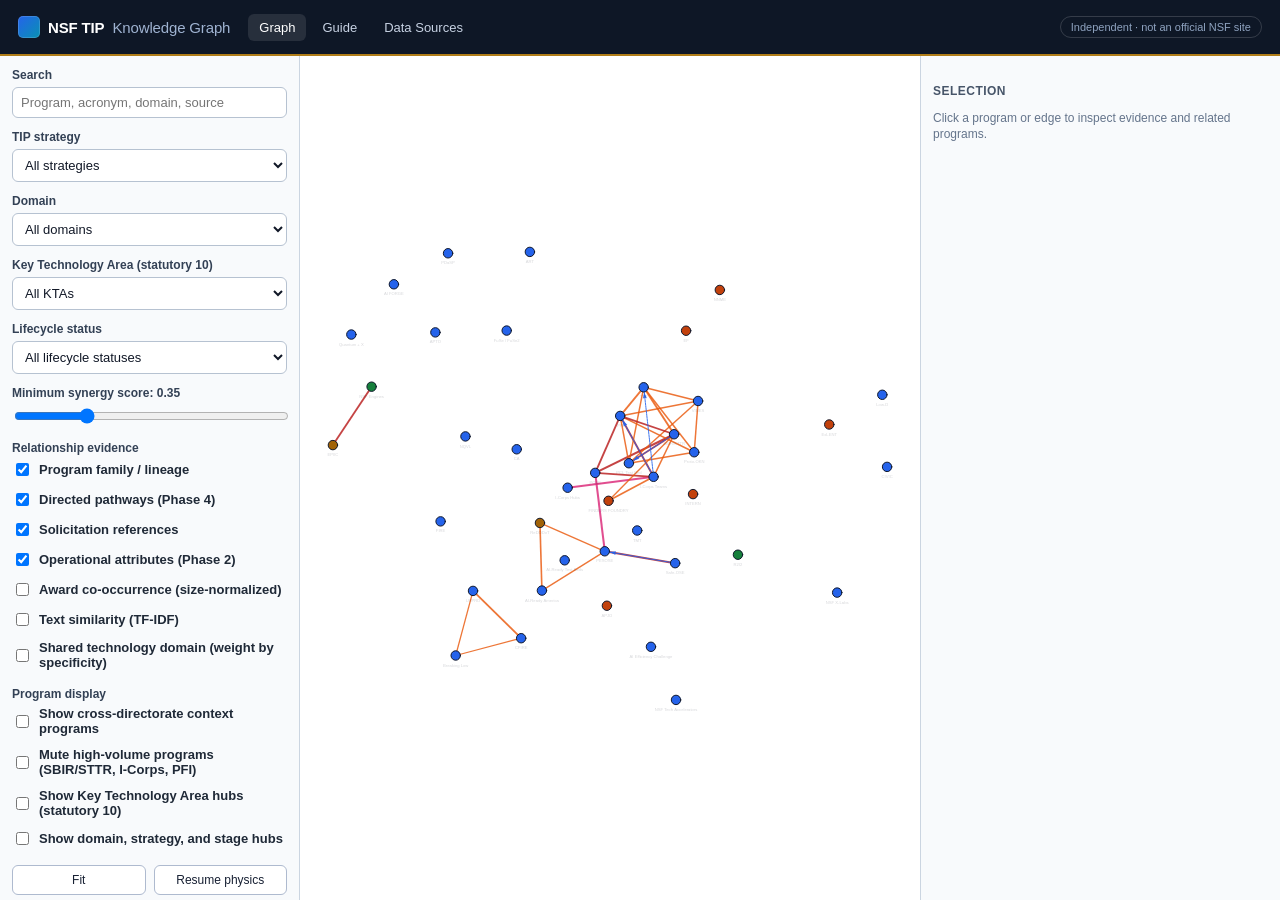
